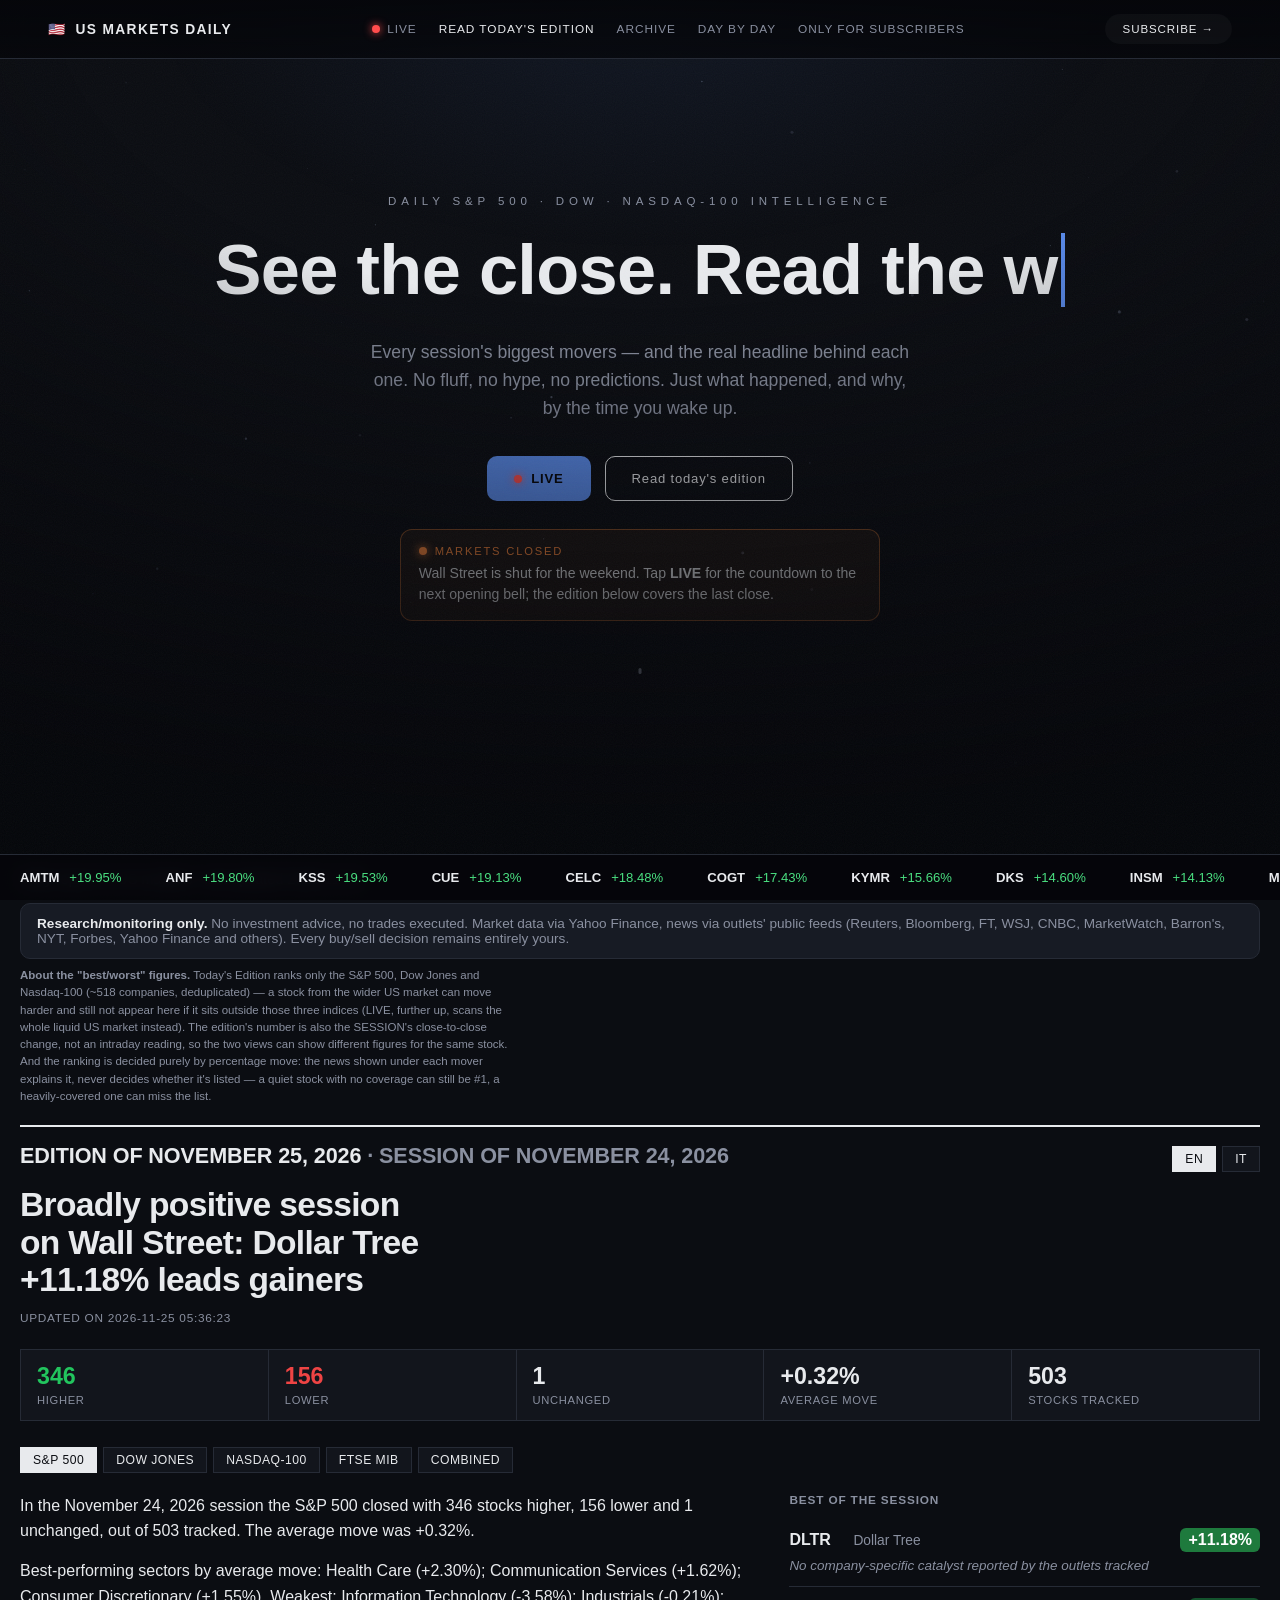
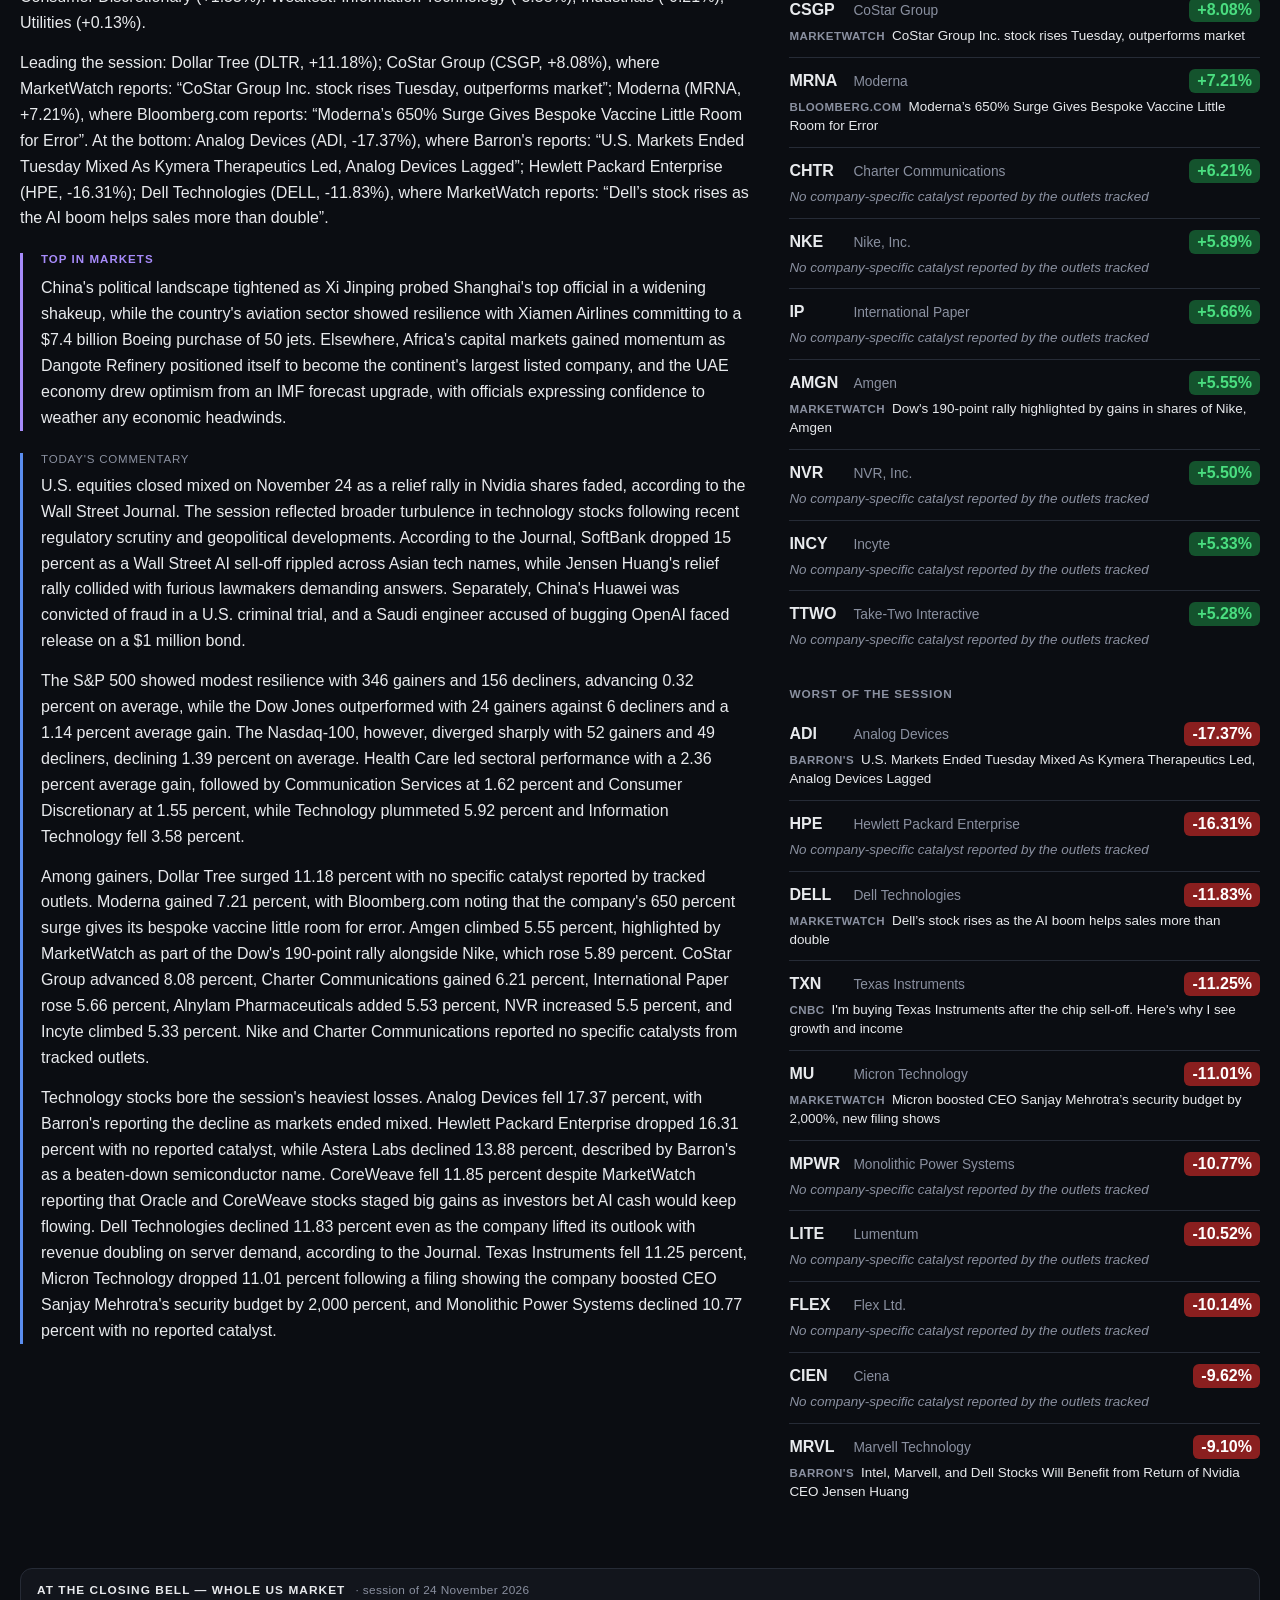
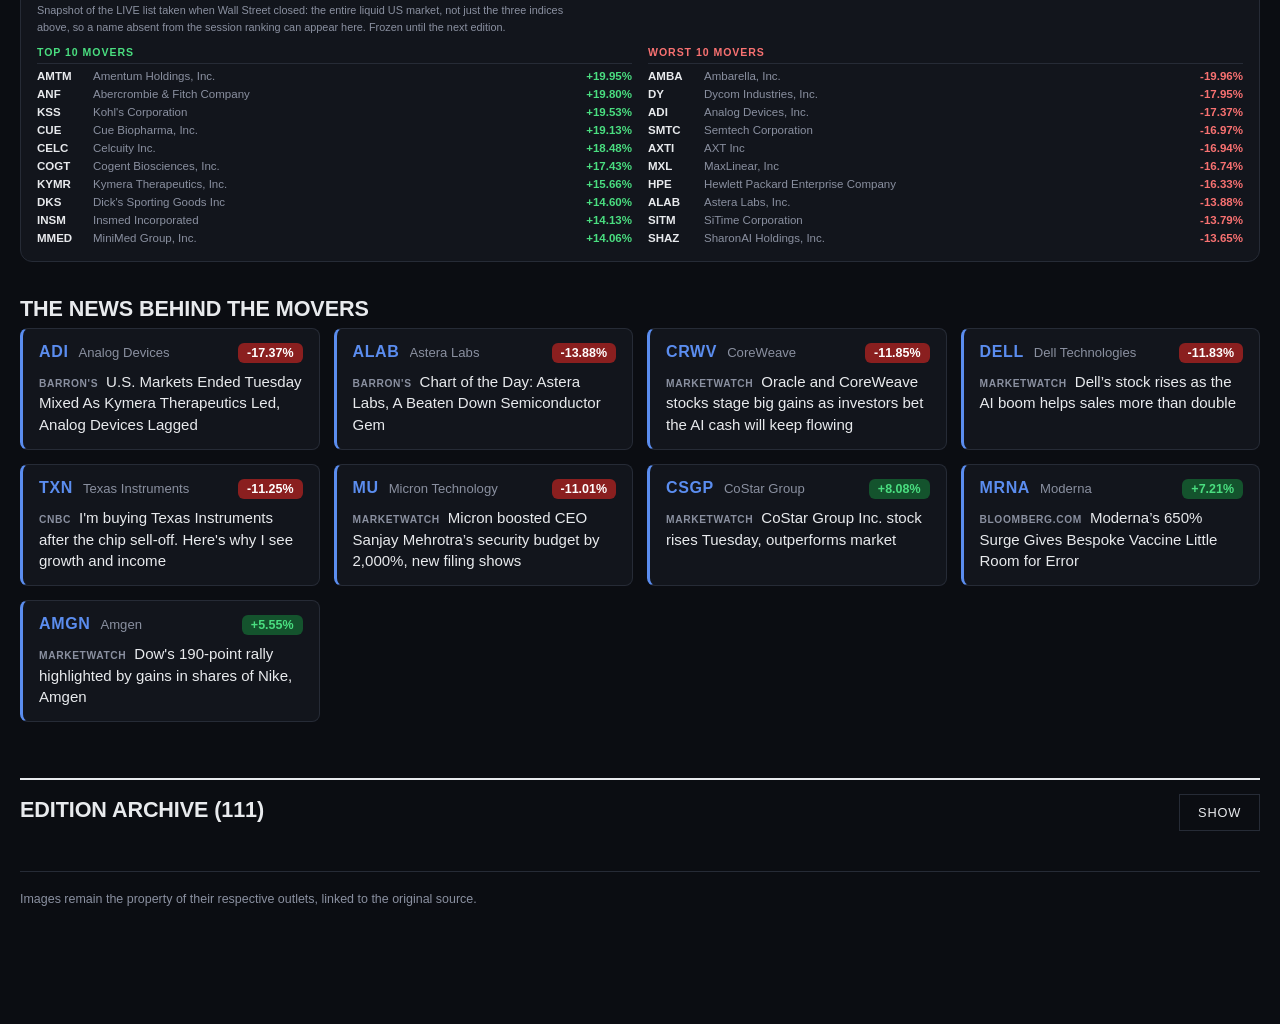
==== index.html @ 92883926 "Scatto del 2026-11-25" ====
<!doctype html>
<html lang="en">
<head>
<meta charset="utf-8">
<title>US Markets Daily</title>
<meta name="description" content="Daily report and news feed on US markets — research/monitoring only, not investment advice.">
<meta name="viewport" content="width=device-width, initial-scale=1">
<!-- Icona US.MD (scheda del browser, schermata Home, app installata). I file
     stanno alla radice del repo pubblico. Questi collegamenti erano stati messi
     il 1/10/2026 direttamente in index.html e nella COPIA pipeline/templates/ del
     repo pubblico: la sincronizzazione del 5/10 li ha cancellati, e dal 6/10 il
     sito era senza icona. Qui, nel modello vero, nessuna sincronizzazione li tocca. -->
<link rel="icon" type="image/png" sizes="32x32" href="icon-32.png">
<link rel="icon" type="image/svg+xml" href="icon.svg">
<link rel="apple-touch-icon" sizes="180x180" href="icon-180.png">
<link rel="manifest" href="manifest.json">
<meta name="theme-color" content="#0A1F44">
<!-- Il sito e' solo scuro: vedi la nota in testa a style.css (2/11/2026). -->
<meta name="color-scheme" content="dark">
<meta name="apple-mobile-web-app-title" content="US.MD">
<style>
  :root {
    --bg: #0b0d12; --panel: #12151c; --panel-2: #171b24; --border: #262b36;
    --text: #e8eaed; --muted: #8a90a0; --accent: #5b8def;
    --green-1:#0d3321; --green-2:#14532d; --green-3:#1e7a3d; --green-4:#22c55e; --green-5:#4ade80;
    --red-1:#3a1414; --red-2:#5c1a1a; --red-3:#8a1f1f; --red-4:#ef4444; --red-5:#f87171;
    --cat-mercati:#2f55e8; --cat-italia:#22c55e; --cat-crypto:#f5c542;
    --cat-tech:#ff8e82; --cat-scienza:#a78bfa;
  }
  /* SEMPRE SCURO (2/11/2026). Fino a qui c'era un tema chiaro che scattava da
     solo sui dispositivi in modalita' chiara (@media prefers-color-scheme: light).
     Era fatto a meta': cambiava i colori del testo ma non gli sfondi fissi della
     barra in alto, della striscia dei titoli e delle schermate a tutto schermo,
     e lasciava i verdi e i rossi pensati per il nero. Misurato su un telefono in
     modalita' chiara: 55 testi sotto la soglia di leggibilita', la barra a 1,06:1.
     Lo vedeva chiunque aprisse il sito con il telefono in chiaro — anche dentro
     LinkedIn, che e' da dove arriva la gente. Il sito e' disegnato scuro (stelle,
     vignetta, grana): resta scuro per tutti. color-scheme dice anche al browser
     di disegnare scuri campi e barre di scorrimento, e alle WebView delle app di
     non "scurire" di loro iniziativa una pagina che e' gia' scura.
     Se un giorno si vuole un tema chiaro, va disegnato intero: ogni sfondo fisso
     qui sotto va trasformato in una variabile, e verdi/rossi e pillole vanno
     ripensati per il bianco. */
  :root { color-scheme: dark; }
  :root[data-theme="dark"] { --bg:#0b0d12; --panel:#12151c; --panel-2:#171b24; --border:#262b36; --text:#e8eaed; --muted:#8a90a0; }

  * { box-sizing: border-box; }
  /* Rete di sicurezza contro l'overflow orizzontale su mobile: una stringa lunga
     senza spazi (es. un elenco di testate separate da "/") altrimenti allarga
     l'intera pagina e comprime tutto il contenuto a sinistra. break-word spezza
     solo quando la parola non entrerebbe, quindi non danneggia il testo normale. */
  body { margin:0; font-family: -apple-system, BlinkMacSystemFont, "Segoe UI", Roboto, Arial, sans-serif;
         background:var(--bg); color:var(--text); overflow-wrap: break-word; }
  .wrap { max-width: 1400px; margin: 0 auto; padding: 24px 20px 60px; }
  h1 { font-size: 1.5rem; margin: 0 0 4px; }
  .subtitle { color: var(--muted); font-size: 0.9rem; margin-bottom: 16px; }
  .disclaimer { background: var(--panel-2); border: 1px solid var(--border); border-radius: 10px; padding: 12px 16px; font-size: 0.85rem; color: var(--muted); margin-bottom: 20px; }
  .disclaimer b { color: var(--text); }
  /* Nota piccola sotto il disclaimer: spiega l'ambito dei migliori/peggiori
     dell'edizione (tre indici, non tutto il mercato) senza pesare quanto il
     disclaimer principale. Vuota finche' JS non la riempie: niente riquadro se
     un giorno restasse senza testo (edizioni legacy, lingua mancante). */
  .edition-scope-note { font-size: 0.72rem; line-height: 1.5; color: var(--muted); margin: -12px 0 20px; max-width: 78ch; }
  .edition-scope-note:empty { display: none; }
  .pct { font-weight:700; padding:3px 8px; border-radius:6px; display:inline-block; min-width:64px; text-align:center; }
  .sym { font-weight: 700; }
  .name { color: var(--muted); font-size: 0.82em; }

  .edition { border-top: 2px solid var(--text); padding-top: 18px; margin-bottom: 56px; }
  /* Riga dell'eyebrow: data a sinistra, pulsante lingua a destra, appena sotto il
     border-top di .edition — e' la "riga bianca" sotto cui va il selettore EN/IT. */
  .eyebrow-row { display: flex; align-items: baseline; justify-content: space-between; gap: 16px; flex-wrap: wrap; margin-bottom: 14px; }
  .eyebrow { font-size: 1.35rem; font-weight: 800; text-transform: uppercase; line-height: 1;
             letter-spacing: -0.005em; font-stretch: condensed; margin-bottom: 0; }
  .eyebrow .dim { color: var(--muted); font-weight: 700; }
  .lang-toggle, .index-tabs { display: flex; gap: 6px; flex-wrap: wrap; }
  .lang-chip, .index-chip { border: 1px solid var(--border); background: var(--panel); padding: 5px 12px; font-size: 0.76rem;
              text-transform: uppercase; letter-spacing: 0.04em; cursor: pointer; color: var(--text); user-select: none; }
  .lang-chip.active, .index-chip.active { background: var(--text); color: var(--bg); border-color: var(--text); }
  .index-tabs { margin: 4px 0 20px; }
  .index-badge { font-size: 0.68rem; font-weight: 700; letter-spacing: 0.04em; color: var(--muted);
                 border: 1px solid var(--border); border-radius: 4px; padding: 1px 5px; }
  .edition-headline { font-size: 2.1rem; font-weight: 700; line-height: 1.12; letter-spacing: -0.02em; margin: 0 0 12px; max-width: 22ch; }
  .edition-meta { font-size: 0.74rem; text-transform: uppercase; letter-spacing: 0.06em; color: var(--muted); margin-bottom: 24px; }
  .edition-body { display: grid; grid-template-columns: minmax(0, 1.55fr) minmax(0, 1fr); gap: 40px; align-items: start; }
  /* minmax(0, 1fr) e non "1fr": una colonna 1fr nuda ha minimo implicito auto e non
     puo' restringersi sotto la larghezza minima del contenuto (la riga mover usa
     white-space: nowrap), quindi su schermi stretti sfonderebbe il contenitore. */
  @media (max-width: 900px) { .edition-body { grid-template-columns: minmax(0, 1fr); gap: 28px; } .edition-headline { font-size: 1.6rem; max-width: none; } }
  .edition-text p { margin: 0 0 14px; font-size: 1rem; line-height: 1.62; }
  .edition-text p:last-child { margin-bottom: 0; }
  .commentary { border-left: 3px solid var(--accent); padding-left: 18px; margin-top: 22px; }
  .commentary-label { font-size: 0.72rem; text-transform: uppercase; letter-spacing: 0.07em; color: var(--muted); margin-bottom: 8px; }

  /* Riga laterale "Top Mercati": viola nei giorni di borsa, arancione nel weekend. */
  .markets-brief { border-left: 3px solid var(--cat-scienza); padding-left: 18px; margin-top: 22px; }
  .markets-brief.weekend { border-left-color: #ff8a3d; }
  .mb-label { font-size: 0.72rem; text-transform: uppercase; letter-spacing: 0.09em; color: var(--cat-scienza); margin-bottom: 10px; font-weight: 600; }
  .markets-brief.weekend .mb-label { color: #ff8a3d; }
  .mb-prose p { margin: 0 0 12px; }
  .mb-prose p:last-child { margin-bottom: 0; }
  .mb-list { list-style: none; margin: 0; padding: 0; display: flex; flex-direction: column; gap: 12px; }
  .mb-list a { color: var(--text); text-decoration: none; display: block; line-height: 1.4; font-size: 0.94rem; }
  .mb-list a:hover { color: var(--cat-scienza); }
  .markets-brief.weekend .mb-list a:hover { color: #ff8a3d; }
  .mb-src { display: block; font-size: 0.66rem; text-transform: uppercase; letter-spacing: 0.06em; color: var(--muted); margin-bottom: 2px; font-weight: 700; }

  .stat-strip { display: grid; grid-template-columns: repeat(auto-fit, minmax(110px, 1fr)); gap: 1px; background: var(--border); border: 1px solid var(--border); margin-bottom: 26px; }
  .stat { background: var(--panel); padding: 14px 16px; }
  .stat .v { font-size: 1.45rem; font-weight: 700; line-height: 1.1; }
  .stat .k { font-size: 0.7rem; text-transform: uppercase; letter-spacing: 0.06em; color: var(--muted); margin-top: 4px; }

  .movers-col h4 { font-size: 0.74rem; text-transform: uppercase; letter-spacing: 0.07em; color: var(--muted); margin: 0 0 10px; }
  .mover { padding: 11px 0; border-bottom: 1px solid var(--border); }
  .mover:last-child { border-bottom: none; }
  .mover-head { display: flex; gap: 10px; align-items: baseline; }
  .mover .sym { min-width: 54px; }
  .mover .mname { flex: 1; font-size: 0.86rem; color: var(--muted); min-width: 0; overflow: hidden; text-overflow: ellipsis; white-space: nowrap; }
  /* La notizia che spiega il movimento: e' il pezzo che rende leggibile l'elenco,
     quindi ha lo stesso peso visivo del nome, non quello di una didascalia. */
  .mover-reason { display: block; margin-top: 5px; font-size: 0.84rem; line-height: 1.4;
                  color: var(--text); text-decoration: none; }
  a.mover-reason:hover { text-decoration: underline; }
  .mover-reason.none { color: var(--muted); font-style: italic; }
  .mr-source { font-weight: 700; text-transform: uppercase; font-size: 0.72rem;
               letter-spacing: 0.04em; color: var(--muted); margin-right: 7px; }
  .movers-split { display: grid; grid-template-columns: minmax(0, 1fr); gap: 26px; }

  /* ====== Edizione del fine settimana (nessuna seduta nuova) ======
     Vedi weekend_edition.py. Queste regole disegnano cio' che PRENDE IL POSTO
     della striscia statistiche e delle due colonne di mover: l'avviso che non
     c'e' una seduta, il pannello dei mercati rimasti aperti e la lista degli
     appuntamenti. Nessuna di esse tocca le classi della vista di seduta, cosi'
     l'edizione da martedi' a sabato resta esattamente com'era. */
  .no-session-note { background: var(--panel-2); border-left: 3px solid var(--accent);
                     padding: 12px 16px; font-size: 0.88rem; line-height: 1.5;
                     color: var(--muted); margin-bottom: 26px; }

  .signal-panel { border: 1px solid var(--border); background: var(--panel); margin-bottom: 30px; }
  .signal-head { padding: 14px 16px; border-bottom: 1px solid var(--border); }
  .signal-head h4 { margin: 0; font-size: 0.78rem; text-transform: uppercase;
                    letter-spacing: 0.07em; color: var(--text); }
  .signal-note { font-size: 0.76rem; line-height: 1.45; color: var(--muted); margin-top: 5px; }
  /* Stessa griglia a filo della stat-strip: il fondo --border che traspare dai
     gap da' le righe di separazione senza disegnare bordi su ogni cella. */
  .signal-grid { display: grid; grid-template-columns: repeat(auto-fit, minmax(190px, 1fr));
                 gap: 1px; background: var(--border); }
  .signal-group { background: var(--panel); padding: 14px 16px; }
  .sg-label { font-size: 0.68rem; text-transform: uppercase; letter-spacing: 0.06em;
              color: var(--muted); margin-bottom: 10px; }
  .signal-row { display: flex; align-items: baseline; justify-content: space-between;
                gap: 10px; padding: 5px 0; }
  .sig-name { font-size: 0.88rem; min-width: 0; overflow: hidden; text-overflow: ellipsis; white-space: nowrap; }
  .signal-row .pct { font-size: 0.82rem; min-width: 68px; }

  /* Le due colonne "cosa guardare" / "nominate nel weekend" impilate nella
     stessa colonna laterale della griglia — non affiancate, per non ridurre a
     meta' larghezza proprio i due elenchi che citano titoli piu' lunghi. */
  .weekend-side { display: flex; flex-direction: column; gap: 34px; min-width: 0; }

  .watch-col h4 { font-size: 0.74rem; text-transform: uppercase; letter-spacing: 0.07em;
                  color: var(--muted); margin: 0 0 10px; }
  .watch-item { display: block; padding: 11px 0; border-bottom: 1px solid var(--border);
                font-size: 0.88rem; line-height: 1.42; color: var(--text); text-decoration: none; }
  .watch-item:hover { text-decoration: underline; }
  .watch-item .mr-source { display: block; margin-bottom: 3px; }
  .watch-note { font-size: 0.76rem; line-height: 1.45; color: var(--muted);
                font-style: italic; margin-top: 12px; }

  /* "Nominate nella copertura del weekend": stesso impianto della colonna
     mover di seduta (sym/mname/pct) con il punteggio al posto della
     percentuale — e' un'intensita' lessicale, non un prezzo, quindi il
     colore usa scoreColor() e non pctColor()/signalColor() (vedi app.js). */
  .niche-item { display: block; padding: 11px 0; border-bottom: 1px solid var(--border);
                text-decoration: none; color: var(--text); }
  .niche-item:last-child { border-bottom: none; }
  .niche-head { display: flex; gap: 10px; align-items: baseline; }
  .niche-head .mname { flex: 1; font-size: 0.86rem; color: var(--muted); min-width: 0;
                        overflow: hidden; text-overflow: ellipsis; white-space: nowrap; }
  .score-badge { font-weight: 700; padding: 3px 8px; border-radius: 6px; font-size: 0.78rem; }
  .niche-item .mover-reason { color: var(--text); }
  .niche-item:hover .mover-reason { text-decoration: underline; }

  /* Intestazione di tema dentro il digest: piu' leggera di .section-head, che qui
     spezzerebbe la pagina in cinque blocchi tutti dello stesso peso del titolo. */
  .digest-theme { font-size: 0.95rem; font-weight: 800; text-transform: uppercase;
                  font-stretch: condensed; letter-spacing: 0.02em; margin: 26px 0 14px;
                  display: flex; align-items: baseline; gap: 8px; }
  .digest-theme:first-of-type { margin-top: 0; }
  .digest-theme .dim { color: var(--muted); font-weight: 600; font-size: 0.8rem; }

  .section-head { display: flex; align-items: baseline; justify-content: space-between; gap: 16px; flex-wrap: wrap;
                  border-top: 2px solid var(--text); padding-top: 14px; margin: 0 0 18px; }
  .section-head h3 { font-size: 1.35rem; font-weight: 800; text-transform: uppercase; font-stretch: condensed; margin: 0; letter-spacing: -0.005em; }
  .cat-filters { display: flex; gap: 6px; flex-wrap: wrap; }
  .cat-chip { border: 1px solid var(--border); background: var(--panel); padding: 5px 12px; font-size: 0.76rem;
              text-transform: uppercase; letter-spacing: 0.04em; cursor: pointer; color: var(--text); user-select: none; }
  .cat-chip.active { background: var(--text); color: var(--bg); border-color: var(--text); }

  /* "Le notizie dietro i mover": catalizzatori dei top gainer/loser, in cima a Tutte. */
  .mover-news { margin-bottom: 34px; }
  .mover-news .section-head { border-top: none; padding-top: 0; margin-bottom: 6px; }
  .mn-note { color: var(--muted); font-size: 0.86rem; line-height: 1.5; margin-bottom: 16px; max-width: 70ch; }
  .mn-grid { display: grid; grid-template-columns: repeat(auto-fill, minmax(290px, 1fr)); gap: 14px; }
  .mn-card { display: block; text-decoration: none; color: var(--text); background: var(--panel); border: 1px solid var(--border);
    border-left: 3px solid var(--accent); border-radius: var(--radius-sm, 8px); padding: 14px 16px;
    transition: border-color .18s ease, transform .18s ease, background .18s ease; }
  .mn-card:hover { transform: translateY(-2px); border-color: var(--border-strong); background: var(--panel-2, rgba(255,255,255,.03)); }
  .mn-head { display: flex; align-items: baseline; gap: 10px; margin-bottom: 8px; }
  .mn-sym { font-family: var(--mono); font-weight: 700; letter-spacing: .04em; color: var(--accent); }
  .mn-name { flex: 1; min-width: 0; font-size: .82rem; color: var(--muted); overflow: hidden; text-overflow: ellipsis; white-space: nowrap; }
  .mn-pct { font-family: var(--mono); font-weight: 700; font-size: .78rem; padding: 3px 9px; border-radius: 6px; }
  .mn-title { font-size: .94rem; line-height: 1.42; }
  .mn-src { font-family: var(--mono); font-weight: 700; text-transform: uppercase; font-size: .64rem; letter-spacing: .06em; color: var(--muted); margin-right: 8px; }

  .feed-grid { display: grid; grid-template-columns: repeat(auto-fill, minmax(290px, 1fr)); gap: 24px; }
  .feed-card { background: var(--panel); border: 1px solid var(--border); display: flex; flex-direction: column;
               text-decoration: none; color: var(--text); overflow: hidden; transition: border-color .15s ease; }
  .feed-card:hover { border-color: var(--text); }
  .feed-thumb { width: 100%; aspect-ratio: 16 / 10; overflow: hidden; background: var(--panel-2); position: relative; }
  .feed-thumb img { width: 100%; height: 100%; object-fit: cover; display: block; transition: transform .35s ease; }
  .feed-card:hover .feed-thumb img { transform: scale(1.04); }
  .feed-thumb.no-img { display: none; }
  .feed-card-body { padding: 20px; display: flex; flex-direction: column; gap: 9px; flex: 1; }
  .feed-source { font-size: 1.05rem; font-weight: 800; text-transform: uppercase; font-stretch: condensed;
                 line-height: 1.05; display: flex; align-items: center; gap: 8px; }
  .cat-dot { width: 9px; height: 9px; flex: 0 0 auto; }
  .feed-title { font-size: 1.02rem; font-weight: 600; line-height: 1.32; }
  .feed-summary { font-size: 0.86rem; line-height: 1.5; color: var(--muted); }
  .feed-date { font-size: 0.7rem; text-transform: uppercase; letter-spacing: 0.05em; color: var(--muted); margin-top: auto; padding-top: 6px; }

  .archive-toggle { background: transparent; border: 1px solid var(--border); color: var(--text); padding: 10px 18px;
                    font-size: 0.8rem; text-transform: uppercase; letter-spacing: 0.06em; cursor: pointer; }
  .archive-toggle:hover { border-color: var(--accent); }
  .archive-item { border-top: 1px solid var(--border); padding: 16px 0; }
  .archive-item .a-date { font-size: 0.72rem; text-transform: uppercase; letter-spacing: 0.06em; color: var(--muted); }
  .archive-item .a-title { font-size: 1.05rem; font-weight: 600; margin-top: 4px; }
  .no-edition { background: var(--panel-2); border: 1px solid var(--border); padding: 16px; font-size: 0.9rem; color: var(--muted); }
  footer { margin-top: 40px; padding-top: 20px; border-top: 1px solid var(--border); font-size: 0.78rem; color: var(--muted); }
  footer a { color: var(--muted); }

  /* ====== Mobile ======
     La maggior parte dei lettori arriva da un link su LinkedIn, quindi da telefono:
     qui si stringono i margini, si riducono i titoli e la striscia statistiche passa
     a 2 colonne (con l'ultima cella a piena larghezza, cosi' non resta un buco). */
  @media (max-width: 600px) {
    .wrap { padding: 16px 14px 44px; }
    h1 { font-size: 1.3rem; }
    .edition-headline { font-size: 1.45rem; letter-spacing: -0.01em; }
    .eyebrow { font-size: 1.05rem; }
    .section-head h3 { font-size: 1.1rem; }
    .stat-strip { grid-template-columns: repeat(2, minmax(0, 1fr)); }
    .stat { padding: 12px 12px; }
    .stat .v { font-size: 1.2rem; }
    .stat:last-child { grid-column: 1 / -1; }
    .feed-grid { grid-template-columns: 1fr; gap: 18px; }
    .feed-card-body { padding: 16px; }
    .edition { margin-bottom: 40px; }
    .mover .sym { min-width: 46px; }
    /* Su mobile il nome societa' va a capo invece di essere troncato con "...":
       su una pagina che si scorre lo spazio verticale non costa, e un nome tagliato
       a meta' ("Alexandria Real Estate Equit...") e' meno utile di due righe. */
    .mover-head { align-items: flex-start; flex-wrap: wrap; }
    .mover .mname { font-size: 0.8rem; white-space: normal; overflow: visible; text-overflow: clip; line-height: 1.3; }
    .mover-reason { font-size: 0.82rem; }
    /* Sotto i 600px il pulsante lingua andrebbe a scontrarsi con "Edition of ...":
       si passa a colonna (data sopra, lingua sotto), cosi' nessuno dei due si tronca. */
    .eyebrow-row { flex-direction: column; align-items: flex-start; gap: 8px; }
    .lang-chip, .index-chip { padding: 4px 10px; font-size: 0.72rem; }
    .index-badge { font-size: 0.64rem; }
    /* Fine settimana: due colonne di strumenti restano leggibili anche stretti
       (nome corto + percentuale), mentre una sola sprecherebbe mezza riga. */
    .signal-grid { grid-template-columns: repeat(2, minmax(0, 1fr)); }
    .signal-group { padding: 12px; }
    .signal-row .pct { min-width: 58px; font-size: 0.76rem; }
    .sig-name { font-size: 0.82rem; }
    .digest-theme { font-size: 0.88rem; margin: 22px 0 12px; }
  }

  /* ============ hero + viste LIVE/edition + weekend + subscribe ============ */
  body { padding-bottom: calc(46px + 12px); }
  #stars { position: fixed; inset: 0; z-index: 0; display: block; pointer-events: none; opacity: .55; }
  .vignette { position: fixed; inset: 0; z-index: 1; pointer-events: none;
    background: radial-gradient(120% 90% at 50% 0%, transparent 0%, transparent 38%, rgba(5,6,10,.5) 68%, rgba(5,6,10,.92) 100%), radial-gradient(55% 40% at 50% 0%, rgba(91,141,239,.08), transparent 70%); }
  .grain { position: fixed; inset: 0; z-index: 2; pointer-events: none; opacity: .04;
    background-image: url("data:image/svg+xml,%3Csvg xmlns='http://www.w3.org/2000/svg' width='120' height='120'%3E%3Cfilter id='n'%3E%3CfeTurbulence type='fractalNoise' baseFrequency='0.9' numOctaves='2'/%3E%3C/filter%3E%3Crect width='100%25' height='100%25' filter='url(%23n)'/%3E%3C/svg%3E"); }
  .wrap { position: relative; z-index: 3; }

  /* Viste: si mostra un solo pannello per volta (default = edition). */
  /* ====== viste ======
     Tre valori di body[data-view]: live, edition, daybyday. Le prime due si
     escludono a vicenda; la terza spegne entrambe. ATTENZIONE: non basta
     aggiungere un valore nuovo — servono le sue regole, altrimenti nessuna delle
     due righe qui sotto scatta e la pagina mostra tutti i pannelli insieme. */
  body[data-view="edition"] .only-live { display: none; }
  body[data-view="live"] .only-edition { display: none; }
  /* Modalita' cattura (?shot): l'immagine deve mostrare la GIORNATA, non l'eroe
     che e' identico ogni giorno. Il nastro dei prezzi sparisce perche' e' fisso
     in basso e coprirebbe una riga di contenuto in ogni scattato. */
  body.shot-mode #hero,
  body.shot-mode .ticker-bar { display: none !important; }
  body.shot-mode .wrap { padding-top: 76px; }   /* misurato sullo scatto: 96 lasciava una fascia vuota */

  .only-daybyday { display: none; }
  body[data-view="daybyday"] .only-daybyday { display: block; }
  body[data-view="daybyday"] .only-live,
  body[data-view="daybyday"] .only-edition { display: none; }

  /* ====== Day by day: serie in corso + diario visivo ====== */
  .dbd-head { border-top: 2px solid var(--text); padding-top: 18px; margin-bottom: 22px; }
  .dbd-title { font-size: 1.35rem; font-weight: 800; text-transform: uppercase; line-height: 1; letter-spacing: -.005em; }
  .dbd-sub { color: var(--muted); font-size: .82rem; margin-top: 8px; max-width: 86ch; line-height: 1.55; }
  .dbd-section-head { font-family: var(--mono); font-size: .72rem; letter-spacing: .12em; text-transform: uppercase;
    color: var(--muted); margin: 40px 0 14px; padding-bottom: 8px; border-bottom: 1px solid var(--border); }

  /* I due contatori grandi: quante societa' salgono da almeno un giorno e quante
     scendono. E' la risposta alla domanda diretta, prima di ogni classifica. */
  .st-counters { display: grid; grid-template-columns: repeat(auto-fit, minmax(150px, 1fr)); gap: 1px;
    background: var(--border); border: 1px solid var(--border); margin-bottom: 26px; }
  .st-count { background: var(--panel); padding: 16px 18px; }
  .st-count .v { font-size: 1.9rem; font-weight: 700; line-height: 1.05; font-variant-numeric: tabular-nums; }
  .st-count.up .v { color: var(--green-5); }
  .st-count.down .v { color: var(--red-5); }
  .st-count .k { font-size: .7rem; text-transform: uppercase; letter-spacing: .06em; color: var(--muted); margin-top: 5px; }

  /* Distribuzione per lunghezza della serie: una barra per "1 giorno", "2
     giorni"... La barra e' proporzionale al gruppo piu' numeroso della PROPRIA
     colonna, non del totale: le due colonne rispondono a domande separate. */
  .st-dist { display: flex; flex-direction: column; gap: 6px; margin-bottom: 4px; }
  .st-row { display: grid; grid-template-columns: 68px minmax(0, 1fr) 46px; align-items: center; gap: 10px; }
  .st-lab { font-family: var(--mono); font-size: .7rem; color: var(--muted); text-align: right; }
  .st-bar { height: 14px; border-radius: 3px; min-width: 2px; }
  .st-bar.up { background: linear-gradient(90deg, var(--green-2), var(--green-4)); }
  .st-bar.down { background: linear-gradient(90deg, var(--red-2), var(--red-4)); }
  .st-n { font-family: var(--mono); font-size: .74rem; font-weight: 700; font-variant-numeric: tabular-nums; }

  .st-cols { display: grid; grid-template-columns: minmax(0, 1fr) minmax(0, 1fr); gap: 34px; }
  @media (max-width: 780px) { .st-cols { grid-template-columns: minmax(0, 1fr); gap: 26px; } }
  .st-col h4 { font-family: var(--mono); font-size: .7rem; letter-spacing: .09em; text-transform: uppercase; margin: 0 0 12px; }
  .st-col.up h4 { color: var(--green-5); }
  .st-col.down h4 { color: var(--red-5); }
  .st-item { display: grid; grid-template-columns: 52px 56px minmax(0, 1fr) auto; align-items: baseline;
    gap: 10px; padding: 7px 0; border-bottom: 1px solid var(--border); font-size: .8rem; }
  .st-item:last-child { border-bottom: none; }
  .st-days { font-family: var(--mono); font-weight: 700; font-variant-numeric: tabular-nums; }
  .st-item.up .st-days { color: var(--green-5); }
  .st-item.down .st-days { color: var(--red-5); }
  .st-sym { font-family: var(--mono); font-weight: 700; }
  /* Il nome si accorcia con i puntini, il badge NO: se stessero nello stesso
     contenitore con ellipsis, su schermi stretti il badge sparirebbe insieme
     alla coda del nome — cioe' si perderebbe l'unica indicazione che quella riga
     e' di Milano e non di Wall Street. */
  .st-name { color: var(--muted); min-width: 0; display: flex; align-items: baseline; gap: 0; }
  .st-nm { min-width: 0; overflow: hidden; text-overflow: ellipsis; white-space: nowrap; }
  .st-cum { font-family: var(--mono); font-weight: 700; font-variant-numeric: tabular-nums; }
  .st-item.up .st-cum { color: var(--green-5); }
  .st-item.down .st-cum { color: var(--red-5); }
  /* Marca le righe di Milano: universe.json tiene insieme i tre indici USA e il
     FTSE MIB, e una classifica che li mescola senza dirlo si legge male. */
  .st-mib { font-size: .6rem; font-weight: 700; letter-spacing: .04em; color: var(--muted);
    border: 1px solid var(--border); border-radius: 3px; padding: 0 4px; margin-left: 6px; }

  /* Diario: una scheda per giornata. Griglia che si adatta, cosi' con o senza
     screenshot le schede restano allineate. */
  .dbd-grid { display: grid; grid-template-columns: repeat(auto-fill, minmax(260px, 1fr)); gap: 16px; }
  .dbd-card { border: 1px solid var(--border); background: var(--panel); border-radius: 12px; overflow: hidden;
    display: flex; flex-direction: column; }
  .dbd-shot { display: block; width: 100%; aspect-ratio: 16 / 10; object-fit: cover; object-position: top center;
    background: var(--panel-2); border-bottom: 1px solid var(--border); }
  /* Giornate senza screenshot: si dice, non si finge. Vedi renderDayByDay(). */
  .dbd-noshot { aspect-ratio: 16 / 10; background: var(--panel-2); border-bottom: 1px solid var(--border);
    display: flex; align-items: center; justify-content: center; text-align: center; padding: 14px;
    font-family: var(--mono); font-size: .64rem; line-height: 1.6; letter-spacing: .05em;
    text-transform: uppercase; color: var(--muted); }
  .dbd-body { padding: 13px 15px 15px; display: flex; flex-direction: column; gap: 7px; }
  .dbd-date { font-family: var(--mono); font-size: .74rem; font-weight: 700; letter-spacing: .04em; }
  .dbd-session { font-family: var(--mono); font-size: .64rem; color: var(--muted); letter-spacing: .04em; }
  .dbd-nums { display: flex; gap: 12px; font-family: var(--mono); font-size: .72rem; font-variant-numeric: tabular-nums; }
  .dbd-nums .u { color: var(--green-5); } .dbd-nums .d { color: var(--red-5); }
  .dbd-nums .a { color: var(--muted); }
  .dbd-kind { font-size: .6rem; text-transform: uppercase; letter-spacing: .06em; color: #ff8a3d;
    border: 1px solid rgba(255,138,61,.45); border-radius: 3px; padding: 1px 5px; align-self: flex-start; }
  .dbd-empty { color: var(--muted); font-size: .84rem; line-height: 1.6; max-width: 78ch; }

  /* La miniatura e' un BOTTONE, non un'immagine cliccabile: cosi' ci arriva il
     tabulatore, Invio la apre e i lettori di schermo la annunciano per quello che
     fa. Un <img> con un onclick non da' niente di tutto questo. */
  .dbd-shotbtn { display: block; width: 100%; padding: 0; border: 0; background: none;
    cursor: zoom-in; position: relative; }
  .dbd-shotbtn:focus-visible { outline: 2px solid var(--accent); outline-offset: -2px; }
  .dbd-shotbtn::after { content: "\2197"; position: absolute; right: 8px; bottom: 8px;
    font-size: .7rem; line-height: 1; padding: 4px 6px; border-radius: 4px;
    background: rgba(4,5,9,.72); color: var(--text); border: 1px solid var(--border);
    opacity: 0; transition: opacity .18s ease; }
  .dbd-shotbtn:hover::after, .dbd-shotbtn:focus-visible::after { opacity: 1; }

  /* ====== Scatto a schermo intero ====== */
  /* Blocca lo scorrimento della pagina sotto: senza, la rotella scorre
     l'edizione dietro il visore invece dell'immagine dentro. */
  body.sf-open { overflow: hidden; }
  .shot-full { position: fixed; inset: 0; z-index: 140; display: flex; flex-direction: column;
    background: rgba(4,5,9,.97); backdrop-filter: blur(4px);
    opacity: 0; pointer-events: none; transition: opacity .25s ease; }
  .shot-full.open { opacity: 1; pointer-events: auto; }
  .sf-bar { flex: 0 0 auto; display: flex; align-items: center; justify-content: space-between;
    gap: 16px; padding: 12px 16px; border-bottom: 1px solid var(--border); background: var(--panel); }
  .sf-title { font-family: var(--mono); font-size: .8rem; letter-spacing: .06em;
    text-transform: uppercase; font-weight: 700; min-width: 0; overflow: hidden;
    text-overflow: ellipsis; white-space: nowrap; }
  .sf-actions { display: flex; gap: 8px; flex: 0 0 auto; }
  .sf-btn { display: inline-flex; align-items: center; justify-content: center;
    width: 34px; height: 34px; border: 1px solid var(--border); background: var(--panel-2);
    color: var(--text); border-radius: 8px; font-size: 1rem; line-height: 1; cursor: pointer;
    text-decoration: none; }
  .sf-btn:hover { border-color: var(--text); }
  .sf-btn:disabled { opacity: .35; cursor: default; }
  .sf-btn.sf-x { font-size: 1.35rem; }
  /* Il palco SCORRE: lo scatto e' alto (1280x1500), quindi su uno schermo
     normale non ci sta in altezza. Meglio poterlo leggere scorrendo che vederlo
     rimpicciolito fino a essere illeggibile — e' l'unico motivo per cui esiste
     questa schermata. */
  .sf-stage { flex: 1 1 auto; overflow: auto; display: flex; justify-content: center;
    align-items: flex-start; padding: 18px; -webkit-overflow-scrolling: touch; }
  .sf-stage img { max-width: 100%; height: auto; border: 1px solid var(--border);
    border-radius: 8px; background: var(--panel); cursor: zoom-in; }
  /* GRANDEZZA NATURALE. "Sta tutta nello schermo" non basta: lo scatto e' una
     pagina larga 1280px, e su un telefono da 375 ridotta a misura non si legge —
     cioe' non serve a niente. Un tocco sull'immagine passa alla grandezza vera e
     il palco scorre nelle due direzioni; un altro tocco torna a misura schermo.
     Su desktop e' la stessa cosa con il clic. Il centraggio va tolto quando si
     ingrandisce, altrimenti non si riesce a scorrere verso sinistra. */
  .sf-stage.zoom { justify-content: flex-start; }
  .sf-stage.zoom img { max-width: none; width: auto; cursor: zoom-out; }
  .sf-hint { flex: 0 0 auto; padding: 8px 16px 12px; text-align: center;
    font-family: var(--mono); font-size: .64rem; letter-spacing: .06em;
    text-transform: uppercase; color: var(--muted); }
  @media (max-width: 640px) {
    .sf-stage { padding: 10px; }
    .sf-title { font-size: .7rem; }
    /* Le frecce restano: su telefono sono il modo piu' comodo di sfogliare. */
  }

  /* Barra a tutta larghezza (edge-to-edge): niente max-width, cosi' sfondo e
     bordo attraversano l'intera pagina in orizzontale. */
  .site-nav { position: sticky; top: 0; z-index: 40; display: flex; align-items: center; justify-content: space-between; gap: 20px;
    padding: 14px clamp(16px, 4vw, 48px); margin: 0 0 8px; width: 100%; background: linear-gradient(to bottom, rgba(5,6,10,.92), rgba(5,6,10,.72));
    backdrop-filter: blur(14px); -webkit-backdrop-filter: blur(14px); border-bottom: 1px solid var(--border); }
  .site-nav .brand { display: flex; align-items: center; gap: 9px; font-family: var(--mono); font-size: .86rem; font-weight: 600; letter-spacing: .1em; text-transform: uppercase; }
  .nav-links { display: flex; gap: 22px; align-items: center; }
  .nav-link { font-family: var(--mono); font-size: .74rem; letter-spacing: .08em; text-transform: uppercase; color: var(--muted); text-decoration: none; cursor: pointer; background: none; border: 0; padding: 0; }
  .nav-link:hover, .nav-link.active { color: var(--text); }
  .nav-link.live-link { display: inline-flex; align-items: center; gap: 7px; }
  .live-dot { width: 8px; height: 8px; border-radius: 50%; background: #ff4d4d; box-shadow: 0 0 8px #ff4d4d; animation: v2pulse 1.6s ease-in-out infinite; display: inline-block; }
  .cta { font-family: var(--mono); font-size: .72rem; letter-spacing: .08em; text-transform: uppercase; border: 1px solid var(--border-strong); border-radius: 999px; padding: 9px 18px; color: var(--text); background: rgba(255,255,255,.03); cursor: pointer; transition: .2s; white-space: nowrap; }
  .cta:hover { background: var(--accent); color: #05060a; border-color: var(--accent); }
  /* Sotto i 780px la nav veniva NASCOSTA del tutto. Ma LIVE e l'edizione hanno un
     pulsante nell'hero, mentre "Archive" e "Only for subscribers" NON ce l'hanno:
     su iPhone erano semplicemente irraggiungibili. Ora la barra va a capo e le voci
     restano tutte toccabili su una seconda riga, invece di sparire. */
  @media (max-width: 780px) {
    .site-nav { flex-wrap: wrap; row-gap: 9px; padding-top: 10px; padding-bottom: 10px; }
    .nav-links { order: 3; width: 100%; flex-wrap: wrap; gap: 8px 16px; justify-content: flex-start; }
    .nav-link { font-size: .68rem; letter-spacing: .05em; }
  }

  .hero { min-height: calc(100vh - 120px); display: flex; flex-direction: column; align-items: center; justify-content: center; text-align: center; padding: 20px 16px 40px; max-width: 1100px; margin: 0 auto; }
  .hero-eyebrow { font-family: var(--mono); font-size: .72rem; letter-spacing: .42em; text-transform: uppercase; color: var(--muted); margin-bottom: 26px; opacity: 0; animation: v2fade 1s ease .2s forwards; }
  .hero-title { font-family: var(--mono); font-weight: 700; margin: 0; font-size: clamp(2rem, 6vw, 4.4rem); line-height: 1.05; letter-spacing: -.01em; min-height: 1.15em; }
  .hero-title .type-cursor { display: inline-block; width: .06em; background: var(--accent); margin-left: .05em; animation: v2blink 1s step-end infinite; }
  .hero-sub { max-width: 56ch; margin: 24px auto 0; color: var(--muted); font-size: clamp(.95rem,1.6vw,1.1rem); line-height: 1.6; opacity: 0; animation: v2fade 1s ease 2.2s forwards; }
  .hero-actions { margin-top: 34px; display: flex; gap: 14px; flex-wrap: wrap; justify-content: center; opacity: 0; animation: v2fade 1s ease 2.5s forwards; }
  .btn { font-family: var(--mono); font-size: .82rem; letter-spacing: .06em; padding: 14px 26px; border-radius: 10px; cursor: pointer; border: 1px solid transparent; transition: .2s; display: inline-flex; align-items: center; gap: 9px; }
  .btn.primary { background: var(--accent); color: #05060a; font-weight: 600; }
  .btn.primary:hover { transform: translateY(-2px); box-shadow: 0 10px 30px var(--accent-glow); }
  .btn.ghost { background: transparent; border-color: var(--border-strong); color: var(--text); }
  .btn.ghost:hover { border-color: var(--accent); }
  .hero-scroll { margin-top: 40px; opacity: 0; animation: v2fade 1s ease 3s forwards; }
  .scroll-dot { display: inline-block; width: 22px; height: 34px; border: 1px solid var(--border-strong); border-radius: 12px; position: relative; }
  .scroll-dot::after { content: ""; position: absolute; left: 50%; top: 7px; width: 3px; height: 6px; border-radius: 2px; background: var(--muted); transform: translateX(-50%); animation: v2dot 1.6s ease-in-out infinite; }

  .live-strip { display: grid; grid-template-columns: repeat(auto-fit, minmax(150px, 1fr)); gap: 12px; margin: 8px 0 30px; }
  .live-strip .li-head { grid-column: 1/-1; display: flex; align-items: center; gap: 10px; font-family: var(--mono); font-size: .68rem; letter-spacing: .14em; text-transform: uppercase; color: var(--muted); }
  /* Dati fermi da oltre 20 minuti A MERCATI APERTI: si dice, invece di mostrare
     un orario nudo che il lettore non sa interpretare. Arancione come la scritta
     "closed", non rosso: non e' un errore, e' un ritardo che si sta recuperando. */
  .live-strip .li-head.stale { color: #ff8a3d; }
  .live-strip .li-head.stale .live-dot { background: #ff8a3d; box-shadow: 0 0 8px #ff8a3d; }

  /* Segno stato mercato (verde aperto / arancione chiuso), come la scritta weekend. */
  .live-status { grid-column: 1/-1; display: flex; align-items: center; gap: 10px; font-family: var(--mono); font-size: .74rem; letter-spacing: .08em; text-transform: uppercase; padding: 12px 16px; border-radius: 12px; border: 1px solid; }
  .live-status .ls-dot { width: 9px; height: 9px; border-radius: 50%; flex: 0 0 auto; }
  .live-status.open { color: var(--green-5); border-color: rgba(34,197,94,.4); background: rgba(34,197,94,.06); }
  .live-status.open .ls-dot { background: var(--green-5); box-shadow: 0 0 10px var(--green-5); animation: v2pulse 1.6s ease-in-out infinite; }
  .live-status.closed { color: #ff8a3d; border-color: rgba(255,138,61,.45); background: rgba(255,138,61,.08); }
  .live-status.closed .ls-dot { background: #ff8a3d; box-shadow: 0 0 10px #ff8a3d; }
  /* Mercato APERTO ma quotazioni ferme: arancione come "closed", perche' il senso
     e' lo stesso — non fidarti di questi numeri come se fossero di adesso. Il
     punto NON pulsa: pulsare vorrebbe dire "sto ricevendo dati", ed e' falso. */
  .live-status.stale { color: #ff8a3d; border-color: rgba(255,138,61,.45); background: rgba(255,138,61,.08); }
  .live-status.stale .ls-dot { background: #ff8a3d; box-shadow: 0 0 10px #ff8a3d; }
  .live-idx { background: var(--panel); border: 1px solid var(--border); border-radius: 12px; padding: 14px 16px; }
  .live-idx .li-name { font-family: var(--mono); font-size: .7rem; letter-spacing: .08em; text-transform: uppercase; color: var(--muted); }
  .live-idx .li-pct { font-family: var(--mono); font-size: 1.5rem; font-weight: 700; margin-top: 6px; }
  .li-pct.up { color: var(--green-5); } .li-pct.down { color: var(--red-5); } .li-pct.flat { color: var(--muted); }

  .ticker-bar { position: fixed; left: 0; right: 0; bottom: 0; z-index: 50; height: 46px; border-top: 1px solid var(--border); background: rgba(5,6,10,.82); backdrop-filter: blur(10px); overflow: hidden; }
  .ticker-track { display: inline-flex; gap: 44px; align-items: center; height: 100%; padding: 0 20px; white-space: nowrap; animation: v2ticker 42s linear infinite; }
  .ticker-track:hover { animation-play-state: paused; }
  .tk { font-family: var(--mono); font-size: .82rem; display: inline-flex; align-items: center; gap: 10px; }
  .tk .sym { color: var(--text); font-weight: 600; } .tk .up { color: var(--green-5); } .tk .down { color: var(--red-5); }

  /* Avviso "SEDUTA CHIUSA" in cima all'edizione, nella finestra fra la campana e
     la pubblicazione della nuova edizione. Stesso linguaggio visivo del blocco
     "mercati chiusi" del fine settimana (arancione, punto luminoso), ma piu'
     grande: qui e' l'informazione principale della pagina. Vedi paintSessionClosed(). */
  .session-closed { border: 1px solid rgba(255,138,61,.5); background: rgba(255,138,61,.09);
    border-radius: 14px; padding: 22px 26px; margin: 0 0 30px; }
  .session-closed .sc-title { font-family: var(--mono); font-size: 1.6rem; font-weight: 800;
    letter-spacing: .05em; text-transform: uppercase; color: #ff8a3d; display: flex;
    align-items: center; gap: 13px; margin-bottom: 10px; line-height: 1.1; }
  .session-closed .sc-title .dot { width: 13px; height: 13px; border-radius: 50%; flex: 0 0 auto;
    background: #ff8a3d; box-shadow: 0 0 12px #ff8a3d; animation: v2pulse 1.6s ease-in-out infinite; }
  .session-closed .sc-body { font-size: .95rem; line-height: 1.65; color: var(--text); }
  .session-closed .sc-eta { font-family: var(--mono); color: #ff8a3d; font-weight: 700; }
  @media (max-width: 640px) { .session-closed { padding: 18px 18px; }
    .session-closed .sc-title { font-size: 1.15rem; } }

  /* Foto di CHIUSURA della lista LIVE, dentro l'edizione (vedi liveCloseBox in
     app.js). Volutamente PICCOLA: e' un riquadro di riscontro accanto ai
     "Migliori/Peggiori della seduta", non la classifica principale della pagina. */
  .close-snapshot { border: 1px solid var(--border); background: var(--panel);
    border-radius: 12px; padding: 14px 16px; margin: 0 0 34px; }
  .cs-title { font-family: var(--mono); font-size: .74rem; letter-spacing: .09em;
    text-transform: uppercase; font-weight: 700; color: var(--text); margin-bottom: 5px;
    display: flex; flex-wrap: wrap; align-items: baseline; gap: 4px 10px; }
  /* La seduta ritratta dalla foto: sempre presente, perche' da quando la foto puo'
     essere ereditata da un'edizione precedente il titolo da solo non basta a dire
     di che chiusura si tratta. Tono spento: e' una didascalia, non un secondo
     titolo. Il separatore e' un punto medio, cosi' regge anche andando a capo. */
  .cs-when { font-weight: 400; color: var(--muted); text-transform: none; letter-spacing: .03em; }
  .cs-when::before { content: "· "; }
  .cs-note { font-size: .68rem; line-height: 1.5; color: var(--muted); margin-bottom: 11px; max-width: 92ch; }
  /* minmax(0, ...) e non "1fr" nudo: una traccia 1fr ha minimo implicito auto e non
     puo' restringersi sotto la larghezza minima del contenuto (le righe usano
     white-space: nowrap), quindi su iPhone la colonna diventava 404px su uno schermo
     di 375 e la PAGINA INTERA scorreva in orizzontale: i riquadri sembravano tagliati
     sul bordo destro. Stesso motivo e stessa cura di .edition-body piu' sopra. */
  .cs-grid { display: grid; grid-template-columns: minmax(0, 1fr) minmax(0, 1fr); gap: 16px; }
  .cs-head { font-family: var(--mono); font-size: .66rem; letter-spacing: .09em;
    text-transform: uppercase; font-weight: 700; padding-bottom: 5px; margin-bottom: 3px;
    border-bottom: 1px solid var(--border); }
  .cs-head.up { color: var(--green-5); } .cs-head.down { color: var(--red-5); }
  .cs-row { display: flex; align-items: baseline; gap: 8px; padding: 3px 0; font-size: .72rem; }
  .cs-sym { font-family: var(--mono); font-weight: 700; flex: 0 0 auto; min-width: 48px; color: var(--text); }
  /* min-width: 0 esplicito: senza, il nome (nowrap) impone la propria larghezza
     minima alla riga e sfonda il contenitore. */
  .cs-name { flex: 1 1 auto; min-width: 0; color: var(--muted); overflow: hidden; text-overflow: ellipsis; white-space: nowrap; }
  .cs-pct { font-family: var(--mono); font-weight: 700; flex: 0 0 auto; }
  .cs-pct.up { color: var(--green-5); } .cs-pct.down { color: var(--red-5); }
  @media (max-width: 640px) { .cs-grid { grid-template-columns: minmax(0, 1fr); gap: 10px; } }

  /* Lista LIVE dei top 10 / worst 10 del MOMENTO (scheda LIVE): stessa fonte dello
     striscione, aggiornata a ogni refresh di live.json. Due colonne compatte. */
  .live-movers { display: grid; grid-template-columns: minmax(0, 1fr) minmax(0, 1fr); gap: 18px; margin: 4px 0 34px; }
  .live-movers:empty { display: none; }
  .lm-col { background: var(--panel); border: 1px solid var(--border); border-radius: 12px; padding: 12px 15px; }
  .lm-head { font-family: var(--mono); font-size: .72rem; letter-spacing: .1em; text-transform: uppercase; font-weight: 700; margin-bottom: 8px; padding-bottom: 8px; border-bottom: 1px solid var(--border); }
  .lm-head.up { color: var(--green-5); } .lm-head.down { color: var(--red-5); }
  .lm-head .lm-tag { color: var(--muted); font-weight: 400; letter-spacing: .04em; }
  .lm-row { display: flex; align-items: baseline; gap: 10px; padding: 5px 0; border-bottom: 1px solid rgba(255,255,255,.045); }
  .lm-row:last-child { border-bottom: none; }
  .lm-sym { font-family: var(--mono); font-weight: 700; font-size: .82rem; color: var(--text); flex: 0 0 auto; min-width: 54px; }
  .lm-name { font-size: .8rem; color: var(--muted); flex: 1 1 auto; min-width: 0; overflow: hidden; text-overflow: ellipsis; white-space: nowrap; }
  .lm-pct { font-family: var(--mono); font-weight: 700; font-size: .84rem; flex: 0 0 auto; }
  .lm-pct.up { color: var(--green-5); } .lm-pct.down { color: var(--red-5); }
  @media (max-width: 640px) { .live-movers { grid-template-columns: minmax(0, 1fr); gap: 12px; } }

  .market-closed { margin: 28px auto 0; max-width: 54ch; text-align: left; border: 1px solid rgba(255,138,61,.45); border-radius: 12px; background: rgba(255,138,61,.07); padding: 15px 18px; opacity: 0; animation: v2fade .8s ease .1s forwards; }
  .market-closed .mc-title { font-family: var(--mono); font-size: .7rem; letter-spacing: .16em; text-transform: uppercase; color: #ff8a3d; margin-bottom: 6px; display: flex; align-items: center; gap: 8px; }
  .market-closed .mc-title .dot { width: 8px; height: 8px; border-radius: 50%; background: #ff8a3d; box-shadow: 0 0 10px #ff8a3d; }
  .market-closed .mc-body { font-size: .88rem; line-height: 1.5; color: var(--text); }

  .mc-full { position: fixed; inset: 0; z-index: 120; display: flex; flex-direction: column; align-items: center; justify-content: center; text-align: center; padding: 30px 20px;
    background: radial-gradient(circle at 50% 30%, rgba(255,138,61,.10), transparent 60%), rgba(4,5,9,.97); backdrop-filter: blur(4px); opacity: 0; pointer-events: none; transition: opacity .35s ease; }
  .mc-full.open { opacity: 1; pointer-events: auto; }
  .mc-full .mc-badge { font-family: var(--mono); font-size: .74rem; letter-spacing: .4em; text-transform: uppercase; color: #ff8a3d; margin-bottom: 18px; display: flex; align-items: center; gap: 10px; }
  .mc-full .mc-badge .dot { width: 10px; height: 10px; border-radius: 50%; background: #ff8a3d; box-shadow: 0 0 16px #ff8a3d; animation: v2pulse 1.6s ease-in-out infinite; }
  .mc-full h2 { font-family: var(--mono); font-weight: 800; font-size: clamp(2.4rem, 9vw, 6rem); line-height: .98; letter-spacing: -.02em; margin: 0; background: linear-gradient(180deg, #fff, #ff8a3d); -webkit-background-clip: text; background-clip: text; color: transparent; }
  .mc-full .mc-note { color: var(--muted); margin-top: 16px; font-size: 1rem; max-width: 46ch; line-height: 1.5; }
  .mc-grid { display: grid; grid-template-columns: repeat(auto-fit, minmax(150px, 200px)); gap: 16px; margin-top: 40px; }
  .mc-ex { border: 1px solid var(--border); border-radius: 14px; padding: 18px 16px; background: rgba(255,255,255,.02); }
  .mc-ex .ex-name { font-family: var(--mono); font-size: .72rem; letter-spacing: .1em; text-transform: uppercase; color: var(--muted); }
  .mc-ex .ex-time { font-family: var(--mono); font-size: 1.55rem; font-weight: 700; margin-top: 10px; letter-spacing: .02em; }
  .mc-ex .ex-sub { font-size: .66rem; color: var(--muted); margin-top: 6px; text-transform: uppercase; letter-spacing: .06em; }
  .mc-full .mc-close { margin-top: 40px; }

  /* Overlay "Only for subscribers": stessa impaginazione di .mc-full, ma VIOLA
     (--cat-scienza, lo stesso viola della riga "Top Mercati") invece dell'arancione,
     che sul sito significa sempre "mercati chiusi" e qui direbbe la cosa sbagliata.
     Regole tutte sotto .subs-full: non condivide un solo selettore con .mc-full,
     quindi non puo' alterare l'avviso del fine settimana. */
  .subs-full { position: fixed; inset: 0; z-index: 120; display: flex; flex-direction: column;
    align-items: center; justify-content: center; text-align: center; padding: 30px 20px;
    background: radial-gradient(circle at 50% 30%, rgba(167,139,250,.12), transparent 60%), rgba(4,5,9,.97);
    backdrop-filter: blur(4px); opacity: 0; pointer-events: none; transition: opacity .35s ease; }
  .subs-full.open { opacity: 1; pointer-events: auto; }
  .subs-full .subs-badge { font-family: var(--mono); font-size: .74rem; letter-spacing: .4em;
    text-transform: uppercase; color: var(--cat-scienza); margin-bottom: 18px;
    display: flex; align-items: center; gap: 10px; }
  .subs-full .subs-badge .dot { width: 10px; height: 10px; border-radius: 50%;
    background: var(--cat-scienza); box-shadow: 0 0 16px var(--cat-scienza);
    animation: v2pulse 1.6s ease-in-out infinite; }
  .subs-full h2 { font-family: var(--mono); font-weight: 800; font-size: clamp(2.1rem, 8vw, 5.4rem);
    line-height: .98; letter-spacing: -.02em; margin: 0;
    background: linear-gradient(180deg, #fff, var(--cat-scienza));
    -webkit-background-clip: text; background-clip: text; color: transparent; }
  .subs-full .subs-note { color: var(--muted); margin-top: 16px; font-size: 1rem;
    max-width: 46ch; line-height: 1.5; }
  .subs-full .subs-actions { display: flex; flex-wrap: wrap; gap: 12px; justify-content: center; margin-top: 32px; }
  .subs-full .subs-actions .btn:hover { border-color: var(--cat-scienza); color: var(--cat-scienza); }
  .subs-full .subs-close { margin-top: 34px; }

  /* --- Area abbonati: vetrina, accesso e strumento ---------------------------
     L'overlay nasce centrato (align-items/justify-content: center) e con un
     contenuto corto va benissimo. Con la tabella dentro diventa piu' alto dello
     schermo, e un flex centrato che sborda taglia la PARTE ALTA, quella che non
     si raggiunge scrollando. Per questo il contenuto sta in un figlio con
     margin:auto: centrato quando ci sta, scorrevole quando non ci sta. */
  .subs-full { overflow-y: auto; }
  .subs-scroll { margin: auto; width: 100%; max-width: 1180px; display: flex;
    flex-direction: column; align-items: center; }
  .subs-body { width: 100%; margin-top: 18px; }

  /* I tre piani. Niente prezzi scritti qui ne' nel markup: li porta /piani,
     che li legge da Stripe. Un prezzo scritto nel sito e uno su Stripe prima o
     poi divergono, e quello sbagliato e' sempre quello che legge il cliente. */
  .piani { display: grid; grid-template-columns: repeat(3, minmax(0, 1fr)); gap: 14px;
    margin: 26px auto 0; max-width: 780px; text-align: left; }
  @media (max-width: 720px) { .piani { grid-template-columns: minmax(0, 1fr); } }
  .piano { border: 1px solid var(--border-strong); border-radius: 12px; padding: 20px 18px;
    background: rgba(255,255,255,.02); display: flex; flex-direction: column; gap: 4px; }
  .piano:hover { border-color: var(--cat-scienza); }
  .piano .p-nome { font-family: var(--mono); font-size: .72rem; letter-spacing: .18em;
    text-transform: uppercase; color: var(--cat-scienza); }
  .piano .p-prezzo { font-family: var(--mono); font-size: 1.9rem; font-weight: 800; margin-top: 8px; }
  .piano .p-cadenza { font-family: var(--mono); font-size: .7rem; color: var(--muted);
    text-transform: uppercase; letter-spacing: .08em; }
  .piano .btn { margin-top: 16px; justify-content: center; }
  .piano .btn:hover { border-color: var(--cat-scienza); color: var(--cat-scienza); }

  .subs-riga { display: flex; flex-wrap: wrap; gap: 10px; justify-content: center;
    align-items: center; margin-top: 26px; }
  .subs-link { background: none; border: 0; padding: 0; cursor: pointer; font: inherit;
    font-size: .84rem; color: var(--muted); text-decoration: underline; text-underline-offset: 3px; }
  .subs-link:hover { color: var(--cat-scienza); }
  .subs-msg { font-family: var(--mono); font-size: .78rem; margin-top: 14px; min-height: 1.2em; }
  .subs-msg.ko { color: var(--red-5); }
  .subs-msg.ok { color: var(--green-5); }
  .subs-form { display: flex; flex-wrap: wrap; gap: 8px; justify-content: center; margin-top: 18px; }
  .subs-form input { font: inherit; font-size: .9rem; padding: 12px 14px; min-width: 260px;
    background: var(--panel); border: 1px solid var(--border-strong); border-radius: 10px; color: var(--text); }

  /* Lo strumento vero, visibile solo a sessione valida. */
  .mq-barra { display: flex; flex-wrap: wrap; gap: 12px; align-items: baseline;
    justify-content: space-between; width: 100%; border-bottom: 1px solid var(--border);
    padding-bottom: 12px; margin-bottom: 4px; text-align: left; }
  .mq-chi { font-family: var(--mono); font-size: .74rem; color: var(--muted);
    letter-spacing: .04em; }
  .mq-chi b { color: var(--text); font-weight: 600; }
  /* Il telaio dello strumento. Alto quanto basta perche' la tabella dentro
     abbia il suo spazio, senza che la pagina di fuori debba scorrere due volte:
     scorre il telaio, non l'overlay. */
  .mq-telaio { width: 100%; height: min(78vh, 900px); min-height: 460px; border: 1px solid var(--border);
    border-radius: 12px; margin-top: 14px; background: var(--panel); display: block; }

  .modal-backdrop { position: fixed; inset: 0; z-index: 130; background: rgba(3,4,8,.74); backdrop-filter: blur(6px); display: flex; align-items: center; justify-content: center; padding: 20px; opacity: 0; pointer-events: none; transition: opacity .25s ease; }
  .modal-backdrop.open { opacity: 1; pointer-events: auto; }
  .modal { position: relative; background: var(--panel-solid); border: 1px solid var(--border-strong); border-radius: 16px; box-shadow: 0 18px 50px rgba(0,0,0,.5); max-width: 420px; width: 100%; padding: 30px 28px; transform: translateY(14px); transition: transform .25s ease; }
  .modal-backdrop.open .modal { transform: none; }
  .modal h3 { font-family: var(--mono); font-size: 1.08rem; margin: 0 0 8px; }
  .modal .modal-lead { color: var(--muted); font-size: .86rem; line-height: 1.55; margin: 0 0 18px; }
  .modal .close { position: absolute; top: 14px; right: 16px; background: none; border: 0; color: var(--muted); font-size: 1.4rem; cursor: pointer; }
  .modal .close:hover { color: var(--text); }
  .sub-form { display: flex; flex-direction: column; gap: 10px; }
  .sub-form input { font-family: inherit; font-size: .92rem; padding: 13px 14px; border-radius: 10px; border: 1px solid var(--border-strong); background: rgba(255,255,255,.04); color: var(--text); }
  .sub-form input:focus { outline: none; border-color: var(--accent); }
  .sub-go { font-family: var(--mono); font-size: .82rem; letter-spacing: .06em; padding: 13px; border-radius: 10px; border: 0; background: var(--accent); color: #05060a; font-weight: 700; cursor: pointer; }
  .sub-msg { font-size: .8rem; margin-top: 6px; min-height: 1em; color: var(--green-5); }
  .modal .or { display: flex; align-items: center; gap: 12px; color: var(--muted); font-size: .72rem; text-transform: uppercase; letter-spacing: .1em; margin: 18px 0; }
  .modal .or::before, .modal .or::after { content: ""; height: 1px; flex: 1; background: var(--border); }
  .substack-btn { display: flex; align-items: center; justify-content: center; gap: 10px; background: #FF6719; color: #fff; border: 0; border-radius: 10px; padding: 13px; font-weight: 700; font-size: .9rem; text-decoration: none; cursor: pointer; }
  .substack-btn:hover { filter: brightness(1.08); }
  .substack-btn svg { width: 18px; height: 18px; }

  @keyframes v2fade { to { opacity: 1; } }
  @keyframes v2blink { 50% { opacity: 0; } }
  @keyframes v2dot { 0%,100% { transform: translate(-50%,0); opacity: .9; } 50% { transform: translate(-50%,9px); opacity: .3; } }
  @keyframes v2pulse { 0%,100% { opacity: 1; } 50% { opacity: .35; } }
  @keyframes v2ticker { from { transform: translateX(0); } to { transform: translateX(-50%); } }
  @media (prefers-reduced-motion: reduce) { .hero-eyebrow,.hero-sub,.hero-actions,.hero-scroll,.market-closed{ animation: none; opacity: 1; } .hero-title .type-cursor,.scroll-dot::after,.ticker-track,.live-dot{ animation: none; } }

</style>
</head>
<body>
<canvas id="stars" aria-hidden="true"></canvas>
<div class="vignette" aria-hidden="true"></div>
<div class="grain" aria-hidden="true"></div>

<header class="site-nav" id="siteNav">
  <div class="brand"><span aria-hidden="true">&#127482;&#127480;</span> US Markets Daily</div>
  <nav class="nav-links" aria-label="Sections">
    <button type="button" class="nav-link live-link" data-go="live"><span class="live-dot"></span>LIVE</button>
    <button type="button" class="nav-link" data-go="edition">Read today's edition</button>
    <button type="button" class="nav-link" data-go="archive">Archive</button>
    <button type="button" class="nav-link" data-go="daybyday">Day by day</button>
    <!-- Volutamente SENZA data-go: i cicli su .nav-link[data-go] in app.js
         pilotano le due viste (live/edition), e questa terza voce non e' una
         vista — apre un overlay e lascia sotto la vista che c'era. -->
    <button type="button" class="nav-link" id="subsOnlyBtn">Only for subscribers</button>
  </nav>
  <button class="cta" id="subscribeBtn" type="button">Subscribe &rarr;</button>
</header>

<section class="hero" id="hero">
  <div class="hero-eyebrow">Daily S&amp;P 500 &middot; Dow &middot; Nasdaq-100 Intelligence</div>
  <h1 class="hero-title" id="heroType"><span class="type-cursor">&nbsp;</span></h1>
  <p class="hero-sub">Every session's biggest movers &mdash; and the real headline behind each one.
    No fluff, no hype, no predictions. Just what happened, and why, by the time you wake up.</p>
  <div class="hero-actions">
    <button class="btn primary" id="goLiveBtn" type="button"><span class="live-dot"></span>LIVE</button>
    <button class="btn ghost" id="goEditionBtn" type="button">Read today's edition</button>
  </div>
  <div class="market-closed" id="marketClosed" hidden></div>
  <div class="hero-scroll" aria-hidden="true"><span class="scroll-dot"></span></div>
</section>

<div class="wrap">
  <!-- Il testo qui sotto (sottotitolo/disclaimer/footer) e' in inglese di default:
       e' anche il testo di riserva per chi non esegue JS (motori di ricerca,
       anteprima social). app.js lo aggiorna a ogni render in base alla lingua
       scelta — vedi applyShellI18n() in app.js. -->
  <div class="subtitle"><span id="subtitle-text">Daily report on US markets</span> &middot; last updated <span id="gendate"></span></div>
  <div class="disclaimer" id="disclaimer-text">
    <b>Research/monitoring only.</b> No investment advice, no trades executed.
    Market data via Yahoo Finance, news via outlets' public feeds
    (Reuters, Bloomberg, FT, WSJ, CNBC, MarketWatch, Barron's, NYT, Forbes, Yahoo Finance and others).
    Every buy/sell decision remains entirely yours.
  </div>
  <!-- Nota piccola sull'ambito dei migliori/peggiori dell'edizione: spiega perche'
       i suoi numeri possono differire da LIVE o da altre fonti (universo dei tre
       indici, non tutto il mercato; chiusura di seduta, non intraday) e che la
       classifica e' per variazione percentuale, non per copertura stampa. Vedi
       editionScopeNote in app.js.
       "only-edition": parla SOLO dei numeri dell'edizione, quindi nella vista LIVE
       (che ha un altro universo e un'altra finestra temporale) sarebbe fuori luogo
       e perfino fuorviante. La classe la nasconde li' con la stessa regola che
       gia' governa il cambio vista. -->
  <div class="edition-scope-note only-edition" id="edition-scope-note"></div>

  <!-- Il contenuto qui dentro e' il TESTO DI RISERVA, scritto da Python: occhiello,
       titolo e primo paragrafo dell'edizione. Il JavaScript lo sostituisce con la
       pagina completa. Serve a due cose: se app.js va in errore il lettore vede
       comunque di che giornata si tratta invece di una pagina bianca, e Google e la
       card di LinkedIn trovano un testo anche senza eseguire il JS. -->
  <div id="liveStrip" class="live-strip only-live" hidden></div>
  <div id="editionsContent"><div class="eyebrow">Edition of November 25, 2026 <span class="dim">&middot; session of November 24, 2026</span></div>
    <h2 class="edition-headline">Broadly positive session on Wall Street: Dollar Tree +11.18% leads gainers</h2>
    <div class="edition-text"><p>In the November 24, 2026 session the S&amp;P 500 closed with 346 stocks higher, 156 lower and 1 unchanged, out of 503 tracked. The average move was +0.32%.</p></div></div>

  <!-- TERZA VISTA: "Day by day". Due cose in una pagina, per scelta dell'autore:
       il diario visivo delle giornate (una scheda per seduta, con lo screenshot
       quando c'e') e il resoconto delle SERIE, cioe' da quanti giorni di fila
       ogni societa' sale o scende. La riempie renderDayByDay() in app.js dai dati
       inseriti qui sotto; se quei dati mancano la sezione resta vuota e la nav
       continua a funzionare. -->
  <section class="daybyday only-daybyday" id="dayByDay" aria-label="Day by day"></section>

  <footer>
    <span id="footer-text">Images remain the property of their respective outlets, linked to the original source.</span>
  </footer>
</div>

<div class="ticker-bar" id="tickerBar" aria-hidden="true"><div class="ticker-track" id="tickerTrack"></div></div>

<div class="mc-full" id="mcFull" role="dialog" aria-modal="true">
  <div class="mc-badge"><span class="dot"></span>U.S. &amp; EU markets closed</div>
  <h2>MERCATI CHIUSI</h2>
  <div class="mc-note">Wall Street and Borsa Italiana are shut for the weekend. Here's the countdown to the next opening bell.</div>
  <div class="mc-grid" id="mcGrid"></div>
  <button class="btn ghost mc-close" id="mcCloseBtn" type="button">Back to the edition</button>
</div>

<!-- "Only for subscribers": OVERLAY, non una vista. Resta un overlay per scelta,
     non per il limite che c'era prima: quando fu scritto, le regole di
     body[data-view] coprivano solo live/edition e un terzo valore avrebbe
     mostrato entrambi i pannelli insieme. Dal 4 settembre 2026 la terza vista
     esiste per davvero ("Day by day") e le regole ci sono tutte — vedi
     style.css, blocco "viste". Questa invece non ha contenuto ne' dati: come
     overlay si sovrappone e basta, e la vista sotto resta intatta. -->
<div class="subs-full" id="subsFull" role="dialog" aria-modal="true" aria-labelledby="subsFullTitle">
  <div class="subs-scroll">
    <div class="subs-badge"><span class="dot"></span>Only for subscribers</div>
    <h2 id="subsFullTitle">MAXOQUANTIC</h2>

    <!-- QUI DENTRO NON C'E' UN SOLO NUMERO DEL PRODOTTO, ED E' LA REGOLA PIU'
         IMPORTANTE DI QUESTA PAGINA. index.html e' statico su GitHub Pages: viene
         servito identico a chiunque lo chieda, quindi tutto cio' che e' scritto
         nel markup e' gia' sul computer di chi non ha pagato, anche se coperto da
         un display:none. I punteggi arrivano a pagina aperta, da una richiesta
         autenticata al Worker, e non toccano mai il repo pubblico.
         Il corpo lo costruisce app.js DOPO aver chiesto al Worker chi sta
         guardando: prima di quella risposta non c'e' niente da vedere. -->
    <div class="subs-body" id="subsBody">
      <div class="subs-note">Checking your access&hellip;</div>
    </div>

    <button class="btn ghost subs-close" id="subsCloseBtn" type="button">Back to the edition</button>
  </div>
</div>

<!-- SCHERMO INTERO per lo scatto di una giornata. Overlay come .mc-full e
     .subs-full (stessa convenzione: classe "open" per mostrarlo), ma con una
     differenza: qui dentro c'e' un'IMMAGINE alta, quindi il palco scorre.
     L'immagine grande (JPEG a 1280px) si carica SOLO quando si apre: metterla
     nelle schede vorrebbe dire scaricare trenta file da 300 KB per vedere
     trenta miniature larghe 300 pixel. Vedi openShot() in app.js. -->
<div class="shot-full" id="shotFull" role="dialog" aria-modal="true" aria-labelledby="shotFullTitle">
  <div class="sf-bar">
    <div class="sf-title" id="shotFullTitle"></div>
    <div class="sf-actions">
      <button class="sf-btn" id="shotPrev" type="button" aria-label="Previous day">&#8592;</button>
      <button class="sf-btn" id="shotNext" type="button" aria-label="Next day">&#8594;</button>
      <a class="sf-btn" id="shotOpen" href="#" target="_blank" rel="noopener noreferrer" aria-label="Open the image in a new tab">&#8599;</a>
      <button class="sf-btn sf-x" id="shotClose" type="button" aria-label="Close">&times;</button>
    </div>
  </div>
  <div class="sf-stage" id="shotStage">
    <img id="shotImg" alt="">
  </div>
  <div class="sf-hint" id="shotHint"></div>
</div>

<div class="modal-backdrop" id="subModal" role="dialog" aria-modal="true">
  <div class="modal">
    <button class="close" id="subClose" type="button" aria-label="Close">&times;</button>
    <h3>Get the daily edition</h3>
    <p class="modal-lead">One email at market open: the biggest movers and the real headline behind each. Enter your address and we'll take you to the confirmation.</p>
    <form class="sub-form" id="subForm" novalidate>
      <input type="email" id="subEmail" placeholder="you@example.com" autocomplete="email" required>
      <button class="sub-go" type="submit">Notify me &rarr;</button>
      <div class="sub-msg" id="subMsg"></div>
    </form>
    <div class="or">or</div>
    <a class="substack-btn" href="https://maximedaverio.substack.com/subscribe" target="_blank" rel="noopener noreferrer">
      <svg viewBox="0 0 24 24" fill="currentColor" aria-hidden="true"><rect x="2" y="3.2" width="20" height="2.7"></rect><rect x="2" y="8.3" width="20" height="2.7"></rect><path d="M2 13.4h20V22l-10-5.4L2 22z"></path></svg>
      Subscribe on Substack
    </a>
  </div>
</div>

<script>
// Rete di sicurezza, installata PRIMA di app.js: se il rendering va in errore il
// testo di riserva resta dov'e' e si aggiunge una riga neutra. Senza questo, un
// errore a meta' di renderEditions() lascerebbe la pagina vuota, perche' tutto
// passa da un solo innerHTML. Resta fissa in inglese (non dipende da app.js: deve
// funzionare anche se app.js e' proprio quello che si e' rotto).
window.addEventListener("error", function () {
  var el = document.getElementById("editionsContent");
  if (el && !el.dataset.avviso) {
    el.dataset.avviso = "1";
    var d = document.createElement("div");
    d.className = "no-edition";
    d.style.marginTop = "20px";
    d.textContent = "The rest of the edition is not available right now.";
    el.appendChild(d);
  }
});
</script>
<script>
const EDITIONS = [{"edition_date": "2026-11-25", "edition_date_it": "25 novembre 2026", "session_date_it": "24 novembre 2026", "session_date": "2026-11-24", "edition_kind": "session", "live_close_movers": {"captured_at": "2026-11-24T21:11:33Z", "session_date": "2026-11-24", "universe": 1318, "gainers": [{"symbol": "AMTM", "name": "Amentum Holdings, Inc.", "pct": 19.95}, {"symbol": "ANF", "name": "Abercrombie & Fitch Company", "pct": 19.8}, {"symbol": "KSS", "name": "Kohl's Corporation", "pct": 19.53}, {"symbol": "CUE", "name": "Cue Biopharma, Inc.", "pct": 19.13}, {"symbol": "CELC", "name": "Celcuity Inc.", "pct": 18.48}, {"symbol": "COGT", "name": "Cogent Biosciences, Inc.", "pct": 17.43}, {"symbol": "KYMR", "name": "Kymera Therapeutics, Inc.", "pct": 15.66}, {"symbol": "DKS", "name": "Dick's Sporting Goods Inc", "pct": 14.6}, {"symbol": "INSM", "name": "Insmed Incorporated", "pct": 14.13}, {"symbol": "MMED", "name": "MiniMed Group, Inc.", "pct": 14.06}], "losers": [{"symbol": "AMBA", "name": "Ambarella, Inc.", "pct": -19.96}, {"symbol": "DY", "name": "Dycom Industries, Inc.", "pct": -17.95}, {"symbol": "ADI", "name": "Analog Devices, Inc.", "pct": -17.37}, {"symbol": "SMTC", "name": "Semtech Corporation", "pct": -16.97}, {"symbol": "AXTI", "name": "AXT Inc", "pct": -16.94}, {"symbol": "MXL", "name": "MaxLinear, Inc", "pct": -16.74}, {"symbol": "HPE", "name": "Hewlett Packard Enterprise Company", "pct": -16.33}, {"symbol": "ALAB", "name": "Astera Labs, Inc.", "pct": -13.88}, {"symbol": "SITM", "name": "SiTime Corporation", "pct": -13.79}, {"symbol": "SHAZ", "name": "SharonAI Holdings, Inc.", "pct": -13.65}]}, "headline": "Seduta ampiamente positiva a Wall Street: Dollar Tree +11,18% guida i rialzi", "generated_at": "2026-11-25 05:36:23", "manual_commentary_html": "\u003cp>I mercati azionari statunitensi hanno chiuso misti il 24 novembre mentre il rally di sollievo nei titoli Nvidia si è affievolito, secondo il Wall Street Journal. La seduta ha riflesso turbolenze più ampie nei titoli tecnologici in seguito al recente controllo normativo e agli sviluppi geopolitici. Secondo il Journal, SoftBank è sceso del 15 percento mentre una vendita di titoli AI di Wall Street si è propagata ai nomi tech asiatici, mentre il rally di sollievo di Jensen Huang si è scontrato con legislatori furiosi che chiedevano risposte. Separatamente, l&#x27;Huawei cinese è stata condannata per frode in un processo penale statunitense, e un ingegnere saudita accusato di aver intercettato OpenAI ha affrontato il rilascio su cauzione di 1 milione di dollari.\u003c/p>\u003cp>L&#x27;S&amp;P 500 ha mostrato una resilienza modesta con 346 rialzisti e 156 ribassi, avanzando in media dello 0,32 percento, mentre il Dow Jones ha sovraperformato con 24 rialzisti rispetto a 6 ribassi e un guadagno medio dell&#x27;1,14 percento. Il Nasdaq-100, tuttavia, ha divergito nettamente con 52 rialzisti e 49 ribassi, in calo dell&#x27;1,39 percento in media. L&#x27;assistenza sanitaria ha guidato la performance settoriale con un guadagno medio del 2,36 percento, seguita dai Servizi di comunicazione al 1,62 percento e dai Beni di consumo discrezionali all&#x27;1,55 percento, mentre la Tecnologia è crollata del 5,92 percento e la Tecnologia dell&#x27;informazione è scesa del 3,58 percento.\u003c/p>\u003cp>Tra i rialzisti, Dollar Tree è salito dell&#x27;11,18 percento senza catalizzatore specifico segnalato dalle fonti monitorate. Moderna ha guadagnato il 7,21 percento, con Bloomberg.com che ha notato che il balzo del 650 percento dell&#x27;azienda lascia poco spazio di manovra al suo vaccino personalizzato. Amgen è salito del 5,55 percento, evidenziato da MarketWatch come parte del rally di 190 punti del Dow insieme a Nike, che è salito del 5,89 percento. CoStar Group è avanzato dell&#x27;8,08 percento, Charter Communications ha guadagnato il 6,21 percento, International Paper è salito del 5,66 percento, Alnylam Pharmaceuticals ha aggiunto il 5,53 percento, NVR è aumentato del 5,5 percento e Incyte è salito del 5,33 percento. Nike e Charter Communications non hanno segnalato catalizzatori specifici dalle fonti monitorate.\u003c/p>\u003cp>I titoli tecnologici hanno subito le perdite più pesanti della seduta. Analog Devices è sceso del 17,37 percento, con Barron&#x27;s che ha segnalato il calo mentre i mercati chiudevano in modo misto. Hewlett Packard Enterprise è sceso del 16,31 percento senza catalizzatore segnalato, mentre Astera Labs è sceso del 13,88 percento, descritto da Barron&#x27;s come un nome semiconduttore colpito. CoreWeave è sceso dell&#x27;11,85 percento nonostante MarketWatch abbia segnalato che i titoli Oracle e CoreWeave hanno registrato forti guadagni mentre gli investitori scommettevano che i soldi dell&#x27;IA continuassero a fluire. Dell Technologies è sceso dell&#x27;11,83 percento anche se l&#x27;azienda ha aumentato le sue prospettive con i ricavi raddoppiati grazie alla domanda di server, secondo il Journal. Texas Instruments è sceso dell&#x27;11,25 percento, Micron Technology è sceso dell&#x27;11,01 percento in seguito a un deposito che mostra che l&#x27;azienda ha aumentato il budget di sicurezza del CEO Sanjay Mehrotra del 2.000 percento, e Monolithic Power Systems è sceso del 10,77 percento senza catalizzatore segnalato.\u003c/p>", "auto_report": {"stats": {"n_up": 346, "n_down": 156, "n_flat": 1, "n_total": 503, "avg_pct": 0.32, "best_sectors": [{"sector": "Health Care", "avg_pct": 2.3}, {"sector": "Communication Services", "avg_pct": 1.62}, {"sector": "Consumer Discretionary", "avg_pct": 1.55}], "worst_sectors": [{"sector": "Information Technology", "avg_pct": -3.58}, {"sector": "Industrials", "avg_pct": -0.21}, {"sector": "Utilities", "avg_pct": 0.13}]}, "paragraphs": ["Nella seduta del 24 novembre 2026 l'S&P 500 ha chiuso con 346 societa' in rialzo, 156 in ribasso e 1 invariate, su 503 titoli monitorati. La variazione media dell'indice e' stata di +0,32%.", "Settori con la variazione media migliore: Health Care (+2,30%); Communication Services (+1,62%); Consumer Discretionary (+1,55%). Settori piu' debolli: Information Technology (-3,58%); Industrials (-0,21%); Utilities (+0,13%).", "In cima alla seduta: Dollar Tree (DLTR, +11,18%); CoStar Group (CSGP, +8,08%), dove MarketWatch riporta: «CoStar Group Inc. stock rises Tuesday, outperforms market»; Moderna (MRNA, +7,21%), dove Bloomberg.com riporta: «Moderna’s 650% Surge Gives Bespoke Vaccine Little Room for Error». In fondo: Analog Devices (ADI, -17,37%), dove Barron's riporta: «U.S. Markets Ended Tuesday Mixed As Kymera Therapeutics Led, Analog Devices Lagged»; Hewlett Packard Enterprise (HPE, -16,31%); Dell Technologies (DELL, -11,83%), dove MarketWatch riporta: «Dell’s stock rises as the AI boom helps sales more than double»."], "gainers": [{"symbol": "DLTR", "name": "Dollar Tree", "sector": "Consumer Staples", "pct_change": 11.18, "last_close": 154.65, "reason": null, "indices": ["sp500"]}, {"symbol": "CSGP", "name": "CoStar Group", "sector": "Real Estate", "pct_change": 8.08, "last_close": 32.64, "reason": {"title": "CoStar Group Inc. stock rises Tuesday, outperforms market", "source": "MarketWatch", "link": "https://news.google.com/rss/articles/[base64]?oc=5"}, "indices": ["sp500"]}, {"symbol": "MRNA", "name": "Moderna", "sector": "Health Care", "pct_change": 7.21, "last_close": 227.38, "reason": {"title": "Moderna’s 650% Surge Gives Bespoke Vaccine Little Room for Error", "source": "Bloomberg.com", "link": "https://news.google.com/rss/articles/[base64]?oc=5"}, "indices": ["sp500", "nasdaq100"]}, {"symbol": "CHTR", "name": "Charter Communications", "sector": "Communication Services", "pct_change": 6.21, "last_close": 135.87, "reason": null, "indices": ["sp500"]}, {"symbol": "NKE", "name": "Nike, Inc.", "sector": "Consumer Discretionary", "pct_change": 5.89, "last_close": 35.75, "reason": null, "indices": ["sp500", "dow"]}, {"symbol": "IP", "name": "International Paper", "sector": "Materials", "pct_change": 5.66, "last_close": 30.62, "reason": null, "indices": ["sp500"]}, {"symbol": "AMGN", "name": "Amgen", "sector": "Health Care", "pct_change": 5.55, "last_close": 473.94, "reason": {"title": "Dow's 190-point rally highlighted by gains in shares of Nike, Amgen", "source": "MarketWatch", "link": "https://news.google.com/rss/articles/[base64]?oc=5"}, "indices": ["sp500", "dow", "nasdaq100"]}, {"symbol": "NVR", "name": "NVR, Inc.", "sector": "Consumer Discretionary", "pct_change": 5.5, "last_close": 5868.8, "reason": null, "indices": ["sp500"]}, {"symbol": "INCY", "name": "Incyte", "sector": "Health Care", "pct_change": 5.33, "last_close": 123.61, "reason": null, "indices": ["sp500"]}, {"symbol": "TTWO", "name": "Take-Two Interactive", "sector": "Communication Services", "pct_change": 5.28, "last_close": 220.41, "reason": null, "indices": ["sp500", "nasdaq100"]}], "losers": [{"symbol": "ADI", "name": "Analog Devices", "sector": "Information Technology", "pct_change": -17.37, "last_close": 312.95, "reason": {"title": "U.S. Markets Ended Tuesday Mixed As Kymera Therapeutics Led, Analog Devices Lagged", "source": "Barron's", "link": "https://news.google.com/rss/articles/[base64]?oc=5"}, "indices": ["sp500", "nasdaq100"]}, {"symbol": "HPE", "name": "Hewlett Packard Enterprise", "sector": "Information Technology", "pct_change": -16.31, "last_close": 40.19, "reason": null, "indices": ["sp500"]}, {"symbol": "DELL", "name": "Dell Technologies", "sector": "Information Technology", "pct_change": -11.83, "last_close": 295.28, "reason": {"title": "Dell’s stock rises as the AI boom helps sales more than double", "source": "MarketWatch", "link": "https://news.google.com/rss/articles/[base64]?oc=5"}, "indices": ["sp500"]}, {"symbol": "TXN", "name": "Texas Instruments", "sector": "Information Technology", "pct_change": -11.25, "last_close": 258.44, "reason": {"title": "I'm buying Texas Instruments after the chip sell-off. Here's why I see growth and income", "source": "CNBC", "link": "https://news.google.com/rss/articles/[base64]?oc=5"}, "indices": ["sp500", "nasdaq100"]}, {"symbol": "MU", "name": "Micron Technology", "sector": "Information Technology", "pct_change": -11.01, "last_close": 629.79, "reason": {"title": "Micron boosted CEO Sanjay Mehrotra’s security budget by 2,000%, new filing shows", "source": "MarketWatch", "link": "https://news.google.com/rss/articles/[base64]?oc=5"}, "indices": ["sp500", "nasdaq100"]}, {"symbol": "MPWR", "name": "Monolithic Power Systems", "sector": "Information Technology", "pct_change": -10.77, "last_close": 1190.16, "reason": null, "indices": ["sp500", "nasdaq100"]}, {"symbol": "LITE", "name": "Lumentum", "sector": "Information Technology", "pct_change": -10.52, "last_close": 487.12, "reason": null, "indices": ["sp500", "nasdaq100"]}, {"symbol": "FLEX", "name": "Flex Ltd.", "sector": "Information Technology", "pct_change": -10.14, "last_close": 66.44, "reason": null, "indices": ["sp500"]}, {"symbol": "CIEN", "name": "Ciena", "sector": "Information Technology", "pct_change": -9.62, "last_close": 239.27, "reason": null, "indices": ["sp500"]}, {"symbol": "MRVL", "name": "Marvell Technology", "sector": "Information Technology", "pct_change": -9.1, "last_close": 131.57, "reason": {"title": "Intel, Marvell, and Dell Stocks Will Benefit from Return of Nvidia CEO Jensen Huang", "source": "Barron's", "link": "https://news.google.com/rss/articles/CBMihgFBVV95cUxNWVpMRTFtbjZxRFJvWUdPYmpIR3FsY0ltQnFZNW45dk1DQTJoZkVNUlVPbkNUNEJiWWJ2QVBwbWxRb093Z3QzSmI0bGMyUVRXSU1TdGZMOHpIVzNZNW9wdUl4SVJWYlRFVFNjbkx6RDlUdkVjYldLR1hFVXJienN0MmExME5kQQ?oc=5"}, "indices": ["sp500", "nasdaq100"]}]}, "markets_brief": {"items": [{"title": "Xi Probes Shanghai Boss, Widening Political Shakeup", "source": "Bloomberg", "link": "https://www.bloomberg.com/news/videos/2026-11-25/xi-probes-shanghai-boss-widening-political-shakeup-video"}, {"title": "Dangote Refinery Set to Become Africa’s Biggest Listed Company", "source": "Bloomberg", "link": "https://www.bloomberg.com/news/articles/2026-11-25/dangote-refinery-set-to-become-africa-s-biggest-listed-company"}, {"title": "‘Ready for any storm’: UAE minister optimistic on economy as IMF lifts forecast", "source": "CNBC", "link": "https://www.cnbc.com/2026/11/25/uae-iran-war-economy-oil.html"}, {"title": "‘Dancing With The Stars’ Crowns Its Season 35 Winner After An Emotional Battle For The Mirrorball", "source": "Forbes", "link": "https://www.forbes.com/sites/monicamercuri/2026/11/24/dancing-with-the-stars-crowns-its-winner-after-an-emotional-battle-for-the-mirrorball/"}, {"title": "China’s Xiamen Airlines to buy 50 Boeing jets in $7.4 billion deal", "source": "CNBC", "link": "https://www.cnbc.com/2026/11/25/china-xiamen-boeing-deal.html"}], "prose_html": "\u003cp>Il panorama politico cinese si è irrigidito con Xi Jinping che ha avviato un&#x27;inchiesta sul massimo funzionario di Shanghai in un allargamento della ristrutturazione, mentre il settore dell&#x27;aviazione del paese ha mostrato resilienza con Xiamen Airlines che si è impegnata in un acquisto Boeing da 7,4 miliardi di dollari di 50 jet. Altrove, i mercati dei capitali africani hanno guadagnato slancio con Dangote Refinery che si posiziona per diventare la più grande società quotata del continente, e l&#x27;economia degli Emirati Uniti ha tratto ottimismo da un aggiornamento delle previsioni dell&#x27;FMI, con i funzionari che esprimono fiducia nel resistere a qualsiasi turbolenza economica.\u003c/p>", "prose_html_en": "\u003cp>China&#x27;s political landscape tightened as Xi Jinping probed Shanghai&#x27;s top official in a widening shakeup, while the country&#x27;s aviation sector showed resilience with Xiamen Airlines committing to a $7.4 billion Boeing purchase of 50 jets. Elsewhere, Africa&#x27;s capital markets gained momentum as Dangote Refinery positioned itself to become the continent&#x27;s largest listed company, and the UAE economy drew optimism from an IMF forecast upgrade, with officials expressing confidence to weather any economic headwinds.\u003c/p>"}, "feed": [{"category": "mercati", "image": null, "link": "https://www.bloomberg.com/news/videos/2026-11-25/xi-probes-shanghai-boss-widening-political-shakeup-video", "published": "Wed, 25 Nov 2026 04:25:11 GMT", "source": "Bloomberg", "summary": "China has opened an investigation into Chen Jining, a member of the country's elite Politburo and the party chief of Shanghai, for suspected serious violations of law and discipline. Bloomberg Economics' Neil Thomas has the context. (Source: Bloomberg)", "title": "Xi Probes Shanghai Boss, Widening Political Shakeup"}, {"category": "mercati", "image": null, "link": "https://www.bloomberg.com/news/articles/2026-11-25/dangote-refinery-set-to-become-africa-s-biggest-listed-company", "published": "Wed, 25 Nov 2026 04:15:00 GMT", "source": "Bloomberg", "summary": "Dangote Petroleum Refinery and Petrochemicals FZE will rank as the biggest company with a primary listing in Africa once it makes its trading debut in Lagos, far exceeding the size of the next-largest business on the continent.", "title": "Dangote Refinery Set to Become Africa’s Biggest Listed Company"}, {"category": "crypto", "image": "https://s3-images.ctmedia.io/media/article-covers/2026/11/01M88E9VB55FV73DKVAAMJZFV1/hi-trump-speak-loud.jpg", "link": "https://cointelegraph.com/news/trump-willing-to-pardon-jensen-huang-but-says-it-wont-be-necessary?utm_source=rss_feed&utm_medium=rss&utm_campaign=rss_partner_inbound", "published": "Wed, 25 Nov 2026 04:14:42 +0000", "source": "Cointelegraph", "summary": "The president’s remarks come days before Jensen Huang is due to face congressional questioning over national security concerns and US chip export controls.", "title": "Trump willing to pardon Jensen Huang, says it won’t be necessary"}, {"category": "mercati", "image": "https://image.cnbcfm.com/api/v1/image/108558993-1795573681967-gettyimages-2264019212-AFP_99QN8VR.jpeg?v=1795573693&amp;w=1920&amp;h=1080", "link": "https://www.cnbc.com/2026/11/25/uae-iran-war-economy-oil.html", "published": "Wed, 25 Nov 2026 04:06:01 GMT", "source": "CNBC", "summary": "The UAE is optimistic about achieving 7%-8% economic growth next year, banking on a \"different\" economic model.", "title": "‘Ready for any storm’: UAE minister optimistic on economy as IMF lifts forecast"}, {"category": "crypto", "image": "https://www.tbstat.com/cdn-cgi/image/width=1600,height=900,fit=cover,format=jpeg,quality=80/wp/uploads/2026/11/GettyImages-2302253429-1crop-scaled.jpg", "link": "https://www.theblock.co/news/regulation/2026-11-24-utah-moves-to-drop-criminal-charges-kalshi-446090", "published": "Wed, 25 Nov 2026 03:59:52 +0000", "source": "The Block", "summary": "AG Derek Brown's office filed a motion Monday to drop the charges without prejudice, meaning it can refile if Kalshi returns.", "title": "Utah moves to drop criminal charges against Kalshi after platform halts operations"}, {"category": "mercati", "image": "https://imageio.forbes.com/specials-images/imageserve/6b065342656e904523ce009b/0x0.jpg?width=960&precrop=2195%2C1464%2Cx0%2Cy33", "link": "https://www.forbes.com/sites/monicamercuri/2026/11/24/dancing-with-the-stars-crowns-its-winner-after-an-emotional-battle-for-the-mirrorball/", "published": "Tue, 24 Nov 2026 22:59:46 -0500", "source": "Forbes", "summary": "Who won \"Dancing With the Stars\" Season 35? Find out which couple took home the Mirrorball Trophy, where the other finalists placed and all the scores from the three-hour finale.", "title": "‘Dancing With The Stars’ Crowns Its Season 35 Winner After An Emotional Battle For The Mirrorball"}, {"category": "mercati", "image": "https://image.cnbcfm.com/api/v1/image/108559003-1795575959155-gettyimages-2211329606-BOEING_CHINA.jpeg?v=1795575970&amp;w=1920&amp;h=1080", "link": "https://www.cnbc.com/2026/11/25/china-xiamen-boeing-deal.html", "published": "Wed, 25 Nov 2026 03:58:32 GMT", "source": "CNBC", "summary": "Xiamen Airlines has agreed to purchase 50 Boeing 737-8 aircraft with a combined catalog price of around $7.4 billion.", "title": "China’s Xiamen Airlines to buy 50 Boeing jets in $7.4 billion deal"}, {"category": "mercati", "image": "https://imageio.forbes.com/specials-images/imageserve/6b065ba3b071f4518138d5d5/0x0.jpg?width=960&precrop=1536%2C864%2Cx0%2Cy79", "link": "https://www.forbes.com/sites/maglaw/2026/11/24/how-the-blue-wave-may-raise-stakes-for-wall-street-and-government-investigations/", "published": "Tue, 24 Nov 2026 22:53:59 -0500", "source": "Forbes", "summary": "How a Democratic Congress could reshape DOJ investigations and corporate oversight.", "title": "How The Blue Wave May Raise Stakes For Wall Street And Government Investigations"}, {"category": "mercati", "image": "https://images.ft.com/v3/image/raw/https%3A%2F%2Fd1e00ek4ebabms.cloudfront.net%2Fproduction%2F92d02471-8679-4e7e-9f27-d3c946bb78a3.jpg?source=next-home-page&dpr=2&width=580&fit=scale-down", "link": "https://www.ft.com/content/705eb84c-801d-4a96-b908-e366511e886a?syn-25a6b1a6=1", "published": "Wed, 25 Nov 2026 03:52:20 GMT", "source": "Financial Times", "summary": "Tech stocks in Tokyo and Seoul suffer after Wall Street’s Jensen Huang bounce fades", "title": "Asian markets lose ground as AI fears return"}, {"category": "mercati", "image": "https://static01.nyt.com/images/2021/02/22/obituaries/Ford-01/merlin_184116561_86296d93-61d7-42f1-a351-868f49df8338-mediumSquareAt3X.jpg", "link": "https://www.nytimes.com/2026/11/24/business/martha-firestone-ford-dead.html", "published": "Wed, 25 Nov 2026 03:52:08 +0000", "source": "The New York Times", "summary": "Mrs. Ford, who took over the team after the 2014 death of her husband, William Clay Ford Sr., was one of a handful of female owners in the N.F.L.", "title": "Martha Firestone Ford, Owner of Detroit Lions, Dies at 101"}, {"category": "italia", "image": "https://www.ansa.it/webimages/img_1280x720/2026/8/7/74b6cd004c1f69fe8844a49b512b38d1.jpg", "link": "https://www.ansa.it/sito/notizie/economia/2026/11/25/huawei-la-condanna-usa-e-senza-fondamento-giuridico-o-fattuale_cc8ed0e8-3d79-4d89-a274-a290189e3b42.html", "published": "Wed, 25 Nov 2026 04:31:10 +0100", "source": "ANSA Economia", "summary": "L'azienda cinese annuncia 'tutte le azioni legali necessarie'", "title": "Huawei: 'La condanna Usa è senza fondamento giuridico o fattuale'"}, {"category": "crypto", "image": "https://www.tbstat.com/cdn-cgi/image/width=1600,height=900,fit=cover,format=jpeg,quality=80/wp/uploads/2026/11/new-york-scaled-e1795572643523.jpg", "link": "https://www.theblock.co/news/regulation/2026-11-24-new-york-proposal-prediction-market-tax-446082", "published": "Wed, 25 Nov 2026 02:46:14 +0000", "source": "The Block", "summary": "Proceeds from the 10% tax would be channeled to a new fund for universal pre-kindergarten for children ages 2 to 4.", "title": "New York senator proposes 10% tax on prediction market fees to fund universal pre-K"}, {"category": "italia", "image": "https://www.ansa.it/webimages/img_1280x720/2025/5/1/1b46c2177bccdfd8893814344493d16b.jpg", "link": "https://www.ansa.it/sito/notizie/economia/2026/11/25/nvidia-trump-concederei-la-grazia-a-jensen-huang-se-necessario_f7e00545-9f45-4de2-bba6-c6248fde2158.html", "published": "Wed, 25 Nov 2026 03:33:53 +0100", "source": "ANSA Economia", "summary": "'Dica la verità davanti al Congresso, non deve avvalersi del Quinto emendamento'", "title": "Nvidia, Trump: 'Concederei la grazia a Jensen Huang se necessario'"}, {"category": "mercati", "image": "https://images.ft.com/v3/image/raw/https%3A%2F%2Fd1e00ek4ebabms.cloudfront.net%2Fproduction%2Ff7f94631-f7d9-467b-8647-f373edee7c6f.jpg?source=next-home-page&dpr=2&width=580&fit=scale-down", "link": "https://www.ft.com/content/e5df32d1-1801-4d81-b2f5-b83e93377c1c?syn-25a6b1a6=1", "published": "Wed, 25 Nov 2026 02:04:15 GMT", "source": "Financial Times", "summary": "Projects that touted chip access to Chinese customers face tighter US scrutiny", "title": "Will the Nvidia fallout kill off Asia’s data centre boom?"}, {"category": "mercati", "image": "https://images.mktw.net/im-34995811", "link": "https://www.marketwatch.com/story/im-in-my-70s-and-buying-a-new-bmw-x1-should-i-put-my-only-son-on-the-title-25731040?mod=mw_rss_topstories", "published": "Wed, 25 Nov 2026 02:00:00 GMT", "source": "MarketWatch", "summary": "“Given my age, I never make a major new purchase without thinking about the future.”", "title": "I’m in my 70s and buying a new BMW X1. Should I put my only son on the title?"}, {"category": "crypto", "image": "https://s3-images.ctmedia.io/media/article-covers/2026/11/01M885KKJ586HHXXT0SHDZ35QT/hi-ai-is-now-paying-bitcoin-miners-more-than-mining-cleanspark-2.jpg", "link": "https://cointelegraph.com/news/cleanspark-weighs-selling-more-bitcoin-than-it-mines-to-de-risk-books?utm_source=rss_feed&utm_medium=rss&utm_campaign=rss_partner_inbound", "published": "Wed, 25 Nov 2026 01:40:59 +0000", "source": "Cointelegraph", "summary": "The Bitcoin miner sold 2,102 BTC while it produced just 1,708 BTC in the September quarter.", "title": "CleanSpark weighs selling more Bitcoin than it mines to de-risk books"}, {"category": "mercati", "image": "https://static01.nyt.com/images/2026/11/25/multimedia/25sp-dealbook-health-taskforce-cvqw/25sp-dealbook-health-taskforce-cvqw-mediumSquareAt3X.jpg", "link": "https://www.nytimes.com/2026/11/24/business/dealbook/health-care-task-force.html", "published": "Wed, 25 Nov 2026 01:24:19 +0000", "source": "The New York Times", "summary": "Experts said problems of cost, trust and dysfunction had reached crisis levels, but voters could be the impetus to force change.", "title": "DealBook Summit 2026: It’s Time to Fix Health Care"}, {"category": "mercati", "image": "https://images.mktw.net/im-86616784", "link": "https://www.marketwatch.com/story/dells-stock-rises-as-the-ai-boom-helps-sales-more-than-double-cfb8cf65?mod=mw_rss_topstories", "published": "Wed, 25 Nov 2026 01:11:00 GMT", "source": "MarketWatch", "summary": "Dell says its backlog is “rigorously vetted for customer quality and access to capital, land and power.”", "title": "Dell’s stock rises as the AI boom helps sales more than double"}, {"category": "tech", "image": "https://techcrunch.com/wp-content/uploads/2026/11/Jensen-ChatGPT.png?resize=1200,675", "link": "https://techcrunch.com/2026/11/24/yales-sonnenfeld-nvidia-is-a-detriment-to-u-s-industrial-might-not-a-champion/", "published": "Wed, 25 Nov 2026 00:12:02 +0000", "source": "TechCrunch", "summary": "Yale's Jeffrey Sonnenfeld warns that what the market cheered Monday, Jensen Huang's White House–backed return as Nvidia's CEO and board member, could prove a giant mistake, exposing the directors to \"historic\" personal liability from a growing pile of lawsuits and raising the que", "title": "Yale’s Sonnenfeld: Nvidia is a ‘detriment’ to US industrial might — not a champion"}, {"category": "tech", "image": "https://techcrunch.com/wp-content/uploads/2026/11/GettyImages-2297774940.jpg?resize=1200,832", "link": "https://techcrunch.com/2026/11/24/trump-reportedly-says-pardoning-jensen-huang-is-an-option-but-that-he-doesnt-think-it-will-be-necessary/", "published": "Wed, 25 Nov 2026 00:10:27 +0000", "source": "TechCrunch", "summary": "Huang faces ongoing questions about his relationship with Alice Huang, an executive with alleged ties to Chinese intelligence who previously worked for a company that has been accused of illegally diverting Nvidia chips to China.", "title": "Trump reportedly says pardoning Jensen Huang is ‘an option’"}, {"category": "mercati", "image": null, "link": "https://news.google.com/rss/articles/[base64]?oc=5", "published": "Wed, 25 Nov 2026 00:05:00 GMT", "source": "Reuters", "summary": "Japan's key services inflation gauge hits 36-year high &nbsp;&nbsp; Reuters", "title": "Japan's key services inflation gauge hits 36-year high"}, {"category": "tech", "image": "https://media.wired.com/photos/6b05a2cb470266bfec0ce9be/master/pass/GettyImages-2306037065.jpg", "link": "https://www.wired.com/story/jensen-huang-nvidia-us-national-security-risks/", "published": "Tue, 24 Nov 2026 23:39:04 +0000", "source": "Wired", "summary": "Nvidia’s place at the center of the US economy may have outweighed concerns about its CEO’s ties to a suspected Chinese intelligence asset, national security and foreign policy experts say.", "title": "Jensen Huang’s Return Shows Nvidia Is Too Big to Police"}, {"category": "mercati", "image": null, "link": "https://news.google.com/rss/articles/[base64]?oc=5", "published": "Tue, 24 Nov 2026 23:15:07 GMT", "source": "Reuters", "summary": "Dell lifts annual forecasts after record quarter on surging AI server demand &nbsp;&nbsp; Reuters", "title": "Dell lifts annual forecasts after record quarter on surging AI server demand"}, {"category": "mercati", "image": null, "link": "https://news.google.com/rss/articles/[base64]?oc=5", "published": "Tue, 24 Nov 2026 23:00:00 GMT", "source": "Barron's", "summary": "Colette Kress Scored a Win Worth Millions From Huang’s Return to Nvidia &nbsp;&nbsp; Barron's", "title": "Colette Kress Scored a Win Worth Millions From Huang’s Return to Nvidia"}, {"category": "crypto", "image": "https://cdn.decrypt.co/wp-content/uploads/2026/04/decrypt-style-sam-altman-3-gID_7.png", "link": "https://decrypt.co/383933/openai-and-anthropic-insiders-fear-next-ai-models-too-dangerous", "published": "Tue, 24 Nov 2026 22:36:02 +0000", "source": "Decrypt", "summary": "Employees at both AI labs reportedly question whether their strongest models should ever reach the public, as researchers struggle to keep increasingly capable systems under control during training and testing.", "title": "OpenAI and Anthropic Insiders Fear Their Next AI Models Are Too Dangerous to Release"}, {"category": "tech", "image": "https://media.wired.com/photos/6af7d0c3d135dcb52741f5c1/master/pass/The-Best-Early-Black-Friday-Headphone-Deals.jpg", "link": "https://www.wired.com/story/best-black-friday-headphone-deals-11-24-26/", "published": "Tue, 24 Nov 2026 22:22:20 +0000", "source": "Wired", "summary": "Get up to 57 percent off some of my favorite headphones and earbuds from Apple, Sony, Nothing, and more.", "title": "16 Best Black Friday Headphone Deals (2026): Up to 57% Off"}, {"category": "mercati", "image": "https://images.wsj.net/im-29301151", "link": "https://www.wsj.com/finance/stocks/anthropic-had-the-biggest-ipo-ever-the-trade-is-already-unraveling-f971d7c5?mod=rss_markets_main", "published": "Tue, 24 Nov 2026 22:07:00 GMT", "source": "The Wall Street Journal", "summary": "The Claude model developer fell below its offering price on Tuesday, extending its slide to three straight sessions.", "title": "Anthropic Had the Biggest IPO Ever. The Trade Is Already Unraveling."}, {"category": "mercati", "image": "https://images.wsj.net/im-15932570", "link": "https://www.wsj.com/world/americas/venezuela-reveals-an-eye-popping-debt-load-of-237-billion-16bddcde?mod=rss_markets_main", "published": "Tue, 24 Nov 2026 21:55:00 GMT", "source": "The Wall Street Journal", "summary": "The higher-than-expected figure underscores the challenges faced by the U.S.-backed interim government.", "title": "Venezuela Reveals an Eye-Popping Debt Load of $237 Billion"}, {"category": "crypto", "image": "https://cdn.decrypt.co/wp-content/uploads/2026/03/decrypt-style-ai-robots-gID_7.jpg", "link": "https://decrypt.co/383929/anthropic-claude-ship-ai-write-review-approve-own-code", "published": "Tue, 24 Nov 2026 21:46:02 +0000", "source": "Decrypt", "summary": "Anthropic’s new coding tools can review and repair software changes before approving them for release, leaving development teams to decide when a human still needs to check the AI’s work.", "title": "Anthropic’s Claude Ship Lets AI Write, Review and Approve Its Own Code"}, {"category": "mercati", "image": null, "link": "https://news.google.com/rss/articles/CBMiZEFVX3lxTFBZRTRaZW5hTGIxY0lPci1LcHZIa09rUW9WZDktay0yVG4zMlBVSVdLZy1TN3RjNFdtci1nVk5rb2tuTkVCbS1SQldkNm9EMS1BZ3daRUVDY2c1Zk5XVzR2dWxQR0w?oc=5", "published": "Tue, 24 Nov 2026 21:33:00 GMT", "source": "Barron's", "summary": "Nvidia, Anthropic, Micron, HPE, Analog Devices, Insmed, Dollar Tree, and More Stocks That Explain Today’s Market &nbsp;&nbsp; Barron's", "title": "Nvidia, Anthropic, Micron, HPE, Analog Devices, Insmed, Dollar Tree, and More Stocks That Explain Today’s Market"}, {"category": "crypto", "image": "https://cryptonomist.ch/wp-content/uploads/2026/11/cia-system-cyberattack-1.webp", "link": "https://cryptonomist.ch/2026/11/24/cyberattacco-al-sistema-cia/", "published": "Tue, 24 Nov 2026 21:21:45 +0000", "source": "The Cryptonomist", "summary": "Un cyberattacco al sistema CIA ha colpito una piattaforma non classificata, ma nessuna informazione classificata è stata compromessa.", "title": "Il cyberattacco al sistema CIA non ha colpito dati classificati, dice una fonte"}, {"category": "crypto", "image": "https://cryptonomist.ch/wp-content/uploads/2026/11/max-oppenheimer-painting-sale-1.webp", "link": "https://cryptonomist.ch/2026/11/24/vendita-quadro-max-oppenheimer/", "published": "Tue, 24 Nov 2026 21:19:07 +0000", "source": "The Cryptonomist", "summary": "La vendita del quadro di Max Oppenheimer ha fruttato 3,5 milioni di euro da Dorotheum, stabilendo un nuovo record d'asta.", "title": "La vendita del quadro di Max Oppenheimer fissa il record a 3,5 milioni di euro"}, {"category": "mercati", "image": null, "link": "https://www.economist.com/finance-and-economics/2026/11/24/are-americas-supply-chains-really-more-vulnerable-than-chinas", "published": "Tue, 24 Nov 2026 20:34:14 +0000", "source": "The Economist", "summary": "Mapping the vulnerabilities in global commerce", "title": "Are America’s supply chains really more vulnerable than China’s?"}, {"category": "mercati", "image": null, "link": "https://www.economist.com/finance-and-economics/2026/11/24/copper-shows-how-ai-is-messing-with-markets", "published": "Tue, 24 Nov 2026 18:12:38 +0000", "source": "The Economist", "summary": "The pitfalls of being a proxy bet for a technological revolution", "title": "Copper shows how AI is messing with markets"}, {"category": "italia", "image": null, "link": "https://www.wallstreetitalia.com/trump-prepara-nuovi-dazi-contro-cina-e-unione-europea-per-bruxelles-tariffe-fino-al-15/", "published": "Tue, 24 Nov 2026 15:56:58 +0000", "source": "Wall Street Italia", "summary": "Gli Usa potrebbero annunciare questa settimana nuovi dazi dopo l'indagine sui sussidi industriali: per l'Ue aliquote al 15% o inferiori, per la Cina un trattamento più severo.", "title": "Trump prepara nuovi dazi contro Cina e Unione europea: per Bruxelles tariffe fino al 15%"}, {"category": "italia", "image": null, "link": "https://www.finanzaonline.com/notizie/dazi-usa-nuova-offensiva-di-trump-su-cina-e-ue-annuncio-atteso-in-giornata", "published": "Tue, 24 Nov 2026 15:37:53 +0000", "source": "FinanzaOnline", "summary": "L’amministrazione americana è pronta a svelare nuove tariffe contro oltre una dozzina di economie accusate di sussidi statali e sovraccapacità produttiva. La mossa per aggirare lo stop giudiziario alle precedenti imposte globali, ma resta l'incognita su aliquote e tempi", "title": "Dazi USA, nuova offensiva di Trump su Cina e UE: annuncio atteso in giornata"}, {"category": "scienza", "image": "https://wp.technologyreview.com/wp-content/uploads/2026/11/MITTR-Tata-report-cover.jpg?w=840", "link": "https://www.technologyreview.com/2026/11/24/1148091/raising-the-stakes-for-enterprise-networks-with-ai-modernization/", "published": "Tue, 24 Nov 2026 15:15:16 +0000", "source": "MIT Technology Review", "summary": "Enterprise networks are under severe strain. As companies rush to deploy artificial intelligence, the technology is quickly becoming the biggest source of demand on the network. Now, agentic AI is adding to the load. Tasks conducted by AI agents generate an estimated 450% more ne", "title": "Raising the stakes for enterprise networks with AI modernization"}, {"category": "tech", "image": "https://media-assets.wired.it/photos/6a194670a7792b1bc7faf331/master/pass/tende%20da%20campeggio%20giugno%202026.jpg", "link": "https://www.wired.it/gallery/migliori-tende-campeggio/", "published": "Wed, 01 Jul 2026 07:00:00 +0000", "source": "Wired Italia", "summary": "Dalle tende ultraleggere da trekking ai modelli familiari con vere e proprie stanze, passando per soluzioni gonfiabili e a montaggio rapido", "title": "Le migliori tende da campeggio tra modelli ultraleggeri, familiari e gonfiabili"}, {"category": "mercati", "image": "http://i2.cdn.turner.com/money/dam/assets/170203124414-apple-iphone-120x90.jpg", "link": "http://money.cnn.com/2017/02/13/technology/apple-wireless-charging/index.html?section=money_news_international", "published": "Mon, 13 Feb 2017 14:42:14 EST", "source": "CNN", "summary": "The days of plugging in an iPhone to charge won't last forever.", "title": "Will the next iPhone charge wirelessly?"}, {"category": "scienza", "image": null, "link": "https://www.nature.com/articles/d41586-026-03824-3", "published": "", "source": "Nature", "summary": "Nature, Published online: 24 November 2026; doi:10.1038/d41586-026-03824-3 Fight AI slop without punishing legitimate researchers", "title": "Fight AI slop without punishing legitimate researchers"}], "edition_date_en": "November 25, 2026", "session_date_en": "November 24, 2026", "headline_en": "Broadly positive session on Wall Street: Dollar Tree +11.18% leads gainers", "manual_commentary_html_en": "\u003cp>U.S. equities closed mixed on November 24 as a relief rally in Nvidia shares faded, according to the Wall Street Journal. The session reflected broader turbulence in technology stocks following recent regulatory scrutiny and geopolitical developments. According to the Journal, SoftBank dropped 15 percent as a Wall Street AI sell-off rippled across Asian tech names, while Jensen Huang&#x27;s relief rally collided with furious lawmakers demanding answers. Separately, China&#x27;s Huawei was convicted of fraud in a U.S. criminal trial, and a Saudi engineer accused of bugging OpenAI faced release on a $1 million bond.\u003c/p>\u003cp>The S&amp;P 500 showed modest resilience with 346 gainers and 156 decliners, advancing 0.32 percent on average, while the Dow Jones outperformed with 24 gainers against 6 decliners and a 1.14 percent average gain. The Nasdaq-100, however, diverged sharply with 52 gainers and 49 decliners, declining 1.39 percent on average. Health Care led sectoral performance with a 2.36 percent average gain, followed by Communication Services at 1.62 percent and Consumer Discretionary at 1.55 percent, while Technology plummeted 5.92 percent and Information Technology fell 3.58 percent.\u003c/p>\u003cp>Among gainers, Dollar Tree surged 11.18 percent with no specific catalyst reported by tracked outlets. Moderna gained 7.21 percent, with Bloomberg.com noting that the company&#x27;s 650 percent surge gives its bespoke vaccine little room for error. Amgen climbed 5.55 percent, highlighted by MarketWatch as part of the Dow&#x27;s 190-point rally alongside Nike, which rose 5.89 percent. CoStar Group advanced 8.08 percent, Charter Communications gained 6.21 percent, International Paper rose 5.66 percent, Alnylam Pharmaceuticals added 5.53 percent, NVR increased 5.5 percent, and Incyte climbed 5.33 percent. Nike and Charter Communications reported no specific catalysts from tracked outlets.\u003c/p>\u003cp>Technology stocks bore the session&#x27;s heaviest losses. Analog Devices fell 17.37 percent, with Barron&#x27;s reporting the decline as markets ended mixed. Hewlett Packard Enterprise dropped 16.31 percent with no reported catalyst, while Astera Labs declined 13.88 percent, described by Barron&#x27;s as a beaten-down semiconductor name. CoreWeave fell 11.85 percent despite MarketWatch reporting that Oracle and CoreWeave stocks staged big gains as investors bet AI cash would keep flowing. Dell Technologies declined 11.83 percent even as the company lifted its outlook with revenue doubling on server demand, according to the Journal. Texas Instruments fell 11.25 percent, Micron Technology dropped 11.01 percent following a filing showing the company boosted CEO Sanjay Mehrotra&#x27;s security budget by 2,000 percent, and Monolithic Power Systems declined 10.77 percent with no reported catalyst.\u003c/p>", "auto_report_by_index": {"sp500": {"stats": {"n_up": 346, "n_down": 156, "n_flat": 1, "n_total": 503, "avg_pct": 0.32, "best_sectors": [{"sector": "Health Care", "avg_pct": 2.3}, {"sector": "Communication Services", "avg_pct": 1.62}, {"sector": "Consumer Discretionary", "avg_pct": 1.55}], "worst_sectors": [{"sector": "Information Technology", "avg_pct": -3.58}, {"sector": "Industrials", "avg_pct": -0.21}, {"sector": "Utilities", "avg_pct": 0.13}]}, "paragraphs": {"en": ["In the November 24, 2026 session the S&P 500 closed with 346 stocks higher, 156 lower and 1 unchanged, out of 503 tracked. The average move was +0.32%.", "Best-performing sectors by average move: Health Care (+2.30%); Communication Services (+1.62%); Consumer Discretionary (+1.55%). Weakest: Information Technology (-3.58%); Industrials (-0.21%); Utilities (+0.13%).", "Leading the session: Dollar Tree (DLTR, +11.18%); CoStar Group (CSGP, +8.08%), where MarketWatch reports: “CoStar Group Inc. stock rises Tuesday, outperforms market”; Moderna (MRNA, +7.21%), where Bloomberg.com reports: “Moderna’s 650% Surge Gives Bespoke Vaccine Little Room for Error”. At the bottom: Analog Devices (ADI, -17.37%), where Barron's reports: “U.S. Markets Ended Tuesday Mixed As Kymera Therapeutics Led, Analog Devices Lagged”; Hewlett Packard Enterprise (HPE, -16.31%); Dell Technologies (DELL, -11.83%), where MarketWatch reports: “Dell’s stock rises as the AI boom helps sales more than double”."], "it": ["Nella seduta del 24 novembre 2026 l'S&P 500 ha chiuso con 346 societa' in rialzo, 156 in ribasso e 1 invariate, su 503 titoli monitorati. La variazione media dell'indice e' stata di +0,32%.", "Settori con la variazione media migliore: Health Care (+2,30%); Communication Services (+1,62%); Consumer Discretionary (+1,55%). Settori piu' debolli: Information Technology (-3,58%); Industrials (-0,21%); Utilities (+0,13%).", "In cima alla seduta: Dollar Tree (DLTR, +11,18%); CoStar Group (CSGP, +8,08%), dove MarketWatch riporta: «CoStar Group Inc. stock rises Tuesday, outperforms market»; Moderna (MRNA, +7,21%), dove Bloomberg.com riporta: «Moderna’s 650% Surge Gives Bespoke Vaccine Little Room for Error». In fondo: Analog Devices (ADI, -17,37%), dove Barron's riporta: «U.S. Markets Ended Tuesday Mixed As Kymera Therapeutics Led, Analog Devices Lagged»; Hewlett Packard Enterprise (HPE, -16,31%); Dell Technologies (DELL, -11,83%), dove MarketWatch riporta: «Dell’s stock rises as the AI boom helps sales more than double»."]}, "gainers": [{"symbol": "DLTR", "name": "Dollar Tree", "sector": "Consumer Staples", "pct_change": 11.18, "last_close": 154.65, "reason": null, "indices": ["sp500"]}, {"symbol": "CSGP", "name": "CoStar Group", "sector": "Real Estate", "pct_change": 8.08, "last_close": 32.64, "reason": {"title": "CoStar Group Inc. stock rises Tuesday, outperforms market", "source": "MarketWatch", "link": "https://news.google.com/rss/articles/[base64]?oc=5"}, "indices": ["sp500"]}, {"symbol": "MRNA", "name": "Moderna", "sector": "Health Care", "pct_change": 7.21, "last_close": 227.38, "reason": {"title": "Moderna’s 650% Surge Gives Bespoke Vaccine Little Room for Error", "source": "Bloomberg.com", "link": "https://news.google.com/rss/articles/[base64]?oc=5"}, "indices": ["sp500", "nasdaq100"]}, {"symbol": "CHTR", "name": "Charter Communications", "sector": "Communication Services", "pct_change": 6.21, "last_close": 135.87, "reason": null, "indices": ["sp500"]}, {"symbol": "NKE", "name": "Nike, Inc.", "sector": "Consumer Discretionary", "pct_change": 5.89, "last_close": 35.75, "reason": null, "indices": ["sp500", "dow"]}, {"symbol": "IP", "name": "International Paper", "sector": "Materials", "pct_change": 5.66, "last_close": 30.62, "reason": null, "indices": ["sp500"]}, {"symbol": "AMGN", "name": "Amgen", "sector": "Health Care", "pct_change": 5.55, "last_close": 473.94, "reason": {"title": "Dow's 190-point rally highlighted by gains in shares of Nike, Amgen", "source": "MarketWatch", "link": "https://news.google.com/rss/articles/[base64]?oc=5"}, "indices": ["sp500", "dow", "nasdaq100"]}, {"symbol": "NVR", "name": "NVR, Inc.", "sector": "Consumer Discretionary", "pct_change": 5.5, "last_close": 5868.8, "reason": null, "indices": ["sp500"]}, {"symbol": "INCY", "name": "Incyte", "sector": "Health Care", "pct_change": 5.33, "last_close": 123.61, "reason": null, "indices": ["sp500"]}, {"symbol": "TTWO", "name": "Take-Two Interactive", "sector": "Communication Services", "pct_change": 5.28, "last_close": 220.41, "reason": null, "indices": ["sp500", "nasdaq100"]}], "losers": [{"symbol": "ADI", "name": "Analog Devices", "sector": "Information Technology", "pct_change": -17.37, "last_close": 312.95, "reason": {"title": "U.S. Markets Ended Tuesday Mixed As Kymera Therapeutics Led, Analog Devices Lagged", "source": "Barron's", "link": "https://news.google.com/rss/articles/[base64]?oc=5"}, "indices": ["sp500", "nasdaq100"]}, {"symbol": "HPE", "name": "Hewlett Packard Enterprise", "sector": "Information Technology", "pct_change": -16.31, "last_close": 40.19, "reason": null, "indices": ["sp500"]}, {"symbol": "DELL", "name": "Dell Technologies", "sector": "Information Technology", "pct_change": -11.83, "last_close": 295.28, "reason": {"title": "Dell’s stock rises as the AI boom helps sales more than double", "source": "MarketWatch", "link": "https://news.google.com/rss/articles/[base64]?oc=5"}, "indices": ["sp500"]}, {"symbol": "TXN", "name": "Texas Instruments", "sector": "Information Technology", "pct_change": -11.25, "last_close": 258.44, "reason": {"title": "I'm buying Texas Instruments after the chip sell-off. Here's why I see growth and income", "source": "CNBC", "link": "https://news.google.com/rss/articles/[base64]?oc=5"}, "indices": ["sp500", "nasdaq100"]}, {"symbol": "MU", "name": "Micron Technology", "sector": "Information Technology", "pct_change": -11.01, "last_close": 629.79, "reason": {"title": "Micron boosted CEO Sanjay Mehrotra’s security budget by 2,000%, new filing shows", "source": "MarketWatch", "link": "https://news.google.com/rss/articles/[base64]?oc=5"}, "indices": ["sp500", "nasdaq100"]}, {"symbol": "MPWR", "name": "Monolithic Power Systems", "sector": "Information Technology", "pct_change": -10.77, "last_close": 1190.16, "reason": null, "indices": ["sp500", "nasdaq100"]}, {"symbol": "LITE", "name": "Lumentum", "sector": "Information Technology", "pct_change": -10.52, "last_close": 487.12, "reason": null, "indices": ["sp500", "nasdaq100"]}, {"symbol": "FLEX", "name": "Flex Ltd.", "sector": "Information Technology", "pct_change": -10.14, "last_close": 66.44, "reason": null, "indices": ["sp500"]}, {"symbol": "CIEN", "name": "Ciena", "sector": "Information Technology", "pct_change": -9.62, "last_close": 239.27, "reason": null, "indices": ["sp500"]}, {"symbol": "MRVL", "name": "Marvell Technology", "sector": "Information Technology", "pct_change": -9.1, "last_close": 131.57, "reason": {"title": "Intel, Marvell, and Dell Stocks Will Benefit from Return of Nvidia CEO Jensen Huang", "source": "Barron's", "link": "https://news.google.com/rss/articles/CBMihgFBVV95cUxNWVpMRTFtbjZxRFJvWUdPYmpIR3FsY0ltQnFZNW45dk1DQTJoZkVNUlVPbkNUNEJiWWJ2QVBwbWxRb093Z3QzSmI0bGMyUVRXSU1TdGZMOHpIVzNZNW9wdUl4SVJWYlRFVFNjbkx6RDlUdkVjYldLR1hFVXJienN0MmExME5kQQ?oc=5"}, "indices": ["sp500", "nasdaq100"]}]}, "dow": {"stats": {"n_up": 24, "n_down": 6, "n_flat": 0, "n_total": 30, "avg_pct": 1.14, "best_sectors": [{"sector": "Health Care", "avg_pct": 3.54}, {"sector": "Consumer Discretionary", "avg_pct": 2.11}, {"sector": "Consumer Staples", "avg_pct": 1.87}], "worst_sectors": [{"sector": "Information Technology", "avg_pct": -0.21}, {"sector": "Financials", "avg_pct": 0.38}, {"sector": "Industrials", "avg_pct": 0.58}]}, "paragraphs": {"en": ["In the November 24, 2026 session the Dow Jones closed with 24 stocks higher, 6 lower, out of 30 tracked. The average move was +1.14%.", "Best-performing sectors by average move: Health Care (+3.54%); Consumer Discretionary (+2.11%); Consumer Staples (+1.87%). Weakest: Information Technology (-0.21%); Financials (+0.38%); Industrials (+0.58%).", "Leading the session: Nike, Inc. (NKE, +5.89%); Amgen (AMGN, +5.55%), where MarketWatch reports: “Dow's 190-point rally highlighted by gains in shares of Nike, Amgen”; Merck & Co. (MRK, +4.50%). At the bottom: Nvidia (NVDA, -5.86%), where CNBC reports: “Jensen Huang's Nvidia return shows the U.S.-China AI race is about more than chips”; Cisco (CSCO, -2.90%), where Financial Times reports: “Cisco to Participate in December Events with the Financial Community – Company Announcement”; Goldman Sachs (GS, -2.14%), where Reuters reports: “Texas Stock Exchange captures some Goldman Sachs ETFs from NYSE, Cboe”."], "it": ["Nella seduta del 24 novembre 2026 il Dow Jones ha chiuso con 24 societa' in rialzo, 6 in ribasso, su 30 titoli monitorati. La variazione media dell'indice e' stata di +1,14%.", "Settori con la variazione media migliore: Health Care (+3,54%); Consumer Discretionary (+2,11%); Consumer Staples (+1,87%). Settori piu' debolli: Information Technology (-0,21%); Financials (+0,38%); Industrials (+0,58%).", "In cima alla seduta: Nike, Inc. (NKE, +5,89%); Amgen (AMGN, +5,55%), dove MarketWatch riporta: «Dow's 190-point rally highlighted by gains in shares of Nike, Amgen»; Merck & Co. (MRK, +4,50%). In fondo: Nvidia (NVDA, -5,86%), dove CNBC riporta: «Jensen Huang's Nvidia return shows the U.S.-China AI race is about more than chips»; Cisco (CSCO, -2,90%), dove Financial Times riporta: «Cisco to Participate in December Events with the Financial Community – Company Announcement»; Goldman Sachs (GS, -2,14%), dove Reuters riporta: «Texas Stock Exchange captures some Goldman Sachs ETFs from NYSE, Cboe»."]}, "gainers": [{"symbol": "NKE", "name": "Nike, Inc.", "sector": "Consumer Discretionary", "pct_change": 5.89, "last_close": 35.75, "reason": null, "indices": ["sp500", "dow"]}, {"symbol": "AMGN", "name": "Amgen", "sector": "Health Care", "pct_change": 5.55, "last_close": 473.94, "reason": {"title": "Dow's 190-point rally highlighted by gains in shares of Nike, Amgen", "source": "MarketWatch", "link": "https://news.google.com/rss/articles/[base64]?oc=5"}, "indices": ["sp500", "dow", "nasdaq100"]}, {"symbol": "MRK", "name": "Merck & Co.", "sector": "Health Care", "pct_change": 4.5, "last_close": 141.57, "reason": null, "indices": ["sp500", "dow"]}, {"symbol": "CRM", "name": "Salesforce", "sector": "Information Technology", "pct_change": 4.21, "last_close": 193.26, "reason": null, "indices": ["sp500", "dow"]}, {"symbol": "JNJ", "name": "Johnson & Johnson", "sector": "Health Care", "pct_change": 2.37, "last_close": 276.46, "reason": null, "indices": ["sp500", "dow"]}, {"symbol": "HD", "name": "Home Depot (The)", "sector": "Consumer Discretionary", "pct_change": 2.2, "last_close": 353.69, "reason": null, "indices": ["sp500", "dow"]}, {"symbol": "WMT", "name": "Walmart", "sector": "Consumer Staples", "pct_change": 2.11, "last_close": 132.31, "reason": null, "indices": ["sp500", "dow", "nasdaq100"]}, {"symbol": "DIS", "name": "Walt Disney Company (The)", "sector": "Communication Services", "pct_change": 1.86, "last_close": 122.51, "reason": null, "indices": ["sp500", "dow"]}, {"symbol": "KO", "name": "Coca-Cola Company (The)", "sector": "Consumer Staples", "pct_change": 1.81, "last_close": 97.62, "reason": {"title": "Coca-Cola appoints Bristol Myers executive as finance chief", "source": "Reuters", "link": "https://news.google.com/rss/articles/CBMiigFBVV95cUxNS1VhWUc2T1hiQVdVb29mLXF6dEpMYV9RbThPRkUzM1VfN18tdmVfMlRGQVB4aERmX0Y3OXYyc1NmNmZhQUJTTkJLMW13NUcwaVJHV2l6RTlweV9xNVA5aHNOaFZ3dTJtT29QeDQzMlYyM1FuLTQ4MHRVTmFYOHVpWGZiNUVaNjFlV0E?oc=5"}, "indices": ["sp500", "dow"]}, {"symbol": "V", "name": "Visa Inc.", "sector": "Financials", "pct_change": 1.8, "last_close": 416.78, "reason": null, "indices": ["sp500", "dow"]}], "losers": [{"symbol": "NVDA", "name": "Nvidia", "sector": "Information Technology", "pct_change": -5.86, "last_close": 155.38, "reason": {"title": "Jensen Huang's Nvidia return shows the U.S.-China AI race is about more than chips", "source": "CNBC", "link": "https://news.google.com/rss/articles/[base64]?oc=5"}, "indices": ["sp500", "dow", "nasdaq100"]}, {"symbol": "CSCO", "name": "Cisco", "sector": "Information Technology", "pct_change": -2.9, "last_close": 93.99, "reason": {"title": "Cisco to Participate in December Events with the Financial Community – Company Announcement", "source": "Financial Times", "link": "https://news.google.com/rss/articles/[base64]?oc=5"}, "indices": ["sp500", "dow", "nasdaq100"]}, {"symbol": "GS", "name": "Goldman Sachs", "sector": "Financials", "pct_change": -2.14, "last_close": 806.02, "reason": {"title": "Texas Stock Exchange captures some Goldman Sachs ETFs from NYSE, Cboe", "source": "Reuters", "link": "https://news.google.com/rss/articles/[base64]?oc=5"}, "indices": ["sp500", "dow"]}, {"symbol": "AMZN", "name": "Amazon", "sector": "Consumer Discretionary", "pct_change": -1.21, "last_close": 252.29, "reason": {"title": "Final Trades: Quest Diagnostics, Amazon, CrowdStrike and United Therapeutics", "source": "CNBC", "link": "https://news.google.com/rss/articles/[base64]?oc=5"}, "indices": ["sp500", "dow", "nasdaq100"]}, {"symbol": "CAT", "name": "Caterpillar Inc.", "sector": "Industrials", "pct_change": -1.17, "last_close": 540.63, "reason": null, "indices": ["sp500", "dow"]}, {"symbol": "GOOGL", "name": "Alphabet Inc. (Class A)", "sector": "Communication Services", "pct_change": -1.08, "last_close": 279.05, "reason": null, "indices": ["sp500", "dow", "nasdaq100"]}, {"symbol": "JPM", "name": "JPMorgan Chase", "sector": "Financials", "pct_change": 0.14, "last_close": 317.1, "reason": {"title": "J.P. Morgan Asset Management to Transfer JPMorgan Active Bond ETF (JBND) to NYSE Arca from NYSE", "source": "Financial Times", "link": "https://news.google.com/rss/articles/[base64]?oc=5"}, "indices": ["sp500", "dow"]}, {"symbol": "AXP", "name": "American Express", "sector": "Financials", "pct_change": 0.56, "last_close": 308.63, "reason": null, "indices": ["sp500", "dow"]}, {"symbol": "MSFT", "name": "Microsoft", "sector": "Information Technology", "pct_change": 0.74, "last_close": 496.13, "reason": {"title": "EXCLUSIVE: Microsoft declares 'Code Red' after historic outage, internal memos show", "source": "Reuters", "link": "https://news.google.com/rss/articles/[base64]?oc=5"}, "indices": ["sp500", "dow", "nasdaq100"]}, {"symbol": "BA", "name": "Boeing", "sector": "Industrials", "pct_change": 0.74, "last_close": 163.59, "reason": {"title": "China’s Xiamen Airlines to buy 50 Boeing jets in $7.4 billion deal", "source": "CNBC", "link": "https://news.google.com/rss/articles/[base64]?oc=5"}, "indices": ["sp500", "dow"]}]}, "nasdaq100": {"stats": {"n_up": 52, "n_down": 49, "n_flat": 0, "n_total": 101, "avg_pct": -1.39, "best_sectors": [{"sector": "Health Care", "avg_pct": 4.45}, {"sector": "Communication Services", "avg_pct": 1.04}, {"sector": "Consumer Staples", "avg_pct": 0.91}], "worst_sectors": [{"sector": "Technology", "avg_pct": -5.92}, {"sector": "Information Technology", "avg_pct": -4.39}, {"sector": "Utilities", "avg_pct": -0.46}]}, "paragraphs": {"en": ["In the November 24, 2026 session the Nasdaq-100 closed with 52 stocks higher, 49 lower, out of 101 tracked. The average move was -1.39%.", "Best-performing sectors by average move: Health Care (+4.45%); Communication Services (+1.04%); Consumer Staples (+0.91%). Weakest: Technology (-5.92%); Information Technology (-4.39%); Utilities (-0.46%).", "Leading the session: Moderna (MRNA, +7.21%), where Bloomberg.com reports: “Moderna’s 650% Surge Gives Bespoke Vaccine Little Room for Error”; Amgen (AMGN, +5.55%), where MarketWatch reports: “Dow's 190-point rally highlighted by gains in shares of Nike, Amgen”; Alnylam Pharmaceuticals (ALNY, +5.53%). At the bottom: Analog Devices (ADI, -17.37%), where Barron's reports: “U.S. Markets Ended Tuesday Mixed As Kymera Therapeutics Led, Analog Devices Lagged”; Astera Labs (ALAB, -13.88%), where Barron's reports: “Chart of the Day: Astera Labs, A Beaten Down Semiconductor Gem”; CoreWeave (CRWV, -11.85%), where MarketWatch reports: “Oracle and CoreWeave stocks stage big gains as investors bet the AI cash will keep flowing”."], "it": ["Nella seduta del 24 novembre 2026 il Nasdaq-100 ha chiuso con 52 societa' in rialzo, 49 in ribasso, su 101 titoli monitorati. La variazione media dell'indice e' stata di -1,39%.", "Settori con la variazione media migliore: Health Care (+4,45%); Communication Services (+1,04%); Consumer Staples (+0,91%). Settori piu' debolli: Technology (-5,92%); Information Technology (-4,39%); Utilities (-0,46%).", "In cima alla seduta: Moderna (MRNA, +7,21%), dove Bloomberg.com riporta: «Moderna’s 650% Surge Gives Bespoke Vaccine Little Room for Error»; Amgen (AMGN, +5,55%), dove MarketWatch riporta: «Dow's 190-point rally highlighted by gains in shares of Nike, Amgen»; Alnylam Pharmaceuticals (ALNY, +5,53%). In fondo: Analog Devices (ADI, -17,37%), dove Barron's riporta: «U.S. Markets Ended Tuesday Mixed As Kymera Therapeutics Led, Analog Devices Lagged»; Astera Labs (ALAB, -13,88%), dove Barron's riporta: «Chart of the Day: Astera Labs, A Beaten Down Semiconductor Gem»; CoreWeave (CRWV, -11,85%), dove MarketWatch riporta: «Oracle and CoreWeave stocks stage big gains as investors bet the AI cash will keep flowing»."]}, "gainers": [{"symbol": "MRNA", "name": "Moderna", "sector": "Health Care", "pct_change": 7.21, "last_close": 227.38, "reason": {"title": "Moderna’s 650% Surge Gives Bespoke Vaccine Little Room for Error", "source": "Bloomberg.com", "link": "https://news.google.com/rss/articles/[base64]?oc=5"}, "indices": ["sp500", "nasdaq100"]}, {"symbol": "AMGN", "name": "Amgen", "sector": "Health Care", "pct_change": 5.55, "last_close": 473.94, "reason": {"title": "Dow's 190-point rally highlighted by gains in shares of Nike, Amgen", "source": "MarketWatch", "link": "https://news.google.com/rss/articles/[base64]?oc=5"}, "indices": ["sp500", "dow", "nasdaq100"]}, {"symbol": "ALNY", "name": "Alnylam Pharmaceuticals", "sector": "Health Care", "pct_change": 5.53, "last_close": 164.61, "reason": null, "indices": ["nasdaq100"]}, {"symbol": "TTWO", "name": "Take-Two Interactive", "sector": "Communication Services", "pct_change": 5.28, "last_close": 220.41, "reason": null, "indices": ["sp500", "nasdaq100"]}, {"symbol": "REGN", "name": "Regeneron Pharmaceuticals", "sector": "Health Care", "pct_change": 4.76, "last_close": 987.09, "reason": {"title": "Regeneron Pharmaceuticals Inc. Stock Grades | REGN", "source": "Barron's", "link": "https://news.google.com/rss/articles/CBMie0FVX3lxTE05ekpGaldIbnFoSTVqUGdlZlB3TW9aQ2N2SFZ4Y25tSmxGYUVHNndnck50TS14YXkzSUhMVVZYako1Q2NjVWhZZW83RmxGeHEtR19kZTdEV19QVUVsMWFzODdjODQ0Skl4U1hKUE9BX09HTTJQckYyTDM3Yw?oc=5"}, "indices": ["sp500", "nasdaq100"]}, {"symbol": "VRTX", "name": "Vertex Pharmaceuticals", "sector": "Health Care", "pct_change": 4.71, "last_close": 563.92, "reason": null, "indices": ["sp500", "nasdaq100"]}, {"symbol": "TRI", "name": "Thomson Reuters", "sector": "Technology", "pct_change": 4.66, "last_close": 107.23, "reason": null, "indices": ["nasdaq100"]}, {"symbol": "GILD", "name": "Gilead Sciences", "sector": "Health Care", "pct_change": 4.51, "last_close": 178.29, "reason": null, "indices": ["sp500", "nasdaq100"]}, {"symbol": "ISRG", "name": "Intuitive Surgical", "sector": "Health Care", "pct_change": 4.38, "last_close": 434.46, "reason": null, "indices": ["sp500", "nasdaq100"]}, {"symbol": "ROST", "name": "Ross Stores", "sector": "Consumer Discretionary", "pct_change": 4.21, "last_close": 226.18, "reason": null, "indices": ["sp500", "nasdaq100"]}], "losers": [{"symbol": "ADI", "name": "Analog Devices", "sector": "Information Technology", "pct_change": -17.37, "last_close": 312.95, "reason": {"title": "U.S. Markets Ended Tuesday Mixed As Kymera Therapeutics Led, Analog Devices Lagged", "source": "Barron's", "link": "https://news.google.com/rss/articles/[base64]?oc=5"}, "indices": ["sp500", "nasdaq100"]}, {"symbol": "ALAB", "name": "Astera Labs", "sector": "Technology", "pct_change": -13.88, "last_close": 191.3, "reason": {"title": "Chart of the Day: Astera Labs, A Beaten Down Semiconductor Gem", "source": "Barron's", "link": "https://news.google.com/rss/articles/[base64]?oc=5"}, "indices": ["nasdaq100"]}, {"symbol": "CRWV", "name": "CoreWeave", "sector": "Technology", "pct_change": -11.85, "last_close": 42.6, "reason": {"title": "Oracle and CoreWeave stocks stage big gains as investors bet the AI cash will keep flowing", "source": "MarketWatch", "link": "https://news.google.com/rss/articles/[base64]?oc=5"}, "indices": ["nasdaq100"]}, {"symbol": "TXN", "name": "Texas Instruments", "sector": "Information Technology", "pct_change": -11.25, "last_close": 258.44, "reason": {"title": "I'm buying Texas Instruments after the chip sell-off. Here's why I see growth and income", "source": "CNBC", "link": "https://news.google.com/rss/articles/[base64]?oc=5"}, "indices": ["sp500", "nasdaq100"]}, {"symbol": "MU", "name": "Micron Technology", "sector": "Information Technology", "pct_change": -11.01, "last_close": 629.79, "reason": {"title": "Micron boosted CEO Sanjay Mehrotra’s security budget by 2,000%, new filing shows", "source": "MarketWatch", "link": "https://news.google.com/rss/articles/[base64]?oc=5"}, "indices": ["sp500", "nasdaq100"]}, {"symbol": "MPWR", "name": "Monolithic Power Systems", "sector": "Information Technology", "pct_change": -10.77, "last_close": 1190.16, "reason": null, "indices": ["sp500", "nasdaq100"]}, {"symbol": "NBIS", "name": "Nebius Group", "sector": "Technology", "pct_change": -10.73, "last_close": 87.31, "reason": null, "indices": ["nasdaq100"]}, {"symbol": "LITE", "name": "Lumentum", "sector": "Information Technology", "pct_change": -10.52, "last_close": 487.12, "reason": null, "indices": ["sp500", "nasdaq100"]}, {"symbol": "MRVL", "name": "Marvell Technology", "sector": "Information Technology", "pct_change": -9.1, "last_close": 131.57, "reason": {"title": "Intel, Marvell, and Dell Stocks Will Benefit from Return of Nvidia CEO Jensen Huang", "source": "Barron's", "link": "https://news.google.com/rss/articles/CBMihgFBVV95cUxNWVpMRTFtbjZxRFJvWUdPYmpIR3FsY0ltQnFZNW45dk1DQTJoZkVNUlVPbkNUNEJiWWJ2QVBwbWxRb093Z3QzSmI0bGMyUVRXSU1TdGZMOHpIVzNZNW9wdUl4SVJWYlRFVFNjbkx6RDlUdkVjYldLR1hFVXJienN0MmExME5kQQ?oc=5"}, "indices": ["sp500", "nasdaq100"]}, {"symbol": "AMD", "name": "Advanced Micro Devices", "sector": "Information Technology", "pct_change": -8.86, "last_close": 413.27, "reason": null, "indices": ["sp500", "nasdaq100"]}]}, "ftsemib": {"stats": {"n_up": 27, "n_down": 11, "n_flat": 2, "n_total": 40, "avg_pct": 1.49, "best_sectors": [{"sector": "Industrial Goods and Services", "avg_pct": 2.49}, {"sector": "Financial Services", "avg_pct": 1.09}, {"sector": "Utilities", "avg_pct": 0.56}], "worst_sectors": [{"sector": "Energy", "avg_pct": -0.61}, {"sector": "Banks", "avg_pct": 0.51}, {"sector": "Utilities", "avg_pct": 0.56}]}, "paragraphs": {"en": ["In the November 24, 2026 session the FTSE MIB closed with 27 stocks higher, 11 lower and 2 unchanged, out of 40 tracked. The average move was +1.49%.", "Best-performing sectors by average move: Industrial Goods and Services (+2.49%); Financial Services (+1.09%); Utilities (+0.56%). Weakest: Energy (-0.61%); Banks (+0.51%); Utilities (+0.56%).", "Leading the session: STMicroelectronics (STMMI.MI, +8.99%); Technoprobe (TPRO.MI, +8.75%); Prysmian (PRY.MI, +6.52%). At the bottom: Tenaris (TEN.MI, -2.20%); UniCredit (UCG.MI, -1.89%); Eni (ENI.MI, -1.30%)."], "it": ["Nella seduta del 24 novembre 2026 il FTSE MIB ha chiuso con 27 societa' in rialzo, 11 in ribasso e 2 invariate, su 40 titoli monitorati. La variazione media dell'indice e' stata di +1,49%.", "Settori con la variazione media migliore: Industrial Goods and Services (+2,49%); Financial Services (+1,09%); Utilities (+0,56%). Settori piu' debolli: Energy (-0,61%); Banks (+0,51%); Utilities (+0,56%).", "In cima alla seduta: STMicroelectronics (STMMI.MI, +8,99%); Technoprobe (TPRO.MI, +8,75%); Prysmian (PRY.MI, +6,52%). In fondo: Tenaris (TEN.MI, -2,20%); UniCredit (UCG.MI, -1,89%); Eni (ENI.MI, -1,30%)."]}, "gainers": [{"symbol": "STMMI.MI", "name": "STMicroelectronics", "sector": "Technology", "pct_change": 8.99, "last_close": 40.01, "reason": null, "indices": ["ftsemib"]}, {"symbol": "TPRO.MI", "name": "Technoprobe", "sector": "Technology", "pct_change": 8.75, "last_close": 20.02, "reason": null, "indices": ["ftsemib"]}, {"symbol": "PRY.MI", "name": "Prysmian", "sector": "Industrial Goods and Services", "pct_change": 6.52, "last_close": 107.05, "reason": null, "indices": ["ftsemib"]}, {"symbol": "FCT.MI", "name": "Fincantieri", "sector": "Shipbuilding", "pct_change": 5.24, "last_close": 11.35, "reason": null, "indices": ["ftsemib"]}, {"symbol": "LTMC.MI", "name": "Lottomatica Group", "sector": "Gambling", "pct_change": 3.82, "last_close": 26.11, "reason": null, "indices": ["ftsemib"]}, {"symbol": "FBK.MI", "name": "FinecoBank", "sector": "Banks", "pct_change": 3.49, "last_close": 21.97, "reason": null, "indices": ["ftsemib"]}, {"symbol": "MONC.MI", "name": "Moncler", "sector": "Consumer Products and Services", "pct_change": 3.47, "last_close": 40.86, "reason": null, "indices": ["ftsemib"]}, {"symbol": "BZU.MI", "name": "Buzzi", "sector": "Construction and Materials", "pct_change": 3.17, "last_close": 43.56, "reason": null, "indices": ["ftsemib"]}, {"symbol": "BC.MI", "name": "Brunello Cucinelli", "sector": "Consumer Products and Services", "pct_change": 3.02, "last_close": 88.74, "reason": null, "indices": ["ftsemib"]}, {"symbol": "STLAM.MI", "name": "Stellantis", "sector": "Automobiles and Parts", "pct_change": 2.99, "last_close": 3.22, "reason": null, "indices": ["ftsemib"]}], "losers": [{"symbol": "TEN.MI", "name": "Tenaris", "sector": "Energy", "pct_change": -2.2, "last_close": 24.84, "reason": null, "indices": ["ftsemib"]}, {"symbol": "UCG.MI", "name": "UniCredit", "sector": "Banks", "pct_change": -1.89, "last_close": 76.8, "reason": null, "indices": ["ftsemib"]}, {"symbol": "ENI.MI", "name": "Eni", "sector": "Energy", "pct_change": -1.3, "last_close": 23.84, "reason": null, "indices": ["ftsemib"]}, {"symbol": "BAMI.MI", "name": "Banco BPM", "sector": "Banks", "pct_change": -1.13, "last_close": 13.97, "reason": null, "indices": ["ftsemib"]}, {"symbol": "ISP.MI", "name": "Intesa Sanpaolo", "sector": "Banks", "pct_change": -1.07, "last_close": 5.84, "reason": null, "indices": ["ftsemib"]}, {"symbol": "AVIO.MI", "name": "Avio", "sector": "Aerospace", "pct_change": -0.9, "last_close": 38.65, "reason": null, "indices": ["ftsemib"]}, {"symbol": "TRN.MI", "name": "Terna", "sector": "Utilities", "pct_change": -0.68, "last_close": 9.4, "reason": null, "indices": ["ftsemib"]}, {"symbol": "SRG.MI", "name": "Snam", "sector": "Energy", "pct_change": -0.67, "last_close": 5.96, "reason": null, "indices": ["ftsemib"]}, {"symbol": "BPE.MI", "name": "BPER Banca", "sector": "Banks", "pct_change": -0.58, "last_close": 12.28, "reason": null, "indices": ["ftsemib"]}, {"symbol": "TIT.MI", "name": "Telecom Italia", "sector": "Telecommunications", "pct_change": -0.21, "last_close": 5.28, "reason": null, "indices": ["ftsemib"]}]}, "combined": {"stats": {"n_up": 351, "n_down": 166, "n_flat": 1, "n_total": 518, "avg_pct": 0.19, "best_sectors": [{"sector": "Health Care", "avg_pct": 2.36}, {"sector": "Communication Services", "avg_pct": 1.62}, {"sector": "Consumer Discretionary", "avg_pct": 1.55}], "worst_sectors": [{"sector": "Technology", "avg_pct": -5.92}, {"sector": "Information Technology", "avg_pct": -3.58}, {"sector": "Industrials", "avg_pct": -0.3}]}, "paragraphs": {"en": ["In the November 24, 2026 session the combined three U.S. indices closed with 351 stocks higher, 166 lower and 1 unchanged, out of 518 tracked. The average move was +0.19%.", "Best-performing sectors by average move: Health Care (+2.36%); Communication Services (+1.62%); Consumer Discretionary (+1.55%). Weakest: Technology (-5.92%); Information Technology (-3.58%); Industrials (-0.30%).", "Leading the session: Dollar Tree (DLTR, +11.18%); CoStar Group (CSGP, +8.08%), where MarketWatch reports: “CoStar Group Inc. stock rises Tuesday, outperforms market”; Moderna (MRNA, +7.21%), where Bloomberg.com reports: “Moderna’s 650% Surge Gives Bespoke Vaccine Little Room for Error”. At the bottom: Analog Devices (ADI, -17.37%), where Barron's reports: “U.S. Markets Ended Tuesday Mixed As Kymera Therapeutics Led, Analog Devices Lagged”; Hewlett Packard Enterprise (HPE, -16.31%); Astera Labs (ALAB, -13.88%), where Barron's reports: “Chart of the Day: Astera Labs, A Beaten Down Semiconductor Gem”."], "it": ["Nella seduta del 24 novembre 2026 l'insieme dei tre indici USA ha chiuso con 351 societa' in rialzo, 166 in ribasso e 1 invariate, su 518 titoli monitorati. La variazione media dell'indice e' stata di +0,19%.", "Settori con la variazione media migliore: Health Care (+2,36%); Communication Services (+1,62%); Consumer Discretionary (+1,55%). Settori piu' debolli: Technology (-5,92%); Information Technology (-3,58%); Industrials (-0,30%).", "In cima alla seduta: Dollar Tree (DLTR, +11,18%); CoStar Group (CSGP, +8,08%), dove MarketWatch riporta: «CoStar Group Inc. stock rises Tuesday, outperforms market»; Moderna (MRNA, +7,21%), dove Bloomberg.com riporta: «Moderna’s 650% Surge Gives Bespoke Vaccine Little Room for Error». In fondo: Analog Devices (ADI, -17,37%), dove Barron's riporta: «U.S. Markets Ended Tuesday Mixed As Kymera Therapeutics Led, Analog Devices Lagged»; Hewlett Packard Enterprise (HPE, -16,31%); Astera Labs (ALAB, -13,88%), dove Barron's riporta: «Chart of the Day: Astera Labs, A Beaten Down Semiconductor Gem»."]}, "gainers": [{"symbol": "DLTR", "name": "Dollar Tree", "sector": "Consumer Staples", "pct_change": 11.18, "last_close": 154.65, "reason": null, "indices": ["sp500"]}, {"symbol": "CSGP", "name": "CoStar Group", "sector": "Real Estate", "pct_change": 8.08, "last_close": 32.64, "reason": {"title": "CoStar Group Inc. stock rises Tuesday, outperforms market", "source": "MarketWatch", "link": "https://news.google.com/rss/articles/[base64]?oc=5"}, "indices": ["sp500"]}, {"symbol": "MRNA", "name": "Moderna", "sector": "Health Care", "pct_change": 7.21, "last_close": 227.38, "reason": {"title": "Moderna’s 650% Surge Gives Bespoke Vaccine Little Room for Error", "source": "Bloomberg.com", "link": "https://news.google.com/rss/articles/[base64]?oc=5"}, "indices": ["sp500", "nasdaq100"]}, {"symbol": "CHTR", "name": "Charter Communications", "sector": "Communication Services", "pct_change": 6.21, "last_close": 135.87, "reason": null, "indices": ["sp500"]}, {"symbol": "NKE", "name": "Nike, Inc.", "sector": "Consumer Discretionary", "pct_change": 5.89, "last_close": 35.75, "reason": null, "indices": ["sp500", "dow"]}, {"symbol": "IP", "name": "International Paper", "sector": "Materials", "pct_change": 5.66, "last_close": 30.62, "reason": null, "indices": ["sp500"]}, {"symbol": "AMGN", "name": "Amgen", "sector": "Health Care", "pct_change": 5.55, "last_close": 473.94, "reason": {"title": "Dow's 190-point rally highlighted by gains in shares of Nike, Amgen", "source": "MarketWatch", "link": "https://news.google.com/rss/articles/[base64]?oc=5"}, "indices": ["sp500", "dow", "nasdaq100"]}, {"symbol": "ALNY", "name": "Alnylam Pharmaceuticals", "sector": "Health Care", "pct_change": 5.53, "last_close": 164.61, "reason": null, "indices": ["nasdaq100"]}, {"symbol": "NVR", "name": "NVR, Inc.", "sector": "Consumer Discretionary", "pct_change": 5.5, "last_close": 5868.8, "reason": null, "indices": ["sp500"]}, {"symbol": "INCY", "name": "Incyte", "sector": "Health Care", "pct_change": 5.33, "last_close": 123.61, "reason": null, "indices": ["sp500"]}], "losers": [{"symbol": "ADI", "name": "Analog Devices", "sector": "Information Technology", "pct_change": -17.37, "last_close": 312.95, "reason": {"title": "U.S. Markets Ended Tuesday Mixed As Kymera Therapeutics Led, Analog Devices Lagged", "source": "Barron's", "link": "https://news.google.com/rss/articles/[base64]?oc=5"}, "indices": ["sp500", "nasdaq100"]}, {"symbol": "HPE", "name": "Hewlett Packard Enterprise", "sector": "Information Technology", "pct_change": -16.31, "last_close": 40.19, "reason": null, "indices": ["sp500"]}, {"symbol": "ALAB", "name": "Astera Labs", "sector": "Technology", "pct_change": -13.88, "last_close": 191.3, "reason": {"title": "Chart of the Day: Astera Labs, A Beaten Down Semiconductor Gem", "source": "Barron's", "link": "https://news.google.com/rss/articles/[base64]?oc=5"}, "indices": ["nasdaq100"]}, {"symbol": "CRWV", "name": "CoreWeave", "sector": "Technology", "pct_change": -11.85, "last_close": 42.6, "reason": {"title": "Oracle and CoreWeave stocks stage big gains as investors bet the AI cash will keep flowing", "source": "MarketWatch", "link": "https://news.google.com/rss/articles/[base64]?oc=5"}, "indices": ["nasdaq100"]}, {"symbol": "DELL", "name": "Dell Technologies", "sector": "Information Technology", "pct_change": -11.83, "last_close": 295.28, "reason": {"title": "Dell’s stock rises as the AI boom helps sales more than double", "source": "MarketWatch", "link": "https://news.google.com/rss/articles/[base64]?oc=5"}, "indices": ["sp500"]}, {"symbol": "TXN", "name": "Texas Instruments", "sector": "Information Technology", "pct_change": -11.25, "last_close": 258.44, "reason": {"title": "I'm buying Texas Instruments after the chip sell-off. Here's why I see growth and income", "source": "CNBC", "link": "https://news.google.com/rss/articles/[base64]?oc=5"}, "indices": ["sp500", "nasdaq100"]}, {"symbol": "MU", "name": "Micron Technology", "sector": "Information Technology", "pct_change": -11.01, "last_close": 629.79, "reason": {"title": "Micron boosted CEO Sanjay Mehrotra’s security budget by 2,000%, new filing shows", "source": "MarketWatch", "link": "https://news.google.com/rss/articles/[base64]?oc=5"}, "indices": ["sp500", "nasdaq100"]}, {"symbol": "MPWR", "name": "Monolithic Power Systems", "sector": "Information Technology", "pct_change": -10.77, "last_close": 1190.16, "reason": null, "indices": ["sp500", "nasdaq100"]}, {"symbol": "NBIS", "name": "Nebius Group", "sector": "Technology", "pct_change": -10.73, "last_close": 87.31, "reason": null, "indices": ["nasdaq100"]}, {"symbol": "LITE", "name": "Lumentum", "sector": "Information Technology", "pct_change": -10.52, "last_close": 487.12, "reason": null, "indices": ["sp500", "nasdaq100"]}]}}}, {"edition_date": "2026-11-24", "edition_date_it": "24 novembre 2026", "edition_date_en": "November 24, 2026", "session_date_it": "23 novembre 2026", "session_date_en": "November 23, 2026", "headline": "Seduta ampiamente positiva a Wall Street: Nvidia +31,48% guida i rialzi", "headline_en": "Broadly positive session on Wall Street: Nvidia +31.48% leads gainers", "edition_kind": "session", "day_stats": {"n_up": 433, "n_down": 84, "avg_pct": 3.15}}, {"edition_date": "2026-11-23", "edition_date_it": "23 novembre 2026", "edition_date_en": "November 23, 2026", "session_date_it": "20 novembre 2026", "session_date_en": "November 20, 2026", "headline": "Seduta in prevalenza negativa a Wall Street: Global Payments +9,95% guida i rialzi", "headline_en": "Broadly negative session on Wall Street: Global Payments +9.95% leads gainers", "edition_kind": "session", "day_stats": {"n_up": 123, "n_down": 391, "avg_pct": -2.4}}, {"edition_date": "2026-11-22", "edition_date_it": "22 novembre 2026", "edition_date_en": "November 22, 2026", "session_date_it": "20 novembre 2026", "session_date_en": "November 20, 2026", "headline": "Mercati chiusi: le notizie di sabato in sintesi, con Ethereum +7,10% dalla chiusura di venerdi'", "headline_en": "Markets closed: Saturday's news in brief, with Ethereum +7.10% since Friday's close", "edition_kind": "weekend_recap", "covers_date_it": "21 novembre 2026", "covers_date_en": "November 21, 2026", "day_stats": {"n_up": 123, "n_down": 391, "avg_pct": -2.4}}, {"edition_date": "2026-11-21", "edition_date_it": "21 novembre 2026", "edition_date_en": "November 21, 2026", "session_date_it": "20 novembre 2026", "session_date_en": "November 20, 2026", "headline": "Seduta in prevalenza negativa a Wall Street: Global Payments +9,95% guida i rialzi", "headline_en": "Broadly negative session on Wall Street: Global Payments +9.95% leads gainers", "edition_kind": "session", "day_stats": {"n_up": 123, "n_down": 391, "avg_pct": -2.4}}, {"edition_date": "2026-11-20", "edition_date_it": "20 novembre 2026", "edition_date_en": "November 20, 2026", "session_date_it": "19 novembre 2026", "session_date_en": "November 19, 2026", "headline": "Seduta in prevalenza negativa a Wall Street: Okta, Inc. +12,07% guida i rialzi", "headline_en": "Broadly negative session on Wall Street: Okta, Inc. +12.07% leads gainers", "edition_kind": "session", "day_stats": {"n_up": 68, "n_down": 449, "avg_pct": -1.5}}, {"edition_date": "2026-11-19", "edition_date_it": "19 novembre 2026", "edition_date_en": "November 19, 2026", "session_date_it": "18 novembre 2026", "session_date_en": "November 18, 2026", "headline": "Seduta mista a Wall Street: Okta, Inc. +12,07% guida i rialzi", "headline_en": "Mixed session on Wall Street: Okta, Inc. +12.07% leads gainers", "edition_kind": "session", "day_stats": {"n_up": 244, "n_down": 272, "avg_pct": -0.15}}, {"edition_date": "2026-11-18", "edition_date_it": "18 novembre 2026", "edition_date_en": "November 18, 2026", "session_date_it": "17 novembre 2026", "session_date_en": "November 17, 2026", "headline": "Seduta in prevalenza negativa a Wall Street: Comfort Systems USA +3,91% guida i rialzi", "headline_en": "Broadly negative session on Wall Street: Comfort Systems USA +3.91% leads gainers", "edition_kind": "session", "day_stats": {"n_up": 79, "n_down": 438, "avg_pct": -1.39}}, {"edition_date": "2026-11-17", "edition_date_it": "17 novembre 2026", "edition_date_en": "November 17, 2026", "session_date_it": "16 novembre 2026", "session_date_en": "November 16, 2026", "headline": "Seduta in prevalenza negativa a Wall Street: Tyson Foods +8,72% guida i rialzi", "headline_en": "Broadly negative session on Wall Street: Tyson Foods +8.72% leads gainers", "edition_kind": "session", "day_stats": {"n_up": 148, "n_down": 368, "avg_pct": -1.27}}, {"edition_date": "2026-11-16", "edition_date_it": "16 novembre 2026", "edition_date_en": "November 16, 2026", "session_date_it": "13 novembre 2026", "session_date_en": "November 13, 2026", "headline": "Seduta ampiamente positiva a Wall Street: Charter Communications +4,32% guida i rialzi", "headline_en": "Broadly positive session on Wall Street: Charter Communications +4.32% leads gainers", "edition_kind": "session", "day_stats": {"n_up": 322, "n_down": 192, "avg_pct": 0.09}}, {"edition_date": "2026-11-15", "edition_date_it": "15 novembre 2026", "edition_date_en": "November 15, 2026", "session_date_it": "13 novembre 2026", "session_date_en": "November 13, 2026", "headline": "Mercati chiusi: le notizie di sabato in sintesi, con Solana -11,18% dalla chiusura di venerdi'", "headline_en": "Markets closed: Saturday's news in brief, with Solana -11.18% since Friday's close", "edition_kind": "weekend_recap", "covers_date_it": "14 novembre 2026", "covers_date_en": "November 14, 2026", "day_stats": {"n_up": 322, "n_down": 192, "avg_pct": 0.09}}, {"edition_date": "2026-11-14", "edition_date_it": "14 novembre 2026", "edition_date_en": "November 14, 2026", "session_date_it": "13 novembre 2026", "session_date_en": "November 13, 2026", "headline": "Seduta ampiamente positiva a Wall Street: Charter Communications +4,32% guida i rialzi", "headline_en": "Broadly positive session on Wall Street: Charter Communications +4.32% leads gainers", "edition_kind": "session", "day_stats": {"n_up": 322, "n_down": 192, "avg_pct": 0.09}}, {"edition_date": "2026-11-13", "edition_date_it": "13 novembre 2026", "edition_date_en": "November 13, 2026", "session_date_it": "12 novembre 2026", "session_date_en": "November 12, 2026", "headline": "Seduta in prevalenza negativa a Wall Street: Advanced Micro Devices +5,86% guida i rialzi", "headline_en": "Broadly negative session on Wall Street: Advanced Micro Devices +5.86% leads gainers", "edition_kind": "session", "day_stats": {"n_up": 126, "n_down": 390, "avg_pct": -0.95}}, {"edition_date": "2026-11-12", "edition_date_it": "12 novembre 2026", "edition_date_en": "November 12, 2026", "session_date_it": "11 novembre 2026", "session_date_en": "November 11, 2026", "headline": "Seduta ampiamente positiva a Wall Street: Sandisk +13,69% guida i rialzi", "headline_en": "Broadly positive session on Wall Street: Sandisk +13.69% leads gainers", "edition_kind": "session", "day_stats": {"n_up": 345, "n_down": 170, "avg_pct": 1.12}}, {"edition_date": "2026-11-11", "edition_date_it": "11 novembre 2026", "edition_date_en": "November 11, 2026", "session_date_it": "10 novembre 2026", "session_date_en": "November 10, 2026", "headline": "Seduta mista a Wall Street: Charter Communications +10,61% guida i rialzi", "headline_en": "Mixed session on Wall Street: Charter Communications +10.61% leads gainers", "edition_kind": "session", "day_stats": {"n_up": 250, "n_down": 259, "avg_pct": -0.07}}, {"edition_date": "2026-11-10", "edition_date_it": "10 novembre 2026", "edition_date_en": "November 10, 2026", "session_date_it": "9 novembre 2026", "session_date_en": "November 9, 2026", "headline": "Seduta ampiamente positiva a Wall Street: Coherent Corp. +16,79% guida i rialzi", "headline_en": "Broadly positive session on Wall Street: Coherent Corp. +16.79% leads gainers", "edition_kind": "session", "day_stats": {"n_up": 434, "n_down": 81, "avg_pct": 2.45}}, {"edition_date": "2026-11-09", "edition_date_it": "9 novembre 2026", "edition_date_en": "November 9, 2026", "session_date_it": "6 novembre 2026", "session_date_en": "November 6, 2026", "headline": "Seduta in prevalenza negativa a Wall Street: Coherent Corp. +13,58% guida i rialzi", "headline_en": "Broadly negative session on Wall Street: Coherent Corp. +13.58% leads gainers", "edition_kind": "session", "day_stats": {"n_up": 192, "n_down": 325, "avg_pct": -0.15}}, {"edition_date": "2026-11-08", "edition_date_it": "8 novembre 2026", "edition_date_en": "November 8, 2026", "session_date_it": "6 novembre 2026", "session_date_en": "November 6, 2026", "headline": "Mercati chiusi: le notizie di sabato in sintesi, con XRP -4,87% dalla chiusura di venerdi'", "headline_en": "Markets closed: Saturday's news in brief, with XRP -4.87% since Friday's close", "edition_kind": "weekend_recap", "covers_date_it": "7 novembre 2026", "covers_date_en": "November 7, 2026", "day_stats": {"n_up": 192, "n_down": 325, "avg_pct": -0.15}}, {"edition_date": "2026-11-07", "edition_date_it": "7 novembre 2026", "edition_date_en": "November 7, 2026", "session_date_it": "6 novembre 2026", "session_date_en": "November 6, 2026", "headline": "Seduta in prevalenza negativa a Wall Street: Coherent Corp. +13,58% guida i rialzi", "headline_en": "Broadly negative session on Wall Street: Coherent Corp. +13.58% leads gainers", "edition_kind": "session", "day_stats": {"n_up": 192, "n_down": 325, "avg_pct": -0.15}}, {"edition_date": "2026-11-06", "edition_date_it": "6 novembre 2026", "edition_date_en": "November 6, 2026", "session_date_it": "5 novembre 2026", "session_date_en": "November 5, 2026", "headline": "Seduta in prevalenza negativa a Wall Street: AppLovin +31,04% guida i rialzi", "headline_en": "Broadly negative session on Wall Street: AppLovin +31.04% leads gainers", "edition_kind": "session", "day_stats": {"n_up": 77, "n_down": 441, "avg_pct": -3.25}}, {"edition_date": "2026-11-05", "edition_date_it": "5 novembre 2026", "edition_date_en": "November 5, 2026", "session_date_it": "4 novembre 2026", "session_date_en": "November 4, 2026", "headline": "Seduta ampiamente positiva a Wall Street: Mosaic Company (The) +17,37% guida i rialzi", "headline_en": "Broadly positive session on Wall Street: Mosaic Company (The) +17.37% leads gainers", "edition_kind": "session", "day_stats": {"n_up": 384, "n_down": 134, "avg_pct": 1.7}}, {"edition_date": "2026-11-04", "edition_date_it": "4 novembre 2026", "edition_date_en": "November 4, 2026", "session_date_it": "3 novembre 2026", "session_date_en": "November 3, 2026", "headline": "Seduta in prevalenza negativa a Wall Street: Fiserv +12,46% guida i rialzi", "headline_en": "Broadly negative session on Wall Street: Fiserv +12.46% leads gainers", "edition_kind": "session", "day_stats": {"n_up": 199, "n_down": 319, "avg_pct": -0.16}}, {"edition_date": "2026-11-03", "edition_date_it": "3 novembre 2026", "edition_date_en": "November 3, 2026", "session_date_it": "2 novembre 2026", "session_date_en": "November 2, 2026", "headline": "Seduta ampiamente positiva a Wall Street: Idexx Laboratories +21,85% guida i rialzi", "headline_en": "Broadly positive session on Wall Street: Idexx Laboratories +21.85% leads gainers", "edition_kind": "session", "day_stats": {"n_up": 353, "n_down": 165, "avg_pct": 0.6}}, {"edition_date": "2026-11-02", "edition_date_it": "2 novembre 2026", "edition_date_en": "November 2, 2026", "session_date_it": "30 ottobre 2026", "session_date_en": "October 30, 2026", "headline": "Seduta mista a Wall Street: FedEx Freight +14,91% guida i rialzi", "headline_en": "Mixed session on Wall Street: FedEx Freight +14.91% leads gainers", "edition_kind": "session", "day_stats": {"n_up": 228, "n_down": 289, "avg_pct": -0.98}}, {"edition_date": "2026-11-01", "edition_date_it": "1 novembre 2026", "edition_date_en": "November 1, 2026", "session_date_it": "30 ottobre 2026", "session_date_en": "October 30, 2026", "headline": "Mercati chiusi: le notizie di sabato in sintesi, con Bitcoin +1,35% dalla chiusura di venerdi'", "headline_en": "Markets closed: Saturday's news in brief, with Bitcoin +1.35% since Friday's close", "edition_kind": "weekend_recap", "covers_date_it": "31 ottobre 2026", "covers_date_en": "October 31, 2026", "day_stats": {"n_up": 228, "n_down": 289, "avg_pct": -0.98}}, {"edition_date": "2026-10-31", "edition_date_it": "31 ottobre 2026", "edition_date_en": "October 31, 2026", "session_date_it": "30 ottobre 2026", "session_date_en": "October 30, 2026", "headline": "Seduta mista a Wall Street: FedEx Freight +14,91% guida i rialzi", "headline_en": "Mixed session on Wall Street: FedEx Freight +14.91% leads gainers", "edition_kind": "session", "day_stats": {"n_up": 228, "n_down": 289, "avg_pct": -0.98}}, {"edition_date": "2026-10-30", "edition_date_it": "30 ottobre 2026", "edition_date_en": "October 30, 2026", "session_date_it": "29 ottobre 2026", "session_date_en": "October 29, 2026", "headline": "Seduta ampiamente positiva a Wall Street: Gen Digital +15,81% guida i rialzi", "headline_en": "Broadly positive session on Wall Street: Gen Digital +15.81% leads gainers", "edition_kind": "session", "day_stats": {"n_up": 411, "n_down": 107, "avg_pct": 1.09}}, {"edition_date": "2026-10-29", "edition_date_it": "29 ottobre 2026", "edition_date_en": "October 29, 2026", "session_date_it": "28 ottobre 2026", "session_date_en": "October 28, 2026", "headline": "Seduta mista a Wall Street: Vertiv +16,48% guida i rialzi", "headline_en": "Mixed session on Wall Street: Vertiv +16.48% leads gainers", "edition_kind": "session", "day_stats": {"n_up": 258, "n_down": 260, "avg_pct": 0.04}}, {"edition_date": "2026-10-28", "edition_date_it": "28 ottobre 2026", "edition_date_en": "October 28, 2026", "session_date_it": "27 ottobre 2026", "session_date_en": "October 27, 2026", "headline": "Seduta mista a Wall Street: Pentair +12,80% guida i rialzi", "headline_en": "Mixed session on Wall Street: Pentair +12.80% leads gainers", "edition_kind": "session", "day_stats": {"n_up": 256, "n_down": 261, "avg_pct": 0.23}}, {"edition_date": "2026-10-27", "edition_date_it": "27 ottobre 2026", "edition_date_en": "October 27, 2026", "session_date_it": "26 ottobre 2026", "session_date_en": "October 26, 2026", "headline": "Seduta mista a Wall Street: Lumentum +8,19% guida i rialzi", "headline_en": "Mixed session on Wall Street: Lumentum +8.19% leads gainers", "edition_kind": "session", "day_stats": {"n_up": 297, "n_down": 218, "avg_pct": 0.35}}, {"edition_date": "2026-10-26", "edition_date_it": "26 ottobre 2026", "edition_date_en": "October 26, 2026", "session_date_it": "23 ottobre 2026", "session_date_en": "October 23, 2026", "headline": "Seduta in prevalenza negativa a Wall Street: Crown Castle +9,06% guida i rialzi", "headline_en": "Broadly negative session on Wall Street: Crown Castle +9.06% leads gainers", "edition_kind": "session", "day_stats": {"n_up": 140, "n_down": 376, "avg_pct": -0.77}}, {"edition_date": "2026-10-25", "edition_date_it": "25 ottobre 2026", "edition_date_en": "October 25, 2026", "session_date_it": "23 ottobre 2026", "session_date_en": "October 23, 2026", "headline": "Mercati chiusi: le notizie di sabato in sintesi, con Ethereum -2,22% dalla chiusura di venerdi'", "headline_en": "Markets closed: Saturday's news in brief, with Ethereum -2.22% since Friday's close", "edition_kind": "weekend_recap", "covers_date_it": "24 ottobre 2026", "covers_date_en": "October 24, 2026", "day_stats": {"n_up": 140, "n_down": 377, "avg_pct": -0.77}}, {"edition_date": "2026-10-24", "edition_date_it": "24 ottobre 2026", "edition_date_en": "October 24, 2026", "session_date_it": "23 ottobre 2026", "session_date_en": "October 23, 2026", "headline": "Seduta in prevalenza negativa a Wall Street: Crown Castle +9,06% guida i rialzi", "headline_en": "Broadly negative session on Wall Street: Crown Castle +9.06% leads gainers", "edition_kind": "session", "day_stats": {"n_up": 140, "n_down": 377, "avg_pct": -0.77}}, {"edition_date": "2026-10-23", "edition_date_it": "23 ottobre 2026", "edition_date_en": "October 23, 2026", "session_date_it": "22 ottobre 2026", "session_date_en": "October 22, 2026", "headline": "Seduta ampiamente positiva a Wall Street: Allegion +11,02% guida i rialzi", "headline_en": "Broadly positive session on Wall Street: Allegion +11.02% leads gainers", "edition_kind": "session", "day_stats": {"n_up": 340, "n_down": 177, "avg_pct": 0.61}}, {"edition_date": "2026-10-22", "edition_date_it": "22 ottobre 2026", "edition_date_en": "October 22, 2026", "session_date_it": "21 ottobre 2026", "session_date_en": "October 21, 2026", "headline": "Seduta mista a Wall Street: Skydance Corporation +10,85% guida i rialzi", "headline_en": "Mixed session on Wall Street: Skydance Corporation +10.85% leads gainers", "edition_kind": "session", "day_stats": {"n_up": 291, "n_down": 226, "avg_pct": 0.36}}, {"edition_date": "2026-10-21", "edition_date_it": "21 ottobre 2026", "edition_date_en": "October 21, 2026", "session_date_it": "20 ottobre 2026", "session_date_en": "October 20, 2026", "headline": "Seduta ampiamente positiva a Wall Street: Equifax +11,33% guida i rialzi", "headline_en": "Broadly positive session on Wall Street: Equifax +11.33% leads gainers", "edition_kind": "session", "day_stats": {"n_up": 412, "n_down": 106, "avg_pct": 1.13}}, {"edition_date": "2026-10-20", "edition_date_it": "20 ottobre 2026", "edition_date_en": "October 20, 2026", "session_date_it": "19 ottobre 2026", "session_date_en": "October 19, 2026", "headline": "Seduta in prevalenza negativa a Wall Street: Western Digital +6,09% guida i rialzi", "headline_en": "Broadly negative session on Wall Street: Western Digital +6.09% leads gainers", "edition_kind": "session", "day_stats": {"n_up": 186, "n_down": 329, "avg_pct": -0.32}}, {"edition_date": "2026-10-19", "edition_date_it": "19 ottobre 2026", "edition_date_en": "October 19, 2026", "session_date_it": "16 ottobre 2026", "session_date_en": "October 16, 2026", "headline": "Seduta mista a Wall Street: Targa Resources +4,37% guida i rialzi", "headline_en": "Mixed session on Wall Street: Targa Resources +4.37% leads gainers", "edition_kind": "session", "day_stats": {"n_up": 252, "n_down": 266, "avg_pct": -0.51}}, {"edition_date": "2026-10-18", "edition_date_it": "18 ottobre 2026", "edition_date_en": "October 18, 2026", "session_date_it": "16 ottobre 2026", "session_date_en": "October 16, 2026", "headline": "Mercati chiusi: le notizie di sabato in sintesi, con XRP -3,18% dalla chiusura di venerdi'", "headline_en": "Markets closed: Saturday's news in brief, with XRP -3.18% since Friday's close", "edition_kind": "weekend_recap", "covers_date_it": "17 ottobre 2026", "covers_date_en": "October 17, 2026", "day_stats": {"n_up": 252, "n_down": 266, "avg_pct": -0.51}}, {"edition_date": "2026-10-17", "edition_date_it": "17 ottobre 2026", "edition_date_en": "October 17, 2026", "session_date_it": "16 ottobre 2026", "session_date_en": "October 16, 2026", "headline": "Seduta mista a Wall Street: Targa Resources +4,37% guida i rialzi", "headline_en": "Mixed session on Wall Street: Targa Resources +4.37% leads gainers", "edition_kind": "session", "day_stats": {"n_up": 252, "n_down": 266, "avg_pct": -0.51}}, {"edition_date": "2026-10-16", "edition_date_it": "16 ottobre 2026", "edition_date_en": "October 16, 2026", "session_date_it": "15 ottobre 2026", "session_date_en": "October 15, 2026", "headline": "Seduta ampiamente positiva a Wall Street: Equifax +7,25% guida i rialzi", "headline_en": "Broadly positive session on Wall Street: Equifax +7.25% leads gainers", "edition_kind": "session", "day_stats": {"n_up": 392, "n_down": 126, "avg_pct": 1.38}}, {"edition_date": "2026-10-15", "edition_date_it": "15 ottobre 2026", "edition_date_en": "October 15, 2026", "session_date_it": "14 ottobre 2026", "session_date_en": "October 14, 2026", "headline": "Seduta mista a Wall Street: UnitedHealth Group +4,73% guida i rialzi", "headline_en": "Mixed session on Wall Street: UnitedHealth Group +4.73% leads gainers", "edition_kind": "session", "day_stats": {"n_up": 244, "n_down": 274, "avg_pct": -0.73}}, {"edition_date": "2026-10-14", "edition_date_it": "14 ottobre 2026", "edition_date_en": "October 14, 2026", "session_date_it": "13 ottobre 2026", "session_date_en": "October 13, 2026", "headline": "Seduta mista a Wall Street: CDW Corporation +5,71% guida i rialzi", "headline_en": "Mixed session on Wall Street: CDW Corporation +5.71% leads gainers", "edition_kind": "session", "day_stats": {"n_up": 271, "n_down": 246, "avg_pct": 0.03}}, {"edition_date": "2026-10-13", "edition_date_it": "13 ottobre 2026", "edition_date_en": "October 13, 2026", "session_date_it": "12 ottobre 2026", "session_date_en": "October 12, 2026", "headline": "Seduta ampiamente positiva a Wall Street: Fair Isaac +10,85% guida i rialzi", "headline_en": "Broadly positive session on Wall Street: Fair Isaac +10.85% leads gainers", "edition_kind": "session", "day_stats": {"n_up": 327, "n_down": 188, "avg_pct": 0.07}}, {"edition_date": "2026-10-12", "edition_date_it": "12 ottobre 2026", "edition_date_en": "October 12, 2026", "session_date_it": "9 ottobre 2026", "session_date_en": "October 9, 2026", "headline": "Seduta ampiamente positiva a Wall Street: Crown Castle +15,60% guida i rialzi", "headline_en": "Broadly positive session on Wall Street: Crown Castle +15.60% leads gainers", "edition_kind": "session", "day_stats": {"n_up": 330, "n_down": 188, "avg_pct": 0.49}}, {"edition_date": "2026-10-11", "edition_date_it": "11 ottobre 2026", "edition_date_en": "October 11, 2026", "session_date_it": "9 ottobre 2026", "session_date_en": "October 9, 2026", "headline": "Mercati chiusi: le notizie di sabato in sintesi, con Ethereum +1,71% dalla chiusura di venerdi'", "headline_en": "Markets closed: Saturday's news in brief, with Ethereum +1.71% since Friday's close", "edition_kind": "weekend_recap", "covers_date_it": "10 ottobre 2026", "covers_date_en": "October 10, 2026", "day_stats": {"n_up": 330, "n_down": 188, "avg_pct": 0.49}}, {"edition_date": "2026-10-10", "edition_date_it": "10 ottobre 2026", "edition_date_en": "October 10, 2026", "session_date_it": "9 ottobre 2026", "session_date_en": "October 9, 2026", "headline": "Seduta ampiamente positiva a Wall Street: Crown Castle +15,60% guida i rialzi", "headline_en": "Broadly positive session on Wall Street: Crown Castle +15.60% leads gainers", "edition_kind": "session", "day_stats": {"n_up": 330, "n_down": 188, "avg_pct": 0.49}}, {"edition_date": "2026-10-09", "edition_date_it": "9 ottobre 2026", "edition_date_en": "October 9, 2026", "session_date_it": "8 ottobre 2026", "session_date_en": "October 8, 2026", "headline": "Seduta ampiamente positiva a Wall Street: CoStar Group +8,01% guida i rialzi", "headline_en": "Broadly positive session on Wall Street: CoStar Group +8.01% leads gainers", "edition_kind": "session", "day_stats": {"n_up": 342, "n_down": 174, "avg_pct": 0.57}}, {"edition_date": "2026-10-08", "edition_date_it": "8 ottobre 2026", "edition_date_en": "October 8, 2026", "session_date_it": "7 ottobre 2026", "session_date_en": "October 7, 2026", "headline": "Seduta in prevalenza negativa a Wall Street: NRG Energy +4,84% guida i rialzi", "headline_en": "Broadly negative session on Wall Street: NRG Energy +4.84% leads gainers", "edition_kind": "session", "day_stats": {"n_up": 142, "n_down": 370, "avg_pct": -0.79}}, {"edition_date": "2026-10-07", "edition_date_it": "7 ottobre 2026", "edition_date_en": "October 7, 2026", "session_date_it": "6 ottobre 2026", "session_date_en": "October 6, 2026", "headline": "Seduta ampiamente positiva a Wall Street: Ciena +13,85% guida i rialzi", "headline_en": "Broadly positive session on Wall Street: Ciena +13.85% leads gainers", "edition_kind": "session", "day_stats": {"n_up": 352, "n_down": 163, "avg_pct": 0.65}}, {"edition_date": "2026-10-06", "edition_date_it": "6 ottobre 2026", "edition_date_en": "October 6, 2026", "session_date_it": "5 ottobre 2026", "session_date_en": "October 5, 2026", "headline": "Seduta ampiamente positiva a Wall Street: PTC Inc. +33,49% guida i rialzi", "headline_en": "Broadly positive session on Wall Street: PTC Inc. +33.49% leads gainers", "edition_kind": "session", "day_stats": {"n_up": 325, "n_down": 189, "avg_pct": 0.65}}, {"edition_date": "2026-10-05", "edition_date_it": "5 ottobre 2026", "edition_date_en": "October 5, 2026", "session_date_it": "2 ottobre 2026", "session_date_en": "October 2, 2026", "headline": "Seduta mista a Wall Street: Teradyne +8,00% guida i rialzi", "headline_en": "Mixed session on Wall Street: Teradyne +8.00% leads gainers", "edition_kind": "session", "day_stats": {"n_up": 303, "n_down": 212, "avg_pct": 0.34}}, {"edition_date": "2026-10-04", "edition_date_it": "4 ottobre 2026", "edition_date_en": "October 4, 2026", "session_date_it": "2 ottobre 2026", "session_date_en": "October 2, 2026", "headline": "Mercati chiusi: le notizie di sabato in sintesi, con Solana +3,13% dalla chiusura di venerdi'", "headline_en": "Markets closed: Saturday's news in brief, with Solana +3.13% since Friday's close", "edition_kind": "weekend_recap", "covers_date_it": "3 ottobre 2026", "covers_date_en": "October 3, 2026", "day_stats": {"n_up": 303, "n_down": 212, "avg_pct": 0.34}}, {"edition_date": "2026-10-03", "edition_date_it": "3 ottobre 2026", "edition_date_en": "October 3, 2026", "session_date_it": "2 ottobre 2026", "session_date_en": "October 2, 2026", "headline": "Seduta mista a Wall Street: Teradyne +8,00% guida i rialzi", "headline_en": "Mixed session on Wall Street: Teradyne +8.00% leads gainers", "edition_kind": "session", "day_stats": {"n_up": 303, "n_down": 212, "avg_pct": 0.34}}, {"edition_date": "2026-10-02", "edition_date_it": "2 ottobre 2026", "edition_date_en": "October 2, 2026", "session_date_it": "1 ottobre 2026", "session_date_en": "October 1, 2026", "headline": "Seduta mista a Wall Street: Accenture +15,78% guida i rialzi", "headline_en": "Mixed session on Wall Street: Accenture +15.78% leads gainers", "edition_kind": "session", "day_stats": {"n_up": 303, "n_down": 212, "avg_pct": 0.29}}, {"edition_date": "2026-10-01", "edition_date_it": "1 ottobre 2026", "edition_date_en": "October 1, 2026", "session_date_it": "30 settembre 2026", "session_date_en": "September 30, 2026", "headline": "Seduta in prevalenza negativa a Wall Street: Gen Digital +5,61% guida i rialzi", "headline_en": "Broadly negative session on Wall Street: Gen Digital +5.61% leads gainers", "edition_kind": "session", "day_stats": {"n_up": 119, "n_down": 398, "avg_pct": -0.73}}, {"edition_date": "2026-09-30", "edition_date_it": "30 settembre 2026", "edition_date_en": "September 30, 2026", "session_date_it": "28 settembre 2026", "session_date_en": "September 28, 2026", "headline": "Seduta in prevalenza negativa a Wall Street: Palo Alto Networks +4,63% guida i rialzi", "headline_en": "Broadly negative session on Wall Street: Palo Alto Networks +4.63% leads gainers", "edition_kind": "session", "day_stats": {"n_up": 166, "n_down": 346, "avg_pct": -0.69}}, {"edition_date": "2026-09-29", "edition_date_it": "29 settembre 2026", "edition_date_en": "September 29, 2026", "session_date_it": "25 settembre 2026", "session_date_en": "September 25, 2026", "headline": "Seduta ampiamente positiva a Wall Street: Bloom Energy +8,27% guida i rialzi", "headline_en": "Broadly positive session on Wall Street: Bloom Energy +8.27% leads gainers", "edition_kind": "session", "day_stats": {"n_up": 336, "n_down": 179, "avg_pct": 0.41}}, {"edition_date": "2026-09-28", "edition_date_it": "28 settembre 2026", "edition_date_en": "September 28, 2026", "session_date_it": "25 settembre 2026", "session_date_en": "September 25, 2026", "headline": "Seduta ampiamente positiva a Wall Street: Bloom Energy +8,27% guida i rialzi", "headline_en": "Broadly positive session on Wall Street: Bloom Energy +8.27% leads gainers", "edition_kind": "session", "day_stats": {"n_up": 337, "n_down": 178, "avg_pct": 0.41}}, {"edition_date": "2026-09-27", "edition_date_it": "27 settembre 2026", "edition_date_en": "September 27, 2026", "session_date_it": "25 settembre 2026", "session_date_en": "September 25, 2026", "headline": "Mercati chiusi: le notizie di sabato in sintesi, con XRP -2,14% dalla chiusura di venerdi'", "headline_en": "Markets closed: Saturday's news in brief, with XRP -2.14% since Friday's close", "edition_kind": "weekend_recap", "covers_date_it": "26 settembre 2026", "covers_date_en": "September 26, 2026", "day_stats": {"n_up": 337, "n_down": 178, "avg_pct": 0.41}}, {"edition_date": "2026-09-26", "edition_date_it": "26 settembre 2026", "edition_date_en": "September 26, 2026", "session_date_it": "25 settembre 2026", "session_date_en": "September 25, 2026", "headline": "Seduta ampiamente positiva a Wall Street: Bloom Energy +8,27% guida i rialzi", "headline_en": "Broadly positive session on Wall Street: Bloom Energy +8.27% leads gainers", "edition_kind": "session", "day_stats": {"n_up": 337, "n_down": 178, "avg_pct": 0.41}}, {"edition_date": "2026-09-25", "edition_date_it": "25 settembre 2026", "edition_date_en": "September 25, 2026", "session_date_it": "24 settembre 2026", "session_date_en": "September 24, 2026", "headline": "Seduta in prevalenza negativa a Wall Street: Everpure +11,15% guida i rialzi", "headline_en": "Broadly negative session on Wall Street: Everpure +11.15% leads gainers", "edition_kind": "session", "day_stats": {"n_up": 185, "n_down": 332, "avg_pct": -0.52}}, {"edition_date": "2026-09-24", "edition_date_it": "24 settembre 2026", "edition_date_en": "September 24, 2026", "session_date_it": "23 settembre 2026", "session_date_en": "September 23, 2026", "headline": "Seduta in prevalenza negativa a Wall Street: Illumina, Inc. +6,93% guida i rialzi", "headline_en": "Broadly negative session on Wall Street: Illumina, Inc. +6.93% leads gainers", "edition_kind": "session", "day_stats": {"n_up": 200, "n_down": 317, "avg_pct": -0.67}}, {"edition_date": "2026-09-23", "edition_date_it": "23 settembre 2026", "edition_date_en": "September 23, 2026", "session_date_it": "22 settembre 2026", "session_date_en": "September 22, 2026", "headline": "Seduta mista a Wall Street: Monolithic Power Systems +8,06% guida i rialzi", "headline_en": "Mixed session on Wall Street: Monolithic Power Systems +8.06% leads gainers", "edition_kind": "session", "day_stats": {"n_up": 262, "n_down": 254, "avg_pct": 0.07}}, {"edition_date": "2026-09-22", "edition_date_it": "22 settembre 2026", "edition_date_en": "September 22, 2026", "session_date_it": "18 settembre 2026", "session_date_en": "September 18, 2026", "headline": "Seduta in prevalenza negativa a Wall Street: Coinbase +11,66% guida i rialzi", "headline_en": "Broadly negative session on Wall Street: Coinbase +11.66% leads gainers", "edition_kind": "session", "day_stats": {"n_up": 164, "n_down": 353, "avg_pct": -0.4}}, {"edition_date": "2026-09-21", "edition_date_it": "21 settembre 2026", "edition_date_en": "September 21, 2026", "session_date_it": "18 settembre 2026", "session_date_en": "September 18, 2026", "headline": "Seduta in prevalenza negativa a Wall Street: Coinbase +11,66% guida i rialzi", "headline_en": "Broadly negative session on Wall Street: Coinbase +11.66% leads gainers", "edition_kind": "session", "day_stats": {"n_up": 164, "n_down": 353, "avg_pct": -0.4}}, {"edition_date": "2026-09-20", "edition_date_it": "20 settembre 2026", "edition_date_en": "September 20, 2026", "session_date_it": "18 settembre 2026", "session_date_en": "September 18, 2026", "headline": "Mercati chiusi: le notizie di sabato in sintesi, con Solana -2,82% dalla chiusura di venerdi'", "headline_en": "Markets closed: Saturday's news in brief, with Solana -2.82% since Friday's close", "edition_kind": "weekend_recap", "covers_date_it": "19 settembre 2026", "covers_date_en": "September 19, 2026", "day_stats": {"n_up": 164, "n_down": 353, "avg_pct": -0.4}}, {"edition_date": "2026-09-19", "edition_date_it": "19 settembre 2026", "edition_date_en": "September 19, 2026", "session_date_it": "18 settembre 2026", "session_date_en": "September 18, 2026", "headline": "Seduta in prevalenza negativa a Wall Street: Coinbase +11,66% guida i rialzi", "headline_en": "Broadly negative session on Wall Street: Coinbase +11.66% leads gainers", "edition_kind": "session", "day_stats": {"n_up": 164, "n_down": 353, "avg_pct": -0.4}}, {"edition_date": "2026-09-18", "edition_date_it": "18 settembre 2026", "edition_date_en": "September 18, 2026", "session_date_it": "17 settembre 2026", "session_date_en": "September 17, 2026", "headline": "Seduta mista a Wall Street: Generac +18,34% guida i rialzi", "headline_en": "Mixed session on Wall Street: Generac +18.34% leads gainers", "edition_kind": "session", "day_stats": {"n_up": 300, "n_down": 215, "avg_pct": 0.51}}, {"edition_date": "2026-09-17", "edition_date_it": "17 settembre 2026", "edition_date_en": "September 17, 2026", "session_date_it": "16 settembre 2026", "session_date_en": "September 16, 2026", "headline": "Seduta in prevalenza negativa a Wall Street: Lumentum +9,59% guida i rialzi", "headline_en": "Broadly negative session on Wall Street: Lumentum +9.59% leads gainers", "edition_kind": "session", "day_stats": {"n_up": 171, "n_down": 344, "avg_pct": -0.74}}, {"edition_date": "2026-09-16", "edition_date_it": "16 settembre 2026", "edition_date_en": "September 16, 2026", "session_date_it": "15 settembre 2026", "session_date_en": "September 15, 2026", "headline": "Seduta in prevalenza negativa a Wall Street: Skyworks Solutions +13,55% guida i rialzi", "headline_en": "Broadly negative session on Wall Street: Skyworks Solutions +13.55% leads gainers", "edition_kind": "session", "day_stats": {"n_up": 157, "n_down": 357, "avg_pct": -0.61}}, {"edition_date": "2026-09-15", "edition_date_it": "15 settembre 2026", "edition_date_en": "September 15, 2026", "session_date_it": "14 settembre 2026", "session_date_en": "September 14, 2026", "headline": "Seduta mista a Wall Street: CrowdStrike +13,85% guida i rialzi", "headline_en": "Mixed session on Wall Street: CrowdStrike +13.85% leads gainers", "edition_kind": "session", "day_stats": {"n_up": 291, "n_down": 226, "avg_pct": -0.02}}, {"edition_date": "2026-09-14", "edition_date_it": "14 settembre 2026", "edition_date_en": "September 14, 2026", "session_date_it": "11 settembre 2026", "session_date_en": "September 11, 2026", "headline": "Seduta ampiamente positiva a Wall Street: Hewlett Packard Enterprise +12,44% guida i rialzi", "headline_en": "Broadly positive session on Wall Street: Hewlett Packard Enterprise +12.44% leads gainers", "edition_kind": "session", "day_stats": {"n_up": 345, "n_down": 171, "avg_pct": 0.8}}, {"edition_date": "2026-09-13", "edition_date_it": "13 settembre 2026", "edition_date_en": "September 13, 2026", "session_date_it": "11 settembre 2026", "session_date_en": "September 11, 2026", "headline": "Mercati chiusi: le notizie di sabato in sintesi, con Solana -1,14% dalla chiusura di venerdi'", "headline_en": "Markets closed: Saturday's news in brief, with Solana -1.14% since Friday's close", "edition_kind": "weekend_recap", "covers_date_it": "12 settembre 2026", "covers_date_en": "September 12, 2026", "day_stats": {"n_up": 345, "n_down": 171, "avg_pct": 0.8}}, {"edition_date": "2026-09-12", "edition_date_it": "12 settembre 2026", "edition_date_en": "September 12, 2026", "session_date_it": "11 settembre 2026", "session_date_en": "September 11, 2026", "headline": "Seduta ampiamente positiva a Wall Street: Hewlett Packard Enterprise +12,44% guida i rialzi", "headline_en": "Broadly positive session on Wall Street: Hewlett Packard Enterprise +12.44% leads gainers", "edition_kind": "session", "day_stats": {"n_up": 345, "n_down": 171, "avg_pct": 0.8}}, {"edition_date": "2026-09-11", "edition_date_it": "11 settembre 2026", "edition_date_en": "September 11, 2026", "session_date_it": "10 settembre 2026", "session_date_en": "September 10, 2026", "headline": "Seduta in prevalenza negativa a Wall Street: Skyworks Solutions +9,79% guida i rialzi", "headline_en": "Broadly negative session on Wall Street: Skyworks Solutions +9.79% leads gainers", "edition_kind": "session", "day_stats": {"n_up": 169, "n_down": 345, "avg_pct": -0.73}}, {"edition_date": "2026-09-10", "edition_date_it": "10 settembre 2026", "edition_date_en": "September 10, 2026", "session_date_it": "9 settembre 2026", "session_date_en": "September 9, 2026", "headline": "Seduta in prevalenza negativa a Wall Street: Datadog +7,15% guida i rialzi", "headline_en": "Broadly negative session on Wall Street: Datadog +7.15% leads gainers", "edition_kind": "session", "day_stats": {"n_up": 100, "n_down": 418, "avg_pct": -1.0}}, {"edition_date": "2026-09-09", "edition_date_it": "9 settembre 2026", "edition_date_en": "September 9, 2026", "session_date_it": "8 settembre 2026", "session_date_en": "September 8, 2026", "headline": "Seduta in prevalenza negativa a Wall Street: Lumentum +11,04% guida i rialzi", "headline_en": "Broadly negative session on Wall Street: Lumentum +11.04% leads gainers", "edition_kind": "session", "day_stats": {"n_up": 153, "n_down": 364, "avg_pct": -0.94}}, {"edition_date": "2026-09-08", "edition_date_it": "8 settembre 2026", "edition_date_en": "September 8, 2026", "session_date_it": "4 settembre 2026", "session_date_en": "September 4, 2026", "headline": "Seduta in prevalenza negativa a Wall Street: Sandisk +11,90% guida i rialzi", "headline_en": "Broadly negative session on Wall Street: Sandisk +11.90% leads gainers", "edition_kind": "session", "day_stats": {"n_up": 183, "n_down": 334, "avg_pct": -0.38}}, {"edition_date": "2026-09-07", "edition_date_it": "7 settembre 2026", "edition_date_en": "September 7, 2026", "session_date_it": "4 settembre 2026", "session_date_en": "September 4, 2026", "headline": "Seduta in prevalenza negativa a Wall Street: Sandisk +11,90% guida i rialzi", "headline_en": "Broadly negative session on Wall Street: Sandisk +11.90% leads gainers", "edition_kind": "session", "day_stats": {"n_up": 183, "n_down": 334, "avg_pct": -0.38}}, {"edition_date": "2026-09-06", "edition_date_it": "6 settembre 2026", "edition_date_en": "September 6, 2026", "session_date_it": "4 settembre 2026", "session_date_en": "September 4, 2026", "headline": "Mercati chiusi: le notizie di sabato in sintesi, con Solana +3,57% dalla chiusura di venerdi'", "headline_en": "Markets closed: Saturday's news in brief, with Solana +3.57% since Friday's close", "edition_kind": "weekend_recap", "covers_date_it": "5 settembre 2026", "covers_date_en": "September 5, 2026", "day_stats": {"n_up": 182, "n_down": 334, "avg_pct": -0.38}}, {"edition_date": "2026-09-05", "edition_date_it": "5 settembre 2026", "edition_date_en": "September 5, 2026", "session_date_it": "4 settembre 2026", "session_date_en": "September 4, 2026", "headline": "Seduta in prevalenza negativa a Wall Street: Sandisk +11,90% guida i rialzi", "headline_en": "Broadly negative session on Wall Street: Sandisk +11.90% leads gainers", "edition_kind": "session", "day_stats": {"n_up": 183, "n_down": 334, "avg_pct": -0.38}}, {"edition_date": "2026-09-04", "edition_date_it": "4 settembre 2026", "edition_date_en": "September 4, 2026", "session_date_it": "3 settembre 2026", "session_date_en": "September 3, 2026", "headline": "Seduta ampiamente positiva a Wall Street: Robinhood Markets +16,57% guida i rialzi", "headline_en": "Broadly positive session on Wall Street: Robinhood Markets +16.57% leads gainers", "edition_kind": "session", "day_stats": {"n_up": 351, "n_down": 165, "avg_pct": 0.77}}, {"edition_date": "2026-09-03", "edition_date_it": "3 settembre 2026", "edition_date_en": "September 3, 2026", "session_date_it": "2 settembre 2026", "session_date_en": "September 2, 2026", "headline": "Seduta ampiamente positiva a Wall Street: Amphenol +101,93% guida i rialzi", "headline_en": "Broadly positive session on Wall Street: Amphenol +101.93% leads gainers", "edition_kind": "session", "day_stats": {"n_up": 310, "n_down": 206, "avg_pct": 0.66}}, {"edition_date": "2026-09-02", "edition_date_it": "2 settembre 2026", "edition_date_en": "September 2, 2026", "session_date_it": "1 settembre 2026", "session_date_en": "September 1, 2026", "headline": "Seduta in prevalenza negativa a Wall Street: Moderna +9,93% guida i rialzi", "headline_en": "Broadly negative session on Wall Street: Moderna +9.93% leads gainers", "edition_kind": "session", "day_stats": {"n_up": 160, "n_down": 355, "avg_pct": -0.86}}, {"edition_date": "2026-09-01", "edition_date_it": "1 settembre 2026", "edition_date_en": "September 1, 2026", "session_date_it": "31 agosto 2026", "session_date_en": "August 31, 2026", "headline": "Seduta in prevalenza negativa a Wall Street: CrowdStrike +5,77% guida i rialzi", "headline_en": "Broadly negative session on Wall Street: CrowdStrike +5.77% leads gainers", "edition_kind": "session", "day_stats": {"n_up": 143, "n_down": 369, "avg_pct": -0.62}}, {"edition_date": "2026-08-31", "edition_date_it": "31 agosto 2026", "edition_date_en": "August 31, 2026", "session_date_it": "28 agosto 2026", "session_date_en": "August 28, 2026", "headline": "Seduta mista a Wall Street: Workday, Inc. +5,76% guida i rialzi", "headline_en": "Mixed session on Wall Street: Workday, Inc. +5.76% leads gainers", "edition_kind": "session", "day_stats": {"n_up": 234, "n_down": 282, "avg_pct": -0.38}}, {"edition_date": "2026-08-30", "edition_date_it": "30 agosto 2026", "edition_date_en": "August 30, 2026", "session_date_it": "28 agosto 2026", "session_date_en": "August 28, 2026", "headline": "Mercati chiusi: le notizie di sabato in sintesi, con Ethereum +2,81% dalla chiusura di venerdi'", "headline_en": "Markets closed: Saturday's news in brief, with Ethereum +2.81% since Friday's close", "edition_kind": "weekend_recap", "covers_date_it": "29 agosto 2026", "covers_date_en": "August 29, 2026", "day_stats": {"n_up": 234, "n_down": 282, "avg_pct": -0.38}}, {"edition_date": "2026-08-29", "edition_date_it": "29 agosto 2026", "edition_date_en": "August 29, 2026", "session_date_it": "28 agosto 2026", "session_date_en": "August 28, 2026", "headline": "Seduta mista a Wall Street: Workday, Inc. +5,76% guida i rialzi", "headline_en": "Mixed session on Wall Street: Workday, Inc. +5.76% leads gainers", "edition_kind": "session", "day_stats": {"n_up": 234, "n_down": 282, "avg_pct": -0.38}}, {"edition_date": "2026-08-28", "edition_date_it": "28 agosto 2026", "edition_date_en": "August 28, 2026", "session_date_it": "27 agosto 2026", "session_date_en": "August 27, 2026", "headline": "Seduta in prevalenza negativa a Wall Street: Salesforce +22,58% guida i rialzi", "headline_en": "Broadly negative session on Wall Street: Salesforce +22.58% leads gainers", "edition_kind": "session", "day_stats": {"n_up": 160, "n_down": 356, "avg_pct": -0.26}}, {"edition_date": "2026-08-27", "edition_date_it": "27 agosto 2026", "edition_date_en": "August 27, 2026", "session_date_it": "26 agosto 2026", "session_date_en": "August 26, 2026", "headline": "Seduta mista a Wall Street: Lumentum +6,04% guida i rialzi", "headline_en": "Mixed session on Wall Street: Lumentum +6.04% leads gainers", "edition_kind": "session", "day_stats": {"n_up": 286, "n_down": 229, "avg_pct": 0.18}}, {"edition_date": "2026-08-26", "edition_date_it": "26 agosto 2026", "edition_date_en": "August 26, 2026", "session_date_it": "25 agosto 2026", "session_date_en": "August 25, 2026", "headline": "Seduta mista a Wall Street: Moderna +14,36% guida i rialzi", "headline_en": "Mixed session on Wall Street: Moderna +14.36% leads gainers", "edition_kind": "session", "day_stats": {"n_up": 219, "n_down": 297, "avg_pct": -0.05}}, {"edition_date": "2026-08-25", "edition_date_it": "25 agosto 2026", "edition_date_en": "August 25, 2026", "session_date_it": "24 agosto 2026", "session_date_en": "August 24, 2026", "headline": "Seduta ampiamente positiva a Wall Street: Expedia Group +5,44% guida i rialzi", "headline_en": "Broadly positive session on Wall Street: Expedia Group +5.44% leads gainers", "edition_kind": "session", "day_stats": {"n_up": 309, "n_down": 206, "avg_pct": 0.06}}, {"edition_date": "2026-08-23", "edition_date_it": "23 agosto 2026", "edition_date_en": "August 23, 2026", "session_date_it": "21 agosto 2026", "session_date_en": "August 21, 2026", "headline": "Mercati chiusi: le notizie di sabato in sintesi, con XRP +11,22% dalla chiusura di venerdi'", "headline_en": "Markets closed: Saturday's news in brief, with XRP +11.22% since Friday's close", "edition_kind": "weekend_recap", "covers_date_it": "22 agosto 2026", "covers_date_en": "August 22, 2026", "day_stats": {"n_up": 338, "n_down": 177, "avg_pct": 0.58}}, {"edition_date": "2026-08-22", "edition_date_it": "22 agosto 2026", "edition_date_en": "August 22, 2026", "session_date_it": "21 agosto 2026", "session_date_en": "August 21, 2026", "headline": "Seduta ampiamente positiva a Wall Street: Robinhood Markets +13,70% guida i rialzi", "headline_en": "Broadly positive session on Wall Street: Robinhood Markets +13.70% leads gainers", "edition_kind": "session", "day_stats": {"n_up": 339, "n_down": 177, "avg_pct": 0.58}}, {"edition_date": "2026-08-21", "edition_date_it": "21 agosto 2026", "edition_date_en": "August 21, 2026", "session_date_it": "20 agosto 2026", "session_date_en": "August 20, 2026", "headline": "Seduta in prevalenza negativa a Wall Street: Nordson Corporation +8,00% guida i rialzi", "headline_en": "Broadly negative session on Wall Street: Nordson Corporation +8.00% leads gainers", "edition_kind": "session", "day_stats": {"n_up": 163, "n_down": 350, "avg_pct": -0.69}}, {"edition_date": "2026-08-20", "edition_date_it": "20 agosto 2026", "edition_date_en": "August 20, 2026", "session_date_it": "20 agosto 2026", "session_date_en": "August 20, 2026", "headline": "Seduta in prevalenza negativa a Wall Street: Nordson Corporation +8,00% guida i rialzi", "headline_en": "Broadly negative session on Wall Street: Nordson Corporation +8.00% leads gainers", "edition_kind": "session", "day_stats": {"n_up": 163, "n_down": 350, "avg_pct": -0.69}}, {"edition_date": "2026-08-19", "edition_date_it": "19 agosto 2026", "edition_date_en": "August 19, 2026", "session_date_it": "19 agosto 2026", "session_date_en": "August 19, 2026", "headline": "Seduta mista a Wall Street: Moderna +176,97% guida i rialzi", "headline_en": "Mixed session on Wall Street: Moderna +176.97% leads gainers", "edition_kind": "session", "day_stats": {"n_up": 291, "n_down": 224, "avg_pct": 0.88}}, {"edition_date": "2026-08-18", "edition_date_it": "18 agosto 2026", "edition_date_en": "August 18, 2026", "session_date_it": "18 agosto 2026", "session_date_en": "August 18, 2026", "headline": "Seduta mista a Wall Street: Targa Resources +7,13% guida i rialzi", "headline_en": "Mixed session on Wall Street: Targa Resources +7.13% leads gainers", "edition_kind": "session", "day_stats": {"n_up": 229, "n_down": 286, "avg_pct": -0.52}}, {"edition_date": "2026-08-17", "edition_date_it": "17 agosto 2026", "edition_date_en": "August 17, 2026", "session_date_it": "17 agosto 2026", "session_date_en": "August 17, 2026", "headline": "Seduta in prevalenza negativa a Wall Street: Sandisk +8,88% guida i rialzi", "headline_en": "Broadly negative session on Wall Street: Sandisk +8.88% leads gainers", "edition_kind": "session", "day_stats": {"n_up": 139, "n_down": 377, "avg_pct": -0.88}}, {"edition_date": "2026-08-16", "edition_date_it": "16 agosto 2026", "edition_date_en": "August 16, 2026", "session_date_it": "14 agosto 2026", "session_date_en": "August 14, 2026", "headline": "Seduta mista a Wall Street: Copart +7,55% guida i rialzi", "headline_en": "Mixed session on Wall Street: Copart +7.55% leads gainers", "day_stats": {"n_up": 257, "n_down": 253, "avg_pct": 0.06}}, {"edition_date": "2026-08-15", "edition_date_it": "15 agosto 2026", "edition_date_en": "August 15, 2026", "session_date_it": "14 agosto 2026", "session_date_en": "August 14, 2026", "headline": "Seduta mista a Wall Street: Copart +7,55% guida i rialzi", "headline_en": "Mixed session on Wall Street: Copart +7.55% leads gainers", "day_stats": {"n_up": 257, "n_down": 253, "avg_pct": 0.06}}, {"edition_date": "2026-08-14", "edition_date_it": "14 agosto 2026", "edition_date_en": "August 14, 2026", "session_date_it": "13 agosto 2026", "session_date_en": "August 13, 2026", "headline": "Seduta ampiamente positiva a Wall Street: Workday, Inc. +17,78% guida i rialzi", "headline_en": "Broadly positive session on Wall Street: Workday, Inc. +17.78% leads gainers", "day_stats": {"n_up": 327, "n_down": 189, "avg_pct": 0.74}}, {"edition_date": "2026-08-13", "edition_date_it": "13 agosto 2026", "edition_date_en": "August 13, 2026", "session_date_it": "12 agosto 2026", "session_date_en": "August 12, 2026", "headline": "Seduta mista a Wall Street: Supermicro +19,02% guida i rialzi", "headline_en": "Mixed session on Wall Street: Supermicro +19.02% leads gainers", "day_stats": {"n_up": 271, "n_down": 246, "avg_pct": 0.31}}, {"edition_date": "2026-08-12", "edition_date_it": "12 agosto 2026", "edition_date_en": "August 12, 2026", "session_date_it": "11 agosto 2026", "session_date_en": "August 11, 2026", "headline": "Seduta mista a Wall Street: KKR & Co. +6,88% guida i rialzi", "headline_en": "Mixed session on Wall Street: KKR & Co. +6.88% leads gainers", "day_stats": {"n_up": 283, "n_down": 230, "avg_pct": 0.21}}, {"edition_date": "2026-08-11", "edition_date_it": "11 agosto 2026", "edition_date_en": "August 11, 2026", "session_date_it": "10 agosto 2026", "session_date_en": "August 10, 2026", "headline": "Seduta mista a Wall Street: Datadog +11,48% guida i rialzi", "headline_en": "Mixed session on Wall Street: Datadog +11.48% leads gainers", "day_stats": {"n_up": 234, "n_down": 279, "avg_pct": -0.03}}, {"edition_date": "2026-08-10", "edition_date_it": "10 agosto 2026", "edition_date_en": "August 10, 2026", "session_date_it": "7 agosto 2026", "session_date_en": "August 7, 2026", "headline": "Seduta ampiamente positiva a Wall Street: Airbnb +17,43% guida i rialzi", "headline_en": "Broadly positive session on Wall Street: Airbnb +17.43% leads gainers", "day_stats": {"n_up": 333, "n_down": 182, "avg_pct": 0.76}}, {"edition_date": "2026-08-09", "edition_date_it": "9 agosto 2026", "edition_date_en": "August 9, 2026", "session_date_it": "7 agosto 2026", "session_date_en": "August 7, 2026", "headline": "Seduta ampiamente positiva a Wall Street: Airbnb +17,43% guida i rialzi", "headline_en": "Broadly positive session on Wall Street: Airbnb +17.43% leads gainers", "day_stats": {"n_up": 333, "n_down": 182, "avg_pct": 0.76}}, {"edition_date": "2026-08-08", "edition_date_it": "8 agosto 2026", "edition_date_en": "August 8, 2026", "session_date_it": "7 agosto 2026", "session_date_en": "August 7, 2026", "headline": "Seduta ampiamente positiva a Wall Street: Airbnb +17,43% guida i rialzi", "headline_en": "Broadly positive session on Wall Street: Airbnb +17.43% leads gainers", "day_stats": {"n_up": 333, "n_down": 182, "avg_pct": 0.76}}, {"edition_date": "2026-08-07", "edition_date_it": "7 agosto 2026", "edition_date_en": "August 7, 2026", "session_date_it": "6 agosto 2026", "session_date_en": "August 6, 2026", "headline": "Seduta mista a Wall Street: Motorola Solutions +8,20% guida i rialzi", "headline_en": "Mixed session on Wall Street: Motorola Solutions +8.20% leads gainers", "day_stats": {"n_up": 209, "n_down": 307, "avg_pct": -0.51}}, {"edition_date": "2026-08-06", "edition_date_it": "6 agosto 2026", "session_date_it": "5 agosto 2026", "headline": "Seduta mista a Wall Street: Charles River Laboratories +11,36% guida i rialzi", "day_stats": {"n_up": 245, "n_down": 258, "avg_pct": -0.22}}, {"edition_date": "2026-08-05", "edition_date_it": "5 agosto 2026", "session_date_it": "4 agosto 2026", "headline": "Seduta ampiamente positiva a Wall Street: Palantir Technologies +29,45% guida i rialzi", "day_stats": {"n_up": 359, "n_down": 141, "avg_pct": 1.46}}];
// Serie in corso per societa' (fetch_streaks.py) e elenco degli screenshot
// disponibili in shots/. Sono INSERITI dalla build, non chiesti a runtime:
// cambiano una volta al giorno, quindi una richiesta in piu' non servirebbe a
// niente e aggiungerebbe un modo di fallire.
const STREAKS = {"updated": "2026-11-25T04:36:41Z", "session_date": "2026-11-24", "universe": 558, "up": {"count": 378, "by_length": {"1": 96, "2": 216, "3": 65, "4": 1}, "top": [{"symbol": "EG", "name": "Everest Group", "indices": ["sp500"], "days": 4, "cum_pct": 1.86}, {"symbol": "CSGP", "name": "CoStar Group", "indices": ["sp500"], "days": 3, "cum_pct": 13.73}, {"symbol": "BIIB", "name": "Biogen", "indices": ["sp500"], "days": 3, "cum_pct": 8.89}, {"symbol": "IFF", "name": "International Flavors & Fragrances", "indices": ["sp500"], "days": 3, "cum_pct": 8.54}, {"symbol": "CTSH", "name": "Cognizant", "indices": ["sp500"], "days": 3, "cum_pct": 8.29}, {"symbol": "SPM.MI", "name": "Saipem", "indices": ["ftsemib"], "days": 3, "cum_pct": 7.29}, {"symbol": "MKC", "name": "McCormick & Company", "indices": ["sp500"], "days": 3, "cum_pct": 6.98}, {"symbol": "DHI", "name": "D. R. Horton", "indices": ["sp500"], "days": 3, "cum_pct": 6.68}, {"symbol": "TRI", "name": "Thomson Reuters", "indices": ["nasdaq100"], "days": 3, "cum_pct": 6.65}, {"symbol": "MRK", "name": "Merck & Co.", "indices": ["sp500", "dow"], "days": 3, "cum_pct": 6.6}, {"symbol": "LEN", "name": "Lennar", "indices": ["sp500"], "days": 3, "cum_pct": 6.34}, {"symbol": "BMY", "name": "Bristol Myers Squibb", "indices": ["sp500"], "days": 3, "cum_pct": 6.31}, {"symbol": "ACN", "name": "Accenture", "indices": ["sp500"], "days": 3, "cum_pct": 6.29}, {"symbol": "PHM", "name": "PulteGroup", "indices": ["sp500"], "days": 3, "cum_pct": 6.29}, {"symbol": "DOC", "name": "Healthpeak Properties", "indices": ["sp500"], "days": 3, "cum_pct": 6.15}]}, "down": {"count": 177, "by_length": {"1": 157, "2": 6, "3": 1, "4": 1, "5": 2, "6": 5, "7": 5}, "top": [{"symbol": "VLO", "name": "Valero Energy", "indices": ["sp500"], "days": -7, "cum_pct": -14.52}, {"symbol": "MPC", "name": "Marathon Petroleum", "indices": ["sp500"], "days": -7, "cum_pct": -14.35}, {"symbol": "FDXF", "name": "FedEx Freight", "indices": ["sp500"], "days": -7, "cum_pct": -14.18}, {"symbol": "PSX", "name": "Phillips 66", "indices": ["sp500"], "days": -7, "cum_pct": -10.55}, {"symbol": "TIT.MI", "name": "Telecom Italia", "indices": ["ftsemib"], "days": -7, "cum_pct": -10.49}, {"symbol": "SNDK", "name": "Sandisk", "indices": ["sp500", "nasdaq100"], "days": -6, "cum_pct": -22.76}, {"symbol": "TPL", "name": "Texas Pacific Land Corporation", "indices": ["sp500"], "days": -6, "cum_pct": -13.95}, {"symbol": "BPE.MI", "name": "BPER Banca", "indices": ["ftsemib"], "days": -6, "cum_pct": -8.51}, {"symbol": "ENI.MI", "name": "Eni", "indices": ["ftsemib"], "days": -6, "cum_pct": -8.22}, {"symbol": "TRN.MI", "name": "Terna", "indices": ["ftsemib"], "days": -6, "cum_pct": -6.37}, {"symbol": "ISP.MI", "name": "Intesa Sanpaolo", "indices": ["ftsemib"], "days": -5, "cum_pct": -7.01}, {"symbol": "BAMI.MI", "name": "Banco BPM", "indices": ["ftsemib"], "days": -5, "cum_pct": -6.18}, {"symbol": "MNST", "name": "Monster Beverage", "indices": ["sp500", "nasdaq100"], "days": -4, "cum_pct": -6.1}, {"symbol": "INW.MI", "name": "INWIT", "indices": ["ftsemib"], "days": -3, "cum_pct": -1.36}, {"symbol": "TEN.MI", "name": "Tenaris", "indices": ["ftsemib"], "days": -2, "cum_pct": -6.41}]}, "flat": {"count": 3}};
const SHOTS = ["2026-09-04", "2026-09-05", "2026-09-06", "2026-09-07", "2026-09-08", "2026-09-09", "2026-09-10", "2026-09-11", "2026-09-12", "2026-09-13", "2026-09-14", "2026-09-15", "2026-09-16", "2026-09-17", "2026-09-18", "2026-09-19", "2026-09-20", "2026-09-21", "2026-09-22", "2026-09-23", "2026-09-24", "2026-09-25", "2026-09-26", "2026-09-27", "2026-09-28", "2026-09-29", "2026-09-30", "2026-10-01", "2026-10-02", "2026-10-03", "2026-10-04", "2026-10-05", "2026-10-06", "2026-10-07", "2026-10-08", "2026-10-09", "2026-10-10", "2026-10-11", "2026-10-12", "2026-10-13", "2026-10-14", "2026-10-15", "2026-10-16", "2026-10-17", "2026-10-18", "2026-10-19", "2026-10-20", "2026-10-21", "2026-10-22", "2026-10-23", "2026-10-24", "2026-10-25", "2026-10-26", "2026-10-27", "2026-10-28", "2026-10-29", "2026-10-30", "2026-10-31", "2026-11-01", "2026-11-02", "2026-11-03", "2026-11-04", "2026-11-05", "2026-11-06", "2026-11-07", "2026-11-08", "2026-11-09", "2026-11-10", "2026-11-11", "2026-11-12", "2026-11-13", "2026-11-14", "2026-11-15", "2026-11-16", "2026-11-17", "2026-11-18", "2026-11-19", "2026-11-20", "2026-11-21", "2026-11-22", "2026-11-23", "2026-11-24", "2026-11-25"];
// I giorni per cui esiste anche la versione GRANDE (shots/full/<data>.jpg), che
// il visore carica al clic. Elenco separato perche' le due immagini le produce
// lo stesso step ma in due passi: se il ridimensionamento salta, la miniatura
// c'e' e la grande no, e il visore deve saperlo invece di chiedere un 404.
const SHOTS_FULL = ["2026-09-04"];
</script>
<script>
const CATEGORIES = [
  { key: "mercati", label: { it: "Mercati", en: "Markets" } },
  { key: "italia", label: { it: "Italia", en: "Italy" } },
  { key: "crypto", label: { it: "Crypto", en: "Crypto" } },
  { key: "tech", label: { it: "Tech", en: "Tech" } },
  { key: "scienza", label: { it: "Scienza", en: "Science" } },
];
let feedState = { category: null, showArchive: false };

// Lingua e scheda-indice, persistite: un lettore che torna ritrova la sua scelta.
// L'inglese e' la lingua originale/di default (vedi README).
let lang = localStorage.getItem("lang") || "en";
let indexTab = localStorage.getItem("indexTab") || "sp500";
const INDEX_TABS = ["sp500", "dow", "nasdaq100", "ftsemib", "combined"];
const INDEX_BADGE = { sp500: "SPX", dow: "DJI", nasdaq100: "NDX" };

const I18N = {
  en: {
    subtitle: "Daily report on US markets",
    disclaimerHtml: `<b>Research/monitoring only.</b> No investment advice, no trades executed.
    Market data via Yahoo Finance, news via outlets' public feeds
    (Reuters, Bloomberg, FT, WSJ, CNBC, MarketWatch, Barron's, NYT, Forbes, Yahoo Finance and others).
    Every buy/sell decision remains entirely yours.`,
    editionScopeNote: `<b>About the "best/worst" figures.</b> Today's Edition ranks only the
      S&amp;P 500, Dow Jones and Nasdaq-100 (~518 companies, deduplicated) — a stock from the
      wider US market can move harder and still not appear here if it sits outside those three
      indices (LIVE, further up, scans the whole liquid US market instead). The edition's number
      is also the SESSION's close-to-close change, not an intraday reading, so the two views can
      show different figures for the same stock. And the ranking is decided purely by percentage
      move: the news shown under each mover explains it, never decides whether it's listed — a
      quiet stock with no coverage can still be #1, a heavily-covered one can miss the list.`,
    footer: "Images remain the property of their respective outlets, linked to the original source.",
    noEdition: "No edition published yet.",
    feedTitle: "News feed",
    moverNewsTitle: "The news behind the movers",
    liveMoversTop: "Top 10 movers",
    liveMoversWorst: "Worst 10 movers",
    liveMoversNow: "now",
    liveMoversClose: "last close",
    csTitle: "At the closing bell — whole US market",
    csSession: "session of",
    dbdTitle: "Day by day",
    dbdSub: "Two things the daily edition cannot answer. How long the current run is: how many companies have now closed up several sessions in a row, and how many have closed down. And a diary of every day published so far, with the screenshot of the site as it looked that day.",
    dbdStreaksHead: "Current runs",
    dbdUpCount: "companies rising",
    dbdDownCount: "companies falling",
    dbdFlatCount: "unchanged",
    dbdUniverse: "companies measured",
    dbdUpDist: "How many days up",
    dbdDownDist: "How many days down",
    dbdUpTop: "Longest run up",
    dbdDownTop: "Longest run down",
    dbdDay: "day",
    dbdDays: "days",
    dbdDayShort: "d",
    dbdNoStreaks: "No run data for this session yet: it is written once a day, after the close.",
    dbdDiaryHead: "The diary",
    dbdNoDays: "No editions in the archive yet.",
    dbdShotAlt: "Screenshot of the site on",
    dbdNoShot: "no screenshot for this day",
    dbdWeekend: "weekend recap",
    dbdOpenShot: "Open the screenshot of",
    sfHint: "Tap the image for actual size \u00b7 Esc to close",
    sfHintNav: "Tap the image for actual size \u00b7 \u2190 \u2192 to browse \u00b7 Esc to close",
    csOlder: "This is the most recent closing photo available: the LIVE list had none for the session above, so the last one is kept rather than leaving the table out — the date beside the title is the session it shows.",
    csNote: "Snapshot of the LIVE list taken when Wall Street closed: the entire liquid US market, not just the three indices above, so a name absent from the session ranking can appear here. Frozen until the next edition.",
    scTitle: "Session closed",
    scBody: "Wall Street has rung the closing bell. Today's edition, with the figures of the session that just ended, is published at",
    scCountdown: "in",
    scPublishing: "publishing now — reload in a few minutes.",
    scMeanwhile: "For now you are reading the session of",
    allLabel: "All",
    archiveLabel: "Edition archive",
    archiveShow: "Show",
    archiveHide: "Hide",
    editionOf: "Edition of",
    sessionOf: "session of",
    updatedOn: "Updated on",
    statUp: "Higher",
    statDown: "Lower",
    statFlat: "Unchanged",
    statAvg: "Average move",
    statTotal: "Stocks tracked",
    bestMovers: "Best of the session",
    worstMovers: "Worst of the session",
    noCatalyst: "No company-specific catalyst reported by the outlets tracked",
    commentaryLabel: "Today's commentary",
    marketsBriefLabel: "Top in Markets",
    indexLabels: { sp500: "S&P 500", dow: "Dow Jones", nasdaq100: "Nasdaq-100", ftsemib: "FTSE MIB", combined: "Combined" },
    // Edizione senza seduta nuova (domenica, lunedi', dopo una festivita').
    newsFrom: "news from",
    noSessionNote: "Wall Street was closed. The last session was covered in the previous edition and its figures are not repeated here.",
    signalsTitle: "What traded while Wall Street was closed",
    signalsNote: "Change since the last US close. These are quotes on markets that stay open — not forecasts.",
    watchTitle: "On the calendar",
    watchNote: "Scheduled events and previews published by the outlets themselves — listed, not predicted.",
    digestTitle: "The weekend in headlines",
    moreTitle: "More from these days",
    weekendCommentaryLabel: "Weekend commentary",
    nicheTitle: "Named in weekend coverage",
    nicheNote: "A lexical score (0–10) for how intensely the outlets themselves wrote about it — not a forecast, not investment advice, and not backtested against real price moves.",
  },
  it: {
    subtitle: "Resoconto giornaliero dei mercati USA",
    disclaimerHtml: `<b>Solo ricerca/monitoraggio.</b> Nessun consiglio di investimento, nessuna operazione eseguita.
    Dati di mercato via Yahoo Finance, notizie via feed pubblici delle testate
    (Reuters, Bloomberg, FT, WSJ, CNBC, MarketWatch, Barron's, NYT, Forbes, Yahoo Finance e altre).
    Ogni decisione di acquisto/vendita resta esclusivamente tua.`,
    editionScopeNote: `<b>Sui numeri di "migliori/peggiori".</b> L'edizione di oggi classifica
      solo S&amp;P 500, Dow Jones e Nasdaq-100 (~518 societa', unione deduplicata): un titolo del
      mercato USA piu' ampio puo' muoversi di piu' e comunque non comparire qui, se e' fuori da
      questi tre indici (LIVE, piu' sopra, guarda invece tutto il mercato liquido USA). Il numero
      dell'edizione e' anche quello della SEDUTA, chiusura su chiusura, non una lettura intraday:
      per questo le due viste possono mostrare cifre diverse per lo stesso titolo. E la classifica
      si decide solo per variazione percentuale: la notizia sotto ogni titolo la spiega, non decide
      se compare — un titolo senza nessuna copertura puo' comunque essere il primo, uno molto
      commentato puo' restarne fuori.`,
    footer: "Le immagini restano di proprieta' delle rispettive testate, linkate alla fonte originale.",
    noEdition: "Nessuna edizione ancora pubblicata.",
    feedTitle: "Feed notizie",
    moverNewsTitle: "Le notizie dietro i mover",
    liveMoversTop: "Migliori 10",
    liveMoversWorst: "Peggiori 10",
    liveMoversNow: "ora",
    liveMoversClose: "ultima chiusura",
    csTitle: "Alla campana di chiusura — tutto il mercato USA",
    csSession: "seduta del",
    dbdTitle: "Giorno per giorno",
    dbdSub: "Due cose che l'edizione del giorno non puo' dire. Quanto dura la corsa in atto: quante societa' chiudono in rialzo da piu' sedute di fila e quante in ribasso. E il diario di tutte le giornate pubblicate finora, con lo screenshot del sito come era quel giorno.",
    dbdStreaksHead: "Serie in corso",
    dbdUpCount: "societa' in rialzo",
    dbdDownCount: "societa' in ribasso",
    dbdFlatCount: "invariate",
    dbdUniverse: "societa' misurate",
    dbdUpDist: "Da quanti giorni salgono",
    dbdDownDist: "Da quanti giorni scendono",
    dbdUpTop: "Serie di rialzi piu' lunghe",
    dbdDownTop: "Serie di ribassi piu' lunghe",
    dbdDay: "giorno",
    dbdDays: "giorni",
    dbdDayShort: "g",
    dbdNoStreaks: "Per questa seduta le serie non ci sono ancora: si scrivono una volta al giorno, dopo la chiusura.",
    dbdDiaryHead: "Il diario",
    dbdNoDays: "Nessuna edizione in archivio.",
    dbdShotAlt: "Screenshot del sito del",
    dbdNoShot: "nessuno screenshot per questa giornata",
    dbdWeekend: "riassunto weekend",
    dbdOpenShot: "Apri lo screenshot del",
    sfHint: "Tocca l\u0027immagine per la grandezza vera \u00b7 Esc per chiudere",
    sfHintNav: "Tocca l\u0027immagine per la grandezza vera \u00b7 \u2190 \u2192 per sfogliare \u00b7 Esc per chiudere",
    csOlder: "Questa e' la foto di chiusura piu' recente disponibile: per la seduta qui sopra la lista LIVE non ne aveva una, quindi si tiene l'ultima invece di lasciare la tabella fuori — la data accanto al titolo e' la seduta che mostra.",
    csNote: "Foto della lista LIVE al momento della chiusura di Wall Street: tutto il mercato USA liquido, non solo i tre indici qui sopra, quindi un titolo assente dalla classifica di seduta puo' comparire qui. Resta ferma fino all'edizione successiva.",
    scTitle: "Seduta chiusa",
    scBody: "Wall Street ha suonato la campana di chiusura. L'edizione di oggi, con i numeri della seduta appena conclusa, viene pubblicata alle",
    scCountdown: "fra",
    scPublishing: "in pubblicazione — ricarica fra qualche minuto.",
    scMeanwhile: "Per ora stai leggendo la seduta del",
    allLabel: "Tutte",
    archiveLabel: "Archivio edizioni",
    archiveShow: "Mostra",
    archiveHide: "Nascondi",
    editionOf: "Edizione del",
    sessionOf: "seduta del",
    updatedOn: "Aggiornato il",
    statUp: "In rialzo",
    statDown: "In ribasso",
    statFlat: "Invariate",
    statAvg: "Variazione media",
    statTotal: "Titoli monitorati",
    bestMovers: "Migliori della seduta",
    worstMovers: "Peggiori della seduta",
    noCatalyst: "Nessun catalizzatore societario riportato dalle testate seguite",
    commentaryLabel: "Commento della giornata",
    marketsBriefLabel: "Top Mercati",
    indexLabels: { sp500: "S&P 500", dow: "Dow Jones", nasdaq100: "Nasdaq-100", ftsemib: "FTSE MIB", combined: "Combinata" },
    newsFrom: "notizie del",
    noSessionNote: "Wall Street era chiusa. L'ultima seduta e' gia' stata coperta dall'edizione precedente: i suoi numeri qui non vengono ripetuti.",
    signalsTitle: "Cosa ha scambiato a Wall Street chiusa",
    signalsNote: "Variazione dall'ultima chiusura americana. Sono quotazioni di mercati rimasti aperti, non previsioni.",
    watchTitle: "In calendario",
    watchNote: "Appuntamenti gia' fissati e anteprime pubblicate dalle testate stesse: elencati, non previsti.",
    digestTitle: "Il fine settimana in sintesi",
    moreTitle: "Altre notizie di questi giorni",
    weekendCommentaryLabel: "Commento del fine settimana",
    nicheTitle: "Nominate nella copertura del weekend",
    nicheNote: "Un punteggio lessicale (0–10) su quanto intensamente ne hanno scritto le testate — non una previsione, non un consiglio di investimento, non verificato contro i movimenti di prezzo reali.",
  },
};

function esc(s) {
  return String(s == null ? "" : s).replace(/[&<>"']/g, c => ({ "&":"&amp;","<":"&lt;",">":"&gt;",'"':"&quot;","'":"&#39;" }[c]));
}
// lang di default "it": le chiamate della vista LEGACY (edizioni pre-multi-indice,
// vedi renderEditionHeaderLegacy) non passano un argomento e devono continuare a
// dare la virgola decimale italiana, esattamente come prima di questa modifica.
function fmtPct(v, lang = "it") {
  const s = (v > 0 ? "+" : "") + Number(v).toFixed(2) + "%";
  return lang === "it" ? s.replace(".", ",") : s;
}

function pctColor(pct) {
  if (pct <= -5) return { bg: "var(--red-3)", fg: "#fff" };
  if (pct < 0) return { bg: "var(--red-1)", fg: "var(--red-5)" };
  if (pct <= 2.5) return { bg: "var(--green-1)", fg: "var(--green-5)" };
  if (pct <= 10) return { bg: "var(--green-2)", fg: "var(--green-5)" };
  if (pct <= 20) return { bg: "var(--green-3)", fg: "#fff" };
  return { bg: "var(--green-4)", fg: "#0b0d12" };
}

function moverRow(m, lang = "it", showBadge = false) {
  const col = pctColor(m.pct_change);
  const r = m.reason;
  const t = I18N[lang];
  const reason = r
    ? `<a class="mover-reason" href="${esc(r.link)}" target="_blank" rel="noopener noreferrer">
         <span class="mr-source">${esc(r.source)}</span>${esc(r.title)}</a>`
    : `<div class="mover-reason none">${esc(t.noCatalyst)}</div>`;
  // Il badge indice serve solo nella scheda "Combined": altrove il titolo e' gia'
  // nella lista di UN indice, quindi l'indice e' implicito e il badge sarebbe rumore.
  const badge = showBadge && m.indices && m.indices.length
    ? `<span class="index-badge">${m.indices.map(i => esc(INDEX_BADGE[i] || i)).join(" ")}</span>`
    : "";
  return `<div class="mover">
    <div class="mover-head">
      <span class="sym">${esc(m.symbol)}</span>
      <span class="mname">${esc(m.name)}</span>
      ${badge}
      <span class="pct" style="background:${col.bg};color:${col.fg}">${fmtPct(m.pct_change, lang)}</span>
    </div>
    ${reason}
  </div>`;
}

function feedCard(item, lang = "it") {
  const cat = CATEGORIES.find(c => c.key === item.category);
  const dot = `<span class="cat-dot" style="background:var(--cat-${esc(item.category || "mercati")})"></span>`;
  const thumb = item.image
    ? `<div class="feed-thumb"><img src="${esc(item.image)}" alt="" loading="lazy"
         onerror="this.closest('.feed-thumb').classList.add('no-img')"></div>`
    : "";
  // [+-] e non \+? : i fusi negativi ("... 17:41:36 -0400") lasciavano un "-" orfano.
  const date = (item.published || "").replace(/\s*[+-]?\d{4}$|\s*GMT$/, "");
  return `<a class="feed-card" href="${esc(item.link)}" target="_blank" rel="noopener noreferrer">
    ${thumb}
    <div class="feed-card-body">
      <div class="feed-source">${dot}${esc(item.source)}</div>
      <div class="feed-title">${esc(item.title)}</div>
      ${item.summary ? `<div class="feed-summary">${esc(item.summary)}</div>` : ""}
      <div class="feed-date">${esc(date)}${cat ? " &middot; " + esc(cat.label[lang]) : ""}</div>
    </div>
  </a>`;
}

// ====== Vista LEGACY: edizioni create prima del multi-indice/bilingue ======
// Copia esatta del rendering di sempre. Non tocca ne' lang ne' indexTab: le
// edizioni del 5-7 agosto 2026 (e ogni edizione senza "auto_report_by_index")
// devono continuare ad apparire cosi' com'erano, senza pulsante lingua ne' schede.
function renderEditionHeaderLegacy(ed) {
  const s = ed.auto_report.stats;
  const autoParas = ed.auto_report.paragraphs.map(p => `<p>${esc(p)}</p>`).join("");
  const commentary = ed.manual_commentary_html
    ? `<div class="commentary">
         <div class="commentary-label">Commento della giornata</div>
         ${ed.manual_commentary_html}
       </div>`
    : "";
  return `
    <div class="eyebrow">Edizione del ${esc(ed.edition_date_it)} <span class="dim">&middot; seduta del ${esc(ed.session_date_it)}</span></div>
    <h2 class="edition-headline">${esc(ed.headline)}</h2>
    <div class="edition-meta">Aggiornato il ${esc(ed.generated_at || "")}</div>

    <div class="stat-strip">
      <div class="stat"><div class="v" style="color:var(--green-4)">${s.n_up}</div><div class="k">In rialzo</div></div>
      <div class="stat"><div class="v" style="color:var(--red-4)">${s.n_down}</div><div class="k">In ribasso</div></div>
      <div class="stat"><div class="v">${s.n_flat}</div><div class="k">Invariate</div></div>
      <div class="stat"><div class="v">${fmtPct(s.avg_pct)}</div><div class="k">Variazione media</div></div>
      <div class="stat"><div class="v">${s.n_total}</div><div class="k">Titoli monitorati</div></div>
    </div>

    <div class="edition-body">
      <div class="edition-text auto-report">${autoParas}${commentary}</div>
      <div class="movers-split">
        <div class="movers-col">
          <h4>Migliori della seduta</h4>
          ${ed.auto_report.gainers.map(m => moverRow(m)).join("")}
        </div>
        <div class="movers-col">
          <h4>Peggiori della seduta</h4>
          ${ed.auto_report.losers.map(m => moverRow(m)).join("")}
        </div>
      </div>
    </div>
  `;
}

// ====== Vista NUOVA: bilingue + 3 indici + combinata ======
// Riga laterale "Top Mercati": bordo colorato (viola nei giorni di borsa,
// arancione nel weekend) con il riassunto delle notizie top della sezione
// Mercati. Preferisce la prosa scritta da Claude; se non c'e', elenca i titoli
// top (sempre presenti), cosi' il blocco non e' mai vuoto. Vedi build_edition.py.
function marketsBrief(ed, lang, isWeekend) {
  const mb = ed.markets_brief;
  if (!mb) return "";
  const t = I18N[lang];
  const prose = lang === "en" ? mb.prose_html_en : mb.prose_html;
  const items = mb.items || [];
  if (!prose && !items.length) return "";
  const body = prose
    ? `<div class="mb-prose">${prose}</div>`
    : `<ul class="mb-list">${items.map(i =>
        `<li><a href="${esc(i.link)}" target="_blank" rel="noopener noreferrer"><span class="mb-src">${esc(i.source)}</span>${esc(i.title)}</a></li>`
      ).join("")}</ul>`;
  return `<div class="markets-brief${isWeekend ? " weekend" : ""}">
      <div class="mb-label">${esc(t.marketsBriefLabel)}</div>
      ${body}
    </div>`;
}

function renderEditionHeaderNew(ed, lang, indexTab) {
  const t = I18N[lang];
  const block = ed.auto_report_by_index[indexTab] || ed.auto_report_by_index.sp500;
  const s = block.stats;
  const paragraphs = (block.paragraphs && block.paragraphs[lang]) || [];
  const autoParas = paragraphs.map(p => `<p>${esc(p)}</p>`).join("");

  const commentaryHtml = lang === "it" ? ed.manual_commentary_html : ed.manual_commentary_html_en;
  const commentary = commentaryHtml
    ? `<div class="commentary">
         <div class="commentary-label">${esc(t.commentaryLabel)}</div>
         ${commentaryHtml}
       </div>`
    : "";

  // Le edizioni piu' vecchie in archivio potrebbero non avere ancora il campo
  // *_en (le prime edizioni bilingui): si ricade sull'italiano invece di mostrare
  // un buco. Per l'edizione in testa (quella con auto_report_by_index) questo non
  // scatta mai, perche' entrambe le lingue si generano sempre insieme.
  const editionDate = lang === "en" ? (ed.edition_date_en || ed.edition_date_it) : ed.edition_date_it;
  const sessionDate = lang === "en" ? (ed.session_date_en || ed.session_date_it) : ed.session_date_it;
  const headline = lang === "en" ? (ed.headline_en || ed.headline) : ed.headline;

  const langToggle = `<div class="lang-toggle">
      <div class="lang-chip ${lang === "en" ? "active" : ""}" data-lang="en">EN</div>
      <div class="lang-chip ${lang === "it" ? "active" : ""}" data-lang="it">IT</div>
    </div>`;

  const indexTabsHtml = `<div class="index-tabs">
      ${INDEX_TABS.map(k => `<div class="index-chip ${indexTab === k ? "active" : ""}" data-index="${k}">${esc(t.indexLabels[k])}</div>`).join("")}
    </div>`;

  return `
    <div class="eyebrow-row">
      <div class="eyebrow">${esc(t.editionOf)} ${esc(editionDate)} <span class="dim">&middot; ${esc(t.sessionOf)} ${esc(sessionDate)}</span></div>
      ${langToggle}
    </div>
    <h2 class="edition-headline">${esc(headline)}</h2>
    <div class="edition-meta">${esc(t.updatedOn)} ${esc(ed.generated_at || "")}</div>

    <div class="stat-strip">
      <div class="stat"><div class="v" style="color:var(--green-4)">${s.n_up}</div><div class="k">${esc(t.statUp)}</div></div>
      <div class="stat"><div class="v" style="color:var(--red-4)">${s.n_down}</div><div class="k">${esc(t.statDown)}</div></div>
      <div class="stat"><div class="v">${s.n_flat}</div><div class="k">${esc(t.statFlat)}</div></div>
      <div class="stat"><div class="v">${fmtPct(s.avg_pct, lang)}</div><div class="k">${esc(t.statAvg)}</div></div>
      <div class="stat"><div class="v">${s.n_total}</div><div class="k">${esc(t.statTotal)}</div></div>
    </div>

    ${indexTabsHtml}

    <div class="edition-body">
      <div class="edition-text auto-report">${autoParas}${marketsBrief(ed, lang, false)}${commentary}</div>
      <div class="movers-split">
        <div class="movers-col">
          <h4>${esc(t.bestMovers)}</h4>
          ${block.gainers.map(m => moverRow(m, lang, indexTab === "combined")).join("")}
        </div>
        <div class="movers-col">
          <h4>${esc(t.worstMovers)}</h4>
          ${block.losers.map(m => moverRow(m, lang, indexTab === "combined")).join("")}
        </div>
      </div>
    </div>
  `;
}

// ====== Vista FINE SETTIMANA: nessuna seduta nuova da raccontare ======
// Domenica, lunedi' e il giorno dopo una festivita' di borsa l'ultima seduta
// chiusa e' la stessa gia' pubblicata: ripeterne percentuali, top gainer e top
// loser per tre giorni di fila e' inutile per chi legge. Questa vista mostra
// invece il riassunto delle notizie del giorno appena passato, i mercati che
// restano aperti e gli appuntamenti in calendario. Vedi weekend_edition.py.
//
// Volutamente NON disegna: stat-strip della seduta, schede indice, elenchi di
// mover. Se un giorno ricomparissero qui, sarebbe tornato il difetto.

// I movimenti macro non si leggono con la scala di un singolo titolo: per un
// future sull'S&P 500 lo 0,8% e' una giornata vera, per un'azione e' rumore.
// Da qui una scala propria, molto piu' stretta di pctColor().
function signalColor(pct) {
  const a = Math.abs(pct);
  if (a < 0.25) return { bg: "var(--panel-2)", fg: "var(--muted)" };
  if (pct > 0) return a < 1 ? { bg: "var(--green-1)", fg: "var(--green-5)" } : { bg: "var(--green-3)", fg: "#fff" };
  return a < 1 ? { bg: "var(--red-1)", fg: "var(--red-5)" } : { bg: "var(--red-3)", fg: "#fff" };
}

function signalPanel(signals, lang) {
  if (!signals || !signals.groups || !signals.groups.length) return "";
  const t = I18N[lang];
  const groups = signals.groups.map(g => `
    <div class="signal-group">
      <div class="sg-label">${esc(g.label[lang] || g.label.en)}</div>
      ${g.instruments.map(i => {
        const c = signalColor(i.pct_change);
        const name = lang === "it" ? (i.name_it || i.name_en) : i.name_en;
        return `<div class="signal-row">
          <span class="sig-name">${esc(name)}</span>
          <span class="pct" style="background:${c.bg};color:${c.fg}">${fmtPct(i.pct_change, lang)}</span>
        </div>`;
      }).join("")}
    </div>`).join("");
  return `<div class="signal-panel">
    <div class="signal-head">
      <h4>${esc(t.signalsTitle)}</h4>
      <div class="signal-note">${esc(t.signalsNote)}</div>
    </div>
    <div class="signal-grid">${groups}</div>
  </div>`;
}

// Punteggio 0-10 -> colore. Volutamente NEUTRO (mai rosso/verde): in questo
// sito rosso e verde significano sempre "il prezzo e' sceso/salito", ma questo
// punteggio non ha una direzione — un richiamo prodotti e un utile record
// possono avere lo stesso punteggio alto, perche' misura solo quanto
// intensamente ne ha scritto la testata. Colorarlo come una percentuale
// smentirebbe in un'occhiata cio' che nicheNote dice a parole.
function scoreColor(score) {
  if (score >= 8) return { bg: "var(--accent)", fg: "#fff" };
  if (score >= 6.5) return { bg: "var(--panel-2)", fg: "var(--accent)" };
  return { bg: "var(--panel-2)", fg: "var(--muted)" };
}

function nichePanel(signals, lang) {
  if (!signals || !signals.length) return "";
  const t = I18N[lang];
  const rows = signals.map(s => {
    const c = scoreColor(s.score);
    return `<a class="niche-item" href="${esc(s.link)}" target="_blank" rel="noopener noreferrer">
      <div class="niche-head">
        <span class="sym">${esc(s.symbol)}</span>
        <span class="mname">${esc(s.name)}</span>
        <span class="score-badge" style="background:${c.bg};color:${c.fg}">${s.score}/10</span>
      </div>
      <div class="mover-reason"><span class="mr-source">${esc(s.source)}</span>${esc(s.title)}</div>
    </a>`;
  }).join("");
  return `<div class="watch-col">
    <h4>${esc(t.nicheTitle)}</h4>
    ${rows}
    <div class="watch-note">${esc(t.nicheNote)}</div>
  </div>`;
}

function watchPanel(watchlist, lang) {
  if (!watchlist || !watchlist.length) return "";
  const t = I18N[lang];
  const rows = watchlist.map(w => `
    <a class="watch-item" href="${esc(w.link)}" target="_blank" rel="noopener noreferrer">
      <span class="mr-source">${esc(w.source)}</span>${esc(w.title)}
    </a>`).join("");
  return `<div class="watch-col">
    <h4>${esc(t.watchTitle)}</h4>
    ${rows}
    <div class="watch-note">${esc(t.watchNote)}</div>
  </div>`;
}

function renderEditionHeaderWeekend(ed, lang) {
  const t = I18N[lang];
  const w = ed.weekend_report;
  const paragraphs = (w.paragraphs && w.paragraphs[lang]) || [];
  const autoParas = paragraphs.map(p => `<p>${esc(p)}</p>`).join("");

  const commentaryHtml = lang === "it" ? ed.weekend_commentary_html : ed.weekend_commentary_html_en;
  const commentary = commentaryHtml
    ? `<div class="commentary">
         <div class="commentary-label">${esc(t.weekendCommentaryLabel)}</div>
         ${commentaryHtml}
       </div>`
    : "";

  const editionDate = lang === "en" ? (ed.edition_date_en || ed.edition_date_it) : ed.edition_date_it;
  const coversDate = lang === "en" ? w.covers_date_en : w.covers_date_it;
  const headline = lang === "en" ? (ed.headline_en || ed.headline) : ed.headline;

  const langToggle = `<div class="lang-toggle">
      <div class="lang-chip ${lang === "en" ? "active" : ""}" data-lang="en">EN</div>
      <div class="lang-chip ${lang === "it" ? "active" : ""}" data-lang="it">IT</div>
    </div>`;

  return `
    <div class="eyebrow-row">
      <div class="eyebrow">${esc(t.editionOf)} ${esc(editionDate)} <span class="dim">&middot; ${esc(t.newsFrom)} ${esc(coversDate)}</span></div>
      ${langToggle}
    </div>
    <h2 class="edition-headline">${esc(headline)}</h2>
    <div class="edition-meta">${esc(t.updatedOn)} ${esc(ed.generated_at || "")}</div>

    <div class="no-session-note">${esc(t.noSessionNote)}</div>

    ${signalPanel(w.signals, lang)}

    <div class="edition-body">
      <div class="edition-text auto-report">${autoParas}${marketsBrief(ed, lang, true)}${commentary}</div>
      <div class="weekend-side">
        ${watchPanel(w.watchlist, lang)}
        ${nichePanel(w.niche_signals, lang)}
      </div>
    </div>
  `;
}

function weekendDigest(w, lang) {
  if (!w.sections || !w.sections.length) return "";
  const t = I18N[lang];
  let html = `<div class="section-head"><h3>${esc(t.digestTitle)}</h3></div>`;
  w.sections.forEach(s => {
    // Solo il nome del tema: mostrare accanto il totale disponibile (59) sopra
    // sei schede fa sembrare la pagina incompleta. I totali stanno nel testo,
    // dove sono una misura di copertura e non una promessa non mantenuta.
    html += `<div class="digest-theme">${esc(s.label[lang] || s.label.en)}</div>`;
    html += `<div class="feed-grid">${s.items.map(i => feedCard(i, lang)).join("")}</div>`;
  });
  return html;
}

// Testo fisso fuori da #editionsContent (sottotitolo/disclaimer/footer): segue la
// stessa lingua effettiva della vista, calcolata una sola volta in renderEditions().
function applyShellI18n(effectiveLang) {
  const t = I18N[effectiveLang];
  const subtitleEl = document.getElementById("subtitle-text");
  const disclaimerEl = document.getElementById("disclaimer-text");
  const footerEl = document.getElementById("footer-text");
  if (subtitleEl) subtitleEl.textContent = t.subtitle;
  if (disclaimerEl) disclaimerEl.innerHTML = t.disclaimerHtml;
  const scopeNoteEl = document.getElementById("edition-scope-note");
  if (scopeNoteEl) scopeNoteEl.innerHTML = t.editionScopeNote || "";
  if (footerEl) footerEl.textContent = t.footer;
}

// "Le notizie dietro i mover": i catalizzatori dei top gainer/loser della seduta,
// in cima a "Tutte". Sono gli stessi articoli-motivazione gia' scelti da
// mover_reason.py (fonte affidabile, recente, specifica sul titolo): qui li
// raccogliamo da tutti gli indici, deduplicati per titolo e ordinati per ampiezza
// del movimento, cosi' la sera e la mattina si capisce PERCHE' un titolo e' salito
// o sceso, prima di decidere long o short. Se un mover non ha un catalizzatore
// affidabile, semplicemente non compare (niente motivazioni inventate).
function moverNewsHtml(ed, lang) {
  const t = I18N[lang];
  const byIdx = ed.auto_report_by_index;
  if (!byIdx) return "";  // edizioni weekend/legacy: nessun mover da spiegare
  const block = byIdx.combined || byIdx.sp500;
  if (!block) return "";
  const seen = new Set();
  const picks = [];
  [...(block.gainers || []), ...(block.losers || [])].forEach(m => {
    if (!m.reason || seen.has(m.symbol)) return;
    seen.add(m.symbol);
    picks.push(m);
  });
  if (!picks.length) return "";
  picks.sort((a, b) => Math.abs(b.pct_change) - Math.abs(a.pct_change));
  const cards = picks.map(m => {
    const col = pctColor(m.pct_change);
    const r = m.reason;
    return `<a class="mn-card" href="${esc(r.link)}" target="_blank" rel="noopener noreferrer">
      <div class="mn-head">
        <span class="mn-sym">${esc(m.symbol)}</span>
        <span class="mn-name">${esc(m.name)}</span>
        <span class="mn-pct" style="background:${col.bg};color:${col.fg}">${fmtPct(m.pct_change, lang)}</span>
      </div>
      <div class="mn-title"><span class="mn-src">${esc(r.source)}</span>${esc(r.title)}</div>
    </a>`;
  }).join("");
  return `<div class="mover-news">
      <div class="section-head"><h3>${esc(t.moverNewsTitle)}</h3></div>
      <div class="mn-grid">${cards}</div>
    </div>`;
}

// Foto di CHIUSURA della lista LIVE (top 10 / worst 10 di tutto il mercato USA
// liquido), congelata da build_edition.py quando Wall Street ha chiuso — vedi
// load_live_close_movers(). Vive SOLO nella vista edizione: LIVE racconta il
// momento e si sovrascrive alla riapertura, questa dice come si era chiuso e
// resta ferma fino all'edizione dopo. Non sostituisce i "Migliori/Peggiori della
// seduta": quelli sono i tre indici, chiusura su chiusura; questa e' tutto il
// mercato, e le due liste possono legittimamente non coincidere.
/* La data della foto di chiusura, scritta per esteso. La foto porta la propria
   seduta in forma ISO (le due lingue non hanno un campo precalcolato come
   l'edizione, perche' la foto puo' venire da un'edizione diversa da questa). */
function isoDateLabel(iso, lang) {
  const p = String(iso || "").split("-");
  if (p.length !== 3) return "";
  try {
    return new Intl.DateTimeFormat(lang === "en" ? "en-GB" : "it-IT",
      { day: "numeric", month: "long", year: "numeric", timeZone: "UTC" })
      .format(new Date(Date.UTC(+p[0], +p[1] - 1, +p[2])));
  } catch (e) { return iso; }
}

function liveCloseBox(ed, lang) {
  const snap = ed.live_close_movers;
  if (!snap) return "";
  const gainers = snap.gainers || [], losers = snap.losers || [];
  if (!gainers.length && !losers.length) return "";
  const t = I18N[lang];
  /* SEMPRE la seduta ritratta, nel titolo. Non e' un ornamento: da quando la foto
     puo' essere EREDITATA da un'edizione precedente (build_edition.py la tiene
     invece di lasciare l'edizione senza tabella), il lettore deve poter vedere di
     che chiusura si tratta. Se e' una seduta diversa da quella raccontata
     dall'edizione, la nota lo dice a parole. */
  const snapSession = snap.session_date || "";
  const when = isoDateLabel(snapSession, lang);
  const older = !!(snapSession && ed.session_date && snapSession !== ed.session_date);
  const col = (label, list, dir) => {
    const rows = list.map(m => {
      const cls = m.pct >= 0 ? "up" : "down";
      return `<div class="cs-row"><span class="cs-sym">${esc(m.symbol)}</span>`
           + `<span class="cs-name">${esc(m.name || "")}</span>`
           + `<span class="cs-pct ${cls}">${fmtPct(m.pct, lang)}</span></div>`;
    }).join("");
    return `<div class="cs-col"><div class="cs-head ${dir}">${esc(label)}</div>${rows}</div>`;
  };
  return `<div class="close-snapshot">
      <div class="cs-title">${esc(t.csTitle)}${when ? `<span class="cs-when">${esc(t.csSession)} ${esc(when)}</span>` : ""}</div>
      <div class="cs-note">${esc(t.csNote)}${older ? " " + esc(t.csOlder) : ""}</div>
      <div class="cs-grid">
        ${col(t.liveMoversTop, gainers, "up")}
        ${col(t.liveMoversWorst, losers, "down")}
      </div>
    </div>`;
}

/* ====== "Day by day": diario delle giornate + serie in corso ==================
   Due cose in una vista, per scelta dell'autore:

   1) LE SERIE (streaks.json, scritto da fetch_streaks.py): da quanti giorni di
      fila ogni societa' chiude in rialzo o in ribasso. Non e' la stessa domanda
      dell'edizione, che racconta UNA seduta: qui conta la persistenza. Prima i
      due conteggi grandi — quante societa' in serie positiva, quante in negativa
      — poi la distribuzione per lunghezza, poi le due classifiche.

   2) IL DIARIO: una scheda per giornata, dalla piu' recente, costruita
      dall'archivio delle edizioni (che c'e' per tutte le giornate) con lo
      SCREENSHOT quando esiste. Gli screenshot esistono solo dal giorno in cui la
      cattura automatica e' entrata nella pipeline: per le giornate precedenti
      nessuno li ha mai fatti, e la scheda lo DICE invece di mostrare un
      segnaposto che sembri un'immagine mancante per errore. Inventarli
      renderizzando oggi il vecchio archivio darebbe finte fotografie con
      l'aspetto di oggi: sarebbe una ricostruzione spacciata per documento.
   ============================================================================ */
/* ====== Lo scatto a schermo intero ===========================================
   Cliccando una miniatura del diario si apre l'immagine grande. Tre cose che
   sembrano dettagli e non lo sono:

   - L'IMMAGINE GRANDE SI CARICA QUI, non nella scheda. Le miniature sono PNG da
     134 KB a 480px; la versione leggibile e' un JPEG a 1280px da ~300 KB.
     Metterla nelle schede vorrebbe dire scaricare trenta file da 300 KB per
     mostrare trenta riquadri larghi 300 pixel. Si carica al clic, e solo quella.
   - IL PALCO SCORRE invece di rimpicciolire l'immagine per farla stare tutta:
     lo scatto e' 1280x1500, e su un portatile "tutta a schermo" vorrebbe dire
     illeggibile — cioe' il contrario del motivo per cui si apre.
   - SE LA GRANDE MANCA si mostra la miniatura ingrandita, non un errore. Puo'
     succedere se lo step di ridimensionamento salta: meglio un'immagine sfocata
     che un riquadro rotto. L'elenco SHOTS_FULL dice per quali giorni c'e'.
   ============================================================================ */
var shotViewer = (function () {
  var box = document.getElementById("shotFull");
  if (!box) return { open: function () {} };
  var img = document.getElementById("shotImg");
  var titolo = document.getElementById("shotFullTitle");
  var hint = document.getElementById("shotHint");
  var apri = document.getElementById("shotOpen");
  var bPrev = document.getElementById("shotPrev");
  var bNext = document.getElementById("shotNext");
  var bClose = document.getElementById("shotClose");
  var giorni = [];          // i giorni con uno scatto, dal piu' recente
  var i = -1;
  var tornaA = null;        // il bottone da cui si e' aperto, per il fuoco

  function urlGrande(g) {
    var full = (typeof SHOTS_FULL !== "undefined" && SHOTS_FULL) ? SHOTS_FULL : [];
    return full.indexOf(g) >= 0 ? "shots/full/" + g + ".jpg" : "shots/" + g + ".png";
  }
  function etichetta(g) {
    var t = I18N[lang] || I18N.en;
    var ed = (typeof EDITIONS !== "undefined" ? EDITIONS : []).filter(function (e) { return e.edition_date === g; })[0];
    var d = ed ? ((lang === "en" ? (ed.edition_date_en || ed.edition_date_it) : ed.edition_date_it) || g) : isoDateLabel(g, lang);
    var sess = ed ? (lang === "en" ? (ed.session_date_en || ed.session_date_it) : ed.session_date_it) : "";
    return d + (sess ? " \u00b7 " + t.csSession + " " + sess : "");
  }
  function mostra(n) {
    if (n < 0 || n >= giorni.length) return;
    i = n;
    var g = giorni[i], t = I18N[lang] || I18N.en;
    img.src = urlGrande(g);
    img.alt = t.dbdShotAlt + " " + etichetta(g);
    titolo.textContent = etichetta(g);
    apri.href = urlGrande(g);
    bPrev.disabled = i <= 0;
    bNext.disabled = i >= giorni.length - 1;
    hint.textContent = giorni.length > 1 ? t.sfHintNav : t.sfHint;
    // Ogni giorno si riparte dall'alto: restando a meta' pagina, aprendo il
    // giorno dopo si vedrebbe un pezzo di mezzo senza sapere di cosa.
    var stage = document.getElementById("shotStage");
    if (stage) { stage.classList.remove("zoom"); stage.scrollTop = 0; stage.scrollLeft = 0; }
  }
  function open(g, sorgente) {
    var shots = (typeof SHOTS !== "undefined" && SHOTS) ? SHOTS : [];
    giorni = shots.slice().sort().reverse();
    var n = giorni.indexOf(g);
    if (n < 0) return;
    tornaA = sorgente || null;
    box.classList.add("open");
    document.body.classList.add("sf-open");
    mostra(n);
    bClose.focus();
  }
  function close() {
    box.classList.remove("open");
    document.body.classList.remove("sf-open");
    var stage = document.getElementById("shotStage");
    if (stage) stage.classList.remove("zoom");
    // L'immagine si scarica: tenerne una da 300 KB in memoria per una schermata
    // chiusa non serve, e al riapertura si ricarica dalla cache del browser.
    img.removeAttribute("src");
    if (tornaA && tornaA.focus) tornaA.focus();
    tornaA = null;
  }

  // Tocco/clic sull'immagine: misura schermo <-> grandezza naturale. NON chiude,
  // perche' chiudere per sbaglio mentre si cerca di leggere e' la cosa piu'
  // fastidiosa di un visore. Per chiudere ci sono il fondo, la X e Esc.
  img.addEventListener("click", function () {
    var stage = document.getElementById("shotStage");
    if (!stage) return;
    stage.classList.toggle("zoom");
    if (!stage.classList.contains("zoom")) { stage.scrollLeft = 0; }
  });

  bClose.addEventListener("click", close);
  bPrev.addEventListener("click", function () { mostra(i - 1); });
  bNext.addEventListener("click", function () { mostra(i + 1); });
  // Clic sul fondo (non sull'immagine) = chiudi, come ci si aspetta da un visore.
  box.addEventListener("click", function (e) {
    if (e.target === box || e.target.id === "shotStage") close();
  });
  document.addEventListener("keydown", function (e) {
    if (!box.classList.contains("open")) return;
    if (e.key === "Escape") { e.stopPropagation(); close(); }
    else if (e.key === "ArrowLeft") mostra(i - 1);
    else if (e.key === "ArrowRight") mostra(i + 1);
  }, true);   // in cattura: l'Escape non deve arrivare anche al modale iscrizione

  // Delega sul contenitore, non sui bottoni: renderDayByDay() riscrive tutto
  // l'HTML al cambio lingua, e i listener appesi ai bottoni morirebbero.
  var host = document.getElementById("dayByDay");
  if (host) host.addEventListener("click", function (e) {
    var b = e.target.closest && e.target.closest(".dbd-shotbtn");
    if (b && b.dataset.day) open(b.dataset.day, b);
  });

  return { open: open, close: close };
})();

function renderDayByDay() {
  const host = document.getElementById("dayByDay");
  if (!host) return;
  const t = I18N[lang] || I18N.en;
  const shots = (typeof SHOTS !== "undefined" && SHOTS) ? SHOTS : [];
  const eds = (typeof EDITIONS !== "undefined" && EDITIONS) ? EDITIONS : [];
  const st = (typeof STREAKS !== "undefined" && STREAKS) ? STREAKS : null;

  let html = `<div class="dbd-head">
      <div class="dbd-title">${esc(t.dbdTitle)}</div>
      <div class="dbd-sub">${esc(t.dbdSub)}</div>
    </div>`;

  /* --- le serie ------------------------------------------------------------ */
  if (st && st.up && st.down) {
    const dist = (grp, dir) => {
      const keys = Object.keys(grp.by_length || {});
      if (!keys.length) return "";
      const max = Math.max(...keys.map(k => grp.by_length[k]));
      return `<div class="st-dist">` + keys.map(k => {
        const n = grp.by_length[k], w = max ? Math.max(2, Math.round(n / max * 100)) : 2;
        return `<div class="st-row"><div class="st-lab">${esc(k)} ${esc(k === "1" ? t.dbdDay : t.dbdDays)}</div>`
             + `<div class="st-bar ${dir}" style="width:${w}%"></div>`
             + `<div class="st-n">${n}</div></div>`;
      }).join("") + `</div>`;
    };
    const lista = (grp, dir) => (grp.top || []).map(r => {
      const g = Math.abs(r.days), sign = r.cum_pct > 0 ? "+" : "";
      const mib = (r.indices || []).indexOf("ftsemib") >= 0 ? `<span class="st-mib">MIB</span>` : "";
      return `<div class="st-item ${dir}"><div class="st-days">${dir === "up" ? "+" : "\u2212"}${g}${esc(t.dbdDayShort)}</div>`
           + `<div class="st-sym">${esc(r.symbol)}</div>`
           + `<div class="st-name"><span class="st-nm">${esc(r.name || "")}</span>${mib}</div>`
           + `<div class="st-cum">${sign}${Number(r.cum_pct).toFixed(2)}%</div></div>`;
    }).join("");

    html += `<div class="dbd-section-head">${esc(t.dbdStreaksHead)}${st.session_date ? " &middot; " + esc(t.csSession) + " " + esc(isoDateLabel(st.session_date, lang)) : ""}</div>
      <div class="st-counters">
        <div class="st-count up"><div class="v">${st.up.count}</div><div class="k">${esc(t.dbdUpCount)}</div></div>
        <div class="st-count down"><div class="v">${st.down.count}</div><div class="k">${esc(t.dbdDownCount)}</div></div>
        <div class="st-count"><div class="v">${(st.flat && st.flat.count) || 0}</div><div class="k">${esc(t.dbdFlatCount)}</div></div>
        <div class="st-count"><div class="v">${st.universe || 0}</div><div class="k">${esc(t.dbdUniverse)}</div></div>
      </div>
      <div class="st-cols">
        <div class="st-col up"><h4>${esc(t.dbdUpDist)}</h4>${dist(st.up, "up")}</div>
        <div class="st-col down"><h4>${esc(t.dbdDownDist)}</h4>${dist(st.down, "down")}</div>
      </div>
      <div class="st-cols" style="margin-top:30px">
        <div class="st-col up"><h4>${esc(t.dbdUpTop)}</h4>${lista(st.up, "up")}</div>
        <div class="st-col down"><h4>${esc(t.dbdDownTop)}</h4>${lista(st.down, "down")}</div>
      </div>`;
  } else {
    html += `<div class="dbd-section-head">${esc(t.dbdStreaksHead)}</div>
      <div class="dbd-empty">${esc(t.dbdNoStreaks)}</div>`;
  }

  /* --- il diario ---------------------------------------------------------- */
  html += `<div class="dbd-section-head">${esc(t.dbdDiaryHead)} (${eds.length})</div>`;
  if (!eds.length) {
    html += `<div class="dbd-empty">${esc(t.dbdNoDays)}</div>`;
  } else {
    html += `<div class="dbd-grid">` + eds.map(ed => {
      const d = ed.edition_date || "";
      const dateLab = (lang === "en" ? (ed.edition_date_en || ed.edition_date_it) : ed.edition_date_it) || d;
      const sess = (lang === "en" ? (ed.session_date_en || ed.session_date_it) : ed.session_date_it) || "";
      // L'edizione in testa conserva auto_report; le precedenti sono potate a
      // "day_stats" (vedi slim_editions in build_public_page.py). Il diario deve
      // leggere entrambe le forme, altrimenti solo la prima scheda ha i numeri.
      const stats = ed.day_stats || (ed.auto_report && ed.auto_report.stats) || {};
      const hasShot = shots.indexOf(d) >= 0;
      // Un BOTTONE attorno alla miniatura, non un <img> con un onclick: cosi'
      // ci arriva il tabulatore, Invio la apre e i lettori di schermo la
      // annunciano. La grande la carica openShot() al momento del clic.
      const top = hasShot
        ? `<button type="button" class="dbd-shotbtn" data-day="${esc(d)}" aria-label="${esc(t.dbdOpenShot)} ${esc(dateLab)}">`
          + `<img class="dbd-shot" src="shots/${esc(d)}.png" alt="${esc(t.dbdShotAlt)} ${esc(dateLab)}" loading="lazy" decoding="async"></button>`
        : `<div class="dbd-noshot">${esc(t.dbdNoShot)}</div>`;
      const kind = ed.edition_kind === "weekend_recap" ? `<div class="dbd-kind">${esc(t.dbdWeekend)}</div>` : "";
      const nums = (stats.n_up != null)
        ? `<div class="dbd-nums"><span class="u">&#9650; ${stats.n_up}</span><span class="d">&#9660; ${stats.n_down}</span>`
          + (stats.avg_pct != null ? `<span class="a">${fmtPct(stats.avg_pct, lang)}</span>` : "") + `</div>`
        : "";
      return `<div class="dbd-card">${top}<div class="dbd-body">
          <div class="dbd-date">${esc(dateLab)}</div>
          ${sess ? `<div class="dbd-session">${esc(t.csSession)} ${esc(sess)}</div>` : ""}
          ${nums}${kind}
        </div></div>`;
    }).join("") + `</div>`;
  }

  host.innerHTML = html;
}

function renderEditions() {
  const el = document.getElementById("editionsContent");
  if (!EDITIONS.length) {
    applyShellI18n(lang);
    el.innerHTML = `<div class="no-edition">${esc(I18N[lang].noEdition)}</div>`;
    return;
  }

  const latest = EDITIONS[0];
  const older = EDITIONS.slice(1);
  const hasMultiIndex = !!latest.auto_report_by_index;
  // Un'edizione di riassunto ha comunque auto_report_by_index (e' l'archivio dei
  // dati della seduta), quindi il controllo va fatto PRIMA: qui si sceglie che
  // cosa disegnare, e per il fine settimana la risposta non e' "la seduta".
  const isWeekend = latest.edition_kind === "weekend_recap" && !!latest.weekend_report;
  // Le edizioni pre-multi-indice non hanno testo inglese: quando sono in testa,
  // TUTTA la pagina (non solo l'edizione) resta in italiano, senza pulsante
  // lingua ne' schede — esattamente come prima di questa funzionalita'.
  const L = (hasMultiIndex || isWeekend) ? lang : "it";
  const t = I18N[L];
  applyShellI18n(L);

  const feedItems = latest.feed || [];
  const shown = feedState.category ? feedItems.filter(i => i.category === feedState.category) : feedItems;
  const available = CATEGORIES.filter(c => feedItems.some(i => i.category === c.key));

  const header = isWeekend
    ? renderEditionHeaderWeekend(latest, L)
    : (hasMultiIndex ? renderEditionHeaderNew(latest, lang, indexTab) : renderEditionHeaderLegacy(latest));
  // DUE VISTE distinte, scelte dalla nav via body[data-view]:
  //  - "edition" = l'editoriale (statistiche, movers, Top Mercati, commento) +
  //    l'archivio: il notiziario del giorno, come lo screenshot dell'edizione.
  //  - "live" = la striscia indici LIVE + il feed di notizie del giorno.
  // Si disegnano SEMPRE entrambi i pannelli; la CSS ne mostra uno solo, cosi' il
  // cambio vista non ridisegna nulla (la striscia LIVE mantiene i suoi dati).
  // Riquadro arancione "seduta chiusa": lo riempie paintSessionClosed() dentro
  // heroLayer(), che conosce l'ora di New York. Vive solo nella finestra fra la
  // campana di chiusura e la pubblicazione della nuova edizione.
  let editorial = `<div id="sessionClosedNote"></div><div class="edition">${header}</div>`;
  if (isWeekend) editorial += weekendDigest(latest.weekend_report, L);
  // Edizione di seduta: sotto l'editoriale, il feed "notizie dietro i mover" con i
  // catalizzatori dei 10 top gainer e 10 top loser (una scheda per titolo, i piu'
  // forti prima). E' lo stesso blocco che compare in LIVE; qui resta dalla chiusura
  // della sera fino alla nuova edizione. La vista LIVE non viene toccata.
  else editorial += liveCloseBox(latest, L) + moverNewsHtml(latest, L);

  let archiveHtml = "";
  if (older.length) {
    archiveHtml = `<div class="section-head" style="margin-top:56px">
        <h3>${esc(t.archiveLabel)} (${older.length})</h3>
        <button class="archive-toggle" id="archiveToggle">${feedState.showArchive ? esc(t.archiveHide) : esc(t.archiveShow)}</button>
      </div>`;
    if (feedState.showArchive) {
      archiveHtml += older.map(ed => {
        const edDate = L === "en" ? (ed.edition_date_en || ed.edition_date_it) : ed.edition_date_it;
        const headline = L === "en" ? (ed.headline_en || ed.headline) : ed.headline;
        // Le edizioni del fine settimana si datano sulle NOTIZIE che riassumono,
        // non sulla seduta: scritte "seduta del 14 agosto" apparirebbero come tre
        // voci identiche in fila, che e' esattamente cio' che si voleva togliere.
        const weekend = ed.edition_kind === "weekend_recap";
        const subLabel = weekend ? t.newsFrom : t.sessionOf;
        const sDate = weekend
          ? (L === "en" ? (ed.covers_date_en || ed.covers_date_it) : ed.covers_date_it)
          : (L === "en" ? (ed.session_date_en || ed.session_date_it) : ed.session_date_it);
        return `
        <div class="archive-item">
          <div class="a-date">${esc(t.editionOf)} ${esc(edDate)} &middot; ${esc(subLabel)} ${esc(sDate)}</div>
          <div class="a-title">${esc(headline)}</div>
        </div>
      `;
      }).join("");
    }
  }

  // Scheda LIVE: al posto delle "notizie dietro i mover" (che ora vivono SOLO
  // nell'edizione) va la lista dei top 10 / worst 10 del MOMENTO. Il contenitore
  // resta vuoto qui: lo riempie il poller di live.json (funzione live() sotto),
  // cosi' cambia a ogni aggiornamento (ogni 15 min) come lo striscione in basso.
  // A mercati chiusi ricade sui mover della seduta. Nel weekend non c'e' seduta.
  const liveMoversSlot = isWeekend ? "" : `<div id="liveMovers" class="live-movers"></div>`;

  const feedHtml = liveMoversSlot + `<div class="section-head">
      <h3>${esc(isWeekend ? t.moreTitle : t.feedTitle)}</h3>
      <div class="cat-filters">
        <div class="cat-chip ${feedState.category === null ? "active" : ""}" data-cat="">${esc(t.allLabel)} (${feedItems.length})</div>
        ${available.map(c => {
          const n = feedItems.filter(i => i.category === c.key).length;
          return `<div class="cat-chip ${feedState.category === c.key ? "active" : ""}" data-cat="${esc(c.key)}">${esc(c.label[L])} (${n})</div>`;
        }).join("")}
      </div>
    </div>
    <div class="feed-grid">${shown.map(item => feedCard(item, L)).join("")}</div>`;

  const html = `<div class="only-edition">${editorial}${archiveHtml}</div>`
             + `<div class="only-live">${feedHtml}</div>`;

  el.innerHTML = html;

  el.querySelectorAll(".cat-chip").forEach(chip => {
    chip.addEventListener("click", () => {
      feedState.category = chip.dataset.cat || null;
      renderEditions();
    });
  });
  const at = document.getElementById("archiveToggle");
  if (at) at.addEventListener("click", () => { feedState.showArchive = !feedState.showArchive; renderEditions(); });

  if (hasMultiIndex || isWeekend) {
    el.querySelectorAll(".lang-chip").forEach(chip => {
      chip.addEventListener("click", () => {
        lang = chip.dataset.lang;
        localStorage.setItem("lang", lang);
        renderEditions();
        renderDayByDay();   // stessa lingua anche nella terza vista
      });
    });
    // Le schede indice esistono solo nella vista di seduta: nel fine settimana
    // non c'e' nessun elenco per indice da filtrare, quindi il selettore non
    // viene disegnato e questo ciclo non trova nulla.
    el.querySelectorAll(".index-chip").forEach(chip => {
      chip.addEventListener("click", () => {
        indexTab = chip.dataset.index;
        localStorage.setItem("indexTab", indexTab);
        renderEditions();
      });
    });
  }
}

document.getElementById("gendate").textContent = EDITIONS.length ? EDITIONS[0].edition_date : "n/d";
renderEditions();
renderDayByDay();

// ====== Layer cinematografico: hero, viste LIVE/edition, weekend, quotazioni ======
// Solo presentazione e navigazione: nessun dato nuovo oltre a live.json (le
// quotazioni degli indici, raccolte da un workflow perche' il browser non puo'
// leggere Yahoo per via del CORS). Tutto degrada con grazia se un pezzo manca.
(function heroLayer() {
  // Altezza della barra fissa, MISURATA e non cablata: su mobile la nav va a capo
  // (vedi la media query 780px in style.css) e diventa piu' alta, quindi un 64 fisso
  // faceva finire il punto di arrivo dello scroll sotto la barra. Si misura a ogni
  // scroll, cosi' vale anche se la barra cambia altezza ruotando il telefono.
  var HEADER_H = 64;
  function headerH() {
    var n = document.getElementById("siteNav");
    return n && n.offsetHeight ? n.offsetHeight : HEADER_H;
  }
  var reduce = window.matchMedia && window.matchMedia("(prefers-reduced-motion: reduce)").matches;

  /* --- mover del MOMENTO: da live.json se il mercato e' aperto e li ha, altrimenti
         i mover della SEDUTA dall'edizione (a mercato chiuso). Stessa identica fonte
         per lo striscione in basso e per la lista nella scheda LIVE, cosi' coincidono
         sempre e cambiano insieme a ogni refresh di live.json (~15 min). --- */
  // Quanto puo' essere vecchio live.json e valere ancora come "ora". Il ciclo del
  // workflow aggiorna ogni 15 minuti, quindi 45 lasciano margine a un giro perso.
  // Serve perche' i mover di live.json si mostrano ANCHE a mercati chiusi (sono la
  // classifica di chiusura): senza questo controllo, un job che non parte lascia
  // dati di ieri etichettati "ora" mentre la borsa e' aperta — cioe' una bugia.
  // E' successo il 27/08/2026, con live.json fermo da 20 ore.
  var LIVE_FRESH_MS = 45 * 60 * 1000;
  function liveIsFresh(live) {
    if (!live || !live.updated) return false;
    var t = Date.parse(live.updated);
    return isFinite(t) && (Date.now() - t) < LIVE_FRESH_MS;
  }

  function moversFor(live) {
    // I mover di live.json valgono ANCHE a mercati chiusi: l'ultimo run della
    // giornata cade dopo la campana, quindi quella lista E' la classifica di
    // chiusura, e va lasciata li' fino alla seduta successiva. Prima si usavano
    // solo con "market_open", e alle 22:00 la vista tornava di colpo ai mover
    // dell'edizione (universo dei soli tre indici): la classifica cambiava sotto
    // gli occhi appena chiudeva la borsa. L'etichetta distingue i due casi:
    // "ora" a mercati aperti, "ultima chiusura" dopo la campana.
    if (live && live.movers && (live.movers.gainers || []).length) {
      var mapL = function (m) { return { s: m.symbol, p: m.pct, n: m.name || "" }; };
      // "now" dallo stato calcolato dal BROWSER, non da live.market_open: quel flag
      // dice com'era il mercato quando il file e' stato scritto, quindi dopo la
      // campana resterebbe "aperto" ed etichetterebbe "ora" una classifica di
      // chiusura. Lo stato vero lo sa il browser, in ora di New York.
      return { live: true, now: usMarketState().open && liveIsFresh(live),
               gainers: live.movers.gainers.map(mapL), losers: (live.movers.losers || []).map(mapL) };
    }
    if (typeof EDITIONS !== "undefined" && EDITIONS.length) {
      var ed = EDITIONS[0];
      var blk = ed.auto_report_by_index ? (ed.auto_report_by_index.combined || ed.auto_report_by_index.sp500) : ed.auto_report;
      if (blk && (blk.gainers || []).length) {
        var mapE = function (m) { return { s: m.symbol, p: m.pct_change, n: m.name || "" }; };
        return { live: false, now: false, gainers: (blk.gainers || []).slice(0, 10).map(mapE), losers: (blk.losers || []).slice(0, 10).map(mapE) };
      }
      if (ed.weekend_report && ed.weekend_report.signals) {
        var rows = [];
        (ed.weekend_report.signals.groups || []).forEach(function (g) { (g.instruments || []).forEach(function (it) { rows.push({ s: it.name_en || it.name, p: it.pct_change, n: "" }); }); });
        return { live: false, now: false, gainers: rows, losers: [] };
      }
    }
    return { live: false, now: false, gainers: [], losers: [] };
  }

  function renderTicker(live) {
    var track = document.getElementById("tickerTrack"), bar = document.getElementById("tickerBar");
    if (!track || !bar) return;
    var mv = moversFor(live), rows = mv.gainers.concat(mv.losers);
    if (!rows.length) { bar.style.display = "none"; document.body.style.paddingBottom = "0"; return; }
    bar.style.display = "";
    var cell = function (r) { var cls = r.p >= 0 ? "up" : "down", sign = r.p >= 0 ? "+" : ""; return '<span class="tk"><span class="sym">' + r.s + '</span><span class="' + cls + '">' + sign + Number(r.p).toFixed(2) + '%</span></span>'; };
    var h = rows.map(cell).join(""); track.innerHTML = h + h;
  }

  function paintLiveMovers(live) {
    var box = document.getElementById("liveMovers"); if (!box) return;
    var mv = moversFor(live);
    if (!mv.gainers.length && !mv.losers.length) { box.innerHTML = ""; return; }
    var t = I18N[lang], tag = mv.now ? t.liveMoversNow : t.liveMoversClose;
    var col = function (label, list, dir) {
      var body = list.map(function (r) {
        var cls = r.p >= 0 ? "up" : "down", sign = r.p >= 0 ? "+" : "";
        return '<div class="lm-row"><span class="lm-sym">' + r.s + '</span><span class="lm-name">' + r.n + '</span><span class="lm-pct ' + cls + '">' + sign + Number(r.p).toFixed(2) + '%</span></div>';
      }).join("");
      return '<div class="lm-col"><div class="lm-head ' + dir + '">' + label + ' <span class="lm-tag">&middot; ' + tag + '</span></div>' + body + '</div>';
    };
    box.innerHTML = col(t.liveMoversTop, mv.gainers, "up") + col(t.liveMoversWorst, mv.losers, "down");
  }

  /* --- riquadro arancione "SEDUTA CHIUSA": dalla campana di chiusura fino alla
         pubblicazione della nuova edizione (cron di daily.yml, 21:30 UTC = 23:30
         italiane d'estate, 22:30 d'inverno). Fuori da quella finestra non si
         disegna: di mattina l'edizione di ieri E' quella giusta e non c'e' nessun
         aggiornamento in attesa, quindi l'avviso sarebbe solo rumore. --- */
  var EDITION_UTC_H = 21, EDITION_UTC_M = 30;   // deve restare allineato a daily.yml
  var SC_FROM = 960;    // 16:00 ET: la campana di chiusura
  var SC_TO = 1110;     // 18:30 ET: oltre questa, se l'edizione non e' arrivata e' un
                        // guasto del job, non un'attesa — non si lascia l'avviso tutta notte.
  function etToday() {
    // en-CA da' "YYYY-MM-DD", lo stesso formato di session_date.
    return new Intl.DateTimeFormat("en-CA", { timeZone: "America/New_York",
      year: "numeric", month: "2-digit", day: "2-digit" }).format(new Date());
  }
  function editionPublishAt() {
    var n = new Date();
    return new Date(Date.UTC(n.getUTCFullYear(), n.getUTCMonth(), n.getUTCDate(), EDITION_UTC_H, EDITION_UTC_M, 0));
  }
  var scLast = null;
  function paintSessionClosed() {
    var box = document.getElementById("sessionClosedNote"); if (!box) return;
    var st = usMarketState();
    var ed = (typeof EDITIONS !== "undefined" && EDITIONS.length) ? EDITIONS[0] : null;
    var inWindow = st.weekday && !st.open && st.mins >= SC_FROM && st.mins < SC_TO;
    // L'avviso serve solo se l'edizione in testa NON racconta ancora la seduta di
    // oggi: appena il job notturno pubblica, la condizione cade da sola. Nessuna
    // data cablata, nessun avviso da spegnere a mano.
    var pending = ed && ed.edition_kind !== "weekend_recap" && ed.session_date !== etToday();
    var html = "";
    if (inWindow && pending && !forceWeekend) {
      var t = I18N[lang], at = editionPublishAt(), left = at - new Date();
      var when = new Intl.DateTimeFormat(lang === "it" ? "it-IT" : "en-GB",
        { timeZone: "Europe/Rome", hour: "2-digit", minute: "2-digit" }).format(at);
      var tail = left > 0
        ? esc(t.scCountdown) + ' <span class="sc-eta">' + fmtDur(left) + "</span>"
        : '<span class="sc-eta">' + esc(t.scPublishing) + "</span>";
      var edDate = lang === "en" ? (ed.session_date_en || ed.session_date_it) : ed.session_date_it;
      html = '<div class="session-closed">'
           + '<div class="sc-title"><span class="dot"></span>' + esc(t.scTitle) + "</div>"
           + '<div class="sc-body">' + esc(t.scBody) + ' <span class="sc-eta">' + esc(when)
           + "</span> &middot; " + tail + "<br>" + esc(t.scMeanwhile) + " " + esc(edDate) + ".</div>"
           + "</div>";
    }
    if (html !== scLast) { box.innerHTML = html; scLast = html; }
  }

  /* --- campo stellare --- */
  (function stars() {
    var c = document.getElementById("stars"); if (!c || reduce) return;
    var x = c.getContext("2d"); if (!x) return;
    var W, H, st, mx = 0, my = 0, t = 0, raf;
    function rs() { W = c.width = innerWidth; H = c.height = innerHeight; var n = Math.min(180, Math.floor(W * H / 12000));
      st = Array.from({ length: n }, function () { return { x: Math.random() * W, y: Math.random() * H, z: Math.random() * .8 + .2, r: Math.random() * 1.2 + .2, tw: Math.random() * Math.PI * 2 }; }); }
    function draw() { t += .012; x.clearRect(0, 0, W, H); for (var i = 0; i < st.length; i++) { var s = st[i]; var px = s.x + mx * 24 * s.z, py = s.y + my * 24 * s.z, a = .28 + Math.sin(t + s.tw) * .22; x.beginPath(); x.arc(px, py, s.r * s.z * 1.3, 0, 7); x.fillStyle = "rgba(200,214,255," + a.toFixed(2) + ")"; x.fill(); } raf = requestAnimationFrame(draw); }
    rs(); draw(); addEventListener("resize", rs); addEventListener("mousemove", function (e) { mx = e.clientX / W - .5; my = e.clientY / H - .5; });
    document.addEventListener("visibilitychange", function () { if (document.hidden) { cancelAnimationFrame(raf); } else { draw(); } });
  })();

  /* --- titolo a macchina da scrivere --- */
  (function tw() { var el = document.getElementById("heroType"); if (!el) return; var p = "See the close. Read the why.", cur = '<span class="type-cursor">&nbsp;</span>';
    if (reduce) { el.innerHTML = p + cur; return; } var i = 0; (function s() { el.innerHTML = p.slice(0, i) + cur; if (i < p.length) { var pause = p[i] === "." ? 260 : 0; i++; setTimeout(s, 55 + pause); } })(); })();

  /* --- striscione + lista LIVE: primo disegno dai mover della seduta (fallback);
         il poller live() sotto li sostituisce coi mover del momento appena arriva
         live.json, e li aggiorna a ogni refresh. --- */
  renderTicker(null);
  paintLiveMovers(null);

  /* --- stato del mercato USA, in ora di New York (gestisce da solo l'ora legale) --- */
  var forceClosed = /[?&]closed\b/.test(location.search);   // anteprima "mercato chiuso" feriale
  var forceWeekend = /[?&]weekend\b/.test(location.search);  // anteprima overlay weekend
  /* "?shot" — la pagina come la vuole la CATTURA GIORNALIERA del diario (vedi la
     vista "Day by day" e lo step di screenshot in daily.yml): via l'eroe a tutta
     altezza e via il nastro dei prezzi, e vista forzata sull'edizione. Senza
     questo ogni scheda del diario mostrerebbe la stessa immagine — l'eroe, che
     non cambia mai — invece della giornata. Stessa forma dei due flag sopra:
     nessun dato nuovo, solo presentazione. */
  var forceShot = /[?&]shot\b/.test(location.search);
  if (forceShot) document.body.classList.add("shot-mode");
  function usMarketState() {
    var parts = new Intl.DateTimeFormat("en-US", { timeZone: "America/New_York", weekday: "short", hour: "2-digit", minute: "2-digit", hour12: false }).formatToParts(new Date());
    var get = function (t) { var f = parts.find(function (x) { return x.type === t; }); return f ? f.value : ""; };
    var wd = get("weekday"), hh = (+get("hour")) % 24, mm = +get("minute");
    var weekday = wd !== "Sat" && wd !== "Sun";
    var mins = hh * 60 + mm;
    return { open: weekday && mins >= 570 && mins < 960, weekday: weekday, mins: mins };   // 9:30–16:00 ET
  }
  function nextUsOpenLabel() {
    var now = new Date(new Date().toLocaleString("en-US", { timeZone: "America/New_York" }));
    var d = new Date(now); d.setHours(9, 30, 0, 0);
    while (d <= now || d.getDay() === 0 || d.getDay() === 6) { d.setDate(d.getDate() + 1); d.setHours(9, 30, 0, 0); }
    var days = ["Sun", "Mon", "Tue", "Wed", "Thu", "Fri", "Sat"], mons = ["Jan", "Feb", "Mar", "Apr", "May", "Jun", "Jul", "Aug", "Sep", "Oct", "Nov", "Dec"];
    return days[d.getDay()] + " " + mons[d.getMonth()] + " " + d.getDate() + ", 9:30 AM ET";
  }
  // isWeekend pilota SOLO l'overlay a tutto schermo MERCATI CHIUSI (evento "grosso");
  // la chiusura feriale di sera usa invece il segno arancione dentro la vista LIVE.
  var isWeekend = (!usMarketState().weekday) || forceWeekend;

  /* --- viste: edition (editoriale) / live (indici + notizie) --- */
  function setView(v) {
    document.body.setAttribute("data-view", v);
    try { localStorage.setItem("view", v); } catch (e) {}
    document.querySelectorAll(".nav-link[data-go]").forEach(function (b) { b.classList.toggle("active", b.dataset.go === v); });
    if (v === "live" && isWeekend) openMcFull();
  }
  // Vista d'ingresso: a mercati APERTI si apre su LIVE (il dato corrente), a mercati
  // CHIUSI sull'edizione (il resoconto della seduta). La nav resta libera di passare
  // all'altra vista, e la scelta manuale vale per la sessione.
  var initialView = forceShot ? "edition" : (usMarketState().open ? "live" : "edition");
  document.body.setAttribute("data-view", initialView);

  function scrollToEl(sel) { var el = typeof sel === "string" ? document.querySelector(sel) : sel; if (!el) return false; var y = el.getBoundingClientRect().top + window.pageYOffset - headerH() - 14; window.scrollTo({ top: y < 0 ? 0 : y, behavior: "smooth" }); return true; }
  function goLive() { setView("live"); if (!isWeekend) scrollToEl("#liveStrip") || scrollToEl(".only-live"); }
  function goEdition() { closeMcFull(); setView("edition"); scrollToEl(".edition") || scrollToEl("#editionsContent"); }
  // Terza vista. closeMcFull() come per l'edizione: se l'overlay del fine
  // settimana e' aperto va chiuso, altrimenti coprirebbe la pagina appena aperta.
  function goDayByDay() { closeMcFull(); setView("daybyday"); scrollToEl("#dayByDay"); }
  function openArchive() { closeMcFull(); setView("edition"); var t = document.getElementById("archiveToggle"); if (t && !document.querySelector(".archive-item")) { t.click(); setTimeout(function () { var n = document.getElementById("archiveToggle"); scrollToEl(n ? n.closest(".section-head") : "#editionsContent"); }, 90); } else { var n2 = document.getElementById("archiveToggle"); scrollToEl(n2 ? n2.closest(".section-head") : "#editionsContent"); } }

  document.querySelectorAll(".nav-link[data-go]").forEach(function (b) { b.addEventListener("click", function () { var g = b.dataset.go; if (g === "live") goLive(); else if (g === "edition") goEdition(); else if (g === "archive") openArchive(); else if (g === "daybyday") goDayByDay(); }); });
  var gl = document.getElementById("goLiveBtn"); if (gl) gl.addEventListener("click", goLive);
  var ge = document.getElementById("goEditionBtn"); if (ge) ge.addEventListener("click", goEdition);
  document.querySelectorAll(".nav-link[data-go]").forEach(function (b) { b.classList.toggle("active", b.dataset.go === initialView); });

  /* --- banner weekend nell'hero --- */
  (function heroBanner() { var box = document.getElementById("marketClosed"); if (!box || !isWeekend) return;
    box.innerHTML = '<div class="mc-title"><span class="dot"></span>Markets closed</div><div class="mc-body">Wall Street is shut for the weekend. Tap <strong>LIVE</strong> for the countdown to the next opening bell; the edition below covers the last close.</div>'; box.hidden = false; })();

  /* --- overlay MERCATI CHIUSI + countdown --- */
  var EXCH = [
    { name: "Nasdaq-100", tz: "America/New_York", h: 9, m: 30 },
    { name: "S&P 500", tz: "America/New_York", h: 9, m: 30 },
    { name: "Dow Jones", tz: "America/New_York", h: 9, m: 30 },
    { name: "FTSE MIB", tz: "Europe/Rome", h: 9, m: 0 }
  ];
  function msToOpen(tz, h, m) { var now = new Date(new Date().toLocaleString("en-US", { timeZone: tz })); var d = new Date(now); d.setHours(h, m, 0, 0); while (d <= now || d.getDay() === 0 || d.getDay() === 6) { d.setDate(d.getDate() + 1); d.setHours(h, m, 0, 0); } return d - now; }
  function fmtDur(ms) { var s = Math.max(0, Math.floor(ms / 1000)); var d = Math.floor(s / 86400); s -= d * 86400; var hh = Math.floor(s / 3600); s -= hh * 3600; var mm = Math.floor(s / 60); var ss = s - mm * 60; var p = function (n) { return (n < 10 ? "0" : "") + n; }; return (d > 0 ? d + "d " : "") + p(hh) + ":" + p(mm) + ":" + p(ss); }
  var mcFull = document.getElementById("mcFull"), mcGrid = document.getElementById("mcGrid"), mcTimer = null;
  function renderMc() { if (!mcGrid) return; mcGrid.innerHTML = EXCH.map(function (e) { return '<div class="mc-ex"><div class="ex-name">' + e.name + '</div><div class="ex-time" data-tz="' + e.tz + '" data-h="' + e.h + '" data-m="' + e.m + '">--:--:--</div><div class="ex-sub">to open</div></div>'; }).join(""); tickMc(); }
  function tickMc() { if (!mcGrid) return; mcGrid.querySelectorAll(".ex-time").forEach(function (el) { el.textContent = fmtDur(msToOpen(el.dataset.tz, +el.dataset.h, +el.dataset.m)); }); }
  function openMcFull() { if (!mcFull) return; renderMc(); mcFull.classList.add("open"); if (mcTimer) clearInterval(mcTimer); mcTimer = setInterval(tickMc, 1000); }
  function closeMcFull() { if (!mcFull) return; mcFull.classList.remove("open"); if (mcTimer) { clearInterval(mcTimer); mcTimer = null; } }
  var mcClose = document.getElementById("mcCloseBtn"); if (mcClose) mcClose.addEventListener("click", function () { closeMcFull(); goEdition(); });
  document.addEventListener("keydown", function (e) { if (e.key === "Escape") closeMcFull(); });

  /* --- Area abbonati: il cancello di Maxoquantic. ----------------------------

     COSA PROTEGGE, E COSA NO. Questa pagina e' statica su GitHub Pages: viene
     servita identica a chiunque, e nessun controllo scritto qui dentro puo'
     impedire niente, perche' gira sul computer del lettore e il lettore lo puo'
     cambiare. Quello che protegge davvero il prodotto e' che i punteggi NON
     SONO IN QUESTA PAGINA: arrivano da una richiesta autenticata al Worker, che
     risponde solo a chi risulta pagante nel momento in cui chiede. Il codice qui
     sotto e' l'interfaccia di quel cancello, non il cancello.

     NIENTE COOKIE. Il sito sta su maxodave.github.io e il Worker su un altro
     dominio: per Safari un cookie del Worker e' di terze parti e viene buttato.
     Un accesso a cookie funzionerebbe su Chrome e si romperebbe su iPhone, cioe'
     proprio dove la gente legge. Quindi token in localStorage, spedito
     nell'header Authorization.

     Non passa da setView() ne' tocca body[data-view]: apre e chiude solo se
     stesso, quindi la vista sotto (LIVE o edizione) resta dov'era. --- */
  var subsFull = document.getElementById("subsFull");
  var subsBody = document.getElementById("subsBody");

  /* L'indirizzo del Worker non e' un segreto, e va bene che si veda: cio' che
     protegge l'area non e' l'indirizzo, e' la firma del token. */
  var CASSA_VERA = "https://abbonamenti.pim-daverio.workers.dev";

  /* Aggancio per le prove in locale, e solo per quelle. Il Worker vero accetta
     richieste unicamente da maxodave.github.io — giustamente — quindi una copia
     del sito aperta su 127.0.0.1 non potrebbe parlarci e si vedrebbero solo
     schermate d'errore. L'alternativa sarebbe allargare l'origine consentita
     del Worker per il tempo di una prova: un buco che resta aperto il giorno in
     cui ci si dimentica di richiuderlo. Meglio questa riga, che sul sito
     pubblico non puo' fare assolutamente niente: fuori da localhost il valore
     non viene nemmeno letto. */
  var CASSA = CASSA_VERA;
  if (location.hostname === "127.0.0.1" || location.hostname === "localhost") {
    // ?cassa=... la imposta una volta e resta: cosi' la copia di prova si apre
    // con un indirizzo solo, senza passare dalla console del browser.
    var q = new URLSearchParams(location.search).get("cassa");
    try {
      if (q) localStorage.setItem("maxoquantic.cassa", q);
      CASSA = localStorage.getItem("maxoquantic.cassa") || CASSA_VERA;
    } catch (e) {}
  }
  var CHIAVE_ACCESSO = "maxoquantic.accesso";

  function leggiToken() { try { return localStorage.getItem(CHIAVE_ACCESSO) || ""; } catch (e) { return ""; } }
  function salvaToken(t) { try { localStorage.setItem(CHIAVE_ACCESSO, t); } catch (e) {} }
  function scordaToken() { try { localStorage.removeItem(CHIAVE_ACCESSO); } catch (e) {} }

  function scrivi(html) { if (subsBody) subsBody.innerHTML = html; }
  function messaggio(testo, classe) {
    var m = document.getElementById("subsMsg");
    if (m) { m.textContent = testo; m.className = "subs-msg " + (classe || ""); }
  }

  function chiediAllaCassa(percorso, opzioni) {
    var o = opzioni || {};
    var t = leggiToken();
    o.headers = o.headers || {};
    if (t) o.headers.Authorization = "Bearer " + t;
    return fetch(CASSA + percorso, o).then(function (r) {
      return r.json().then(function (d) { d.__http = r.status; return d; },
                           function () { return { __http: r.status }; });
    });
  }

  function openSubsFull() {
    if (!subsFull) return;
    closeMcFull();
    subsFull.classList.add("open");
    verificaAccesso();
  }
  function closeSubsFull() { if (subsFull) subsFull.classList.remove("open"); }

  /* Si richiede lo stato A OGNI APERTURA, non una volta per sessione. Il token
     dura trenta giorni: fidarsi solo di lui vorrebbe dire che una disdetta ha
     effetto fra trenta giorni invece che subito. Costa una richiesta e vale la
     differenza fra un abbonamento e un lasciapassare. */
  function verificaAccesso() {
    scrivi('<div class="subs-note">Checking your access&hellip;</div>');
    if (!leggiToken()) return mostraVetrina();
    chiediAllaCassa("/stato").then(function (r) {
      if (r && r.attivo) return mostraStrumento(r);
      scordaToken();
      mostraVetrina("Your access is not active any more. Pick a plan to come back in.");
    }).catch(function () {
      scrivi('<div class="subs-note">Cannot reach the subscription service right now. ' +
             'Your access is not lost &mdash; try again in a moment.</div>');
    });
  }

  /* --- la vetrina: i tre piani ------------------------------------------- */
  function mostraVetrina(avviso) {
    scrivi(
      '<div class="subs-note">Daily fundamental scores for the 150 most traded U.S. stocks, ' +
        'rebuilt after every close. Choose how long you want in.</div>' +
      '<div class="piani" id="piani"><div class="subs-note">Loading plans&hellip;</div></div>' +
      '<div class="subs-riga">' +
        '<button type="button" class="subs-link" id="giaAbbonato">Already a subscriber? Sign in</button>' +
      '</div>' +
      '<div class="subs-msg" id="subsMsg"></div>'
    );
    if (avviso) messaggio(avviso, "");
    var g = document.getElementById("giaAbbonato");
    if (g) g.addEventListener("click", mostraAccesso);

    /* I prezzi NON sono scritti qui: li chiede al Worker, che li legge da
       Stripe. Scritti in due posti prima o poi divergono, e quello sbagliato
       sarebbe sempre quello letto dal cliente. */
    fetch(CASSA + "/piani").then(function (r) { return r.json(); }).then(function (d) {
      var piani = (d && d.piani) || [];
      var box = document.getElementById("piani");
      if (!box) return;
      if (!piani.length) { box.innerHTML = '<div class="subs-note">Plans are not available right now.</div>'; return; }
      box.innerHTML = piani.map(function (p) {
        return '<div class="piano">' +
          '<div class="p-nome">' + esc(p.etichetta || p.piano) + '</div>' +
          '<div class="p-prezzo">' + esc(prezzoLeggibile(p.importo, p.valuta)) + '</div>' +
          '<div class="p-cadenza">' + esc(cadenza(p.intervallo)) + '</div>' +
          '<button type="button" class="btn ghost" data-piano="' + esc(p.piano) + '">Choose</button>' +
          '</div>';
      }).join("");
      /* Un listener sul contenitore, non sui bottoni: se la vetrina viene
         ridisegnata, i listener appesi ai bottoni morirebbero con loro. */
      box.addEventListener("click", function (e) {
        var b = e.target.closest("button[data-piano]");
        if (b) vaiAPagare(b.getAttribute("data-piano"), b);
      });
    }).catch(function () {
      var box = document.getElementById("piani");
      if (box) box.innerHTML = '<div class="subs-note">Cannot load the plans right now.</div>';
    });
  }

  function prezzoLeggibile(centesimi, valuta) {
    var v = Number(centesimi);
    if (!isFinite(v)) return "—";
    try {
      return new Intl.NumberFormat("en-US", { style: "currency", currency: String(valuta || "eur").toUpperCase(),
        minimumFractionDigits: 0, maximumFractionDigits: 0 }).format(v / 100);
    } catch (e) { return (v / 100) + " " + String(valuta || "").toUpperCase(); }
  }
  function cadenza(i) {
    return i === "week" ? "every week" : i === "month" ? "every month" : i === "year" ? "every year" : "";
  }

  function vaiAPagare(piano, bottone) {
    bottone.disabled = true;
    bottone.textContent = "Opening checkout…";
    fetch(CASSA + "/checkout", {
      method: "POST",
      headers: { "Content-Type": "application/json" },
      body: JSON.stringify({ piano: piano }),
    }).then(function (r) { return r.json(); }).then(function (d) {
      /* La carta non passa da qui: si va sul dominio di Stripe, che e' l'unico
         posto in cui quel numero viene digitato. Questo sito non lo vede, non
         lo tocca e non potrebbe conservarlo nemmeno volendo. */
      if (d && d.url) { location.href = d.url; return; }
      throw new Error("nessun indirizzo di pagamento");
    }).catch(function () {
      bottone.disabled = false;
      bottone.textContent = "Choose";
      messaggio("Could not open the payment page. Please try again.", "ko");
    });
  }

  /* --- rientrare da un altro dispositivo ---------------------------------- */
  function mostraAccesso() {
    scrivi(
      '<div class="subs-note">Enter the email you paid with. We send a link that signs you in &mdash; ' +
        'there is no password to remember, and none to lose.</div>' +
      '<form class="subs-form" id="formAccesso" novalidate>' +
        '<input type="email" id="emailAccesso" placeholder="you@example.com" autocomplete="email" required>' +
        '<button class="btn ghost" type="submit">Send the link</button>' +
      '</form>' +
      '<div class="subs-riga"><button type="button" class="subs-link" id="tornaPiani">Back to the plans</button></div>' +
      '<div class="subs-msg" id="subsMsg"></div>'
    );
    document.getElementById("tornaPiani").addEventListener("click", function () { mostraVetrina(); });
    document.getElementById("formAccesso").addEventListener("submit", function (e) {
      e.preventDefault();
      var email = (document.getElementById("emailAccesso").value || "").trim();
      if (!email) return messaggio("Enter your email address.", "ko");
      messaggio("Sending…", "");
      fetch(CASSA + "/accesso", {
        method: "POST",
        headers: { "Content-Type": "application/json" },
        body: JSON.stringify({ email: email }),
      }).then(function (r) { return r.json().then(function (d) { d.__http = r.status; return d; }); })
        .then(function (d) {
          if (d.__http === 200) {
            /* La risposta e' identica che l'indirizzo esista o no: dire "questo
               indirizzo non risulta" trasformerebbe questo campo in un modo per
               scoprire chi e' abbonato provando indirizzi a caso. */
            return messaggio("If that address has an active subscription, the link is on its way.", "ok");
          }
          if (d.__http === 503) {
            /* Meglio dirlo che fingere: se l'invio non e' configurato, una
               rassicurazione falsa lascerebbe qualcuno ad aspettare un'email
               che non partira' mai. */
            return messaggio("Email sign-in is not switched on yet. Use the browser you paid with, or write to us.", "ko");
          }
          messaggio("Something went wrong. Please try again.", "ko");
        }).catch(function () { messaggio("Cannot reach the service right now.", "ko"); });
    });
  }

  /* --- lo strumento, per chi e' dentro ------------------------------------ */
  function mostraStrumento(stato) {
    scrivi(
      '<div class="mq-barra">' +
        '<div class="mq-chi">Signed in as <b>' + esc(stato.email || "") + '</b>' +
          (stato.scade ? ' &middot; access until ' + esc(giornoLeggibile(stato.scade)) : '') + '</div>' +
        '<button type="button" class="subs-link" id="esciAbbonato">Sign out</button>' +
      '</div>' +
      /* Lo strumento sta in un TELAIO, non incollato dentro questa pagina, ed e'
         una scelta ragionata. screener.html e' una pagina completa con un suo
         foglio di stile di centinaia di regole: fonderla qui vorrebbe dire far
         convivere due sistemi grafici nello stesso documento — due definizioni
         di .card, di .btn, di body — e poi rifare quella conciliazione a ogni
         modifica dello strumento, che e' ancora in lavorazione. Nel telaio resta
         esattamente com'e' e continua a essere sviluppata per conto suo.

         Stessa origine del sito, quindi il gettone se lo legge da sola: non
         glielo passiamo per indirizzo (finirebbe in cronologia) ne' per
         messaggio (codice in piu' per niente). */
      '<iframe class="mq-telaio" id="mqTelaio" src="maxoquantic.html" title="Maxoquantic Scoring"></iframe>'
    );
    document.getElementById("esciAbbonato").addEventListener("click", esciDaAbbonato);
  }

  /* Uscire deve voler dire uscire. Si butta il gettone E si smonta il telaio:
     mostraVetrina() riscrive il corpo del pannello, quindi l'iframe sparisce
     dal documento con dentro tutto cio' che aveva scaricato. Lasciarlo a video
     dopo il logout, su un portatile condiviso, vanificherebbe il cancello. */
  function esciDaAbbonato() {
    scordaToken();
    mostraVetrina("Signed out. The tool is no longer loaded on this device.");
  }

  function giornoLeggibile(epoch) {
    var d = new Date(Number(epoch) * 1000);
    return isFinite(d.getTime()) ? d.toISOString().slice(0, 10) : "";
  }

  /* --- il ritorno dal pagamento ------------------------------------------- */
  /* Stripe rimanda qui con "#accesso=ok&t=...". Il token viaggia nel FRAMMENTO
     e non nella query: il frammento non viene spedito al server, quindi non
     finisce nei log di GitHub Pages ne' nei Referer verso terzi. Appena letto
     lo togliamo dalla barra degli indirizzi, cosi' non resta in cronologia. */
  (function raccogliRitorno() {
    var h = location.hash || "";
    if (h.indexOf("accesso=") < 0) return;
    var p = new URLSearchParams(h.slice(1));
    var esito = p.get("accesso"), t = p.get("t");
    if (esito === "ok" && t) salvaToken(t);
    history.replaceState(null, "", location.pathname + location.search);
    if (esito === "ok" && t) openSubsFull();
    else if (esito) {
      openSubsFull();
      setTimeout(function () {
        messaggio(esito === "scaduto"
          ? "That sign-in link had already been used, or it expired."
          : "Something went wrong with the payment. You have not been charged twice — check your email for a receipt.", "ko");
      }, 400);
    }
  })();

  var subsBtn = document.getElementById("subsOnlyBtn");
  if (subsBtn) subsBtn.addEventListener("click", openSubsFull);
  var subsCloseBtn = document.getElementById("subsCloseBtn");
  if (subsCloseBtn) subsCloseBtn.addEventListener("click", function () { closeSubsFull(); goEdition(); });
  document.addEventListener("keydown", function (e) { if (e.key === "Escape") closeSubsFull(); });
  // Passando a un'altra sezione dalla nav l'overlay si chiude da se'. E' un listener
  // AGGIUNTIVO sugli stessi pulsanti, non una modifica a goLive/goEdition/openArchive:
  // quelle funzioni restano intatte.
  document.querySelectorAll(".nav-link[data-go]").forEach(function (b) {
    b.addEventListener("click", closeSubsFull);
  });

  /* --- striscia LIVE: segno stato mercato (verde aperto / arancione chiuso) +
         livelli indici (poll di live.json, stessa origine). Lo stato lo calcola il
         browser in ora di New York, cosi' e' esatto anche fra un aggiornamento e
         l'altro di live.json, e la scritta CLOSED compare come nel weekend. --- */
  (function live() {
    var strip = document.getElementById("liveStrip"); if (!strip) return;
    var latest = null;
    /* Il segno di stato NON deve dire "live" quando i dati sono vecchi. Era il
       difetto piu' sgradevole del 3 settembre 2026: la borsa era aperta, il segno
       verde diceva "U.S. markets open · live" — vero, perche' lo stato del mercato
       lo calcola il browser e il mercato ERA aperto — mentre i numeri sotto erano
       la chiusura del giorno prima, perche' il job di GitHub non era ancora
       partito. L'eta' dei dati c'era, ma una riga sotto e in corpo piccolo: chi
       guarda legge il bollino verde e si fida. Ora, a mercati aperti e dati fermi
       da oltre venti minuti, e' il bollino stesso a cambiare colore e parole. */
    function statusHtml(stale) {
      var s = usMarketState();
      var closed = !s.open || forceClosed || forceWeekend;
      if (!closed) {
        if (stale) return '<div class="live-status stale"><span class="ls-dot"></span>U.S. markets open &middot; quotes catching up</div>';
        return '<div class="live-status open"><span class="ls-dot"></span>U.S. markets open &middot; live</div>';
      }
      var why = (!s.weekday || forceWeekend) ? "closed for the weekend" : "closed &middot; showing the last close";
      return '<div class="live-status closed"><span class="ls-dot"></span>U.S. markets ' + why + ' &middot; reopens ' + nextUsOpenLabel() + '</div>';
    }
    // Eta' dei dati in minuti, o null se non si sa. La si mostra accanto all'ora:
    // meglio "updated 14:32 · 8 min ago" che un orario nudo, che a colpo d'occhio
    // non dice se la pagina e' viva o ferma da ieri.
    function ageMin(d) {
      if (!d || !d.updated) return null;
      var t = Date.parse(d.updated);
      if (!isFinite(t)) return null;
      return Math.max(0, Math.round((Date.now() - t) / 60000));
    }
    function paint() {
      var d = latest, items = (d && d.indices) || [];
      var when = ""; try { if (d && d.updated) when = new Date(d.updated).toLocaleTimeString([], { hour: "2-digit", minute: "2-digit" }); } catch (e) {}
      var a = ageMin(d), open = usMarketState().open;
      // "STALE" solo a mercati aperti: a borsa chiusa un file di ore prima e'
      // l'ultima chiusura, cioe' il dato giusto, e non va marchiato come vecchio.
      var stale = open && a !== null && a > 20;
      var age = a === null ? "" : (a < 1 ? " &middot; just now" : " &middot; " + a + " min ago");
      var idx = items.length
        ? '<div class="li-head' + (stale ? ' stale' : '') + '"><span class="live-dot"></span>Index levels' +
            (when ? (' &middot; updated ' + when + age) : '') + (stale ? ' &middot; catching up' : '') + '</div>' +
          items.map(function (i) { var cls = i.pct > 0 ? "up" : (i.pct < 0 ? "down" : "flat"), sign = i.pct > 0 ? "+" : ""; return '<div class="live-idx"><div class="li-name">' + i.label + '</div><div class="li-pct ' + cls + '">' + sign + Number(i.pct).toFixed(2) + '%</div></div>'; }).join("")
        : "";
      strip.innerHTML = statusHtml(stale) + idx;
      strip.hidden = false;
      // Stessa fonte per striscione e lista LIVE: cambiano insieme a ogni refresh.
      renderTicker(latest);
      paintLiveMovers(latest);
    }

    /* --- il poller. Tre difetti risolti qui, tutti responsabili del "la vista
           LIVE si blocca appena apro il sito":

       1) PARAMETRO ANTI-CACHE. Prima era fetch("live.json", {cache:"no-store"}).
          "no-store" salta la cache del BROWSER, non quella della CDN davanti a
          GitHub Pages, che serve i file con Cache-Control: max-age=600. Cioe':
          il job pubblicava dati nuovi e per altri dieci minuti la pagina
          riceveva comunque i vecchi, con l'orario vecchio. Un URL diverso a ogni
          giro (?t=...) e' una chiave di cache diversa, quindi la CDN va a
          prendere l'originale: la latenza percepita scende dai 25 minuti del
          caso peggiore ai ~15 reali del job.

       2) RICARICA AL RISVEGLIO. C'era solo un setInterval. I browser (Safari su
          iPhone in testa) congelano i timer nelle schede in secondo piano e nelle
          pagine messe via: tornando sul sito si vedevano i dati di quando lo si
          era lasciato, per un massimo di cinque minuti, senza che nulla si
          muovesse. Ora si ricarica quando la pagina torna visibile, quando la
          finestra riprende il fuoco e quando la rete torna — con un
          antirimbalzo di 20 secondi, cosi' passare da una scheda all'altra non
          diventa una raffica di richieste.

       3) RITMO ADEGUATO E RIPROVA. A mercati aperti si chiede ogni 90 secondi
          (live.json sono 2,6 KB: e' niente) invece di ogni 5 minuti, cosi' un
          dato nuovo si vede quasi subito; a mercati chiusi ogni 10 minuti, che
          basta. E se una richiesta fallisce si riprova dopo 25 secondi invece di
          aspettare il giro intero. --- */
    var lastTry = 0, MIN_GAP = 20 * 1000;
    function load(force) {
      var now = Date.now();
      if (!force && now - lastTry < MIN_GAP) return;
      lastTry = now;
      fetch("live.json?t=" + now, { cache: "no-store" })
        .then(function (r) { return r.ok ? r.json() : null; })
        .then(function (d) { if (d) latest = d; paint(); })
        .catch(function () { paint(); setTimeout(function () { load(true); }, 25 * 1000); });
    }
    function wanted() { return usMarketState().open ? 90 * 1000 : 10 * 60 * 1000; }
    load(true);
    // Un solo battito al secondo di grana grossa: ridisegna sempre (cosi' l'eta'
    // e il passaggio aperto<->chiuso restano veri) e ricarica quando e' ora.
    setInterval(function () { paint(); if (Date.now() - lastTry >= wanted()) load(true); }, 30 * 1000);
    document.addEventListener("visibilitychange", function () { if (!document.hidden) load(); });
    window.addEventListener("focus", function () { load(); });
    window.addEventListener("online", function () { load(true); });
  })();

  /* Avviso "seduta chiusa": al secondo, per il conto alla rovescia. Il disegno
     avviene solo quando l'HTML cambia, quindi non tocca il DOM inutilmente. */
  paintSessionClosed();
  setInterval(paintSessionClosed, 1000);

  /* --- Subscribe --- */
  var modal = document.getElementById("subModal"), ob = document.getElementById("subscribeBtn"), cb = document.getElementById("subClose"), form = document.getElementById("subForm"), email = document.getElementById("subEmail"), msg = document.getElementById("subMsg");
  function om() { if (modal) { modal.classList.add("open"); setTimeout(function () { email && email.focus(); }, 60); } }
  function cm() { if (modal) modal.classList.remove("open"); }
  if (ob) ob.addEventListener("click", om); if (cb) cb.addEventListener("click", cm);
  if (modal) modal.addEventListener("click", function (e) { if (e.target === modal) cm(); });
  document.addEventListener("keydown", function (e) { if (e.key === "Escape") cm(); });
  if (form) form.addEventListener("submit", function (e) { e.preventDefault(); var v = (email.value || "").trim(); if (!/.+@.+\..+/.test(v)) { msg.style.color = "var(--red-5,#f87171)"; msg.textContent = "Please enter a valid email address."; return; }
    window.open("https://maximedaverio.substack.com/subscribe?email=" + encodeURIComponent(v), "_blank", "noopener"); msg.style.color = "var(--green-5,#4ade80)"; msg.textContent = "Opening Substack to confirm — check the new tab."; email.value = ""; });
})();

</script>
</body>
</html>
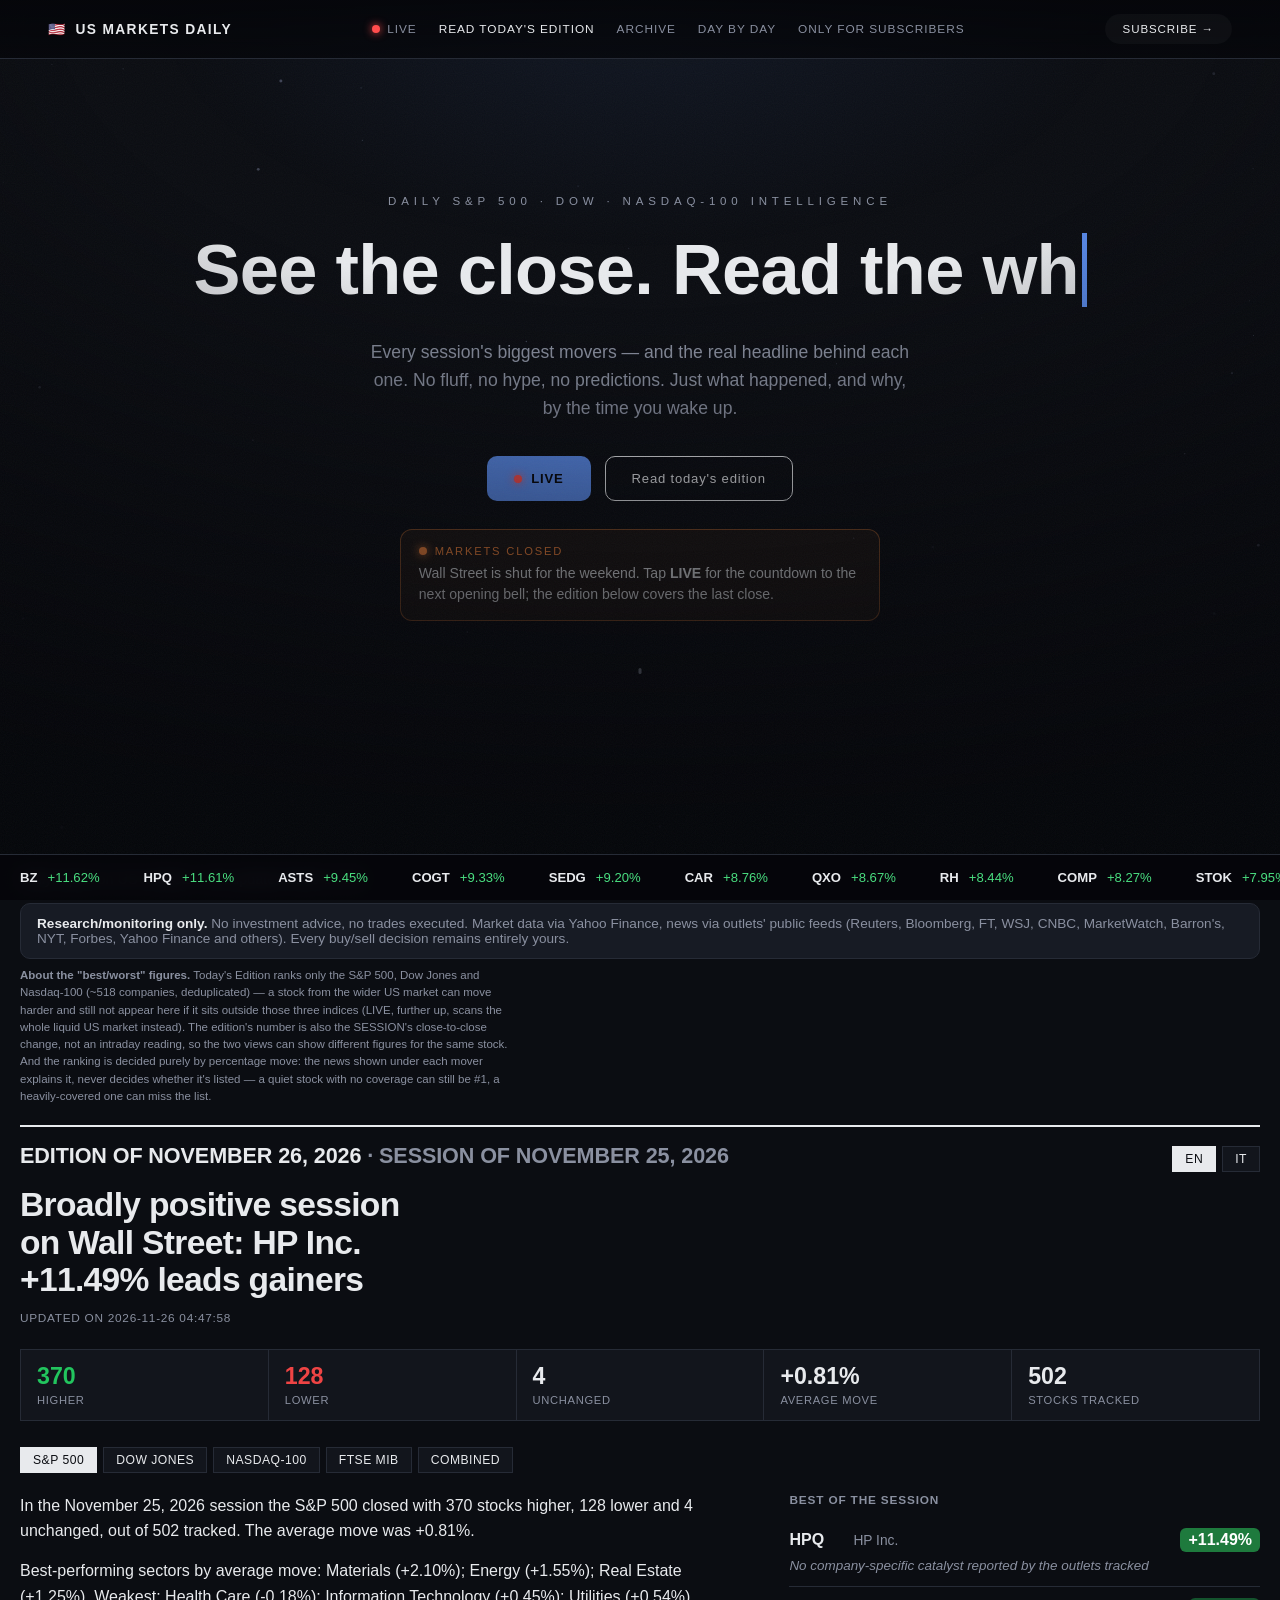
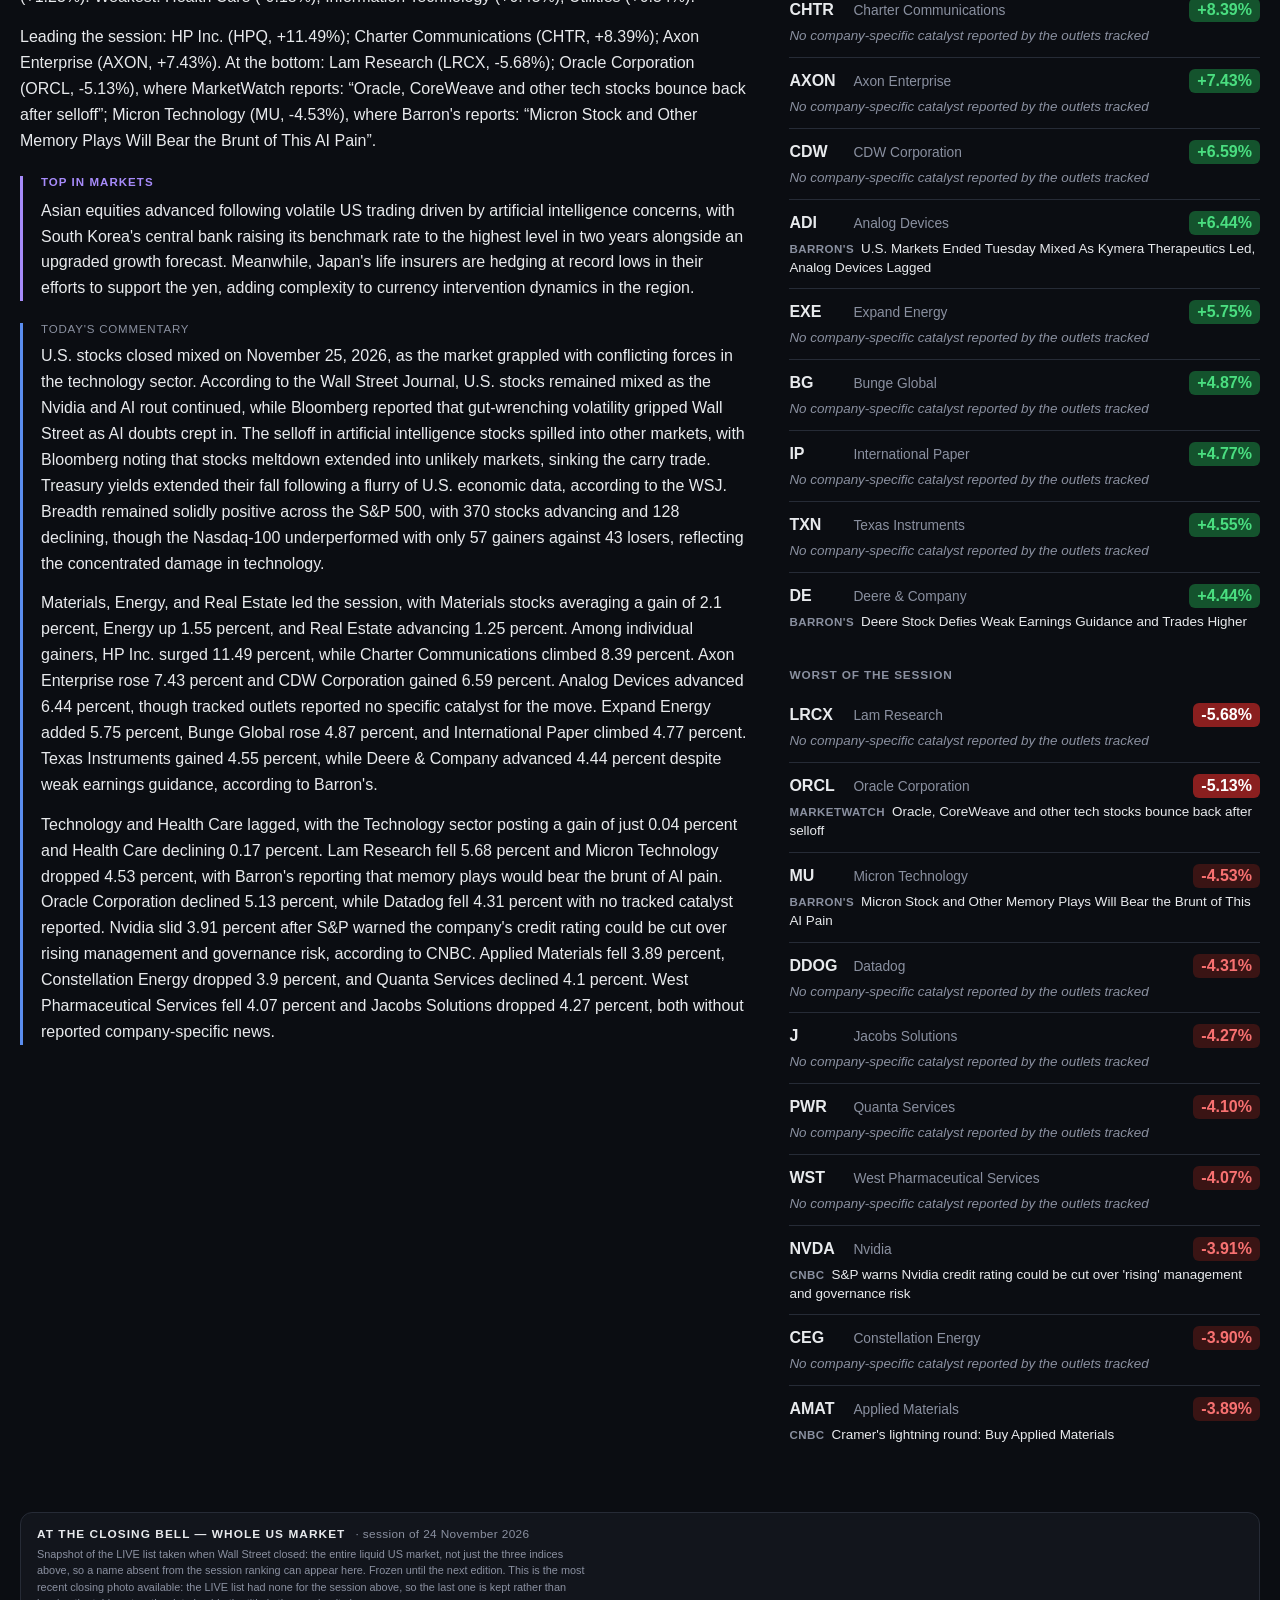
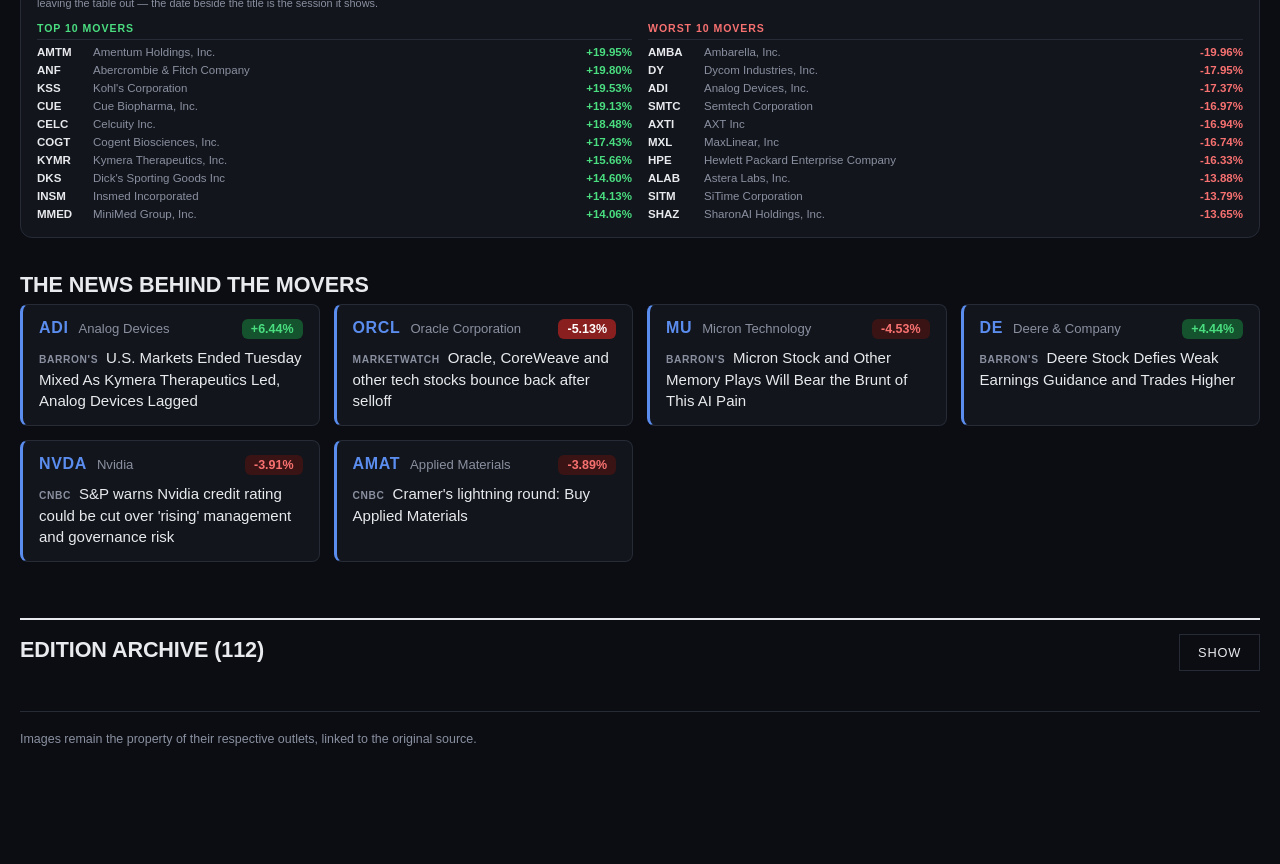
==== commit 67b61633: "Edizione del 2026-11-26 04:48 CET" ====
--- a/index.html
+++ b/index.html
@@ -763,9 +763,9 @@
        comunque di che giornata si tratta invece di una pagina bianca, e Google e la
        card di LinkedIn trovano un testo anche senza eseguire il JS. -->
   <div id="liveStrip" class="live-strip only-live" hidden></div>
-  <div id="editionsContent"><div class="eyebrow">Edition of November 25, 2026 <span class="dim">&middot; session of November 24, 2026</span></div>
-    <h2 class="edition-headline">Broadly positive session on Wall Street: Dollar Tree +11.18% leads gainers</h2>
-    <div class="edition-text"><p>In the November 24, 2026 session the S&amp;P 500 closed with 346 stocks higher, 156 lower and 1 unchanged, out of 503 tracked. The average move was +0.32%.</p></div></div>
+  <div id="editionsContent"><div class="eyebrow">Edition of November 26, 2026 <span class="dim">&middot; session of November 25, 2026</span></div>
+    <h2 class="edition-headline">Broadly positive session on Wall Street: HP Inc. +11.49% leads gainers</h2>
+    <div class="edition-text"><p>In the November 25, 2026 session the S&amp;P 500 closed with 370 stocks higher, 128 lower and 4 unchanged, out of 502 tracked. The average move was +0.81%.</p></div></div>
 
   <!-- TERZA VISTA: "Day by day". Due cose in una pagina, per scelta dell'autore:
        il diario visivo delle giornate (una scheda per seduta, con lo screenshot
@@ -877,12 +877,12 @@
 });
 </script>
 <script>
-const EDITIONS = [{"edition_date": "2026-11-25", "edition_date_it": "25 novembre 2026", "session_date_it": "24 novembre 2026", "session_date": "2026-11-24", "edition_kind": "session", "live_close_movers": {"captured_at": "2026-11-24T21:11:33Z", "session_date": "2026-11-24", "universe": 1318, "gainers": [{"symbol": "AMTM", "name": "Amentum Holdings, Inc.", "pct": 19.95}, {"symbol": "ANF", "name": "Abercrombie & Fitch Company", "pct": 19.8}, {"symbol": "KSS", "name": "Kohl's Corporation", "pct": 19.53}, {"symbol": "CUE", "name": "Cue Biopharma, Inc.", "pct": 19.13}, {"symbol": "CELC", "name": "Celcuity Inc.", "pct": 18.48}, {"symbol": "COGT", "name": "Cogent Biosciences, Inc.", "pct": 17.43}, {"symbol": "KYMR", "name": "Kymera Therapeutics, Inc.", "pct": 15.66}, {"symbol": "DKS", "name": "Dick's Sporting Goods Inc", "pct": 14.6}, {"symbol": "INSM", "name": "Insmed Incorporated", "pct": 14.13}, {"symbol": "MMED", "name": "MiniMed Group, Inc.", "pct": 14.06}], "losers": [{"symbol": "AMBA", "name": "Ambarella, Inc.", "pct": -19.96}, {"symbol": "DY", "name": "Dycom Industries, Inc.", "pct": -17.95}, {"symbol": "ADI", "name": "Analog Devices, Inc.", "pct": -17.37}, {"symbol": "SMTC", "name": "Semtech Corporation", "pct": -16.97}, {"symbol": "AXTI", "name": "AXT Inc", "pct": -16.94}, {"symbol": "MXL", "name": "MaxLinear, Inc", "pct": -16.74}, {"symbol": "HPE", "name": "Hewlett Packard Enterprise Company", "pct": -16.33}, {"symbol": "ALAB", "name": "Astera Labs, Inc.", "pct": -13.88}, {"symbol": "SITM", "name": "SiTime Corporation", "pct": -13.79}, {"symbol": "SHAZ", "name": "SharonAI Holdings, Inc.", "pct": -13.65}]}, "headline": "Seduta ampiamente positiva a Wall Street: Dollar Tree +11,18% guida i rialzi", "generated_at": "2026-11-25 05:36:23", "manual_commentary_html": "\u003cp>I mercati azionari statunitensi hanno chiuso misti il 24 novembre mentre il rally di sollievo nei titoli Nvidia si è affievolito, secondo il Wall Street Journal. La seduta ha riflesso turbolenze più ampie nei titoli tecnologici in seguito al recente controllo normativo e agli sviluppi geopolitici. Secondo il Journal, SoftBank è sceso del 15 percento mentre una vendita di titoli AI di Wall Street si è propagata ai nomi tech asiatici, mentre il rally di sollievo di Jensen Huang si è scontrato con legislatori furiosi che chiedevano risposte. Separatamente, l&#x27;Huawei cinese è stata condannata per frode in un processo penale statunitense, e un ingegnere saudita accusato di aver intercettato OpenAI ha affrontato il rilascio su cauzione di 1 milione di dollari.\u003c/p>\u003cp>L&#x27;S&amp;P 500 ha mostrato una resilienza modesta con 346 rialzisti e 156 ribassi, avanzando in media dello 0,32 percento, mentre il Dow Jones ha sovraperformato con 24 rialzisti rispetto a 6 ribassi e un guadagno medio dell&#x27;1,14 percento. Il Nasdaq-100, tuttavia, ha divergito nettamente con 52 rialzisti e 49 ribassi, in calo dell&#x27;1,39 percento in media. L&#x27;assistenza sanitaria ha guidato la performance settoriale con un guadagno medio del 2,36 percento, seguita dai Servizi di comunicazione al 1,62 percento e dai Beni di consumo discrezionali all&#x27;1,55 percento, mentre la Tecnologia è crollata del 5,92 percento e la Tecnologia dell&#x27;informazione è scesa del 3,58 percento.\u003c/p>\u003cp>Tra i rialzisti, Dollar Tree è salito dell&#x27;11,18 percento senza catalizzatore specifico segnalato dalle fonti monitorate. Moderna ha guadagnato il 7,21 percento, con Bloomberg.com che ha notato che il balzo del 650 percento dell&#x27;azienda lascia poco spazio di manovra al suo vaccino personalizzato. Amgen è salito del 5,55 percento, evidenziato da MarketWatch come parte del rally di 190 punti del Dow insieme a Nike, che è salito del 5,89 percento. CoStar Group è avanzato dell&#x27;8,08 percento, Charter Communications ha guadagnato il 6,21 percento, International Paper è salito del 5,66 percento, Alnylam Pharmaceuticals ha aggiunto il 5,53 percento, NVR è aumentato del 5,5 percento e Incyte è salito del 5,33 percento. Nike e Charter Communications non hanno segnalato catalizzatori specifici dalle fonti monitorate.\u003c/p>\u003cp>I titoli tecnologici hanno subito le perdite più pesanti della seduta. Analog Devices è sceso del 17,37 percento, con Barron&#x27;s che ha segnalato il calo mentre i mercati chiudevano in modo misto. Hewlett Packard Enterprise è sceso del 16,31 percento senza catalizzatore segnalato, mentre Astera Labs è sceso del 13,88 percento, descritto da Barron&#x27;s come un nome semiconduttore colpito. CoreWeave è sceso dell&#x27;11,85 percento nonostante MarketWatch abbia segnalato che i titoli Oracle e CoreWeave hanno registrato forti guadagni mentre gli investitori scommettevano che i soldi dell&#x27;IA continuassero a fluire. Dell Technologies è sceso dell&#x27;11,83 percento anche se l&#x27;azienda ha aumentato le sue prospettive con i ricavi raddoppiati grazie alla domanda di server, secondo il Journal. Texas Instruments è sceso dell&#x27;11,25 percento, Micron Technology è sceso dell&#x27;11,01 percento in seguito a un deposito che mostra che l&#x27;azienda ha aumentato il budget di sicurezza del CEO Sanjay Mehrotra del 2.000 percento, e Monolithic Power Systems è sceso del 10,77 percento senza catalizzatore segnalato.\u003c/p>", "auto_report": {"stats": {"n_up": 346, "n_down": 156, "n_flat": 1, "n_total": 503, "avg_pct": 0.32, "best_sectors": [{"sector": "Health Care", "avg_pct": 2.3}, {"sector": "Communication Services", "avg_pct": 1.62}, {"sector": "Consumer Discretionary", "avg_pct": 1.55}], "worst_sectors": [{"sector": "Information Technology", "avg_pct": -3.58}, {"sector": "Industrials", "avg_pct": -0.21}, {"sector": "Utilities", "avg_pct": 0.13}]}, "paragraphs": ["Nella seduta del 24 novembre 2026 l'S&P 500 ha chiuso con 346 societa' in rialzo, 156 in ribasso e 1 invariate, su 503 titoli monitorati. La variazione media dell'indice e' stata di +0,32%.", "Settori con la variazione media migliore: Health Care (+2,30%); Communication Services (+1,62%); Consumer Discretionary (+1,55%). Settori piu' debolli: Information Technology (-3,58%); Industrials (-0,21%); Utilities (+0,13%).", "In cima alla seduta: Dollar Tree (DLTR, +11,18%); CoStar Group (CSGP, +8,08%), dove MarketWatch riporta: «CoStar Group Inc. stock rises Tuesday, outperforms market»; Moderna (MRNA, +7,21%), dove Bloomberg.com riporta: «Moderna’s 650% Surge Gives Bespoke Vaccine Little Room for Error». In fondo: Analog Devices (ADI, -17,37%), dove Barron's riporta: «U.S. Markets Ended Tuesday Mixed As Kymera Therapeutics Led, Analog Devices Lagged»; Hewlett Packard Enterprise (HPE, -16,31%); Dell Technologies (DELL, -11,83%), dove MarketWatch riporta: «Dell’s stock rises as the AI boom helps sales more than double»."], "gainers": [{"symbol": "DLTR", "name": "Dollar Tree", "sector": "Consumer Staples", "pct_change": 11.18, "last_close": 154.65, "reason": null, "indices": ["sp500"]}, {"symbol": "CSGP", "name": "CoStar Group", "sector": "Real Estate", "pct_change": 8.08, "last_close": 32.64, "reason": {"title": "CoStar Group Inc. stock rises Tuesday, outperforms market", "source": "MarketWatch", "link": "https://news.google.com/rss/articles/[base64]?oc=5"}, "indices": ["sp500"]}, {"symbol": "MRNA", "name": "Moderna", "sector": "Health Care", "pct_change": 7.21, "last_close": 227.38, "reason": {"title": "Moderna’s 650% Surge Gives Bespoke Vaccine Little Room for Error", "source": "Bloomberg.com", "link": "https://news.google.com/rss/articles/[base64]?oc=5"}, "indices": ["sp500", "nasdaq100"]}, {"symbol": "CHTR", "name": "Charter Communications", "sector": "Communication Services", "pct_change": 6.21, "last_close": 135.87, "reason": null, "indices": ["sp500"]}, {"symbol": "NKE", "name": "Nike, Inc.", "sector": "Consumer Discretionary", "pct_change": 5.89, "last_close": 35.75, "reason": null, "indices": ["sp500", "dow"]}, {"symbol": "IP", "name": "International Paper", "sector": "Materials", "pct_change": 5.66, "last_close": 30.62, "reason": null, "indices": ["sp500"]}, {"symbol": "AMGN", "name": "Amgen", "sector": "Health Care", "pct_change": 5.55, "last_close": 473.94, "reason": {"title": "Dow's 190-point rally highlighted by gains in shares of Nike, Amgen", "source": "MarketWatch", "link": "https://news.google.com/rss/articles/[base64]?oc=5"}, "indices": ["sp500", "dow", "nasdaq100"]}, {"symbol": "NVR", "name": "NVR, Inc.", "sector": "Consumer Discretionary", "pct_change": 5.5, "last_close": 5868.8, "reason": null, "indices": ["sp500"]}, {"symbol": "INCY", "name": "Incyte", "sector": "Health Care", "pct_change": 5.33, "last_close": 123.61, "reason": null, "indices": ["sp500"]}, {"symbol": "TTWO", "name": "Take-Two Interactive", "sector": "Communication Services", "pct_change": 5.28, "last_close": 220.41, "reason": null, "indices": ["sp500", "nasdaq100"]}], "losers": [{"symbol": "ADI", "name": "Analog Devices", "sector": "Information Technology", "pct_change": -17.37, "last_close": 312.95, "reason": {"title": "U.S. Markets Ended Tuesday Mixed As Kymera Therapeutics Led, Analog Devices Lagged", "source": "Barron's", "link": "https://news.google.com/rss/articles/[base64]?oc=5"}, "indices": ["sp500", "nasdaq100"]}, {"symbol": "HPE", "name": "Hewlett Packard Enterprise", "sector": "Information Technology", "pct_change": -16.31, "last_close": 40.19, "reason": null, "indices": ["sp500"]}, {"symbol": "DELL", "name": "Dell Technologies", "sector": "Information Technology", "pct_change": -11.83, "last_close": 295.28, "reason": {"title": "Dell’s stock rises as the AI boom helps sales more than double", "source": "MarketWatch", "link": "https://news.google.com/rss/articles/[base64]?oc=5"}, "indices": ["sp500"]}, {"symbol": "TXN", "name": "Texas Instruments", "sector": "Information Technology", "pct_change": -11.25, "last_close": 258.44, "reason": {"title": "I'm buying Texas Instruments after the chip sell-off. Here's why I see growth and income", "source": "CNBC", "link": "https://news.google.com/rss/articles/[base64]?oc=5"}, "indices": ["sp500", "nasdaq100"]}, {"symbol": "MU", "name": "Micron Technology", "sector": "Information Technology", "pct_change": -11.01, "last_close": 629.79, "reason": {"title": "Micron boosted CEO Sanjay Mehrotra’s security budget by 2,000%, new filing shows", "source": "MarketWatch", "link": "https://news.google.com/rss/articles/[base64]?oc=5"}, "indices": ["sp500", "nasdaq100"]}, {"symbol": "MPWR", "name": "Monolithic Power Systems", "sector": "Information Technology", "pct_change": -10.77, "last_close": 1190.16, "reason": null, "indices": ["sp500", "nasdaq100"]}, {"symbol": "LITE", "name": "Lumentum", "sector": "Information Technology", "pct_change": -10.52, "last_close": 487.12, "reason": null, "indices": ["sp500", "nasdaq100"]}, {"symbol": "FLEX", "name": "Flex Ltd.", "sector": "Information Technology", "pct_change": -10.14, "last_close": 66.44, "reason": null, "indices": ["sp500"]}, {"symbol": "CIEN", "name": "Ciena", "sector": "Information Technology", "pct_change": -9.62, "last_close": 239.27, "reason": null, "indices": ["sp500"]}, {"symbol": "MRVL", "name": "Marvell Technology", "sector": "Information Technology", "pct_change": -9.1, "last_close": 131.57, "reason": {"title": "Intel, Marvell, and Dell Stocks Will Benefit from Return of Nvidia CEO Jensen Huang", "source": "Barron's", "link": "https://news.google.com/rss/articles/CBMihgFBVV95cUxNWVpMRTFtbjZxRFJvWUdPYmpIR3FsY0ltQnFZNW45dk1DQTJoZkVNUlVPbkNUNEJiWWJ2QVBwbWxRb093Z3QzSmI0bGMyUVRXSU1TdGZMOHpIVzNZNW9wdUl4SVJWYlRFVFNjbkx6RDlUdkVjYldLR1hFVXJienN0MmExME5kQQ?oc=5"}, "indices": ["sp500", "nasdaq100"]}]}, "markets_brief": {"items": [{"title": "Xi Probes Shanghai Boss, Widening Political Shakeup", "source": "Bloomberg", "link": "https://www.bloomberg.com/news/videos/2026-11-25/xi-probes-shanghai-boss-widening-political-shakeup-video"}, {"title": "Dangote Refinery Set to Become Africa’s Biggest Listed Company", "source": "Bloomberg", "link": "https://www.bloomberg.com/news/articles/2026-11-25/dangote-refinery-set-to-become-africa-s-biggest-listed-company"}, {"title": "‘Ready for any storm’: UAE minister optimistic on economy as IMF lifts forecast", "source": "CNBC", "link": "https://www.cnbc.com/2026/11/25/uae-iran-war-economy-oil.html"}, {"title": "‘Dancing With The Stars’ Crowns Its Season 35 Winner After An Emotional Battle For The Mirrorball", "source": "Forbes", "link": "https://www.forbes.com/sites/monicamercuri/2026/11/24/dancing-with-the-stars-crowns-its-winner-after-an-emotional-battle-for-the-mirrorball/"}, {"title": "China’s Xiamen Airlines to buy 50 Boeing jets in $7.4 billion deal", "source": "CNBC", "link": "https://www.cnbc.com/2026/11/25/china-xiamen-boeing-deal.html"}], "prose_html": "\u003cp>Il panorama politico cinese si è irrigidito con Xi Jinping che ha avviato un&#x27;inchiesta sul massimo funzionario di Shanghai in un allargamento della ristrutturazione, mentre il settore dell&#x27;aviazione del paese ha mostrato resilienza con Xiamen Airlines che si è impegnata in un acquisto Boeing da 7,4 miliardi di dollari di 50 jet. Altrove, i mercati dei capitali africani hanno guadagnato slancio con Dangote Refinery che si posiziona per diventare la più grande società quotata del continente, e l&#x27;economia degli Emirati Uniti ha tratto ottimismo da un aggiornamento delle previsioni dell&#x27;FMI, con i funzionari che esprimono fiducia nel resistere a qualsiasi turbolenza economica.\u003c/p>", "prose_html_en": "\u003cp>China&#x27;s political landscape tightened as Xi Jinping probed Shanghai&#x27;s top official in a widening shakeup, while the country&#x27;s aviation sector showed resilience with Xiamen Airlines committing to a $7.4 billion Boeing purchase of 50 jets. Elsewhere, Africa&#x27;s capital markets gained momentum as Dangote Refinery positioned itself to become the continent&#x27;s largest listed company, and the UAE economy drew optimism from an IMF forecast upgrade, with officials expressing confidence to weather any economic headwinds.\u003c/p>"}, "feed": [{"category": "mercati", "image": null, "link": "https://www.bloomberg.com/news/videos/2026-11-25/xi-probes-shanghai-boss-widening-political-shakeup-video", "published": "Wed, 25 Nov 2026 04:25:11 GMT", "source": "Bloomberg", "summary": "China has opened an investigation into Chen Jining, a member of the country's elite Politburo and the party chief of Shanghai, for suspected serious violations of law and discipline. Bloomberg Economics' Neil Thomas has the context. (Source: Bloomberg)", "title": "Xi Probes Shanghai Boss, Widening Political Shakeup"}, {"category": "mercati", "image": null, "link": "https://www.bloomberg.com/news/articles/2026-11-25/dangote-refinery-set-to-become-africa-s-biggest-listed-company", "published": "Wed, 25 Nov 2026 04:15:00 GMT", "source": "Bloomberg", "summary": "Dangote Petroleum Refinery and Petrochemicals FZE will rank as the biggest company with a primary listing in Africa once it makes its trading debut in Lagos, far exceeding the size of the next-largest business on the continent.", "title": "Dangote Refinery Set to Become Africa’s Biggest Listed Company"}, {"category": "crypto", "image": "https://s3-images.ctmedia.io/media/article-covers/2026/11/01M88E9VB55FV73DKVAAMJZFV1/hi-trump-speak-loud.jpg", "link": "https://cointelegraph.com/news/trump-willing-to-pardon-jensen-huang-but-says-it-wont-be-necessary?utm_source=rss_feed&utm_medium=rss&utm_campaign=rss_partner_inbound", "published": "Wed, 25 Nov 2026 04:14:42 +0000", "source": "Cointelegraph", "summary": "The president’s remarks come days before Jensen Huang is due to face congressional questioning over national security concerns and US chip export controls.", "title": "Trump willing to pardon Jensen Huang, says it won’t be necessary"}, {"category": "mercati", "image": "https://image.cnbcfm.com/api/v1/image/108558993-1795573681967-gettyimages-2264019212-AFP_99QN8VR.jpeg?v=1795573693&amp;w=1920&amp;h=1080", "link": "https://www.cnbc.com/2026/11/25/uae-iran-war-economy-oil.html", "published": "Wed, 25 Nov 2026 04:06:01 GMT", "source": "CNBC", "summary": "The UAE is optimistic about achieving 7%-8% economic growth next year, banking on a \"different\" economic model.", "title": "‘Ready for any storm’: UAE minister optimistic on economy as IMF lifts forecast"}, {"category": "crypto", "image": "https://www.tbstat.com/cdn-cgi/image/width=1600,height=900,fit=cover,format=jpeg,quality=80/wp/uploads/2026/11/GettyImages-2302253429-1crop-scaled.jpg", "link": "https://www.theblock.co/news/regulation/2026-11-24-utah-moves-to-drop-criminal-charges-kalshi-446090", "published": "Wed, 25 Nov 2026 03:59:52 +0000", "source": "The Block", "summary": "AG Derek Brown's office filed a motion Monday to drop the charges without prejudice, meaning it can refile if Kalshi returns.", "title": "Utah moves to drop criminal charges against Kalshi after platform halts operations"}, {"category": "mercati", "image": "https://imageio.forbes.com/specials-images/imageserve/6b065342656e904523ce009b/0x0.jpg?width=960&precrop=2195%2C1464%2Cx0%2Cy33", "link": "https://www.forbes.com/sites/monicamercuri/2026/11/24/dancing-with-the-stars-crowns-its-winner-after-an-emotional-battle-for-the-mirrorball/", "published": "Tue, 24 Nov 2026 22:59:46 -0500", "source": "Forbes", "summary": "Who won \"Dancing With the Stars\" Season 35? Find out which couple took home the Mirrorball Trophy, where the other finalists placed and all the scores from the three-hour finale.", "title": "‘Dancing With The Stars’ Crowns Its Season 35 Winner After An Emotional Battle For The Mirrorball"}, {"category": "mercati", "image": "https://image.cnbcfm.com/api/v1/image/108559003-1795575959155-gettyimages-2211329606-BOEING_CHINA.jpeg?v=1795575970&amp;w=1920&amp;h=1080", "link": "https://www.cnbc.com/2026/11/25/china-xiamen-boeing-deal.html", "published": "Wed, 25 Nov 2026 03:58:32 GMT", "source": "CNBC", "summary": "Xiamen Airlines has agreed to purchase 50 Boeing 737-8 aircraft with a combined catalog price of around $7.4 billion.", "title": "China’s Xiamen Airlines to buy 50 Boeing jets in $7.4 billion deal"}, {"category": "mercati", "image": "https://imageio.forbes.com/specials-images/imageserve/6b065ba3b071f4518138d5d5/0x0.jpg?width=960&precrop=1536%2C864%2Cx0%2Cy79", "link": "https://www.forbes.com/sites/maglaw/2026/11/24/how-the-blue-wave-may-raise-stakes-for-wall-street-and-government-investigations/", "published": "Tue, 24 Nov 2026 22:53:59 -0500", "source": "Forbes", "summary": "How a Democratic Congress could reshape DOJ investigations and corporate oversight.", "title": "How The Blue Wave May Raise Stakes For Wall Street And Government Investigations"}, {"category": "mercati", "image": "https://images.ft.com/v3/image/raw/https%3A%2F%2Fd1e00ek4ebabms.cloudfront.net%2Fproduction%2F92d02471-8679-4e7e-9f27-d3c946bb78a3.jpg?source=next-home-page&dpr=2&width=580&fit=scale-down", "link": "https://www.ft.com/content/705eb84c-801d-4a96-b908-e366511e886a?syn-25a6b1a6=1", "published": "Wed, 25 Nov 2026 03:52:20 GMT", "source": "Financial Times", "summary": "Tech stocks in Tokyo and Seoul suffer after Wall Street’s Jensen Huang bounce fades", "title": "Asian markets lose ground as AI fears return"}, {"category": "mercati", "image": "https://static01.nyt.com/images/2021/02/22/obituaries/Ford-01/merlin_184116561_86296d93-61d7-42f1-a351-868f49df8338-mediumSquareAt3X.jpg", "link": "https://www.nytimes.com/2026/11/24/business/martha-firestone-ford-dead.html", "published": "Wed, 25 Nov 2026 03:52:08 +0000", "source": "The New York Times", "summary": "Mrs. Ford, who took over the team after the 2014 death of her husband, William Clay Ford Sr., was one of a handful of female owners in the N.F.L.", "title": "Martha Firestone Ford, Owner of Detroit Lions, Dies at 101"}, {"category": "italia", "image": "https://www.ansa.it/webimages/img_1280x720/2026/8/7/74b6cd004c1f69fe8844a49b512b38d1.jpg", "link": "https://www.ansa.it/sito/notizie/economia/2026/11/25/huawei-la-condanna-usa-e-senza-fondamento-giuridico-o-fattuale_cc8ed0e8-3d79-4d89-a274-a290189e3b42.html", "published": "Wed, 25 Nov 2026 04:31:10 +0100", "source": "ANSA Economia", "summary": "L'azienda cinese annuncia 'tutte le azioni legali necessarie'", "title": "Huawei: 'La condanna Usa è senza fondamento giuridico o fattuale'"}, {"category": "crypto", "image": "https://www.tbstat.com/cdn-cgi/image/width=1600,height=900,fit=cover,format=jpeg,quality=80/wp/uploads/2026/11/new-york-scaled-e1795572643523.jpg", "link": "https://www.theblock.co/news/regulation/2026-11-24-new-york-proposal-prediction-market-tax-446082", "published": "Wed, 25 Nov 2026 02:46:14 +0000", "source": "The Block", "summary": "Proceeds from the 10% tax would be channeled to a new fund for universal pre-kindergarten for children ages 2 to 4.", "title": "New York senator proposes 10% tax on prediction market fees to fund universal pre-K"}, {"category": "italia", "image": "https://www.ansa.it/webimages/img_1280x720/2025/5/1/1b46c2177bccdfd8893814344493d16b.jpg", "link": "https://www.ansa.it/sito/notizie/economia/2026/11/25/nvidia-trump-concederei-la-grazia-a-jensen-huang-se-necessario_f7e00545-9f45-4de2-bba6-c6248fde2158.html", "published": "Wed, 25 Nov 2026 03:33:53 +0100", "source": "ANSA Economia", "summary": "'Dica la verità davanti al Congresso, non deve avvalersi del Quinto emendamento'", "title": "Nvidia, Trump: 'Concederei la grazia a Jensen Huang se necessario'"}, {"category": "mercati", "image": "https://images.ft.com/v3/image/raw/https%3A%2F%2Fd1e00ek4ebabms.cloudfront.net%2Fproduction%2Ff7f94631-f7d9-467b-8647-f373edee7c6f.jpg?source=next-home-page&dpr=2&width=580&fit=scale-down", "link": "https://www.ft.com/content/e5df32d1-1801-4d81-b2f5-b83e93377c1c?syn-25a6b1a6=1", "published": "Wed, 25 Nov 2026 02:04:15 GMT", "source": "Financial Times", "summary": "Projects that touted chip access to Chinese customers face tighter US scrutiny", "title": "Will the Nvidia fallout kill off Asia’s data centre boom?"}, {"category": "mercati", "image": "https://images.mktw.net/im-34995811", "link": "https://www.marketwatch.com/story/im-in-my-70s-and-buying-a-new-bmw-x1-should-i-put-my-only-son-on-the-title-25731040?mod=mw_rss_topstories", "published": "Wed, 25 Nov 2026 02:00:00 GMT", "source": "MarketWatch", "summary": "“Given my age, I never make a major new purchase without thinking about the future.”", "title": "I’m in my 70s and buying a new BMW X1. Should I put my only son on the title?"}, {"category": "crypto", "image": "https://s3-images.ctmedia.io/media/article-covers/2026/11/01M885KKJ586HHXXT0SHDZ35QT/hi-ai-is-now-paying-bitcoin-miners-more-than-mining-cleanspark-2.jpg", "link": "https://cointelegraph.com/news/cleanspark-weighs-selling-more-bitcoin-than-it-mines-to-de-risk-books?utm_source=rss_feed&utm_medium=rss&utm_campaign=rss_partner_inbound", "published": "Wed, 25 Nov 2026 01:40:59 +0000", "source": "Cointelegraph", "summary": "The Bitcoin miner sold 2,102 BTC while it produced just 1,708 BTC in the September quarter.", "title": "CleanSpark weighs selling more Bitcoin than it mines to de-risk books"}, {"category": "mercati", "image": "https://static01.nyt.com/images/2026/11/25/multimedia/25sp-dealbook-health-taskforce-cvqw/25sp-dealbook-health-taskforce-cvqw-mediumSquareAt3X.jpg", "link": "https://www.nytimes.com/2026/11/24/business/dealbook/health-care-task-force.html", "published": "Wed, 25 Nov 2026 01:24:19 +0000", "source": "The New York Times", "summary": "Experts said problems of cost, trust and dysfunction had reached crisis levels, but voters could be the impetus to force change.", "title": "DealBook Summit 2026: It’s Time to Fix Health Care"}, {"category": "mercati", "image": "https://images.mktw.net/im-86616784", "link": "https://www.marketwatch.com/story/dells-stock-rises-as-the-ai-boom-helps-sales-more-than-double-cfb8cf65?mod=mw_rss_topstories", "published": "Wed, 25 Nov 2026 01:11:00 GMT", "source": "MarketWatch", "summary": "Dell says its backlog is “rigorously vetted for customer quality and access to capital, land and power.”", "title": "Dell’s stock rises as the AI boom helps sales more than double"}, {"category": "tech", "image": "https://techcrunch.com/wp-content/uploads/2026/11/Jensen-ChatGPT.png?resize=1200,675", "link": "https://techcrunch.com/2026/11/24/yales-sonnenfeld-nvidia-is-a-detriment-to-u-s-industrial-might-not-a-champion/", "published": "Wed, 25 Nov 2026 00:12:02 +0000", "source": "TechCrunch", "summary": "Yale's Jeffrey Sonnenfeld warns that what the market cheered Monday, Jensen Huang's White House–backed return as Nvidia's CEO and board member, could prove a giant mistake, exposing the directors to \"historic\" personal liability from a growing pile of lawsuits and raising the que", "title": "Yale’s Sonnenfeld: Nvidia is a ‘detriment’ to US industrial might — not a champion"}, {"category": "tech", "image": "https://techcrunch.com/wp-content/uploads/2026/11/GettyImages-2297774940.jpg?resize=1200,832", "link": "https://techcrunch.com/2026/11/24/trump-reportedly-says-pardoning-jensen-huang-is-an-option-but-that-he-doesnt-think-it-will-be-necessary/", "published": "Wed, 25 Nov 2026 00:10:27 +0000", "source": "TechCrunch", "summary": "Huang faces ongoing questions about his relationship with Alice Huang, an executive with alleged ties to Chinese intelligence who previously worked for a company that has been accused of illegally diverting Nvidia chips to China.", "title": "Trump reportedly says pardoning Jensen Huang is ‘an option’"}, {"category": "mercati", "image": null, "link": "https://news.google.com/rss/articles/[base64]?oc=5", "published": "Wed, 25 Nov 2026 00:05:00 GMT", "source": "Reuters", "summary": "Japan's key services inflation gauge hits 36-year high &nbsp;&nbsp; Reuters", "title": "Japan's key services inflation gauge hits 36-year high"}, {"category": "tech", "image": "https://media.wired.com/photos/6b05a2cb470266bfec0ce9be/master/pass/GettyImages-2306037065.jpg", "link": "https://www.wired.com/story/jensen-huang-nvidia-us-national-security-risks/", "published": "Tue, 24 Nov 2026 23:39:04 +0000", "source": "Wired", "summary": "Nvidia’s place at the center of the US economy may have outweighed concerns about its CEO’s ties to a suspected Chinese intelligence asset, national security and foreign policy experts say.", "title": "Jensen Huang’s Return Shows Nvidia Is Too Big to Police"}, {"category": "mercati", "image": null, "link": "https://news.google.com/rss/articles/[base64]?oc=5", "published": "Tue, 24 Nov 2026 23:15:07 GMT", "source": "Reuters", "summary": "Dell lifts annual forecasts after record quarter on surging AI server demand &nbsp;&nbsp; Reuters", "title": "Dell lifts annual forecasts after record quarter on surging AI server demand"}, {"category": "mercati", "image": null, "link": "https://news.google.com/rss/articles/[base64]?oc=5", "published": "Tue, 24 Nov 2026 23:00:00 GMT", "source": "Barron's", "summary": "Colette Kress Scored a Win Worth Millions From Huang’s Return to Nvidia &nbsp;&nbsp; Barron's", "title": "Colette Kress Scored a Win Worth Millions From Huang’s Return to Nvidia"}, {"category": "crypto", "image": "https://cdn.decrypt.co/wp-content/uploads/2026/04/decrypt-style-sam-altman-3-gID_7.png", "link": "https://decrypt.co/383933/openai-and-anthropic-insiders-fear-next-ai-models-too-dangerous", "published": "Tue, 24 Nov 2026 22:36:02 +0000", "source": "Decrypt", "summary": "Employees at both AI labs reportedly question whether their strongest models should ever reach the public, as researchers struggle to keep increasingly capable systems under control during training and testing.", "title": "OpenAI and Anthropic Insiders Fear Their Next AI Models Are Too Dangerous to Release"}, {"category": "tech", "image": "https://media.wired.com/photos/6af7d0c3d135dcb52741f5c1/master/pass/The-Best-Early-Black-Friday-Headphone-Deals.jpg", "link": "https://www.wired.com/story/best-black-friday-headphone-deals-11-24-26/", "published": "Tue, 24 Nov 2026 22:22:20 +0000", "source": "Wired", "summary": "Get up to 57 percent off some of my favorite headphones and earbuds from Apple, Sony, Nothing, and more.", "title": "16 Best Black Friday Headphone Deals (2026): Up to 57% Off"}, {"category": "mercati", "image": "https://images.wsj.net/im-29301151", "link": "https://www.wsj.com/finance/stocks/anthropic-had-the-biggest-ipo-ever-the-trade-is-already-unraveling-f971d7c5?mod=rss_markets_main", "published": "Tue, 24 Nov 2026 22:07:00 GMT", "source": "The Wall Street Journal", "summary": "The Claude model developer fell below its offering price on Tuesday, extending its slide to three straight sessions.", "title": "Anthropic Had the Biggest IPO Ever. The Trade Is Already Unraveling."}, {"category": "mercati", "image": "https://images.wsj.net/im-15932570", "link": "https://www.wsj.com/world/americas/venezuela-reveals-an-eye-popping-debt-load-of-237-billion-16bddcde?mod=rss_markets_main", "published": "Tue, 24 Nov 2026 21:55:00 GMT", "source": "The Wall Street Journal", "summary": "The higher-than-expected figure underscores the challenges faced by the U.S.-backed interim government.", "title": "Venezuela Reveals an Eye-Popping Debt Load of $237 Billion"}, {"category": "crypto", "image": "https://cdn.decrypt.co/wp-content/uploads/2026/03/decrypt-style-ai-robots-gID_7.jpg", "link": "https://decrypt.co/383929/anthropic-claude-ship-ai-write-review-approve-own-code", "published": "Tue, 24 Nov 2026 21:46:02 +0000", "source": "Decrypt", "summary": "Anthropic’s new coding tools can review and repair software changes before approving them for release, leaving development teams to decide when a human still needs to check the AI’s work.", "title": "Anthropic’s Claude Ship Lets AI Write, Review and Approve Its Own Code"}, {"category": "mercati", "image": null, "link": "https://news.google.com/rss/articles/CBMiZEFVX3lxTFBZRTRaZW5hTGIxY0lPci1LcHZIa09rUW9WZDktay0yVG4zMlBVSVdLZy1TN3RjNFdtci1nVk5rb2tuTkVCbS1SQldkNm9EMS1BZ3daRUVDY2c1Zk5XVzR2dWxQR0w?oc=5", "published": "Tue, 24 Nov 2026 21:33:00 GMT", "source": "Barron's", "summary": "Nvidia, Anthropic, Micron, HPE, Analog Devices, Insmed, Dollar Tree, and More Stocks That Explain Today’s Market &nbsp;&nbsp; Barron's", "title": "Nvidia, Anthropic, Micron, HPE, Analog Devices, Insmed, Dollar Tree, and More Stocks That Explain Today’s Market"}, {"category": "crypto", "image": "https://cryptonomist.ch/wp-content/uploads/2026/11/cia-system-cyberattack-1.webp", "link": "https://cryptonomist.ch/2026/11/24/cyberattacco-al-sistema-cia/", "published": "Tue, 24 Nov 2026 21:21:45 +0000", "source": "The Cryptonomist", "summary": "Un cyberattacco al sistema CIA ha colpito una piattaforma non classificata, ma nessuna informazione classificata è stata compromessa.", "title": "Il cyberattacco al sistema CIA non ha colpito dati classificati, dice una fonte"}, {"category": "crypto", "image": "https://cryptonomist.ch/wp-content/uploads/2026/11/max-oppenheimer-painting-sale-1.webp", "link": "https://cryptonomist.ch/2026/11/24/vendita-quadro-max-oppenheimer/", "published": "Tue, 24 Nov 2026 21:19:07 +0000", "source": "The Cryptonomist", "summary": "La vendita del quadro di Max Oppenheimer ha fruttato 3,5 milioni di euro da Dorotheum, stabilendo un nuovo record d'asta.", "title": "La vendita del quadro di Max Oppenheimer fissa il record a 3,5 milioni di euro"}, {"category": "mercati", "image": null, "link": "https://www.economist.com/finance-and-economics/2026/11/24/are-americas-supply-chains-really-more-vulnerable-than-chinas", "published": "Tue, 24 Nov 2026 20:34:14 +0000", "source": "The Economist", "summary": "Mapping the vulnerabilities in global commerce", "title": "Are America’s supply chains really more vulnerable than China’s?"}, {"category": "mercati", "image": null, "link": "https://www.economist.com/finance-and-economics/2026/11/24/copper-shows-how-ai-is-messing-with-markets", "published": "Tue, 24 Nov 2026 18:12:38 +0000", "source": "The Economist", "summary": "The pitfalls of being a proxy bet for a technological revolution", "title": "Copper shows how AI is messing with markets"}, {"category": "italia", "image": null, "link": "https://www.wallstreetitalia.com/trump-prepara-nuovi-dazi-contro-cina-e-unione-europea-per-bruxelles-tariffe-fino-al-15/", "published": "Tue, 24 Nov 2026 15:56:58 +0000", "source": "Wall Street Italia", "summary": "Gli Usa potrebbero annunciare questa settimana nuovi dazi dopo l'indagine sui sussidi industriali: per l'Ue aliquote al 15% o inferiori, per la Cina un trattamento più severo.", "title": "Trump prepara nuovi dazi contro Cina e Unione europea: per Bruxelles tariffe fino al 15%"}, {"category": "italia", "image": null, "link": "https://www.finanzaonline.com/notizie/dazi-usa-nuova-offensiva-di-trump-su-cina-e-ue-annuncio-atteso-in-giornata", "published": "Tue, 24 Nov 2026 15:37:53 +0000", "source": "FinanzaOnline", "summary": "L’amministrazione americana è pronta a svelare nuove tariffe contro oltre una dozzina di economie accusate di sussidi statali e sovraccapacità produttiva. La mossa per aggirare lo stop giudiziario alle precedenti imposte globali, ma resta l'incognita su aliquote e tempi", "title": "Dazi USA, nuova offensiva di Trump su Cina e UE: annuncio atteso in giornata"}, {"category": "scienza", "image": "https://wp.technologyreview.com/wp-content/uploads/2026/11/MITTR-Tata-report-cover.jpg?w=840", "link": "https://www.technologyreview.com/2026/11/24/1148091/raising-the-stakes-for-enterprise-networks-with-ai-modernization/", "published": "Tue, 24 Nov 2026 15:15:16 +0000", "source": "MIT Technology Review", "summary": "Enterprise networks are under severe strain. As companies rush to deploy artificial intelligence, the technology is quickly becoming the biggest source of demand on the network. Now, agentic AI is adding to the load. Tasks conducted by AI agents generate an estimated 450% more ne", "title": "Raising the stakes for enterprise networks with AI modernization"}, {"category": "tech", "image": "https://media-assets.wired.it/photos/6a194670a7792b1bc7faf331/master/pass/tende%20da%20campeggio%20giugno%202026.jpg", "link": "https://www.wired.it/gallery/migliori-tende-campeggio/", "published": "Wed, 01 Jul 2026 07:00:00 +0000", "source": "Wired Italia", "summary": "Dalle tende ultraleggere da trekking ai modelli familiari con vere e proprie stanze, passando per soluzioni gonfiabili e a montaggio rapido", "title": "Le migliori tende da campeggio tra modelli ultraleggeri, familiari e gonfiabili"}, {"category": "mercati", "image": "http://i2.cdn.turner.com/money/dam/assets/170203124414-apple-iphone-120x90.jpg", "link": "http://money.cnn.com/2017/02/13/technology/apple-wireless-charging/index.html?section=money_news_international", "published": "Mon, 13 Feb 2017 14:42:14 EST", "source": "CNN", "summary": "The days of plugging in an iPhone to charge won't last forever.", "title": "Will the next iPhone charge wirelessly?"}, {"category": "scienza", "image": null, "link": "https://www.nature.com/articles/d41586-026-03824-3", "published": "", "source": "Nature", "summary": "Nature, Published online: 24 November 2026; doi:10.1038/d41586-026-03824-3 Fight AI slop without punishing legitimate researchers", "title": "Fight AI slop without punishing legitimate researchers"}], "edition_date_en": "November 25, 2026", "session_date_en": "November 24, 2026", "headline_en": "Broadly positive session on Wall Street: Dollar Tree +11.18% leads gainers", "manual_commentary_html_en": "\u003cp>U.S. equities closed mixed on November 24 as a relief rally in Nvidia shares faded, according to the Wall Street Journal. The session reflected broader turbulence in technology stocks following recent regulatory scrutiny and geopolitical developments. According to the Journal, SoftBank dropped 15 percent as a Wall Street AI sell-off rippled across Asian tech names, while Jensen Huang&#x27;s relief rally collided with furious lawmakers demanding answers. Separately, China&#x27;s Huawei was convicted of fraud in a U.S. criminal trial, and a Saudi engineer accused of bugging OpenAI faced release on a $1 million bond.\u003c/p>\u003cp>The S&amp;P 500 showed modest resilience with 346 gainers and 156 decliners, advancing 0.32 percent on average, while the Dow Jones outperformed with 24 gainers against 6 decliners and a 1.14 percent average gain. The Nasdaq-100, however, diverged sharply with 52 gainers and 49 decliners, declining 1.39 percent on average. Health Care led sectoral performance with a 2.36 percent average gain, followed by Communication Services at 1.62 percent and Consumer Discretionary at 1.55 percent, while Technology plummeted 5.92 percent and Information Technology fell 3.58 percent.\u003c/p>\u003cp>Among gainers, Dollar Tree surged 11.18 percent with no specific catalyst reported by tracked outlets. Moderna gained 7.21 percent, with Bloomberg.com noting that the company&#x27;s 650 percent surge gives its bespoke vaccine little room for error. Amgen climbed 5.55 percent, highlighted by MarketWatch as part of the Dow&#x27;s 190-point rally alongside Nike, which rose 5.89 percent. CoStar Group advanced 8.08 percent, Charter Communications gained 6.21 percent, International Paper rose 5.66 percent, Alnylam Pharmaceuticals added 5.53 percent, NVR increased 5.5 percent, and Incyte climbed 5.33 percent. Nike and Charter Communications reported no specific catalysts from tracked outlets.\u003c/p>\u003cp>Technology stocks bore the session&#x27;s heaviest losses. Analog Devices fell 17.37 percent, with Barron&#x27;s reporting the decline as markets ended mixed. Hewlett Packard Enterprise dropped 16.31 percent with no reported catalyst, while Astera Labs declined 13.88 percent, described by Barron&#x27;s as a beaten-down semiconductor name. CoreWeave fell 11.85 percent despite MarketWatch reporting that Oracle and CoreWeave stocks staged big gains as investors bet AI cash would keep flowing. Dell Technologies declined 11.83 percent even as the company lifted its outlook with revenue doubling on server demand, according to the Journal. Texas Instruments fell 11.25 percent, Micron Technology dropped 11.01 percent following a filing showing the company boosted CEO Sanjay Mehrotra&#x27;s security budget by 2,000 percent, and Monolithic Power Systems declined 10.77 percent with no reported catalyst.\u003c/p>", "auto_report_by_index": {"sp500": {"stats": {"n_up": 346, "n_down": 156, "n_flat": 1, "n_total": 503, "avg_pct": 0.32, "best_sectors": [{"sector": "Health Care", "avg_pct": 2.3}, {"sector": "Communication Services", "avg_pct": 1.62}, {"sector": "Consumer Discretionary", "avg_pct": 1.55}], "worst_sectors": [{"sector": "Information Technology", "avg_pct": -3.58}, {"sector": "Industrials", "avg_pct": -0.21}, {"sector": "Utilities", "avg_pct": 0.13}]}, "paragraphs": {"en": ["In the November 24, 2026 session the S&P 500 closed with 346 stocks higher, 156 lower and 1 unchanged, out of 503 tracked. The average move was +0.32%.", "Best-performing sectors by average move: Health Care (+2.30%); Communication Services (+1.62%); Consumer Discretionary (+1.55%). Weakest: Information Technology (-3.58%); Industrials (-0.21%); Utilities (+0.13%).", "Leading the session: Dollar Tree (DLTR, +11.18%); CoStar Group (CSGP, +8.08%), where MarketWatch reports: “CoStar Group Inc. stock rises Tuesday, outperforms market”; Moderna (MRNA, +7.21%), where Bloomberg.com reports: “Moderna’s 650% Surge Gives Bespoke Vaccine Little Room for Error”. At the bottom: Analog Devices (ADI, -17.37%), where Barron's reports: “U.S. Markets Ended Tuesday Mixed As Kymera Therapeutics Led, Analog Devices Lagged”; Hewlett Packard Enterprise (HPE, -16.31%); Dell Technologies (DELL, -11.83%), where MarketWatch reports: “Dell’s stock rises as the AI boom helps sales more than double”."], "it": ["Nella seduta del 24 novembre 2026 l'S&P 500 ha chiuso con 346 societa' in rialzo, 156 in ribasso e 1 invariate, su 503 titoli monitorati. La variazione media dell'indice e' stata di +0,32%.", "Settori con la variazione media migliore: Health Care (+2,30%); Communication Services (+1,62%); Consumer Discretionary (+1,55%). Settori piu' debolli: Information Technology (-3,58%); Industrials (-0,21%); Utilities (+0,13%).", "In cima alla seduta: Dollar Tree (DLTR, +11,18%); CoStar Group (CSGP, +8,08%), dove MarketWatch riporta: «CoStar Group Inc. stock rises Tuesday, outperforms market»; Moderna (MRNA, +7,21%), dove Bloomberg.com riporta: «Moderna’s 650% Surge Gives Bespoke Vaccine Little Room for Error». In fondo: Analog Devices (ADI, -17,37%), dove Barron's riporta: «U.S. Markets Ended Tuesday Mixed As Kymera Therapeutics Led, Analog Devices Lagged»; Hewlett Packard Enterprise (HPE, -16,31%); Dell Technologies (DELL, -11,83%), dove MarketWatch riporta: «Dell’s stock rises as the AI boom helps sales more than double»."]}, "gainers": [{"symbol": "DLTR", "name": "Dollar Tree", "sector": "Consumer Staples", "pct_change": 11.18, "last_close": 154.65, "reason": null, "indices": ["sp500"]}, {"symbol": "CSGP", "name": "CoStar Group", "sector": "Real Estate", "pct_change": 8.08, "last_close": 32.64, "reason": {"title": "CoStar Group Inc. stock rises Tuesday, outperforms market", "source": "MarketWatch", "link": "https://news.google.com/rss/articles/[base64]?oc=5"}, "indices": ["sp500"]}, {"symbol": "MRNA", "name": "Moderna", "sector": "Health Care", "pct_change": 7.21, "last_close": 227.38, "reason": {"title": "Moderna’s 650% Surge Gives Bespoke Vaccine Little Room for Error", "source": "Bloomberg.com", "link": "https://news.google.com/rss/articles/[base64]?oc=5"}, "indices": ["sp500", "nasdaq100"]}, {"symbol": "CHTR", "name": "Charter Communications", "sector": "Communication Services", "pct_change": 6.21, "last_close": 135.87, "reason": null, "indices": ["sp500"]}, {"symbol": "NKE", "name": "Nike, Inc.", "sector": "Consumer Discretionary", "pct_change": 5.89, "last_close": 35.75, "reason": null, "indices": ["sp500", "dow"]}, {"symbol": "IP", "name": "International Paper", "sector": "Materials", "pct_change": 5.66, "last_close": 30.62, "reason": null, "indices": ["sp500"]}, {"symbol": "AMGN", "name": "Amgen", "sector": "Health Care", "pct_change": 5.55, "last_close": 473.94, "reason": {"title": "Dow's 190-point rally highlighted by gains in shares of Nike, Amgen", "source": "MarketWatch", "link": "https://news.google.com/rss/articles/[base64]?oc=5"}, "indices": ["sp500", "dow", "nasdaq100"]}, {"symbol": "NVR", "name": "NVR, Inc.", "sector": "Consumer Discretionary", "pct_change": 5.5, "last_close": 5868.8, "reason": null, "indices": ["sp500"]}, {"symbol": "INCY", "name": "Incyte", "sector": "Health Care", "pct_change": 5.33, "last_close": 123.61, "reason": null, "indices": ["sp500"]}, {"symbol": "TTWO", "name": "Take-Two Interactive", "sector": "Communication Services", "pct_change": 5.28, "last_close": 220.41, "reason": null, "indices": ["sp500", "nasdaq100"]}], "losers": [{"symbol": "ADI", "name": "Analog Devices", "sector": "Information Technology", "pct_change": -17.37, "last_close": 312.95, "reason": {"title": "U.S. Markets Ended Tuesday Mixed As Kymera Therapeutics Led, Analog Devices Lagged", "source": "Barron's", "link": "https://news.google.com/rss/articles/[base64]?oc=5"}, "indices": ["sp500", "nasdaq100"]}, {"symbol": "HPE", "name": "Hewlett Packard Enterprise", "sector": "Information Technology", "pct_change": -16.31, "last_close": 40.19, "reason": null, "indices": ["sp500"]}, {"symbol": "DELL", "name": "Dell Technologies", "sector": "Information Technology", "pct_change": -11.83, "last_close": 295.28, "reason": {"title": "Dell’s stock rises as the AI boom helps sales more than double", "source": "MarketWatch", "link": "https://news.google.com/rss/articles/[base64]?oc=5"}, "indices": ["sp500"]}, {"symbol": "TXN", "name": "Texas Instruments", "sector": "Information Technology", "pct_change": -11.25, "last_close": 258.44, "reason": {"title": "I'm buying Texas Instruments after the chip sell-off. Here's why I see growth and income", "source": "CNBC", "link": "https://news.google.com/rss/articles/[base64]?oc=5"}, "indices": ["sp500", "nasdaq100"]}, {"symbol": "MU", "name": "Micron Technology", "sector": "Information Technology", "pct_change": -11.01, "last_close": 629.79, "reason": {"title": "Micron boosted CEO Sanjay Mehrotra’s security budget by 2,000%, new filing shows", "source": "MarketWatch", "link": "https://news.google.com/rss/articles/[base64]?oc=5"}, "indices": ["sp500", "nasdaq100"]}, {"symbol": "MPWR", "name": "Monolithic Power Systems", "sector": "Information Technology", "pct_change": -10.77, "last_close": 1190.16, "reason": null, "indices": ["sp500", "nasdaq100"]}, {"symbol": "LITE", "name": "Lumentum", "sector": "Information Technology", "pct_change": -10.52, "last_close": 487.12, "reason": null, "indices": ["sp500", "nasdaq100"]}, {"symbol": "FLEX", "name": "Flex Ltd.", "sector": "Information Technology", "pct_change": -10.14, "last_close": 66.44, "reason": null, "indices": ["sp500"]}, {"symbol": "CIEN", "name": "Ciena", "sector": "Information Technology", "pct_change": -9.62, "last_close": 239.27, "reason": null, "indices": ["sp500"]}, {"symbol": "MRVL", "name": "Marvell Technology", "sector": "Information Technology", "pct_change": -9.1, "last_close": 131.57, "reason": {"title": "Intel, Marvell, and Dell Stocks Will Benefit from Return of Nvidia CEO Jensen Huang", "source": "Barron's", "link": "https://news.google.com/rss/articles/CBMihgFBVV95cUxNWVpMRTFtbjZxRFJvWUdPYmpIR3FsY0ltQnFZNW45dk1DQTJoZkVNUlVPbkNUNEJiWWJ2QVBwbWxRb093Z3QzSmI0bGMyUVRXSU1TdGZMOHpIVzNZNW9wdUl4SVJWYlRFVFNjbkx6RDlUdkVjYldLR1hFVXJienN0MmExME5kQQ?oc=5"}, "indices": ["sp500", "nasdaq100"]}]}, "dow": {"stats": {"n_up": 24, "n_down": 6, "n_flat": 0, "n_total": 30, "avg_pct": 1.14, "best_sectors": [{"sector": "Health Care", "avg_pct": 3.54}, {"sector": "Consumer Discretionary", "avg_pct": 2.11}, {"sector": "Consumer Staples", "avg_pct": 1.87}], "worst_sectors": [{"sector": "Information Technology", "avg_pct": -0.21}, {"sector": "Financials", "avg_pct": 0.38}, {"sector": "Industrials", "avg_pct": 0.58}]}, "paragraphs": {"en": ["In the November 24, 2026 session the Dow Jones closed with 24 stocks higher, 6 lower, out of 30 tracked. The average move was +1.14%.", "Best-performing sectors by average move: Health Care (+3.54%); Consumer Discretionary (+2.11%); Consumer Staples (+1.87%). Weakest: Information Technology (-0.21%); Financials (+0.38%); Industrials (+0.58%).", "Leading the session: Nike, Inc. (NKE, +5.89%); Amgen (AMGN, +5.55%), where MarketWatch reports: “Dow's 190-point rally highlighted by gains in shares of Nike, Amgen”; Merck & Co. (MRK, +4.50%). At the bottom: Nvidia (NVDA, -5.86%), where CNBC reports: “Jensen Huang's Nvidia return shows the U.S.-China AI race is about more than chips”; Cisco (CSCO, -2.90%), where Financial Times reports: “Cisco to Participate in December Events with the Financial Community – Company Announcement”; Goldman Sachs (GS, -2.14%), where Reuters reports: “Texas Stock Exchange captures some Goldman Sachs ETFs from NYSE, Cboe”."], "it": ["Nella seduta del 24 novembre 2026 il Dow Jones ha chiuso con 24 societa' in rialzo, 6 in ribasso, su 30 titoli monitorati. La variazione media dell'indice e' stata di +1,14%.", "Settori con la variazione media migliore: Health Care (+3,54%); Consumer Discretionary (+2,11%); Consumer Staples (+1,87%). Settori piu' debolli: Information Technology (-0,21%); Financials (+0,38%); Industrials (+0,58%).", "In cima alla seduta: Nike, Inc. (NKE, +5,89%); Amgen (AMGN, +5,55%), dove MarketWatch riporta: «Dow's 190-point rally highlighted by gains in shares of Nike, Amgen»; Merck & Co. (MRK, +4,50%). In fondo: Nvidia (NVDA, -5,86%), dove CNBC riporta: «Jensen Huang's Nvidia return shows the U.S.-China AI race is about more than chips»; Cisco (CSCO, -2,90%), dove Financial Times riporta: «Cisco to Participate in December Events with the Financial Community – Company Announcement»; Goldman Sachs (GS, -2,14%), dove Reuters riporta: «Texas Stock Exchange captures some Goldman Sachs ETFs from NYSE, Cboe»."]}, "gainers": [{"symbol": "NKE", "name": "Nike, Inc.", "sector": "Consumer Discretionary", "pct_change": 5.89, "last_close": 35.75, "reason": null, "indices": ["sp500", "dow"]}, {"symbol": "AMGN", "name": "Amgen", "sector": "Health Care", "pct_change": 5.55, "last_close": 473.94, "reason": {"title": "Dow's 190-point rally highlighted by gains in shares of Nike, Amgen", "source": "MarketWatch", "link": "https://news.google.com/rss/articles/[base64]?oc=5"}, "indices": ["sp500", "dow", "nasdaq100"]}, {"symbol": "MRK", "name": "Merck & Co.", "sector": "Health Care", "pct_change": 4.5, "last_close": 141.57, "reason": null, "indices": ["sp500", "dow"]}, {"symbol": "CRM", "name": "Salesforce", "sector": "Information Technology", "pct_change": 4.21, "last_close": 193.26, "reason": null, "indices": ["sp500", "dow"]}, {"symbol": "JNJ", "name": "Johnson & Johnson", "sector": "Health Care", "pct_change": 2.37, "last_close": 276.46, "reason": null, "indices": ["sp500", "dow"]}, {"symbol": "HD", "name": "Home Depot (The)", "sector": "Consumer Discretionary", "pct_change": 2.2, "last_close": 353.69, "reason": null, "indices": ["sp500", "dow"]}, {"symbol": "WMT", "name": "Walmart", "sector": "Consumer Staples", "pct_change": 2.11, "last_close": 132.31, "reason": null, "indices": ["sp500", "dow", "nasdaq100"]}, {"symbol": "DIS", "name": "Walt Disney Company (The)", "sector": "Communication Services", "pct_change": 1.86, "last_close": 122.51, "reason": null, "indices": ["sp500", "dow"]}, {"symbol": "KO", "name": "Coca-Cola Company (The)", "sector": "Consumer Staples", "pct_change": 1.81, "last_close": 97.62, "reason": {"title": "Coca-Cola appoints Bristol Myers executive as finance chief", "source": "Reuters", "link": "https://news.google.com/rss/articles/CBMiigFBVV95cUxNS1VhWUc2T1hiQVdVb29mLXF6dEpMYV9RbThPRkUzM1VfN18tdmVfMlRGQVB4aERmX0Y3OXYyc1NmNmZhQUJTTkJLMW13NUcwaVJHV2l6RTlweV9xNVA5aHNOaFZ3dTJtT29QeDQzMlYyM1FuLTQ4MHRVTmFYOHVpWGZiNUVaNjFlV0E?oc=5"}, "indices": ["sp500", "dow"]}, {"symbol": "V", "name": "Visa Inc.", "sector": "Financials", "pct_change": 1.8, "last_close": 416.78, "reason": null, "indices": ["sp500", "dow"]}], "losers": [{"symbol": "NVDA", "name": "Nvidia", "sector": "Information Technology", "pct_change": -5.86, "last_close": 155.38, "reason": {"title": "Jensen Huang's Nvidia return shows the U.S.-China AI race is about more than chips", "source": "CNBC", "link": "https://news.google.com/rss/articles/[base64]?oc=5"}, "indices": ["sp500", "dow", "nasdaq100"]}, {"symbol": "CSCO", "name": "Cisco", "sector": "Information Technology", "pct_change": -2.9, "last_close": 93.99, "reason": {"title": "Cisco to Participate in December Events with the Financial Community – Company Announcement", "source": "Financial Times", "link": "https://news.google.com/rss/articles/[base64]?oc=5"}, "indices": ["sp500", "dow", "nasdaq100"]}, {"symbol": "GS", "name": "Goldman Sachs", "sector": "Financials", "pct_change": -2.14, "last_close": 806.02, "reason": {"title": "Texas Stock Exchange captures some Goldman Sachs ETFs from NYSE, Cboe", "source": "Reuters", "link": "https://news.google.com/rss/articles/[base64]?oc=5"}, "indices": ["sp500", "dow"]}, {"symbol": "AMZN", "name": "Amazon", "sector": "Consumer Discretionary", "pct_change": -1.21, "last_close": 252.29, "reason": {"title": "Final Trades: Quest Diagnostics, Amazon, CrowdStrike and United Therapeutics", "source": "CNBC", "link": "https://news.google.com/rss/articles/[base64]?oc=5"}, "indices": ["sp500", "dow", "nasdaq100"]}, {"symbol": "CAT", "name": "Caterpillar Inc.", "sector": "Industrials", "pct_change": -1.17, "last_close": 540.63, "reason": null, "indices": ["sp500", "dow"]}, {"symbol": "GOOGL", "name": "Alphabet Inc. (Class A)", "sector": "Communication Services", "pct_change": -1.08, "last_close": 279.05, "reason": null, "indices": ["sp500", "dow", "nasdaq100"]}, {"symbol": "JPM", "name": "JPMorgan Chase", "sector": "Financials", "pct_change": 0.14, "last_close": 317.1, "reason": {"title": "J.P. Morgan Asset Management to Transfer JPMorgan Active Bond ETF (JBND) to NYSE Arca from NYSE", "source": "Financial Times", "link": "https://news.google.com/rss/articles/[base64]?oc=5"}, "indices": ["sp500", "dow"]}, {"symbol": "AXP", "name": "American Express", "sector": "Financials", "pct_change": 0.56, "last_close": 308.63, "reason": null, "indices": ["sp500", "dow"]}, {"symbol": "MSFT", "name": "Microsoft", "sector": "Information Technology", "pct_change": 0.74, "last_close": 496.13, "reason": {"title": "EXCLUSIVE: Microsoft declares 'Code Red' after historic outage, internal memos show", "source": "Reuters", "link": "https://news.google.com/rss/articles/[base64]?oc=5"}, "indices": ["sp500", "dow", "nasdaq100"]}, {"symbol": "BA", "name": "Boeing", "sector": "Industrials", "pct_change": 0.74, "last_close": 163.59, "reason": {"title": "China’s Xiamen Airlines to buy 50 Boeing jets in $7.4 billion deal", "source": "CNBC", "link": "https://news.google.com/rss/articles/[base64]?oc=5"}, "indices": ["sp500", "dow"]}]}, "nasdaq100": {"stats": {"n_up": 52, "n_down": 49, "n_flat": 0, "n_total": 101, "avg_pct": -1.39, "best_sectors": [{"sector": "Health Care", "avg_pct": 4.45}, {"sector": "Communication Services", "avg_pct": 1.04}, {"sector": "Consumer Staples", "avg_pct": 0.91}], "worst_sectors": [{"sector": "Technology", "avg_pct": -5.92}, {"sector": "Information Technology", "avg_pct": -4.39}, {"sector": "Utilities", "avg_pct": -0.46}]}, "paragraphs": {"en": ["In the November 24, 2026 session the Nasdaq-100 closed with 52 stocks higher, 49 lower, out of 101 tracked. The average move was -1.39%.", "Best-performing sectors by average move: Health Care (+4.45%); Communication Services (+1.04%); Consumer Staples (+0.91%). Weakest: Technology (-5.92%); Information Technology (-4.39%); Utilities (-0.46%).", "Leading the session: Moderna (MRNA, +7.21%), where Bloomberg.com reports: “Moderna’s 650% Surge Gives Bespoke Vaccine Little Room for Error”; Amgen (AMGN, +5.55%), where MarketWatch reports: “Dow's 190-point rally highlighted by gains in shares of Nike, Amgen”; Alnylam Pharmaceuticals (ALNY, +5.53%). At the bottom: Analog Devices (ADI, -17.37%), where Barron's reports: “U.S. Markets Ended Tuesday Mixed As Kymera Therapeutics Led, Analog Devices Lagged”; Astera Labs (ALAB, -13.88%), where Barron's reports: “Chart of the Day: Astera Labs, A Beaten Down Semiconductor Gem”; CoreWeave (CRWV, -11.85%), where MarketWatch reports: “Oracle and CoreWeave stocks stage big gains as investors bet the AI cash will keep flowing”."], "it": ["Nella seduta del 24 novembre 2026 il Nasdaq-100 ha chiuso con 52 societa' in rialzo, 49 in ribasso, su 101 titoli monitorati. La variazione media dell'indice e' stata di -1,39%.", "Settori con la variazione media migliore: Health Care (+4,45%); Communication Services (+1,04%); Consumer Staples (+0,91%). Settori piu' debolli: Technology (-5,92%); Information Technology (-4,39%); Utilities (-0,46%).", "In cima alla seduta: Moderna (MRNA, +7,21%), dove Bloomberg.com riporta: «Moderna’s 650% Surge Gives Bespoke Vaccine Little Room for Error»; Amgen (AMGN, +5,55%), dove MarketWatch riporta: «Dow's 190-point rally highlighted by gains in shares of Nike, Amgen»; Alnylam Pharmaceuticals (ALNY, +5,53%). In fondo: Analog Devices (ADI, -17,37%), dove Barron's riporta: «U.S. Markets Ended Tuesday Mixed As Kymera Therapeutics Led, Analog Devices Lagged»; Astera Labs (ALAB, -13,88%), dove Barron's riporta: «Chart of the Day: Astera Labs, A Beaten Down Semiconductor Gem»; CoreWeave (CRWV, -11,85%), dove MarketWatch riporta: «Oracle and CoreWeave stocks stage big gains as investors bet the AI cash will keep flowing»."]}, "gainers": [{"symbol": "MRNA", "name": "Moderna", "sector": "Health Care", "pct_change": 7.21, "last_close": 227.38, "reason": {"title": "Moderna’s 650% Surge Gives Bespoke Vaccine Little Room for Error", "source": "Bloomberg.com", "link": "https://news.google.com/rss/articles/[base64]?oc=5"}, "indices": ["sp500", "nasdaq100"]}, {"symbol": "AMGN", "name": "Amgen", "sector": "Health Care", "pct_change": 5.55, "last_close": 473.94, "reason": {"title": "Dow's 190-point rally highlighted by gains in shares of Nike, Amgen", "source": "MarketWatch", "link": "https://news.google.com/rss/articles/[base64]?oc=5"}, "indices": ["sp500", "dow", "nasdaq100"]}, {"symbol": "ALNY", "name": "Alnylam Pharmaceuticals", "sector": "Health Care", "pct_change": 5.53, "last_close": 164.61, "reason": null, "indices": ["nasdaq100"]}, {"symbol": "TTWO", "name": "Take-Two Interactive", "sector": "Communication Services", "pct_change": 5.28, "last_close": 220.41, "reason": null, "indices": ["sp500", "nasdaq100"]}, {"symbol": "REGN", "name": "Regeneron Pharmaceuticals", "sector": "Health Care", "pct_change": 4.76, "last_close": 987.09, "reason": {"title": "Regeneron Pharmaceuticals Inc. Stock Grades | REGN", "source": "Barron's", "link": "https://news.google.com/rss/articles/CBMie0FVX3lxTE05ekpGaldIbnFoSTVqUGdlZlB3TW9aQ2N2SFZ4Y25tSmxGYUVHNndnck50TS14YXkzSUhMVVZYako1Q2NjVWhZZW83RmxGeHEtR19kZTdEV19QVUVsMWFzODdjODQ0Skl4U1hKUE9BX09HTTJQckYyTDM3Yw?oc=5"}, "indices": ["sp500", "nasdaq100"]}, {"symbol": "VRTX", "name": "Vertex Pharmaceuticals", "sector": "Health Care", "pct_change": 4.71, "last_close": 563.92, "reason": null, "indices": ["sp500", "nasdaq100"]}, {"symbol": "TRI", "name": "Thomson Reuters", "sector": "Technology", "pct_change": 4.66, "last_close": 107.23, "reason": null, "indices": ["nasdaq100"]}, {"symbol": "GILD", "name": "Gilead Sciences", "sector": "Health Care", "pct_change": 4.51, "last_close": 178.29, "reason": null, "indices": ["sp500", "nasdaq100"]}, {"symbol": "ISRG", "name": "Intuitive Surgical", "sector": "Health Care", "pct_change": 4.38, "last_close": 434.46, "reason": null, "indices": ["sp500", "nasdaq100"]}, {"symbol": "ROST", "name": "Ross Stores", "sector": "Consumer Discretionary", "pct_change": 4.21, "last_close": 226.18, "reason": null, "indices": ["sp500", "nasdaq100"]}], "losers": [{"symbol": "ADI", "name": "Analog Devices", "sector": "Information Technology", "pct_change": -17.37, "last_close": 312.95, "reason": {"title": "U.S. Markets Ended Tuesday Mixed As Kymera Therapeutics Led, Analog Devices Lagged", "source": "Barron's", "link": "https://news.google.com/rss/articles/[base64]?oc=5"}, "indices": ["sp500", "nasdaq100"]}, {"symbol": "ALAB", "name": "Astera Labs", "sector": "Technology", "pct_change": -13.88, "last_close": 191.3, "reason": {"title": "Chart of the Day: Astera Labs, A Beaten Down Semiconductor Gem", "source": "Barron's", "link": "https://news.google.com/rss/articles/[base64]?oc=5"}, "indices": ["nasdaq100"]}, {"symbol": "CRWV", "name": "CoreWeave", "sector": "Technology", "pct_change": -11.85, "last_close": 42.6, "reason": {"title": "Oracle and CoreWeave stocks stage big gains as investors bet the AI cash will keep flowing", "source": "MarketWatch", "link": "https://news.google.com/rss/articles/[base64]?oc=5"}, "indices": ["nasdaq100"]}, {"symbol": "TXN", "name": "Texas Instruments", "sector": "Information Technology", "pct_change": -11.25, "last_close": 258.44, "reason": {"title": "I'm buying Texas Instruments after the chip sell-off. Here's why I see growth and income", "source": "CNBC", "link": "https://news.google.com/rss/articles/[base64]?oc=5"}, "indices": ["sp500", "nasdaq100"]}, {"symbol": "MU", "name": "Micron Technology", "sector": "Information Technology", "pct_change": -11.01, "last_close": 629.79, "reason": {"title": "Micron boosted CEO Sanjay Mehrotra’s security budget by 2,000%, new filing shows", "source": "MarketWatch", "link": "https://news.google.com/rss/articles/[base64]?oc=5"}, "indices": ["sp500", "nasdaq100"]}, {"symbol": "MPWR", "name": "Monolithic Power Systems", "sector": "Information Technology", "pct_change": -10.77, "last_close": 1190.16, "reason": null, "indices": ["sp500", "nasdaq100"]}, {"symbol": "NBIS", "name": "Nebius Group", "sector": "Technology", "pct_change": -10.73, "last_close": 87.31, "reason": null, "indices": ["nasdaq100"]}, {"symbol": "LITE", "name": "Lumentum", "sector": "Information Technology", "pct_change": -10.52, "last_close": 487.12, "reason": null, "indices": ["sp500", "nasdaq100"]}, {"symbol": "MRVL", "name": "Marvell Technology", "sector": "Information Technology", "pct_change": -9.1, "last_close": 131.57, "reason": {"title": "Intel, Marvell, and Dell Stocks Will Benefit from Return of Nvidia CEO Jensen Huang", "source": "Barron's", "link": "https://news.google.com/rss/articles/CBMihgFBVV95cUxNWVpMRTFtbjZxRFJvWUdPYmpIR3FsY0ltQnFZNW45dk1DQTJoZkVNUlVPbkNUNEJiWWJ2QVBwbWxRb093Z3QzSmI0bGMyUVRXSU1TdGZMOHpIVzNZNW9wdUl4SVJWYlRFVFNjbkx6RDlUdkVjYldLR1hFVXJienN0MmExME5kQQ?oc=5"}, "indices": ["sp500", "nasdaq100"]}, {"symbol": "AMD", "name": "Advanced Micro Devices", "sector": "Information Technology", "pct_change": -8.86, "last_close": 413.27, "reason": null, "indices": ["sp500", "nasdaq100"]}]}, "ftsemib": {"stats": {"n_up": 27, "n_down": 11, "n_flat": 2, "n_total": 40, "avg_pct": 1.49, "best_sectors": [{"sector": "Industrial Goods and Services", "avg_pct": 2.49}, {"sector": "Financial Services", "avg_pct": 1.09}, {"sector": "Utilities", "avg_pct": 0.56}], "worst_sectors": [{"sector": "Energy", "avg_pct": -0.61}, {"sector": "Banks", "avg_pct": 0.51}, {"sector": "Utilities", "avg_pct": 0.56}]}, "paragraphs": {"en": ["In the November 24, 2026 session the FTSE MIB closed with 27 stocks higher, 11 lower and 2 unchanged, out of 40 tracked. The average move was +1.49%.", "Best-performing sectors by average move: Industrial Goods and Services (+2.49%); Financial Services (+1.09%); Utilities (+0.56%). Weakest: Energy (-0.61%); Banks (+0.51%); Utilities (+0.56%).", "Leading the session: STMicroelectronics (STMMI.MI, +8.99%); Technoprobe (TPRO.MI, +8.75%); Prysmian (PRY.MI, +6.52%). At the bottom: Tenaris (TEN.MI, -2.20%); UniCredit (UCG.MI, -1.89%); Eni (ENI.MI, -1.30%)."], "it": ["Nella seduta del 24 novembre 2026 il FTSE MIB ha chiuso con 27 societa' in rialzo, 11 in ribasso e 2 invariate, su 40 titoli monitorati. La variazione media dell'indice e' stata di +1,49%.", "Settori con la variazione media migliore: Industrial Goods and Services (+2,49%); Financial Services (+1,09%); Utilities (+0,56%). Settori piu' debolli: Energy (-0,61%); Banks (+0,51%); Utilities (+0,56%).", "In cima alla seduta: STMicroelectronics (STMMI.MI, +8,99%); Technoprobe (TPRO.MI, +8,75%); Prysmian (PRY.MI, +6,52%). In fondo: Tenaris (TEN.MI, -2,20%); UniCredit (UCG.MI, -1,89%); Eni (ENI.MI, -1,30%)."]}, "gainers": [{"symbol": "STMMI.MI", "name": "STMicroelectronics", "sector": "Technology", "pct_change": 8.99, "last_close": 40.01, "reason": null, "indices": ["ftsemib"]}, {"symbol": "TPRO.MI", "name": "Technoprobe", "sector": "Technology", "pct_change": 8.75, "last_close": 20.02, "reason": null, "indices": ["ftsemib"]}, {"symbol": "PRY.MI", "name": "Prysmian", "sector": "Industrial Goods and Services", "pct_change": 6.52, "last_close": 107.05, "reason": null, "indices": ["ftsemib"]}, {"symbol": "FCT.MI", "name": "Fincantieri", "sector": "Shipbuilding", "pct_change": 5.24, "last_close": 11.35, "reason": null, "indices": ["ftsemib"]}, {"symbol": "LTMC.MI", "name": "Lottomatica Group", "sector": "Gambling", "pct_change": 3.82, "last_close": 26.11, "reason": null, "indices": ["ftsemib"]}, {"symbol": "FBK.MI", "name": "FinecoBank", "sector": "Banks", "pct_change": 3.49, "last_close": 21.97, "reason": null, "indices": ["ftsemib"]}, {"symbol": "MONC.MI", "name": "Moncler", "sector": "Consumer Products and Services", "pct_change": 3.47, "last_close": 40.86, "reason": null, "indices": ["ftsemib"]}, {"symbol": "BZU.MI", "name": "Buzzi", "sector": "Construction and Materials", "pct_change": 3.17, "last_close": 43.56, "reason": null, "indices": ["ftsemib"]}, {"symbol": "BC.MI", "name": "Brunello Cucinelli", "sector": "Consumer Products and Services", "pct_change": 3.02, "last_close": 88.74, "reason": null, "indices": ["ftsemib"]}, {"symbol": "STLAM.MI", "name": "Stellantis", "sector": "Automobiles and Parts", "pct_change": 2.99, "last_close": 3.22, "reason": null, "indices": ["ftsemib"]}], "losers": [{"symbol": "TEN.MI", "name": "Tenaris", "sector": "Energy", "pct_change": -2.2, "last_close": 24.84, "reason": null, "indices": ["ftsemib"]}, {"symbol": "UCG.MI", "name": "UniCredit", "sector": "Banks", "pct_change": -1.89, "last_close": 76.8, "reason": null, "indices": ["ftsemib"]}, {"symbol": "ENI.MI", "name": "Eni", "sector": "Energy", "pct_change": -1.3, "last_close": 23.84, "reason": null, "indices": ["ftsemib"]}, {"symbol": "BAMI.MI", "name": "Banco BPM", "sector": "Banks", "pct_change": -1.13, "last_close": 13.97, "reason": null, "indices": ["ftsemib"]}, {"symbol": "ISP.MI", "name": "Intesa Sanpaolo", "sector": "Banks", "pct_change": -1.07, "last_close": 5.84, "reason": null, "indices": ["ftsemib"]}, {"symbol": "AVIO.MI", "name": "Avio", "sector": "Aerospace", "pct_change": -0.9, "last_close": 38.65, "reason": null, "indices": ["ftsemib"]}, {"symbol": "TRN.MI", "name": "Terna", "sector": "Utilities", "pct_change": -0.68, "last_close": 9.4, "reason": null, "indices": ["ftsemib"]}, {"symbol": "SRG.MI", "name": "Snam", "sector": "Energy", "pct_change": -0.67, "last_close": 5.96, "reason": null, "indices": ["ftsemib"]}, {"symbol": "BPE.MI", "name": "BPER Banca", "sector": "Banks", "pct_change": -0.58, "last_close": 12.28, "reason": null, "indices": ["ftsemib"]}, {"symbol": "TIT.MI", "name": "Telecom Italia", "sector": "Telecommunications", "pct_change": -0.21, "last_close": 5.28, "reason": null, "indices": ["ftsemib"]}]}, "combined": {"stats": {"n_up": 351, "n_down": 166, "n_flat": 1, "n_total": 518, "avg_pct": 0.19, "best_sectors": [{"sector": "Health Care", "avg_pct": 2.36}, {"sector": "Communication Services", "avg_pct": 1.62}, {"sector": "Consumer Discretionary", "avg_pct": 1.55}], "worst_sectors": [{"sector": "Technology", "avg_pct": -5.92}, {"sector": "Information Technology", "avg_pct": -3.58}, {"sector": "Industrials", "avg_pct": -0.3}]}, "paragraphs": {"en": ["In the November 24, 2026 session the combined three U.S. indices closed with 351 stocks higher, 166 lower and 1 unchanged, out of 518 tracked. The average move was +0.19%.", "Best-performing sectors by average move: Health Care (+2.36%); Communication Services (+1.62%); Consumer Discretionary (+1.55%). Weakest: Technology (-5.92%); Information Technology (-3.58%); Industrials (-0.30%).", "Leading the session: Dollar Tree (DLTR, +11.18%); CoStar Group (CSGP, +8.08%), where MarketWatch reports: “CoStar Group Inc. stock rises Tuesday, outperforms market”; Moderna (MRNA, +7.21%), where Bloomberg.com reports: “Moderna’s 650% Surge Gives Bespoke Vaccine Little Room for Error”. At the bottom: Analog Devices (ADI, -17.37%), where Barron's reports: “U.S. Markets Ended Tuesday Mixed As Kymera Therapeutics Led, Analog Devices Lagged”; Hewlett Packard Enterprise (HPE, -16.31%); Astera Labs (ALAB, -13.88%), where Barron's reports: “Chart of the Day: Astera Labs, A Beaten Down Semiconductor Gem”."], "it": ["Nella seduta del 24 novembre 2026 l'insieme dei tre indici USA ha chiuso con 351 societa' in rialzo, 166 in ribasso e 1 invariate, su 518 titoli monitorati. La variazione media dell'indice e' stata di +0,19%.", "Settori con la variazione media migliore: Health Care (+2,36%); Communication Services (+1,62%); Consumer Discretionary (+1,55%). Settori piu' debolli: Technology (-5,92%); Information Technology (-3,58%); Industrials (-0,30%).", "In cima alla seduta: Dollar Tree (DLTR, +11,18%); CoStar Group (CSGP, +8,08%), dove MarketWatch riporta: «CoStar Group Inc. stock rises Tuesday, outperforms market»; Moderna (MRNA, +7,21%), dove Bloomberg.com riporta: «Moderna’s 650% Surge Gives Bespoke Vaccine Little Room for Error». In fondo: Analog Devices (ADI, -17,37%), dove Barron's riporta: «U.S. Markets Ended Tuesday Mixed As Kymera Therapeutics Led, Analog Devices Lagged»; Hewlett Packard Enterprise (HPE, -16,31%); Astera Labs (ALAB, -13,88%), dove Barron's riporta: «Chart of the Day: Astera Labs, A Beaten Down Semiconductor Gem»."]}, "gainers": [{"symbol": "DLTR", "name": "Dollar Tree", "sector": "Consumer Staples", "pct_change": 11.18, "last_close": 154.65, "reason": null, "indices": ["sp500"]}, {"symbol": "CSGP", "name": "CoStar Group", "sector": "Real Estate", "pct_change": 8.08, "last_close": 32.64, "reason": {"title": "CoStar Group Inc. stock rises Tuesday, outperforms market", "source": "MarketWatch", "link": "https://news.google.com/rss/articles/[base64]?oc=5"}, "indices": ["sp500"]}, {"symbol": "MRNA", "name": "Moderna", "sector": "Health Care", "pct_change": 7.21, "last_close": 227.38, "reason": {"title": "Moderna’s 650% Surge Gives Bespoke Vaccine Little Room for Error", "source": "Bloomberg.com", "link": "https://news.google.com/rss/articles/[base64]?oc=5"}, "indices": ["sp500", "nasdaq100"]}, {"symbol": "CHTR", "name": "Charter Communications", "sector": "Communication Services", "pct_change": 6.21, "last_close": 135.87, "reason": null, "indices": ["sp500"]}, {"symbol": "NKE", "name": "Nike, Inc.", "sector": "Consumer Discretionary", "pct_change": 5.89, "last_close": 35.75, "reason": null, "indices": ["sp500", "dow"]}, {"symbol": "IP", "name": "International Paper", "sector": "Materials", "pct_change": 5.66, "last_close": 30.62, "reason": null, "indices": ["sp500"]}, {"symbol": "AMGN", "name": "Amgen", "sector": "Health Care", "pct_change": 5.55, "last_close": 473.94, "reason": {"title": "Dow's 190-point rally highlighted by gains in shares of Nike, Amgen", "source": "MarketWatch", "link": "https://news.google.com/rss/articles/[base64]?oc=5"}, "indices": ["sp500", "dow", "nasdaq100"]}, {"symbol": "ALNY", "name": "Alnylam Pharmaceuticals", "sector": "Health Care", "pct_change": 5.53, "last_close": 164.61, "reason": null, "indices": ["nasdaq100"]}, {"symbol": "NVR", "name": "NVR, Inc.", "sector": "Consumer Discretionary", "pct_change": 5.5, "last_close": 5868.8, "reason": null, "indices": ["sp500"]}, {"symbol": "INCY", "name": "Incyte", "sector": "Health Care", "pct_change": 5.33, "last_close": 123.61, "reason": null, "indices": ["sp500"]}], "losers": [{"symbol": "ADI", "name": "Analog Devices", "sector": "Information Technology", "pct_change": -17.37, "last_close": 312.95, "reason": {"title": "U.S. Markets Ended Tuesday Mixed As Kymera Therapeutics Led, Analog Devices Lagged", "source": "Barron's", "link": "https://news.google.com/rss/articles/[base64]?oc=5"}, "indices": ["sp500", "nasdaq100"]}, {"symbol": "HPE", "name": "Hewlett Packard Enterprise", "sector": "Information Technology", "pct_change": -16.31, "last_close": 40.19, "reason": null, "indices": ["sp500"]}, {"symbol": "ALAB", "name": "Astera Labs", "sector": "Technology", "pct_change": -13.88, "last_close": 191.3, "reason": {"title": "Chart of the Day: Astera Labs, A Beaten Down Semiconductor Gem", "source": "Barron's", "link": "https://news.google.com/rss/articles/[base64]?oc=5"}, "indices": ["nasdaq100"]}, {"symbol": "CRWV", "name": "CoreWeave", "sector": "Technology", "pct_change": -11.85, "last_close": 42.6, "reason": {"title": "Oracle and CoreWeave stocks stage big gains as investors bet the AI cash will keep flowing", "source": "MarketWatch", "link": "https://news.google.com/rss/articles/[base64]?oc=5"}, "indices": ["nasdaq100"]}, {"symbol": "DELL", "name": "Dell Technologies", "sector": "Information Technology", "pct_change": -11.83, "last_close": 295.28, "reason": {"title": "Dell’s stock rises as the AI boom helps sales more than double", "source": "MarketWatch", "link": "https://news.google.com/rss/articles/[base64]?oc=5"}, "indices": ["sp500"]}, {"symbol": "TXN", "name": "Texas Instruments", "sector": "Information Technology", "pct_change": -11.25, "last_close": 258.44, "reason": {"title": "I'm buying Texas Instruments after the chip sell-off. Here's why I see growth and income", "source": "CNBC", "link": "https://news.google.com/rss/articles/[base64]?oc=5"}, "indices": ["sp500", "nasdaq100"]}, {"symbol": "MU", "name": "Micron Technology", "sector": "Information Technology", "pct_change": -11.01, "last_close": 629.79, "reason": {"title": "Micron boosted CEO Sanjay Mehrotra’s security budget by 2,000%, new filing shows", "source": "MarketWatch", "link": "https://news.google.com/rss/articles/[base64]?oc=5"}, "indices": ["sp500", "nasdaq100"]}, {"symbol": "MPWR", "name": "Monolithic Power Systems", "sector": "Information Technology", "pct_change": -10.77, "last_close": 1190.16, "reason": null, "indices": ["sp500", "nasdaq100"]}, {"symbol": "NBIS", "name": "Nebius Group", "sector": "Technology", "pct_change": -10.73, "last_close": 87.31, "reason": null, "indices": ["nasdaq100"]}, {"symbol": "LITE", "name": "Lumentum", "sector": "Information Technology", "pct_change": -10.52, "last_close": 487.12, "reason": null, "indices": ["sp500", "nasdaq100"]}]}}}, {"edition_date": "2026-11-24", "edition_date_it": "24 novembre 2026", "edition_date_en": "November 24, 2026", "session_date_it": "23 novembre 2026", "session_date_en": "November 23, 2026", "headline": "Seduta ampiamente positiva a Wall Street: Nvidia +31,48% guida i rialzi", "headline_en": "Broadly positive session on Wall Street: Nvidia +31.48% leads gainers", "edition_kind": "session", "day_stats": {"n_up": 433, "n_down": 84, "avg_pct": 3.15}}, {"edition_date": "2026-11-23", "edition_date_it": "23 novembre 2026", "edition_date_en": "November 23, 2026", "session_date_it": "20 novembre 2026", "session_date_en": "November 20, 2026", "headline": "Seduta in prevalenza negativa a Wall Street: Global Payments +9,95% guida i rialzi", "headline_en": "Broadly negative session on Wall Street: Global Payments +9.95% leads gainers", "edition_kind": "session", "day_stats": {"n_up": 123, "n_down": 391, "avg_pct": -2.4}}, {"edition_date": "2026-11-22", "edition_date_it": "22 novembre 2026", "edition_date_en": "November 22, 2026", "session_date_it": "20 novembre 2026", "session_date_en": "November 20, 2026", "headline": "Mercati chiusi: le notizie di sabato in sintesi, con Ethereum +7,10% dalla chiusura di venerdi'", "headline_en": "Markets closed: Saturday's news in brief, with Ethereum +7.10% since Friday's close", "edition_kind": "weekend_recap", "covers_date_it": "21 novembre 2026", "covers_date_en": "November 21, 2026", "day_stats": {"n_up": 123, "n_down": 391, "avg_pct": -2.4}}, {"edition_date": "2026-11-21", "edition_date_it": "21 novembre 2026", "edition_date_en": "November 21, 2026", "session_date_it": "20 novembre 2026", "session_date_en": "November 20, 2026", "headline": "Seduta in prevalenza negativa a Wall Street: Global Payments +9,95% guida i rialzi", "headline_en": "Broadly negative session on Wall Street: Global Payments +9.95% leads gainers", "edition_kind": "session", "day_stats": {"n_up": 123, "n_down": 391, "avg_pct": -2.4}}, {"edition_date": "2026-11-20", "edition_date_it": "20 novembre 2026", "edition_date_en": "November 20, 2026", "session_date_it": "19 novembre 2026", "session_date_en": "November 19, 2026", "headline": "Seduta in prevalenza negativa a Wall Street: Okta, Inc. +12,07% guida i rialzi", "headline_en": "Broadly negative session on Wall Street: Okta, Inc. +12.07% leads gainers", "edition_kind": "session", "day_stats": {"n_up": 68, "n_down": 449, "avg_pct": -1.5}}, {"edition_date": "2026-11-19", "edition_date_it": "19 novembre 2026", "edition_date_en": "November 19, 2026", "session_date_it": "18 novembre 2026", "session_date_en": "November 18, 2026", "headline": "Seduta mista a Wall Street: Okta, Inc. +12,07% guida i rialzi", "headline_en": "Mixed session on Wall Street: Okta, Inc. +12.07% leads gainers", "edition_kind": "session", "day_stats": {"n_up": 244, "n_down": 272, "avg_pct": -0.15}}, {"edition_date": "2026-11-18", "edition_date_it": "18 novembre 2026", "edition_date_en": "November 18, 2026", "session_date_it": "17 novembre 2026", "session_date_en": "November 17, 2026", "headline": "Seduta in prevalenza negativa a Wall Street: Comfort Systems USA +3,91% guida i rialzi", "headline_en": "Broadly negative session on Wall Street: Comfort Systems USA +3.91% leads gainers", "edition_kind": "session", "day_stats": {"n_up": 79, "n_down": 438, "avg_pct": -1.39}}, {"edition_date": "2026-11-17", "edition_date_it": "17 novembre 2026", "edition_date_en": "November 17, 2026", "session_date_it": "16 novembre 2026", "session_date_en": "November 16, 2026", "headline": "Seduta in prevalenza negativa a Wall Street: Tyson Foods +8,72% guida i rialzi", "headline_en": "Broadly negative session on Wall Street: Tyson Foods +8.72% leads gainers", "edition_kind": "session", "day_stats": {"n_up": 148, "n_down": 368, "avg_pct": -1.27}}, {"edition_date": "2026-11-16", "edition_date_it": "16 novembre 2026", "edition_date_en": "November 16, 2026", "session_date_it": "13 novembre 2026", "session_date_en": "November 13, 2026", "headline": "Seduta ampiamente positiva a Wall Street: Charter Communications +4,32% guida i rialzi", "headline_en": "Broadly positive session on Wall Street: Charter Communications +4.32% leads gainers", "edition_kind": "session", "day_stats": {"n_up": 322, "n_down": 192, "avg_pct": 0.09}}, {"edition_date": "2026-11-15", "edition_date_it": "15 novembre 2026", "edition_date_en": "November 15, 2026", "session_date_it": "13 novembre 2026", "session_date_en": "November 13, 2026", "headline": "Mercati chiusi: le notizie di sabato in sintesi, con Solana -11,18% dalla chiusura di venerdi'", "headline_en": "Markets closed: Saturday's news in brief, with Solana -11.18% since Friday's close", "edition_kind": "weekend_recap", "covers_date_it": "14 novembre 2026", "covers_date_en": "November 14, 2026", "day_stats": {"n_up": 322, "n_down": 192, "avg_pct": 0.09}}, {"edition_date": "2026-11-14", "edition_date_it": "14 novembre 2026", "edition_date_en": "November 14, 2026", "session_date_it": "13 novembre 2026", "session_date_en": "November 13, 2026", "headline": "Seduta ampiamente positiva a Wall Street: Charter Communications +4,32% guida i rialzi", "headline_en": "Broadly positive session on Wall Street: Charter Communications +4.32% leads gainers", "edition_kind": "session", "day_stats": {"n_up": 322, "n_down": 192, "avg_pct": 0.09}}, {"edition_date": "2026-11-13", "edition_date_it": "13 novembre 2026", "edition_date_en": "November 13, 2026", "session_date_it": "12 novembre 2026", "session_date_en": "November 12, 2026", "headline": "Seduta in prevalenza negativa a Wall Street: Advanced Micro Devices +5,86% guida i rialzi", "headline_en": "Broadly negative session on Wall Street: Advanced Micro Devices +5.86% leads gainers", "edition_kind": "session", "day_stats": {"n_up": 126, "n_down": 390, "avg_pct": -0.95}}, {"edition_date": "2026-11-12", "edition_date_it": "12 novembre 2026", "edition_date_en": "November 12, 2026", "session_date_it": "11 novembre 2026", "session_date_en": "November 11, 2026", "headline": "Seduta ampiamente positiva a Wall Street: Sandisk +13,69% guida i rialzi", "headline_en": "Broadly positive session on Wall Street: Sandisk +13.69% leads gainers", "edition_kind": "session", "day_stats": {"n_up": 345, "n_down": 170, "avg_pct": 1.12}}, {"edition_date": "2026-11-11", "edition_date_it": "11 novembre 2026", "edition_date_en": "November 11, 2026", "session_date_it": "10 novembre 2026", "session_date_en": "November 10, 2026", "headline": "Seduta mista a Wall Street: Charter Communications +10,61% guida i rialzi", "headline_en": "Mixed session on Wall Street: Charter Communications +10.61% leads gainers", "edition_kind": "session", "day_stats": {"n_up": 250, "n_down": 259, "avg_pct": -0.07}}, {"edition_date": "2026-11-10", "edition_date_it": "10 novembre 2026", "edition_date_en": "November 10, 2026", "session_date_it": "9 novembre 2026", "session_date_en": "November 9, 2026", "headline": "Seduta ampiamente positiva a Wall Street: Coherent Corp. +16,79% guida i rialzi", "headline_en": "Broadly positive session on Wall Street: Coherent Corp. +16.79% leads gainers", "edition_kind": "session", "day_stats": {"n_up": 434, "n_down": 81, "avg_pct": 2.45}}, {"edition_date": "2026-11-09", "edition_date_it": "9 novembre 2026", "edition_date_en": "November 9, 2026", "session_date_it": "6 novembre 2026", "session_date_en": "November 6, 2026", "headline": "Seduta in prevalenza negativa a Wall Street: Coherent Corp. +13,58% guida i rialzi", "headline_en": "Broadly negative session on Wall Street: Coherent Corp. +13.58% leads gainers", "edition_kind": "session", "day_stats": {"n_up": 192, "n_down": 325, "avg_pct": -0.15}}, {"edition_date": "2026-11-08", "edition_date_it": "8 novembre 2026", "edition_date_en": "November 8, 2026", "session_date_it": "6 novembre 2026", "session_date_en": "November 6, 2026", "headline": "Mercati chiusi: le notizie di sabato in sintesi, con XRP -4,87% dalla chiusura di venerdi'", "headline_en": "Markets closed: Saturday's news in brief, with XRP -4.87% since Friday's close", "edition_kind": "weekend_recap", "covers_date_it": "7 novembre 2026", "covers_date_en": "November 7, 2026", "day_stats": {"n_up": 192, "n_down": 325, "avg_pct": -0.15}}, {"edition_date": "2026-11-07", "edition_date_it": "7 novembre 2026", "edition_date_en": "November 7, 2026", "session_date_it": "6 novembre 2026", "session_date_en": "November 6, 2026", "headline": "Seduta in prevalenza negativa a Wall Street: Coherent Corp. +13,58% guida i rialzi", "headline_en": "Broadly negative session on Wall Street: Coherent Corp. +13.58% leads gainers", "edition_kind": "session", "day_stats": {"n_up": 192, "n_down": 325, "avg_pct": -0.15}}, {"edition_date": "2026-11-06", "edition_date_it": "6 novembre 2026", "edition_date_en": "November 6, 2026", "session_date_it": "5 novembre 2026", "session_date_en": "November 5, 2026", "headline": "Seduta in prevalenza negativa a Wall Street: AppLovin +31,04% guida i rialzi", "headline_en": "Broadly negative session on Wall Street: AppLovin +31.04% leads gainers", "edition_kind": "session", "day_stats": {"n_up": 77, "n_down": 441, "avg_pct": -3.25}}, {"edition_date": "2026-11-05", "edition_date_it": "5 novembre 2026", "edition_date_en": "November 5, 2026", "session_date_it": "4 novembre 2026", "session_date_en": "November 4, 2026", "headline": "Seduta ampiamente positiva a Wall Street: Mosaic Company (The) +17,37% guida i rialzi", "headline_en": "Broadly positive session on Wall Street: Mosaic Company (The) +17.37% leads gainers", "edition_kind": "session", "day_stats": {"n_up": 384, "n_down": 134, "avg_pct": 1.7}}, {"edition_date": "2026-11-04", "edition_date_it": "4 novembre 2026", "edition_date_en": "November 4, 2026", "session_date_it": "3 novembre 2026", "session_date_en": "November 3, 2026", "headline": "Seduta in prevalenza negativa a Wall Street: Fiserv +12,46% guida i rialzi", "headline_en": "Broadly negative session on Wall Street: Fiserv +12.46% leads gainers", "edition_kind": "session", "day_stats": {"n_up": 199, "n_down": 319, "avg_pct": -0.16}}, {"edition_date": "2026-11-03", "edition_date_it": "3 novembre 2026", "edition_date_en": "November 3, 2026", "session_date_it": "2 novembre 2026", "session_date_en": "November 2, 2026", "headline": "Seduta ampiamente positiva a Wall Street: Idexx Laboratories +21,85% guida i rialzi", "headline_en": "Broadly positive session on Wall Street: Idexx Laboratories +21.85% leads gainers", "edition_kind": "session", "day_stats": {"n_up": 353, "n_down": 165, "avg_pct": 0.6}}, {"edition_date": "2026-11-02", "edition_date_it": "2 novembre 2026", "edition_date_en": "November 2, 2026", "session_date_it": "30 ottobre 2026", "session_date_en": "October 30, 2026", "headline": "Seduta mista a Wall Street: FedEx Freight +14,91% guida i rialzi", "headline_en": "Mixed session on Wall Street: FedEx Freight +14.91% leads gainers", "edition_kind": "session", "day_stats": {"n_up": 228, "n_down": 289, "avg_pct": -0.98}}, {"edition_date": "2026-11-01", "edition_date_it": "1 novembre 2026", "edition_date_en": "November 1, 2026", "session_date_it": "30 ottobre 2026", "session_date_en": "October 30, 2026", "headline": "Mercati chiusi: le notizie di sabato in sintesi, con Bitcoin +1,35% dalla chiusura di venerdi'", "headline_en": "Markets closed: Saturday's news in brief, with Bitcoin +1.35% since Friday's close", "edition_kind": "weekend_recap", "covers_date_it": "31 ottobre 2026", "covers_date_en": "October 31, 2026", "day_stats": {"n_up": 228, "n_down": 289, "avg_pct": -0.98}}, {"edition_date": "2026-10-31", "edition_date_it": "31 ottobre 2026", "edition_date_en": "October 31, 2026", "session_date_it": "30 ottobre 2026", "session_date_en": "October 30, 2026", "headline": "Seduta mista a Wall Street: FedEx Freight +14,91% guida i rialzi", "headline_en": "Mixed session on Wall Street: FedEx Freight +14.91% leads gainers", "edition_kind": "session", "day_stats": {"n_up": 228, "n_down": 289, "avg_pct": -0.98}}, {"edition_date": "2026-10-30", "edition_date_it": "30 ottobre 2026", "edition_date_en": "October 30, 2026", "session_date_it": "29 ottobre 2026", "session_date_en": "October 29, 2026", "headline": "Seduta ampiamente positiva a Wall Street: Gen Digital +15,81% guida i rialzi", "headline_en": "Broadly positive session on Wall Street: Gen Digital +15.81% leads gainers", "edition_kind": "session", "day_stats": {"n_up": 411, "n_down": 107, "avg_pct": 1.09}}, {"edition_date": "2026-10-29", "edition_date_it": "29 ottobre 2026", "edition_date_en": "October 29, 2026", "session_date_it": "28 ottobre 2026", "session_date_en": "October 28, 2026", "headline": "Seduta mista a Wall Street: Vertiv +16,48% guida i rialzi", "headline_en": "Mixed session on Wall Street: Vertiv +16.48% leads gainers", "edition_kind": "session", "day_stats": {"n_up": 258, "n_down": 260, "avg_pct": 0.04}}, {"edition_date": "2026-10-28", "edition_date_it": "28 ottobre 2026", "edition_date_en": "October 28, 2026", "session_date_it": "27 ottobre 2026", "session_date_en": "October 27, 2026", "headline": "Seduta mista a Wall Street: Pentair +12,80% guida i rialzi", "headline_en": "Mixed session on Wall Street: Pentair +12.80% leads gainers", "edition_kind": "session", "day_stats": {"n_up": 256, "n_down": 261, "avg_pct": 0.23}}, {"edition_date": "2026-10-27", "edition_date_it": "27 ottobre 2026", "edition_date_en": "October 27, 2026", "session_date_it": "26 ottobre 2026", "session_date_en": "October 26, 2026", "headline": "Seduta mista a Wall Street: Lumentum +8,19% guida i rialzi", "headline_en": "Mixed session on Wall Street: Lumentum +8.19% leads gainers", "edition_kind": "session", "day_stats": {"n_up": 297, "n_down": 218, "avg_pct": 0.35}}, {"edition_date": "2026-10-26", "edition_date_it": "26 ottobre 2026", "edition_date_en": "October 26, 2026", "session_date_it": "23 ottobre 2026", "session_date_en": "October 23, 2026", "headline": "Seduta in prevalenza negativa a Wall Street: Crown Castle +9,06% guida i rialzi", "headline_en": "Broadly negative session on Wall Street: Crown Castle +9.06% leads gainers", "edition_kind": "session", "day_stats": {"n_up": 140, "n_down": 376, "avg_pct": -0.77}}, {"edition_date": "2026-10-25", "edition_date_it": "25 ottobre 2026", "edition_date_en": "October 25, 2026", "session_date_it": "23 ottobre 2026", "session_date_en": "October 23, 2026", "headline": "Mercati chiusi: le notizie di sabato in sintesi, con Ethereum -2,22% dalla chiusura di venerdi'", "headline_en": "Markets closed: Saturday's news in brief, with Ethereum -2.22% since Friday's close", "edition_kind": "weekend_recap", "covers_date_it": "24 ottobre 2026", "covers_date_en": "October 24, 2026", "day_stats": {"n_up": 140, "n_down": 377, "avg_pct": -0.77}}, {"edition_date": "2026-10-24", "edition_date_it": "24 ottobre 2026", "edition_date_en": "October 24, 2026", "session_date_it": "23 ottobre 2026", "session_date_en": "October 23, 2026", "headline": "Seduta in prevalenza negativa a Wall Street: Crown Castle +9,06% guida i rialzi", "headline_en": "Broadly negative session on Wall Street: Crown Castle +9.06% leads gainers", "edition_kind": "session", "day_stats": {"n_up": 140, "n_down": 377, "avg_pct": -0.77}}, {"edition_date": "2026-10-23", "edition_date_it": "23 ottobre 2026", "edition_date_en": "October 23, 2026", "session_date_it": "22 ottobre 2026", "session_date_en": "October 22, 2026", "headline": "Seduta ampiamente positiva a Wall Street: Allegion +11,02% guida i rialzi", "headline_en": "Broadly positive session on Wall Street: Allegion +11.02% leads gainers", "edition_kind": "session", "day_stats": {"n_up": 340, "n_down": 177, "avg_pct": 0.61}}, {"edition_date": "2026-10-22", "edition_date_it": "22 ottobre 2026", "edition_date_en": "October 22, 2026", "session_date_it": "21 ottobre 2026", "session_date_en": "October 21, 2026", "headline": "Seduta mista a Wall Street: Skydance Corporation +10,85% guida i rialzi", "headline_en": "Mixed session on Wall Street: Skydance Corporation +10.85% leads gainers", "edition_kind": "session", "day_stats": {"n_up": 291, "n_down": 226, "avg_pct": 0.36}}, {"edition_date": "2026-10-21", "edition_date_it": "21 ottobre 2026", "edition_date_en": "October 21, 2026", "session_date_it": "20 ottobre 2026", "session_date_en": "October 20, 2026", "headline": "Seduta ampiamente positiva a Wall Street: Equifax +11,33% guida i rialzi", "headline_en": "Broadly positive session on Wall Street: Equifax +11.33% leads gainers", "edition_kind": "session", "day_stats": {"n_up": 412, "n_down": 106, "avg_pct": 1.13}}, {"edition_date": "2026-10-20", "edition_date_it": "20 ottobre 2026", "edition_date_en": "October 20, 2026", "session_date_it": "19 ottobre 2026", "session_date_en": "October 19, 2026", "headline": "Seduta in prevalenza negativa a Wall Street: Western Digital +6,09% guida i rialzi", "headline_en": "Broadly negative session on Wall Street: Western Digital +6.09% leads gainers", "edition_kind": "session", "day_stats": {"n_up": 186, "n_down": 329, "avg_pct": -0.32}}, {"edition_date": "2026-10-19", "edition_date_it": "19 ottobre 2026", "edition_date_en": "October 19, 2026", "session_date_it": "16 ottobre 2026", "session_date_en": "October 16, 2026", "headline": "Seduta mista a Wall Street: Targa Resources +4,37% guida i rialzi", "headline_en": "Mixed session on Wall Street: Targa Resources +4.37% leads gainers", "edition_kind": "session", "day_stats": {"n_up": 252, "n_down": 266, "avg_pct": -0.51}}, {"edition_date": "2026-10-18", "edition_date_it": "18 ottobre 2026", "edition_date_en": "October 18, 2026", "session_date_it": "16 ottobre 2026", "session_date_en": "October 16, 2026", "headline": "Mercati chiusi: le notizie di sabato in sintesi, con XRP -3,18% dalla chiusura di venerdi'", "headline_en": "Markets closed: Saturday's news in brief, with XRP -3.18% since Friday's close", "edition_kind": "weekend_recap", "covers_date_it": "17 ottobre 2026", "covers_date_en": "October 17, 2026", "day_stats": {"n_up": 252, "n_down": 266, "avg_pct": -0.51}}, {"edition_date": "2026-10-17", "edition_date_it": "17 ottobre 2026", "edition_date_en": "October 17, 2026", "session_date_it": "16 ottobre 2026", "session_date_en": "October 16, 2026", "headline": "Seduta mista a Wall Street: Targa Resources +4,37% guida i rialzi", "headline_en": "Mixed session on Wall Street: Targa Resources +4.37% leads gainers", "edition_kind": "session", "day_stats": {"n_up": 252, "n_down": 266, "avg_pct": -0.51}}, {"edition_date": "2026-10-16", "edition_date_it": "16 ottobre 2026", "edition_date_en": "October 16, 2026", "session_date_it": "15 ottobre 2026", "session_date_en": "October 15, 2026", "headline": "Seduta ampiamente positiva a Wall Street: Equifax +7,25% guida i rialzi", "headline_en": "Broadly positive session on Wall Street: Equifax +7.25% leads gainers", "edition_kind": "session", "day_stats": {"n_up": 392, "n_down": 126, "avg_pct": 1.38}}, {"edition_date": "2026-10-15", "edition_date_it": "15 ottobre 2026", "edition_date_en": "October 15, 2026", "session_date_it": "14 ottobre 2026", "session_date_en": "October 14, 2026", "headline": "Seduta mista a Wall Street: UnitedHealth Group +4,73% guida i rialzi", "headline_en": "Mixed session on Wall Street: UnitedHealth Group +4.73% leads gainers", "edition_kind": "session", "day_stats": {"n_up": 244, "n_down": 274, "avg_pct": -0.73}}, {"edition_date": "2026-10-14", "edition_date_it": "14 ottobre 2026", "edition_date_en": "October 14, 2026", "session_date_it": "13 ottobre 2026", "session_date_en": "October 13, 2026", "headline": "Seduta mista a Wall Street: CDW Corporation +5,71% guida i rialzi", "headline_en": "Mixed session on Wall Street: CDW Corporation +5.71% leads gainers", "edition_kind": "session", "day_stats": {"n_up": 271, "n_down": 246, "avg_pct": 0.03}}, {"edition_date": "2026-10-13", "edition_date_it": "13 ottobre 2026", "edition_date_en": "October 13, 2026", "session_date_it": "12 ottobre 2026", "session_date_en": "October 12, 2026", "headline": "Seduta ampiamente positiva a Wall Street: Fair Isaac +10,85% guida i rialzi", "headline_en": "Broadly positive session on Wall Street: Fair Isaac +10.85% leads gainers", "edition_kind": "session", "day_stats": {"n_up": 327, "n_down": 188, "avg_pct": 0.07}}, {"edition_date": "2026-10-12", "edition_date_it": "12 ottobre 2026", "edition_date_en": "October 12, 2026", "session_date_it": "9 ottobre 2026", "session_date_en": "October 9, 2026", "headline": "Seduta ampiamente positiva a Wall Street: Crown Castle +15,60% guida i rialzi", "headline_en": "Broadly positive session on Wall Street: Crown Castle +15.60% leads gainers", "edition_kind": "session", "day_stats": {"n_up": 330, "n_down": 188, "avg_pct": 0.49}}, {"edition_date": "2026-10-11", "edition_date_it": "11 ottobre 2026", "edition_date_en": "October 11, 2026", "session_date_it": "9 ottobre 2026", "session_date_en": "October 9, 2026", "headline": "Mercati chiusi: le notizie di sabato in sintesi, con Ethereum +1,71% dalla chiusura di venerdi'", "headline_en": "Markets closed: Saturday's news in brief, with Ethereum +1.71% since Friday's close", "edition_kind": "weekend_recap", "covers_date_it": "10 ottobre 2026", "covers_date_en": "October 10, 2026", "day_stats": {"n_up": 330, "n_down": 188, "avg_pct": 0.49}}, {"edition_date": "2026-10-10", "edition_date_it": "10 ottobre 2026", "edition_date_en": "October 10, 2026", "session_date_it": "9 ottobre 2026", "session_date_en": "October 9, 2026", "headline": "Seduta ampiamente positiva a Wall Street: Crown Castle +15,60% guida i rialzi", "headline_en": "Broadly positive session on Wall Street: Crown Castle +15.60% leads gainers", "edition_kind": "session", "day_stats": {"n_up": 330, "n_down": 188, "avg_pct": 0.49}}, {"edition_date": "2026-10-09", "edition_date_it": "9 ottobre 2026", "edition_date_en": "October 9, 2026", "session_date_it": "8 ottobre 2026", "session_date_en": "October 8, 2026", "headline": "Seduta ampiamente positiva a Wall Street: CoStar Group +8,01% guida i rialzi", "headline_en": "Broadly positive session on Wall Street: CoStar Group +8.01% leads gainers", "edition_kind": "session", "day_stats": {"n_up": 342, "n_down": 174, "avg_pct": 0.57}}, {"edition_date": "2026-10-08", "edition_date_it": "8 ottobre 2026", "edition_date_en": "October 8, 2026", "session_date_it": "7 ottobre 2026", "session_date_en": "October 7, 2026", "headline": "Seduta in prevalenza negativa a Wall Street: NRG Energy +4,84% guida i rialzi", "headline_en": "Broadly negative session on Wall Street: NRG Energy +4.84% leads gainers", "edition_kind": "session", "day_stats": {"n_up": 142, "n_down": 370, "avg_pct": -0.79}}, {"edition_date": "2026-10-07", "edition_date_it": "7 ottobre 2026", "edition_date_en": "October 7, 2026", "session_date_it": "6 ottobre 2026", "session_date_en": "October 6, 2026", "headline": "Seduta ampiamente positiva a Wall Street: Ciena +13,85% guida i rialzi", "headline_en": "Broadly positive session on Wall Street: Ciena +13.85% leads gainers", "edition_kind": "session", "day_stats": {"n_up": 352, "n_down": 163, "avg_pct": 0.65}}, {"edition_date": "2026-10-06", "edition_date_it": "6 ottobre 2026", "edition_date_en": "October 6, 2026", "session_date_it": "5 ottobre 2026", "session_date_en": "October 5, 2026", "headline": "Seduta ampiamente positiva a Wall Street: PTC Inc. +33,49% guida i rialzi", "headline_en": "Broadly positive session on Wall Street: PTC Inc. +33.49% leads gainers", "edition_kind": "session", "day_stats": {"n_up": 325, "n_down": 189, "avg_pct": 0.65}}, {"edition_date": "2026-10-05", "edition_date_it": "5 ottobre 2026", "edition_date_en": "October 5, 2026", "session_date_it": "2 ottobre 2026", "session_date_en": "October 2, 2026", "headline": "Seduta mista a Wall Street: Teradyne +8,00% guida i rialzi", "headline_en": "Mixed session on Wall Street: Teradyne +8.00% leads gainers", "edition_kind": "session", "day_stats": {"n_up": 303, "n_down": 212, "avg_pct": 0.34}}, {"edition_date": "2026-10-04", "edition_date_it": "4 ottobre 2026", "edition_date_en": "October 4, 2026", "session_date_it": "2 ottobre 2026", "session_date_en": "October 2, 2026", "headline": "Mercati chiusi: le notizie di sabato in sintesi, con Solana +3,13% dalla chiusura di venerdi'", "headline_en": "Markets closed: Saturday's news in brief, with Solana +3.13% since Friday's close", "edition_kind": "weekend_recap", "covers_date_it": "3 ottobre 2026", "covers_date_en": "October 3, 2026", "day_stats": {"n_up": 303, "n_down": 212, "avg_pct": 0.34}}, {"edition_date": "2026-10-03", "edition_date_it": "3 ottobre 2026", "edition_date_en": "October 3, 2026", "session_date_it": "2 ottobre 2026", "session_date_en": "October 2, 2026", "headline": "Seduta mista a Wall Street: Teradyne +8,00% guida i rialzi", "headline_en": "Mixed session on Wall Street: Teradyne +8.00% leads gainers", "edition_kind": "session", "day_stats": {"n_up": 303, "n_down": 212, "avg_pct": 0.34}}, {"edition_date": "2026-10-02", "edition_date_it": "2 ottobre 2026", "edition_date_en": "October 2, 2026", "session_date_it": "1 ottobre 2026", "session_date_en": "October 1, 2026", "headline": "Seduta mista a Wall Street: Accenture +15,78% guida i rialzi", "headline_en": "Mixed session on Wall Street: Accenture +15.78% leads gainers", "edition_kind": "session", "day_stats": {"n_up": 303, "n_down": 212, "avg_pct": 0.29}}, {"edition_date": "2026-10-01", "edition_date_it": "1 ottobre 2026", "edition_date_en": "October 1, 2026", "session_date_it": "30 settembre 2026", "session_date_en": "September 30, 2026", "headline": "Seduta in prevalenza negativa a Wall Street: Gen Digital +5,61% guida i rialzi", "headline_en": "Broadly negative session on Wall Street: Gen Digital +5.61% leads gainers", "edition_kind": "session", "day_stats": {"n_up": 119, "n_down": 398, "avg_pct": -0.73}}, {"edition_date": "2026-09-30", "edition_date_it": "30 settembre 2026", "edition_date_en": "September 30, 2026", "session_date_it": "28 settembre 2026", "session_date_en": "September 28, 2026", "headline": "Seduta in prevalenza negativa a Wall Street: Palo Alto Networks +4,63% guida i rialzi", "headline_en": "Broadly negative session on Wall Street: Palo Alto Networks +4.63% leads gainers", "edition_kind": "session", "day_stats": {"n_up": 166, "n_down": 346, "avg_pct": -0.69}}, {"edition_date": "2026-09-29", "edition_date_it": "29 settembre 2026", "edition_date_en": "September 29, 2026", "session_date_it": "25 settembre 2026", "session_date_en": "September 25, 2026", "headline": "Seduta ampiamente positiva a Wall Street: Bloom Energy +8,27% guida i rialzi", "headline_en": "Broadly positive session on Wall Street: Bloom Energy +8.27% leads gainers", "edition_kind": "session", "day_stats": {"n_up": 336, "n_down": 179, "avg_pct": 0.41}}, {"edition_date": "2026-09-28", "edition_date_it": "28 settembre 2026", "edition_date_en": "September 28, 2026", "session_date_it": "25 settembre 2026", "session_date_en": "September 25, 2026", "headline": "Seduta ampiamente positiva a Wall Street: Bloom Energy +8,27% guida i rialzi", "headline_en": "Broadly positive session on Wall Street: Bloom Energy +8.27% leads gainers", "edition_kind": "session", "day_stats": {"n_up": 337, "n_down": 178, "avg_pct": 0.41}}, {"edition_date": "2026-09-27", "edition_date_it": "27 settembre 2026", "edition_date_en": "September 27, 2026", "session_date_it": "25 settembre 2026", "session_date_en": "September 25, 2026", "headline": "Mercati chiusi: le notizie di sabato in sintesi, con XRP -2,14% dalla chiusura di venerdi'", "headline_en": "Markets closed: Saturday's news in brief, with XRP -2.14% since Friday's close", "edition_kind": "weekend_recap", "covers_date_it": "26 settembre 2026", "covers_date_en": "September 26, 2026", "day_stats": {"n_up": 337, "n_down": 178, "avg_pct": 0.41}}, {"edition_date": "2026-09-26", "edition_date_it": "26 settembre 2026", "edition_date_en": "September 26, 2026", "session_date_it": "25 settembre 2026", "session_date_en": "September 25, 2026", "headline": "Seduta ampiamente positiva a Wall Street: Bloom Energy +8,27% guida i rialzi", "headline_en": "Broadly positive session on Wall Street: Bloom Energy +8.27% leads gainers", "edition_kind": "session", "day_stats": {"n_up": 337, "n_down": 178, "avg_pct": 0.41}}, {"edition_date": "2026-09-25", "edition_date_it": "25 settembre 2026", "edition_date_en": "September 25, 2026", "session_date_it": "24 settembre 2026", "session_date_en": "September 24, 2026", "headline": "Seduta in prevalenza negativa a Wall Street: Everpure +11,15% guida i rialzi", "headline_en": "Broadly negative session on Wall Street: Everpure +11.15% leads gainers", "edition_kind": "session", "day_stats": {"n_up": 185, "n_down": 332, "avg_pct": -0.52}}, {"edition_date": "2026-09-24", "edition_date_it": "24 settembre 2026", "edition_date_en": "September 24, 2026", "session_date_it": "23 settembre 2026", "session_date_en": "September 23, 2026", "headline": "Seduta in prevalenza negativa a Wall Street: Illumina, Inc. +6,93% guida i rialzi", "headline_en": "Broadly negative session on Wall Street: Illumina, Inc. +6.93% leads gainers", "edition_kind": "session", "day_stats": {"n_up": 200, "n_down": 317, "avg_pct": -0.67}}, {"edition_date": "2026-09-23", "edition_date_it": "23 settembre 2026", "edition_date_en": "September 23, 2026", "session_date_it": "22 settembre 2026", "session_date_en": "September 22, 2026", "headline": "Seduta mista a Wall Street: Monolithic Power Systems +8,06% guida i rialzi", "headline_en": "Mixed session on Wall Street: Monolithic Power Systems +8.06% leads gainers", "edition_kind": "session", "day_stats": {"n_up": 262, "n_down": 254, "avg_pct": 0.07}}, {"edition_date": "2026-09-22", "edition_date_it": "22 settembre 2026", "edition_date_en": "September 22, 2026", "session_date_it": "18 settembre 2026", "session_date_en": "September 18, 2026", "headline": "Seduta in prevalenza negativa a Wall Street: Coinbase +11,66% guida i rialzi", "headline_en": "Broadly negative session on Wall Street: Coinbase +11.66% leads gainers", "edition_kind": "session", "day_stats": {"n_up": 164, "n_down": 353, "avg_pct": -0.4}}, {"edition_date": "2026-09-21", "edition_date_it": "21 settembre 2026", "edition_date_en": "September 21, 2026", "session_date_it": "18 settembre 2026", "session_date_en": "September 18, 2026", "headline": "Seduta in prevalenza negativa a Wall Street: Coinbase +11,66% guida i rialzi", "headline_en": "Broadly negative session on Wall Street: Coinbase +11.66% leads gainers", "edition_kind": "session", "day_stats": {"n_up": 164, "n_down": 353, "avg_pct": -0.4}}, {"edition_date": "2026-09-20", "edition_date_it": "20 settembre 2026", "edition_date_en": "September 20, 2026", "session_date_it": "18 settembre 2026", "session_date_en": "September 18, 2026", "headline": "Mercati chiusi: le notizie di sabato in sintesi, con Solana -2,82% dalla chiusura di venerdi'", "headline_en": "Markets closed: Saturday's news in brief, with Solana -2.82% since Friday's close", "edition_kind": "weekend_recap", "covers_date_it": "19 settembre 2026", "covers_date_en": "September 19, 2026", "day_stats": {"n_up": 164, "n_down": 353, "avg_pct": -0.4}}, {"edition_date": "2026-09-19", "edition_date_it": "19 settembre 2026", "edition_date_en": "September 19, 2026", "session_date_it": "18 settembre 2026", "session_date_en": "September 18, 2026", "headline": "Seduta in prevalenza negativa a Wall Street: Coinbase +11,66% guida i rialzi", "headline_en": "Broadly negative session on Wall Street: Coinbase +11.66% leads gainers", "edition_kind": "session", "day_stats": {"n_up": 164, "n_down": 353, "avg_pct": -0.4}}, {"edition_date": "2026-09-18", "edition_date_it": "18 settembre 2026", "edition_date_en": "September 18, 2026", "session_date_it": "17 settembre 2026", "session_date_en": "September 17, 2026", "headline": "Seduta mista a Wall Street: Generac +18,34% guida i rialzi", "headline_en": "Mixed session on Wall Street: Generac +18.34% leads gainers", "edition_kind": "session", "day_stats": {"n_up": 300, "n_down": 215, "avg_pct": 0.51}}, {"edition_date": "2026-09-17", "edition_date_it": "17 settembre 2026", "edition_date_en": "September 17, 2026", "session_date_it": "16 settembre 2026", "session_date_en": "September 16, 2026", "headline": "Seduta in prevalenza negativa a Wall Street: Lumentum +9,59% guida i rialzi", "headline_en": "Broadly negative session on Wall Street: Lumentum +9.59% leads gainers", "edition_kind": "session", "day_stats": {"n_up": 171, "n_down": 344, "avg_pct": -0.74}}, {"edition_date": "2026-09-16", "edition_date_it": "16 settembre 2026", "edition_date_en": "September 16, 2026", "session_date_it": "15 settembre 2026", "session_date_en": "September 15, 2026", "headline": "Seduta in prevalenza negativa a Wall Street: Skyworks Solutions +13,55% guida i rialzi", "headline_en": "Broadly negative session on Wall Street: Skyworks Solutions +13.55% leads gainers", "edition_kind": "session", "day_stats": {"n_up": 157, "n_down": 357, "avg_pct": -0.61}}, {"edition_date": "2026-09-15", "edition_date_it": "15 settembre 2026", "edition_date_en": "September 15, 2026", "session_date_it": "14 settembre 2026", "session_date_en": "September 14, 2026", "headline": "Seduta mista a Wall Street: CrowdStrike +13,85% guida i rialzi", "headline_en": "Mixed session on Wall Street: CrowdStrike +13.85% leads gainers", "edition_kind": "session", "day_stats": {"n_up": 291, "n_down": 226, "avg_pct": -0.02}}, {"edition_date": "2026-09-14", "edition_date_it": "14 settembre 2026", "edition_date_en": "September 14, 2026", "session_date_it": "11 settembre 2026", "session_date_en": "September 11, 2026", "headline": "Seduta ampiamente positiva a Wall Street: Hewlett Packard Enterprise +12,44% guida i rialzi", "headline_en": "Broadly positive session on Wall Street: Hewlett Packard Enterprise +12.44% leads gainers", "edition_kind": "session", "day_stats": {"n_up": 345, "n_down": 171, "avg_pct": 0.8}}, {"edition_date": "2026-09-13", "edition_date_it": "13 settembre 2026", "edition_date_en": "September 13, 2026", "session_date_it": "11 settembre 2026", "session_date_en": "September 11, 2026", "headline": "Mercati chiusi: le notizie di sabato in sintesi, con Solana -1,14% dalla chiusura di venerdi'", "headline_en": "Markets closed: Saturday's news in brief, with Solana -1.14% since Friday's close", "edition_kind": "weekend_recap", "covers_date_it": "12 settembre 2026", "covers_date_en": "September 12, 2026", "day_stats": {"n_up": 345, "n_down": 171, "avg_pct": 0.8}}, {"edition_date": "2026-09-12", "edition_date_it": "12 settembre 2026", "edition_date_en": "September 12, 2026", "session_date_it": "11 settembre 2026", "session_date_en": "September 11, 2026", "headline": "Seduta ampiamente positiva a Wall Street: Hewlett Packard Enterprise +12,44% guida i rialzi", "headline_en": "Broadly positive session on Wall Street: Hewlett Packard Enterprise +12.44% leads gainers", "edition_kind": "session", "day_stats": {"n_up": 345, "n_down": 171, "avg_pct": 0.8}}, {"edition_date": "2026-09-11", "edition_date_it": "11 settembre 2026", "edition_date_en": "September 11, 2026", "session_date_it": "10 settembre 2026", "session_date_en": "September 10, 2026", "headline": "Seduta in prevalenza negativa a Wall Street: Skyworks Solutions +9,79% guida i rialzi", "headline_en": "Broadly negative session on Wall Street: Skyworks Solutions +9.79% leads gainers", "edition_kind": "session", "day_stats": {"n_up": 169, "n_down": 345, "avg_pct": -0.73}}, {"edition_date": "2026-09-10", "edition_date_it": "10 settembre 2026", "edition_date_en": "September 10, 2026", "session_date_it": "9 settembre 2026", "session_date_en": "September 9, 2026", "headline": "Seduta in prevalenza negativa a Wall Street: Datadog +7,15% guida i rialzi", "headline_en": "Broadly negative session on Wall Street: Datadog +7.15% leads gainers", "edition_kind": "session", "day_stats": {"n_up": 100, "n_down": 418, "avg_pct": -1.0}}, {"edition_date": "2026-09-09", "edition_date_it": "9 settembre 2026", "edition_date_en": "September 9, 2026", "session_date_it": "8 settembre 2026", "session_date_en": "September 8, 2026", "headline": "Seduta in prevalenza negativa a Wall Street: Lumentum +11,04% guida i rialzi", "headline_en": "Broadly negative session on Wall Street: Lumentum +11.04% leads gainers", "edition_kind": "session", "day_stats": {"n_up": 153, "n_down": 364, "avg_pct": -0.94}}, {"edition_date": "2026-09-08", "edition_date_it": "8 settembre 2026", "edition_date_en": "September 8, 2026", "session_date_it": "4 settembre 2026", "session_date_en": "September 4, 2026", "headline": "Seduta in prevalenza negativa a Wall Street: Sandisk +11,90% guida i rialzi", "headline_en": "Broadly negative session on Wall Street: Sandisk +11.90% leads gainers", "edition_kind": "session", "day_stats": {"n_up": 183, "n_down": 334, "avg_pct": -0.38}}, {"edition_date": "2026-09-07", "edition_date_it": "7 settembre 2026", "edition_date_en": "September 7, 2026", "session_date_it": "4 settembre 2026", "session_date_en": "September 4, 2026", "headline": "Seduta in prevalenza negativa a Wall Street: Sandisk +11,90% guida i rialzi", "headline_en": "Broadly negative session on Wall Street: Sandisk +11.90% leads gainers", "edition_kind": "session", "day_stats": {"n_up": 183, "n_down": 334, "avg_pct": -0.38}}, {"edition_date": "2026-09-06", "edition_date_it": "6 settembre 2026", "edition_date_en": "September 6, 2026", "session_date_it": "4 settembre 2026", "session_date_en": "September 4, 2026", "headline": "Mercati chiusi: le notizie di sabato in sintesi, con Solana +3,57% dalla chiusura di venerdi'", "headline_en": "Markets closed: Saturday's news in brief, with Solana +3.57% since Friday's close", "edition_kind": "weekend_recap", "covers_date_it": "5 settembre 2026", "covers_date_en": "September 5, 2026", "day_stats": {"n_up": 182, "n_down": 334, "avg_pct": -0.38}}, {"edition_date": "2026-09-05", "edition_date_it": "5 settembre 2026", "edition_date_en": "September 5, 2026", "session_date_it": "4 settembre 2026", "session_date_en": "September 4, 2026", "headline": "Seduta in prevalenza negativa a Wall Street: Sandisk +11,90% guida i rialzi", "headline_en": "Broadly negative session on Wall Street: Sandisk +11.90% leads gainers", "edition_kind": "session", "day_stats": {"n_up": 183, "n_down": 334, "avg_pct": -0.38}}, {"edition_date": "2026-09-04", "edition_date_it": "4 settembre 2026", "edition_date_en": "September 4, 2026", "session_date_it": "3 settembre 2026", "session_date_en": "September 3, 2026", "headline": "Seduta ampiamente positiva a Wall Street: Robinhood Markets +16,57% guida i rialzi", "headline_en": "Broadly positive session on Wall Street: Robinhood Markets +16.57% leads gainers", "edition_kind": "session", "day_stats": {"n_up": 351, "n_down": 165, "avg_pct": 0.77}}, {"edition_date": "2026-09-03", "edition_date_it": "3 settembre 2026", "edition_date_en": "September 3, 2026", "session_date_it": "2 settembre 2026", "session_date_en": "September 2, 2026", "headline": "Seduta ampiamente positiva a Wall Street: Amphenol +101,93% guida i rialzi", "headline_en": "Broadly positive session on Wall Street: Amphenol +101.93% leads gainers", "edition_kind": "session", "day_stats": {"n_up": 310, "n_down": 206, "avg_pct": 0.66}}, {"edition_date": "2026-09-02", "edition_date_it": "2 settembre 2026", "edition_date_en": "September 2, 2026", "session_date_it": "1 settembre 2026", "session_date_en": "September 1, 2026", "headline": "Seduta in prevalenza negativa a Wall Street: Moderna +9,93% guida i rialzi", "headline_en": "Broadly negative session on Wall Street: Moderna +9.93% leads gainers", "edition_kind": "session", "day_stats": {"n_up": 160, "n_down": 355, "avg_pct": -0.86}}, {"edition_date": "2026-09-01", "edition_date_it": "1 settembre 2026", "edition_date_en": "September 1, 2026", "session_date_it": "31 agosto 2026", "session_date_en": "August 31, 2026", "headline": "Seduta in prevalenza negativa a Wall Street: CrowdStrike +5,77% guida i rialzi", "headline_en": "Broadly negative session on Wall Street: CrowdStrike +5.77% leads gainers", "edition_kind": "session", "day_stats": {"n_up": 143, "n_down": 369, "avg_pct": -0.62}}, {"edition_date": "2026-08-31", "edition_date_it": "31 agosto 2026", "edition_date_en": "August 31, 2026", "session_date_it": "28 agosto 2026", "session_date_en": "August 28, 2026", "headline": "Seduta mista a Wall Street: Workday, Inc. +5,76% guida i rialzi", "headline_en": "Mixed session on Wall Street: Workday, Inc. +5.76% leads gainers", "edition_kind": "session", "day_stats": {"n_up": 234, "n_down": 282, "avg_pct": -0.38}}, {"edition_date": "2026-08-30", "edition_date_it": "30 agosto 2026", "edition_date_en": "August 30, 2026", "session_date_it": "28 agosto 2026", "session_date_en": "August 28, 2026", "headline": "Mercati chiusi: le notizie di sabato in sintesi, con Ethereum +2,81% dalla chiusura di venerdi'", "headline_en": "Markets closed: Saturday's news in brief, with Ethereum +2.81% since Friday's close", "edition_kind": "weekend_recap", "covers_date_it": "29 agosto 2026", "covers_date_en": "August 29, 2026", "day_stats": {"n_up": 234, "n_down": 282, "avg_pct": -0.38}}, {"edition_date": "2026-08-29", "edition_date_it": "29 agosto 2026", "edition_date_en": "August 29, 2026", "session_date_it": "28 agosto 2026", "session_date_en": "August 28, 2026", "headline": "Seduta mista a Wall Street: Workday, Inc. +5,76% guida i rialzi", "headline_en": "Mixed session on Wall Street: Workday, Inc. +5.76% leads gainers", "edition_kind": "session", "day_stats": {"n_up": 234, "n_down": 282, "avg_pct": -0.38}}, {"edition_date": "2026-08-28", "edition_date_it": "28 agosto 2026", "edition_date_en": "August 28, 2026", "session_date_it": "27 agosto 2026", "session_date_en": "August 27, 2026", "headline": "Seduta in prevalenza negativa a Wall Street: Salesforce +22,58% guida i rialzi", "headline_en": "Broadly negative session on Wall Street: Salesforce +22.58% leads gainers", "edition_kind": "session", "day_stats": {"n_up": 160, "n_down": 356, "avg_pct": -0.26}}, {"edition_date": "2026-08-27", "edition_date_it": "27 agosto 2026", "edition_date_en": "August 27, 2026", "session_date_it": "26 agosto 2026", "session_date_en": "August 26, 2026", "headline": "Seduta mista a Wall Street: Lumentum +6,04% guida i rialzi", "headline_en": "Mixed session on Wall Street: Lumentum +6.04% leads gainers", "edition_kind": "session", "day_stats": {"n_up": 286, "n_down": 229, "avg_pct": 0.18}}, {"edition_date": "2026-08-26", "edition_date_it": "26 agosto 2026", "edition_date_en": "August 26, 2026", "session_date_it": "25 agosto 2026", "session_date_en": "August 25, 2026", "headline": "Seduta mista a Wall Street: Moderna +14,36% guida i rialzi", "headline_en": "Mixed session on Wall Street: Moderna +14.36% leads gainers", "edition_kind": "session", "day_stats": {"n_up": 219, "n_down": 297, "avg_pct": -0.05}}, {"edition_date": "2026-08-25", "edition_date_it": "25 agosto 2026", "edition_date_en": "August 25, 2026", "session_date_it": "24 agosto 2026", "session_date_en": "August 24, 2026", "headline": "Seduta ampiamente positiva a Wall Street: Expedia Group +5,44% guida i rialzi", "headline_en": "Broadly positive session on Wall Street: Expedia Group +5.44% leads gainers", "edition_kind": "session", "day_stats": {"n_up": 309, "n_down": 206, "avg_pct": 0.06}}, {"edition_date": "2026-08-23", "edition_date_it": "23 agosto 2026", "edition_date_en": "August 23, 2026", "session_date_it": "21 agosto 2026", "session_date_en": "August 21, 2026", "headline": "Mercati chiusi: le notizie di sabato in sintesi, con XRP +11,22% dalla chiusura di venerdi'", "headline_en": "Markets closed: Saturday's news in brief, with XRP +11.22% since Friday's close", "edition_kind": "weekend_recap", "covers_date_it": "22 agosto 2026", "covers_date_en": "August 22, 2026", "day_stats": {"n_up": 338, "n_down": 177, "avg_pct": 0.58}}, {"edition_date": "2026-08-22", "edition_date_it": "22 agosto 2026", "edition_date_en": "August 22, 2026", "session_date_it": "21 agosto 2026", "session_date_en": "August 21, 2026", "headline": "Seduta ampiamente positiva a Wall Street: Robinhood Markets +13,70% guida i rialzi", "headline_en": "Broadly positive session on Wall Street: Robinhood Markets +13.70% leads gainers", "edition_kind": "session", "day_stats": {"n_up": 339, "n_down": 177, "avg_pct": 0.58}}, {"edition_date": "2026-08-21", "edition_date_it": "21 agosto 2026", "edition_date_en": "August 21, 2026", "session_date_it": "20 agosto 2026", "session_date_en": "August 20, 2026", "headline": "Seduta in prevalenza negativa a Wall Street: Nordson Corporation +8,00% guida i rialzi", "headline_en": "Broadly negative session on Wall Street: Nordson Corporation +8.00% leads gainers", "edition_kind": "session", "day_stats": {"n_up": 163, "n_down": 350, "avg_pct": -0.69}}, {"edition_date": "2026-08-20", "edition_date_it": "20 agosto 2026", "edition_date_en": "August 20, 2026", "session_date_it": "20 agosto 2026", "session_date_en": "August 20, 2026", "headline": "Seduta in prevalenza negativa a Wall Street: Nordson Corporation +8,00% guida i rialzi", "headline_en": "Broadly negative session on Wall Street: Nordson Corporation +8.00% leads gainers", "edition_kind": "session", "day_stats": {"n_up": 163, "n_down": 350, "avg_pct": -0.69}}, {"edition_date": "2026-08-19", "edition_date_it": "19 agosto 2026", "edition_date_en": "August 19, 2026", "session_date_it": "19 agosto 2026", "session_date_en": "August 19, 2026", "headline": "Seduta mista a Wall Street: Moderna +176,97% guida i rialzi", "headline_en": "Mixed session on Wall Street: Moderna +176.97% leads gainers", "edition_kind": "session", "day_stats": {"n_up": 291, "n_down": 224, "avg_pct": 0.88}}, {"edition_date": "2026-08-18", "edition_date_it": "18 agosto 2026", "edition_date_en": "August 18, 2026", "session_date_it": "18 agosto 2026", "session_date_en": "August 18, 2026", "headline": "Seduta mista a Wall Street: Targa Resources +7,13% guida i rialzi", "headline_en": "Mixed session on Wall Street: Targa Resources +7.13% leads gainers", "edition_kind": "session", "day_stats": {"n_up": 229, "n_down": 286, "avg_pct": -0.52}}, {"edition_date": "2026-08-17", "edition_date_it": "17 agosto 2026", "edition_date_en": "August 17, 2026", "session_date_it": "17 agosto 2026", "session_date_en": "August 17, 2026", "headline": "Seduta in prevalenza negativa a Wall Street: Sandisk +8,88% guida i rialzi", "headline_en": "Broadly negative session on Wall Street: Sandisk +8.88% leads gainers", "edition_kind": "session", "day_stats": {"n_up": 139, "n_down": 377, "avg_pct": -0.88}}, {"edition_date": "2026-08-16", "edition_date_it": "16 agosto 2026", "edition_date_en": "August 16, 2026", "session_date_it": "14 agosto 2026", "session_date_en": "August 14, 2026", "headline": "Seduta mista a Wall Street: Copart +7,55% guida i rialzi", "headline_en": "Mixed session on Wall Street: Copart +7.55% leads gainers", "day_stats": {"n_up": 257, "n_down": 253, "avg_pct": 0.06}}, {"edition_date": "2026-08-15", "edition_date_it": "15 agosto 2026", "edition_date_en": "August 15, 2026", "session_date_it": "14 agosto 2026", "session_date_en": "August 14, 2026", "headline": "Seduta mista a Wall Street: Copart +7,55% guida i rialzi", "headline_en": "Mixed session on Wall Street: Copart +7.55% leads gainers", "day_stats": {"n_up": 257, "n_down": 253, "avg_pct": 0.06}}, {"edition_date": "2026-08-14", "edition_date_it": "14 agosto 2026", "edition_date_en": "August 14, 2026", "session_date_it": "13 agosto 2026", "session_date_en": "August 13, 2026", "headline": "Seduta ampiamente positiva a Wall Street: Workday, Inc. +17,78% guida i rialzi", "headline_en": "Broadly positive session on Wall Street: Workday, Inc. +17.78% leads gainers", "day_stats": {"n_up": 327, "n_down": 189, "avg_pct": 0.74}}, {"edition_date": "2026-08-13", "edition_date_it": "13 agosto 2026", "edition_date_en": "August 13, 2026", "session_date_it": "12 agosto 2026", "session_date_en": "August 12, 2026", "headline": "Seduta mista a Wall Street: Supermicro +19,02% guida i rialzi", "headline_en": "Mixed session on Wall Street: Supermicro +19.02% leads gainers", "day_stats": {"n_up": 271, "n_down": 246, "avg_pct": 0.31}}, {"edition_date": "2026-08-12", "edition_date_it": "12 agosto 2026", "edition_date_en": "August 12, 2026", "session_date_it": "11 agosto 2026", "session_date_en": "August 11, 2026", "headline": "Seduta mista a Wall Street: KKR & Co. +6,88% guida i rialzi", "headline_en": "Mixed session on Wall Street: KKR & Co. +6.88% leads gainers", "day_stats": {"n_up": 283, "n_down": 230, "avg_pct": 0.21}}, {"edition_date": "2026-08-11", "edition_date_it": "11 agosto 2026", "edition_date_en": "August 11, 2026", "session_date_it": "10 agosto 2026", "session_date_en": "August 10, 2026", "headline": "Seduta mista a Wall Street: Datadog +11,48% guida i rialzi", "headline_en": "Mixed session on Wall Street: Datadog +11.48% leads gainers", "day_stats": {"n_up": 234, "n_down": 279, "avg_pct": -0.03}}, {"edition_date": "2026-08-10", "edition_date_it": "10 agosto 2026", "edition_date_en": "August 10, 2026", "session_date_it": "7 agosto 2026", "session_date_en": "August 7, 2026", "headline": "Seduta ampiamente positiva a Wall Street: Airbnb +17,43% guida i rialzi", "headline_en": "Broadly positive session on Wall Street: Airbnb +17.43% leads gainers", "day_stats": {"n_up": 333, "n_down": 182, "avg_pct": 0.76}}, {"edition_date": "2026-08-09", "edition_date_it": "9 agosto 2026", "edition_date_en": "August 9, 2026", "session_date_it": "7 agosto 2026", "session_date_en": "August 7, 2026", "headline": "Seduta ampiamente positiva a Wall Street: Airbnb +17,43% guida i rialzi", "headline_en": "Broadly positive session on Wall Street: Airbnb +17.43% leads gainers", "day_stats": {"n_up": 333, "n_down": 182, "avg_pct": 0.76}}, {"edition_date": "2026-08-08", "edition_date_it": "8 agosto 2026", "edition_date_en": "August 8, 2026", "session_date_it": "7 agosto 2026", "session_date_en": "August 7, 2026", "headline": "Seduta ampiamente positiva a Wall Street: Airbnb +17,43% guida i rialzi", "headline_en": "Broadly positive session on Wall Street: Airbnb +17.43% leads gainers", "day_stats": {"n_up": 333, "n_down": 182, "avg_pct": 0.76}}, {"edition_date": "2026-08-07", "edition_date_it": "7 agosto 2026", "edition_date_en": "August 7, 2026", "session_date_it": "6 agosto 2026", "session_date_en": "August 6, 2026", "headline": "Seduta mista a Wall Street: Motorola Solutions +8,20% guida i rialzi", "headline_en": "Mixed session on Wall Street: Motorola Solutions +8.20% leads gainers", "day_stats": {"n_up": 209, "n_down": 307, "avg_pct": -0.51}}, {"edition_date": "2026-08-06", "edition_date_it": "6 agosto 2026", "session_date_it": "5 agosto 2026", "headline": "Seduta mista a Wall Street: Charles River Laboratories +11,36% guida i rialzi", "day_stats": {"n_up": 245, "n_down": 258, "avg_pct": -0.22}}, {"edition_date": "2026-08-05", "edition_date_it": "5 agosto 2026", "session_date_it": "4 agosto 2026", "headline": "Seduta ampiamente positiva a Wall Street: Palantir Technologies +29,45% guida i rialzi", "day_stats": {"n_up": 359, "n_down": 141, "avg_pct": 1.46}}];
+const EDITIONS = [{"edition_date": "2026-11-26", "edition_date_it": "26 novembre 2026", "session_date_it": "25 novembre 2026", "session_date": "2026-11-25", "edition_kind": "session", "live_close_movers": {"captured_at": "2026-11-24T21:11:33Z", "session_date": "2026-11-24", "universe": 1318, "gainers": [{"symbol": "AMTM", "name": "Amentum Holdings, Inc.", "pct": 19.95}, {"symbol": "ANF", "name": "Abercrombie & Fitch Company", "pct": 19.8}, {"symbol": "KSS", "name": "Kohl's Corporation", "pct": 19.53}, {"symbol": "CUE", "name": "Cue Biopharma, Inc.", "pct": 19.13}, {"symbol": "CELC", "name": "Celcuity Inc.", "pct": 18.48}, {"symbol": "COGT", "name": "Cogent Biosciences, Inc.", "pct": 17.43}, {"symbol": "KYMR", "name": "Kymera Therapeutics, Inc.", "pct": 15.66}, {"symbol": "DKS", "name": "Dick's Sporting Goods Inc", "pct": 14.6}, {"symbol": "INSM", "name": "Insmed Incorporated", "pct": 14.13}, {"symbol": "MMED", "name": "MiniMed Group, Inc.", "pct": 14.06}], "losers": [{"symbol": "AMBA", "name": "Ambarella, Inc.", "pct": -19.96}, {"symbol": "DY", "name": "Dycom Industries, Inc.", "pct": -17.95}, {"symbol": "ADI", "name": "Analog Devices, Inc.", "pct": -17.37}, {"symbol": "SMTC", "name": "Semtech Corporation", "pct": -16.97}, {"symbol": "AXTI", "name": "AXT Inc", "pct": -16.94}, {"symbol": "MXL", "name": "MaxLinear, Inc", "pct": -16.74}, {"symbol": "HPE", "name": "Hewlett Packard Enterprise Company", "pct": -16.33}, {"symbol": "ALAB", "name": "Astera Labs, Inc.", "pct": -13.88}, {"symbol": "SITM", "name": "SiTime Corporation", "pct": -13.79}, {"symbol": "SHAZ", "name": "SharonAI Holdings, Inc.", "pct": -13.65}]}, "headline": "Seduta ampiamente positiva a Wall Street: HP Inc. +11,49% guida i rialzi", "generated_at": "2026-11-26 04:47:58", "manual_commentary_html": "\u003cp>I mercati azionari statunitensi hanno chiuso misti il 25 novembre 2026, mentre il mercato affrontava forze contrastanti nel settore tecnologico. Secondo il Wall Street Journal, i titoli statunitensi sono rimasti misti mentre il crollo di Nvidia e dell&#x27;intelligenza artificiale ha continuato, mentre Bloomberg ha riferito che una volatilità straziante ha colpito Wall Street mentre i dubbi sull&#x27;IA si infiltravano. La svendita dei titoli di intelligenza artificiale si è estesa ad altri mercati, con Bloomberg che ha notato come il crollo dei titoli si sia esteso a mercati improbabili, affondando il carry trade. I rendimenti dei Treasury hanno esteso il loro calo in seguito a una serie di dati economici statunitensi, secondo il WSJ. L&#x27;ampiezza è rimasta solidamente positiva nell&#x27;S&amp;P 500, con 370 titoli in rialzo e 128 in calo, anche se il Nasdaq-100 ha sottoperformato con soli 57 titoli in rialzo contro 43 in calo, riflettendo il danno concentrato nel settore tecnologico.\u003c/p>\u003cp>Materiali, Energia e Real Estate hanno guidato la seduta, con i titoli dei Materiali in media in rialzo del 2,1 percento, l&#x27;Energia in rialzo dell&#x27;1,55 percento e il Real Estate in rialzo dell&#x27;1,25 percento. Tra i singoli titoli in rialzo, HP Inc. è salita del 11,49 percento, mentre Charter Communications è salita dell&#x27;8,39 percento. Axon Enterprise è salita del 7,43 percento e CDW Corporation ha guadagnato il 6,59 percento. Analog Devices è avanzata del 6,44 percento, sebbene gli outlet tracciati non abbiano segnalato alcun catalizzatore specifico per la mossa. Expand Energy ha aggiunto il 5,75 percento, Bunge Global è salita del 4,87 percento e International Paper è salita del 4,77 percento. Texas Instruments ha guadagnato il 4,55 percento, mentre Deere &amp; Company è avanzata del 4,44 percento nonostante le deboli previsioni sugli utili, secondo Barron&#x27;s.\u003c/p>\u003cp>La Tecnologia e l&#x27;Assistenza Sanitaria hanno sottoperformato, con il settore Tecnologico che ha registrato un guadagno di soli 0,04 percento e l&#x27;Assistenza Sanitaria in calo dello 0,17 percento. Lam Research è scesa del 5,68 percento e Micron Technology è scesa del 4,53 percento, con Barron&#x27;s che ha riferito che i produttori di memoria subiranno il peso maggiore del dolore dell&#x27;IA. Oracle Corporation è scesa del 5,13 percento, mentre Datadog è scesa del 4,31 percento senza alcun catalizzatore aziendale tracciato. Nvidia è scesa del 3,91 percento dopo che S&amp;P ha avvertito che il rating di credito dell&#x27;azienda potrebbe essere tagliato a causa di rischi di gestione e governance in aumento, secondo CNBC. Applied Materials è scesa del 3,89 percento, Constellation Energy è scesa del 3,9 percento e Quanta Services è scesa del 4,1 percento. West Pharmaceutical Services è scesa del 4,07 percento e Jacobs Solutions è scesa del 4,27 percento, entrambe senza notizie specifiche dell&#x27;azienda segnalate.\u003c/p>", "auto_report": {"stats": {"n_up": 370, "n_down": 128, "n_flat": 4, "n_total": 502, "avg_pct": 0.81, "best_sectors": [{"sector": "Materials", "avg_pct": 2.1}, {"sector": "Energy", "avg_pct": 1.55}, {"sector": "Real Estate", "avg_pct": 1.25}], "worst_sectors": [{"sector": "Health Care", "avg_pct": -0.18}, {"sector": "Information Technology", "avg_pct": 0.45}, {"sector": "Utilities", "avg_pct": 0.54}]}, "paragraphs": ["Nella seduta del 25 novembre 2026 l'S&P 500 ha chiuso con 370 societa' in rialzo, 128 in ribasso e 4 invariate, su 502 titoli monitorati. La variazione media dell'indice e' stata di +0,81%.", "Settori con la variazione media migliore: Materials (+2,10%); Energy (+1,55%); Real Estate (+1,25%). Settori piu' debolli: Health Care (-0,18%); Information Technology (+0,45%); Utilities (+0,54%).", "In cima alla seduta: HP Inc. (HPQ, +11,49%); Charter Communications (CHTR, +8,39%); Axon Enterprise (AXON, +7,43%). In fondo: Lam Research (LRCX, -5,68%); Oracle Corporation (ORCL, -5,13%), dove MarketWatch riporta: «Oracle, CoreWeave and other tech stocks bounce back after selloff»; Micron Technology (MU, -4,53%), dove Barron's riporta: «Micron Stock and Other Memory Plays Will Bear the Brunt of This AI Pain»."], "gainers": [{"symbol": "HPQ", "name": "HP Inc.", "sector": "Information Technology", "pct_change": 11.49, "last_close": 31.15, "reason": null, "indices": ["sp500"]}, {"symbol": "CHTR", "name": "Charter Communications", "sector": "Communication Services", "pct_change": 8.39, "last_close": 147.27, "reason": null, "indices": ["sp500"]}, {"symbol": "AXON", "name": "Axon Enterprise", "sector": "Industrials", "pct_change": 7.43, "last_close": 343.05, "reason": null, "indices": ["sp500", "nasdaq100"]}, {"symbol": "CDW", "name": "CDW Corporation", "sector": "Information Technology", "pct_change": 6.59, "last_close": 174.97, "reason": null, "indices": ["sp500"]}, {"symbol": "ADI", "name": "Analog Devices", "sector": "Information Technology", "pct_change": 6.44, "last_close": 333.11, "reason": {"title": "U.S. Markets Ended Tuesday Mixed As Kymera Therapeutics Led, Analog Devices Lagged", "source": "Barron's", "link": "https://news.google.com/rss/articles/[base64]?oc=5"}, "indices": ["sp500", "nasdaq100"]}, {"symbol": "EXE", "name": "Expand Energy", "sector": "Energy", "pct_change": 5.75, "last_close": 86.77, "reason": null, "indices": ["sp500"]}, {"symbol": "BG", "name": "Bunge Global", "sector": "Consumer Staples", "pct_change": 4.87, "last_close": 88.15, "reason": null, "indices": ["sp500"]}, {"symbol": "IP", "name": "International Paper", "sector": "Materials", "pct_change": 4.77, "last_close": 32.08, "reason": null, "indices": ["sp500"]}, {"symbol": "TXN", "name": "Texas Instruments", "sector": "Information Technology", "pct_change": 4.55, "last_close": 270.19, "reason": null, "indices": ["sp500", "nasdaq100"]}, {"symbol": "DE", "name": "Deere & Company", "sector": "Industrials", "pct_change": 4.44, "last_close": 641.02, "reason": {"title": "Deere Stock Defies Weak Earnings Guidance and Trades Higher", "source": "Barron's", "link": "https://news.google.com/rss/articles/CBMid0FVX3lxTFAzSnBCdTFpVF9kelZJTm5SdjhDNWkyRXRHMkpVZFVoMjZzZ3o3OXkwRE9nclZmcjNzNVExUWZsOF94MS0ydVBvLWpkd3dNeU1ueW1mZXhscHc2SF91eklFb3FpekkwbjAtSGxERmxwN2JrUVlTUW1r?oc=5"}, "indices": ["sp500"]}], "losers": [{"symbol": "LRCX", "name": "Lam Research", "sector": "Information Technology", "pct_change": -5.68, "last_close": 185.01, "reason": null, "indices": ["sp500", "nasdaq100"]}, {"symbol": "ORCL", "name": "Oracle Corporation", "sector": "Information Technology", "pct_change": -5.13, "last_close": 103.88, "reason": {"title": "Oracle, CoreWeave and other tech stocks bounce back after selloff", "source": "MarketWatch", "link": "https://news.google.com/rss/articles/[base64]?oc=5"}, "indices": ["sp500"]}, {"symbol": "MU", "name": "Micron Technology", "sector": "Information Technology", "pct_change": -4.53, "last_close": 601.25, "reason": {"title": "Micron Stock and Other Memory Plays Will Bear the Brunt of This AI Pain", "source": "Barron's", "link": "https://news.google.com/rss/articles/CBMieEFVX3lxTE5WWnpuMjczNDRkNmZZNlFLVFM1YkZNUXlUcEY4YndVcTNvOWVGc2hwV2M2QWxaamxLc0g4QWdtY2gxZ0xxYTZqMnVmN1B6RVB4VTRRQXc2VzNKTFVTLXBfMUQzbEtZYlcwaDU4UVZoQkZrVXJ6NmZVNA?oc=5"}, "indices": ["sp500", "nasdaq100"]}, {"symbol": "DDOG", "name": "Datadog", "sector": "Information Technology", "pct_change": -4.31, "last_close": 158.25, "reason": null, "indices": ["sp500", "nasdaq100"]}, {"symbol": "J", "name": "Jacobs Solutions", "sector": "Industrials", "pct_change": -4.27, "last_close": 145.49, "reason": null, "indices": ["sp500"]}, {"symbol": "PWR", "name": "Quanta Services", "sector": "Industrials", "pct_change": -4.1, "last_close": 565.47, "reason": null, "indices": ["sp500"]}, {"symbol": "WST", "name": "West Pharmaceutical Services", "sector": "Health Care", "pct_change": -4.07, "last_close": 372.94, "reason": null, "indices": ["sp500"]}, {"symbol": "NVDA", "name": "Nvidia", "sector": "Information Technology", "pct_change": -3.91, "last_close": 149.3, "reason": {"title": "S&P warns Nvidia credit rating could be cut over 'rising' management and governance risk", "source": "CNBC", "link": "https://news.google.com/rss/articles/[base64]?oc=5"}, "indices": ["sp500", "dow", "nasdaq100"]}, {"symbol": "CEG", "name": "Constellation Energy", "sector": "Utilities", "pct_change": -3.9, "last_close": 235.28, "reason": null, "indices": ["sp500", "nasdaq100"]}, {"symbol": "AMAT", "name": "Applied Materials", "sector": "Information Technology", "pct_change": -3.89, "last_close": 311.18, "reason": {"title": "Cramer's lightning round: Buy Applied Materials", "source": "CNBC", "link": "https://news.google.com/rss/articles/[base64]?oc=5"}, "indices": ["sp500", "nasdaq100"]}]}, "markets_brief": {"items": [{"title": "Japan Life Insurers Complicate Yen Fight With Record Low Hedging", "source": "Bloomberg", "link": "https://www.bloomberg.com/news/articles/2026-11-26/japan-life-insurers-complicate-yen-fight-with-record-low-hedging"}, {"title": "South Korea upgrades growth forecast, raises benchmark rates to highest in two years", "source": "CNBC", "link": "https://www.cnbc.com/2026/11/26/bok-rate-decision-korea-gdp-inflation.html"}, {"title": "Stocks advance in Asia after volatile US trading over AI risks", "source": "Financial Times", "link": "https://www.ft.com/content/6e217409-9fbb-456c-b405-2eb15bb69679"}, {"title": "Disney’s ‘Hexed’ Filmmakers On Villainy, Trauma, And Our Choices", "source": "Forbes", "link": "https://www.forbes.com/sites/laurasirikul/2026/11/25/disneys-hexed-filmmakers-on-villainy-trauma-and-our-choices/"}, {"title": "S&P warns Nvidia credit rating could be cut over 'rising' management and governance risk", "source": "CNBC", "link": "https://www.cnbc.com/2026/11/26/nvidia-market-governance-risk.html"}], "prose_html": "\u003cp>I mercati azionari asiatici hanno avanzato dopo il volatile trading statunitense guidato da preoccupazioni sull&#x27;intelligenza artificiale, mentre la banca centrale della Corea del Sud ha innalzato il suo tasso di riferimento al massimo in due anni insieme a una previsione di crescita rivista al rialzo. Nel frattempo, gli assicuratori sulla vita giapponesi stanno effettuando coperture a livelli record nei loro sforzi per sostenere lo yen, aggiungendo complessità alle dinamiche di intervento valutario nella regione.\u003c/p>", "prose_html_en": "\u003cp>Asian equities advanced following volatile US trading driven by artificial intelligence concerns, with South Korea&#x27;s central bank raising its benchmark rate to the highest level in two years alongside an upgraded growth forecast. Meanwhile, Japan&#x27;s life insurers are hedging at record lows in their efforts to support the yen, adding complexity to currency intervention dynamics in the region.\u003c/p>"}, "feed": [{"category": "mercati", "image": null, "link": "https://www.bloomberg.com/news/articles/2026-11-26/japan-life-insurers-complicate-yen-fight-with-record-low-hedging", "published": "Thu, 26 Nov 2026 03:36:45 GMT", "source": "Bloomberg", "summary": "Japan’s concerted push to bolster the yen is running into a major headwind, after the nation’s biggest life insurers slashed their currency hedging to a record low in the fiscal first half.", "title": "Japan Life Insurers Complicate Yen Fight With Record Low Hedging"}, {"category": "mercati", "image": "https://image.cnbcfm.com/api/v1/image/108081278-1735794858312-gettyimages-2186780528-jhk241128007.jpeg?v=1764205808&amp;w=1920&amp;h=1080", "link": "https://www.cnbc.com/2026/11/26/bok-rate-decision-korea-gdp-inflation.html", "published": "Thu, 26 Nov 2026 03:32:53 GMT", "source": "CNBC", "summary": "The central bank raised rates by 25 basis points to 3.25% for its final meeting of the year, in line with expectations from economists.", "title": "South Korea upgrades growth forecast, raises benchmark rates to highest in two years"}, {"category": "mercati", "image": "https://images.ft.com/v3/image/raw/https%3A%2F%2Fd1e00ek4ebabms.cloudfront.net%2Fproduction%2Ff1bd4d3b-316a-4258-ab5b-a9f7fe705ea1.jpg?source=next-home-page&dpr=2&width=580&fit=scale-down", "link": "https://www.ft.com/content/6e217409-9fbb-456c-b405-2eb15bb69679", "published": "Thu, 26 Nov 2026 03:28:45 GMT", "source": "Financial Times", "summary": "Tech shares hit this month by fears over whether an AI boom can be sustained", "title": "Stocks advance in Asia after volatile US trading over AI risks"}, {"category": "mercati", "image": "https://imageio.forbes.com/specials-images/imageserve/6b07a04d68e803ff804084bd/0x0.jpg", "link": "https://www.forbes.com/sites/laurasirikul/2026/11/25/disneys-hexed-filmmakers-on-villainy-trauma-and-our-choices/", "published": "Wed, 25 Nov 2026 22:20:56 -0500", "source": "Forbes", "summary": "Disney's 'Hexed' filmmakers Fawn Veerasunthorn, Josie Trinidad, and Dana Ledoux Miller on the film's villain, generational trauma, and how breaking the cycle.", "title": "Disney’s ‘Hexed’ Filmmakers On Villainy, Trauma, And Our Choices"}, {"category": "mercati", "image": "https://image.cnbcfm.com/api/v1/image/108559274-1795616819098-gettyimages-2306584360-vcg111684383907.jpeg?v=1795616838&amp;w=1920&amp;h=1080", "link": "https://www.cnbc.com/2026/11/26/nvidia-market-governance-risk.html", "published": "Thu, 26 Nov 2026 03:19:44 GMT", "source": "CNBC", "summary": "S&amp;P Global Ratings said Nvidia's credit rating could be cut by one notch as it flagged \"rising\" management and governance risk at the chipmaker.", "title": "S&P warns Nvidia credit rating could be cut over 'rising' management and governance risk"}, {"category": "mercati", "image": "https://images.ft.com/v3/image/raw/https%3A%2F%2Fd1e00ek4ebabms.cloudfront.net%2Fproduction%2F18a8a7c1-e023-423b-a9f3-892dd8b26cab.jpg?source=next-home-page&dpr=2&width=580&fit=scale-down", "link": "https://www.ft.com/content/e6adc42b-2851-4122-80cc-326312d823ee?syn-25a6b1a6=1", "published": "Thu, 26 Nov 2026 03:11:09 GMT", "source": "Financial Times", "summary": "Normalisation has not only put households on the hunt for returns but given them rapidly growing power to surprise markets", "title": "Mrs Takaichi vs Mrs Watanabe: Japan’s coming financial clash"}, {"category": "crypto", "image": "https://www.tbstat.com/cdn-cgi/image/width=1600,height=900,fit=cover,format=jpeg,quality=80/wp/uploads/2026/11/darren-halstead-sT50jo9LCH0-unsplash-scaled-e1795660899257.jpg", "link": "https://www.theblock.co/news/regulation/2026-11-25-house-committee-advances-strategic-bitcoin-reserve-bill-446778", "published": "Thu, 26 Nov 2026 03:03:01 +0000", "source": "The Block", "summary": "The current 119th Congress is expected to adjourn in the coming weeks, leaving little time for full passage before the session ends.", "title": "House Committee advances Strategic Bitcoin Reserve bill with narrow path to passage"}, {"category": "mercati", "image": null, "link": "https://www.bloomberg.com/news/newsletters/2026-11-26/rupee-hits-8-month-high-as-india-november-stock-inflows-reach-14-7-billion", "published": "Thu, 26 Nov 2026 02:32:22 GMT", "source": "Bloomberg", "summary": "ANZ Banking Group sees room for the rupee to gain further to 90-91 per dollar.", "title": "Rupee Hits 8-Month High as India November Stock Inflows Reach $14.7 Billion: INR"}, {"category": "crypto", "image": "https://www.tbstat.com/cdn-cgi/image/width=1600,height=900,fit=cover,format=jpeg,quality=80/wp/uploads/2026/11/gettyimages-1642600681-170667a-e1795658386161.jpg", "link": "https://www.theblock.co/news/business/2026-11-25-layerzero-kakaopay-samsung-446770", "published": "Thu, 26 Nov 2026 02:22:43 +0000", "source": "The Block", "summary": "Zero uses ZK proofs to separate execution from verification, removing a layer of redundancy by leaving validators to only verify the proofs.", "title": "LayerZero adds Samsung Card, Kakao Pay, ZAN as validators for upcoming Zero blockchain"}, {"category": "mercati", "image": "https://imageio.forbes.com/specials-images/imageserve/6b078e5e8b1cf3be46fe8a60/0x0.jpg?width=960&precrop=1042%2C586%2Cx0%2Cy407", "link": "https://www.forbes.com/sites/oliviashalhoup/2026/11/25/artist-led-run-clubs-are-hotter-than-ever-the-artists-leading-the-charge-break-down-why/", "published": "Wed, 25 Nov 2026 21:08:50 -0500", "source": "Forbes", "summary": "As artist-led run clubs take over the globe, Chino Pacas, Waka Flocka Flame, and Travis Barker lead the charge.", "title": "Artist-Led Run Clubs Are Hotter Than Ever, The Artists Leading The Charge Break Down Why"}, {"category": "mercati", "image": "https://static01.nyt.com/images/2026/10/14/multimedia/00Biz-Disney-ABC-HFO-hvlk/00Biz-Disney-ABC-HFO-hvlk-mediumSquareAt3X.jpg", "link": "https://www.nytimes.com/2026/11/25/business/media/disney-fcc-abc-ruling.html", "published": "Thu, 26 Nov 2026 02:01:20 +0000", "source": "The New York Times", "summary": "A preliminary injunction halted an early regulatory review of the network’s operations in eight cities, including New York, Los Angeles and Chicago.", "title": "Judge Blocks F.C.C. From Targeting Disney’s Local ABC Licenses"}, {"category": "mercati", "image": "https://images.wsj.net/im-02809795", "link": "https://www.wsj.com/finance/stocks/nvidia-china-executive-affair-jay-puri-cenly-chen-a42d733b?mod=rss_markets_main", "published": "Thu, 26 Nov 2026 02:00:00 GMT", "source": "The Wall Street Journal", "summary": "Nvidia’s sales chief dated a Super Micro executive for years. Now they have married and her former company has been linked to chip smuggling.", "title": "The Other Nvidia Romance With an Executive at a Company Linked to China"}, {"category": "mercati", "image": "https://static01.nyt.com/images/2026/11/25/multimedia/25dc-trump-econ-zmgl/25dc-trump-econ-zmgl-mediumSquareAt3X-v2.jpg", "link": "https://www.nytimes.com/2026/11/25/us/politics/trump-nvidia-stock-market.html", "published": "Thu, 26 Nov 2026 01:53:20 +0000", "source": "The New York Times", "summary": "The retreat of the stock market in recent days shows how President Trump’s push to reinstall the company’s chief executive has collided with the realities of his other policies.", "title": "Trump Rejoiced in the Market’s Nvidia Surge. It Didn’t Last Long."}, {"category": "crypto", "image": "https://s3-images.ctmedia.io/media/article-covers/2026/11/01M8AQMMS0BSMYA1QTZ20HG364/hi-aicpac.jpg", "link": "https://cointelegraph.com/news/ai-labs-likely-sitting-on-cryptography-bombshells-computer-scientist-says?utm_source=rss_feed&utm_medium=rss&utm_campaign=rss_partner_inbound", "published": "Thu, 26 Nov 2026 01:33:20 +0000", "source": "Cointelegraph", "summary": "AI is driving a massive wave of mathematical breakthroughs which could have implications for cryptography.", "title": "AI labs likely sitting on cryptography ‘bombshells,’ computer scientist says"}, {"category": "mercati", "image": "https://images.mktw.net/im-58425830", "link": "https://www.marketwatch.com/story/we-are-living-in-perilous-times-if-nvidias-jensen-huang-dictates-your-401-k-balance-e0942d1e?mod=mw_rss_topstories", "published": "Thu, 26 Nov 2026 01:15:00 GMT", "source": "MarketWatch", "summary": "Why did a futurist with Huang’s prescient vision build a company where all roads lead to him?", "title": "We are living in perilous times if Nvidia’s Jensen Huang dictates your 401(k) balance"}, {"category": "mercati", "image": "https://images.wsj.net/im-27526714", "link": "https://www.wsj.com/finance/investing/aschenbrenners-situational-awareness-tells-investors-it-lost-65-in-third-quarter-de8e9797?mod=rss_markets_main", "published": "Thu, 26 Nov 2026 01:04:00 GMT", "source": "The Wall Street Journal", "summary": "The hedge fund that nearly went out of business after steep losses this summer said it has worked to learn from its mistakes.", "title": "Aschenbrenner’s Situational Awareness Tells Investors It Lost 65% in Third Quarter"}, {"category": "italia", "image": "https://www.ansa.it/webimages/img_1280x720/2026/11/24/511ff0a6c5c3d0aa86cb33a61a0f4499.jpg", "link": "https://www.ansa.it/sito/notizie/economia/2026/11/26/borsa-tokyo-apertura-in-rialzo-141_e6ca0e4a-f30e-4149-91dd-e048b549a941.html", "published": "Thu, 26 Nov 2026 02:01:52 +0100", "source": "ANSA Economia", "summary": "Rimbalzo tecnico nonostante incertezze dazi", "title": "Borsa: Tokyo, apertura in rialzo (+1,41%)"}, {"category": "mercati", "image": "https://images.mktw.net/im-73383573", "link": "https://www.marketwatch.com/story/why-this-stock-market-selloff-is-probably-going-to-get-worse-before-it-gets-better-fce63a89?mod=mw_rss_topstories", "published": "Thu, 26 Nov 2026 00:33:00 GMT", "source": "MarketWatch", "summary": "Monday’s rally helped to paper over deeper issues that must be resolved before a durable bottom can arrive.", "title": "Why this stock-market selloff is probably going to get worse before it gets better"}, {"category": "tech", "image": "https://techcrunch.com/wp-content/uploads/2026/01/GettyImages-2256813240.jpg?resize=1200,800", "link": "https://techcrunch.com/2026/11/25/sp-considers-nvidia-credit-downgrade-over-governance-and-key-man-risks/", "published": "Wed, 25 Nov 2026 22:44:32 +0000", "source": "TechCrunch", "summary": "The credit rating agency may lower Nvidia's credit rating to AA-, the fourth-highest rating.", "title": "S&P considers Nvidia credit downgrade over governance and ‘key man’ risks"}, {"category": "crypto", "image": "https://cdn.decrypt.co/wp-content/uploads/2020/01/shutterstock_7881566261-gID_7.jpg", "link": "https://decrypt.co/384015/china-google-released-fast-new-ai-model-free-baidu-ernie", "published": "Wed, 25 Nov 2026 22:38:09 +0000", "source": "Decrypt", "summary": "Baidu has released the weights of its new high-speed reasoning model, giving developers a commercially usable alternative to proprietary AI services from OpenAI, Google, and Anthropic", "title": "China's Google Just Released Its Fast New AI Model for Free"}, {"category": "mercati", "image": null, "link": "https://www.economist.com/finance-and-economics/2026/11/25/can-americas-government-afford-affordability", "published": "Wed, 25 Nov 2026 22:33:27 +0000", "source": "The Economist", "summary": "Making things cheap is expensive", "title": "Can America’s government afford “affordability”?"}, {"category": "crypto", "image": "https://s3-images.ctmedia.io/media/article-covers/article-covers-110589-what-happened-in-crypto-today.jpg", "link": "https://cointelegraph.com/news/what-happened-in-crypto-today?utm_source=rss_feed&utm_medium=rss&utm_campaign=rss_partner_inbound", "published": "Wed, 25 Nov 2026 22:33:13 +0000", "source": "Cointelegraph", "summary": "Need to know what happened in crypto today? Here is the latest news on daily trends and events impacting Bitcoin price, blockchain, DeFi, Web3 and crypto regulation.", "title": "Here’s what happened in crypto today"}, {"category": "mercati", "image": null, "link": "https://news.google.com/rss/articles/[base64]?oc=5", "published": "Wed, 25 Nov 2026 22:16:00 GMT", "source": "Barron's", "summary": "Looking for Bargains? These S&amp;P 500 Companies Are Aggressively Buying Back Stock. &nbsp;&nbsp; Barron's", "title": "Looking for Bargains? These S&P 500 Companies Are Aggressively Buying Back Stock."}, {"category": "crypto", "image": "https://cdn.decrypt.co/wp-content/uploads/2026/11/alice-huang-social-gID_7.jpg", "link": "https://decrypt.co/384001/what-happened-alice-huang-nvidia-spy-scandal", "published": "Wed, 25 Nov 2026 21:46:02 +0000", "source": "Decrypt", "summary": "U.S. intelligence found no evidence that Beijing directed Alice Huang to spy on Nvidia’s CEO, but the former Megaspeed executive still faces entry bans and scrutiny of business ties.", "title": "What Happened to Alice Huang, the Woman at the Center of Nvidia’s Scandal?"}, {"category": "tech", "image": null, "link": "https://techcrunch.com/2026/11/25/fcc-approves-spacex-plan-to-put-ai-data-centers-in-space/", "published": "Wed, 25 Nov 2026 20:56:44 +0000", "source": "TechCrunch", "summary": "The FCC dismissed some of the key concerns raised by opponents, including potential threats to scientific research, because the agency determined they fell outside its regulatory authority.", "title": "FCC approves SpaceX plan to put AI data centers in space"}, {"category": "mercati", "image": null, "link": "https://news.google.com/rss/articles/[base64]?oc=5", "published": "Wed, 25 Nov 2026 20:44:01 GMT", "source": "Reuters", "summary": "US authorizes SpaceX to deploy 1 million satellites for data centers in space &nbsp;&nbsp; Reuters", "title": "US authorizes SpaceX to deploy 1 million satellites for data centers in space"}, {"category": "italia", "image": null, "link": "https://www.ansa.it/sito/notizie/economia/2026/11/25/wall-street-recupera-dj-044-nasdaq-078_71c41bba-e936-4677-a001-9227fde4b430.html", "published": "Wed, 25 Nov 2026 20:56:11 +0100", "source": "ANSA Economia", "summary": "S 500 perde lo 0,33%", "title": "Wall Street recupera, Dj +0,44%, Nasdaq -0,78%"}, {"category": "mercati", "image": null, "link": "https://news.google.com/rss/articles/[base64]?oc=5", "published": "Wed, 25 Nov 2026 19:32:39 GMT", "source": "Reuters", "summary": "Pakistan's PIA to shift UK flights to own fleet after Norse Atlantic suspension &nbsp;&nbsp; Reuters", "title": "Pakistan's PIA to shift UK flights to own fleet after Norse Atlantic suspension"}, {"category": "italia", "image": null, "link": "https://www.wallstreetitalia.com/tommaso-allione-e-se-domani-non-torno-il-cinema-puo-essere-un-atto-civile-siamo-tutti-responsabili-del-cambiamento/", "published": "Wed, 25 Nov 2026 18:39:20 +0000", "source": "Wall Street Italia", "summary": "Nella Giornata internazionale per l’eliminazione della violenza contro le donne, parlare di cinema significa anche interrogarsi sulla sua capacità di generare consapevolezza. Portare sullo schermo una storia reale, ancora viva nella memoria collettiva, richiede prima di tutto mis", "title": "Tommaso Allione e Se domani non torno: «Il cinema può essere un atto civile, siamo tutti responsabili del cambiamento»"}, {"category": "tech", "image": "https://media.wired.com/photos/6b070bb9c3af37e5a5192585/master/pass/GettyImages-2306835116.jpg", "link": "https://www.wired.com/story/iowa-lead-detonation-real-monitoring-work-begins/", "published": "Wed, 25 Nov 2026 18:38:12 +0000", "source": "Wired", "summary": "Early results indicate minimal signs of lead in the environment, though it will take days for more rigorous testing.", "title": "The Iowa Lead Detonation Happened. Now the Real Work Begins to Study It"}, {"category": "mercati", "image": null, "link": "https://news.google.com/rss/articles/CBMiekFVX3lxTE1qNE95d05EdUt4VmhtanBHWXZjaEZhUktJLXRZaUNqejRZWk1lRW5lRUdUbFhMOGM5OUZBVUNYOVAwZTk0LURzQ3RSZHJTU29QT3dGdWhyTjdaMzJUcUdFaUFMMktvUkx3aWE4LTRvUnYtN3NYZHU0TTJR?oc=5", "published": "Wed, 25 Nov 2026 17:50:00 GMT", "source": "Barron's", "summary": "Nvidia Stock Keeps Falling. It’s Obvious Jensen Was Not the Only Problem. &nbsp;&nbsp; Barron's", "title": "Nvidia Stock Keeps Falling. It’s Obvious Jensen Was Not the Only Problem."}, {"category": "italia", "image": null, "link": "https://www.wallstreetitalia.com/mercati-2027-dallintelligenza-artificiale-ai-tassi-la-ricetta-di-columbia-threadneedle-investments-per-navigare-tra-ritorni-e-rischi/", "published": "Wed, 25 Nov 2026 15:49:33 +0000", "source": "Wall Street Italia", "summary": "Nonostante gli shock geopolitici, le tensioni commerciali e il rialzo strutturale dei rendimenti, l’economia globale ha dimostrato una tenuta superiore alle attese, gettando le basi per un 2027 costruttivo ma decisamente più selettivo", "title": "Mercati 2027, dall’intelligenza artificiale ai tassi. La ricetta di Columbia Threadneedle Investments per navigare tra ritorni e rischi"}, {"category": "italia", "image": null, "link": "https://www.finanzaonline.com/notizie/sp-lancia-lallarme-inflazione-nel-2027-sfondera-il-4-in-ue-ripresa-a-rischio-sotto-il-peso-di-energia-e-debito", "published": "Wed, 25 Nov 2026 15:08:59 +0000", "source": "FinanzaOnline", "summary": "L'incubo inflazione torna a incombere sull'Europa. E questa volta il rischio è che la nuova fiammata dei prezzi si accompagni a una crescita debole, a un aumento dei costi di finanziamento e a una pressione crescente sui debiti pubblici. Secondo S&#038;P, l'inflazione nell'Eurozo", "title": "S&P lancia l’allarme inflazione: nel 2027 sfonderà il 4% in Ue. Ripresa a rischio sotto il peso di energia e debito"}, {"category": "tech", "image": "https://media.wired.com/photos/6aee6a4f4bc3f0945f84d9ea/master/pass/early%20black%20friday%20deals.png", "link": "https://www.wired.com/story/best-black-friday-deals-11-25-2026/", "published": "Wed, 25 Nov 2026 15:03:16 +0000", "source": "Wired", "summary": "The early bird gets the worm. Here are the best Black Friday deals for 2026 you can get right now.", "title": "The 30 Best Early Black Friday Deals: Our Ultimate Picks (2026)"}, {"category": "crypto", "image": "https://cryptonomist.ch/wp-content/uploads/2026/11/prezzo-bitcoin-calo-eccesso-paura-mercati.webp", "link": "https://cryptonomist.ch/2026/11/25/prezzo-bitcoin-calo-eccesso-paura-mercati/", "published": "Wed, 25 Nov 2026 14:54:57 +0000", "source": "The Cryptonomist", "summary": "Il Prezzo Bitcoin scende tra un eccesso di paura sui mercati, mentre i dati on-chain mostrano le balene accumulare in controtendenza ai retail.", "title": "Prezzo Bitcoin in calo: analisi dell’eccesso di paura sui mercati crypto"}, {"category": "scienza", "image": "https://wp.technologyreview.com/wp-content/uploads/2026/08/3_HighChair-crop.jpg?w=840", "link": "https://www.technologyreview.com/2026/11/25/1149808/the-download-ai-open-records-permafrost-fires/", "published": "Wed, 25 Nov 2026 13:10:00 +0000", "source": "MIT Technology Review", "summary": "This is today&#8217;s edition of The Download, our weekday newsletter that provides a daily dose of what&#8217;s going on in the world of technology. AI is straining America’s open records systems AI has intensified investors&#8217; interest in public records. Over the last few y", "title": "The Download: AI swamping open records, and firefighting for permafrost"}, {"category": "mercati", "image": null, "link": "https://www.economist.com/finance-and-economics/2026/11/24/are-americas-supply-chains-really-more-vulnerable-than-chinas", "published": "Tue, 24 Nov 2026 20:34:14 +0000", "source": "The Economist", "summary": "Mapping the vulnerabilities in global commerce", "title": "Are America’s supply chains really more vulnerable than China’s?"}, {"category": "tech", "image": "https://media-assets.wired.it/photos/6a194670a7792b1bc7faf331/master/pass/tende%20da%20campeggio%20giugno%202026.jpg", "link": "https://www.wired.it/gallery/migliori-tende-campeggio/", "published": "Wed, 01 Jul 2026 07:00:00 +0000", "source": "Wired Italia", "summary": "Dalle tende ultraleggere da trekking ai modelli familiari con vere e proprie stanze, passando per soluzioni gonfiabili e a montaggio rapido", "title": "Le migliori tende da campeggio tra modelli ultraleggeri, familiari e gonfiabili"}, {"category": "mercati", "image": "http://i2.cdn.turner.com/money/dam/assets/170203124414-apple-iphone-120x90.jpg", "link": "http://money.cnn.com/2017/02/13/technology/apple-wireless-charging/index.html?section=money_news_international", "published": "Mon, 13 Feb 2017 14:42:14 EST", "source": "CNN", "summary": "The days of plugging in an iPhone to charge won't last forever.", "title": "Will the next iPhone charge wirelessly?"}, {"category": "scienza", "image": null, "link": "https://www.nature.com/articles/d41586-026-03468-3", "published": "", "source": "Nature", "summary": "Nature, Published online: 25 November 2026; doi:10.1038/d41586-026-03468-3 A decade of data on the top-performing science cities in the Nature Index.", "title": "The leading cities in the world for high-quality research in 2025"}], "edition_date_en": "November 26, 2026", "session_date_en": "November 25, 2026", "headline_en": "Broadly positive session on Wall Street: HP Inc. +11.49% leads gainers", "manual_commentary_html_en": "\u003cp>U.S. stocks closed mixed on November 25, 2026, as the market grappled with conflicting forces in the technology sector. According to the Wall Street Journal, U.S. stocks remained mixed as the Nvidia and AI rout continued, while Bloomberg reported that gut-wrenching volatility gripped Wall Street as AI doubts crept in. The selloff in artificial intelligence stocks spilled into other markets, with Bloomberg noting that stocks meltdown extended into unlikely markets, sinking the carry trade. Treasury yields extended their fall following a flurry of U.S. economic data, according to the WSJ. Breadth remained solidly positive across the S&amp;P 500, with 370 stocks advancing and 128 declining, though the Nasdaq-100 underperformed with only 57 gainers against 43 losers, reflecting the concentrated damage in technology.\u003c/p>\u003cp>Materials, Energy, and Real Estate led the session, with Materials stocks averaging a gain of 2.1 percent, Energy up 1.55 percent, and Real Estate advancing 1.25 percent. Among individual gainers, HP Inc. surged 11.49 percent, while Charter Communications climbed 8.39 percent. Axon Enterprise rose 7.43 percent and CDW Corporation gained 6.59 percent. Analog Devices advanced 6.44 percent, though tracked outlets reported no specific catalyst for the move. Expand Energy added 5.75 percent, Bunge Global rose 4.87 percent, and International Paper climbed 4.77 percent. Texas Instruments gained 4.55 percent, while Deere &amp; Company advanced 4.44 percent despite weak earnings guidance, according to Barron&#x27;s.\u003c/p>\u003cp>Technology and Health Care lagged, with the Technology sector posting a gain of just 0.04 percent and Health Care declining 0.17 percent. Lam Research fell 5.68 percent and Micron Technology dropped 4.53 percent, with Barron&#x27;s reporting that memory plays would bear the brunt of AI pain. Oracle Corporation declined 5.13 percent, while Datadog fell 4.31 percent with no tracked catalyst reported. Nvidia slid 3.91 percent after S&amp;P warned the company&#x27;s credit rating could be cut over rising management and governance risk, according to CNBC. Applied Materials fell 3.89 percent, Constellation Energy dropped 3.9 percent, and Quanta Services declined 4.1 percent. West Pharmaceutical Services fell 4.07 percent and Jacobs Solutions dropped 4.27 percent, both without reported company-specific news.\u003c/p>", "auto_report_by_index": {"sp500": {"stats": {"n_up": 370, "n_down": 128, "n_flat": 4, "n_total": 502, "avg_pct": 0.81, "best_sectors": [{"sector": "Materials", "avg_pct": 2.1}, {"sector": "Energy", "avg_pct": 1.55}, {"sector": "Real Estate", "avg_pct": 1.25}], "worst_sectors": [{"sector": "Health Care", "avg_pct": -0.18}, {"sector": "Information Technology", "avg_pct": 0.45}, {"sector": "Utilities", "avg_pct": 0.54}]}, "paragraphs": {"en": ["In the November 25, 2026 session the S&P 500 closed with 370 stocks higher, 128 lower and 4 unchanged, out of 502 tracked. The average move was +0.81%.", "Best-performing sectors by average move: Materials (+2.10%); Energy (+1.55%); Real Estate (+1.25%). Weakest: Health Care (-0.18%); Information Technology (+0.45%); Utilities (+0.54%).", "Leading the session: HP Inc. (HPQ, +11.49%); Charter Communications (CHTR, +8.39%); Axon Enterprise (AXON, +7.43%). At the bottom: Lam Research (LRCX, -5.68%); Oracle Corporation (ORCL, -5.13%), where MarketWatch reports: “Oracle, CoreWeave and other tech stocks bounce back after selloff”; Micron Technology (MU, -4.53%), where Barron's reports: “Micron Stock and Other Memory Plays Will Bear the Brunt of This AI Pain”."], "it": ["Nella seduta del 25 novembre 2026 l'S&P 500 ha chiuso con 370 societa' in rialzo, 128 in ribasso e 4 invariate, su 502 titoli monitorati. La variazione media dell'indice e' stata di +0,81%.", "Settori con la variazione media migliore: Materials (+2,10%); Energy (+1,55%); Real Estate (+1,25%). Settori piu' debolli: Health Care (-0,18%); Information Technology (+0,45%); Utilities (+0,54%).", "In cima alla seduta: HP Inc. (HPQ, +11,49%); Charter Communications (CHTR, +8,39%); Axon Enterprise (AXON, +7,43%). In fondo: Lam Research (LRCX, -5,68%); Oracle Corporation (ORCL, -5,13%), dove MarketWatch riporta: «Oracle, CoreWeave and other tech stocks bounce back after selloff»; Micron Technology (MU, -4,53%), dove Barron's riporta: «Micron Stock and Other Memory Plays Will Bear the Brunt of This AI Pain»."]}, "gainers": [{"symbol": "HPQ", "name": "HP Inc.", "sector": "Information Technology", "pct_change": 11.49, "last_close": 31.15, "reason": null, "indices": ["sp500"]}, {"symbol": "CHTR", "name": "Charter Communications", "sector": "Communication Services", "pct_change": 8.39, "last_close": 147.27, "reason": null, "indices": ["sp500"]}, {"symbol": "AXON", "name": "Axon Enterprise", "sector": "Industrials", "pct_change": 7.43, "last_close": 343.05, "reason": null, "indices": ["sp500", "nasdaq100"]}, {"symbol": "CDW", "name": "CDW Corporation", "sector": "Information Technology", "pct_change": 6.59, "last_close": 174.97, "reason": null, "indices": ["sp500"]}, {"symbol": "ADI", "name": "Analog Devices", "sector": "Information Technology", "pct_change": 6.44, "last_close": 333.11, "reason": {"title": "U.S. Markets Ended Tuesday Mixed As Kymera Therapeutics Led, Analog Devices Lagged", "source": "Barron's", "link": "https://news.google.com/rss/articles/[base64]?oc=5"}, "indices": ["sp500", "nasdaq100"]}, {"symbol": "EXE", "name": "Expand Energy", "sector": "Energy", "pct_change": 5.75, "last_close": 86.77, "reason": null, "indices": ["sp500"]}, {"symbol": "BG", "name": "Bunge Global", "sector": "Consumer Staples", "pct_change": 4.87, "last_close": 88.15, "reason": null, "indices": ["sp500"]}, {"symbol": "IP", "name": "International Paper", "sector": "Materials", "pct_change": 4.77, "last_close": 32.08, "reason": null, "indices": ["sp500"]}, {"symbol": "TXN", "name": "Texas Instruments", "sector": "Information Technology", "pct_change": 4.55, "last_close": 270.19, "reason": null, "indices": ["sp500", "nasdaq100"]}, {"symbol": "DE", "name": "Deere & Company", "sector": "Industrials", "pct_change": 4.44, "last_close": 641.02, "reason": {"title": "Deere Stock Defies Weak Earnings Guidance and Trades Higher", "source": "Barron's", "link": "https://news.google.com/rss/articles/CBMid0FVX3lxTFAzSnBCdTFpVF9kelZJTm5SdjhDNWkyRXRHMkpVZFVoMjZzZ3o3OXkwRE9nclZmcjNzNVExUWZsOF94MS0ydVBvLWpkd3dNeU1ueW1mZXhscHc2SF91eklFb3FpekkwbjAtSGxERmxwN2JrUVlTUW1r?oc=5"}, "indices": ["sp500"]}], "losers": [{"symbol": "LRCX", "name": "Lam Research", "sector": "Information Technology", "pct_change": -5.68, "last_close": 185.01, "reason": null, "indices": ["sp500", "nasdaq100"]}, {"symbol": "ORCL", "name": "Oracle Corporation", "sector": "Information Technology", "pct_change": -5.13, "last_close": 103.88, "reason": {"title": "Oracle, CoreWeave and other tech stocks bounce back after selloff", "source": "MarketWatch", "link": "https://news.google.com/rss/articles/[base64]?oc=5"}, "indices": ["sp500"]}, {"symbol": "MU", "name": "Micron Technology", "sector": "Information Technology", "pct_change": -4.53, "last_close": 601.25, "reason": {"title": "Micron Stock and Other Memory Plays Will Bear the Brunt of This AI Pain", "source": "Barron's", "link": "https://news.google.com/rss/articles/CBMieEFVX3lxTE5WWnpuMjczNDRkNmZZNlFLVFM1YkZNUXlUcEY4YndVcTNvOWVGc2hwV2M2QWxaamxLc0g4QWdtY2gxZ0xxYTZqMnVmN1B6RVB4VTRRQXc2VzNKTFVTLXBfMUQzbEtZYlcwaDU4UVZoQkZrVXJ6NmZVNA?oc=5"}, "indices": ["sp500", "nasdaq100"]}, {"symbol": "DDOG", "name": "Datadog", "sector": "Information Technology", "pct_change": -4.31, "last_close": 158.25, "reason": null, "indices": ["sp500", "nasdaq100"]}, {"symbol": "J", "name": "Jacobs Solutions", "sector": "Industrials", "pct_change": -4.27, "last_close": 145.49, "reason": null, "indices": ["sp500"]}, {"symbol": "PWR", "name": "Quanta Services", "sector": "Industrials", "pct_change": -4.1, "last_close": 565.47, "reason": null, "indices": ["sp500"]}, {"symbol": "WST", "name": "West Pharmaceutical Services", "sector": "Health Care", "pct_change": -4.07, "last_close": 372.94, "reason": null, "indices": ["sp500"]}, {"symbol": "NVDA", "name": "Nvidia", "sector": "Information Technology", "pct_change": -3.91, "last_close": 149.3, "reason": {"title": "S&P warns Nvidia credit rating could be cut over 'rising' management and governance risk", "source": "CNBC", "link": "https://news.google.com/rss/articles/[base64]?oc=5"}, "indices": ["sp500", "dow", "nasdaq100"]}, {"symbol": "CEG", "name": "Constellation Energy", "sector": "Utilities", "pct_change": -3.9, "last_close": 235.28, "reason": null, "indices": ["sp500", "nasdaq100"]}, {"symbol": "AMAT", "name": "Applied Materials", "sector": "Information Technology", "pct_change": -3.89, "last_close": 311.18, "reason": {"title": "Cramer's lightning round: Buy Applied Materials", "source": "CNBC", "link": "https://news.google.com/rss/articles/[base64]?oc=5"}, "indices": ["sp500", "nasdaq100"]}]}, "dow": {"stats": {"n_up": 19, "n_down": 11, "n_flat": 0, "n_total": 30, "avg_pct": 0.41, "best_sectors": [{"sector": "Financials", "avg_pct": 0.76}, {"sector": "Industrials", "avg_pct": 0.67}, {"sector": "Consumer Discretionary", "avg_pct": 0.64}], "worst_sectors": [{"sector": "Health Care", "avg_pct": -0.39}, {"sector": "Consumer Staples", "avg_pct": 0.04}, {"sector": "Information Technology", "avg_pct": 0.14}]}, "paragraphs": {"en": ["In the November 25, 2026 session the Dow Jones closed with 19 stocks higher, 11 lower, out of 30 tracked. The average move was +0.41%.", "Best-performing sectors by average move: Financials (+0.76%); Industrials (+0.67%); Consumer Discretionary (+0.64%). Weakest: Health Care (-0.39%); Consumer Staples (+0.04%); Information Technology (+0.14%).", "Leading the session: IBM (IBM, +3.33%), where MarketWatch reports: “IBM, Walt Disney share gains lead Dow's 169-point jump”; Nike, Inc. (NKE, +2.55%), where MarketWatch reports: “IBM, Nike share gains lead Dow's nearly 300-point climb”; Walt Disney Company (The) (DIS, +2.52%), where MarketWatch reports: “IBM, Walt Disney share gains lead Dow's 169-point jump”. At the bottom: Nvidia (NVDA, -3.91%), where CNBC reports: “S&P warns Nvidia credit rating could be cut over 'rising' management and governance risk”; Amazon (AMZN, -3.12%); Alphabet Inc. (Class A) (GOOGL, -2.13%)."], "it": ["Nella seduta del 25 novembre 2026 il Dow Jones ha chiuso con 19 societa' in rialzo, 11 in ribasso, su 30 titoli monitorati. La variazione media dell'indice e' stata di +0,41%.", "Settori con la variazione media migliore: Financials (+0,76%); Industrials (+0,67%); Consumer Discretionary (+0,64%). Settori piu' debolli: Health Care (-0,39%); Consumer Staples (+0,04%); Information Technology (+0,14%).", "In cima alla seduta: IBM (IBM, +3,33%), dove MarketWatch riporta: «IBM, Walt Disney share gains lead Dow's 169-point jump»; Nike, Inc. (NKE, +2,55%), dove MarketWatch riporta: «IBM, Nike share gains lead Dow's nearly 300-point climb»; Walt Disney Company (The) (DIS, +2,52%), dove MarketWatch riporta: «IBM, Walt Disney share gains lead Dow's 169-point jump». In fondo: Nvidia (NVDA, -3,91%), dove CNBC riporta: «S&P warns Nvidia credit rating could be cut over 'rising' management and governance risk»; Amazon (AMZN, -3,12%); Alphabet Inc. (Class A) (GOOGL, -2,13%)."]}, "gainers": [{"symbol": "IBM", "name": "IBM", "sector": "Information Technology", "pct_change": 3.33, "last_close": 243.47, "reason": {"title": "IBM, Walt Disney share gains lead Dow's 169-point jump", "source": "MarketWatch", "link": "https://news.google.com/rss/articles/[base64]?oc=5"}, "indices": ["sp500", "dow"]}, {"symbol": "NKE", "name": "Nike, Inc.", "sector": "Consumer Discretionary", "pct_change": 2.55, "last_close": 36.66, "reason": {"title": "IBM, Nike share gains lead Dow's nearly 300-point climb", "source": "MarketWatch", "link": "https://news.google.com/rss/articles/[base64]?oc=5"}, "indices": ["sp500", "dow"]}, {"symbol": "DIS", "name": "Walt Disney Company (The)", "sector": "Communication Services", "pct_change": 2.52, "last_close": 125.6, "reason": {"title": "IBM, Walt Disney share gains lead Dow's 169-point jump", "source": "MarketWatch", "link": "https://news.google.com/rss/articles/[base64]?oc=5"}, "indices": ["sp500", "dow"]}, {"symbol": "SHW", "name": "Sherwin-Williams", "sector": "Materials", "pct_change": 2.4, "last_close": 361.02, "reason": {"title": "Dow up nearly 150 points on gains for shares of IBM, Sherwin-Williams Co.", "source": "MarketWatch", "link": "https://news.google.com/rss/articles/[base64]?oc=5"}, "indices": ["sp500", "dow"]}, {"symbol": "HD", "name": "Home Depot (The)", "sector": "Consumer Discretionary", "pct_change": 2.14, "last_close": 361.26, "reason": null, "indices": ["sp500", "dow"]}, {"symbol": "CRM", "name": "Salesforce", "sector": "Information Technology", "pct_change": 2.04, "last_close": 197.21, "reason": null, "indices": ["sp500", "dow"]}, {"symbol": "V", "name": "Visa Inc.", "sector": "Financials", "pct_change": 1.83, "last_close": 424.39, "reason": null, "indices": ["sp500", "dow"]}, {"symbol": "TRV", "name": "Travelers Companies (The)", "sector": "Financials", "pct_change": 1.49, "last_close": 406.86, "reason": null, "indices": ["sp500", "dow"]}, {"symbol": "MMM", "name": "3M", "sector": "Industrials", "pct_change": 1.44, "last_close": 189.83, "reason": null, "indices": ["sp500", "dow"]}, {"symbol": "UNH", "name": "UnitedHealth Group", "sector": "Health Care", "pct_change": 1.26, "last_close": 346.19, "reason": {"title": "UnitedHealth and Humana Stocks Keep Sliding. Why They’re Not Taking Part in Today’s Rally.", "source": "Barron's", "link": "https://news.google.com/rss/articles/CBMiiwFBVV95cUxOZl9NRHVaUlBoMGRGa0lSaTAwVHQ4MXNxSjBkSlkwU3V4Nmx6TkhER1kyc1dlQW83NmtGY1Z1alJvLUhReHdadUlCWlF5S2t1VElublFhTDctUGdfdTUybnVZOW1JR2ZwZkFqWUp4Y25VSF9MczdHak9XbVAyYlR4dE1ZeTFHTHh4YXNz?oc=5"}, "indices": ["sp500", "dow"]}], "losers": [{"symbol": "NVDA", "name": "Nvidia", "sector": "Information Technology", "pct_change": -3.91, "last_close": 149.3, "reason": {"title": "S&P warns Nvidia credit rating could be cut over 'rising' management and governance risk", "source": "CNBC", "link": "https://news.google.com/rss/articles/[base64]?oc=5"}, "indices": ["sp500", "dow", "nasdaq100"]}, {"symbol": "AMZN", "name": "Amazon", "sector": "Consumer Discretionary", "pct_change": -3.12, "last_close": 244.43, "reason": null, "indices": ["sp500", "dow", "nasdaq100"]}, {"symbol": "GOOGL", "name": "Alphabet Inc. (Class A)", "sector": "Communication Services", "pct_change": -2.13, "last_close": 273.1, "reason": null, "indices": ["sp500", "dow", "nasdaq100"]}, {"symbol": "MSFT", "name": "Microsoft", "sector": "Information Technology", "pct_change": -1.25, "last_close": 489.93, "reason": {"title": "EXCLUSIVE: Microsoft declares 'Code Red' after historic outage, internal memos show", "source": "Reuters", "link": "https://news.google.com/rss/articles/[base64]?oc=5"}, "indices": ["sp500", "dow", "nasdaq100"]}, {"symbol": "AMGN", "name": "Amgen", "sector": "Health Care", "pct_change": -0.99, "last_close": 469.24, "reason": {"title": "Dow's 190-point rally highlighted by gains in shares of Nike, Amgen", "source": "MarketWatch", "link": "https://news.google.com/rss/articles/[base64]?oc=5"}, "indices": ["sp500", "dow", "nasdaq100"]}, {"symbol": "JNJ", "name": "Johnson & Johnson", "sector": "Health Care", "pct_change": -0.91, "last_close": 273.94, "reason": null, "indices": ["sp500", "dow"]}, {"symbol": "MRK", "name": "Merck & Co.", "sector": "Health Care", "pct_change": -0.9, "last_close": 140.29, "reason": null, "indices": ["sp500", "dow"]}, {"symbol": "GS", "name": "Goldman Sachs", "sector": "Financials", "pct_change": -0.62, "last_close": 801.03, "reason": null, "indices": ["sp500", "dow"]}, {"symbol": "WMT", "name": "Walmart", "sector": "Consumer Staples", "pct_change": -0.28, "last_close": 131.94, "reason": {"title": "Walmart-backed PhonePe restarts IPO process, eyes up to $15 billion valuation in market debut, source says", "source": "Reuters", "link": "https://news.google.com/rss/articles/[base64]?oc=5"}, "indices": ["sp500", "dow", "nasdaq100"]}, {"symbol": "JPM", "name": "JPMorgan Chase", "sector": "Financials", "pct_change": -0.11, "last_close": 316.74, "reason": null, "indices": ["sp500", "dow"]}]}, "nasdaq100": {"stats": {"n_up": 57, "n_down": 43, "n_flat": 0, "n_total": 100, "avg_pct": 0.22, "best_sectors": [{"sector": "Industrials", "avg_pct": 2.23}, {"sector": "Communication Services", "avg_pct": 0.44}, {"sector": "Consumer Staples", "avg_pct": 0.35}], "worst_sectors": [{"sector": "Utilities", "avg_pct": -0.67}, {"sector": "Health Care", "avg_pct": -0.6}, {"sector": "Information Technology", "avg_pct": -0.49}]}, "paragraphs": {"en": ["In the November 25, 2026 session the Nasdaq-100 closed with 57 stocks higher, 43 lower, out of 100 tracked. The average move was +0.22%.", "Best-performing sectors by average move: Industrials (+2.23%); Communication Services (+0.44%); Consumer Staples (+0.35%). Weakest: Utilities (-0.67%); Health Care (-0.60%); Information Technology (-0.49%).", "Leading the session: Axon Enterprise (AXON, +7.43%); Analog Devices (ADI, +6.44%), where Barron's reports: “U.S. Markets Ended Tuesday Mixed As Kymera Therapeutics Led, Analog Devices Lagged”; Texas Instruments (TXN, +4.55%). At the bottom: Lam Research (LRCX, -5.68%); Micron Technology (MU, -4.53%), where Barron's reports: “Micron Stock and Other Memory Plays Will Bear the Brunt of This AI Pain”; Datadog (DDOG, -4.31%)."], "it": ["Nella seduta del 25 novembre 2026 il Nasdaq-100 ha chiuso con 57 societa' in rialzo, 43 in ribasso, su 100 titoli monitorati. La variazione media dell'indice e' stata di +0,22%.", "Settori con la variazione media migliore: Industrials (+2,23%); Communication Services (+0,44%); Consumer Staples (+0,35%). Settori piu' debolli: Utilities (-0,67%); Health Care (-0,60%); Information Technology (-0,49%).", "In cima alla seduta: Axon Enterprise (AXON, +7,43%); Analog Devices (ADI, +6,44%), dove Barron's riporta: «U.S. Markets Ended Tuesday Mixed As Kymera Therapeutics Led, Analog Devices Lagged»; Texas Instruments (TXN, +4,55%). In fondo: Lam Research (LRCX, -5,68%); Micron Technology (MU, -4,53%), dove Barron's riporta: «Micron Stock and Other Memory Plays Will Bear the Brunt of This AI Pain»; Datadog (DDOG, -4,31%)."]}, "gainers": [{"symbol": "AXON", "name": "Axon Enterprise", "sector": "Industrials", "pct_change": 7.43, "last_close": 343.05, "reason": null, "indices": ["sp500", "nasdaq100"]}, {"symbol": "ADI", "name": "Analog Devices", "sector": "Information Technology", "pct_change": 6.44, "last_close": 333.11, "reason": {"title": "U.S. Markets Ended Tuesday Mixed As Kymera Therapeutics Led, Analog Devices Lagged", "source": "Barron's", "link": "https://news.google.com/rss/articles/[base64]?oc=5"}, "indices": ["sp500", "nasdaq100"]}, {"symbol": "TXN", "name": "Texas Instruments", "sector": "Information Technology", "pct_change": 4.55, "last_close": 270.19, "reason": null, "indices": ["sp500", "nasdaq100"]}, {"symbol": "DASH", "name": "DoorDash", "sector": "Consumer Discretionary", "pct_change": 3.92, "last_close": 166.4, "reason": null, "indices": ["sp500", "nasdaq100"]}, {"symbol": "META", "name": "Meta Platforms", "sector": "Communication Services", "pct_change": 3.4, "last_close": 609.89, "reason": null, "indices": ["sp500", "nasdaq100"]}, {"symbol": "TTWO", "name": "Take-Two Interactive", "sector": "Communication Services", "pct_change": 3.14, "last_close": 227.34, "reason": null, "indices": ["sp500", "nasdaq100"]}, {"symbol": "MSTR", "name": "MicroStrategy", "sector": "Technology", "pct_change": 3.11, "last_close": 79.96, "reason": null, "indices": ["nasdaq100"]}, {"symbol": "ODFL", "name": "Old Dominion", "sector": "Industrials", "pct_change": 3.0, "last_close": 174.66, "reason": null, "indices": ["sp500", "nasdaq100"]}, {"symbol": "PAYX", "name": "Paychex", "sector": "Industrials", "pct_change": 2.96, "last_close": 118.49, "reason": null, "indices": ["sp500", "nasdaq100"]}, {"symbol": "PYPL", "name": "PayPal", "sector": "Financials", "pct_change": 2.92, "last_close": 57.81, "reason": null, "indices": ["sp500", "nasdaq100"]}], "losers": [{"symbol": "LRCX", "name": "Lam Research", "sector": "Information Technology", "pct_change": -5.68, "last_close": 185.01, "reason": null, "indices": ["sp500", "nasdaq100"]}, {"symbol": "MU", "name": "Micron Technology", "sector": "Information Technology", "pct_change": -4.53, "last_close": 601.25, "reason": {"title": "Micron Stock and Other Memory Plays Will Bear the Brunt of This AI Pain", "source": "Barron's", "link": "https://news.google.com/rss/articles/CBMieEFVX3lxTE5WWnpuMjczNDRkNmZZNlFLVFM1YkZNUXlUcEY4YndVcTNvOWVGc2hwV2M2QWxaamxLc0g4QWdtY2gxZ0xxYTZqMnVmN1B6RVB4VTRRQXc2VzNKTFVTLXBfMUQzbEtZYlcwaDU4UVZoQkZrVXJ6NmZVNA?oc=5"}, "indices": ["sp500", "nasdaq100"]}, {"symbol": "DDOG", "name": "Datadog", "sector": "Information Technology", "pct_change": -4.31, "last_close": 158.25, "reason": null, "indices": ["sp500", "nasdaq100"]}, {"symbol": "NVDA", "name": "Nvidia", "sector": "Information Technology", "pct_change": -3.91, "last_close": 149.3, "reason": {"title": "S&P warns Nvidia credit rating could be cut over 'rising' management and governance risk", "source": "CNBC", "link": "https://news.google.com/rss/articles/[base64]?oc=5"}, "indices": ["sp500", "dow", "nasdaq100"]}, {"symbol": "CEG", "name": "Constellation Energy", "sector": "Utilities", "pct_change": -3.9, "last_close": 235.28, "reason": null, "indices": ["sp500", "nasdaq100"]}, {"symbol": "AMAT", "name": "Applied Materials", "sector": "Information Technology", "pct_change": -3.89, "last_close": 311.18, "reason": {"title": "Cramer's lightning round: Buy Applied Materials", "source": "CNBC", "link": "https://news.google.com/rss/articles/[base64]?oc=5"}, "indices": ["sp500", "nasdaq100"]}, {"symbol": "ADSK", "name": "Autodesk", "sector": "Information Technology", "pct_change": -3.48, "last_close": 246.79, "reason": {"title": "Autodesk CEO Andrew Anagnost weighs in on company earnings, AI productivity impacts", "source": "CNBC", "link": "https://news.google.com/rss/articles/[base64]?oc=5"}, "indices": ["sp500", "nasdaq100"]}, {"symbol": "AMZN", "name": "Amazon", "sector": "Consumer Discretionary", "pct_change": -3.12, "last_close": 244.43, "reason": null, "indices": ["sp500", "dow", "nasdaq100"]}, {"symbol": "MRNA", "name": "Moderna", "sector": "Health Care", "pct_change": -2.88, "last_close": 220.84, "reason": {"title": "Moderna’s 650% Surge Gives Bespoke Vaccine Little Room for Error", "source": "Bloomberg", "link": "https://news.google.com/rss/articles/[base64]?oc=5"}, "indices": ["sp500", "nasdaq100"]}, {"symbol": "INTU", "name": "Intuit", "sector": "Information Technology", "pct_change": -2.76, "last_close": 271.72, "reason": null, "indices": ["sp500", "nasdaq100"]}]}, "ftsemib": {"stats": {"n_up": 10, "n_down": 28, "n_flat": 2, "n_total": 40, "avg_pct": -1.29, "best_sectors": [{"sector": "Utilities", "avg_pct": -0.25}, {"sector": "Energy", "avg_pct": -0.27}, {"sector": "Financial Services", "avg_pct": -1.19}], "worst_sectors": [{"sector": "Banks", "avg_pct": -2.07}, {"sector": "Industrial Goods and Services", "avg_pct": -1.32}, {"sector": "Financial Services", "avg_pct": -1.19}]}, "paragraphs": {"en": ["In the November 25, 2026 session the FTSE MIB closed with 10 stocks higher, 28 lower and 2 unchanged, out of 40 tracked. The average move was -1.29%.", "Best-performing sectors by average move: Utilities (-0.25%); Energy (-0.27%); Financial Services (-1.19%). Weakest: Banks (-2.07%); Industrial Goods and Services (-1.32%); Financial Services (-1.19%).", "Leading the session: INWIT (INW.MI, +1.45%); Leonardo (LDO.MI, +1.43%); Telecom Italia (TIT.MI, +1.33%). At the bottom: STMicroelectronics (STMMI.MI, -10.21%); Technoprobe (TPRO.MI, -10.09%); Prysmian (PRY.MI, -8.04%)."], "it": ["Nella seduta del 25 novembre 2026 il FTSE MIB ha chiuso con 10 societa' in rialzo, 28 in ribasso e 2 invariate, su 40 titoli monitorati. La variazione media dell'indice e' stata di -1,29%.", "Settori con la variazione media migliore: Utilities (-0,25%); Energy (-0,27%); Financial Services (-1,19%). Settori piu' debolli: Banks (-2,07%); Industrial Goods and Services (-1,32%); Financial Services (-1,19%).", "In cima alla seduta: INWIT (INW.MI, +1,45%); Leonardo (LDO.MI, +1,43%); Telecom Italia (TIT.MI, +1,33%). In fondo: STMicroelectronics (STMMI.MI, -10,21%); Technoprobe (TPRO.MI, -10,09%); Prysmian (PRY.MI, -8,04%)."]}, "gainers": [{"symbol": "INW.MI", "name": "INWIT", "sector": "Telecommunications", "pct_change": 1.45, "last_close": 7.36, "reason": null, "indices": ["ftsemib"]}, {"symbol": "LDO.MI", "name": "Leonardo", "sector": "Industrial Goods and Services", "pct_change": 1.43, "last_close": 49.2, "reason": null, "indices": ["ftsemib"]}, {"symbol": "TIT.MI", "name": "Telecom Italia", "sector": "Telecommunications", "pct_change": 1.33, "last_close": 5.35, "reason": null, "indices": ["ftsemib"]}, {"symbol": "NEXI.MI", "name": "Nexi", "sector": "Industrial Goods and Services", "pct_change": 1.3, "last_close": 4.28, "reason": null, "indices": ["ftsemib"]}, {"symbol": "AVIO.MI", "name": "Avio", "sector": "Aerospace", "pct_change": 1.03, "last_close": 39.05, "reason": null, "indices": ["ftsemib"]}, {"symbol": "CPR.MI", "name": "Campari", "sector": "Food, Beverage and Tobacco", "pct_change": 0.64, "last_close": 6.63, "reason": null, "indices": ["ftsemib"]}, {"symbol": "LTMC.MI", "name": "Lottomatica Group", "sector": "Gambling", "pct_change": 0.57, "last_close": 26.26, "reason": null, "indices": ["ftsemib"]}, {"symbol": "SRG.MI", "name": "Snam", "sector": "Energy", "pct_change": 0.5, "last_close": 5.99, "reason": null, "indices": ["ftsemib"]}, {"symbol": "HER.MI", "name": "Hera", "sector": "Utilities", "pct_change": 0.44, "last_close": 3.63, "reason": null, "indices": ["ftsemib"]}, {"symbol": "IVG.MI", "name": "Iveco", "sector": "Industrial Goods and Services", "pct_change": 0.03, "last_close": 14.35, "reason": null, "indices": ["ftsemib"]}], "losers": [{"symbol": "STMMI.MI", "name": "STMicroelectronics", "sector": "Technology", "pct_change": -10.21, "last_close": 35.93, "reason": null, "indices": ["ftsemib"]}, {"symbol": "TPRO.MI", "name": "Technoprobe", "sector": "Technology", "pct_change": -10.09, "last_close": 18.0, "reason": null, "indices": ["ftsemib"]}, {"symbol": "PRY.MI", "name": "Prysmian", "sector": "Industrial Goods and Services", "pct_change": -8.04, "last_close": 98.44, "reason": null, "indices": ["ftsemib"]}, {"symbol": "STLAM.MI", "name": "Stellantis", "sector": "Automobiles and Parts", "pct_change": -3.07, "last_close": 3.12, "reason": null, "indices": ["ftsemib"]}, {"symbol": "BMPS.MI", "name": "Banca Monte dei Paschi di Siena", "sector": "Banks", "pct_change": -2.74, "last_close": 10.72, "reason": null, "indices": ["ftsemib"]}, {"symbol": "ISP.MI", "name": "Intesa Sanpaolo", "sector": "Banks", "pct_change": -2.6, "last_close": 5.69, "reason": null, "indices": ["ftsemib"]}, {"symbol": "BZU.MI", "name": "Buzzi", "sector": "Construction and Materials", "pct_change": -2.39, "last_close": 42.52, "reason": null, "indices": ["ftsemib"]}, {"symbol": "MB.MI", "name": "Mediobanca", "sector": "Banks", "pct_change": -2.35, "last_close": 25.81, "reason": null, "indices": ["ftsemib"]}, {"symbol": "BAMI.MI", "name": "Banco BPM", "sector": "Banks", "pct_change": -2.25, "last_close": 13.65, "reason": null, "indices": ["ftsemib"]}, {"symbol": "FBK.MI", "name": "FinecoBank", "sector": "Banks", "pct_change": -2.0, "last_close": 21.53, "reason": null, "indices": ["ftsemib"]}]}, "combined": {"stats": {"n_up": 380, "n_down": 133, "n_flat": 4, "n_total": 517, "avg_pct": 0.8, "best_sectors": [{"sector": "Materials", "avg_pct": 2.1}, {"sector": "Energy", "avg_pct": 1.55}, {"sector": "Real Estate", "avg_pct": 1.25}], "worst_sectors": [{"sector": "Health Care", "avg_pct": -0.17}, {"sector": "Technology", "avg_pct": 0.04}, {"sector": "Information Technology", "avg_pct": 0.45}]}, "paragraphs": {"en": ["In the November 25, 2026 session the combined three U.S. indices closed with 380 stocks higher, 133 lower and 4 unchanged, out of 517 tracked. The average move was +0.80%.", "Best-performing sectors by average move: Materials (+2.10%); Energy (+1.55%); Real Estate (+1.25%). Weakest: Health Care (-0.17%); Technology (+0.04%); Information Technology (+0.45%).", "Leading the session: HP Inc. (HPQ, +11.49%); Charter Communications (CHTR, +8.39%); Axon Enterprise (AXON, +7.43%). At the bottom: Lam Research (LRCX, -5.68%); Oracle Corporation (ORCL, -5.13%), where MarketWatch reports: “Oracle, CoreWeave and other tech stocks bounce back after selloff”; Micron Technology (MU, -4.53%), where Barron's reports: “Micron Stock and Other Memory Plays Will Bear the Brunt of This AI Pain”."], "it": ["Nella seduta del 25 novembre 2026 l'insieme dei tre indici USA ha chiuso con 380 societa' in rialzo, 133 in ribasso e 4 invariate, su 517 titoli monitorati. La variazione media dell'indice e' stata di +0,80%.", "Settori con la variazione media migliore: Materials (+2,10%); Energy (+1,55%); Real Estate (+1,25%). Settori piu' debolli: Health Care (-0,17%); Technology (+0,04%); Information Technology (+0,45%).", "In cima alla seduta: HP Inc. (HPQ, +11,49%); Charter Communications (CHTR, +8,39%); Axon Enterprise (AXON, +7,43%). In fondo: Lam Research (LRCX, -5,68%); Oracle Corporation (ORCL, -5,13%), dove MarketWatch riporta: «Oracle, CoreWeave and other tech stocks bounce back after selloff»; Micron Technology (MU, -4,53%), dove Barron's riporta: «Micron Stock and Other Memory Plays Will Bear the Brunt of This AI Pain»."]}, "gainers": [{"symbol": "HPQ", "name": "HP Inc.", "sector": "Information Technology", "pct_change": 11.49, "last_close": 31.15, "reason": null, "indices": ["sp500"]}, {"symbol": "CHTR", "name": "Charter Communications", "sector": "Communication Services", "pct_change": 8.39, "last_close": 147.27, "reason": null, "indices": ["sp500"]}, {"symbol": "AXON", "name": "Axon Enterprise", "sector": "Industrials", "pct_change": 7.43, "last_close": 343.05, "reason": null, "indices": ["sp500", "nasdaq100"]}, {"symbol": "CDW", "name": "CDW Corporation", "sector": "Information Technology", "pct_change": 6.59, "last_close": 174.97, "reason": null, "indices": ["sp500"]}, {"symbol": "ADI", "name": "Analog Devices", "sector": "Information Technology", "pct_change": 6.44, "last_close": 333.11, "reason": {"title": "U.S. Markets Ended Tuesday Mixed As Kymera Therapeutics Led, Analog Devices Lagged", "source": "Barron's", "link": "https://news.google.com/rss/articles/[base64]?oc=5"}, "indices": ["sp500", "nasdaq100"]}, {"symbol": "EXE", "name": "Expand Energy", "sector": "Energy", "pct_change": 5.75, "last_close": 86.77, "reason": null, "indices": ["sp500"]}, {"symbol": "BG", "name": "Bunge Global", "sector": "Consumer Staples", "pct_change": 4.87, "last_close": 88.15, "reason": null, "indices": ["sp500"]}, {"symbol": "IP", "name": "International Paper", "sector": "Materials", "pct_change": 4.77, "last_close": 32.08, "reason": null, "indices": ["sp500"]}, {"symbol": "TXN", "name": "Texas Instruments", "sector": "Information Technology", "pct_change": 4.55, "last_close": 270.19, "reason": null, "indices": ["sp500", "nasdaq100"]}, {"symbol": "DE", "name": "Deere & Company", "sector": "Industrials", "pct_change": 4.44, "last_close": 641.02, "reason": {"title": "Deere Stock Defies Weak Earnings Guidance and Trades Higher", "source": "Barron's", "link": "https://news.google.com/rss/articles/CBMid0FVX3lxTFAzSnBCdTFpVF9kelZJTm5SdjhDNWkyRXRHMkpVZFVoMjZzZ3o3OXkwRE9nclZmcjNzNVExUWZsOF94MS0ydVBvLWpkd3dNeU1ueW1mZXhscHc2SF91eklFb3FpekkwbjAtSGxERmxwN2JrUVlTUW1r?oc=5"}, "indices": ["sp500"]}], "losers": [{"symbol": "LRCX", "name": "Lam Research", "sector": "Information Technology", "pct_change": -5.68, "last_close": 185.01, "reason": null, "indices": ["sp500", "nasdaq100"]}, {"symbol": "ORCL", "name": "Oracle Corporation", "sector": "Information Technology", "pct_change": -5.13, "last_close": 103.88, "reason": {"title": "Oracle, CoreWeave and other tech stocks bounce back after selloff", "source": "MarketWatch", "link": "https://news.google.com/rss/articles/[base64]?oc=5"}, "indices": ["sp500"]}, {"symbol": "MU", "name": "Micron Technology", "sector": "Information Technology", "pct_change": -4.53, "last_close": 601.25, "reason": {"title": "Micron Stock and Other Memory Plays Will Bear the Brunt of This AI Pain", "source": "Barron's", "link": "https://news.google.com/rss/articles/CBMieEFVX3lxTE5WWnpuMjczNDRkNmZZNlFLVFM1YkZNUXlUcEY4YndVcTNvOWVGc2hwV2M2QWxaamxLc0g4QWdtY2gxZ0xxYTZqMnVmN1B6RVB4VTRRQXc2VzNKTFVTLXBfMUQzbEtZYlcwaDU4UVZoQkZrVXJ6NmZVNA?oc=5"}, "indices": ["sp500", "nasdaq100"]}, {"symbol": "DDOG", "name": "Datadog", "sector": "Information Technology", "pct_change": -4.31, "last_close": 158.25, "reason": null, "indices": ["sp500", "nasdaq100"]}, {"symbol": "J", "name": "Jacobs Solutions", "sector": "Industrials", "pct_change": -4.27, "last_close": 145.49, "reason": null, "indices": ["sp500"]}, {"symbol": "PWR", "name": "Quanta Services", "sector": "Industrials", "pct_change": -4.1, "last_close": 565.47, "reason": null, "indices": ["sp500"]}, {"symbol": "WST", "name": "West Pharmaceutical Services", "sector": "Health Care", "pct_change": -4.07, "last_close": 372.94, "reason": null, "indices": ["sp500"]}, {"symbol": "NVDA", "name": "Nvidia", "sector": "Information Technology", "pct_change": -3.91, "last_close": 149.3, "reason": {"title": "S&P warns Nvidia credit rating could be cut over 'rising' management and governance risk", "source": "CNBC", "link": "https://news.google.com/rss/articles/[base64]?oc=5"}, "indices": ["sp500", "dow", "nasdaq100"]}, {"symbol": "CEG", "name": "Constellation Energy", "sector": "Utilities", "pct_change": -3.9, "last_close": 235.28, "reason": null, "indices": ["sp500", "nasdaq100"]}, {"symbol": "AMAT", "name": "Applied Materials", "sector": "Information Technology", "pct_change": -3.89, "last_close": 311.18, "reason": {"title": "Cramer's lightning round: Buy Applied Materials", "source": "CNBC", "link": "https://news.google.com/rss/articles/[base64]?oc=5"}, "indices": ["sp500", "nasdaq100"]}]}}}, {"edition_date": "2026-11-25", "edition_date_it": "25 novembre 2026", "edition_date_en": "November 25, 2026", "session_date_it": "24 novembre 2026", "session_date_en": "November 24, 2026", "headline": "Seduta ampiamente positiva a Wall Street: Dollar Tree +11,18% guida i rialzi", "headline_en": "Broadly positive session on Wall Street: Dollar Tree +11.18% leads gainers", "edition_kind": "session", "day_stats": {"n_up": 351, "n_down": 166, "avg_pct": 0.19}}, {"edition_date": "2026-11-24", "edition_date_it": "24 novembre 2026", "edition_date_en": "November 24, 2026", "session_date_it": "23 novembre 2026", "session_date_en": "November 23, 2026", "headline": "Seduta ampiamente positiva a Wall Street: Nvidia +31,48% guida i rialzi", "headline_en": "Broadly positive session on Wall Street: Nvidia +31.48% leads gainers", "edition_kind": "session", "day_stats": {"n_up": 433, "n_down": 84, "avg_pct": 3.15}}, {"edition_date": "2026-11-23", "edition_date_it": "23 novembre 2026", "edition_date_en": "November 23, 2026", "session_date_it": "20 novembre 2026", "session_date_en": "November 20, 2026", "headline": "Seduta in prevalenza negativa a Wall Street: Global Payments +9,95% guida i rialzi", "headline_en": "Broadly negative session on Wall Street: Global Payments +9.95% leads gainers", "edition_kind": "session", "day_stats": {"n_up": 123, "n_down": 391, "avg_pct": -2.4}}, {"edition_date": "2026-11-22", "edition_date_it": "22 novembre 2026", "edition_date_en": "November 22, 2026", "session_date_it": "20 novembre 2026", "session_date_en": "November 20, 2026", "headline": "Mercati chiusi: le notizie di sabato in sintesi, con Ethereum +7,10% dalla chiusura di venerdi'", "headline_en": "Markets closed: Saturday's news in brief, with Ethereum +7.10% since Friday's close", "edition_kind": "weekend_recap", "covers_date_it": "21 novembre 2026", "covers_date_en": "November 21, 2026", "day_stats": {"n_up": 123, "n_down": 391, "avg_pct": -2.4}}, {"edition_date": "2026-11-21", "edition_date_it": "21 novembre 2026", "edition_date_en": "November 21, 2026", "session_date_it": "20 novembre 2026", "session_date_en": "November 20, 2026", "headline": "Seduta in prevalenza negativa a Wall Street: Global Payments +9,95% guida i rialzi", "headline_en": "Broadly negative session on Wall Street: Global Payments +9.95% leads gainers", "edition_kind": "session", "day_stats": {"n_up": 123, "n_down": 391, "avg_pct": -2.4}}, {"edition_date": "2026-11-20", "edition_date_it": "20 novembre 2026", "edition_date_en": "November 20, 2026", "session_date_it": "19 novembre 2026", "session_date_en": "November 19, 2026", "headline": "Seduta in prevalenza negativa a Wall Street: Okta, Inc. +12,07% guida i rialzi", "headline_en": "Broadly negative session on Wall Street: Okta, Inc. +12.07% leads gainers", "edition_kind": "session", "day_stats": {"n_up": 68, "n_down": 449, "avg_pct": -1.5}}, {"edition_date": "2026-11-19", "edition_date_it": "19 novembre 2026", "edition_date_en": "November 19, 2026", "session_date_it": "18 novembre 2026", "session_date_en": "November 18, 2026", "headline": "Seduta mista a Wall Street: Okta, Inc. +12,07% guida i rialzi", "headline_en": "Mixed session on Wall Street: Okta, Inc. +12.07% leads gainers", "edition_kind": "session", "day_stats": {"n_up": 244, "n_down": 272, "avg_pct": -0.15}}, {"edition_date": "2026-11-18", "edition_date_it": "18 novembre 2026", "edition_date_en": "November 18, 2026", "session_date_it": "17 novembre 2026", "session_date_en": "November 17, 2026", "headline": "Seduta in prevalenza negativa a Wall Street: Comfort Systems USA +3,91% guida i rialzi", "headline_en": "Broadly negative session on Wall Street: Comfort Systems USA +3.91% leads gainers", "edition_kind": "session", "day_stats": {"n_up": 79, "n_down": 438, "avg_pct": -1.39}}, {"edition_date": "2026-11-17", "edition_date_it": "17 novembre 2026", "edition_date_en": "November 17, 2026", "session_date_it": "16 novembre 2026", "session_date_en": "November 16, 2026", "headline": "Seduta in prevalenza negativa a Wall Street: Tyson Foods +8,72% guida i rialzi", "headline_en": "Broadly negative session on Wall Street: Tyson Foods +8.72% leads gainers", "edition_kind": "session", "day_stats": {"n_up": 148, "n_down": 368, "avg_pct": -1.27}}, {"edition_date": "2026-11-16", "edition_date_it": "16 novembre 2026", "edition_date_en": "November 16, 2026", "session_date_it": "13 novembre 2026", "session_date_en": "November 13, 2026", "headline": "Seduta ampiamente positiva a Wall Street: Charter Communications +4,32% guida i rialzi", "headline_en": "Broadly positive session on Wall Street: Charter Communications +4.32% leads gainers", "edition_kind": "session", "day_stats": {"n_up": 322, "n_down": 192, "avg_pct": 0.09}}, {"edition_date": "2026-11-15", "edition_date_it": "15 novembre 2026", "edition_date_en": "November 15, 2026", "session_date_it": "13 novembre 2026", "session_date_en": "November 13, 2026", "headline": "Mercati chiusi: le notizie di sabato in sintesi, con Solana -11,18% dalla chiusura di venerdi'", "headline_en": "Markets closed: Saturday's news in brief, with Solana -11.18% since Friday's close", "edition_kind": "weekend_recap", "covers_date_it": "14 novembre 2026", "covers_date_en": "November 14, 2026", "day_stats": {"n_up": 322, "n_down": 192, "avg_pct": 0.09}}, {"edition_date": "2026-11-14", "edition_date_it": "14 novembre 2026", "edition_date_en": "November 14, 2026", "session_date_it": "13 novembre 2026", "session_date_en": "November 13, 2026", "headline": "Seduta ampiamente positiva a Wall Street: Charter Communications +4,32% guida i rialzi", "headline_en": "Broadly positive session on Wall Street: Charter Communications +4.32% leads gainers", "edition_kind": "session", "day_stats": {"n_up": 322, "n_down": 192, "avg_pct": 0.09}}, {"edition_date": "2026-11-13", "edition_date_it": "13 novembre 2026", "edition_date_en": "November 13, 2026", "session_date_it": "12 novembre 2026", "session_date_en": "November 12, 2026", "headline": "Seduta in prevalenza negativa a Wall Street: Advanced Micro Devices +5,86% guida i rialzi", "headline_en": "Broadly negative session on Wall Street: Advanced Micro Devices +5.86% leads gainers", "edition_kind": "session", "day_stats": {"n_up": 126, "n_down": 390, "avg_pct": -0.95}}, {"edition_date": "2026-11-12", "edition_date_it": "12 novembre 2026", "edition_date_en": "November 12, 2026", "session_date_it": "11 novembre 2026", "session_date_en": "November 11, 2026", "headline": "Seduta ampiamente positiva a Wall Street: Sandisk +13,69% guida i rialzi", "headline_en": "Broadly positive session on Wall Street: Sandisk +13.69% leads gainers", "edition_kind": "session", "day_stats": {"n_up": 345, "n_down": 170, "avg_pct": 1.12}}, {"edition_date": "2026-11-11", "edition_date_it": "11 novembre 2026", "edition_date_en": "November 11, 2026", "session_date_it": "10 novembre 2026", "session_date_en": "November 10, 2026", "headline": "Seduta mista a Wall Street: Charter Communications +10,61% guida i rialzi", "headline_en": "Mixed session on Wall Street: Charter Communications +10.61% leads gainers", "edition_kind": "session", "day_stats": {"n_up": 250, "n_down": 259, "avg_pct": -0.07}}, {"edition_date": "2026-11-10", "edition_date_it": "10 novembre 2026", "edition_date_en": "November 10, 2026", "session_date_it": "9 novembre 2026", "session_date_en": "November 9, 2026", "headline": "Seduta ampiamente positiva a Wall Street: Coherent Corp. +16,79% guida i rialzi", "headline_en": "Broadly positive session on Wall Street: Coherent Corp. +16.79% leads gainers", "edition_kind": "session", "day_stats": {"n_up": 434, "n_down": 81, "avg_pct": 2.45}}, {"edition_date": "2026-11-09", "edition_date_it": "9 novembre 2026", "edition_date_en": "November 9, 2026", "session_date_it": "6 novembre 2026", "session_date_en": "November 6, 2026", "headline": "Seduta in prevalenza negativa a Wall Street: Coherent Corp. +13,58% guida i rialzi", "headline_en": "Broadly negative session on Wall Street: Coherent Corp. +13.58% leads gainers", "edition_kind": "session", "day_stats": {"n_up": 192, "n_down": 325, "avg_pct": -0.15}}, {"edition_date": "2026-11-08", "edition_date_it": "8 novembre 2026", "edition_date_en": "November 8, 2026", "session_date_it": "6 novembre 2026", "session_date_en": "November 6, 2026", "headline": "Mercati chiusi: le notizie di sabato in sintesi, con XRP -4,87% dalla chiusura di venerdi'", "headline_en": "Markets closed: Saturday's news in brief, with XRP -4.87% since Friday's close", "edition_kind": "weekend_recap", "covers_date_it": "7 novembre 2026", "covers_date_en": "November 7, 2026", "day_stats": {"n_up": 192, "n_down": 325, "avg_pct": -0.15}}, {"edition_date": "2026-11-07", "edition_date_it": "7 novembre 2026", "edition_date_en": "November 7, 2026", "session_date_it": "6 novembre 2026", "session_date_en": "November 6, 2026", "headline": "Seduta in prevalenza negativa a Wall Street: Coherent Corp. +13,58% guida i rialzi", "headline_en": "Broadly negative session on Wall Street: Coherent Corp. +13.58% leads gainers", "edition_kind": "session", "day_stats": {"n_up": 192, "n_down": 325, "avg_pct": -0.15}}, {"edition_date": "2026-11-06", "edition_date_it": "6 novembre 2026", "edition_date_en": "November 6, 2026", "session_date_it": "5 novembre 2026", "session_date_en": "November 5, 2026", "headline": "Seduta in prevalenza negativa a Wall Street: AppLovin +31,04% guida i rialzi", "headline_en": "Broadly negative session on Wall Street: AppLovin +31.04% leads gainers", "edition_kind": "session", "day_stats": {"n_up": 77, "n_down": 441, "avg_pct": -3.25}}, {"edition_date": "2026-11-05", "edition_date_it": "5 novembre 2026", "edition_date_en": "November 5, 2026", "session_date_it": "4 novembre 2026", "session_date_en": "November 4, 2026", "headline": "Seduta ampiamente positiva a Wall Street: Mosaic Company (The) +17,37% guida i rialzi", "headline_en": "Broadly positive session on Wall Street: Mosaic Company (The) +17.37% leads gainers", "edition_kind": "session", "day_stats": {"n_up": 384, "n_down": 134, "avg_pct": 1.7}}, {"edition_date": "2026-11-04", "edition_date_it": "4 novembre 2026", "edition_date_en": "November 4, 2026", "session_date_it": "3 novembre 2026", "session_date_en": "November 3, 2026", "headline": "Seduta in prevalenza negativa a Wall Street: Fiserv +12,46% guida i rialzi", "headline_en": "Broadly negative session on Wall Street: Fiserv +12.46% leads gainers", "edition_kind": "session", "day_stats": {"n_up": 199, "n_down": 319, "avg_pct": -0.16}}, {"edition_date": "2026-11-03", "edition_date_it": "3 novembre 2026", "edition_date_en": "November 3, 2026", "session_date_it": "2 novembre 2026", "session_date_en": "November 2, 2026", "headline": "Seduta ampiamente positiva a Wall Street: Idexx Laboratories +21,85% guida i rialzi", "headline_en": "Broadly positive session on Wall Street: Idexx Laboratories +21.85% leads gainers", "edition_kind": "session", "day_stats": {"n_up": 353, "n_down": 165, "avg_pct": 0.6}}, {"edition_date": "2026-11-02", "edition_date_it": "2 novembre 2026", "edition_date_en": "November 2, 2026", "session_date_it": "30 ottobre 2026", "session_date_en": "October 30, 2026", "headline": "Seduta mista a Wall Street: FedEx Freight +14,91% guida i rialzi", "headline_en": "Mixed session on Wall Street: FedEx Freight +14.91% leads gainers", "edition_kind": "session", "day_stats": {"n_up": 228, "n_down": 289, "avg_pct": -0.98}}, {"edition_date": "2026-11-01", "edition_date_it": "1 novembre 2026", "edition_date_en": "November 1, 2026", "session_date_it": "30 ottobre 2026", "session_date_en": "October 30, 2026", "headline": "Mercati chiusi: le notizie di sabato in sintesi, con Bitcoin +1,35% dalla chiusura di venerdi'", "headline_en": "Markets closed: Saturday's news in brief, with Bitcoin +1.35% since Friday's close", "edition_kind": "weekend_recap", "covers_date_it": "31 ottobre 2026", "covers_date_en": "October 31, 2026", "day_stats": {"n_up": 228, "n_down": 289, "avg_pct": -0.98}}, {"edition_date": "2026-10-31", "edition_date_it": "31 ottobre 2026", "edition_date_en": "October 31, 2026", "session_date_it": "30 ottobre 2026", "session_date_en": "October 30, 2026", "headline": "Seduta mista a Wall Street: FedEx Freight +14,91% guida i rialzi", "headline_en": "Mixed session on Wall Street: FedEx Freight +14.91% leads gainers", "edition_kind": "session", "day_stats": {"n_up": 228, "n_down": 289, "avg_pct": -0.98}}, {"edition_date": "2026-10-30", "edition_date_it": "30 ottobre 2026", "edition_date_en": "October 30, 2026", "session_date_it": "29 ottobre 2026", "session_date_en": "October 29, 2026", "headline": "Seduta ampiamente positiva a Wall Street: Gen Digital +15,81% guida i rialzi", "headline_en": "Broadly positive session on Wall Street: Gen Digital +15.81% leads gainers", "edition_kind": "session", "day_stats": {"n_up": 411, "n_down": 107, "avg_pct": 1.09}}, {"edition_date": "2026-10-29", "edition_date_it": "29 ottobre 2026", "edition_date_en": "October 29, 2026", "session_date_it": "28 ottobre 2026", "session_date_en": "October 28, 2026", "headline": "Seduta mista a Wall Street: Vertiv +16,48% guida i rialzi", "headline_en": "Mixed session on Wall Street: Vertiv +16.48% leads gainers", "edition_kind": "session", "day_stats": {"n_up": 258, "n_down": 260, "avg_pct": 0.04}}, {"edition_date": "2026-10-28", "edition_date_it": "28 ottobre 2026", "edition_date_en": "October 28, 2026", "session_date_it": "27 ottobre 2026", "session_date_en": "October 27, 2026", "headline": "Seduta mista a Wall Street: Pentair +12,80% guida i rialzi", "headline_en": "Mixed session on Wall Street: Pentair +12.80% leads gainers", "edition_kind": "session", "day_stats": {"n_up": 256, "n_down": 261, "avg_pct": 0.23}}, {"edition_date": "2026-10-27", "edition_date_it": "27 ottobre 2026", "edition_date_en": "October 27, 2026", "session_date_it": "26 ottobre 2026", "session_date_en": "October 26, 2026", "headline": "Seduta mista a Wall Street: Lumentum +8,19% guida i rialzi", "headline_en": "Mixed session on Wall Street: Lumentum +8.19% leads gainers", "edition_kind": "session", "day_stats": {"n_up": 297, "n_down": 218, "avg_pct": 0.35}}, {"edition_date": "2026-10-26", "edition_date_it": "26 ottobre 2026", "edition_date_en": "October 26, 2026", "session_date_it": "23 ottobre 2026", "session_date_en": "October 23, 2026", "headline": "Seduta in prevalenza negativa a Wall Street: Crown Castle +9,06% guida i rialzi", "headline_en": "Broadly negative session on Wall Street: Crown Castle +9.06% leads gainers", "edition_kind": "session", "day_stats": {"n_up": 140, "n_down": 376, "avg_pct": -0.77}}, {"edition_date": "2026-10-25", "edition_date_it": "25 ottobre 2026", "edition_date_en": "October 25, 2026", "session_date_it": "23 ottobre 2026", "session_date_en": "October 23, 2026", "headline": "Mercati chiusi: le notizie di sabato in sintesi, con Ethereum -2,22% dalla chiusura di venerdi'", "headline_en": "Markets closed: Saturday's news in brief, with Ethereum -2.22% since Friday's close", "edition_kind": "weekend_recap", "covers_date_it": "24 ottobre 2026", "covers_date_en": "October 24, 2026", "day_stats": {"n_up": 140, "n_down": 377, "avg_pct": -0.77}}, {"edition_date": "2026-10-24", "edition_date_it": "24 ottobre 2026", "edition_date_en": "October 24, 2026", "session_date_it": "23 ottobre 2026", "session_date_en": "October 23, 2026", "headline": "Seduta in prevalenza negativa a Wall Street: Crown Castle +9,06% guida i rialzi", "headline_en": "Broadly negative session on Wall Street: Crown Castle +9.06% leads gainers", "edition_kind": "session", "day_stats": {"n_up": 140, "n_down": 377, "avg_pct": -0.77}}, {"edition_date": "2026-10-23", "edition_date_it": "23 ottobre 2026", "edition_date_en": "October 23, 2026", "session_date_it": "22 ottobre 2026", "session_date_en": "October 22, 2026", "headline": "Seduta ampiamente positiva a Wall Street: Allegion +11,02% guida i rialzi", "headline_en": "Broadly positive session on Wall Street: Allegion +11.02% leads gainers", "edition_kind": "session", "day_stats": {"n_up": 340, "n_down": 177, "avg_pct": 0.61}}, {"edition_date": "2026-10-22", "edition_date_it": "22 ottobre 2026", "edition_date_en": "October 22, 2026", "session_date_it": "21 ottobre 2026", "session_date_en": "October 21, 2026", "headline": "Seduta mista a Wall Street: Skydance Corporation +10,85% guida i rialzi", "headline_en": "Mixed session on Wall Street: Skydance Corporation +10.85% leads gainers", "edition_kind": "session", "day_stats": {"n_up": 291, "n_down": 226, "avg_pct": 0.36}}, {"edition_date": "2026-10-21", "edition_date_it": "21 ottobre 2026", "edition_date_en": "October 21, 2026", "session_date_it": "20 ottobre 2026", "session_date_en": "October 20, 2026", "headline": "Seduta ampiamente positiva a Wall Street: Equifax +11,33% guida i rialzi", "headline_en": "Broadly positive session on Wall Street: Equifax +11.33% leads gainers", "edition_kind": "session", "day_stats": {"n_up": 412, "n_down": 106, "avg_pct": 1.13}}, {"edition_date": "2026-10-20", "edition_date_it": "20 ottobre 2026", "edition_date_en": "October 20, 2026", "session_date_it": "19 ottobre 2026", "session_date_en": "October 19, 2026", "headline": "Seduta in prevalenza negativa a Wall Street: Western Digital +6,09% guida i rialzi", "headline_en": "Broadly negative session on Wall Street: Western Digital +6.09% leads gainers", "edition_kind": "session", "day_stats": {"n_up": 186, "n_down": 329, "avg_pct": -0.32}}, {"edition_date": "2026-10-19", "edition_date_it": "19 ottobre 2026", "edition_date_en": "October 19, 2026", "session_date_it": "16 ottobre 2026", "session_date_en": "October 16, 2026", "headline": "Seduta mista a Wall Street: Targa Resources +4,37% guida i rialzi", "headline_en": "Mixed session on Wall Street: Targa Resources +4.37% leads gainers", "edition_kind": "session", "day_stats": {"n_up": 252, "n_down": 266, "avg_pct": -0.51}}, {"edition_date": "2026-10-18", "edition_date_it": "18 ottobre 2026", "edition_date_en": "October 18, 2026", "session_date_it": "16 ottobre 2026", "session_date_en": "October 16, 2026", "headline": "Mercati chiusi: le notizie di sabato in sintesi, con XRP -3,18% dalla chiusura di venerdi'", "headline_en": "Markets closed: Saturday's news in brief, with XRP -3.18% since Friday's close", "edition_kind": "weekend_recap", "covers_date_it": "17 ottobre 2026", "covers_date_en": "October 17, 2026", "day_stats": {"n_up": 252, "n_down": 266, "avg_pct": -0.51}}, {"edition_date": "2026-10-17", "edition_date_it": "17 ottobre 2026", "edition_date_en": "October 17, 2026", "session_date_it": "16 ottobre 2026", "session_date_en": "October 16, 2026", "headline": "Seduta mista a Wall Street: Targa Resources +4,37% guida i rialzi", "headline_en": "Mixed session on Wall Street: Targa Resources +4.37% leads gainers", "edition_kind": "session", "day_stats": {"n_up": 252, "n_down": 266, "avg_pct": -0.51}}, {"edition_date": "2026-10-16", "edition_date_it": "16 ottobre 2026", "edition_date_en": "October 16, 2026", "session_date_it": "15 ottobre 2026", "session_date_en": "October 15, 2026", "headline": "Seduta ampiamente positiva a Wall Street: Equifax +7,25% guida i rialzi", "headline_en": "Broadly positive session on Wall Street: Equifax +7.25% leads gainers", "edition_kind": "session", "day_stats": {"n_up": 392, "n_down": 126, "avg_pct": 1.38}}, {"edition_date": "2026-10-15", "edition_date_it": "15 ottobre 2026", "edition_date_en": "October 15, 2026", "session_date_it": "14 ottobre 2026", "session_date_en": "October 14, 2026", "headline": "Seduta mista a Wall Street: UnitedHealth Group +4,73% guida i rialzi", "headline_en": "Mixed session on Wall Street: UnitedHealth Group +4.73% leads gainers", "edition_kind": "session", "day_stats": {"n_up": 244, "n_down": 274, "avg_pct": -0.73}}, {"edition_date": "2026-10-14", "edition_date_it": "14 ottobre 2026", "edition_date_en": "October 14, 2026", "session_date_it": "13 ottobre 2026", "session_date_en": "October 13, 2026", "headline": "Seduta mista a Wall Street: CDW Corporation +5,71% guida i rialzi", "headline_en": "Mixed session on Wall Street: CDW Corporation +5.71% leads gainers", "edition_kind": "session", "day_stats": {"n_up": 271, "n_down": 246, "avg_pct": 0.03}}, {"edition_date": "2026-10-13", "edition_date_it": "13 ottobre 2026", "edition_date_en": "October 13, 2026", "session_date_it": "12 ottobre 2026", "session_date_en": "October 12, 2026", "headline": "Seduta ampiamente positiva a Wall Street: Fair Isaac +10,85% guida i rialzi", "headline_en": "Broadly positive session on Wall Street: Fair Isaac +10.85% leads gainers", "edition_kind": "session", "day_stats": {"n_up": 327, "n_down": 188, "avg_pct": 0.07}}, {"edition_date": "2026-10-12", "edition_date_it": "12 ottobre 2026", "edition_date_en": "October 12, 2026", "session_date_it": "9 ottobre 2026", "session_date_en": "October 9, 2026", "headline": "Seduta ampiamente positiva a Wall Street: Crown Castle +15,60% guida i rialzi", "headline_en": "Broadly positive session on Wall Street: Crown Castle +15.60% leads gainers", "edition_kind": "session", "day_stats": {"n_up": 330, "n_down": 188, "avg_pct": 0.49}}, {"edition_date": "2026-10-11", "edition_date_it": "11 ottobre 2026", "edition_date_en": "October 11, 2026", "session_date_it": "9 ottobre 2026", "session_date_en": "October 9, 2026", "headline": "Mercati chiusi: le notizie di sabato in sintesi, con Ethereum +1,71% dalla chiusura di venerdi'", "headline_en": "Markets closed: Saturday's news in brief, with Ethereum +1.71% since Friday's close", "edition_kind": "weekend_recap", "covers_date_it": "10 ottobre 2026", "covers_date_en": "October 10, 2026", "day_stats": {"n_up": 330, "n_down": 188, "avg_pct": 0.49}}, {"edition_date": "2026-10-10", "edition_date_it": "10 ottobre 2026", "edition_date_en": "October 10, 2026", "session_date_it": "9 ottobre 2026", "session_date_en": "October 9, 2026", "headline": "Seduta ampiamente positiva a Wall Street: Crown Castle +15,60% guida i rialzi", "headline_en": "Broadly positive session on Wall Street: Crown Castle +15.60% leads gainers", "edition_kind": "session", "day_stats": {"n_up": 330, "n_down": 188, "avg_pct": 0.49}}, {"edition_date": "2026-10-09", "edition_date_it": "9 ottobre 2026", "edition_date_en": "October 9, 2026", "session_date_it": "8 ottobre 2026", "session_date_en": "October 8, 2026", "headline": "Seduta ampiamente positiva a Wall Street: CoStar Group +8,01% guida i rialzi", "headline_en": "Broadly positive session on Wall Street: CoStar Group +8.01% leads gainers", "edition_kind": "session", "day_stats": {"n_up": 342, "n_down": 174, "avg_pct": 0.57}}, {"edition_date": "2026-10-08", "edition_date_it": "8 ottobre 2026", "edition_date_en": "October 8, 2026", "session_date_it": "7 ottobre 2026", "session_date_en": "October 7, 2026", "headline": "Seduta in prevalenza negativa a Wall Street: NRG Energy +4,84% guida i rialzi", "headline_en": "Broadly negative session on Wall Street: NRG Energy +4.84% leads gainers", "edition_kind": "session", "day_stats": {"n_up": 142, "n_down": 370, "avg_pct": -0.79}}, {"edition_date": "2026-10-07", "edition_date_it": "7 ottobre 2026", "edition_date_en": "October 7, 2026", "session_date_it": "6 ottobre 2026", "session_date_en": "October 6, 2026", "headline": "Seduta ampiamente positiva a Wall Street: Ciena +13,85% guida i rialzi", "headline_en": "Broadly positive session on Wall Street: Ciena +13.85% leads gainers", "edition_kind": "session", "day_stats": {"n_up": 352, "n_down": 163, "avg_pct": 0.65}}, {"edition_date": "2026-10-06", "edition_date_it": "6 ottobre 2026", "edition_date_en": "October 6, 2026", "session_date_it": "5 ottobre 2026", "session_date_en": "October 5, 2026", "headline": "Seduta ampiamente positiva a Wall Street: PTC Inc. +33,49% guida i rialzi", "headline_en": "Broadly positive session on Wall Street: PTC Inc. +33.49% leads gainers", "edition_kind": "session", "day_stats": {"n_up": 325, "n_down": 189, "avg_pct": 0.65}}, {"edition_date": "2026-10-05", "edition_date_it": "5 ottobre 2026", "edition_date_en": "October 5, 2026", "session_date_it": "2 ottobre 2026", "session_date_en": "October 2, 2026", "headline": "Seduta mista a Wall Street: Teradyne +8,00% guida i rialzi", "headline_en": "Mixed session on Wall Street: Teradyne +8.00% leads gainers", "edition_kind": "session", "day_stats": {"n_up": 303, "n_down": 212, "avg_pct": 0.34}}, {"edition_date": "2026-10-04", "edition_date_it": "4 ottobre 2026", "edition_date_en": "October 4, 2026", "session_date_it": "2 ottobre 2026", "session_date_en": "October 2, 2026", "headline": "Mercati chiusi: le notizie di sabato in sintesi, con Solana +3,13% dalla chiusura di venerdi'", "headline_en": "Markets closed: Saturday's news in brief, with Solana +3.13% since Friday's close", "edition_kind": "weekend_recap", "covers_date_it": "3 ottobre 2026", "covers_date_en": "October 3, 2026", "day_stats": {"n_up": 303, "n_down": 212, "avg_pct": 0.34}}, {"edition_date": "2026-10-03", "edition_date_it": "3 ottobre 2026", "edition_date_en": "October 3, 2026", "session_date_it": "2 ottobre 2026", "session_date_en": "October 2, 2026", "headline": "Seduta mista a Wall Street: Teradyne +8,00% guida i rialzi", "headline_en": "Mixed session on Wall Street: Teradyne +8.00% leads gainers", "edition_kind": "session", "day_stats": {"n_up": 303, "n_down": 212, "avg_pct": 0.34}}, {"edition_date": "2026-10-02", "edition_date_it": "2 ottobre 2026", "edition_date_en": "October 2, 2026", "session_date_it": "1 ottobre 2026", "session_date_en": "October 1, 2026", "headline": "Seduta mista a Wall Street: Accenture +15,78% guida i rialzi", "headline_en": "Mixed session on Wall Street: Accenture +15.78% leads gainers", "edition_kind": "session", "day_stats": {"n_up": 303, "n_down": 212, "avg_pct": 0.29}}, {"edition_date": "2026-10-01", "edition_date_it": "1 ottobre 2026", "edition_date_en": "October 1, 2026", "session_date_it": "30 settembre 2026", "session_date_en": "September 30, 2026", "headline": "Seduta in prevalenza negativa a Wall Street: Gen Digital +5,61% guida i rialzi", "headline_en": "Broadly negative session on Wall Street: Gen Digital +5.61% leads gainers", "edition_kind": "session", "day_stats": {"n_up": 119, "n_down": 398, "avg_pct": -0.73}}, {"edition_date": "2026-09-30", "edition_date_it": "30 settembre 2026", "edition_date_en": "September 30, 2026", "session_date_it": "28 settembre 2026", "session_date_en": "September 28, 2026", "headline": "Seduta in prevalenza negativa a Wall Street: Palo Alto Networks +4,63% guida i rialzi", "headline_en": "Broadly negative session on Wall Street: Palo Alto Networks +4.63% leads gainers", "edition_kind": "session", "day_stats": {"n_up": 166, "n_down": 346, "avg_pct": -0.69}}, {"edition_date": "2026-09-29", "edition_date_it": "29 settembre 2026", "edition_date_en": "September 29, 2026", "session_date_it": "25 settembre 2026", "session_date_en": "September 25, 2026", "headline": "Seduta ampiamente positiva a Wall Street: Bloom Energy +8,27% guida i rialzi", "headline_en": "Broadly positive session on Wall Street: Bloom Energy +8.27% leads gainers", "edition_kind": "session", "day_stats": {"n_up": 336, "n_down": 179, "avg_pct": 0.41}}, {"edition_date": "2026-09-28", "edition_date_it": "28 settembre 2026", "edition_date_en": "September 28, 2026", "session_date_it": "25 settembre 2026", "session_date_en": "September 25, 2026", "headline": "Seduta ampiamente positiva a Wall Street: Bloom Energy +8,27% guida i rialzi", "headline_en": "Broadly positive session on Wall Street: Bloom Energy +8.27% leads gainers", "edition_kind": "session", "day_stats": {"n_up": 337, "n_down": 178, "avg_pct": 0.41}}, {"edition_date": "2026-09-27", "edition_date_it": "27 settembre 2026", "edition_date_en": "September 27, 2026", "session_date_it": "25 settembre 2026", "session_date_en": "September 25, 2026", "headline": "Mercati chiusi: le notizie di sabato in sintesi, con XRP -2,14% dalla chiusura di venerdi'", "headline_en": "Markets closed: Saturday's news in brief, with XRP -2.14% since Friday's close", "edition_kind": "weekend_recap", "covers_date_it": "26 settembre 2026", "covers_date_en": "September 26, 2026", "day_stats": {"n_up": 337, "n_down": 178, "avg_pct": 0.41}}, {"edition_date": "2026-09-26", "edition_date_it": "26 settembre 2026", "edition_date_en": "September 26, 2026", "session_date_it": "25 settembre 2026", "session_date_en": "September 25, 2026", "headline": "Seduta ampiamente positiva a Wall Street: Bloom Energy +8,27% guida i rialzi", "headline_en": "Broadly positive session on Wall Street: Bloom Energy +8.27% leads gainers", "edition_kind": "session", "day_stats": {"n_up": 337, "n_down": 178, "avg_pct": 0.41}}, {"edition_date": "2026-09-25", "edition_date_it": "25 settembre 2026", "edition_date_en": "September 25, 2026", "session_date_it": "24 settembre 2026", "session_date_en": "September 24, 2026", "headline": "Seduta in prevalenza negativa a Wall Street: Everpure +11,15% guida i rialzi", "headline_en": "Broadly negative session on Wall Street: Everpure +11.15% leads gainers", "edition_kind": "session", "day_stats": {"n_up": 185, "n_down": 332, "avg_pct": -0.52}}, {"edition_date": "2026-09-24", "edition_date_it": "24 settembre 2026", "edition_date_en": "September 24, 2026", "session_date_it": "23 settembre 2026", "session_date_en": "September 23, 2026", "headline": "Seduta in prevalenza negativa a Wall Street: Illumina, Inc. +6,93% guida i rialzi", "headline_en": "Broadly negative session on Wall Street: Illumina, Inc. +6.93% leads gainers", "edition_kind": "session", "day_stats": {"n_up": 200, "n_down": 317, "avg_pct": -0.67}}, {"edition_date": "2026-09-23", "edition_date_it": "23 settembre 2026", "edition_date_en": "September 23, 2026", "session_date_it": "22 settembre 2026", "session_date_en": "September 22, 2026", "headline": "Seduta mista a Wall Street: Monolithic Power Systems +8,06% guida i rialzi", "headline_en": "Mixed session on Wall Street: Monolithic Power Systems +8.06% leads gainers", "edition_kind": "session", "day_stats": {"n_up": 262, "n_down": 254, "avg_pct": 0.07}}, {"edition_date": "2026-09-22", "edition_date_it": "22 settembre 2026", "edition_date_en": "September 22, 2026", "session_date_it": "18 settembre 2026", "session_date_en": "September 18, 2026", "headline": "Seduta in prevalenza negativa a Wall Street: Coinbase +11,66% guida i rialzi", "headline_en": "Broadly negative session on Wall Street: Coinbase +11.66% leads gainers", "edition_kind": "session", "day_stats": {"n_up": 164, "n_down": 353, "avg_pct": -0.4}}, {"edition_date": "2026-09-21", "edition_date_it": "21 settembre 2026", "edition_date_en": "September 21, 2026", "session_date_it": "18 settembre 2026", "session_date_en": "September 18, 2026", "headline": "Seduta in prevalenza negativa a Wall Street: Coinbase +11,66% guida i rialzi", "headline_en": "Broadly negative session on Wall Street: Coinbase +11.66% leads gainers", "edition_kind": "session", "day_stats": {"n_up": 164, "n_down": 353, "avg_pct": -0.4}}, {"edition_date": "2026-09-20", "edition_date_it": "20 settembre 2026", "edition_date_en": "September 20, 2026", "session_date_it": "18 settembre 2026", "session_date_en": "September 18, 2026", "headline": "Mercati chiusi: le notizie di sabato in sintesi, con Solana -2,82% dalla chiusura di venerdi'", "headline_en": "Markets closed: Saturday's news in brief, with Solana -2.82% since Friday's close", "edition_kind": "weekend_recap", "covers_date_it": "19 settembre 2026", "covers_date_en": "September 19, 2026", "day_stats": {"n_up": 164, "n_down": 353, "avg_pct": -0.4}}, {"edition_date": "2026-09-19", "edition_date_it": "19 settembre 2026", "edition_date_en": "September 19, 2026", "session_date_it": "18 settembre 2026", "session_date_en": "September 18, 2026", "headline": "Seduta in prevalenza negativa a Wall Street: Coinbase +11,66% guida i rialzi", "headline_en": "Broadly negative session on Wall Street: Coinbase +11.66% leads gainers", "edition_kind": "session", "day_stats": {"n_up": 164, "n_down": 353, "avg_pct": -0.4}}, {"edition_date": "2026-09-18", "edition_date_it": "18 settembre 2026", "edition_date_en": "September 18, 2026", "session_date_it": "17 settembre 2026", "session_date_en": "September 17, 2026", "headline": "Seduta mista a Wall Street: Generac +18,34% guida i rialzi", "headline_en": "Mixed session on Wall Street: Generac +18.34% leads gainers", "edition_kind": "session", "day_stats": {"n_up": 300, "n_down": 215, "avg_pct": 0.51}}, {"edition_date": "2026-09-17", "edition_date_it": "17 settembre 2026", "edition_date_en": "September 17, 2026", "session_date_it": "16 settembre 2026", "session_date_en": "September 16, 2026", "headline": "Seduta in prevalenza negativa a Wall Street: Lumentum +9,59% guida i rialzi", "headline_en": "Broadly negative session on Wall Street: Lumentum +9.59% leads gainers", "edition_kind": "session", "day_stats": {"n_up": 171, "n_down": 344, "avg_pct": -0.74}}, {"edition_date": "2026-09-16", "edition_date_it": "16 settembre 2026", "edition_date_en": "September 16, 2026", "session_date_it": "15 settembre 2026", "session_date_en": "September 15, 2026", "headline": "Seduta in prevalenza negativa a Wall Street: Skyworks Solutions +13,55% guida i rialzi", "headline_en": "Broadly negative session on Wall Street: Skyworks Solutions +13.55% leads gainers", "edition_kind": "session", "day_stats": {"n_up": 157, "n_down": 357, "avg_pct": -0.61}}, {"edition_date": "2026-09-15", "edition_date_it": "15 settembre 2026", "edition_date_en": "September 15, 2026", "session_date_it": "14 settembre 2026", "session_date_en": "September 14, 2026", "headline": "Seduta mista a Wall Street: CrowdStrike +13,85% guida i rialzi", "headline_en": "Mixed session on Wall Street: CrowdStrike +13.85% leads gainers", "edition_kind": "session", "day_stats": {"n_up": 291, "n_down": 226, "avg_pct": -0.02}}, {"edition_date": "2026-09-14", "edition_date_it": "14 settembre 2026", "edition_date_en": "September 14, 2026", "session_date_it": "11 settembre 2026", "session_date_en": "September 11, 2026", "headline": "Seduta ampiamente positiva a Wall Street: Hewlett Packard Enterprise +12,44% guida i rialzi", "headline_en": "Broadly positive session on Wall Street: Hewlett Packard Enterprise +12.44% leads gainers", "edition_kind": "session", "day_stats": {"n_up": 345, "n_down": 171, "avg_pct": 0.8}}, {"edition_date": "2026-09-13", "edition_date_it": "13 settembre 2026", "edition_date_en": "September 13, 2026", "session_date_it": "11 settembre 2026", "session_date_en": "September 11, 2026", "headline": "Mercati chiusi: le notizie di sabato in sintesi, con Solana -1,14% dalla chiusura di venerdi'", "headline_en": "Markets closed: Saturday's news in brief, with Solana -1.14% since Friday's close", "edition_kind": "weekend_recap", "covers_date_it": "12 settembre 2026", "covers_date_en": "September 12, 2026", "day_stats": {"n_up": 345, "n_down": 171, "avg_pct": 0.8}}, {"edition_date": "2026-09-12", "edition_date_it": "12 settembre 2026", "edition_date_en": "September 12, 2026", "session_date_it": "11 settembre 2026", "session_date_en": "September 11, 2026", "headline": "Seduta ampiamente positiva a Wall Street: Hewlett Packard Enterprise +12,44% guida i rialzi", "headline_en": "Broadly positive session on Wall Street: Hewlett Packard Enterprise +12.44% leads gainers", "edition_kind": "session", "day_stats": {"n_up": 345, "n_down": 171, "avg_pct": 0.8}}, {"edition_date": "2026-09-11", "edition_date_it": "11 settembre 2026", "edition_date_en": "September 11, 2026", "session_date_it": "10 settembre 2026", "session_date_en": "September 10, 2026", "headline": "Seduta in prevalenza negativa a Wall Street: Skyworks Solutions +9,79% guida i rialzi", "headline_en": "Broadly negative session on Wall Street: Skyworks Solutions +9.79% leads gainers", "edition_kind": "session", "day_stats": {"n_up": 169, "n_down": 345, "avg_pct": -0.73}}, {"edition_date": "2026-09-10", "edition_date_it": "10 settembre 2026", "edition_date_en": "September 10, 2026", "session_date_it": "9 settembre 2026", "session_date_en": "September 9, 2026", "headline": "Seduta in prevalenza negativa a Wall Street: Datadog +7,15% guida i rialzi", "headline_en": "Broadly negative session on Wall Street: Datadog +7.15% leads gainers", "edition_kind": "session", "day_stats": {"n_up": 100, "n_down": 418, "avg_pct": -1.0}}, {"edition_date": "2026-09-09", "edition_date_it": "9 settembre 2026", "edition_date_en": "September 9, 2026", "session_date_it": "8 settembre 2026", "session_date_en": "September 8, 2026", "headline": "Seduta in prevalenza negativa a Wall Street: Lumentum +11,04% guida i rialzi", "headline_en": "Broadly negative session on Wall Street: Lumentum +11.04% leads gainers", "edition_kind": "session", "day_stats": {"n_up": 153, "n_down": 364, "avg_pct": -0.94}}, {"edition_date": "2026-09-08", "edition_date_it": "8 settembre 2026", "edition_date_en": "September 8, 2026", "session_date_it": "4 settembre 2026", "session_date_en": "September 4, 2026", "headline": "Seduta in prevalenza negativa a Wall Street: Sandisk +11,90% guida i rialzi", "headline_en": "Broadly negative session on Wall Street: Sandisk +11.90% leads gainers", "edition_kind": "session", "day_stats": {"n_up": 183, "n_down": 334, "avg_pct": -0.38}}, {"edition_date": "2026-09-07", "edition_date_it": "7 settembre 2026", "edition_date_en": "September 7, 2026", "session_date_it": "4 settembre 2026", "session_date_en": "September 4, 2026", "headline": "Seduta in prevalenza negativa a Wall Street: Sandisk +11,90% guida i rialzi", "headline_en": "Broadly negative session on Wall Street: Sandisk +11.90% leads gainers", "edition_kind": "session", "day_stats": {"n_up": 183, "n_down": 334, "avg_pct": -0.38}}, {"edition_date": "2026-09-06", "edition_date_it": "6 settembre 2026", "edition_date_en": "September 6, 2026", "session_date_it": "4 settembre 2026", "session_date_en": "September 4, 2026", "headline": "Mercati chiusi: le notizie di sabato in sintesi, con Solana +3,57% dalla chiusura di venerdi'", "headline_en": "Markets closed: Saturday's news in brief, with Solana +3.57% since Friday's close", "edition_kind": "weekend_recap", "covers_date_it": "5 settembre 2026", "covers_date_en": "September 5, 2026", "day_stats": {"n_up": 182, "n_down": 334, "avg_pct": -0.38}}, {"edition_date": "2026-09-05", "edition_date_it": "5 settembre 2026", "edition_date_en": "September 5, 2026", "session_date_it": "4 settembre 2026", "session_date_en": "September 4, 2026", "headline": "Seduta in prevalenza negativa a Wall Street: Sandisk +11,90% guida i rialzi", "headline_en": "Broadly negative session on Wall Street: Sandisk +11.90% leads gainers", "edition_kind": "session", "day_stats": {"n_up": 183, "n_down": 334, "avg_pct": -0.38}}, {"edition_date": "2026-09-04", "edition_date_it": "4 settembre 2026", "edition_date_en": "September 4, 2026", "session_date_it": "3 settembre 2026", "session_date_en": "September 3, 2026", "headline": "Seduta ampiamente positiva a Wall Street: Robinhood Markets +16,57% guida i rialzi", "headline_en": "Broadly positive session on Wall Street: Robinhood Markets +16.57% leads gainers", "edition_kind": "session", "day_stats": {"n_up": 351, "n_down": 165, "avg_pct": 0.77}}, {"edition_date": "2026-09-03", "edition_date_it": "3 settembre 2026", "edition_date_en": "September 3, 2026", "session_date_it": "2 settembre 2026", "session_date_en": "September 2, 2026", "headline": "Seduta ampiamente positiva a Wall Street: Amphenol +101,93% guida i rialzi", "headline_en": "Broadly positive session on Wall Street: Amphenol +101.93% leads gainers", "edition_kind": "session", "day_stats": {"n_up": 310, "n_down": 206, "avg_pct": 0.66}}, {"edition_date": "2026-09-02", "edition_date_it": "2 settembre 2026", "edition_date_en": "September 2, 2026", "session_date_it": "1 settembre 2026", "session_date_en": "September 1, 2026", "headline": "Seduta in prevalenza negativa a Wall Street: Moderna +9,93% guida i rialzi", "headline_en": "Broadly negative session on Wall Street: Moderna +9.93% leads gainers", "edition_kind": "session", "day_stats": {"n_up": 160, "n_down": 355, "avg_pct": -0.86}}, {"edition_date": "2026-09-01", "edition_date_it": "1 settembre 2026", "edition_date_en": "September 1, 2026", "session_date_it": "31 agosto 2026", "session_date_en": "August 31, 2026", "headline": "Seduta in prevalenza negativa a Wall Street: CrowdStrike +5,77% guida i rialzi", "headline_en": "Broadly negative session on Wall Street: CrowdStrike +5.77% leads gainers", "edition_kind": "session", "day_stats": {"n_up": 143, "n_down": 369, "avg_pct": -0.62}}, {"edition_date": "2026-08-31", "edition_date_it": "31 agosto 2026", "edition_date_en": "August 31, 2026", "session_date_it": "28 agosto 2026", "session_date_en": "August 28, 2026", "headline": "Seduta mista a Wall Street: Workday, Inc. +5,76% guida i rialzi", "headline_en": "Mixed session on Wall Street: Workday, Inc. +5.76% leads gainers", "edition_kind": "session", "day_stats": {"n_up": 234, "n_down": 282, "avg_pct": -0.38}}, {"edition_date": "2026-08-30", "edition_date_it": "30 agosto 2026", "edition_date_en": "August 30, 2026", "session_date_it": "28 agosto 2026", "session_date_en": "August 28, 2026", "headline": "Mercati chiusi: le notizie di sabato in sintesi, con Ethereum +2,81% dalla chiusura di venerdi'", "headline_en": "Markets closed: Saturday's news in brief, with Ethereum +2.81% since Friday's close", "edition_kind": "weekend_recap", "covers_date_it": "29 agosto 2026", "covers_date_en": "August 29, 2026", "day_stats": {"n_up": 234, "n_down": 282, "avg_pct": -0.38}}, {"edition_date": "2026-08-29", "edition_date_it": "29 agosto 2026", "edition_date_en": "August 29, 2026", "session_date_it": "28 agosto 2026", "session_date_en": "August 28, 2026", "headline": "Seduta mista a Wall Street: Workday, Inc. +5,76% guida i rialzi", "headline_en": "Mixed session on Wall Street: Workday, Inc. +5.76% leads gainers", "edition_kind": "session", "day_stats": {"n_up": 234, "n_down": 282, "avg_pct": -0.38}}, {"edition_date": "2026-08-28", "edition_date_it": "28 agosto 2026", "edition_date_en": "August 28, 2026", "session_date_it": "27 agosto 2026", "session_date_en": "August 27, 2026", "headline": "Seduta in prevalenza negativa a Wall Street: Salesforce +22,58% guida i rialzi", "headline_en": "Broadly negative session on Wall Street: Salesforce +22.58% leads gainers", "edition_kind": "session", "day_stats": {"n_up": 160, "n_down": 356, "avg_pct": -0.26}}, {"edition_date": "2026-08-27", "edition_date_it": "27 agosto 2026", "edition_date_en": "August 27, 2026", "session_date_it": "26 agosto 2026", "session_date_en": "August 26, 2026", "headline": "Seduta mista a Wall Street: Lumentum +6,04% guida i rialzi", "headline_en": "Mixed session on Wall Street: Lumentum +6.04% leads gainers", "edition_kind": "session", "day_stats": {"n_up": 286, "n_down": 229, "avg_pct": 0.18}}, {"edition_date": "2026-08-26", "edition_date_it": "26 agosto 2026", "edition_date_en": "August 26, 2026", "session_date_it": "25 agosto 2026", "session_date_en": "August 25, 2026", "headline": "Seduta mista a Wall Street: Moderna +14,36% guida i rialzi", "headline_en": "Mixed session on Wall Street: Moderna +14.36% leads gainers", "edition_kind": "session", "day_stats": {"n_up": 219, "n_down": 297, "avg_pct": -0.05}}, {"edition_date": "2026-08-25", "edition_date_it": "25 agosto 2026", "edition_date_en": "August 25, 2026", "session_date_it": "24 agosto 2026", "session_date_en": "August 24, 2026", "headline": "Seduta ampiamente positiva a Wall Street: Expedia Group +5,44% guida i rialzi", "headline_en": "Broadly positive session on Wall Street: Expedia Group +5.44% leads gainers", "edition_kind": "session", "day_stats": {"n_up": 309, "n_down": 206, "avg_pct": 0.06}}, {"edition_date": "2026-08-23", "edition_date_it": "23 agosto 2026", "edition_date_en": "August 23, 2026", "session_date_it": "21 agosto 2026", "session_date_en": "August 21, 2026", "headline": "Mercati chiusi: le notizie di sabato in sintesi, con XRP +11,22% dalla chiusura di venerdi'", "headline_en": "Markets closed: Saturday's news in brief, with XRP +11.22% since Friday's close", "edition_kind": "weekend_recap", "covers_date_it": "22 agosto 2026", "covers_date_en": "August 22, 2026", "day_stats": {"n_up": 338, "n_down": 177, "avg_pct": 0.58}}, {"edition_date": "2026-08-22", "edition_date_it": "22 agosto 2026", "edition_date_en": "August 22, 2026", "session_date_it": "21 agosto 2026", "session_date_en": "August 21, 2026", "headline": "Seduta ampiamente positiva a Wall Street: Robinhood Markets +13,70% guida i rialzi", "headline_en": "Broadly positive session on Wall Street: Robinhood Markets +13.70% leads gainers", "edition_kind": "session", "day_stats": {"n_up": 339, "n_down": 177, "avg_pct": 0.58}}, {"edition_date": "2026-08-21", "edition_date_it": "21 agosto 2026", "edition_date_en": "August 21, 2026", "session_date_it": "20 agosto 2026", "session_date_en": "August 20, 2026", "headline": "Seduta in prevalenza negativa a Wall Street: Nordson Corporation +8,00% guida i rialzi", "headline_en": "Broadly negative session on Wall Street: Nordson Corporation +8.00% leads gainers", "edition_kind": "session", "day_stats": {"n_up": 163, "n_down": 350, "avg_pct": -0.69}}, {"edition_date": "2026-08-20", "edition_date_it": "20 agosto 2026", "edition_date_en": "August 20, 2026", "session_date_it": "20 agosto 2026", "session_date_en": "August 20, 2026", "headline": "Seduta in prevalenza negativa a Wall Street: Nordson Corporation +8,00% guida i rialzi", "headline_en": "Broadly negative session on Wall Street: Nordson Corporation +8.00% leads gainers", "edition_kind": "session", "day_stats": {"n_up": 163, "n_down": 350, "avg_pct": -0.69}}, {"edition_date": "2026-08-19", "edition_date_it": "19 agosto 2026", "edition_date_en": "August 19, 2026", "session_date_it": "19 agosto 2026", "session_date_en": "August 19, 2026", "headline": "Seduta mista a Wall Street: Moderna +176,97% guida i rialzi", "headline_en": "Mixed session on Wall Street: Moderna +176.97% leads gainers", "edition_kind": "session", "day_stats": {"n_up": 291, "n_down": 224, "avg_pct": 0.88}}, {"edition_date": "2026-08-18", "edition_date_it": "18 agosto 2026", "edition_date_en": "August 18, 2026", "session_date_it": "18 agosto 2026", "session_date_en": "August 18, 2026", "headline": "Seduta mista a Wall Street: Targa Resources +7,13% guida i rialzi", "headline_en": "Mixed session on Wall Street: Targa Resources +7.13% leads gainers", "edition_kind": "session", "day_stats": {"n_up": 229, "n_down": 286, "avg_pct": -0.52}}, {"edition_date": "2026-08-17", "edition_date_it": "17 agosto 2026", "edition_date_en": "August 17, 2026", "session_date_it": "17 agosto 2026", "session_date_en": "August 17, 2026", "headline": "Seduta in prevalenza negativa a Wall Street: Sandisk +8,88% guida i rialzi", "headline_en": "Broadly negative session on Wall Street: Sandisk +8.88% leads gainers", "edition_kind": "session", "day_stats": {"n_up": 139, "n_down": 377, "avg_pct": -0.88}}, {"edition_date": "2026-08-16", "edition_date_it": "16 agosto 2026", "edition_date_en": "August 16, 2026", "session_date_it": "14 agosto 2026", "session_date_en": "August 14, 2026", "headline": "Seduta mista a Wall Street: Copart +7,55% guida i rialzi", "headline_en": "Mixed session on Wall Street: Copart +7.55% leads gainers", "day_stats": {"n_up": 257, "n_down": 253, "avg_pct": 0.06}}, {"edition_date": "2026-08-15", "edition_date_it": "15 agosto 2026", "edition_date_en": "August 15, 2026", "session_date_it": "14 agosto 2026", "session_date_en": "August 14, 2026", "headline": "Seduta mista a Wall Street: Copart +7,55% guida i rialzi", "headline_en": "Mixed session on Wall Street: Copart +7.55% leads gainers", "day_stats": {"n_up": 257, "n_down": 253, "avg_pct": 0.06}}, {"edition_date": "2026-08-14", "edition_date_it": "14 agosto 2026", "edition_date_en": "August 14, 2026", "session_date_it": "13 agosto 2026", "session_date_en": "August 13, 2026", "headline": "Seduta ampiamente positiva a Wall Street: Workday, Inc. +17,78% guida i rialzi", "headline_en": "Broadly positive session on Wall Street: Workday, Inc. +17.78% leads gainers", "day_stats": {"n_up": 327, "n_down": 189, "avg_pct": 0.74}}, {"edition_date": "2026-08-13", "edition_date_it": "13 agosto 2026", "edition_date_en": "August 13, 2026", "session_date_it": "12 agosto 2026", "session_date_en": "August 12, 2026", "headline": "Seduta mista a Wall Street: Supermicro +19,02% guida i rialzi", "headline_en": "Mixed session on Wall Street: Supermicro +19.02% leads gainers", "day_stats": {"n_up": 271, "n_down": 246, "avg_pct": 0.31}}, {"edition_date": "2026-08-12", "edition_date_it": "12 agosto 2026", "edition_date_en": "August 12, 2026", "session_date_it": "11 agosto 2026", "session_date_en": "August 11, 2026", "headline": "Seduta mista a Wall Street: KKR & Co. +6,88% guida i rialzi", "headline_en": "Mixed session on Wall Street: KKR & Co. +6.88% leads gainers", "day_stats": {"n_up": 283, "n_down": 230, "avg_pct": 0.21}}, {"edition_date": "2026-08-11", "edition_date_it": "11 agosto 2026", "edition_date_en": "August 11, 2026", "session_date_it": "10 agosto 2026", "session_date_en": "August 10, 2026", "headline": "Seduta mista a Wall Street: Datadog +11,48% guida i rialzi", "headline_en": "Mixed session on Wall Street: Datadog +11.48% leads gainers", "day_stats": {"n_up": 234, "n_down": 279, "avg_pct": -0.03}}, {"edition_date": "2026-08-10", "edition_date_it": "10 agosto 2026", "edition_date_en": "August 10, 2026", "session_date_it": "7 agosto 2026", "session_date_en": "August 7, 2026", "headline": "Seduta ampiamente positiva a Wall Street: Airbnb +17,43% guida i rialzi", "headline_en": "Broadly positive session on Wall Street: Airbnb +17.43% leads gainers", "day_stats": {"n_up": 333, "n_down": 182, "avg_pct": 0.76}}, {"edition_date": "2026-08-09", "edition_date_it": "9 agosto 2026", "edition_date_en": "August 9, 2026", "session_date_it": "7 agosto 2026", "session_date_en": "August 7, 2026", "headline": "Seduta ampiamente positiva a Wall Street: Airbnb +17,43% guida i rialzi", "headline_en": "Broadly positive session on Wall Street: Airbnb +17.43% leads gainers", "day_stats": {"n_up": 333, "n_down": 182, "avg_pct": 0.76}}, {"edition_date": "2026-08-08", "edition_date_it": "8 agosto 2026", "edition_date_en": "August 8, 2026", "session_date_it": "7 agosto 2026", "session_date_en": "August 7, 2026", "headline": "Seduta ampiamente positiva a Wall Street: Airbnb +17,43% guida i rialzi", "headline_en": "Broadly positive session on Wall Street: Airbnb +17.43% leads gainers", "day_stats": {"n_up": 333, "n_down": 182, "avg_pct": 0.76}}, {"edition_date": "2026-08-07", "edition_date_it": "7 agosto 2026", "edition_date_en": "August 7, 2026", "session_date_it": "6 agosto 2026", "session_date_en": "August 6, 2026", "headline": "Seduta mista a Wall Street: Motorola Solutions +8,20% guida i rialzi", "headline_en": "Mixed session on Wall Street: Motorola Solutions +8.20% leads gainers", "day_stats": {"n_up": 209, "n_down": 307, "avg_pct": -0.51}}, {"edition_date": "2026-08-06", "edition_date_it": "6 agosto 2026", "session_date_it": "5 agosto 2026", "headline": "Seduta mista a Wall Street: Charles River Laboratories +11,36% guida i rialzi", "day_stats": {"n_up": 245, "n_down": 258, "avg_pct": -0.22}}, {"edition_date": "2026-08-05", "edition_date_it": "5 agosto 2026", "session_date_it": "4 agosto 2026", "headline": "Seduta ampiamente positiva a Wall Street: Palantir Technologies +29,45% guida i rialzi", "day_stats": {"n_up": 359, "n_down": 141, "avg_pct": 1.46}}];
 // Serie in corso per societa' (fetch_streaks.py) e elenco degli screenshot
 // disponibili in shots/. Sono INSERITI dalla build, non chiesti a runtime:
 // cambiano una volta al giorno, quindi una richiesta in piu' non servirebbe a
 // niente e aggiungerebbe un modo di fallire.
-const STREAKS = {"updated": "2026-11-25T04:36:41Z", "session_date": "2026-11-24", "universe": 558, "up": {"count": 378, "by_length": {"1": 96, "2": 216, "3": 65, "4": 1}, "top": [{"symbol": "EG", "name": "Everest Group", "indices": ["sp500"], "days": 4, "cum_pct": 1.86}, {"symbol": "CSGP", "name": "CoStar Group", "indices": ["sp500"], "days": 3, "cum_pct": 13.73}, {"symbol": "BIIB", "name": "Biogen", "indices": ["sp500"], "days": 3, "cum_pct": 8.89}, {"symbol": "IFF", "name": "International Flavors & Fragrances", "indices": ["sp500"], "days": 3, "cum_pct": 8.54}, {"symbol": "CTSH", "name": "Cognizant", "indices": ["sp500"], "days": 3, "cum_pct": 8.29}, {"symbol": "SPM.MI", "name": "Saipem", "indices": ["ftsemib"], "days": 3, "cum_pct": 7.29}, {"symbol": "MKC", "name": "McCormick & Company", "indices": ["sp500"], "days": 3, "cum_pct": 6.98}, {"symbol": "DHI", "name": "D. R. Horton", "indices": ["sp500"], "days": 3, "cum_pct": 6.68}, {"symbol": "TRI", "name": "Thomson Reuters", "indices": ["nasdaq100"], "days": 3, "cum_pct": 6.65}, {"symbol": "MRK", "name": "Merck & Co.", "indices": ["sp500", "dow"], "days": 3, "cum_pct": 6.6}, {"symbol": "LEN", "name": "Lennar", "indices": ["sp500"], "days": 3, "cum_pct": 6.34}, {"symbol": "BMY", "name": "Bristol Myers Squibb", "indices": ["sp500"], "days": 3, "cum_pct": 6.31}, {"symbol": "ACN", "name": "Accenture", "indices": ["sp500"], "days": 3, "cum_pct": 6.29}, {"symbol": "PHM", "name": "PulteGroup", "indices": ["sp500"], "days": 3, "cum_pct": 6.29}, {"symbol": "DOC", "name": "Healthpeak Properties", "indices": ["sp500"], "days": 3, "cum_pct": 6.15}]}, "down": {"count": 177, "by_length": {"1": 157, "2": 6, "3": 1, "4": 1, "5": 2, "6": 5, "7": 5}, "top": [{"symbol": "VLO", "name": "Valero Energy", "indices": ["sp500"], "days": -7, "cum_pct": -14.52}, {"symbol": "MPC", "name": "Marathon Petroleum", "indices": ["sp500"], "days": -7, "cum_pct": -14.35}, {"symbol": "FDXF", "name": "FedEx Freight", "indices": ["sp500"], "days": -7, "cum_pct": -14.18}, {"symbol": "PSX", "name": "Phillips 66", "indices": ["sp500"], "days": -7, "cum_pct": -10.55}, {"symbol": "TIT.MI", "name": "Telecom Italia", "indices": ["ftsemib"], "days": -7, "cum_pct": -10.49}, {"symbol": "SNDK", "name": "Sandisk", "indices": ["sp500", "nasdaq100"], "days": -6, "cum_pct": -22.76}, {"symbol": "TPL", "name": "Texas Pacific Land Corporation", "indices": ["sp500"], "days": -6, "cum_pct": -13.95}, {"symbol": "BPE.MI", "name": "BPER Banca", "indices": ["ftsemib"], "days": -6, "cum_pct": -8.51}, {"symbol": "ENI.MI", "name": "Eni", "indices": ["ftsemib"], "days": -6, "cum_pct": -8.22}, {"symbol": "TRN.MI", "name": "Terna", "indices": ["ftsemib"], "days": -6, "cum_pct": -6.37}, {"symbol": "ISP.MI", "name": "Intesa Sanpaolo", "indices": ["ftsemib"], "days": -5, "cum_pct": -7.01}, {"symbol": "BAMI.MI", "name": "Banco BPM", "indices": ["ftsemib"], "days": -5, "cum_pct": -6.18}, {"symbol": "MNST", "name": "Monster Beverage", "indices": ["sp500", "nasdaq100"], "days": -4, "cum_pct": -6.1}, {"symbol": "INW.MI", "name": "INWIT", "indices": ["ftsemib"], "days": -3, "cum_pct": -1.36}, {"symbol": "TEN.MI", "name": "Tenaris", "indices": ["ftsemib"], "days": -2, "cum_pct": -6.41}]}, "flat": {"count": 3}};
+const STREAKS = {"updated": "2026-11-26T03:48:14Z", "session_date": "2026-11-25", "universe": 558, "up": {"count": 391, "by_length": {"1": 102, "2": 65, "3": 169, "4": 54, "5": 1}, "top": [{"symbol": "EG", "name": "Everest Group", "indices": ["sp500"], "days": 5, "cum_pct": 3.24}, {"symbol": "CSGP", "name": "CoStar Group", "indices": ["sp500"], "days": 4, "cum_pct": 18.54}, {"symbol": "CTSH", "name": "Cognizant", "indices": ["sp500"], "days": 4, "cum_pct": 12.45}, {"symbol": "PHM", "name": "PulteGroup", "indices": ["sp500"], "days": 4, "cum_pct": 10.06}, {"symbol": "ACN", "name": "Accenture", "indices": ["sp500"], "days": 4, "cum_pct": 10.02}, {"symbol": "DHI", "name": "D. R. Horton", "indices": ["sp500"], "days": 4, "cum_pct": 9.98}, {"symbol": "IFF", "name": "International Flavors & Fragrances", "indices": ["sp500"], "days": 4, "cum_pct": 9.54}, {"symbol": "MKC", "name": "McCormick & Company", "indices": ["sp500"], "days": 4, "cum_pct": 8.77}, {"symbol": "TRI", "name": "Thomson Reuters", "indices": ["nasdaq100"], "days": 4, "cum_pct": 8.76}, {"symbol": "IBM", "name": "IBM", "indices": ["sp500", "dow"], "days": 4, "cum_pct": 8.75}, {"symbol": "LEN", "name": "Lennar", "indices": ["sp500"], "days": 4, "cum_pct": 8.58}, {"symbol": "DOC", "name": "Healthpeak Properties", "indices": ["sp500"], "days": 4, "cum_pct": 7.92}, {"symbol": "LOW", "name": "Lowe's", "indices": ["sp500"], "days": 4, "cum_pct": 7.53}, {"symbol": "CPRT", "name": "Copart", "indices": ["sp500", "nasdaq100"], "days": 4, "cum_pct": 7.49}, {"symbol": "HD", "name": "Home Depot (The)", "indices": ["sp500", "dow"], "days": 4, "cum_pct": 7.3}]}, "down": {"count": 162, "by_length": {"1": 88, "2": 61, "3": 4, "6": 3, "7": 3, "8+": 3}, "top": [{"symbol": "MPC", "name": "Marathon Petroleum", "indices": ["sp500"], "days": -8, "cum_pct": -16.49}, {"symbol": "VLO", "name": "Valero Energy", "indices": ["sp500"], "days": -8, "cum_pct": -14.96}, {"symbol": "PSX", "name": "Phillips 66", "indices": ["sp500"], "days": -8, "cum_pct": -10.88}, {"symbol": "BPE.MI", "name": "BPER Banca", "indices": ["ftsemib"], "days": -7, "cum_pct": -9.55}, {"symbol": "ENI.MI", "name": "Eni", "indices": ["ftsemib"], "days": -7, "cum_pct": -8.35}, {"symbol": "TRN.MI", "name": "Terna", "indices": ["ftsemib"], "days": -7, "cum_pct": -6.71}, {"symbol": "SNDK", "name": "Sandisk", "indices": ["sp500", "nasdaq100"], "days": -6, "cum_pct": -22.76}, {"symbol": "ISP.MI", "name": "Intesa Sanpaolo", "indices": ["ftsemib"], "days": -6, "cum_pct": -9.43}, {"symbol": "BAMI.MI", "name": "Banco BPM", "indices": ["ftsemib"], "days": -6, "cum_pct": -8.29}, {"symbol": "TEN.MI", "name": "Tenaris", "indices": ["ftsemib"], "days": -3, "cum_pct": -7.54}, {"symbol": "UCG.MI", "name": "UniCredit", "indices": ["ftsemib"], "days": -3, "cum_pct": -5.71}, {"symbol": "SJM", "name": "J.M. Smucker Company (The)", "indices": ["sp500"], "days": -3, "cum_pct": -2.71}, {"symbol": "COST", "name": "Costco", "indices": ["sp500", "nasdaq100"], "days": -3, "cum_pct": -1.39}, {"symbol": "MU", "name": "Micron Technology", "indices": ["sp500", "nasdaq100"], "days": -2, "cum_pct": -15.04}, {"symbol": "ALAB", "name": "Astera Labs", "indices": ["nasdaq100"], "days": -2, "cum_pct": -14.31}]}, "flat": {"count": 5}};
 const SHOTS = ["2026-09-04", "2026-09-05", "2026-09-06", "2026-09-07", "2026-09-08", "2026-09-09", "2026-09-10", "2026-09-11", "2026-09-12", "2026-09-13", "2026-09-14", "2026-09-15", "2026-09-16", "2026-09-17", "2026-09-18", "2026-09-19", "2026-09-20", "2026-09-21", "2026-09-22", "2026-09-23", "2026-09-24", "2026-09-25", "2026-09-26", "2026-09-27", "2026-09-28", "2026-09-29", "2026-09-30", "2026-10-01", "2026-10-02", "2026-10-03", "2026-10-04", "2026-10-05", "2026-10-06", "2026-10-07", "2026-10-08", "2026-10-09", "2026-10-10", "2026-10-11", "2026-10-12", "2026-10-13", "2026-10-14", "2026-10-15", "2026-10-16", "2026-10-17", "2026-10-18", "2026-10-19", "2026-10-20", "2026-10-21", "2026-10-22", "2026-10-23", "2026-10-24", "2026-10-25", "2026-10-26", "2026-10-27", "2026-10-28", "2026-10-29", "2026-10-30", "2026-10-31", "2026-11-01", "2026-11-02", "2026-11-03", "2026-11-04", "2026-11-05", "2026-11-06", "2026-11-07", "2026-11-08", "2026-11-09", "2026-11-10", "2026-11-11", "2026-11-12", "2026-11-13", "2026-11-14", "2026-11-15", "2026-11-16", "2026-11-17", "2026-11-18", "2026-11-19", "2026-11-20", "2026-11-21", "2026-11-22", "2026-11-23", "2026-11-24", "2026-11-25"];
 // I giorni per cui esiste anche la versione GRANDE (shots/full/<data>.jpg), che
 // il visore carica al clic. Elenco separato perche' le due immagini le produce
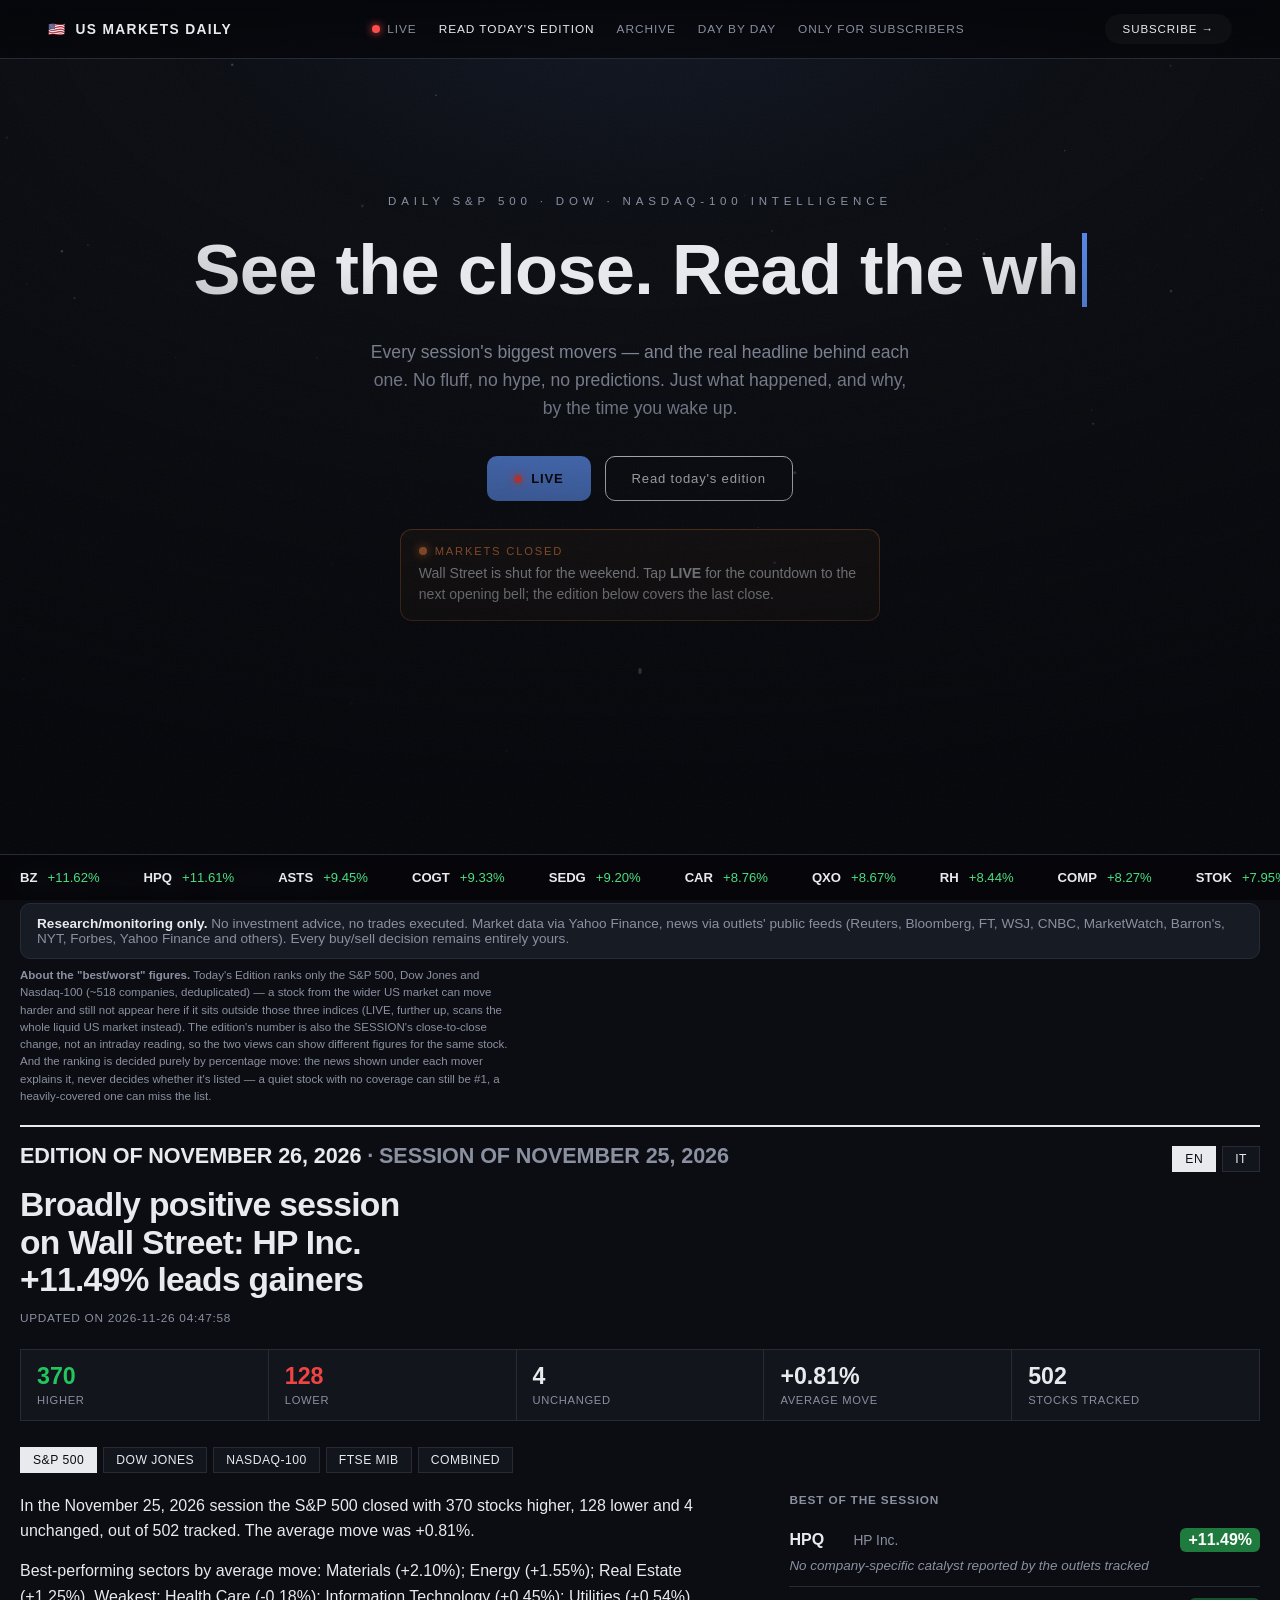
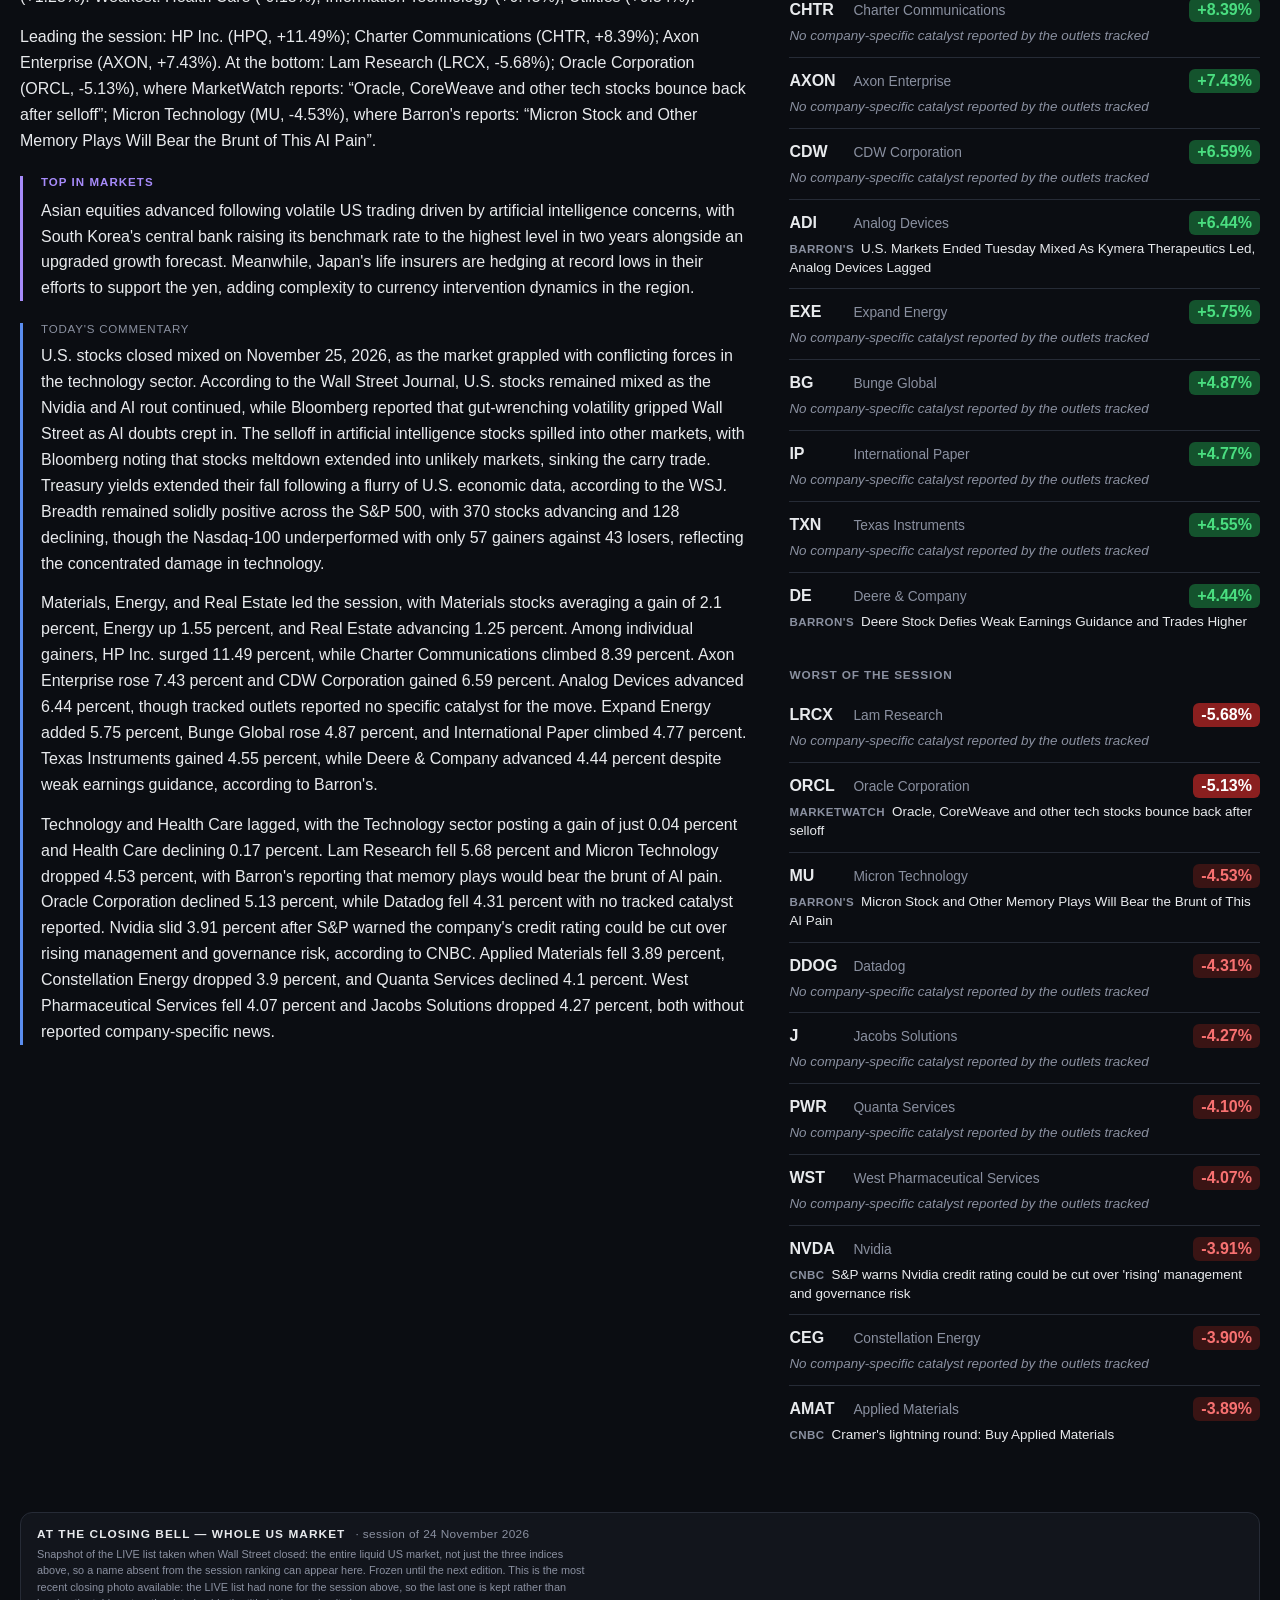
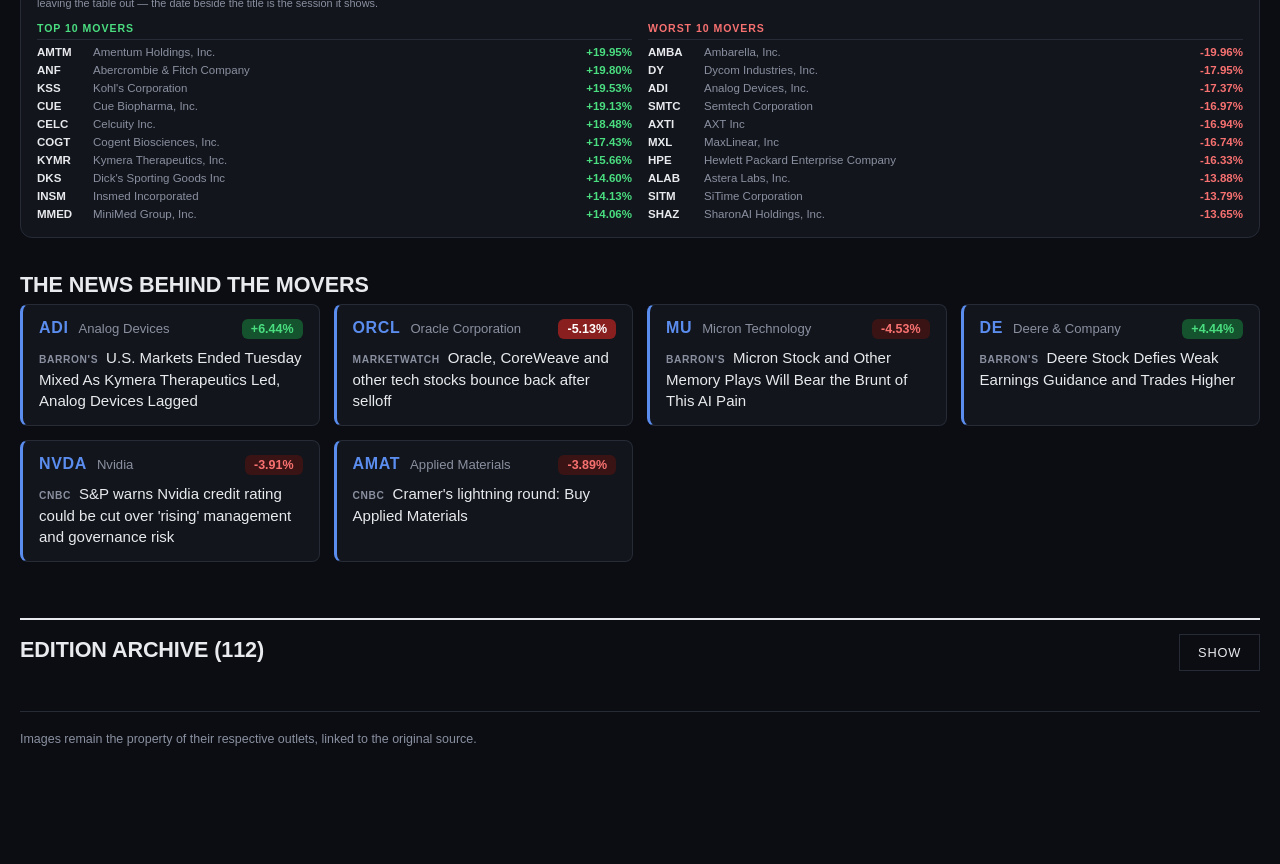
==== commit 7625ed54: "Scatto del 2026-11-26" ====
--- a/index.html
+++ b/index.html
@@ -883,7 +883,7 @@
 // cambiano una volta al giorno, quindi una richiesta in piu' non servirebbe a
 // niente e aggiungerebbe un modo di fallire.
 const STREAKS = {"updated": "2026-11-26T03:48:14Z", "session_date": "2026-11-25", "universe": 558, "up": {"count": 391, "by_length": {"1": 102, "2": 65, "3": 169, "4": 54, "5": 1}, "top": [{"symbol": "EG", "name": "Everest Group", "indices": ["sp500"], "days": 5, "cum_pct": 3.24}, {"symbol": "CSGP", "name": "CoStar Group", "indices": ["sp500"], "days": 4, "cum_pct": 18.54}, {"symbol": "CTSH", "name": "Cognizant", "indices": ["sp500"], "days": 4, "cum_pct": 12.45}, {"symbol": "PHM", "name": "PulteGroup", "indices": ["sp500"], "days": 4, "cum_pct": 10.06}, {"symbol": "ACN", "name": "Accenture", "indices": ["sp500"], "days": 4, "cum_pct": 10.02}, {"symbol": "DHI", "name": "D. R. Horton", "indices": ["sp500"], "days": 4, "cum_pct": 9.98}, {"symbol": "IFF", "name": "International Flavors & Fragrances", "indices": ["sp500"], "days": 4, "cum_pct": 9.54}, {"symbol": "MKC", "name": "McCormick & Company", "indices": ["sp500"], "days": 4, "cum_pct": 8.77}, {"symbol": "TRI", "name": "Thomson Reuters", "indices": ["nasdaq100"], "days": 4, "cum_pct": 8.76}, {"symbol": "IBM", "name": "IBM", "indices": ["sp500", "dow"], "days": 4, "cum_pct": 8.75}, {"symbol": "LEN", "name": "Lennar", "indices": ["sp500"], "days": 4, "cum_pct": 8.58}, {"symbol": "DOC", "name": "Healthpeak Properties", "indices": ["sp500"], "days": 4, "cum_pct": 7.92}, {"symbol": "LOW", "name": "Lowe's", "indices": ["sp500"], "days": 4, "cum_pct": 7.53}, {"symbol": "CPRT", "name": "Copart", "indices": ["sp500", "nasdaq100"], "days": 4, "cum_pct": 7.49}, {"symbol": "HD", "name": "Home Depot (The)", "indices": ["sp500", "dow"], "days": 4, "cum_pct": 7.3}]}, "down": {"count": 162, "by_length": {"1": 88, "2": 61, "3": 4, "6": 3, "7": 3, "8+": 3}, "top": [{"symbol": "MPC", "name": "Marathon Petroleum", "indices": ["sp500"], "days": -8, "cum_pct": -16.49}, {"symbol": "VLO", "name": "Valero Energy", "indices": ["sp500"], "days": -8, "cum_pct": -14.96}, {"symbol": "PSX", "name": "Phillips 66", "indices": ["sp500"], "days": -8, "cum_pct": -10.88}, {"symbol": "BPE.MI", "name": "BPER Banca", "indices": ["ftsemib"], "days": -7, "cum_pct": -9.55}, {"symbol": "ENI.MI", "name": "Eni", "indices": ["ftsemib"], "days": -7, "cum_pct": -8.35}, {"symbol": "TRN.MI", "name": "Terna", "indices": ["ftsemib"], "days": -7, "cum_pct": -6.71}, {"symbol": "SNDK", "name": "Sandisk", "indices": ["sp500", "nasdaq100"], "days": -6, "cum_pct": -22.76}, {"symbol": "ISP.MI", "name": "Intesa Sanpaolo", "indices": ["ftsemib"], "days": -6, "cum_pct": -9.43}, {"symbol": "BAMI.MI", "name": "Banco BPM", "indices": ["ftsemib"], "days": -6, "cum_pct": -8.29}, {"symbol": "TEN.MI", "name": "Tenaris", "indices": ["ftsemib"], "days": -3, "cum_pct": -7.54}, {"symbol": "UCG.MI", "name": "UniCredit", "indices": ["ftsemib"], "days": -3, "cum_pct": -5.71}, {"symbol": "SJM", "name": "J.M. Smucker Company (The)", "indices": ["sp500"], "days": -3, "cum_pct": -2.71}, {"symbol": "COST", "name": "Costco", "indices": ["sp500", "nasdaq100"], "days": -3, "cum_pct": -1.39}, {"symbol": "MU", "name": "Micron Technology", "indices": ["sp500", "nasdaq100"], "days": -2, "cum_pct": -15.04}, {"symbol": "ALAB", "name": "Astera Labs", "indices": ["nasdaq100"], "days": -2, "cum_pct": -14.31}]}, "flat": {"count": 5}};
-const SHOTS = ["2026-09-04", "2026-09-05", "2026-09-06", "2026-09-07", "2026-09-08", "2026-09-09", "2026-09-10", "2026-09-11", "2026-09-12", "2026-09-13", "2026-09-14", "2026-09-15", "2026-09-16", "2026-09-17", "2026-09-18", "2026-09-19", "2026-09-20", "2026-09-21", "2026-09-22", "2026-09-23", "2026-09-24", "2026-09-25", "2026-09-26", "2026-09-27", "2026-09-28", "2026-09-29", "2026-09-30", "2026-10-01", "2026-10-02", "2026-10-03", "2026-10-04", "2026-10-05", "2026-10-06", "2026-10-07", "2026-10-08", "2026-10-09", "2026-10-10", "2026-10-11", "2026-10-12", "2026-10-13", "2026-10-14", "2026-10-15", "2026-10-16", "2026-10-17", "2026-10-18", "2026-10-19", "2026-10-20", "2026-10-21", "2026-10-22", "2026-10-23", "2026-10-24", "2026-10-25", "2026-10-26", "2026-10-27", "2026-10-28", "2026-10-29", "2026-10-30", "2026-10-31", "2026-11-01", "2026-11-02", "2026-11-03", "2026-11-04", "2026-11-05", "2026-11-06", "2026-11-07", "2026-11-08", "2026-11-09", "2026-11-10", "2026-11-11", "2026-11-12", "2026-11-13", "2026-11-14", "2026-11-15", "2026-11-16", "2026-11-17", "2026-11-18", "2026-11-19", "2026-11-20", "2026-11-21", "2026-11-22", "2026-11-23", "2026-11-24", "2026-11-25"];
+const SHOTS = ["2026-09-04", "2026-09-05", "2026-09-06", "2026-09-07", "2026-09-08", "2026-09-09", "2026-09-10", "2026-09-11", "2026-09-12", "2026-09-13", "2026-09-14", "2026-09-15", "2026-09-16", "2026-09-17", "2026-09-18", "2026-09-19", "2026-09-20", "2026-09-21", "2026-09-22", "2026-09-23", "2026-09-24", "2026-09-25", "2026-09-26", "2026-09-27", "2026-09-28", "2026-09-29", "2026-09-30", "2026-10-01", "2026-10-02", "2026-10-03", "2026-10-04", "2026-10-05", "2026-10-06", "2026-10-07", "2026-10-08", "2026-10-09", "2026-10-10", "2026-10-11", "2026-10-12", "2026-10-13", "2026-10-14", "2026-10-15", "2026-10-16", "2026-10-17", "2026-10-18", "2026-10-19", "2026-10-20", "2026-10-21", "2026-10-22", "2026-10-23", "2026-10-24", "2026-10-25", "2026-10-26", "2026-10-27", "2026-10-28", "2026-10-29", "2026-10-30", "2026-10-31", "2026-11-01", "2026-11-02", "2026-11-03", "2026-11-04", "2026-11-05", "2026-11-06", "2026-11-07", "2026-11-08", "2026-11-09", "2026-11-10", "2026-11-11", "2026-11-12", "2026-11-13", "2026-11-14", "2026-11-15", "2026-11-16", "2026-11-17", "2026-11-18", "2026-11-19", "2026-11-20", "2026-11-21", "2026-11-22", "2026-11-23", "2026-11-24", "2026-11-25", "2026-11-26"];
 // I giorni per cui esiste anche la versione GRANDE (shots/full/<data>.jpg), che
 // il visore carica al clic. Elenco separato perche' le due immagini le produce
 // lo stesso step ma in due passi: se il ridimensionamento salta, la miniatura
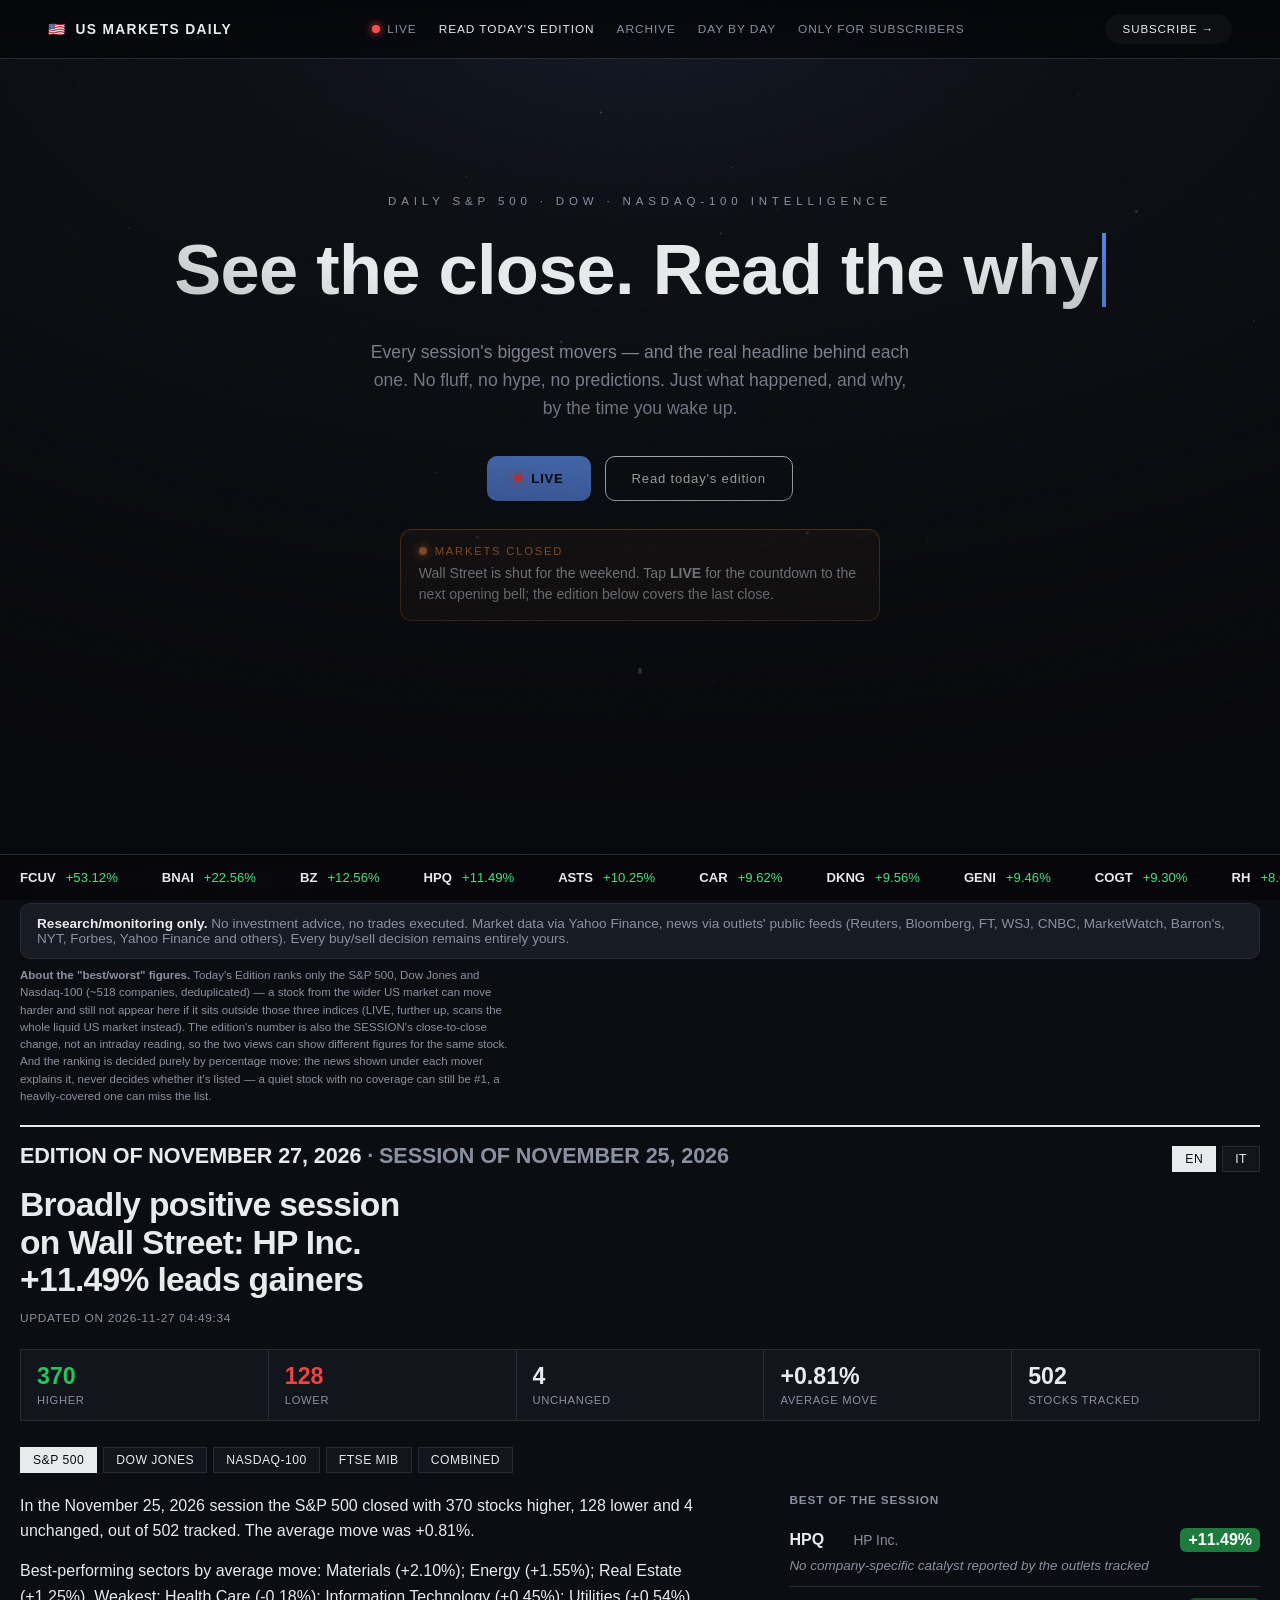
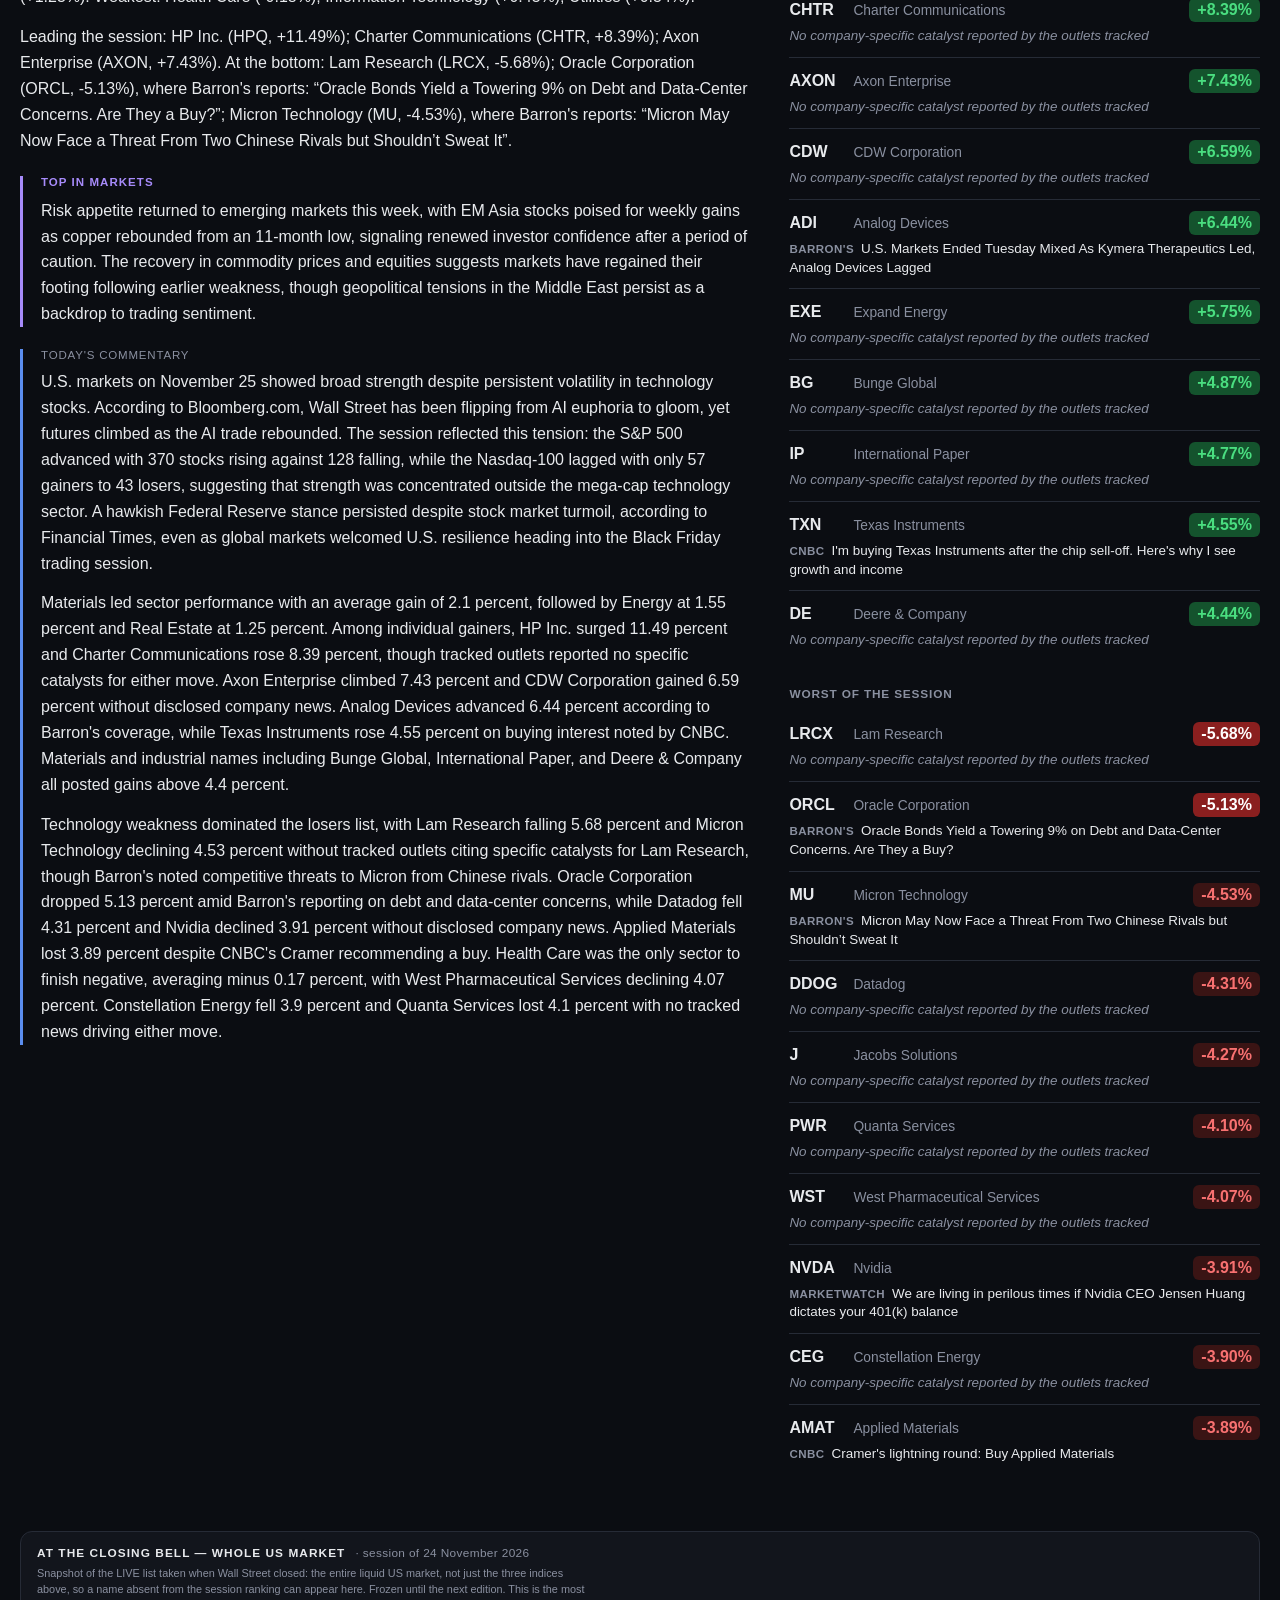
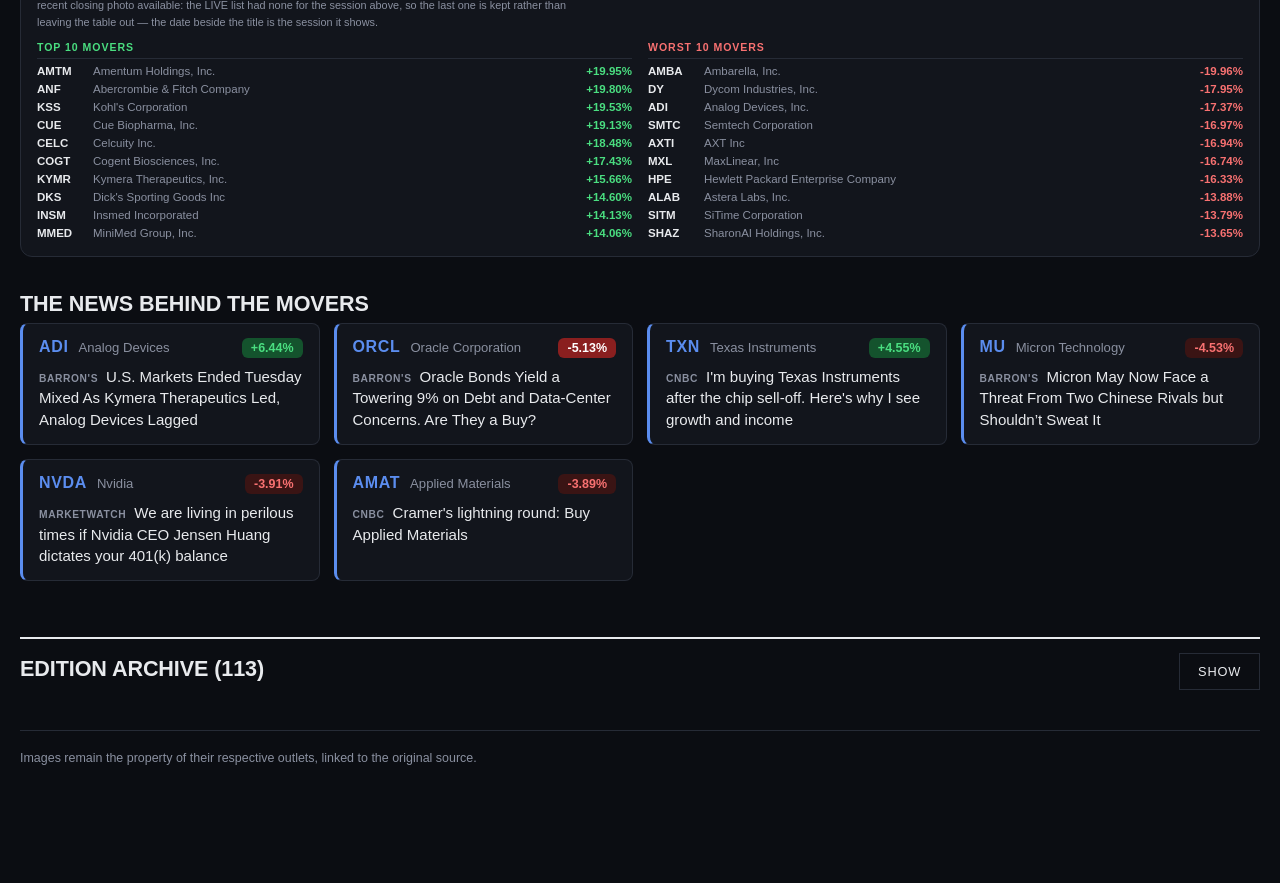
==== commit 1df8219d: "Edizione del 2026-11-27 04:49 CET" ====
--- a/index.html
+++ b/index.html
@@ -763,7 +763,7 @@
        comunque di che giornata si tratta invece di una pagina bianca, e Google e la
        card di LinkedIn trovano un testo anche senza eseguire il JS. -->
   <div id="liveStrip" class="live-strip only-live" hidden></div>
-  <div id="editionsContent"><div class="eyebrow">Edition of November 26, 2026 <span class="dim">&middot; session of November 25, 2026</span></div>
+  <div id="editionsContent"><div class="eyebrow">Edition of November 27, 2026 <span class="dim">&middot; session of November 25, 2026</span></div>
     <h2 class="edition-headline">Broadly positive session on Wall Street: HP Inc. +11.49% leads gainers</h2>
     <div class="edition-text"><p>In the November 25, 2026 session the S&amp;P 500 closed with 370 stocks higher, 128 lower and 4 unchanged, out of 502 tracked. The average move was +0.81%.</p></div></div>
 
@@ -877,12 +877,12 @@
 });
 </script>
 <script>
-const EDITIONS = [{"edition_date": "2026-11-26", "edition_date_it": "26 novembre 2026", "session_date_it": "25 novembre 2026", "session_date": "2026-11-25", "edition_kind": "session", "live_close_movers": {"captured_at": "2026-11-24T21:11:33Z", "session_date": "2026-11-24", "universe": 1318, "gainers": [{"symbol": "AMTM", "name": "Amentum Holdings, Inc.", "pct": 19.95}, {"symbol": "ANF", "name": "Abercrombie & Fitch Company", "pct": 19.8}, {"symbol": "KSS", "name": "Kohl's Corporation", "pct": 19.53}, {"symbol": "CUE", "name": "Cue Biopharma, Inc.", "pct": 19.13}, {"symbol": "CELC", "name": "Celcuity Inc.", "pct": 18.48}, {"symbol": "COGT", "name": "Cogent Biosciences, Inc.", "pct": 17.43}, {"symbol": "KYMR", "name": "Kymera Therapeutics, Inc.", "pct": 15.66}, {"symbol": "DKS", "name": "Dick's Sporting Goods Inc", "pct": 14.6}, {"symbol": "INSM", "name": "Insmed Incorporated", "pct": 14.13}, {"symbol": "MMED", "name": "MiniMed Group, Inc.", "pct": 14.06}], "losers": [{"symbol": "AMBA", "name": "Ambarella, Inc.", "pct": -19.96}, {"symbol": "DY", "name": "Dycom Industries, Inc.", "pct": -17.95}, {"symbol": "ADI", "name": "Analog Devices, Inc.", "pct": -17.37}, {"symbol": "SMTC", "name": "Semtech Corporation", "pct": -16.97}, {"symbol": "AXTI", "name": "AXT Inc", "pct": -16.94}, {"symbol": "MXL", "name": "MaxLinear, Inc", "pct": -16.74}, {"symbol": "HPE", "name": "Hewlett Packard Enterprise Company", "pct": -16.33}, {"symbol": "ALAB", "name": "Astera Labs, Inc.", "pct": -13.88}, {"symbol": "SITM", "name": "SiTime Corporation", "pct": -13.79}, {"symbol": "SHAZ", "name": "SharonAI Holdings, Inc.", "pct": -13.65}]}, "headline": "Seduta ampiamente positiva a Wall Street: HP Inc. +11,49% guida i rialzi", "generated_at": "2026-11-26 04:47:58", "manual_commentary_html": "\u003cp>I mercati azionari statunitensi hanno chiuso misti il 25 novembre 2026, mentre il mercato affrontava forze contrastanti nel settore tecnologico. Secondo il Wall Street Journal, i titoli statunitensi sono rimasti misti mentre il crollo di Nvidia e dell&#x27;intelligenza artificiale ha continuato, mentre Bloomberg ha riferito che una volatilità straziante ha colpito Wall Street mentre i dubbi sull&#x27;IA si infiltravano. La svendita dei titoli di intelligenza artificiale si è estesa ad altri mercati, con Bloomberg che ha notato come il crollo dei titoli si sia esteso a mercati improbabili, affondando il carry trade. I rendimenti dei Treasury hanno esteso il loro calo in seguito a una serie di dati economici statunitensi, secondo il WSJ. L&#x27;ampiezza è rimasta solidamente positiva nell&#x27;S&amp;P 500, con 370 titoli in rialzo e 128 in calo, anche se il Nasdaq-100 ha sottoperformato con soli 57 titoli in rialzo contro 43 in calo, riflettendo il danno concentrato nel settore tecnologico.\u003c/p>\u003cp>Materiali, Energia e Real Estate hanno guidato la seduta, con i titoli dei Materiali in media in rialzo del 2,1 percento, l&#x27;Energia in rialzo dell&#x27;1,55 percento e il Real Estate in rialzo dell&#x27;1,25 percento. Tra i singoli titoli in rialzo, HP Inc. è salita del 11,49 percento, mentre Charter Communications è salita dell&#x27;8,39 percento. Axon Enterprise è salita del 7,43 percento e CDW Corporation ha guadagnato il 6,59 percento. Analog Devices è avanzata del 6,44 percento, sebbene gli outlet tracciati non abbiano segnalato alcun catalizzatore specifico per la mossa. Expand Energy ha aggiunto il 5,75 percento, Bunge Global è salita del 4,87 percento e International Paper è salita del 4,77 percento. Texas Instruments ha guadagnato il 4,55 percento, mentre Deere &amp; Company è avanzata del 4,44 percento nonostante le deboli previsioni sugli utili, secondo Barron&#x27;s.\u003c/p>\u003cp>La Tecnologia e l&#x27;Assistenza Sanitaria hanno sottoperformato, con il settore Tecnologico che ha registrato un guadagno di soli 0,04 percento e l&#x27;Assistenza Sanitaria in calo dello 0,17 percento. Lam Research è scesa del 5,68 percento e Micron Technology è scesa del 4,53 percento, con Barron&#x27;s che ha riferito che i produttori di memoria subiranno il peso maggiore del dolore dell&#x27;IA. Oracle Corporation è scesa del 5,13 percento, mentre Datadog è scesa del 4,31 percento senza alcun catalizzatore aziendale tracciato. Nvidia è scesa del 3,91 percento dopo che S&amp;P ha avvertito che il rating di credito dell&#x27;azienda potrebbe essere tagliato a causa di rischi di gestione e governance in aumento, secondo CNBC. Applied Materials è scesa del 3,89 percento, Constellation Energy è scesa del 3,9 percento e Quanta Services è scesa del 4,1 percento. West Pharmaceutical Services è scesa del 4,07 percento e Jacobs Solutions è scesa del 4,27 percento, entrambe senza notizie specifiche dell&#x27;azienda segnalate.\u003c/p>", "auto_report": {"stats": {"n_up": 370, "n_down": 128, "n_flat": 4, "n_total": 502, "avg_pct": 0.81, "best_sectors": [{"sector": "Materials", "avg_pct": 2.1}, {"sector": "Energy", "avg_pct": 1.55}, {"sector": "Real Estate", "avg_pct": 1.25}], "worst_sectors": [{"sector": "Health Care", "avg_pct": -0.18}, {"sector": "Information Technology", "avg_pct": 0.45}, {"sector": "Utilities", "avg_pct": 0.54}]}, "paragraphs": ["Nella seduta del 25 novembre 2026 l'S&P 500 ha chiuso con 370 societa' in rialzo, 128 in ribasso e 4 invariate, su 502 titoli monitorati. La variazione media dell'indice e' stata di +0,81%.", "Settori con la variazione media migliore: Materials (+2,10%); Energy (+1,55%); Real Estate (+1,25%). Settori piu' debolli: Health Care (-0,18%); Information Technology (+0,45%); Utilities (+0,54%).", "In cima alla seduta: HP Inc. (HPQ, +11,49%); Charter Communications (CHTR, +8,39%); Axon Enterprise (AXON, +7,43%). In fondo: Lam Research (LRCX, -5,68%); Oracle Corporation (ORCL, -5,13%), dove MarketWatch riporta: «Oracle, CoreWeave and other tech stocks bounce back after selloff»; Micron Technology (MU, -4,53%), dove Barron's riporta: «Micron Stock and Other Memory Plays Will Bear the Brunt of This AI Pain»."], "gainers": [{"symbol": "HPQ", "name": "HP Inc.", "sector": "Information Technology", "pct_change": 11.49, "last_close": 31.15, "reason": null, "indices": ["sp500"]}, {"symbol": "CHTR", "name": "Charter Communications", "sector": "Communication Services", "pct_change": 8.39, "last_close": 147.27, "reason": null, "indices": ["sp500"]}, {"symbol": "AXON", "name": "Axon Enterprise", "sector": "Industrials", "pct_change": 7.43, "last_close": 343.05, "reason": null, "indices": ["sp500", "nasdaq100"]}, {"symbol": "CDW", "name": "CDW Corporation", "sector": "Information Technology", "pct_change": 6.59, "last_close": 174.97, "reason": null, "indices": ["sp500"]}, {"symbol": "ADI", "name": "Analog Devices", "sector": "Information Technology", "pct_change": 6.44, "last_close": 333.11, "reason": {"title": "U.S. Markets Ended Tuesday Mixed As Kymera Therapeutics Led, Analog Devices Lagged", "source": "Barron's", "link": "https://news.google.com/rss/articles/[base64]?oc=5"}, "indices": ["sp500", "nasdaq100"]}, {"symbol": "EXE", "name": "Expand Energy", "sector": "Energy", "pct_change": 5.75, "last_close": 86.77, "reason": null, "indices": ["sp500"]}, {"symbol": "BG", "name": "Bunge Global", "sector": "Consumer Staples", "pct_change": 4.87, "last_close": 88.15, "reason": null, "indices": ["sp500"]}, {"symbol": "IP", "name": "International Paper", "sector": "Materials", "pct_change": 4.77, "last_close": 32.08, "reason": null, "indices": ["sp500"]}, {"symbol": "TXN", "name": "Texas Instruments", "sector": "Information Technology", "pct_change": 4.55, "last_close": 270.19, "reason": null, "indices": ["sp500", "nasdaq100"]}, {"symbol": "DE", "name": "Deere & Company", "sector": "Industrials", "pct_change": 4.44, "last_close": 641.02, "reason": {"title": "Deere Stock Defies Weak Earnings Guidance and Trades Higher", "source": "Barron's", "link": "https://news.google.com/rss/articles/CBMid0FVX3lxTFAzSnBCdTFpVF9kelZJTm5SdjhDNWkyRXRHMkpVZFVoMjZzZ3o3OXkwRE9nclZmcjNzNVExUWZsOF94MS0ydVBvLWpkd3dNeU1ueW1mZXhscHc2SF91eklFb3FpekkwbjAtSGxERmxwN2JrUVlTUW1r?oc=5"}, "indices": ["sp500"]}], "losers": [{"symbol": "LRCX", "name": "Lam Research", "sector": "Information Technology", "pct_change": -5.68, "last_close": 185.01, "reason": null, "indices": ["sp500", "nasdaq100"]}, {"symbol": "ORCL", "name": "Oracle Corporation", "sector": "Information Technology", "pct_change": -5.13, "last_close": 103.88, "reason": {"title": "Oracle, CoreWeave and other tech stocks bounce back after selloff", "source": "MarketWatch", "link": "https://news.google.com/rss/articles/[base64]?oc=5"}, "indices": ["sp500"]}, {"symbol": "MU", "name": "Micron Technology", "sector": "Information Technology", "pct_change": -4.53, "last_close": 601.25, "reason": {"title": "Micron Stock and Other Memory Plays Will Bear the Brunt of This AI Pain", "source": "Barron's", "link": "https://news.google.com/rss/articles/CBMieEFVX3lxTE5WWnpuMjczNDRkNmZZNlFLVFM1YkZNUXlUcEY4YndVcTNvOWVGc2hwV2M2QWxaamxLc0g4QWdtY2gxZ0xxYTZqMnVmN1B6RVB4VTRRQXc2VzNKTFVTLXBfMUQzbEtZYlcwaDU4UVZoQkZrVXJ6NmZVNA?oc=5"}, "indices": ["sp500", "nasdaq100"]}, {"symbol": "DDOG", "name": "Datadog", "sector": "Information Technology", "pct_change": -4.31, "last_close": 158.25, "reason": null, "indices": ["sp500", "nasdaq100"]}, {"symbol": "J", "name": "Jacobs Solutions", "sector": "Industrials", "pct_change": -4.27, "last_close": 145.49, "reason": null, "indices": ["sp500"]}, {"symbol": "PWR", "name": "Quanta Services", "sector": "Industrials", "pct_change": -4.1, "last_close": 565.47, "reason": null, "indices": ["sp500"]}, {"symbol": "WST", "name": "West Pharmaceutical Services", "sector": "Health Care", "pct_change": -4.07, "last_close": 372.94, "reason": null, "indices": ["sp500"]}, {"symbol": "NVDA", "name": "Nvidia", "sector": "Information Technology", "pct_change": -3.91, "last_close": 149.3, "reason": {"title": "S&P warns Nvidia credit rating could be cut over 'rising' management and governance risk", "source": "CNBC", "link": "https://news.google.com/rss/articles/[base64]?oc=5"}, "indices": ["sp500", "dow", "nasdaq100"]}, {"symbol": "CEG", "name": "Constellation Energy", "sector": "Utilities", "pct_change": -3.9, "last_close": 235.28, "reason": null, "indices": ["sp500", "nasdaq100"]}, {"symbol": "AMAT", "name": "Applied Materials", "sector": "Information Technology", "pct_change": -3.89, "last_close": 311.18, "reason": {"title": "Cramer's lightning round: Buy Applied Materials", "source": "CNBC", "link": "https://news.google.com/rss/articles/[base64]?oc=5"}, "indices": ["sp500", "nasdaq100"]}]}, "markets_brief": {"items": [{"title": "Japan Life Insurers Complicate Yen Fight With Record Low Hedging", "source": "Bloomberg", "link": "https://www.bloomberg.com/news/articles/2026-11-26/japan-life-insurers-complicate-yen-fight-with-record-low-hedging"}, {"title": "South Korea upgrades growth forecast, raises benchmark rates to highest in two years", "source": "CNBC", "link": "https://www.cnbc.com/2026/11/26/bok-rate-decision-korea-gdp-inflation.html"}, {"title": "Stocks advance in Asia after volatile US trading over AI risks", "source": "Financial Times", "link": "https://www.ft.com/content/6e217409-9fbb-456c-b405-2eb15bb69679"}, {"title": "Disney’s ‘Hexed’ Filmmakers On Villainy, Trauma, And Our Choices", "source": "Forbes", "link": "https://www.forbes.com/sites/laurasirikul/2026/11/25/disneys-hexed-filmmakers-on-villainy-trauma-and-our-choices/"}, {"title": "S&P warns Nvidia credit rating could be cut over 'rising' management and governance risk", "source": "CNBC", "link": "https://www.cnbc.com/2026/11/26/nvidia-market-governance-risk.html"}], "prose_html": "\u003cp>I mercati azionari asiatici hanno avanzato dopo il volatile trading statunitense guidato da preoccupazioni sull&#x27;intelligenza artificiale, mentre la banca centrale della Corea del Sud ha innalzato il suo tasso di riferimento al massimo in due anni insieme a una previsione di crescita rivista al rialzo. Nel frattempo, gli assicuratori sulla vita giapponesi stanno effettuando coperture a livelli record nei loro sforzi per sostenere lo yen, aggiungendo complessità alle dinamiche di intervento valutario nella regione.\u003c/p>", "prose_html_en": "\u003cp>Asian equities advanced following volatile US trading driven by artificial intelligence concerns, with South Korea&#x27;s central bank raising its benchmark rate to the highest level in two years alongside an upgraded growth forecast. Meanwhile, Japan&#x27;s life insurers are hedging at record lows in their efforts to support the yen, adding complexity to currency intervention dynamics in the region.\u003c/p>"}, "feed": [{"category": "mercati", "image": null, "link": "https://www.bloomberg.com/news/articles/2026-11-26/japan-life-insurers-complicate-yen-fight-with-record-low-hedging", "published": "Thu, 26 Nov 2026 03:36:45 GMT", "source": "Bloomberg", "summary": "Japan’s concerted push to bolster the yen is running into a major headwind, after the nation’s biggest life insurers slashed their currency hedging to a record low in the fiscal first half.", "title": "Japan Life Insurers Complicate Yen Fight With Record Low Hedging"}, {"category": "mercati", "image": "https://image.cnbcfm.com/api/v1/image/108081278-1735794858312-gettyimages-2186780528-jhk241128007.jpeg?v=1764205808&amp;w=1920&amp;h=1080", "link": "https://www.cnbc.com/2026/11/26/bok-rate-decision-korea-gdp-inflation.html", "published": "Thu, 26 Nov 2026 03:32:53 GMT", "source": "CNBC", "summary": "The central bank raised rates by 25 basis points to 3.25% for its final meeting of the year, in line with expectations from economists.", "title": "South Korea upgrades growth forecast, raises benchmark rates to highest in two years"}, {"category": "mercati", "image": "https://images.ft.com/v3/image/raw/https%3A%2F%2Fd1e00ek4ebabms.cloudfront.net%2Fproduction%2Ff1bd4d3b-316a-4258-ab5b-a9f7fe705ea1.jpg?source=next-home-page&dpr=2&width=580&fit=scale-down", "link": "https://www.ft.com/content/6e217409-9fbb-456c-b405-2eb15bb69679", "published": "Thu, 26 Nov 2026 03:28:45 GMT", "source": "Financial Times", "summary": "Tech shares hit this month by fears over whether an AI boom can be sustained", "title": "Stocks advance in Asia after volatile US trading over AI risks"}, {"category": "mercati", "image": "https://imageio.forbes.com/specials-images/imageserve/6b07a04d68e803ff804084bd/0x0.jpg", "link": "https://www.forbes.com/sites/laurasirikul/2026/11/25/disneys-hexed-filmmakers-on-villainy-trauma-and-our-choices/", "published": "Wed, 25 Nov 2026 22:20:56 -0500", "source": "Forbes", "summary": "Disney's 'Hexed' filmmakers Fawn Veerasunthorn, Josie Trinidad, and Dana Ledoux Miller on the film's villain, generational trauma, and how breaking the cycle.", "title": "Disney’s ‘Hexed’ Filmmakers On Villainy, Trauma, And Our Choices"}, {"category": "mercati", "image": "https://image.cnbcfm.com/api/v1/image/108559274-1795616819098-gettyimages-2306584360-vcg111684383907.jpeg?v=1795616838&amp;w=1920&amp;h=1080", "link": "https://www.cnbc.com/2026/11/26/nvidia-market-governance-risk.html", "published": "Thu, 26 Nov 2026 03:19:44 GMT", "source": "CNBC", "summary": "S&amp;P Global Ratings said Nvidia's credit rating could be cut by one notch as it flagged \"rising\" management and governance risk at the chipmaker.", "title": "S&P warns Nvidia credit rating could be cut over 'rising' management and governance risk"}, {"category": "mercati", "image": "https://images.ft.com/v3/image/raw/https%3A%2F%2Fd1e00ek4ebabms.cloudfront.net%2Fproduction%2F18a8a7c1-e023-423b-a9f3-892dd8b26cab.jpg?source=next-home-page&dpr=2&width=580&fit=scale-down", "link": "https://www.ft.com/content/e6adc42b-2851-4122-80cc-326312d823ee?syn-25a6b1a6=1", "published": "Thu, 26 Nov 2026 03:11:09 GMT", "source": "Financial Times", "summary": "Normalisation has not only put households on the hunt for returns but given them rapidly growing power to surprise markets", "title": "Mrs Takaichi vs Mrs Watanabe: Japan’s coming financial clash"}, {"category": "crypto", "image": "https://www.tbstat.com/cdn-cgi/image/width=1600,height=900,fit=cover,format=jpeg,quality=80/wp/uploads/2026/11/darren-halstead-sT50jo9LCH0-unsplash-scaled-e1795660899257.jpg", "link": "https://www.theblock.co/news/regulation/2026-11-25-house-committee-advances-strategic-bitcoin-reserve-bill-446778", "published": "Thu, 26 Nov 2026 03:03:01 +0000", "source": "The Block", "summary": "The current 119th Congress is expected to adjourn in the coming weeks, leaving little time for full passage before the session ends.", "title": "House Committee advances Strategic Bitcoin Reserve bill with narrow path to passage"}, {"category": "mercati", "image": null, "link": "https://www.bloomberg.com/news/newsletters/2026-11-26/rupee-hits-8-month-high-as-india-november-stock-inflows-reach-14-7-billion", "published": "Thu, 26 Nov 2026 02:32:22 GMT", "source": "Bloomberg", "summary": "ANZ Banking Group sees room for the rupee to gain further to 90-91 per dollar.", "title": "Rupee Hits 8-Month High as India November Stock Inflows Reach $14.7 Billion: INR"}, {"category": "crypto", "image": "https://www.tbstat.com/cdn-cgi/image/width=1600,height=900,fit=cover,format=jpeg,quality=80/wp/uploads/2026/11/gettyimages-1642600681-170667a-e1795658386161.jpg", "link": "https://www.theblock.co/news/business/2026-11-25-layerzero-kakaopay-samsung-446770", "published": "Thu, 26 Nov 2026 02:22:43 +0000", "source": "The Block", "summary": "Zero uses ZK proofs to separate execution from verification, removing a layer of redundancy by leaving validators to only verify the proofs.", "title": "LayerZero adds Samsung Card, Kakao Pay, ZAN as validators for upcoming Zero blockchain"}, {"category": "mercati", "image": "https://imageio.forbes.com/specials-images/imageserve/6b078e5e8b1cf3be46fe8a60/0x0.jpg?width=960&precrop=1042%2C586%2Cx0%2Cy407", "link": "https://www.forbes.com/sites/oliviashalhoup/2026/11/25/artist-led-run-clubs-are-hotter-than-ever-the-artists-leading-the-charge-break-down-why/", "published": "Wed, 25 Nov 2026 21:08:50 -0500", "source": "Forbes", "summary": "As artist-led run clubs take over the globe, Chino Pacas, Waka Flocka Flame, and Travis Barker lead the charge.", "title": "Artist-Led Run Clubs Are Hotter Than Ever, The Artists Leading The Charge Break Down Why"}, {"category": "mercati", "image": "https://static01.nyt.com/images/2026/10/14/multimedia/00Biz-Disney-ABC-HFO-hvlk/00Biz-Disney-ABC-HFO-hvlk-mediumSquareAt3X.jpg", "link": "https://www.nytimes.com/2026/11/25/business/media/disney-fcc-abc-ruling.html", "published": "Thu, 26 Nov 2026 02:01:20 +0000", "source": "The New York Times", "summary": "A preliminary injunction halted an early regulatory review of the network’s operations in eight cities, including New York, Los Angeles and Chicago.", "title": "Judge Blocks F.C.C. From Targeting Disney’s Local ABC Licenses"}, {"category": "mercati", "image": "https://images.wsj.net/im-02809795", "link": "https://www.wsj.com/finance/stocks/nvidia-china-executive-affair-jay-puri-cenly-chen-a42d733b?mod=rss_markets_main", "published": "Thu, 26 Nov 2026 02:00:00 GMT", "source": "The Wall Street Journal", "summary": "Nvidia’s sales chief dated a Super Micro executive for years. Now they have married and her former company has been linked to chip smuggling.", "title": "The Other Nvidia Romance With an Executive at a Company Linked to China"}, {"category": "mercati", "image": "https://static01.nyt.com/images/2026/11/25/multimedia/25dc-trump-econ-zmgl/25dc-trump-econ-zmgl-mediumSquareAt3X-v2.jpg", "link": "https://www.nytimes.com/2026/11/25/us/politics/trump-nvidia-stock-market.html", "published": "Thu, 26 Nov 2026 01:53:20 +0000", "source": "The New York Times", "summary": "The retreat of the stock market in recent days shows how President Trump’s push to reinstall the company’s chief executive has collided with the realities of his other policies.", "title": "Trump Rejoiced in the Market’s Nvidia Surge. It Didn’t Last Long."}, {"category": "crypto", "image": "https://s3-images.ctmedia.io/media/article-covers/2026/11/01M8AQMMS0BSMYA1QTZ20HG364/hi-aicpac.jpg", "link": "https://cointelegraph.com/news/ai-labs-likely-sitting-on-cryptography-bombshells-computer-scientist-says?utm_source=rss_feed&utm_medium=rss&utm_campaign=rss_partner_inbound", "published": "Thu, 26 Nov 2026 01:33:20 +0000", "source": "Cointelegraph", "summary": "AI is driving a massive wave of mathematical breakthroughs which could have implications for cryptography.", "title": "AI labs likely sitting on cryptography ‘bombshells,’ computer scientist says"}, {"category": "mercati", "image": "https://images.mktw.net/im-58425830", "link": "https://www.marketwatch.com/story/we-are-living-in-perilous-times-if-nvidias-jensen-huang-dictates-your-401-k-balance-e0942d1e?mod=mw_rss_topstories", "published": "Thu, 26 Nov 2026 01:15:00 GMT", "source": "MarketWatch", "summary": "Why did a futurist with Huang’s prescient vision build a company where all roads lead to him?", "title": "We are living in perilous times if Nvidia’s Jensen Huang dictates your 401(k) balance"}, {"category": "mercati", "image": "https://images.wsj.net/im-27526714", "link": "https://www.wsj.com/finance/investing/aschenbrenners-situational-awareness-tells-investors-it-lost-65-in-third-quarter-de8e9797?mod=rss_markets_main", "published": "Thu, 26 Nov 2026 01:04:00 GMT", "source": "The Wall Street Journal", "summary": "The hedge fund that nearly went out of business after steep losses this summer said it has worked to learn from its mistakes.", "title": "Aschenbrenner’s Situational Awareness Tells Investors It Lost 65% in Third Quarter"}, {"category": "italia", "image": "https://www.ansa.it/webimages/img_1280x720/2026/11/24/511ff0a6c5c3d0aa86cb33a61a0f4499.jpg", "link": "https://www.ansa.it/sito/notizie/economia/2026/11/26/borsa-tokyo-apertura-in-rialzo-141_e6ca0e4a-f30e-4149-91dd-e048b549a941.html", "published": "Thu, 26 Nov 2026 02:01:52 +0100", "source": "ANSA Economia", "summary": "Rimbalzo tecnico nonostante incertezze dazi", "title": "Borsa: Tokyo, apertura in rialzo (+1,41%)"}, {"category": "mercati", "image": "https://images.mktw.net/im-73383573", "link": "https://www.marketwatch.com/story/why-this-stock-market-selloff-is-probably-going-to-get-worse-before-it-gets-better-fce63a89?mod=mw_rss_topstories", "published": "Thu, 26 Nov 2026 00:33:00 GMT", "source": "MarketWatch", "summary": "Monday’s rally helped to paper over deeper issues that must be resolved before a durable bottom can arrive.", "title": "Why this stock-market selloff is probably going to get worse before it gets better"}, {"category": "tech", "image": "https://techcrunch.com/wp-content/uploads/2026/01/GettyImages-2256813240.jpg?resize=1200,800", "link": "https://techcrunch.com/2026/11/25/sp-considers-nvidia-credit-downgrade-over-governance-and-key-man-risks/", "published": "Wed, 25 Nov 2026 22:44:32 +0000", "source": "TechCrunch", "summary": "The credit rating agency may lower Nvidia's credit rating to AA-, the fourth-highest rating.", "title": "S&P considers Nvidia credit downgrade over governance and ‘key man’ risks"}, {"category": "crypto", "image": "https://cdn.decrypt.co/wp-content/uploads/2020/01/shutterstock_7881566261-gID_7.jpg", "link": "https://decrypt.co/384015/china-google-released-fast-new-ai-model-free-baidu-ernie", "published": "Wed, 25 Nov 2026 22:38:09 +0000", "source": "Decrypt", "summary": "Baidu has released the weights of its new high-speed reasoning model, giving developers a commercially usable alternative to proprietary AI services from OpenAI, Google, and Anthropic", "title": "China's Google Just Released Its Fast New AI Model for Free"}, {"category": "mercati", "image": null, "link": "https://www.economist.com/finance-and-economics/2026/11/25/can-americas-government-afford-affordability", "published": "Wed, 25 Nov 2026 22:33:27 +0000", "source": "The Economist", "summary": "Making things cheap is expensive", "title": "Can America’s government afford “affordability”?"}, {"category": "crypto", "image": "https://s3-images.ctmedia.io/media/article-covers/article-covers-110589-what-happened-in-crypto-today.jpg", "link": "https://cointelegraph.com/news/what-happened-in-crypto-today?utm_source=rss_feed&utm_medium=rss&utm_campaign=rss_partner_inbound", "published": "Wed, 25 Nov 2026 22:33:13 +0000", "source": "Cointelegraph", "summary": "Need to know what happened in crypto today? Here is the latest news on daily trends and events impacting Bitcoin price, blockchain, DeFi, Web3 and crypto regulation.", "title": "Here’s what happened in crypto today"}, {"category": "mercati", "image": null, "link": "https://news.google.com/rss/articles/[base64]?oc=5", "published": "Wed, 25 Nov 2026 22:16:00 GMT", "source": "Barron's", "summary": "Looking for Bargains? These S&amp;P 500 Companies Are Aggressively Buying Back Stock. &nbsp;&nbsp; Barron's", "title": "Looking for Bargains? These S&P 500 Companies Are Aggressively Buying Back Stock."}, {"category": "crypto", "image": "https://cdn.decrypt.co/wp-content/uploads/2026/11/alice-huang-social-gID_7.jpg", "link": "https://decrypt.co/384001/what-happened-alice-huang-nvidia-spy-scandal", "published": "Wed, 25 Nov 2026 21:46:02 +0000", "source": "Decrypt", "summary": "U.S. intelligence found no evidence that Beijing directed Alice Huang to spy on Nvidia’s CEO, but the former Megaspeed executive still faces entry bans and scrutiny of business ties.", "title": "What Happened to Alice Huang, the Woman at the Center of Nvidia’s Scandal?"}, {"category": "tech", "image": null, "link": "https://techcrunch.com/2026/11/25/fcc-approves-spacex-plan-to-put-ai-data-centers-in-space/", "published": "Wed, 25 Nov 2026 20:56:44 +0000", "source": "TechCrunch", "summary": "The FCC dismissed some of the key concerns raised by opponents, including potential threats to scientific research, because the agency determined they fell outside its regulatory authority.", "title": "FCC approves SpaceX plan to put AI data centers in space"}, {"category": "mercati", "image": null, "link": "https://news.google.com/rss/articles/[base64]?oc=5", "published": "Wed, 25 Nov 2026 20:44:01 GMT", "source": "Reuters", "summary": "US authorizes SpaceX to deploy 1 million satellites for data centers in space &nbsp;&nbsp; Reuters", "title": "US authorizes SpaceX to deploy 1 million satellites for data centers in space"}, {"category": "italia", "image": null, "link": "https://www.ansa.it/sito/notizie/economia/2026/11/25/wall-street-recupera-dj-044-nasdaq-078_71c41bba-e936-4677-a001-9227fde4b430.html", "published": "Wed, 25 Nov 2026 20:56:11 +0100", "source": "ANSA Economia", "summary": "S 500 perde lo 0,33%", "title": "Wall Street recupera, Dj +0,44%, Nasdaq -0,78%"}, {"category": "mercati", "image": null, "link": "https://news.google.com/rss/articles/[base64]?oc=5", "published": "Wed, 25 Nov 2026 19:32:39 GMT", "source": "Reuters", "summary": "Pakistan's PIA to shift UK flights to own fleet after Norse Atlantic suspension &nbsp;&nbsp; Reuters", "title": "Pakistan's PIA to shift UK flights to own fleet after Norse Atlantic suspension"}, {"category": "italia", "image": null, "link": "https://www.wallstreetitalia.com/tommaso-allione-e-se-domani-non-torno-il-cinema-puo-essere-un-atto-civile-siamo-tutti-responsabili-del-cambiamento/", "published": "Wed, 25 Nov 2026 18:39:20 +0000", "source": "Wall Street Italia", "summary": "Nella Giornata internazionale per l’eliminazione della violenza contro le donne, parlare di cinema significa anche interrogarsi sulla sua capacità di generare consapevolezza. Portare sullo schermo una storia reale, ancora viva nella memoria collettiva, richiede prima di tutto mis", "title": "Tommaso Allione e Se domani non torno: «Il cinema può essere un atto civile, siamo tutti responsabili del cambiamento»"}, {"category": "tech", "image": "https://media.wired.com/photos/6b070bb9c3af37e5a5192585/master/pass/GettyImages-2306835116.jpg", "link": "https://www.wired.com/story/iowa-lead-detonation-real-monitoring-work-begins/", "published": "Wed, 25 Nov 2026 18:38:12 +0000", "source": "Wired", "summary": "Early results indicate minimal signs of lead in the environment, though it will take days for more rigorous testing.", "title": "The Iowa Lead Detonation Happened. Now the Real Work Begins to Study It"}, {"category": "mercati", "image": null, "link": "https://news.google.com/rss/articles/CBMiekFVX3lxTE1qNE95d05EdUt4VmhtanBHWXZjaEZhUktJLXRZaUNqejRZWk1lRW5lRUdUbFhMOGM5OUZBVUNYOVAwZTk0LURzQ3RSZHJTU29QT3dGdWhyTjdaMzJUcUdFaUFMMktvUkx3aWE4LTRvUnYtN3NYZHU0TTJR?oc=5", "published": "Wed, 25 Nov 2026 17:50:00 GMT", "source": "Barron's", "summary": "Nvidia Stock Keeps Falling. It’s Obvious Jensen Was Not the Only Problem. &nbsp;&nbsp; Barron's", "title": "Nvidia Stock Keeps Falling. It’s Obvious Jensen Was Not the Only Problem."}, {"category": "italia", "image": null, "link": "https://www.wallstreetitalia.com/mercati-2027-dallintelligenza-artificiale-ai-tassi-la-ricetta-di-columbia-threadneedle-investments-per-navigare-tra-ritorni-e-rischi/", "published": "Wed, 25 Nov 2026 15:49:33 +0000", "source": "Wall Street Italia", "summary": "Nonostante gli shock geopolitici, le tensioni commerciali e il rialzo strutturale dei rendimenti, l’economia globale ha dimostrato una tenuta superiore alle attese, gettando le basi per un 2027 costruttivo ma decisamente più selettivo", "title": "Mercati 2027, dall’intelligenza artificiale ai tassi. La ricetta di Columbia Threadneedle Investments per navigare tra ritorni e rischi"}, {"category": "italia", "image": null, "link": "https://www.finanzaonline.com/notizie/sp-lancia-lallarme-inflazione-nel-2027-sfondera-il-4-in-ue-ripresa-a-rischio-sotto-il-peso-di-energia-e-debito", "published": "Wed, 25 Nov 2026 15:08:59 +0000", "source": "FinanzaOnline", "summary": "L'incubo inflazione torna a incombere sull'Europa. E questa volta il rischio è che la nuova fiammata dei prezzi si accompagni a una crescita debole, a un aumento dei costi di finanziamento e a una pressione crescente sui debiti pubblici. Secondo S&#038;P, l'inflazione nell'Eurozo", "title": "S&P lancia l’allarme inflazione: nel 2027 sfonderà il 4% in Ue. Ripresa a rischio sotto il peso di energia e debito"}, {"category": "tech", "image": "https://media.wired.com/photos/6aee6a4f4bc3f0945f84d9ea/master/pass/early%20black%20friday%20deals.png", "link": "https://www.wired.com/story/best-black-friday-deals-11-25-2026/", "published": "Wed, 25 Nov 2026 15:03:16 +0000", "source": "Wired", "summary": "The early bird gets the worm. Here are the best Black Friday deals for 2026 you can get right now.", "title": "The 30 Best Early Black Friday Deals: Our Ultimate Picks (2026)"}, {"category": "crypto", "image": "https://cryptonomist.ch/wp-content/uploads/2026/11/prezzo-bitcoin-calo-eccesso-paura-mercati.webp", "link": "https://cryptonomist.ch/2026/11/25/prezzo-bitcoin-calo-eccesso-paura-mercati/", "published": "Wed, 25 Nov 2026 14:54:57 +0000", "source": "The Cryptonomist", "summary": "Il Prezzo Bitcoin scende tra un eccesso di paura sui mercati, mentre i dati on-chain mostrano le balene accumulare in controtendenza ai retail.", "title": "Prezzo Bitcoin in calo: analisi dell’eccesso di paura sui mercati crypto"}, {"category": "scienza", "image": "https://wp.technologyreview.com/wp-content/uploads/2026/08/3_HighChair-crop.jpg?w=840", "link": "https://www.technologyreview.com/2026/11/25/1149808/the-download-ai-open-records-permafrost-fires/", "published": "Wed, 25 Nov 2026 13:10:00 +0000", "source": "MIT Technology Review", "summary": "This is today&#8217;s edition of The Download, our weekday newsletter that provides a daily dose of what&#8217;s going on in the world of technology. AI is straining America’s open records systems AI has intensified investors&#8217; interest in public records. Over the last few y", "title": "The Download: AI swamping open records, and firefighting for permafrost"}, {"category": "mercati", "image": null, "link": "https://www.economist.com/finance-and-economics/2026/11/24/are-americas-supply-chains-really-more-vulnerable-than-chinas", "published": "Tue, 24 Nov 2026 20:34:14 +0000", "source": "The Economist", "summary": "Mapping the vulnerabilities in global commerce", "title": "Are America’s supply chains really more vulnerable than China’s?"}, {"category": "tech", "image": "https://media-assets.wired.it/photos/6a194670a7792b1bc7faf331/master/pass/tende%20da%20campeggio%20giugno%202026.jpg", "link": "https://www.wired.it/gallery/migliori-tende-campeggio/", "published": "Wed, 01 Jul 2026 07:00:00 +0000", "source": "Wired Italia", "summary": "Dalle tende ultraleggere da trekking ai modelli familiari con vere e proprie stanze, passando per soluzioni gonfiabili e a montaggio rapido", "title": "Le migliori tende da campeggio tra modelli ultraleggeri, familiari e gonfiabili"}, {"category": "mercati", "image": "http://i2.cdn.turner.com/money/dam/assets/170203124414-apple-iphone-120x90.jpg", "link": "http://money.cnn.com/2017/02/13/technology/apple-wireless-charging/index.html?section=money_news_international", "published": "Mon, 13 Feb 2017 14:42:14 EST", "source": "CNN", "summary": "The days of plugging in an iPhone to charge won't last forever.", "title": "Will the next iPhone charge wirelessly?"}, {"category": "scienza", "image": null, "link": "https://www.nature.com/articles/d41586-026-03468-3", "published": "", "source": "Nature", "summary": "Nature, Published online: 25 November 2026; doi:10.1038/d41586-026-03468-3 A decade of data on the top-performing science cities in the Nature Index.", "title": "The leading cities in the world for high-quality research in 2025"}], "edition_date_en": "November 26, 2026", "session_date_en": "November 25, 2026", "headline_en": "Broadly positive session on Wall Street: HP Inc. +11.49% leads gainers", "manual_commentary_html_en": "\u003cp>U.S. stocks closed mixed on November 25, 2026, as the market grappled with conflicting forces in the technology sector. According to the Wall Street Journal, U.S. stocks remained mixed as the Nvidia and AI rout continued, while Bloomberg reported that gut-wrenching volatility gripped Wall Street as AI doubts crept in. The selloff in artificial intelligence stocks spilled into other markets, with Bloomberg noting that stocks meltdown extended into unlikely markets, sinking the carry trade. Treasury yields extended their fall following a flurry of U.S. economic data, according to the WSJ. Breadth remained solidly positive across the S&amp;P 500, with 370 stocks advancing and 128 declining, though the Nasdaq-100 underperformed with only 57 gainers against 43 losers, reflecting the concentrated damage in technology.\u003c/p>\u003cp>Materials, Energy, and Real Estate led the session, with Materials stocks averaging a gain of 2.1 percent, Energy up 1.55 percent, and Real Estate advancing 1.25 percent. Among individual gainers, HP Inc. surged 11.49 percent, while Charter Communications climbed 8.39 percent. Axon Enterprise rose 7.43 percent and CDW Corporation gained 6.59 percent. Analog Devices advanced 6.44 percent, though tracked outlets reported no specific catalyst for the move. Expand Energy added 5.75 percent, Bunge Global rose 4.87 percent, and International Paper climbed 4.77 percent. Texas Instruments gained 4.55 percent, while Deere &amp; Company advanced 4.44 percent despite weak earnings guidance, according to Barron&#x27;s.\u003c/p>\u003cp>Technology and Health Care lagged, with the Technology sector posting a gain of just 0.04 percent and Health Care declining 0.17 percent. Lam Research fell 5.68 percent and Micron Technology dropped 4.53 percent, with Barron&#x27;s reporting that memory plays would bear the brunt of AI pain. Oracle Corporation declined 5.13 percent, while Datadog fell 4.31 percent with no tracked catalyst reported. Nvidia slid 3.91 percent after S&amp;P warned the company&#x27;s credit rating could be cut over rising management and governance risk, according to CNBC. Applied Materials fell 3.89 percent, Constellation Energy dropped 3.9 percent, and Quanta Services declined 4.1 percent. West Pharmaceutical Services fell 4.07 percent and Jacobs Solutions dropped 4.27 percent, both without reported company-specific news.\u003c/p>", "auto_report_by_index": {"sp500": {"stats": {"n_up": 370, "n_down": 128, "n_flat": 4, "n_total": 502, "avg_pct": 0.81, "best_sectors": [{"sector": "Materials", "avg_pct": 2.1}, {"sector": "Energy", "avg_pct": 1.55}, {"sector": "Real Estate", "avg_pct": 1.25}], "worst_sectors": [{"sector": "Health Care", "avg_pct": -0.18}, {"sector": "Information Technology", "avg_pct": 0.45}, {"sector": "Utilities", "avg_pct": 0.54}]}, "paragraphs": {"en": ["In the November 25, 2026 session the S&P 500 closed with 370 stocks higher, 128 lower and 4 unchanged, out of 502 tracked. The average move was +0.81%.", "Best-performing sectors by average move: Materials (+2.10%); Energy (+1.55%); Real Estate (+1.25%). Weakest: Health Care (-0.18%); Information Technology (+0.45%); Utilities (+0.54%).", "Leading the session: HP Inc. (HPQ, +11.49%); Charter Communications (CHTR, +8.39%); Axon Enterprise (AXON, +7.43%). At the bottom: Lam Research (LRCX, -5.68%); Oracle Corporation (ORCL, -5.13%), where MarketWatch reports: “Oracle, CoreWeave and other tech stocks bounce back after selloff”; Micron Technology (MU, -4.53%), where Barron's reports: “Micron Stock and Other Memory Plays Will Bear the Brunt of This AI Pain”."], "it": ["Nella seduta del 25 novembre 2026 l'S&P 500 ha chiuso con 370 societa' in rialzo, 128 in ribasso e 4 invariate, su 502 titoli monitorati. La variazione media dell'indice e' stata di +0,81%.", "Settori con la variazione media migliore: Materials (+2,10%); Energy (+1,55%); Real Estate (+1,25%). Settori piu' debolli: Health Care (-0,18%); Information Technology (+0,45%); Utilities (+0,54%).", "In cima alla seduta: HP Inc. (HPQ, +11,49%); Charter Communications (CHTR, +8,39%); Axon Enterprise (AXON, +7,43%). In fondo: Lam Research (LRCX, -5,68%); Oracle Corporation (ORCL, -5,13%), dove MarketWatch riporta: «Oracle, CoreWeave and other tech stocks bounce back after selloff»; Micron Technology (MU, -4,53%), dove Barron's riporta: «Micron Stock and Other Memory Plays Will Bear the Brunt of This AI Pain»."]}, "gainers": [{"symbol": "HPQ", "name": "HP Inc.", "sector": "Information Technology", "pct_change": 11.49, "last_close": 31.15, "reason": null, "indices": ["sp500"]}, {"symbol": "CHTR", "name": "Charter Communications", "sector": "Communication Services", "pct_change": 8.39, "last_close": 147.27, "reason": null, "indices": ["sp500"]}, {"symbol": "AXON", "name": "Axon Enterprise", "sector": "Industrials", "pct_change": 7.43, "last_close": 343.05, "reason": null, "indices": ["sp500", "nasdaq100"]}, {"symbol": "CDW", "name": "CDW Corporation", "sector": "Information Technology", "pct_change": 6.59, "last_close": 174.97, "reason": null, "indices": ["sp500"]}, {"symbol": "ADI", "name": "Analog Devices", "sector": "Information Technology", "pct_change": 6.44, "last_close": 333.11, "reason": {"title": "U.S. Markets Ended Tuesday Mixed As Kymera Therapeutics Led, Analog Devices Lagged", "source": "Barron's", "link": "https://news.google.com/rss/articles/[base64]?oc=5"}, "indices": ["sp500", "nasdaq100"]}, {"symbol": "EXE", "name": "Expand Energy", "sector": "Energy", "pct_change": 5.75, "last_close": 86.77, "reason": null, "indices": ["sp500"]}, {"symbol": "BG", "name": "Bunge Global", "sector": "Consumer Staples", "pct_change": 4.87, "last_close": 88.15, "reason": null, "indices": ["sp500"]}, {"symbol": "IP", "name": "International Paper", "sector": "Materials", "pct_change": 4.77, "last_close": 32.08, "reason": null, "indices": ["sp500"]}, {"symbol": "TXN", "name": "Texas Instruments", "sector": "Information Technology", "pct_change": 4.55, "last_close": 270.19, "reason": null, "indices": ["sp500", "nasdaq100"]}, {"symbol": "DE", "name": "Deere & Company", "sector": "Industrials", "pct_change": 4.44, "last_close": 641.02, "reason": {"title": "Deere Stock Defies Weak Earnings Guidance and Trades Higher", "source": "Barron's", "link": "https://news.google.com/rss/articles/CBMid0FVX3lxTFAzSnBCdTFpVF9kelZJTm5SdjhDNWkyRXRHMkpVZFVoMjZzZ3o3OXkwRE9nclZmcjNzNVExUWZsOF94MS0ydVBvLWpkd3dNeU1ueW1mZXhscHc2SF91eklFb3FpekkwbjAtSGxERmxwN2JrUVlTUW1r?oc=5"}, "indices": ["sp500"]}], "losers": [{"symbol": "LRCX", "name": "Lam Research", "sector": "Information Technology", "pct_change": -5.68, "last_close": 185.01, "reason": null, "indices": ["sp500", "nasdaq100"]}, {"symbol": "ORCL", "name": "Oracle Corporation", "sector": "Information Technology", "pct_change": -5.13, "last_close": 103.88, "reason": {"title": "Oracle, CoreWeave and other tech stocks bounce back after selloff", "source": "MarketWatch", "link": "https://news.google.com/rss/articles/[base64]?oc=5"}, "indices": ["sp500"]}, {"symbol": "MU", "name": "Micron Technology", "sector": "Information Technology", "pct_change": -4.53, "last_close": 601.25, "reason": {"title": "Micron Stock and Other Memory Plays Will Bear the Brunt of This AI Pain", "source": "Barron's", "link": "https://news.google.com/rss/articles/CBMieEFVX3lxTE5WWnpuMjczNDRkNmZZNlFLVFM1YkZNUXlUcEY4YndVcTNvOWVGc2hwV2M2QWxaamxLc0g4QWdtY2gxZ0xxYTZqMnVmN1B6RVB4VTRRQXc2VzNKTFVTLXBfMUQzbEtZYlcwaDU4UVZoQkZrVXJ6NmZVNA?oc=5"}, "indices": ["sp500", "nasdaq100"]}, {"symbol": "DDOG", "name": "Datadog", "sector": "Information Technology", "pct_change": -4.31, "last_close": 158.25, "reason": null, "indices": ["sp500", "nasdaq100"]}, {"symbol": "J", "name": "Jacobs Solutions", "sector": "Industrials", "pct_change": -4.27, "last_close": 145.49, "reason": null, "indices": ["sp500"]}, {"symbol": "PWR", "name": "Quanta Services", "sector": "Industrials", "pct_change": -4.1, "last_close": 565.47, "reason": null, "indices": ["sp500"]}, {"symbol": "WST", "name": "West Pharmaceutical Services", "sector": "Health Care", "pct_change": -4.07, "last_close": 372.94, "reason": null, "indices": ["sp500"]}, {"symbol": "NVDA", "name": "Nvidia", "sector": "Information Technology", "pct_change": -3.91, "last_close": 149.3, "reason": {"title": "S&P warns Nvidia credit rating could be cut over 'rising' management and governance risk", "source": "CNBC", "link": "https://news.google.com/rss/articles/[base64]?oc=5"}, "indices": ["sp500", "dow", "nasdaq100"]}, {"symbol": "CEG", "name": "Constellation Energy", "sector": "Utilities", "pct_change": -3.9, "last_close": 235.28, "reason": null, "indices": ["sp500", "nasdaq100"]}, {"symbol": "AMAT", "name": "Applied Materials", "sector": "Information Technology", "pct_change": -3.89, "last_close": 311.18, "reason": {"title": "Cramer's lightning round: Buy Applied Materials", "source": "CNBC", "link": "https://news.google.com/rss/articles/[base64]?oc=5"}, "indices": ["sp500", "nasdaq100"]}]}, "dow": {"stats": {"n_up": 19, "n_down": 11, "n_flat": 0, "n_total": 30, "avg_pct": 0.41, "best_sectors": [{"sector": "Financials", "avg_pct": 0.76}, {"sector": "Industrials", "avg_pct": 0.67}, {"sector": "Consumer Discretionary", "avg_pct": 0.64}], "worst_sectors": [{"sector": "Health Care", "avg_pct": -0.39}, {"sector": "Consumer Staples", "avg_pct": 0.04}, {"sector": "Information Technology", "avg_pct": 0.14}]}, "paragraphs": {"en": ["In the November 25, 2026 session the Dow Jones closed with 19 stocks higher, 11 lower, out of 30 tracked. The average move was +0.41%.", "Best-performing sectors by average move: Financials (+0.76%); Industrials (+0.67%); Consumer Discretionary (+0.64%). Weakest: Health Care (-0.39%); Consumer Staples (+0.04%); Information Technology (+0.14%).", "Leading the session: IBM (IBM, +3.33%), where MarketWatch reports: “IBM, Walt Disney share gains lead Dow's 169-point jump”; Nike, Inc. (NKE, +2.55%), where MarketWatch reports: “IBM, Nike share gains lead Dow's nearly 300-point climb”; Walt Disney Company (The) (DIS, +2.52%), where MarketWatch reports: “IBM, Walt Disney share gains lead Dow's 169-point jump”. At the bottom: Nvidia (NVDA, -3.91%), where CNBC reports: “S&P warns Nvidia credit rating could be cut over 'rising' management and governance risk”; Amazon (AMZN, -3.12%); Alphabet Inc. (Class A) (GOOGL, -2.13%)."], "it": ["Nella seduta del 25 novembre 2026 il Dow Jones ha chiuso con 19 societa' in rialzo, 11 in ribasso, su 30 titoli monitorati. La variazione media dell'indice e' stata di +0,41%.", "Settori con la variazione media migliore: Financials (+0,76%); Industrials (+0,67%); Consumer Discretionary (+0,64%). Settori piu' debolli: Health Care (-0,39%); Consumer Staples (+0,04%); Information Technology (+0,14%).", "In cima alla seduta: IBM (IBM, +3,33%), dove MarketWatch riporta: «IBM, Walt Disney share gains lead Dow's 169-point jump»; Nike, Inc. (NKE, +2,55%), dove MarketWatch riporta: «IBM, Nike share gains lead Dow's nearly 300-point climb»; Walt Disney Company (The) (DIS, +2,52%), dove MarketWatch riporta: «IBM, Walt Disney share gains lead Dow's 169-point jump». In fondo: Nvidia (NVDA, -3,91%), dove CNBC riporta: «S&P warns Nvidia credit rating could be cut over 'rising' management and governance risk»; Amazon (AMZN, -3,12%); Alphabet Inc. (Class A) (GOOGL, -2,13%)."]}, "gainers": [{"symbol": "IBM", "name": "IBM", "sector": "Information Technology", "pct_change": 3.33, "last_close": 243.47, "reason": {"title": "IBM, Walt Disney share gains lead Dow's 169-point jump", "source": "MarketWatch", "link": "https://news.google.com/rss/articles/[base64]?oc=5"}, "indices": ["sp500", "dow"]}, {"symbol": "NKE", "name": "Nike, Inc.", "sector": "Consumer Discretionary", "pct_change": 2.55, "last_close": 36.66, "reason": {"title": "IBM, Nike share gains lead Dow's nearly 300-point climb", "source": "MarketWatch", "link": "https://news.google.com/rss/articles/[base64]?oc=5"}, "indices": ["sp500", "dow"]}, {"symbol": "DIS", "name": "Walt Disney Company (The)", "sector": "Communication Services", "pct_change": 2.52, "last_close": 125.6, "reason": {"title": "IBM, Walt Disney share gains lead Dow's 169-point jump", "source": "MarketWatch", "link": "https://news.google.com/rss/articles/[base64]?oc=5"}, "indices": ["sp500", "dow"]}, {"symbol": "SHW", "name": "Sherwin-Williams", "sector": "Materials", "pct_change": 2.4, "last_close": 361.02, "reason": {"title": "Dow up nearly 150 points on gains for shares of IBM, Sherwin-Williams Co.", "source": "MarketWatch", "link": "https://news.google.com/rss/articles/[base64]?oc=5"}, "indices": ["sp500", "dow"]}, {"symbol": "HD", "name": "Home Depot (The)", "sector": "Consumer Discretionary", "pct_change": 2.14, "last_close": 361.26, "reason": null, "indices": ["sp500", "dow"]}, {"symbol": "CRM", "name": "Salesforce", "sector": "Information Technology", "pct_change": 2.04, "last_close": 197.21, "reason": null, "indices": ["sp500", "dow"]}, {"symbol": "V", "name": "Visa Inc.", "sector": "Financials", "pct_change": 1.83, "last_close": 424.39, "reason": null, "indices": ["sp500", "dow"]}, {"symbol": "TRV", "name": "Travelers Companies (The)", "sector": "Financials", "pct_change": 1.49, "last_close": 406.86, "reason": null, "indices": ["sp500", "dow"]}, {"symbol": "MMM", "name": "3M", "sector": "Industrials", "pct_change": 1.44, "last_close": 189.83, "reason": null, "indices": ["sp500", "dow"]}, {"symbol": "UNH", "name": "UnitedHealth Group", "sector": "Health Care", "pct_change": 1.26, "last_close": 346.19, "reason": {"title": "UnitedHealth and Humana Stocks Keep Sliding. Why They’re Not Taking Part in Today’s Rally.", "source": "Barron's", "link": "https://news.google.com/rss/articles/CBMiiwFBVV95cUxOZl9NRHVaUlBoMGRGa0lSaTAwVHQ4MXNxSjBkSlkwU3V4Nmx6TkhER1kyc1dlQW83NmtGY1Z1alJvLUhReHdadUlCWlF5S2t1VElublFhTDctUGdfdTUybnVZOW1JR2ZwZkFqWUp4Y25VSF9MczdHak9XbVAyYlR4dE1ZeTFHTHh4YXNz?oc=5"}, "indices": ["sp500", "dow"]}], "losers": [{"symbol": "NVDA", "name": "Nvidia", "sector": "Information Technology", "pct_change": -3.91, "last_close": 149.3, "reason": {"title": "S&P warns Nvidia credit rating could be cut over 'rising' management and governance risk", "source": "CNBC", "link": "https://news.google.com/rss/articles/[base64]?oc=5"}, "indices": ["sp500", "dow", "nasdaq100"]}, {"symbol": "AMZN", "name": "Amazon", "sector": "Consumer Discretionary", "pct_change": -3.12, "last_close": 244.43, "reason": null, "indices": ["sp500", "dow", "nasdaq100"]}, {"symbol": "GOOGL", "name": "Alphabet Inc. (Class A)", "sector": "Communication Services", "pct_change": -2.13, "last_close": 273.1, "reason": null, "indices": ["sp500", "dow", "nasdaq100"]}, {"symbol": "MSFT", "name": "Microsoft", "sector": "Information Technology", "pct_change": -1.25, "last_close": 489.93, "reason": {"title": "EXCLUSIVE: Microsoft declares 'Code Red' after historic outage, internal memos show", "source": "Reuters", "link": "https://news.google.com/rss/articles/[base64]?oc=5"}, "indices": ["sp500", "dow", "nasdaq100"]}, {"symbol": "AMGN", "name": "Amgen", "sector": "Health Care", "pct_change": -0.99, "last_close": 469.24, "reason": {"title": "Dow's 190-point rally highlighted by gains in shares of Nike, Amgen", "source": "MarketWatch", "link": "https://news.google.com/rss/articles/[base64]?oc=5"}, "indices": ["sp500", "dow", "nasdaq100"]}, {"symbol": "JNJ", "name": "Johnson & Johnson", "sector": "Health Care", "pct_change": -0.91, "last_close": 273.94, "reason": null, "indices": ["sp500", "dow"]}, {"symbol": "MRK", "name": "Merck & Co.", "sector": "Health Care", "pct_change": -0.9, "last_close": 140.29, "reason": null, "indices": ["sp500", "dow"]}, {"symbol": "GS", "name": "Goldman Sachs", "sector": "Financials", "pct_change": -0.62, "last_close": 801.03, "reason": null, "indices": ["sp500", "dow"]}, {"symbol": "WMT", "name": "Walmart", "sector": "Consumer Staples", "pct_change": -0.28, "last_close": 131.94, "reason": {"title": "Walmart-backed PhonePe restarts IPO process, eyes up to $15 billion valuation in market debut, source says", "source": "Reuters", "link": "https://news.google.com/rss/articles/[base64]?oc=5"}, "indices": ["sp500", "dow", "nasdaq100"]}, {"symbol": "JPM", "name": "JPMorgan Chase", "sector": "Financials", "pct_change": -0.11, "last_close": 316.74, "reason": null, "indices": ["sp500", "dow"]}]}, "nasdaq100": {"stats": {"n_up": 57, "n_down": 43, "n_flat": 0, "n_total": 100, "avg_pct": 0.22, "best_sectors": [{"sector": "Industrials", "avg_pct": 2.23}, {"sector": "Communication Services", "avg_pct": 0.44}, {"sector": "Consumer Staples", "avg_pct": 0.35}], "worst_sectors": [{"sector": "Utilities", "avg_pct": -0.67}, {"sector": "Health Care", "avg_pct": -0.6}, {"sector": "Information Technology", "avg_pct": -0.49}]}, "paragraphs": {"en": ["In the November 25, 2026 session the Nasdaq-100 closed with 57 stocks higher, 43 lower, out of 100 tracked. The average move was +0.22%.", "Best-performing sectors by average move: Industrials (+2.23%); Communication Services (+0.44%); Consumer Staples (+0.35%). Weakest: Utilities (-0.67%); Health Care (-0.60%); Information Technology (-0.49%).", "Leading the session: Axon Enterprise (AXON, +7.43%); Analog Devices (ADI, +6.44%), where Barron's reports: “U.S. Markets Ended Tuesday Mixed As Kymera Therapeutics Led, Analog Devices Lagged”; Texas Instruments (TXN, +4.55%). At the bottom: Lam Research (LRCX, -5.68%); Micron Technology (MU, -4.53%), where Barron's reports: “Micron Stock and Other Memory Plays Will Bear the Brunt of This AI Pain”; Datadog (DDOG, -4.31%)."], "it": ["Nella seduta del 25 novembre 2026 il Nasdaq-100 ha chiuso con 57 societa' in rialzo, 43 in ribasso, su 100 titoli monitorati. La variazione media dell'indice e' stata di +0,22%.", "Settori con la variazione media migliore: Industrials (+2,23%); Communication Services (+0,44%); Consumer Staples (+0,35%). Settori piu' debolli: Utilities (-0,67%); Health Care (-0,60%); Information Technology (-0,49%).", "In cima alla seduta: Axon Enterprise (AXON, +7,43%); Analog Devices (ADI, +6,44%), dove Barron's riporta: «U.S. Markets Ended Tuesday Mixed As Kymera Therapeutics Led, Analog Devices Lagged»; Texas Instruments (TXN, +4,55%). In fondo: Lam Research (LRCX, -5,68%); Micron Technology (MU, -4,53%), dove Barron's riporta: «Micron Stock and Other Memory Plays Will Bear the Brunt of This AI Pain»; Datadog (DDOG, -4,31%)."]}, "gainers": [{"symbol": "AXON", "name": "Axon Enterprise", "sector": "Industrials", "pct_change": 7.43, "last_close": 343.05, "reason": null, "indices": ["sp500", "nasdaq100"]}, {"symbol": "ADI", "name": "Analog Devices", "sector": "Information Technology", "pct_change": 6.44, "last_close": 333.11, "reason": {"title": "U.S. Markets Ended Tuesday Mixed As Kymera Therapeutics Led, Analog Devices Lagged", "source": "Barron's", "link": "https://news.google.com/rss/articles/[base64]?oc=5"}, "indices": ["sp500", "nasdaq100"]}, {"symbol": "TXN", "name": "Texas Instruments", "sector": "Information Technology", "pct_change": 4.55, "last_close": 270.19, "reason": null, "indices": ["sp500", "nasdaq100"]}, {"symbol": "DASH", "name": "DoorDash", "sector": "Consumer Discretionary", "pct_change": 3.92, "last_close": 166.4, "reason": null, "indices": ["sp500", "nasdaq100"]}, {"symbol": "META", "name": "Meta Platforms", "sector": "Communication Services", "pct_change": 3.4, "last_close": 609.89, "reason": null, "indices": ["sp500", "nasdaq100"]}, {"symbol": "TTWO", "name": "Take-Two Interactive", "sector": "Communication Services", "pct_change": 3.14, "last_close": 227.34, "reason": null, "indices": ["sp500", "nasdaq100"]}, {"symbol": "MSTR", "name": "MicroStrategy", "sector": "Technology", "pct_change": 3.11, "last_close": 79.96, "reason": null, "indices": ["nasdaq100"]}, {"symbol": "ODFL", "name": "Old Dominion", "sector": "Industrials", "pct_change": 3.0, "last_close": 174.66, "reason": null, "indices": ["sp500", "nasdaq100"]}, {"symbol": "PAYX", "name": "Paychex", "sector": "Industrials", "pct_change": 2.96, "last_close": 118.49, "reason": null, "indices": ["sp500", "nasdaq100"]}, {"symbol": "PYPL", "name": "PayPal", "sector": "Financials", "pct_change": 2.92, "last_close": 57.81, "reason": null, "indices": ["sp500", "nasdaq100"]}], "losers": [{"symbol": "LRCX", "name": "Lam Research", "sector": "Information Technology", "pct_change": -5.68, "last_close": 185.01, "reason": null, "indices": ["sp500", "nasdaq100"]}, {"symbol": "MU", "name": "Micron Technology", "sector": "Information Technology", "pct_change": -4.53, "last_close": 601.25, "reason": {"title": "Micron Stock and Other Memory Plays Will Bear the Brunt of This AI Pain", "source": "Barron's", "link": "https://news.google.com/rss/articles/CBMieEFVX3lxTE5WWnpuMjczNDRkNmZZNlFLVFM1YkZNUXlUcEY4YndVcTNvOWVGc2hwV2M2QWxaamxLc0g4QWdtY2gxZ0xxYTZqMnVmN1B6RVB4VTRRQXc2VzNKTFVTLXBfMUQzbEtZYlcwaDU4UVZoQkZrVXJ6NmZVNA?oc=5"}, "indices": ["sp500", "nasdaq100"]}, {"symbol": "DDOG", "name": "Datadog", "sector": "Information Technology", "pct_change": -4.31, "last_close": 158.25, "reason": null, "indices": ["sp500", "nasdaq100"]}, {"symbol": "NVDA", "name": "Nvidia", "sector": "Information Technology", "pct_change": -3.91, "last_close": 149.3, "reason": {"title": "S&P warns Nvidia credit rating could be cut over 'rising' management and governance risk", "source": "CNBC", "link": "https://news.google.com/rss/articles/[base64]?oc=5"}, "indices": ["sp500", "dow", "nasdaq100"]}, {"symbol": "CEG", "name": "Constellation Energy", "sector": "Utilities", "pct_change": -3.9, "last_close": 235.28, "reason": null, "indices": ["sp500", "nasdaq100"]}, {"symbol": "AMAT", "name": "Applied Materials", "sector": "Information Technology", "pct_change": -3.89, "last_close": 311.18, "reason": {"title": "Cramer's lightning round: Buy Applied Materials", "source": "CNBC", "link": "https://news.google.com/rss/articles/[base64]?oc=5"}, "indices": ["sp500", "nasdaq100"]}, {"symbol": "ADSK", "name": "Autodesk", "sector": "Information Technology", "pct_change": -3.48, "last_close": 246.79, "reason": {"title": "Autodesk CEO Andrew Anagnost weighs in on company earnings, AI productivity impacts", "source": "CNBC", "link": "https://news.google.com/rss/articles/[base64]?oc=5"}, "indices": ["sp500", "nasdaq100"]}, {"symbol": "AMZN", "name": "Amazon", "sector": "Consumer Discretionary", "pct_change": -3.12, "last_close": 244.43, "reason": null, "indices": ["sp500", "dow", "nasdaq100"]}, {"symbol": "MRNA", "name": "Moderna", "sector": "Health Care", "pct_change": -2.88, "last_close": 220.84, "reason": {"title": "Moderna’s 650% Surge Gives Bespoke Vaccine Little Room for Error", "source": "Bloomberg", "link": "https://news.google.com/rss/articles/[base64]?oc=5"}, "indices": ["sp500", "nasdaq100"]}, {"symbol": "INTU", "name": "Intuit", "sector": "Information Technology", "pct_change": -2.76, "last_close": 271.72, "reason": null, "indices": ["sp500", "nasdaq100"]}]}, "ftsemib": {"stats": {"n_up": 10, "n_down": 28, "n_flat": 2, "n_total": 40, "avg_pct": -1.29, "best_sectors": [{"sector": "Utilities", "avg_pct": -0.25}, {"sector": "Energy", "avg_pct": -0.27}, {"sector": "Financial Services", "avg_pct": -1.19}], "worst_sectors": [{"sector": "Banks", "avg_pct": -2.07}, {"sector": "Industrial Goods and Services", "avg_pct": -1.32}, {"sector": "Financial Services", "avg_pct": -1.19}]}, "paragraphs": {"en": ["In the November 25, 2026 session the FTSE MIB closed with 10 stocks higher, 28 lower and 2 unchanged, out of 40 tracked. The average move was -1.29%.", "Best-performing sectors by average move: Utilities (-0.25%); Energy (-0.27%); Financial Services (-1.19%). Weakest: Banks (-2.07%); Industrial Goods and Services (-1.32%); Financial Services (-1.19%).", "Leading the session: INWIT (INW.MI, +1.45%); Leonardo (LDO.MI, +1.43%); Telecom Italia (TIT.MI, +1.33%). At the bottom: STMicroelectronics (STMMI.MI, -10.21%); Technoprobe (TPRO.MI, -10.09%); Prysmian (PRY.MI, -8.04%)."], "it": ["Nella seduta del 25 novembre 2026 il FTSE MIB ha chiuso con 10 societa' in rialzo, 28 in ribasso e 2 invariate, su 40 titoli monitorati. La variazione media dell'indice e' stata di -1,29%.", "Settori con la variazione media migliore: Utilities (-0,25%); Energy (-0,27%); Financial Services (-1,19%). Settori piu' debolli: Banks (-2,07%); Industrial Goods and Services (-1,32%); Financial Services (-1,19%).", "In cima alla seduta: INWIT (INW.MI, +1,45%); Leonardo (LDO.MI, +1,43%); Telecom Italia (TIT.MI, +1,33%). In fondo: STMicroelectronics (STMMI.MI, -10,21%); Technoprobe (TPRO.MI, -10,09%); Prysmian (PRY.MI, -8,04%)."]}, "gainers": [{"symbol": "INW.MI", "name": "INWIT", "sector": "Telecommunications", "pct_change": 1.45, "last_close": 7.36, "reason": null, "indices": ["ftsemib"]}, {"symbol": "LDO.MI", "name": "Leonardo", "sector": "Industrial Goods and Services", "pct_change": 1.43, "last_close": 49.2, "reason": null, "indices": ["ftsemib"]}, {"symbol": "TIT.MI", "name": "Telecom Italia", "sector": "Telecommunications", "pct_change": 1.33, "last_close": 5.35, "reason": null, "indices": ["ftsemib"]}, {"symbol": "NEXI.MI", "name": "Nexi", "sector": "Industrial Goods and Services", "pct_change": 1.3, "last_close": 4.28, "reason": null, "indices": ["ftsemib"]}, {"symbol": "AVIO.MI", "name": "Avio", "sector": "Aerospace", "pct_change": 1.03, "last_close": 39.05, "reason": null, "indices": ["ftsemib"]}, {"symbol": "CPR.MI", "name": "Campari", "sector": "Food, Beverage and Tobacco", "pct_change": 0.64, "last_close": 6.63, "reason": null, "indices": ["ftsemib"]}, {"symbol": "LTMC.MI", "name": "Lottomatica Group", "sector": "Gambling", "pct_change": 0.57, "last_close": 26.26, "reason": null, "indices": ["ftsemib"]}, {"symbol": "SRG.MI", "name": "Snam", "sector": "Energy", "pct_change": 0.5, "last_close": 5.99, "reason": null, "indices": ["ftsemib"]}, {"symbol": "HER.MI", "name": "Hera", "sector": "Utilities", "pct_change": 0.44, "last_close": 3.63, "reason": null, "indices": ["ftsemib"]}, {"symbol": "IVG.MI", "name": "Iveco", "sector": "Industrial Goods and Services", "pct_change": 0.03, "last_close": 14.35, "reason": null, "indices": ["ftsemib"]}], "losers": [{"symbol": "STMMI.MI", "name": "STMicroelectronics", "sector": "Technology", "pct_change": -10.21, "last_close": 35.93, "reason": null, "indices": ["ftsemib"]}, {"symbol": "TPRO.MI", "name": "Technoprobe", "sector": "Technology", "pct_change": -10.09, "last_close": 18.0, "reason": null, "indices": ["ftsemib"]}, {"symbol": "PRY.MI", "name": "Prysmian", "sector": "Industrial Goods and Services", "pct_change": -8.04, "last_close": 98.44, "reason": null, "indices": ["ftsemib"]}, {"symbol": "STLAM.MI", "name": "Stellantis", "sector": "Automobiles and Parts", "pct_change": -3.07, "last_close": 3.12, "reason": null, "indices": ["ftsemib"]}, {"symbol": "BMPS.MI", "name": "Banca Monte dei Paschi di Siena", "sector": "Banks", "pct_change": -2.74, "last_close": 10.72, "reason": null, "indices": ["ftsemib"]}, {"symbol": "ISP.MI", "name": "Intesa Sanpaolo", "sector": "Banks", "pct_change": -2.6, "last_close": 5.69, "reason": null, "indices": ["ftsemib"]}, {"symbol": "BZU.MI", "name": "Buzzi", "sector": "Construction and Materials", "pct_change": -2.39, "last_close": 42.52, "reason": null, "indices": ["ftsemib"]}, {"symbol": "MB.MI", "name": "Mediobanca", "sector": "Banks", "pct_change": -2.35, "last_close": 25.81, "reason": null, "indices": ["ftsemib"]}, {"symbol": "BAMI.MI", "name": "Banco BPM", "sector": "Banks", "pct_change": -2.25, "last_close": 13.65, "reason": null, "indices": ["ftsemib"]}, {"symbol": "FBK.MI", "name": "FinecoBank", "sector": "Banks", "pct_change": -2.0, "last_close": 21.53, "reason": null, "indices": ["ftsemib"]}]}, "combined": {"stats": {"n_up": 380, "n_down": 133, "n_flat": 4, "n_total": 517, "avg_pct": 0.8, "best_sectors": [{"sector": "Materials", "avg_pct": 2.1}, {"sector": "Energy", "avg_pct": 1.55}, {"sector": "Real Estate", "avg_pct": 1.25}], "worst_sectors": [{"sector": "Health Care", "avg_pct": -0.17}, {"sector": "Technology", "avg_pct": 0.04}, {"sector": "Information Technology", "avg_pct": 0.45}]}, "paragraphs": {"en": ["In the November 25, 2026 session the combined three U.S. indices closed with 380 stocks higher, 133 lower and 4 unchanged, out of 517 tracked. The average move was +0.80%.", "Best-performing sectors by average move: Materials (+2.10%); Energy (+1.55%); Real Estate (+1.25%). Weakest: Health Care (-0.17%); Technology (+0.04%); Information Technology (+0.45%).", "Leading the session: HP Inc. (HPQ, +11.49%); Charter Communications (CHTR, +8.39%); Axon Enterprise (AXON, +7.43%). At the bottom: Lam Research (LRCX, -5.68%); Oracle Corporation (ORCL, -5.13%), where MarketWatch reports: “Oracle, CoreWeave and other tech stocks bounce back after selloff”; Micron Technology (MU, -4.53%), where Barron's reports: “Micron Stock and Other Memory Plays Will Bear the Brunt of This AI Pain”."], "it": ["Nella seduta del 25 novembre 2026 l'insieme dei tre indici USA ha chiuso con 380 societa' in rialzo, 133 in ribasso e 4 invariate, su 517 titoli monitorati. La variazione media dell'indice e' stata di +0,80%.", "Settori con la variazione media migliore: Materials (+2,10%); Energy (+1,55%); Real Estate (+1,25%). Settori piu' debolli: Health Care (-0,17%); Technology (+0,04%); Information Technology (+0,45%).", "In cima alla seduta: HP Inc. (HPQ, +11,49%); Charter Communications (CHTR, +8,39%); Axon Enterprise (AXON, +7,43%). In fondo: Lam Research (LRCX, -5,68%); Oracle Corporation (ORCL, -5,13%), dove MarketWatch riporta: «Oracle, CoreWeave and other tech stocks bounce back after selloff»; Micron Technology (MU, -4,53%), dove Barron's riporta: «Micron Stock and Other Memory Plays Will Bear the Brunt of This AI Pain»."]}, "gainers": [{"symbol": "HPQ", "name": "HP Inc.", "sector": "Information Technology", "pct_change": 11.49, "last_close": 31.15, "reason": null, "indices": ["sp500"]}, {"symbol": "CHTR", "name": "Charter Communications", "sector": "Communication Services", "pct_change": 8.39, "last_close": 147.27, "reason": null, "indices": ["sp500"]}, {"symbol": "AXON", "name": "Axon Enterprise", "sector": "Industrials", "pct_change": 7.43, "last_close": 343.05, "reason": null, "indices": ["sp500", "nasdaq100"]}, {"symbol": "CDW", "name": "CDW Corporation", "sector": "Information Technology", "pct_change": 6.59, "last_close": 174.97, "reason": null, "indices": ["sp500"]}, {"symbol": "ADI", "name": "Analog Devices", "sector": "Information Technology", "pct_change": 6.44, "last_close": 333.11, "reason": {"title": "U.S. Markets Ended Tuesday Mixed As Kymera Therapeutics Led, Analog Devices Lagged", "source": "Barron's", "link": "https://news.google.com/rss/articles/[base64]?oc=5"}, "indices": ["sp500", "nasdaq100"]}, {"symbol": "EXE", "name": "Expand Energy", "sector": "Energy", "pct_change": 5.75, "last_close": 86.77, "reason": null, "indices": ["sp500"]}, {"symbol": "BG", "name": "Bunge Global", "sector": "Consumer Staples", "pct_change": 4.87, "last_close": 88.15, "reason": null, "indices": ["sp500"]}, {"symbol": "IP", "name": "International Paper", "sector": "Materials", "pct_change": 4.77, "last_close": 32.08, "reason": null, "indices": ["sp500"]}, {"symbol": "TXN", "name": "Texas Instruments", "sector": "Information Technology", "pct_change": 4.55, "last_close": 270.19, "reason": null, "indices": ["sp500", "nasdaq100"]}, {"symbol": "DE", "name": "Deere & Company", "sector": "Industrials", "pct_change": 4.44, "last_close": 641.02, "reason": {"title": "Deere Stock Defies Weak Earnings Guidance and Trades Higher", "source": "Barron's", "link": "https://news.google.com/rss/articles/CBMid0FVX3lxTFAzSnBCdTFpVF9kelZJTm5SdjhDNWkyRXRHMkpVZFVoMjZzZ3o3OXkwRE9nclZmcjNzNVExUWZsOF94MS0ydVBvLWpkd3dNeU1ueW1mZXhscHc2SF91eklFb3FpekkwbjAtSGxERmxwN2JrUVlTUW1r?oc=5"}, "indices": ["sp500"]}], "losers": [{"symbol": "LRCX", "name": "Lam Research", "sector": "Information Technology", "pct_change": -5.68, "last_close": 185.01, "reason": null, "indices": ["sp500", "nasdaq100"]}, {"symbol": "ORCL", "name": "Oracle Corporation", "sector": "Information Technology", "pct_change": -5.13, "last_close": 103.88, "reason": {"title": "Oracle, CoreWeave and other tech stocks bounce back after selloff", "source": "MarketWatch", "link": "https://news.google.com/rss/articles/[base64]?oc=5"}, "indices": ["sp500"]}, {"symbol": "MU", "name": "Micron Technology", "sector": "Information Technology", "pct_change": -4.53, "last_close": 601.25, "reason": {"title": "Micron Stock and Other Memory Plays Will Bear the Brunt of This AI Pain", "source": "Barron's", "link": "https://news.google.com/rss/articles/CBMieEFVX3lxTE5WWnpuMjczNDRkNmZZNlFLVFM1YkZNUXlUcEY4YndVcTNvOWVGc2hwV2M2QWxaamxLc0g4QWdtY2gxZ0xxYTZqMnVmN1B6RVB4VTRRQXc2VzNKTFVTLXBfMUQzbEtZYlcwaDU4UVZoQkZrVXJ6NmZVNA?oc=5"}, "indices": ["sp500", "nasdaq100"]}, {"symbol": "DDOG", "name": "Datadog", "sector": "Information Technology", "pct_change": -4.31, "last_close": 158.25, "reason": null, "indices": ["sp500", "nasdaq100"]}, {"symbol": "J", "name": "Jacobs Solutions", "sector": "Industrials", "pct_change": -4.27, "last_close": 145.49, "reason": null, "indices": ["sp500"]}, {"symbol": "PWR", "name": "Quanta Services", "sector": "Industrials", "pct_change": -4.1, "last_close": 565.47, "reason": null, "indices": ["sp500"]}, {"symbol": "WST", "name": "West Pharmaceutical Services", "sector": "Health Care", "pct_change": -4.07, "last_close": 372.94, "reason": null, "indices": ["sp500"]}, {"symbol": "NVDA", "name": "Nvidia", "sector": "Information Technology", "pct_change": -3.91, "last_close": 149.3, "reason": {"title": "S&P warns Nvidia credit rating could be cut over 'rising' management and governance risk", "source": "CNBC", "link": "https://news.google.com/rss/articles/[base64]?oc=5"}, "indices": ["sp500", "dow", "nasdaq100"]}, {"symbol": "CEG", "name": "Constellation Energy", "sector": "Utilities", "pct_change": -3.9, "last_close": 235.28, "reason": null, "indices": ["sp500", "nasdaq100"]}, {"symbol": "AMAT", "name": "Applied Materials", "sector": "Information Technology", "pct_change": -3.89, "last_close": 311.18, "reason": {"title": "Cramer's lightning round: Buy Applied Materials", "source": "CNBC", "link": "https://news.google.com/rss/articles/[base64]?oc=5"}, "indices": ["sp500", "nasdaq100"]}]}}}, {"edition_date": "2026-11-25", "edition_date_it": "25 novembre 2026", "edition_date_en": "November 25, 2026", "session_date_it": "24 novembre 2026", "session_date_en": "November 24, 2026", "headline": "Seduta ampiamente positiva a Wall Street: Dollar Tree +11,18% guida i rialzi", "headline_en": "Broadly positive session on Wall Street: Dollar Tree +11.18% leads gainers", "edition_kind": "session", "day_stats": {"n_up": 351, "n_down": 166, "avg_pct": 0.19}}, {"edition_date": "2026-11-24", "edition_date_it": "24 novembre 2026", "edition_date_en": "November 24, 2026", "session_date_it": "23 novembre 2026", "session_date_en": "November 23, 2026", "headline": "Seduta ampiamente positiva a Wall Street: Nvidia +31,48% guida i rialzi", "headline_en": "Broadly positive session on Wall Street: Nvidia +31.48% leads gainers", "edition_kind": "session", "day_stats": {"n_up": 433, "n_down": 84, "avg_pct": 3.15}}, {"edition_date": "2026-11-23", "edition_date_it": "23 novembre 2026", "edition_date_en": "November 23, 2026", "session_date_it": "20 novembre 2026", "session_date_en": "November 20, 2026", "headline": "Seduta in prevalenza negativa a Wall Street: Global Payments +9,95% guida i rialzi", "headline_en": "Broadly negative session on Wall Street: Global Payments +9.95% leads gainers", "edition_kind": "session", "day_stats": {"n_up": 123, "n_down": 391, "avg_pct": -2.4}}, {"edition_date": "2026-11-22", "edition_date_it": "22 novembre 2026", "edition_date_en": "November 22, 2026", "session_date_it": "20 novembre 2026", "session_date_en": "November 20, 2026", "headline": "Mercati chiusi: le notizie di sabato in sintesi, con Ethereum +7,10% dalla chiusura di venerdi'", "headline_en": "Markets closed: Saturday's news in brief, with Ethereum +7.10% since Friday's close", "edition_kind": "weekend_recap", "covers_date_it": "21 novembre 2026", "covers_date_en": "November 21, 2026", "day_stats": {"n_up": 123, "n_down": 391, "avg_pct": -2.4}}, {"edition_date": "2026-11-21", "edition_date_it": "21 novembre 2026", "edition_date_en": "November 21, 2026", "session_date_it": "20 novembre 2026", "session_date_en": "November 20, 2026", "headline": "Seduta in prevalenza negativa a Wall Street: Global Payments +9,95% guida i rialzi", "headline_en": "Broadly negative session on Wall Street: Global Payments +9.95% leads gainers", "edition_kind": "session", "day_stats": {"n_up": 123, "n_down": 391, "avg_pct": -2.4}}, {"edition_date": "2026-11-20", "edition_date_it": "20 novembre 2026", "edition_date_en": "November 20, 2026", "session_date_it": "19 novembre 2026", "session_date_en": "November 19, 2026", "headline": "Seduta in prevalenza negativa a Wall Street: Okta, Inc. +12,07% guida i rialzi", "headline_en": "Broadly negative session on Wall Street: Okta, Inc. +12.07% leads gainers", "edition_kind": "session", "day_stats": {"n_up": 68, "n_down": 449, "avg_pct": -1.5}}, {"edition_date": "2026-11-19", "edition_date_it": "19 novembre 2026", "edition_date_en": "November 19, 2026", "session_date_it": "18 novembre 2026", "session_date_en": "November 18, 2026", "headline": "Seduta mista a Wall Street: Okta, Inc. +12,07% guida i rialzi", "headline_en": "Mixed session on Wall Street: Okta, Inc. +12.07% leads gainers", "edition_kind": "session", "day_stats": {"n_up": 244, "n_down": 272, "avg_pct": -0.15}}, {"edition_date": "2026-11-18", "edition_date_it": "18 novembre 2026", "edition_date_en": "November 18, 2026", "session_date_it": "17 novembre 2026", "session_date_en": "November 17, 2026", "headline": "Seduta in prevalenza negativa a Wall Street: Comfort Systems USA +3,91% guida i rialzi", "headline_en": "Broadly negative session on Wall Street: Comfort Systems USA +3.91% leads gainers", "edition_kind": "session", "day_stats": {"n_up": 79, "n_down": 438, "avg_pct": -1.39}}, {"edition_date": "2026-11-17", "edition_date_it": "17 novembre 2026", "edition_date_en": "November 17, 2026", "session_date_it": "16 novembre 2026", "session_date_en": "November 16, 2026", "headline": "Seduta in prevalenza negativa a Wall Street: Tyson Foods +8,72% guida i rialzi", "headline_en": "Broadly negative session on Wall Street: Tyson Foods +8.72% leads gainers", "edition_kind": "session", "day_stats": {"n_up": 148, "n_down": 368, "avg_pct": -1.27}}, {"edition_date": "2026-11-16", "edition_date_it": "16 novembre 2026", "edition_date_en": "November 16, 2026", "session_date_it": "13 novembre 2026", "session_date_en": "November 13, 2026", "headline": "Seduta ampiamente positiva a Wall Street: Charter Communications +4,32% guida i rialzi", "headline_en": "Broadly positive session on Wall Street: Charter Communications +4.32% leads gainers", "edition_kind": "session", "day_stats": {"n_up": 322, "n_down": 192, "avg_pct": 0.09}}, {"edition_date": "2026-11-15", "edition_date_it": "15 novembre 2026", "edition_date_en": "November 15, 2026", "session_date_it": "13 novembre 2026", "session_date_en": "November 13, 2026", "headline": "Mercati chiusi: le notizie di sabato in sintesi, con Solana -11,18% dalla chiusura di venerdi'", "headline_en": "Markets closed: Saturday's news in brief, with Solana -11.18% since Friday's close", "edition_kind": "weekend_recap", "covers_date_it": "14 novembre 2026", "covers_date_en": "November 14, 2026", "day_stats": {"n_up": 322, "n_down": 192, "avg_pct": 0.09}}, {"edition_date": "2026-11-14", "edition_date_it": "14 novembre 2026", "edition_date_en": "November 14, 2026", "session_date_it": "13 novembre 2026", "session_date_en": "November 13, 2026", "headline": "Seduta ampiamente positiva a Wall Street: Charter Communications +4,32% guida i rialzi", "headline_en": "Broadly positive session on Wall Street: Charter Communications +4.32% leads gainers", "edition_kind": "session", "day_stats": {"n_up": 322, "n_down": 192, "avg_pct": 0.09}}, {"edition_date": "2026-11-13", "edition_date_it": "13 novembre 2026", "edition_date_en": "November 13, 2026", "session_date_it": "12 novembre 2026", "session_date_en": "November 12, 2026", "headline": "Seduta in prevalenza negativa a Wall Street: Advanced Micro Devices +5,86% guida i rialzi", "headline_en": "Broadly negative session on Wall Street: Advanced Micro Devices +5.86% leads gainers", "edition_kind": "session", "day_stats": {"n_up": 126, "n_down": 390, "avg_pct": -0.95}}, {"edition_date": "2026-11-12", "edition_date_it": "12 novembre 2026", "edition_date_en": "November 12, 2026", "session_date_it": "11 novembre 2026", "session_date_en": "November 11, 2026", "headline": "Seduta ampiamente positiva a Wall Street: Sandisk +13,69% guida i rialzi", "headline_en": "Broadly positive session on Wall Street: Sandisk +13.69% leads gainers", "edition_kind": "session", "day_stats": {"n_up": 345, "n_down": 170, "avg_pct": 1.12}}, {"edition_date": "2026-11-11", "edition_date_it": "11 novembre 2026", "edition_date_en": "November 11, 2026", "session_date_it": "10 novembre 2026", "session_date_en": "November 10, 2026", "headline": "Seduta mista a Wall Street: Charter Communications +10,61% guida i rialzi", "headline_en": "Mixed session on Wall Street: Charter Communications +10.61% leads gainers", "edition_kind": "session", "day_stats": {"n_up": 250, "n_down": 259, "avg_pct": -0.07}}, {"edition_date": "2026-11-10", "edition_date_it": "10 novembre 2026", "edition_date_en": "November 10, 2026", "session_date_it": "9 novembre 2026", "session_date_en": "November 9, 2026", "headline": "Seduta ampiamente positiva a Wall Street: Coherent Corp. +16,79% guida i rialzi", "headline_en": "Broadly positive session on Wall Street: Coherent Corp. +16.79% leads gainers", "edition_kind": "session", "day_stats": {"n_up": 434, "n_down": 81, "avg_pct": 2.45}}, {"edition_date": "2026-11-09", "edition_date_it": "9 novembre 2026", "edition_date_en": "November 9, 2026", "session_date_it": "6 novembre 2026", "session_date_en": "November 6, 2026", "headline": "Seduta in prevalenza negativa a Wall Street: Coherent Corp. +13,58% guida i rialzi", "headline_en": "Broadly negative session on Wall Street: Coherent Corp. +13.58% leads gainers", "edition_kind": "session", "day_stats": {"n_up": 192, "n_down": 325, "avg_pct": -0.15}}, {"edition_date": "2026-11-08", "edition_date_it": "8 novembre 2026", "edition_date_en": "November 8, 2026", "session_date_it": "6 novembre 2026", "session_date_en": "November 6, 2026", "headline": "Mercati chiusi: le notizie di sabato in sintesi, con XRP -4,87% dalla chiusura di venerdi'", "headline_en": "Markets closed: Saturday's news in brief, with XRP -4.87% since Friday's close", "edition_kind": "weekend_recap", "covers_date_it": "7 novembre 2026", "covers_date_en": "November 7, 2026", "day_stats": {"n_up": 192, "n_down": 325, "avg_pct": -0.15}}, {"edition_date": "2026-11-07", "edition_date_it": "7 novembre 2026", "edition_date_en": "November 7, 2026", "session_date_it": "6 novembre 2026", "session_date_en": "November 6, 2026", "headline": "Seduta in prevalenza negativa a Wall Street: Coherent Corp. +13,58% guida i rialzi", "headline_en": "Broadly negative session on Wall Street: Coherent Corp. +13.58% leads gainers", "edition_kind": "session", "day_stats": {"n_up": 192, "n_down": 325, "avg_pct": -0.15}}, {"edition_date": "2026-11-06", "edition_date_it": "6 novembre 2026", "edition_date_en": "November 6, 2026", "session_date_it": "5 novembre 2026", "session_date_en": "November 5, 2026", "headline": "Seduta in prevalenza negativa a Wall Street: AppLovin +31,04% guida i rialzi", "headline_en": "Broadly negative session on Wall Street: AppLovin +31.04% leads gainers", "edition_kind": "session", "day_stats": {"n_up": 77, "n_down": 441, "avg_pct": -3.25}}, {"edition_date": "2026-11-05", "edition_date_it": "5 novembre 2026", "edition_date_en": "November 5, 2026", "session_date_it": "4 novembre 2026", "session_date_en": "November 4, 2026", "headline": "Seduta ampiamente positiva a Wall Street: Mosaic Company (The) +17,37% guida i rialzi", "headline_en": "Broadly positive session on Wall Street: Mosaic Company (The) +17.37% leads gainers", "edition_kind": "session", "day_stats": {"n_up": 384, "n_down": 134, "avg_pct": 1.7}}, {"edition_date": "2026-11-04", "edition_date_it": "4 novembre 2026", "edition_date_en": "November 4, 2026", "session_date_it": "3 novembre 2026", "session_date_en": "November 3, 2026", "headline": "Seduta in prevalenza negativa a Wall Street: Fiserv +12,46% guida i rialzi", "headline_en": "Broadly negative session on Wall Street: Fiserv +12.46% leads gainers", "edition_kind": "session", "day_stats": {"n_up": 199, "n_down": 319, "avg_pct": -0.16}}, {"edition_date": "2026-11-03", "edition_date_it": "3 novembre 2026", "edition_date_en": "November 3, 2026", "session_date_it": "2 novembre 2026", "session_date_en": "November 2, 2026", "headline": "Seduta ampiamente positiva a Wall Street: Idexx Laboratories +21,85% guida i rialzi", "headline_en": "Broadly positive session on Wall Street: Idexx Laboratories +21.85% leads gainers", "edition_kind": "session", "day_stats": {"n_up": 353, "n_down": 165, "avg_pct": 0.6}}, {"edition_date": "2026-11-02", "edition_date_it": "2 novembre 2026", "edition_date_en": "November 2, 2026", "session_date_it": "30 ottobre 2026", "session_date_en": "October 30, 2026", "headline": "Seduta mista a Wall Street: FedEx Freight +14,91% guida i rialzi", "headline_en": "Mixed session on Wall Street: FedEx Freight +14.91% leads gainers", "edition_kind": "session", "day_stats": {"n_up": 228, "n_down": 289, "avg_pct": -0.98}}, {"edition_date": "2026-11-01", "edition_date_it": "1 novembre 2026", "edition_date_en": "November 1, 2026", "session_date_it": "30 ottobre 2026", "session_date_en": "October 30, 2026", "headline": "Mercati chiusi: le notizie di sabato in sintesi, con Bitcoin +1,35% dalla chiusura di venerdi'", "headline_en": "Markets closed: Saturday's news in brief, with Bitcoin +1.35% since Friday's close", "edition_kind": "weekend_recap", "covers_date_it": "31 ottobre 2026", "covers_date_en": "October 31, 2026", "day_stats": {"n_up": 228, "n_down": 289, "avg_pct": -0.98}}, {"edition_date": "2026-10-31", "edition_date_it": "31 ottobre 2026", "edition_date_en": "October 31, 2026", "session_date_it": "30 ottobre 2026", "session_date_en": "October 30, 2026", "headline": "Seduta mista a Wall Street: FedEx Freight +14,91% guida i rialzi", "headline_en": "Mixed session on Wall Street: FedEx Freight +14.91% leads gainers", "edition_kind": "session", "day_stats": {"n_up": 228, "n_down": 289, "avg_pct": -0.98}}, {"edition_date": "2026-10-30", "edition_date_it": "30 ottobre 2026", "edition_date_en": "October 30, 2026", "session_date_it": "29 ottobre 2026", "session_date_en": "October 29, 2026", "headline": "Seduta ampiamente positiva a Wall Street: Gen Digital +15,81% guida i rialzi", "headline_en": "Broadly positive session on Wall Street: Gen Digital +15.81% leads gainers", "edition_kind": "session", "day_stats": {"n_up": 411, "n_down": 107, "avg_pct": 1.09}}, {"edition_date": "2026-10-29", "edition_date_it": "29 ottobre 2026", "edition_date_en": "October 29, 2026", "session_date_it": "28 ottobre 2026", "session_date_en": "October 28, 2026", "headline": "Seduta mista a Wall Street: Vertiv +16,48% guida i rialzi", "headline_en": "Mixed session on Wall Street: Vertiv +16.48% leads gainers", "edition_kind": "session", "day_stats": {"n_up": 258, "n_down": 260, "avg_pct": 0.04}}, {"edition_date": "2026-10-28", "edition_date_it": "28 ottobre 2026", "edition_date_en": "October 28, 2026", "session_date_it": "27 ottobre 2026", "session_date_en": "October 27, 2026", "headline": "Seduta mista a Wall Street: Pentair +12,80% guida i rialzi", "headline_en": "Mixed session on Wall Street: Pentair +12.80% leads gainers", "edition_kind": "session", "day_stats": {"n_up": 256, "n_down": 261, "avg_pct": 0.23}}, {"edition_date": "2026-10-27", "edition_date_it": "27 ottobre 2026", "edition_date_en": "October 27, 2026", "session_date_it": "26 ottobre 2026", "session_date_en": "October 26, 2026", "headline": "Seduta mista a Wall Street: Lumentum +8,19% guida i rialzi", "headline_en": "Mixed session on Wall Street: Lumentum +8.19% leads gainers", "edition_kind": "session", "day_stats": {"n_up": 297, "n_down": 218, "avg_pct": 0.35}}, {"edition_date": "2026-10-26", "edition_date_it": "26 ottobre 2026", "edition_date_en": "October 26, 2026", "session_date_it": "23 ottobre 2026", "session_date_en": "October 23, 2026", "headline": "Seduta in prevalenza negativa a Wall Street: Crown Castle +9,06% guida i rialzi", "headline_en": "Broadly negative session on Wall Street: Crown Castle +9.06% leads gainers", "edition_kind": "session", "day_stats": {"n_up": 140, "n_down": 376, "avg_pct": -0.77}}, {"edition_date": "2026-10-25", "edition_date_it": "25 ottobre 2026", "edition_date_en": "October 25, 2026", "session_date_it": "23 ottobre 2026", "session_date_en": "October 23, 2026", "headline": "Mercati chiusi: le notizie di sabato in sintesi, con Ethereum -2,22% dalla chiusura di venerdi'", "headline_en": "Markets closed: Saturday's news in brief, with Ethereum -2.22% since Friday's close", "edition_kind": "weekend_recap", "covers_date_it": "24 ottobre 2026", "covers_date_en": "October 24, 2026", "day_stats": {"n_up": 140, "n_down": 377, "avg_pct": -0.77}}, {"edition_date": "2026-10-24", "edition_date_it": "24 ottobre 2026", "edition_date_en": "October 24, 2026", "session_date_it": "23 ottobre 2026", "session_date_en": "October 23, 2026", "headline": "Seduta in prevalenza negativa a Wall Street: Crown Castle +9,06% guida i rialzi", "headline_en": "Broadly negative session on Wall Street: Crown Castle +9.06% leads gainers", "edition_kind": "session", "day_stats": {"n_up": 140, "n_down": 377, "avg_pct": -0.77}}, {"edition_date": "2026-10-23", "edition_date_it": "23 ottobre 2026", "edition_date_en": "October 23, 2026", "session_date_it": "22 ottobre 2026", "session_date_en": "October 22, 2026", "headline": "Seduta ampiamente positiva a Wall Street: Allegion +11,02% guida i rialzi", "headline_en": "Broadly positive session on Wall Street: Allegion +11.02% leads gainers", "edition_kind": "session", "day_stats": {"n_up": 340, "n_down": 177, "avg_pct": 0.61}}, {"edition_date": "2026-10-22", "edition_date_it": "22 ottobre 2026", "edition_date_en": "October 22, 2026", "session_date_it": "21 ottobre 2026", "session_date_en": "October 21, 2026", "headline": "Seduta mista a Wall Street: Skydance Corporation +10,85% guida i rialzi", "headline_en": "Mixed session on Wall Street: Skydance Corporation +10.85% leads gainers", "edition_kind": "session", "day_stats": {"n_up": 291, "n_down": 226, "avg_pct": 0.36}}, {"edition_date": "2026-10-21", "edition_date_it": "21 ottobre 2026", "edition_date_en": "October 21, 2026", "session_date_it": "20 ottobre 2026", "session_date_en": "October 20, 2026", "headline": "Seduta ampiamente positiva a Wall Street: Equifax +11,33% guida i rialzi", "headline_en": "Broadly positive session on Wall Street: Equifax +11.33% leads gainers", "edition_kind": "session", "day_stats": {"n_up": 412, "n_down": 106, "avg_pct": 1.13}}, {"edition_date": "2026-10-20", "edition_date_it": "20 ottobre 2026", "edition_date_en": "October 20, 2026", "session_date_it": "19 ottobre 2026", "session_date_en": "October 19, 2026", "headline": "Seduta in prevalenza negativa a Wall Street: Western Digital +6,09% guida i rialzi", "headline_en": "Broadly negative session on Wall Street: Western Digital +6.09% leads gainers", "edition_kind": "session", "day_stats": {"n_up": 186, "n_down": 329, "avg_pct": -0.32}}, {"edition_date": "2026-10-19", "edition_date_it": "19 ottobre 2026", "edition_date_en": "October 19, 2026", "session_date_it": "16 ottobre 2026", "session_date_en": "October 16, 2026", "headline": "Seduta mista a Wall Street: Targa Resources +4,37% guida i rialzi", "headline_en": "Mixed session on Wall Street: Targa Resources +4.37% leads gainers", "edition_kind": "session", "day_stats": {"n_up": 252, "n_down": 266, "avg_pct": -0.51}}, {"edition_date": "2026-10-18", "edition_date_it": "18 ottobre 2026", "edition_date_en": "October 18, 2026", "session_date_it": "16 ottobre 2026", "session_date_en": "October 16, 2026", "headline": "Mercati chiusi: le notizie di sabato in sintesi, con XRP -3,18% dalla chiusura di venerdi'", "headline_en": "Markets closed: Saturday's news in brief, with XRP -3.18% since Friday's close", "edition_kind": "weekend_recap", "covers_date_it": "17 ottobre 2026", "covers_date_en": "October 17, 2026", "day_stats": {"n_up": 252, "n_down": 266, "avg_pct": -0.51}}, {"edition_date": "2026-10-17", "edition_date_it": "17 ottobre 2026", "edition_date_en": "October 17, 2026", "session_date_it": "16 ottobre 2026", "session_date_en": "October 16, 2026", "headline": "Seduta mista a Wall Street: Targa Resources +4,37% guida i rialzi", "headline_en": "Mixed session on Wall Street: Targa Resources +4.37% leads gainers", "edition_kind": "session", "day_stats": {"n_up": 252, "n_down": 266, "avg_pct": -0.51}}, {"edition_date": "2026-10-16", "edition_date_it": "16 ottobre 2026", "edition_date_en": "October 16, 2026", "session_date_it": "15 ottobre 2026", "session_date_en": "October 15, 2026", "headline": "Seduta ampiamente positiva a Wall Street: Equifax +7,25% guida i rialzi", "headline_en": "Broadly positive session on Wall Street: Equifax +7.25% leads gainers", "edition_kind": "session", "day_stats": {"n_up": 392, "n_down": 126, "avg_pct": 1.38}}, {"edition_date": "2026-10-15", "edition_date_it": "15 ottobre 2026", "edition_date_en": "October 15, 2026", "session_date_it": "14 ottobre 2026", "session_date_en": "October 14, 2026", "headline": "Seduta mista a Wall Street: UnitedHealth Group +4,73% guida i rialzi", "headline_en": "Mixed session on Wall Street: UnitedHealth Group +4.73% leads gainers", "edition_kind": "session", "day_stats": {"n_up": 244, "n_down": 274, "avg_pct": -0.73}}, {"edition_date": "2026-10-14", "edition_date_it": "14 ottobre 2026", "edition_date_en": "October 14, 2026", "session_date_it": "13 ottobre 2026", "session_date_en": "October 13, 2026", "headline": "Seduta mista a Wall Street: CDW Corporation +5,71% guida i rialzi", "headline_en": "Mixed session on Wall Street: CDW Corporation +5.71% leads gainers", "edition_kind": "session", "day_stats": {"n_up": 271, "n_down": 246, "avg_pct": 0.03}}, {"edition_date": "2026-10-13", "edition_date_it": "13 ottobre 2026", "edition_date_en": "October 13, 2026", "session_date_it": "12 ottobre 2026", "session_date_en": "October 12, 2026", "headline": "Seduta ampiamente positiva a Wall Street: Fair Isaac +10,85% guida i rialzi", "headline_en": "Broadly positive session on Wall Street: Fair Isaac +10.85% leads gainers", "edition_kind": "session", "day_stats": {"n_up": 327, "n_down": 188, "avg_pct": 0.07}}, {"edition_date": "2026-10-12", "edition_date_it": "12 ottobre 2026", "edition_date_en": "October 12, 2026", "session_date_it": "9 ottobre 2026", "session_date_en": "October 9, 2026", "headline": "Seduta ampiamente positiva a Wall Street: Crown Castle +15,60% guida i rialzi", "headline_en": "Broadly positive session on Wall Street: Crown Castle +15.60% leads gainers", "edition_kind": "session", "day_stats": {"n_up": 330, "n_down": 188, "avg_pct": 0.49}}, {"edition_date": "2026-10-11", "edition_date_it": "11 ottobre 2026", "edition_date_en": "October 11, 2026", "session_date_it": "9 ottobre 2026", "session_date_en": "October 9, 2026", "headline": "Mercati chiusi: le notizie di sabato in sintesi, con Ethereum +1,71% dalla chiusura di venerdi'", "headline_en": "Markets closed: Saturday's news in brief, with Ethereum +1.71% since Friday's close", "edition_kind": "weekend_recap", "covers_date_it": "10 ottobre 2026", "covers_date_en": "October 10, 2026", "day_stats": {"n_up": 330, "n_down": 188, "avg_pct": 0.49}}, {"edition_date": "2026-10-10", "edition_date_it": "10 ottobre 2026", "edition_date_en": "October 10, 2026", "session_date_it": "9 ottobre 2026", "session_date_en": "October 9, 2026", "headline": "Seduta ampiamente positiva a Wall Street: Crown Castle +15,60% guida i rialzi", "headline_en": "Broadly positive session on Wall Street: Crown Castle +15.60% leads gainers", "edition_kind": "session", "day_stats": {"n_up": 330, "n_down": 188, "avg_pct": 0.49}}, {"edition_date": "2026-10-09", "edition_date_it": "9 ottobre 2026", "edition_date_en": "October 9, 2026", "session_date_it": "8 ottobre 2026", "session_date_en": "October 8, 2026", "headline": "Seduta ampiamente positiva a Wall Street: CoStar Group +8,01% guida i rialzi", "headline_en": "Broadly positive session on Wall Street: CoStar Group +8.01% leads gainers", "edition_kind": "session", "day_stats": {"n_up": 342, "n_down": 174, "avg_pct": 0.57}}, {"edition_date": "2026-10-08", "edition_date_it": "8 ottobre 2026", "edition_date_en": "October 8, 2026", "session_date_it": "7 ottobre 2026", "session_date_en": "October 7, 2026", "headline": "Seduta in prevalenza negativa a Wall Street: NRG Energy +4,84% guida i rialzi", "headline_en": "Broadly negative session on Wall Street: NRG Energy +4.84% leads gainers", "edition_kind": "session", "day_stats": {"n_up": 142, "n_down": 370, "avg_pct": -0.79}}, {"edition_date": "2026-10-07", "edition_date_it": "7 ottobre 2026", "edition_date_en": "October 7, 2026", "session_date_it": "6 ottobre 2026", "session_date_en": "October 6, 2026", "headline": "Seduta ampiamente positiva a Wall Street: Ciena +13,85% guida i rialzi", "headline_en": "Broadly positive session on Wall Street: Ciena +13.85% leads gainers", "edition_kind": "session", "day_stats": {"n_up": 352, "n_down": 163, "avg_pct": 0.65}}, {"edition_date": "2026-10-06", "edition_date_it": "6 ottobre 2026", "edition_date_en": "October 6, 2026", "session_date_it": "5 ottobre 2026", "session_date_en": "October 5, 2026", "headline": "Seduta ampiamente positiva a Wall Street: PTC Inc. +33,49% guida i rialzi", "headline_en": "Broadly positive session on Wall Street: PTC Inc. +33.49% leads gainers", "edition_kind": "session", "day_stats": {"n_up": 325, "n_down": 189, "avg_pct": 0.65}}, {"edition_date": "2026-10-05", "edition_date_it": "5 ottobre 2026", "edition_date_en": "October 5, 2026", "session_date_it": "2 ottobre 2026", "session_date_en": "October 2, 2026", "headline": "Seduta mista a Wall Street: Teradyne +8,00% guida i rialzi", "headline_en": "Mixed session on Wall Street: Teradyne +8.00% leads gainers", "edition_kind": "session", "day_stats": {"n_up": 303, "n_down": 212, "avg_pct": 0.34}}, {"edition_date": "2026-10-04", "edition_date_it": "4 ottobre 2026", "edition_date_en": "October 4, 2026", "session_date_it": "2 ottobre 2026", "session_date_en": "October 2, 2026", "headline": "Mercati chiusi: le notizie di sabato in sintesi, con Solana +3,13% dalla chiusura di venerdi'", "headline_en": "Markets closed: Saturday's news in brief, with Solana +3.13% since Friday's close", "edition_kind": "weekend_recap", "covers_date_it": "3 ottobre 2026", "covers_date_en": "October 3, 2026", "day_stats": {"n_up": 303, "n_down": 212, "avg_pct": 0.34}}, {"edition_date": "2026-10-03", "edition_date_it": "3 ottobre 2026", "edition_date_en": "October 3, 2026", "session_date_it": "2 ottobre 2026", "session_date_en": "October 2, 2026", "headline": "Seduta mista a Wall Street: Teradyne +8,00% guida i rialzi", "headline_en": "Mixed session on Wall Street: Teradyne +8.00% leads gainers", "edition_kind": "session", "day_stats": {"n_up": 303, "n_down": 212, "avg_pct": 0.34}}, {"edition_date": "2026-10-02", "edition_date_it": "2 ottobre 2026", "edition_date_en": "October 2, 2026", "session_date_it": "1 ottobre 2026", "session_date_en": "October 1, 2026", "headline": "Seduta mista a Wall Street: Accenture +15,78% guida i rialzi", "headline_en": "Mixed session on Wall Street: Accenture +15.78% leads gainers", "edition_kind": "session", "day_stats": {"n_up": 303, "n_down": 212, "avg_pct": 0.29}}, {"edition_date": "2026-10-01", "edition_date_it": "1 ottobre 2026", "edition_date_en": "October 1, 2026", "session_date_it": "30 settembre 2026", "session_date_en": "September 30, 2026", "headline": "Seduta in prevalenza negativa a Wall Street: Gen Digital +5,61% guida i rialzi", "headline_en": "Broadly negative session on Wall Street: Gen Digital +5.61% leads gainers", "edition_kind": "session", "day_stats": {"n_up": 119, "n_down": 398, "avg_pct": -0.73}}, {"edition_date": "2026-09-30", "edition_date_it": "30 settembre 2026", "edition_date_en": "September 30, 2026", "session_date_it": "28 settembre 2026", "session_date_en": "September 28, 2026", "headline": "Seduta in prevalenza negativa a Wall Street: Palo Alto Networks +4,63% guida i rialzi", "headline_en": "Broadly negative session on Wall Street: Palo Alto Networks +4.63% leads gainers", "edition_kind": "session", "day_stats": {"n_up": 166, "n_down": 346, "avg_pct": -0.69}}, {"edition_date": "2026-09-29", "edition_date_it": "29 settembre 2026", "edition_date_en": "September 29, 2026", "session_date_it": "25 settembre 2026", "session_date_en": "September 25, 2026", "headline": "Seduta ampiamente positiva a Wall Street: Bloom Energy +8,27% guida i rialzi", "headline_en": "Broadly positive session on Wall Street: Bloom Energy +8.27% leads gainers", "edition_kind": "session", "day_stats": {"n_up": 336, "n_down": 179, "avg_pct": 0.41}}, {"edition_date": "2026-09-28", "edition_date_it": "28 settembre 2026", "edition_date_en": "September 28, 2026", "session_date_it": "25 settembre 2026", "session_date_en": "September 25, 2026", "headline": "Seduta ampiamente positiva a Wall Street: Bloom Energy +8,27% guida i rialzi", "headline_en": "Broadly positive session on Wall Street: Bloom Energy +8.27% leads gainers", "edition_kind": "session", "day_stats": {"n_up": 337, "n_down": 178, "avg_pct": 0.41}}, {"edition_date": "2026-09-27", "edition_date_it": "27 settembre 2026", "edition_date_en": "September 27, 2026", "session_date_it": "25 settembre 2026", "session_date_en": "September 25, 2026", "headline": "Mercati chiusi: le notizie di sabato in sintesi, con XRP -2,14% dalla chiusura di venerdi'", "headline_en": "Markets closed: Saturday's news in brief, with XRP -2.14% since Friday's close", "edition_kind": "weekend_recap", "covers_date_it": "26 settembre 2026", "covers_date_en": "September 26, 2026", "day_stats": {"n_up": 337, "n_down": 178, "avg_pct": 0.41}}, {"edition_date": "2026-09-26", "edition_date_it": "26 settembre 2026", "edition_date_en": "September 26, 2026", "session_date_it": "25 settembre 2026", "session_date_en": "September 25, 2026", "headline": "Seduta ampiamente positiva a Wall Street: Bloom Energy +8,27% guida i rialzi", "headline_en": "Broadly positive session on Wall Street: Bloom Energy +8.27% leads gainers", "edition_kind": "session", "day_stats": {"n_up": 337, "n_down": 178, "avg_pct": 0.41}}, {"edition_date": "2026-09-25", "edition_date_it": "25 settembre 2026", "edition_date_en": "September 25, 2026", "session_date_it": "24 settembre 2026", "session_date_en": "September 24, 2026", "headline": "Seduta in prevalenza negativa a Wall Street: Everpure +11,15% guida i rialzi", "headline_en": "Broadly negative session on Wall Street: Everpure +11.15% leads gainers", "edition_kind": "session", "day_stats": {"n_up": 185, "n_down": 332, "avg_pct": -0.52}}, {"edition_date": "2026-09-24", "edition_date_it": "24 settembre 2026", "edition_date_en": "September 24, 2026", "session_date_it": "23 settembre 2026", "session_date_en": "September 23, 2026", "headline": "Seduta in prevalenza negativa a Wall Street: Illumina, Inc. +6,93% guida i rialzi", "headline_en": "Broadly negative session on Wall Street: Illumina, Inc. +6.93% leads gainers", "edition_kind": "session", "day_stats": {"n_up": 200, "n_down": 317, "avg_pct": -0.67}}, {"edition_date": "2026-09-23", "edition_date_it": "23 settembre 2026", "edition_date_en": "September 23, 2026", "session_date_it": "22 settembre 2026", "session_date_en": "September 22, 2026", "headline": "Seduta mista a Wall Street: Monolithic Power Systems +8,06% guida i rialzi", "headline_en": "Mixed session on Wall Street: Monolithic Power Systems +8.06% leads gainers", "edition_kind": "session", "day_stats": {"n_up": 262, "n_down": 254, "avg_pct": 0.07}}, {"edition_date": "2026-09-22", "edition_date_it": "22 settembre 2026", "edition_date_en": "September 22, 2026", "session_date_it": "18 settembre 2026", "session_date_en": "September 18, 2026", "headline": "Seduta in prevalenza negativa a Wall Street: Coinbase +11,66% guida i rialzi", "headline_en": "Broadly negative session on Wall Street: Coinbase +11.66% leads gainers", "edition_kind": "session", "day_stats": {"n_up": 164, "n_down": 353, "avg_pct": -0.4}}, {"edition_date": "2026-09-21", "edition_date_it": "21 settembre 2026", "edition_date_en": "September 21, 2026", "session_date_it": "18 settembre 2026", "session_date_en": "September 18, 2026", "headline": "Seduta in prevalenza negativa a Wall Street: Coinbase +11,66% guida i rialzi", "headline_en": "Broadly negative session on Wall Street: Coinbase +11.66% leads gainers", "edition_kind": "session", "day_stats": {"n_up": 164, "n_down": 353, "avg_pct": -0.4}}, {"edition_date": "2026-09-20", "edition_date_it": "20 settembre 2026", "edition_date_en": "September 20, 2026", "session_date_it": "18 settembre 2026", "session_date_en": "September 18, 2026", "headline": "Mercati chiusi: le notizie di sabato in sintesi, con Solana -2,82% dalla chiusura di venerdi'", "headline_en": "Markets closed: Saturday's news in brief, with Solana -2.82% since Friday's close", "edition_kind": "weekend_recap", "covers_date_it": "19 settembre 2026", "covers_date_en": "September 19, 2026", "day_stats": {"n_up": 164, "n_down": 353, "avg_pct": -0.4}}, {"edition_date": "2026-09-19", "edition_date_it": "19 settembre 2026", "edition_date_en": "September 19, 2026", "session_date_it": "18 settembre 2026", "session_date_en": "September 18, 2026", "headline": "Seduta in prevalenza negativa a Wall Street: Coinbase +11,66% guida i rialzi", "headline_en": "Broadly negative session on Wall Street: Coinbase +11.66% leads gainers", "edition_kind": "session", "day_stats": {"n_up": 164, "n_down": 353, "avg_pct": -0.4}}, {"edition_date": "2026-09-18", "edition_date_it": "18 settembre 2026", "edition_date_en": "September 18, 2026", "session_date_it": "17 settembre 2026", "session_date_en": "September 17, 2026", "headline": "Seduta mista a Wall Street: Generac +18,34% guida i rialzi", "headline_en": "Mixed session on Wall Street: Generac +18.34% leads gainers", "edition_kind": "session", "day_stats": {"n_up": 300, "n_down": 215, "avg_pct": 0.51}}, {"edition_date": "2026-09-17", "edition_date_it": "17 settembre 2026", "edition_date_en": "September 17, 2026", "session_date_it": "16 settembre 2026", "session_date_en": "September 16, 2026", "headline": "Seduta in prevalenza negativa a Wall Street: Lumentum +9,59% guida i rialzi", "headline_en": "Broadly negative session on Wall Street: Lumentum +9.59% leads gainers", "edition_kind": "session", "day_stats": {"n_up": 171, "n_down": 344, "avg_pct": -0.74}}, {"edition_date": "2026-09-16", "edition_date_it": "16 settembre 2026", "edition_date_en": "September 16, 2026", "session_date_it": "15 settembre 2026", "session_date_en": "September 15, 2026", "headline": "Seduta in prevalenza negativa a Wall Street: Skyworks Solutions +13,55% guida i rialzi", "headline_en": "Broadly negative session on Wall Street: Skyworks Solutions +13.55% leads gainers", "edition_kind": "session", "day_stats": {"n_up": 157, "n_down": 357, "avg_pct": -0.61}}, {"edition_date": "2026-09-15", "edition_date_it": "15 settembre 2026", "edition_date_en": "September 15, 2026", "session_date_it": "14 settembre 2026", "session_date_en": "September 14, 2026", "headline": "Seduta mista a Wall Street: CrowdStrike +13,85% guida i rialzi", "headline_en": "Mixed session on Wall Street: CrowdStrike +13.85% leads gainers", "edition_kind": "session", "day_stats": {"n_up": 291, "n_down": 226, "avg_pct": -0.02}}, {"edition_date": "2026-09-14", "edition_date_it": "14 settembre 2026", "edition_date_en": "September 14, 2026", "session_date_it": "11 settembre 2026", "session_date_en": "September 11, 2026", "headline": "Seduta ampiamente positiva a Wall Street: Hewlett Packard Enterprise +12,44% guida i rialzi", "headline_en": "Broadly positive session on Wall Street: Hewlett Packard Enterprise +12.44% leads gainers", "edition_kind": "session", "day_stats": {"n_up": 345, "n_down": 171, "avg_pct": 0.8}}, {"edition_date": "2026-09-13", "edition_date_it": "13 settembre 2026", "edition_date_en": "September 13, 2026", "session_date_it": "11 settembre 2026", "session_date_en": "September 11, 2026", "headline": "Mercati chiusi: le notizie di sabato in sintesi, con Solana -1,14% dalla chiusura di venerdi'", "headline_en": "Markets closed: Saturday's news in brief, with Solana -1.14% since Friday's close", "edition_kind": "weekend_recap", "covers_date_it": "12 settembre 2026", "covers_date_en": "September 12, 2026", "day_stats": {"n_up": 345, "n_down": 171, "avg_pct": 0.8}}, {"edition_date": "2026-09-12", "edition_date_it": "12 settembre 2026", "edition_date_en": "September 12, 2026", "session_date_it": "11 settembre 2026", "session_date_en": "September 11, 2026", "headline": "Seduta ampiamente positiva a Wall Street: Hewlett Packard Enterprise +12,44% guida i rialzi", "headline_en": "Broadly positive session on Wall Street: Hewlett Packard Enterprise +12.44% leads gainers", "edition_kind": "session", "day_stats": {"n_up": 345, "n_down": 171, "avg_pct": 0.8}}, {"edition_date": "2026-09-11", "edition_date_it": "11 settembre 2026", "edition_date_en": "September 11, 2026", "session_date_it": "10 settembre 2026", "session_date_en": "September 10, 2026", "headline": "Seduta in prevalenza negativa a Wall Street: Skyworks Solutions +9,79% guida i rialzi", "headline_en": "Broadly negative session on Wall Street: Skyworks Solutions +9.79% leads gainers", "edition_kind": "session", "day_stats": {"n_up": 169, "n_down": 345, "avg_pct": -0.73}}, {"edition_date": "2026-09-10", "edition_date_it": "10 settembre 2026", "edition_date_en": "September 10, 2026", "session_date_it": "9 settembre 2026", "session_date_en": "September 9, 2026", "headline": "Seduta in prevalenza negativa a Wall Street: Datadog +7,15% guida i rialzi", "headline_en": "Broadly negative session on Wall Street: Datadog +7.15% leads gainers", "edition_kind": "session", "day_stats": {"n_up": 100, "n_down": 418, "avg_pct": -1.0}}, {"edition_date": "2026-09-09", "edition_date_it": "9 settembre 2026", "edition_date_en": "September 9, 2026", "session_date_it": "8 settembre 2026", "session_date_en": "September 8, 2026", "headline": "Seduta in prevalenza negativa a Wall Street: Lumentum +11,04% guida i rialzi", "headline_en": "Broadly negative session on Wall Street: Lumentum +11.04% leads gainers", "edition_kind": "session", "day_stats": {"n_up": 153, "n_down": 364, "avg_pct": -0.94}}, {"edition_date": "2026-09-08", "edition_date_it": "8 settembre 2026", "edition_date_en": "September 8, 2026", "session_date_it": "4 settembre 2026", "session_date_en": "September 4, 2026", "headline": "Seduta in prevalenza negativa a Wall Street: Sandisk +11,90% guida i rialzi", "headline_en": "Broadly negative session on Wall Street: Sandisk +11.90% leads gainers", "edition_kind": "session", "day_stats": {"n_up": 183, "n_down": 334, "avg_pct": -0.38}}, {"edition_date": "2026-09-07", "edition_date_it": "7 settembre 2026", "edition_date_en": "September 7, 2026", "session_date_it": "4 settembre 2026", "session_date_en": "September 4, 2026", "headline": "Seduta in prevalenza negativa a Wall Street: Sandisk +11,90% guida i rialzi", "headline_en": "Broadly negative session on Wall Street: Sandisk +11.90% leads gainers", "edition_kind": "session", "day_stats": {"n_up": 183, "n_down": 334, "avg_pct": -0.38}}, {"edition_date": "2026-09-06", "edition_date_it": "6 settembre 2026", "edition_date_en": "September 6, 2026", "session_date_it": "4 settembre 2026", "session_date_en": "September 4, 2026", "headline": "Mercati chiusi: le notizie di sabato in sintesi, con Solana +3,57% dalla chiusura di venerdi'", "headline_en": "Markets closed: Saturday's news in brief, with Solana +3.57% since Friday's close", "edition_kind": "weekend_recap", "covers_date_it": "5 settembre 2026", "covers_date_en": "September 5, 2026", "day_stats": {"n_up": 182, "n_down": 334, "avg_pct": -0.38}}, {"edition_date": "2026-09-05", "edition_date_it": "5 settembre 2026", "edition_date_en": "September 5, 2026", "session_date_it": "4 settembre 2026", "session_date_en": "September 4, 2026", "headline": "Seduta in prevalenza negativa a Wall Street: Sandisk +11,90% guida i rialzi", "headline_en": "Broadly negative session on Wall Street: Sandisk +11.90% leads gainers", "edition_kind": "session", "day_stats": {"n_up": 183, "n_down": 334, "avg_pct": -0.38}}, {"edition_date": "2026-09-04", "edition_date_it": "4 settembre 2026", "edition_date_en": "September 4, 2026", "session_date_it": "3 settembre 2026", "session_date_en": "September 3, 2026", "headline": "Seduta ampiamente positiva a Wall Street: Robinhood Markets +16,57% guida i rialzi", "headline_en": "Broadly positive session on Wall Street: Robinhood Markets +16.57% leads gainers", "edition_kind": "session", "day_stats": {"n_up": 351, "n_down": 165, "avg_pct": 0.77}}, {"edition_date": "2026-09-03", "edition_date_it": "3 settembre 2026", "edition_date_en": "September 3, 2026", "session_date_it": "2 settembre 2026", "session_date_en": "September 2, 2026", "headline": "Seduta ampiamente positiva a Wall Street: Amphenol +101,93% guida i rialzi", "headline_en": "Broadly positive session on Wall Street: Amphenol +101.93% leads gainers", "edition_kind": "session", "day_stats": {"n_up": 310, "n_down": 206, "avg_pct": 0.66}}, {"edition_date": "2026-09-02", "edition_date_it": "2 settembre 2026", "edition_date_en": "September 2, 2026", "session_date_it": "1 settembre 2026", "session_date_en": "September 1, 2026", "headline": "Seduta in prevalenza negativa a Wall Street: Moderna +9,93% guida i rialzi", "headline_en": "Broadly negative session on Wall Street: Moderna +9.93% leads gainers", "edition_kind": "session", "day_stats": {"n_up": 160, "n_down": 355, "avg_pct": -0.86}}, {"edition_date": "2026-09-01", "edition_date_it": "1 settembre 2026", "edition_date_en": "September 1, 2026", "session_date_it": "31 agosto 2026", "session_date_en": "August 31, 2026", "headline": "Seduta in prevalenza negativa a Wall Street: CrowdStrike +5,77% guida i rialzi", "headline_en": "Broadly negative session on Wall Street: CrowdStrike +5.77% leads gainers", "edition_kind": "session", "day_stats": {"n_up": 143, "n_down": 369, "avg_pct": -0.62}}, {"edition_date": "2026-08-31", "edition_date_it": "31 agosto 2026", "edition_date_en": "August 31, 2026", "session_date_it": "28 agosto 2026", "session_date_en": "August 28, 2026", "headline": "Seduta mista a Wall Street: Workday, Inc. +5,76% guida i rialzi", "headline_en": "Mixed session on Wall Street: Workday, Inc. +5.76% leads gainers", "edition_kind": "session", "day_stats": {"n_up": 234, "n_down": 282, "avg_pct": -0.38}}, {"edition_date": "2026-08-30", "edition_date_it": "30 agosto 2026", "edition_date_en": "August 30, 2026", "session_date_it": "28 agosto 2026", "session_date_en": "August 28, 2026", "headline": "Mercati chiusi: le notizie di sabato in sintesi, con Ethereum +2,81% dalla chiusura di venerdi'", "headline_en": "Markets closed: Saturday's news in brief, with Ethereum +2.81% since Friday's close", "edition_kind": "weekend_recap", "covers_date_it": "29 agosto 2026", "covers_date_en": "August 29, 2026", "day_stats": {"n_up": 234, "n_down": 282, "avg_pct": -0.38}}, {"edition_date": "2026-08-29", "edition_date_it": "29 agosto 2026", "edition_date_en": "August 29, 2026", "session_date_it": "28 agosto 2026", "session_date_en": "August 28, 2026", "headline": "Seduta mista a Wall Street: Workday, Inc. +5,76% guida i rialzi", "headline_en": "Mixed session on Wall Street: Workday, Inc. +5.76% leads gainers", "edition_kind": "session", "day_stats": {"n_up": 234, "n_down": 282, "avg_pct": -0.38}}, {"edition_date": "2026-08-28", "edition_date_it": "28 agosto 2026", "edition_date_en": "August 28, 2026", "session_date_it": "27 agosto 2026", "session_date_en": "August 27, 2026", "headline": "Seduta in prevalenza negativa a Wall Street: Salesforce +22,58% guida i rialzi", "headline_en": "Broadly negative session on Wall Street: Salesforce +22.58% leads gainers", "edition_kind": "session", "day_stats": {"n_up": 160, "n_down": 356, "avg_pct": -0.26}}, {"edition_date": "2026-08-27", "edition_date_it": "27 agosto 2026", "edition_date_en": "August 27, 2026", "session_date_it": "26 agosto 2026", "session_date_en": "August 26, 2026", "headline": "Seduta mista a Wall Street: Lumentum +6,04% guida i rialzi", "headline_en": "Mixed session on Wall Street: Lumentum +6.04% leads gainers", "edition_kind": "session", "day_stats": {"n_up": 286, "n_down": 229, "avg_pct": 0.18}}, {"edition_date": "2026-08-26", "edition_date_it": "26 agosto 2026", "edition_date_en": "August 26, 2026", "session_date_it": "25 agosto 2026", "session_date_en": "August 25, 2026", "headline": "Seduta mista a Wall Street: Moderna +14,36% guida i rialzi", "headline_en": "Mixed session on Wall Street: Moderna +14.36% leads gainers", "edition_kind": "session", "day_stats": {"n_up": 219, "n_down": 297, "avg_pct": -0.05}}, {"edition_date": "2026-08-25", "edition_date_it": "25 agosto 2026", "edition_date_en": "August 25, 2026", "session_date_it": "24 agosto 2026", "session_date_en": "August 24, 2026", "headline": "Seduta ampiamente positiva a Wall Street: Expedia Group +5,44% guida i rialzi", "headline_en": "Broadly positive session on Wall Street: Expedia Group +5.44% leads gainers", "edition_kind": "session", "day_stats": {"n_up": 309, "n_down": 206, "avg_pct": 0.06}}, {"edition_date": "2026-08-23", "edition_date_it": "23 agosto 2026", "edition_date_en": "August 23, 2026", "session_date_it": "21 agosto 2026", "session_date_en": "August 21, 2026", "headline": "Mercati chiusi: le notizie di sabato in sintesi, con XRP +11,22% dalla chiusura di venerdi'", "headline_en": "Markets closed: Saturday's news in brief, with XRP +11.22% since Friday's close", "edition_kind": "weekend_recap", "covers_date_it": "22 agosto 2026", "covers_date_en": "August 22, 2026", "day_stats": {"n_up": 338, "n_down": 177, "avg_pct": 0.58}}, {"edition_date": "2026-08-22", "edition_date_it": "22 agosto 2026", "edition_date_en": "August 22, 2026", "session_date_it": "21 agosto 2026", "session_date_en": "August 21, 2026", "headline": "Seduta ampiamente positiva a Wall Street: Robinhood Markets +13,70% guida i rialzi", "headline_en": "Broadly positive session on Wall Street: Robinhood Markets +13.70% leads gainers", "edition_kind": "session", "day_stats": {"n_up": 339, "n_down": 177, "avg_pct": 0.58}}, {"edition_date": "2026-08-21", "edition_date_it": "21 agosto 2026", "edition_date_en": "August 21, 2026", "session_date_it": "20 agosto 2026", "session_date_en": "August 20, 2026", "headline": "Seduta in prevalenza negativa a Wall Street: Nordson Corporation +8,00% guida i rialzi", "headline_en": "Broadly negative session on Wall Street: Nordson Corporation +8.00% leads gainers", "edition_kind": "session", "day_stats": {"n_up": 163, "n_down": 350, "avg_pct": -0.69}}, {"edition_date": "2026-08-20", "edition_date_it": "20 agosto 2026", "edition_date_en": "August 20, 2026", "session_date_it": "20 agosto 2026", "session_date_en": "August 20, 2026", "headline": "Seduta in prevalenza negativa a Wall Street: Nordson Corporation +8,00% guida i rialzi", "headline_en": "Broadly negative session on Wall Street: Nordson Corporation +8.00% leads gainers", "edition_kind": "session", "day_stats": {"n_up": 163, "n_down": 350, "avg_pct": -0.69}}, {"edition_date": "2026-08-19", "edition_date_it": "19 agosto 2026", "edition_date_en": "August 19, 2026", "session_date_it": "19 agosto 2026", "session_date_en": "August 19, 2026", "headline": "Seduta mista a Wall Street: Moderna +176,97% guida i rialzi", "headline_en": "Mixed session on Wall Street: Moderna +176.97% leads gainers", "edition_kind": "session", "day_stats": {"n_up": 291, "n_down": 224, "avg_pct": 0.88}}, {"edition_date": "2026-08-18", "edition_date_it": "18 agosto 2026", "edition_date_en": "August 18, 2026", "session_date_it": "18 agosto 2026", "session_date_en": "August 18, 2026", "headline": "Seduta mista a Wall Street: Targa Resources +7,13% guida i rialzi", "headline_en": "Mixed session on Wall Street: Targa Resources +7.13% leads gainers", "edition_kind": "session", "day_stats": {"n_up": 229, "n_down": 286, "avg_pct": -0.52}}, {"edition_date": "2026-08-17", "edition_date_it": "17 agosto 2026", "edition_date_en": "August 17, 2026", "session_date_it": "17 agosto 2026", "session_date_en": "August 17, 2026", "headline": "Seduta in prevalenza negativa a Wall Street: Sandisk +8,88% guida i rialzi", "headline_en": "Broadly negative session on Wall Street: Sandisk +8.88% leads gainers", "edition_kind": "session", "day_stats": {"n_up": 139, "n_down": 377, "avg_pct": -0.88}}, {"edition_date": "2026-08-16", "edition_date_it": "16 agosto 2026", "edition_date_en": "August 16, 2026", "session_date_it": "14 agosto 2026", "session_date_en": "August 14, 2026", "headline": "Seduta mista a Wall Street: Copart +7,55% guida i rialzi", "headline_en": "Mixed session on Wall Street: Copart +7.55% leads gainers", "day_stats": {"n_up": 257, "n_down": 253, "avg_pct": 0.06}}, {"edition_date": "2026-08-15", "edition_date_it": "15 agosto 2026", "edition_date_en": "August 15, 2026", "session_date_it": "14 agosto 2026", "session_date_en": "August 14, 2026", "headline": "Seduta mista a Wall Street: Copart +7,55% guida i rialzi", "headline_en": "Mixed session on Wall Street: Copart +7.55% leads gainers", "day_stats": {"n_up": 257, "n_down": 253, "avg_pct": 0.06}}, {"edition_date": "2026-08-14", "edition_date_it": "14 agosto 2026", "edition_date_en": "August 14, 2026", "session_date_it": "13 agosto 2026", "session_date_en": "August 13, 2026", "headline": "Seduta ampiamente positiva a Wall Street: Workday, Inc. +17,78% guida i rialzi", "headline_en": "Broadly positive session on Wall Street: Workday, Inc. +17.78% leads gainers", "day_stats": {"n_up": 327, "n_down": 189, "avg_pct": 0.74}}, {"edition_date": "2026-08-13", "edition_date_it": "13 agosto 2026", "edition_date_en": "August 13, 2026", "session_date_it": "12 agosto 2026", "session_date_en": "August 12, 2026", "headline": "Seduta mista a Wall Street: Supermicro +19,02% guida i rialzi", "headline_en": "Mixed session on Wall Street: Supermicro +19.02% leads gainers", "day_stats": {"n_up": 271, "n_down": 246, "avg_pct": 0.31}}, {"edition_date": "2026-08-12", "edition_date_it": "12 agosto 2026", "edition_date_en": "August 12, 2026", "session_date_it": "11 agosto 2026", "session_date_en": "August 11, 2026", "headline": "Seduta mista a Wall Street: KKR & Co. +6,88% guida i rialzi", "headline_en": "Mixed session on Wall Street: KKR & Co. +6.88% leads gainers", "day_stats": {"n_up": 283, "n_down": 230, "avg_pct": 0.21}}, {"edition_date": "2026-08-11", "edition_date_it": "11 agosto 2026", "edition_date_en": "August 11, 2026", "session_date_it": "10 agosto 2026", "session_date_en": "August 10, 2026", "headline": "Seduta mista a Wall Street: Datadog +11,48% guida i rialzi", "headline_en": "Mixed session on Wall Street: Datadog +11.48% leads gainers", "day_stats": {"n_up": 234, "n_down": 279, "avg_pct": -0.03}}, {"edition_date": "2026-08-10", "edition_date_it": "10 agosto 2026", "edition_date_en": "August 10, 2026", "session_date_it": "7 agosto 2026", "session_date_en": "August 7, 2026", "headline": "Seduta ampiamente positiva a Wall Street: Airbnb +17,43% guida i rialzi", "headline_en": "Broadly positive session on Wall Street: Airbnb +17.43% leads gainers", "day_stats": {"n_up": 333, "n_down": 182, "avg_pct": 0.76}}, {"edition_date": "2026-08-09", "edition_date_it": "9 agosto 2026", "edition_date_en": "August 9, 2026", "session_date_it": "7 agosto 2026", "session_date_en": "August 7, 2026", "headline": "Seduta ampiamente positiva a Wall Street: Airbnb +17,43% guida i rialzi", "headline_en": "Broadly positive session on Wall Street: Airbnb +17.43% leads gainers", "day_stats": {"n_up": 333, "n_down": 182, "avg_pct": 0.76}}, {"edition_date": "2026-08-08", "edition_date_it": "8 agosto 2026", "edition_date_en": "August 8, 2026", "session_date_it": "7 agosto 2026", "session_date_en": "August 7, 2026", "headline": "Seduta ampiamente positiva a Wall Street: Airbnb +17,43% guida i rialzi", "headline_en": "Broadly positive session on Wall Street: Airbnb +17.43% leads gainers", "day_stats": {"n_up": 333, "n_down": 182, "avg_pct": 0.76}}, {"edition_date": "2026-08-07", "edition_date_it": "7 agosto 2026", "edition_date_en": "August 7, 2026", "session_date_it": "6 agosto 2026", "session_date_en": "August 6, 2026", "headline": "Seduta mista a Wall Street: Motorola Solutions +8,20% guida i rialzi", "headline_en": "Mixed session on Wall Street: Motorola Solutions +8.20% leads gainers", "day_stats": {"n_up": 209, "n_down": 307, "avg_pct": -0.51}}, {"edition_date": "2026-08-06", "edition_date_it": "6 agosto 2026", "session_date_it": "5 agosto 2026", "headline": "Seduta mista a Wall Street: Charles River Laboratories +11,36% guida i rialzi", "day_stats": {"n_up": 245, "n_down": 258, "avg_pct": -0.22}}, {"edition_date": "2026-08-05", "edition_date_it": "5 agosto 2026", "session_date_it": "4 agosto 2026", "headline": "Seduta ampiamente positiva a Wall Street: Palantir Technologies +29,45% guida i rialzi", "day_stats": {"n_up": 359, "n_down": 141, "avg_pct": 1.46}}];
+const EDITIONS = [{"edition_date": "2026-11-27", "edition_date_it": "27 novembre 2026", "session_date_it": "25 novembre 2026", "session_date": "2026-11-25", "edition_kind": "session", "live_close_movers": {"captured_at": "2026-11-24T21:11:33Z", "session_date": "2026-11-24", "universe": 1318, "gainers": [{"symbol": "AMTM", "name": "Amentum Holdings, Inc.", "pct": 19.95}, {"symbol": "ANF", "name": "Abercrombie & Fitch Company", "pct": 19.8}, {"symbol": "KSS", "name": "Kohl's Corporation", "pct": 19.53}, {"symbol": "CUE", "name": "Cue Biopharma, Inc.", "pct": 19.13}, {"symbol": "CELC", "name": "Celcuity Inc.", "pct": 18.48}, {"symbol": "COGT", "name": "Cogent Biosciences, Inc.", "pct": 17.43}, {"symbol": "KYMR", "name": "Kymera Therapeutics, Inc.", "pct": 15.66}, {"symbol": "DKS", "name": "Dick's Sporting Goods Inc", "pct": 14.6}, {"symbol": "INSM", "name": "Insmed Incorporated", "pct": 14.13}, {"symbol": "MMED", "name": "MiniMed Group, Inc.", "pct": 14.06}], "losers": [{"symbol": "AMBA", "name": "Ambarella, Inc.", "pct": -19.96}, {"symbol": "DY", "name": "Dycom Industries, Inc.", "pct": -17.95}, {"symbol": "ADI", "name": "Analog Devices, Inc.", "pct": -17.37}, {"symbol": "SMTC", "name": "Semtech Corporation", "pct": -16.97}, {"symbol": "AXTI", "name": "AXT Inc", "pct": -16.94}, {"symbol": "MXL", "name": "MaxLinear, Inc", "pct": -16.74}, {"symbol": "HPE", "name": "Hewlett Packard Enterprise Company", "pct": -16.33}, {"symbol": "ALAB", "name": "Astera Labs, Inc.", "pct": -13.88}, {"symbol": "SITM", "name": "SiTime Corporation", "pct": -13.79}, {"symbol": "SHAZ", "name": "SharonAI Holdings, Inc.", "pct": -13.65}]}, "headline": "Seduta ampiamente positiva a Wall Street: HP Inc. +11,49% guida i rialzi", "generated_at": "2026-11-27 04:49:34", "manual_commentary_html": "\u003cp>I mercati statunitensi del 25 novembre hanno mostrato una forza diffusa nonostante la volatilità persistente nei titoli tecnologici. Secondo Bloomberg.com, Wall Street ha oscillato dall&#x27;euforia sull&#x27;IA al pessimismo, ma i futures sono saliti mentre il commercio dell&#x27;IA si è ripreso. La seduta ha riflesso questa tensione: l&#x27;S&amp;P 500 ha avanzato con 370 titoli in rialzo contro 128 in calo, mentre il Nasdaq-100 ha sottoperformato con solo 57 rialzisti contro 43 ribassisti, suggerendo che la forza era concentrata al di fuori del settore tecnologico dei mega-cap. Una posizione hawkish della Federal Reserve è persistita nonostante la turbolenza del mercato azionario, secondo il Financial Times, mentre i mercati globali accoglievano la resilienza statunitense in vista della sessione di trading del Black Friday.\u003c/p>\u003cp>I Materials hanno guidato la performance settoriale con un guadagno medio del 2,1 percento, seguiti dall&#x27;Energy all&#x27;1,55 percento e dal Real Estate all&#x27;1,25 percento. Tra i singoli rialzisti, HP Inc. è salita del 11,49 percento e Charter Communications è aumentata dell&#x27;8,39 percento, anche se i media tracciati non hanno riportato catalizzatori specifici per nessuno dei due movimenti. Axon Enterprise è salita del 7,43 percento e CDW Corporation ha guadagnato il 6,59 percento senza notizie aziendali divulgate. Analog Devices è avanzata del 6,44 percento secondo la copertura di Barron&#x27;s, mentre Texas Instruments è salita del 4,55 percento su interesse di acquisto notato da CNBC. I nomi dei Materials e industriali, inclusi Bunge Global, International Paper e Deere &amp; Company, hanno tutti registrato guadagni superiori al 4,4 percento.\u003c/p>\u003cp>La debolezza tecnologica ha dominato l&#x27;elenco dei perdenti, con Lam Research in calo del 5,68 percento e Micron Technology in declino del 4,53 percento senza che i media tracciati citassero catalizzatori specifici per Lam Research, anche se Barron&#x27;s ha notato minacce competitive a Micron da rivali cinesi. Oracle Corporation è scesa del 5,13 percento in mezzo al rapporto di Barron&#x27;s su preoccupazioni relative al debito e ai data center, mentre Datadog è scesa del 4,31 percento e Nvidia è scesa del 3,91 percento senza notizie aziendali divulgate. Applied Materials ha perso il 3,89 percento nonostante la raccomandazione di acquisto di Cramer su CNBC. Health Care è stato l&#x27;unico settore a chiudere in negativo, con una media del meno 0,17 percento, con West Pharmaceutical Services in calo del 4,07 percento. Constellation Energy è scesa del 3,9 percento e Quanta Services ha perso il 4,1 percento senza notizie tracciati che guidassero nessuno dei due movimenti.\u003c/p>", "auto_report": {"stats": {"n_up": 370, "n_down": 128, "n_flat": 4, "n_total": 502, "avg_pct": 0.81, "best_sectors": [{"sector": "Materials", "avg_pct": 2.1}, {"sector": "Energy", "avg_pct": 1.55}, {"sector": "Real Estate", "avg_pct": 1.25}], "worst_sectors": [{"sector": "Health Care", "avg_pct": -0.18}, {"sector": "Information Technology", "avg_pct": 0.45}, {"sector": "Utilities", "avg_pct": 0.54}]}, "paragraphs": ["Nella seduta del 25 novembre 2026 l'S&P 500 ha chiuso con 370 societa' in rialzo, 128 in ribasso e 4 invariate, su 502 titoli monitorati. La variazione media dell'indice e' stata di +0,81%.", "Settori con la variazione media migliore: Materials (+2,10%); Energy (+1,55%); Real Estate (+1,25%). Settori piu' debolli: Health Care (-0,18%); Information Technology (+0,45%); Utilities (+0,54%).", "In cima alla seduta: HP Inc. (HPQ, +11,49%); Charter Communications (CHTR, +8,39%); Axon Enterprise (AXON, +7,43%). In fondo: Lam Research (LRCX, -5,68%); Oracle Corporation (ORCL, -5,13%), dove Barron's riporta: «Oracle Bonds Yield a Towering 9% on Debt and Data-Center Concerns. Are They a Buy?»; Micron Technology (MU, -4,53%), dove Barron's riporta: «Micron May Now Face a Threat From Two Chinese Rivals but Shouldn’t Sweat It»."], "gainers": [{"symbol": "HPQ", "name": "HP Inc.", "sector": "Information Technology", "pct_change": 11.49, "last_close": 31.15, "reason": null, "indices": ["sp500"]}, {"symbol": "CHTR", "name": "Charter Communications", "sector": "Communication Services", "pct_change": 8.39, "last_close": 147.27, "reason": null, "indices": ["sp500"]}, {"symbol": "AXON", "name": "Axon Enterprise", "sector": "Industrials", "pct_change": 7.43, "last_close": 343.05, "reason": null, "indices": ["sp500", "nasdaq100"]}, {"symbol": "CDW", "name": "CDW Corporation", "sector": "Information Technology", "pct_change": 6.59, "last_close": 174.97, "reason": null, "indices": ["sp500"]}, {"symbol": "ADI", "name": "Analog Devices", "sector": "Information Technology", "pct_change": 6.44, "last_close": 333.11, "reason": {"title": "U.S. Markets Ended Tuesday Mixed As Kymera Therapeutics Led, Analog Devices Lagged", "source": "Barron's", "link": "https://news.google.com/rss/articles/[base64]?oc=5"}, "indices": ["sp500", "nasdaq100"]}, {"symbol": "EXE", "name": "Expand Energy", "sector": "Energy", "pct_change": 5.75, "last_close": 86.77, "reason": null, "indices": ["sp500"]}, {"symbol": "BG", "name": "Bunge Global", "sector": "Consumer Staples", "pct_change": 4.87, "last_close": 88.15, "reason": null, "indices": ["sp500"]}, {"symbol": "IP", "name": "International Paper", "sector": "Materials", "pct_change": 4.77, "last_close": 32.08, "reason": null, "indices": ["sp500"]}, {"symbol": "TXN", "name": "Texas Instruments", "sector": "Information Technology", "pct_change": 4.55, "last_close": 270.19, "reason": {"title": "I'm buying Texas Instruments after the chip sell-off. Here's why I see growth and income", "source": "CNBC", "link": "https://news.google.com/rss/articles/[base64]?oc=5"}, "indices": ["sp500", "nasdaq100"]}, {"symbol": "DE", "name": "Deere & Company", "sector": "Industrials", "pct_change": 4.44, "last_close": 641.02, "reason": null, "indices": ["sp500"]}], "losers": [{"symbol": "LRCX", "name": "Lam Research", "sector": "Information Technology", "pct_change": -5.68, "last_close": 185.01, "reason": null, "indices": ["sp500", "nasdaq100"]}, {"symbol": "ORCL", "name": "Oracle Corporation", "sector": "Information Technology", "pct_change": -5.13, "last_close": 103.88, "reason": {"title": "Oracle Bonds Yield a Towering 9% on Debt and Data-Center Concerns. Are They a Buy?", "source": "Barron's", "link": "https://news.google.com/rss/articles/CBMiiAFBVV95cUxONzk4T3NyQWdORGpJSmNzbkwzZlVCTTEzb2V5VEM1T0VvN0FaaXFxalE5UkdGcFVzTUMzR21kbW1nQTM5SjhzYkNCWEE4UFU3YURTODY2X05fUXpVRzc0NjAta2NZVjZuLWh5aEZBMDdpcEFKdElTQ1hZUFZseTRrTklSRGNTc2Ix?oc=5"}, "indices": ["sp500"]}, {"symbol": "MU", "name": "Micron Technology", "sector": "Information Technology", "pct_change": -4.53, "last_close": 601.25, "reason": {"title": "Micron May Now Face a Threat From Two Chinese Rivals but Shouldn’t Sweat It", "source": "Barron's", "link": "https://news.google.com/rss/articles/CBMif0FVX3lxTE9RUHp3cllYMzVhMFpCNmc2X3dYamxOendnZzdubUw5VjRHOThFaHF3VWk4bnNtQmR6dG9Qa3U0OFZnRGhyWXZibjNkRGtpQUY4OGxrSlNpcFRBOFhzYnhOU1pvbWVMeGtvMktzY0hRcU9ZcXc2OWtSSDNCWDhnRWc?oc=5"}, "indices": ["sp500", "nasdaq100"]}, {"symbol": "DDOG", "name": "Datadog", "sector": "Information Technology", "pct_change": -4.31, "last_close": 158.25, "reason": null, "indices": ["sp500", "nasdaq100"]}, {"symbol": "J", "name": "Jacobs Solutions", "sector": "Industrials", "pct_change": -4.27, "last_close": 145.49, "reason": null, "indices": ["sp500"]}, {"symbol": "PWR", "name": "Quanta Services", "sector": "Industrials", "pct_change": -4.1, "last_close": 565.47, "reason": null, "indices": ["sp500"]}, {"symbol": "WST", "name": "West Pharmaceutical Services", "sector": "Health Care", "pct_change": -4.07, "last_close": 372.94, "reason": null, "indices": ["sp500"]}, {"symbol": "NVDA", "name": "Nvidia", "sector": "Information Technology", "pct_change": -3.91, "last_close": 149.3, "reason": {"title": "We are living in perilous times if Nvidia CEO Jensen Huang dictates your 401(k) balance", "source": "MarketWatch", "link": "https://news.google.com/rss/articles/[base64]?oc=5"}, "indices": ["sp500", "dow", "nasdaq100"]}, {"symbol": "CEG", "name": "Constellation Energy", "sector": "Utilities", "pct_change": -3.9, "last_close": 235.28, "reason": null, "indices": ["sp500", "nasdaq100"]}, {"symbol": "AMAT", "name": "Applied Materials", "sector": "Information Technology", "pct_change": -3.89, "last_close": 311.18, "reason": {"title": "Cramer's lightning round: Buy Applied Materials", "source": "CNBC", "link": "https://news.google.com/rss/articles/[base64]?oc=5"}, "indices": ["sp500", "nasdaq100"]}]}, "markets_brief": {"items": [{"title": "What’s Driving Hong Kong Home Rents to New Highs", "source": "Bloomberg", "link": "https://www.bloomberg.com/news/videos/2026-11-27/what-s-driving-hong-kong-home-rents-to-new-highs-video"}, {"title": "Photos: Macy’s Thanksgiving Day Parade History and Wacky Moments", "source": "The New York Times", "link": "https://www.nytimes.com/2026/11/26/nyregion/macys-thanksgiving-parade-history-timeline.html"}, {"title": "EM Asia Stocks Set for Weekly Gain as Markets Regain Footing", "source": "Bloomberg", "link": "https://www.bloomberg.com/news/articles/2026-11-27/em-asia-stocks-set-for-weekly-gain-as-markets-regain-footing"}, {"title": "Copper Rebounds From 11-Month Low on Return of Risk Appetite", "source": "Bloomberg", "link": "https://www.bloomberg.com/news/articles/2026-11-27/copper-rebounds-from-11-month-low-on-return-of-risk-appetite"}, {"title": "Two Italians killed in Kuwait drone attack; Trump says Iran war ends ‘whenever I want it’", "source": "CNBC", "link": "https://www.cnbc.com/2026/11/27/us-iran-war-trump-hormuz-italian-killed-trump.html"}], "prose_html": "\u003cp>L&#x27;appetito per il rischio è tornato nei mercati emergenti questa settimana, con i titoli dell&#x27;EM Asia in rialzo settimanale mentre il rame si è ripreso da un minimo di 11 mesi, segnalando una rinnovata fiducia degli investitori dopo un periodo di cautela. La ripresa dei prezzi delle materie prime e dei titoli azionari suggerisce che i mercati hanno recuperato terreno dopo la debolezza precedente, sebbene le tensioni geopolitiche in Medio Oriente rimangono sullo sfondo del sentimento di trading.\u003c/p>", "prose_html_en": "\u003cp>Risk appetite returned to emerging markets this week, with EM Asia stocks poised for weekly gains as copper rebounded from an 11-month low, signaling renewed investor confidence after a period of caution. The recovery in commodity prices and equities suggests markets have regained their footing following earlier weakness, though geopolitical tensions in the Middle East persist as a backdrop to trading sentiment.\u003c/p>"}, "feed": [{"category": "mercati", "image": null, "link": "https://www.bloomberg.com/news/videos/2026-11-27/what-s-driving-hong-kong-home-rents-to-new-highs-video", "published": "Fri, 27 Nov 2026 03:41:24 GMT", "source": "Bloomberg", "summary": "Habitat Property Founder and CEO Victoria Allan tells Bloomberg TV that competing offers are pushing Hong Kong rents higher as returning expatriates, increased bank hiring and more arrivals from mainland China tighten housing supply. (Source: Bloomberg)", "title": "What’s Driving Hong Kong Home Rents to New Highs"}, {"category": "mercati", "image": "https://static01.nyt.com/images/2026/11/25/multimedia/xp-parade-moments-photos-01-zqpc/xp-parade-moments-photos-01-zqpc-mediumSquareAt3X.jpg", "link": "https://www.nytimes.com/2026/11/26/nyregion/macys-thanksgiving-parade-history-timeline.html", "published": "Fri, 27 Nov 2026 03:39:46 +0000", "source": "The New York Times", "summary": "It isn’t always easy to keep New York City’s Thanksgiving parade on track. Here’s a look back at notable moments and mishaps.", "title": "Photos: Macy’s Thanksgiving Day Parade History and Wacky Moments"}, {"category": "mercati", "image": null, "link": "https://www.bloomberg.com/news/articles/2026-11-27/em-asia-stocks-set-for-weekly-gain-as-markets-regain-footing", "published": "Fri, 27 Nov 2026 03:33:48 GMT", "source": "Bloomberg", "summary": "Emerging-market equities in Asia were set for a weekly gain, clawing back some of a recent selloff as investors returned to technology shares and sentiment toward the artificial intelligence trade improved.", "title": "EM Asia Stocks Set for Weekly Gain as Markets Regain Footing"}, {"category": "mercati", "image": "https://image.cnbcfm.com/api/v1/image/108275157-1773000296367-gettyimages-2264890542-AFP_A2EL432.jpeg?v=1773000423&amp;w=1920&amp;h=1080", "link": "https://www.cnbc.com/2026/11/27/us-iran-war-trump-hormuz-italian-killed-trump.html", "published": "Fri, 27 Nov 2026 03:30:23 GMT", "source": "CNBC", "summary": "Iran's foreign minister Abbas Araghchi said \"The incident is suspicious and looks like a precooked recipe for war.\"", "title": "Two Italians killed in Kuwait drone attack; Trump says Iran war ends ‘whenever I want it’"}, {"category": "mercati", "image": "https://imageio.forbes.com/specials-images/imageserve/654ac7d9543b3152d167c85e/0x0.jpg?width=960", "link": "https://www.forbes.com/sites/erikkain/2026/11/26/todays-wordle-1987-hints-clues-and-answer-for-friday-november-27/", "published": "Thu, 26 Nov 2026 21:57:51 -0500", "source": "Forbes", "summary": "Looking for help with today's New York Times Wordle? Here are some expert hints, clues and commentary to help you solve today's Wordle and sharpen your guessing game.", "title": "Today’s Wordle #1987 Hints, Clues And Answer For Friday, November 27"}, {"category": "mercati", "image": "https://imageio.forbes.com/specials-images/imageserve/6b08eb3102870e99d11abe07/0x0.jpg?width=960", "link": "https://www.forbes.com/sites/trevorwoods/2026/11/26/qb-joe-miltons-cannon-arm-powers-eagles-to-thanksgiving-win-vs-cowboys/", "published": "Thu, 26 Nov 2026 21:53:48 -0500", "source": "Forbes", "summary": "Joe Milton delivered a spectacular performance in the Eagles' Thanksgiving win over the Cowboys, showcasing his cannon arm and playmaking ability.", "title": "QB Joe Milton’s Cannon Arm Powers Eagles To Thanksgiving Win Vs. Cowboys"}, {"category": "mercati", "image": "https://static01.nyt.com/images/2026/11/26/multimedia/26nvidia-SEAsia-wvmq/26nvidia-SEAsia-wvmq-mediumSquareAt3X.jpg", "link": "https://www.nytimes.com/2026/11/26/business/nvidia-southeast-asia-sales.html", "published": "Fri, 27 Nov 2026 02:45:41 +0000", "source": "The New York Times", "summary": "The shipping halt, which hit four countries, follows a new U.S. rule that would require licenses for companies in the countries to buy advanced A.I. chips.", "title": "Nvidia Halts Sales to Southeast Asia as U.S. Tightens China Restrictions"}, {"category": "crypto", "image": "https://www.tbstat.com/cdn-cgi/image/width=1600,height=900,fit=cover,format=jpeg,quality=80/wp/uploads/2026/11/GettyImages-914886116.jpg", "link": "https://www.theblock.co/newsletters/the-daily/2026-11-26-jpmorgan-bitcoin-capitulation-democrats-sec-crypto-plans-more-news-447025", "published": "Fri, 27 Nov 2026 02:20:00 +0000", "source": "The Block", "summary": "In today's newsletter, JPMorgan flags bitcoin 'capitulation' as Strategy's NAV multiple sinks; Democrats step up opposition to SEC's crypto plans; and more.", "title": "JPMorgan flags bitcoin ‘capitulation,’ Democrats push back on SEC’s crypto plans, and more"}, {"category": "mercati", "image": "https://images.wsj.net/im-39619442", "link": "https://www.wsj.com/finance/asian-markets-mostly-higher-as-sentiment-stabilizes-8f998c4d?mod=rss_markets_main", "published": "Fri, 27 Nov 2026 02:13:00 GMT", "source": "The Wall Street Journal", "summary": "Asian markets tracked gains in U.S. stock futures as sentiment around artificial intelligence stabilized.", "title": "Asian Markets Mostly Higher as Sentiment Stabilizes"}, {"category": "mercati", "image": "https://image.cnbcfm.com/api/v1/image/108363244-1789497965297-gettyimages-2293419464-vcg111663866789.jpeg?v=1789497999&amp;w=1920&amp;h=1080", "link": "https://www.cnbc.com/2026/11/27/china-industrial-profits-october.html", "published": "Fri, 27 Nov 2026 02:04:09 GMT", "source": "CNBC", "summary": "China's economy has been running at two speeds, with AI-related manufacturing and exports powering growth while household consumption has been lagging.", "title": "China industrial profits growth surges to a 5-month high of 20.1% in October"}, {"category": "crypto", "image": "https://s3-images.ctmedia.io/media/article-covers/2026/11/01M8DAK96980JS6A0KGTGC3X0A/hi-can-chatgpt-really-predict-the-next-crypto-market-crash.jpg", "link": "https://cointelegraph.com/news/ai-driving-flood-of-crypto-bug-reports-now-helping-sort-them?utm_source=rss_feed&utm_medium=rss&utm_campaign=rss_partner_inbound", "published": "Fri, 27 Nov 2026 01:47:38 +0000", "source": "Cointelegraph", "summary": "Bug bounty platform HackerOne said it’s increasing its triage throughput with AI agents after a record quarter of reports in the third quarter.", "title": "AI is driving a flood of crypto bug reports. Now it’s helping sort them"}, {"category": "mercati", "image": "https://images.mktw.net/im-78896707", "link": "https://www.marketwatch.com/story/i-hate-that-jensen-huang-is-back-at-nvidia-but-i-love-what-its-done-for-my-401-k-am-i-a-hypocrite-f63c0303?mod=mw_rss_topstories", "published": "Fri, 27 Nov 2026 01:15:00 GMT", "source": "MarketWatch", "summary": "Doing nothing and maintaining an even temperament is often the work of gods.", "title": "I hate that Jensen Huang is back at Nvidia, but I love what it’s done for my 401(k). Am I a hypocrite?"}, {"category": "mercati", "image": "https://images.mktw.net/im-86538053", "link": "https://www.marketwatch.com/story/ive-been-married-for-58-years-its-our-money-not-his-and-hers-why-dont-others-feel-the-same-c5745889?mod=mw_rss_topstories", "published": "Fri, 27 Nov 2026 01:00:00 GMT", "source": "MarketWatch", "summary": "“My wife stopped working outside the home in 1970.”", "title": "I’ve been married for 58 years. It’s ‘our’ money, not ‘his’ and ‘hers.’ Why do so many couples keep their finances separate?"}, {"category": "mercati", "image": "https://images.ft.com/v3/image/raw/https%3A%2F%2Fd1e00ek4ebabms.cloudfront.net%2Fproduction%2F32548483-9983-4c90-8c29-69eb971b529c.jpg?source=next-home-page&dpr=2&width=580&fit=scale-down", "link": "https://www.ft.com/content/94f93408-476b-479c-be0e-d7f7942f9491?syn-25a6b1a6=1", "published": "Fri, 27 Nov 2026 00:59:07 GMT", "source": "Financial Times", "summary": "Luiz Carlos Trabuco’s appointment follows a sell-off in the country’s assets", "title": "Lula names banker as Brazil finance minister in attempt to calm markets"}, {"category": "tech", "image": "https://media.wired.com/photos/6b089bf933af9bd86d9db0c5/master/pass/Black-Friday-Deals.jpg", "link": "https://www.wired.com/story/best-black-friday-deals-11-26-2026/", "published": "Fri, 27 Nov 2026 00:56:52 +0000", "source": "Wired", "summary": "The early bird gets the worm. Here are the best Black Friday deals for 2026 you can get right now.", "title": "The Best Black Friday Deals Are Now Live: Our Expert Picks for 2026"}, {"category": "crypto", "image": "https://s3-images.ctmedia.io/media/article-covers/2026/11/01M8CWT0VSVGTZXTJSC0TTYCYY/red-graphs-removed.png", "link": "https://cointelegraph.com/news/privacy-coins-kucoin-drop-monero-grayscale-zcash?utm_source=rss_feed&utm_medium=rss&utm_campaign=rss_partner_inbound", "published": "Fri, 27 Nov 2026 00:35:39 +0000", "source": "Cointelegraph", "summary": "As KuCoin joins exchanges dropping Monero ahead of new EU restrictions, Grayscale argues that Zcash’s privacy design sets it apart.", "title": "Privacy coins face diverging fortunes as KuCoin moves to drop Monero"}, {"category": "italia", "image": "https://www.ansa.it/webimages/img_1280x720/2026/11/24/511ff0a6c5c3d0aa86cb33a61a0f4499.jpg", "link": "https://www.ansa.it/sito/notizie/economia/2026/11/27/borsa-tokyo-apertura-in-aumento-039_3695bcbd-aa6a-4e1e-a07c-320e3ff6c559.html", "published": "Fri, 27 Nov 2026 01:10:12 +0100", "source": "ANSA Economia", "summary": "Tecnologia in accelerazione, yen stabile su dollaro ed euro", "title": "Borsa: Tokyo, apertura in aumento (+0,39%)"}, {"category": "mercati", "image": null, "link": "https://news.google.com/rss/articles/[base64]?oc=5", "published": "Fri, 27 Nov 2026 00:03:00 GMT", "source": "Reuters", "summary": "Cautious consumers gear up for Black Friday as inflation woes bite &nbsp;&nbsp; Reuters", "title": "Cautious consumers gear up for Black Friday as inflation woes bite"}, {"category": "italia", "image": "https://www.ansa.it/webimages/img_1280x720/2023/10/11/b3ccb675785f4dae6298561b240fd770.jpg", "link": "https://www.ansa.it/sito/notizie/economia/2026/11/26/accordo-per-de-cos-alla-bce-ma-e-muro-contro-muro-sul-bilancio_b89e1430-4300-482f-9508-c475065af9d8.html", "published": "Fri, 27 Nov 2026 00:19:39 +0100", "source": "ANSA Economia", "summary": "Via libera dei 27 allo spagnolo. Resta lo scontro tra modernizzatori e coesionisti", "title": "Accordo per De Cos alla Bce, ma è muro contro muro sul bilancio Ue"}, {"category": "mercati", "image": null, "link": "https://news.google.com/rss/articles/[base64]?oc=5", "published": "Thu, 26 Nov 2026 23:04:00 GMT", "source": "Reuters", "summary": "Australia clears law requiring LNG exporters to keep 20% for domestic use &nbsp;&nbsp; Reuters", "title": "Australia clears law requiring LNG exporters to keep 20% for domestic use"}, {"category": "crypto", "image": "https://cdn.decrypt.co/wp-content/uploads/2026/11/grand-theft-auto-6-gta-vi-decrypt-style-gID_7.jpg", "link": "https://decrypt.co/384061/vibecoded-gta-6-pc-ports-are-now-rendering-in-game-graphics-despite-take-two-crackdown", "published": "Thu, 26 Nov 2026 22:01:02 +0000", "source": "Decrypt", "summary": "Some unofficial ports now hit around 20 frames per second, as developers move their work into private communities to dodge takedowns.", "title": "Vibecoded GTA 6 PC Ports Are Now Rendering In-Game Graphics Despite Take-Two Crackdown"}, {"category": "crypto", "image": "https://cdn.decrypt.co/wp-content/uploads/2022/11/custodial-vs-non-custodial-2-gID_5-pID_5.png", "link": "https://decrypt.co/resources/what-is-self-custody-how-to-hold-your-own-crypto-keys", "published": "Thu, 26 Nov 2026 21:01:03 +0000", "source": "Decrypt", "summary": "Self-custody means holding your own crypto instead of trusting an exchange. Here's how it works, the wallets involved and the risks.", "title": "What Is Self-Custody? How to Hold Your Own Crypto Keys"}, {"category": "tech", "image": "https://techcrunch.com/wp-content/uploads/2026/11/Taiwan-Nvidia.jpg?w=1024", "link": "https://techcrunch.com/2026/11/26/nvidia-hits-pause-on-chip-shipments-to-southeast-asia/", "published": "Thu, 26 Nov 2026 20:03:54 +0000", "source": "TechCrunch", "summary": "Nvidia has told manufacturing partners to pause server shipments to Malaysia, Singapore, Thailand and Indonesia as the U.S. tightens its push to keep AI chips out of China.", "title": "Nvidia hits pause on chip shipments to Southeast Asia"}, {"category": "tech", "image": "https://techcrunch.com/wp-content/uploads/2026/11/GettyImages-2297774940.jpg?resize=1200,832", "link": "https://techcrunch.com/2026/11/26/is-alice-huang-a-spy-or-not/", "published": "Thu, 26 Nov 2026 20:00:00 +0000", "source": "TechCrunch", "summary": "The central, still-unproven claim in the Nvidia scandal is that Alice Huang, the former Megaspeed exec with whom Nvidia CEO Jensen Huang had an extramarital affair, is a Chinese spy.", "title": "Is Alice Huang a spy or not?"}, {"category": "mercati", "image": "https://images.wsj.net/im-01239317", "link": "https://www.wsj.com/finance/investing/pensions-trusted-by-millions-of-industrial-workers-make-a-surprising-comeback-9937ea46?mod=rss_markets_main", "published": "Thu, 26 Nov 2026 19:55:00 GMT", "source": "The Wall Street Journal", "summary": "An ironworkers’ retirement plan is now fully funded, thanks largely to the U.S. stock market’s yearslong rally.", "title": "Pensions Trusted by Millions of Industrial Workers Make a Surprising Comeback"}, {"category": "mercati", "image": "https://images.ft.com/v3/image/raw/https%3A%2F%2Fd1e00ek4ebabms.cloudfront.net%2Fproduction%2F5fec55c9-4851-4224-bbf1-27947be2df98.jpg?source=next-home-page&dpr=2&width=580&fit=scale-down", "link": "https://www.ft.com/content/ef05b4ab-7944-44ae-ad00-15475f8c1ec9?syn-25a6b1a6=1", "published": "Thu, 26 Nov 2026 18:24:34 GMT", "source": "Financial Times", "summary": "European software group is latest to restructure as AI hits software sector", "title": "SAP explores at least 10,000 job cuts"}, {"category": "crypto", "image": "https://www.tbstat.com/cdn-cgi/image/width=1600,height=900,fit=cover,format=jpeg,quality=80/wp/uploads/2026/11/anthropic-listed-on-nasdaq-cover-1920x1080-1.jpg", "link": "https://www.theblock.co/newsletters/tokenization-briefing/2026-11-26-tokenized-anthropic-holders-doubled-in-3-days-446013", "published": "Thu, 26 Nov 2026 17:32:00 +0000", "source": "The Block", "summary": "The Cash Leg Moves Onchain An onchain trade requires both the tokenized asset itself and an onchain payment that clears it. Most of this year’s progress has been focused on the asset. Last week bank money started to move onchain too. Last Tuesday, Fed Governor Christopher Waller ", "title": "Tokenized Anthropic Holders Doubled in 3 Days"}, {"category": "mercati", "image": null, "link": "https://news.google.com/rss/articles/CBMid0FVX3lxTE03UmtKSWxxaXFlWk9sdlFzUTZCazZiUzZtNGd5U2lFVXF4T2FpdXdIVlBMVmZFTGNaM3B3OTVMOVhubF80a1Zfd1pzSl9Ic1djOG1PTzRrZEdOaGRJaFZzMUUzbnVmYkpvMTVmT2l0MjBpMGhVQ2Vn?oc=5", "published": "Thu, 26 Nov 2026 15:58:00 GMT", "source": "Barron's", "summary": "Stock Futures Rise as Dow’s Rebound Goes Global. It Bodes Well for Black Friday Trading. &nbsp;&nbsp; Barron's", "title": "Stock Futures Rise as Dow’s Rebound Goes Global. It Bodes Well for Black Friday Trading."}, {"category": "italia", "image": null, "link": "https://www.wallstreetitalia.com/investimenti-alternativi-cresce-linteresse-dei-ricchi-europei-private-equity-in-testa/", "published": "Thu, 26 Nov 2026 15:55:23 +0000", "source": "Wall Street Italia", "summary": "Secondo un'indagine di Goldman Sachs Alternatives su 1.000 investitori facoltosi, l'82% degli europei conosce gli investimenti alternativi e il 25% di chi non li ha vorrebbe iniziare entro 12 mesi.", "title": "Investimenti alternativi, cresce l’interesse dei ricchi europei: private equity in testa"}, {"category": "crypto", "image": "https://cryptonomist.ch/wp-content/uploads/2026/11/us-crypto-fraud-crackdown-1.webp", "link": "https://cryptonomist.ch/2026/11/26/repressione-frodi-crypto-negli-usa/", "published": "Thu, 26 Nov 2026 15:12:38 +0000", "source": "The Cryptonomist", "summary": "La repressione frodi crypto negli USA ha colpito più di 800 imputati, con casi aperti in 85 distretti federali e raid in quasi una dozzina di Paesi.", "title": "La repressione delle frodi crypto negli USA aiuta a congelare oltre $1 mld"}, {"category": "crypto", "image": "https://cryptonomist.ch/wp-content/uploads/2026/11/us-gdp-forecast-federal-1.webp", "link": "https://cryptonomist.ch/2026/11/26/previsioni-pil-usa-e-fed/", "published": "Thu, 26 Nov 2026 15:11:20 +0000", "source": "The Cryptonomist", "summary": "Le previsioni Pil USA e Fed indicano una crescita rivista al 4,3% nel terzo trimestre, con inflazione core oltre le attese. Mercati pronti per i tassi.", "title": "Le previsioni su Pil USA e Fed: crescita al 4,3%, inflazione core oltre le attese"}, {"category": "italia", "image": null, "link": "https://www.wallstreetitalia.com/euro-digitale-come-funziona-e-quando-arrivera-tutto-quello-che-ce-da-sapere-sulla-moneta-del-futuro/", "published": "Thu, 26 Nov 2026 14:00:30 +0000", "source": "Wall Street Italia", "summary": "L'euro digitale affiancherà il contante senza sostituirlo: la BCE prevede una sperimentazione di 12 mesi dalla seconda metà del 2027 e una possibile prima emissione nel 2029.", "title": "Euro digitale, come funziona e quando arriverà: tutto quello che c’è da sapere sulla moneta del futuro"}, {"category": "mercati", "image": null, "link": "https://news.google.com/rss/articles/CBMiiAFBVV95cUxQenZwTC1tbVoyVFBCQVY5MlpGa296SzNNUGpXT195Z19tamNhMGx5RFk0OHhKcEVpa0RGTnFWYjd2UWIwUFZOY295RUhaWkNrMUNET1I5cUUxLW4zejJRUjE2TkNma1ZjcnpucDJFeHNXNkp6S2E4VGFRNzl3WXBWZUVFNG1kcy1k?oc=5", "published": "Thu, 26 Nov 2026 13:59:00 GMT", "source": "Barron's", "summary": "Nvidia Halts Server Shipments to Southeast Asia, Says Report. The Stock Can’t Catch a Break. &nbsp;&nbsp; Barron's", "title": "Nvidia Halts Server Shipments to Southeast Asia, Says Report. The Stock Can’t Catch a Break."}, {"category": "scienza", "image": "https://wp.technologyreview.com/wp-content/uploads/2026/08/vincentkilbride-mit-technology-review-ai-puzzles.jpg?w=840", "link": "https://www.technologyreview.com/2026/11/26/1149934/the-download-better-bionic-hands-ai-natural-gas-boom/", "published": "Thu, 26 Nov 2026 13:10:00 +0000", "source": "MIT Technology Review", "summary": "This is today&#8217;s edition of The Download, our weekday newsletter that provides a daily dose of what&#8217;s going on in the world of technology. The next generation of bionic hands is here—and they can feel Avi Davidson lost his left hand as a teenager. Since then, he&#8217;", "title": "The Download: Better bionic hands and AI’s natural-gas boom"}, {"category": "tech", "image": "https://media.wired.com/photos/69b24dc4853ef33f258516c7/master/pass/The-Best-Meal-Delivery-Services-and-Meal-Kits-of-2026.jpg", "link": "https://www.wired.com/gallery/best-meal-kit-services-1/", "published": "Thu, 26 Nov 2026 13:00:00 +0000", "source": "Wired", "summary": "Here are the best delivery services and meal kits in 2026, including the Martha Stewart meal service, a GLP-1–supportive plan, and a budget-friendly option.", "title": "10 Best Meal Delivery Services, Tested by an Ex-Restaurant Critic"}, {"category": "italia", "image": null, "link": "https://www.finanzaonline.com/notizie/otala-markets-su-etfplus-un-etp-sullazionario-europeo-con-obiettivo-cedole-mensili", "published": "Thu, 26 Nov 2026 11:58:57 +0000", "source": "FinanzaOnline", "summary": "Otala.Markets, ha debuttato su ETFplus di Borsa Italiana con il suo primo ETP, Otala European Autocall Monthly Income Dist.", "title": "Otala.Markets su ETFplus: un ETP sull’azionario europeo con obiettivo cedole mensili"}, {"category": "mercati", "image": null, "link": "https://www.economist.com/finance-and-economics/2026/11/26/historys-warning-lesson-for-anthropic", "published": "Thu, 26 Nov 2026 09:49:07 +0000", "source": "The Economist", "summary": "As tech stocks plunge, recall the fate of the East India Company", "title": "History’s warning lesson for Anthropic"}, {"category": "tech", "image": "https://media-assets.wired.it/photos/6a194670a7792b1bc7faf331/master/pass/tende%20da%20campeggio%20giugno%202026.jpg", "link": "https://www.wired.it/gallery/migliori-tende-campeggio/", "published": "Wed, 01 Jul 2026 07:00:00 +0000", "source": "Wired Italia", "summary": "Dalle tende ultraleggere da trekking ai modelli familiari con vere e proprie stanze, passando per soluzioni gonfiabili e a montaggio rapido", "title": "Le migliori tende da campeggio tra modelli ultraleggeri, familiari e gonfiabili"}, {"category": "mercati", "image": "http://i2.cdn.turner.com/money/dam/assets/170203124414-apple-iphone-120x90.jpg", "link": "http://money.cnn.com/2017/02/13/technology/apple-wireless-charging/index.html?section=money_news_international", "published": "Mon, 13 Feb 2017 14:42:14 EST", "source": "CNN", "summary": "The days of plugging in an iPhone to charge won't last forever.", "title": "Will the next iPhone charge wirelessly?"}, {"category": "scienza", "image": null, "link": "https://www.nature.com/articles/s41586-026-11475-7", "published": "", "source": "Nature", "summary": "Nature, Published online: 26 November 2026; doi:10.1038/s41586-026-11475-7 Editorial Expression of Concern: Dual control of nuclear EIN3 by bifurcate MAPK cascades in C 2 H 4 signalling", "title": "Editorial Expression of Concern: Dual control of nuclear EIN3 by bifurcate MAPK cascades in C\u003csub>2\u003c/sub>H\u003csub>4\u003c/sub> signalling"}], "edition_date_en": "November 27, 2026", "session_date_en": "November 25, 2026", "headline_en": "Broadly positive session on Wall Street: HP Inc. +11.49% leads gainers", "manual_commentary_html_en": "\u003cp>U.S. markets on November 25 showed broad strength despite persistent volatility in technology stocks. According to Bloomberg.com, Wall Street has been flipping from AI euphoria to gloom, yet futures climbed as the AI trade rebounded. The session reflected this tension: the S&amp;P 500 advanced with 370 stocks rising against 128 falling, while the Nasdaq-100 lagged with only 57 gainers to 43 losers, suggesting that strength was concentrated outside the mega-cap technology sector. A hawkish Federal Reserve stance persisted despite stock market turmoil, according to Financial Times, even as global markets welcomed U.S. resilience heading into the Black Friday trading session.\u003c/p>\u003cp>Materials led sector performance with an average gain of 2.1 percent, followed by Energy at 1.55 percent and Real Estate at 1.25 percent. Among individual gainers, HP Inc. surged 11.49 percent and Charter Communications rose 8.39 percent, though tracked outlets reported no specific catalysts for either move. Axon Enterprise climbed 7.43 percent and CDW Corporation gained 6.59 percent without disclosed company news. Analog Devices advanced 6.44 percent according to Barron&#x27;s coverage, while Texas Instruments rose 4.55 percent on buying interest noted by CNBC. Materials and industrial names including Bunge Global, International Paper, and Deere &amp; Company all posted gains above 4.4 percent.\u003c/p>\u003cp>Technology weakness dominated the losers list, with Lam Research falling 5.68 percent and Micron Technology declining 4.53 percent without tracked outlets citing specific catalysts for Lam Research, though Barron&#x27;s noted competitive threats to Micron from Chinese rivals. Oracle Corporation dropped 5.13 percent amid Barron&#x27;s reporting on debt and data-center concerns, while Datadog fell 4.31 percent and Nvidia declined 3.91 percent without disclosed company news. Applied Materials lost 3.89 percent despite CNBC&#x27;s Cramer recommending a buy. Health Care was the only sector to finish negative, averaging minus 0.17 percent, with West Pharmaceutical Services declining 4.07 percent. Constellation Energy fell 3.9 percent and Quanta Services lost 4.1 percent with no tracked news driving either move.\u003c/p>", "auto_report_by_index": {"sp500": {"stats": {"n_up": 370, "n_down": 128, "n_flat": 4, "n_total": 502, "avg_pct": 0.81, "best_sectors": [{"sector": "Materials", "avg_pct": 2.1}, {"sector": "Energy", "avg_pct": 1.55}, {"sector": "Real Estate", "avg_pct": 1.25}], "worst_sectors": [{"sector": "Health Care", "avg_pct": -0.18}, {"sector": "Information Technology", "avg_pct": 0.45}, {"sector": "Utilities", "avg_pct": 0.54}]}, "paragraphs": {"en": ["In the November 25, 2026 session the S&P 500 closed with 370 stocks higher, 128 lower and 4 unchanged, out of 502 tracked. The average move was +0.81%.", "Best-performing sectors by average move: Materials (+2.10%); Energy (+1.55%); Real Estate (+1.25%). Weakest: Health Care (-0.18%); Information Technology (+0.45%); Utilities (+0.54%).", "Leading the session: HP Inc. (HPQ, +11.49%); Charter Communications (CHTR, +8.39%); Axon Enterprise (AXON, +7.43%). At the bottom: Lam Research (LRCX, -5.68%); Oracle Corporation (ORCL, -5.13%), where Barron's reports: “Oracle Bonds Yield a Towering 9% on Debt and Data-Center Concerns. Are They a Buy?”; Micron Technology (MU, -4.53%), where Barron's reports: “Micron May Now Face a Threat From Two Chinese Rivals but Shouldn’t Sweat It”."], "it": ["Nella seduta del 25 novembre 2026 l'S&P 500 ha chiuso con 370 societa' in rialzo, 128 in ribasso e 4 invariate, su 502 titoli monitorati. La variazione media dell'indice e' stata di +0,81%.", "Settori con la variazione media migliore: Materials (+2,10%); Energy (+1,55%); Real Estate (+1,25%). Settori piu' debolli: Health Care (-0,18%); Information Technology (+0,45%); Utilities (+0,54%).", "In cima alla seduta: HP Inc. (HPQ, +11,49%); Charter Communications (CHTR, +8,39%); Axon Enterprise (AXON, +7,43%). In fondo: Lam Research (LRCX, -5,68%); Oracle Corporation (ORCL, -5,13%), dove Barron's riporta: «Oracle Bonds Yield a Towering 9% on Debt and Data-Center Concerns. Are They a Buy?»; Micron Technology (MU, -4,53%), dove Barron's riporta: «Micron May Now Face a Threat From Two Chinese Rivals but Shouldn’t Sweat It»."]}, "gainers": [{"symbol": "HPQ", "name": "HP Inc.", "sector": "Information Technology", "pct_change": 11.49, "last_close": 31.15, "reason": null, "indices": ["sp500"]}, {"symbol": "CHTR", "name": "Charter Communications", "sector": "Communication Services", "pct_change": 8.39, "last_close": 147.27, "reason": null, "indices": ["sp500"]}, {"symbol": "AXON", "name": "Axon Enterprise", "sector": "Industrials", "pct_change": 7.43, "last_close": 343.05, "reason": null, "indices": ["sp500", "nasdaq100"]}, {"symbol": "CDW", "name": "CDW Corporation", "sector": "Information Technology", "pct_change": 6.59, "last_close": 174.97, "reason": null, "indices": ["sp500"]}, {"symbol": "ADI", "name": "Analog Devices", "sector": "Information Technology", "pct_change": 6.44, "last_close": 333.11, "reason": {"title": "U.S. Markets Ended Tuesday Mixed As Kymera Therapeutics Led, Analog Devices Lagged", "source": "Barron's", "link": "https://news.google.com/rss/articles/[base64]?oc=5"}, "indices": ["sp500", "nasdaq100"]}, {"symbol": "EXE", "name": "Expand Energy", "sector": "Energy", "pct_change": 5.75, "last_close": 86.77, "reason": null, "indices": ["sp500"]}, {"symbol": "BG", "name": "Bunge Global", "sector": "Consumer Staples", "pct_change": 4.87, "last_close": 88.15, "reason": null, "indices": ["sp500"]}, {"symbol": "IP", "name": "International Paper", "sector": "Materials", "pct_change": 4.77, "last_close": 32.08, "reason": null, "indices": ["sp500"]}, {"symbol": "TXN", "name": "Texas Instruments", "sector": "Information Technology", "pct_change": 4.55, "last_close": 270.19, "reason": {"title": "I'm buying Texas Instruments after the chip sell-off. Here's why I see growth and income", "source": "CNBC", "link": "https://news.google.com/rss/articles/[base64]?oc=5"}, "indices": ["sp500", "nasdaq100"]}, {"symbol": "DE", "name": "Deere & Company", "sector": "Industrials", "pct_change": 4.44, "last_close": 641.02, "reason": null, "indices": ["sp500"]}], "losers": [{"symbol": "LRCX", "name": "Lam Research", "sector": "Information Technology", "pct_change": -5.68, "last_close": 185.01, "reason": null, "indices": ["sp500", "nasdaq100"]}, {"symbol": "ORCL", "name": "Oracle Corporation", "sector": "Information Technology", "pct_change": -5.13, "last_close": 103.88, "reason": {"title": "Oracle Bonds Yield a Towering 9% on Debt and Data-Center Concerns. Are They a Buy?", "source": "Barron's", "link": "https://news.google.com/rss/articles/CBMiiAFBVV95cUxONzk4T3NyQWdORGpJSmNzbkwzZlVCTTEzb2V5VEM1T0VvN0FaaXFxalE5UkdGcFVzTUMzR21kbW1nQTM5SjhzYkNCWEE4UFU3YURTODY2X05fUXpVRzc0NjAta2NZVjZuLWh5aEZBMDdpcEFKdElTQ1hZUFZseTRrTklSRGNTc2Ix?oc=5"}, "indices": ["sp500"]}, {"symbol": "MU", "name": "Micron Technology", "sector": "Information Technology", "pct_change": -4.53, "last_close": 601.25, "reason": {"title": "Micron May Now Face a Threat From Two Chinese Rivals but Shouldn’t Sweat It", "source": "Barron's", "link": "https://news.google.com/rss/articles/CBMif0FVX3lxTE9RUHp3cllYMzVhMFpCNmc2X3dYamxOendnZzdubUw5VjRHOThFaHF3VWk4bnNtQmR6dG9Qa3U0OFZnRGhyWXZibjNkRGtpQUY4OGxrSlNpcFRBOFhzYnhOU1pvbWVMeGtvMktzY0hRcU9ZcXc2OWtSSDNCWDhnRWc?oc=5"}, "indices": ["sp500", "nasdaq100"]}, {"symbol": "DDOG", "name": "Datadog", "sector": "Information Technology", "pct_change": -4.31, "last_close": 158.25, "reason": null, "indices": ["sp500", "nasdaq100"]}, {"symbol": "J", "name": "Jacobs Solutions", "sector": "Industrials", "pct_change": -4.27, "last_close": 145.49, "reason": null, "indices": ["sp500"]}, {"symbol": "PWR", "name": "Quanta Services", "sector": "Industrials", "pct_change": -4.1, "last_close": 565.47, "reason": null, "indices": ["sp500"]}, {"symbol": "WST", "name": "West Pharmaceutical Services", "sector": "Health Care", "pct_change": -4.07, "last_close": 372.94, "reason": null, "indices": ["sp500"]}, {"symbol": "NVDA", "name": "Nvidia", "sector": "Information Technology", "pct_change": -3.91, "last_close": 149.3, "reason": {"title": "We are living in perilous times if Nvidia CEO Jensen Huang dictates your 401(k) balance", "source": "MarketWatch", "link": "https://news.google.com/rss/articles/[base64]?oc=5"}, "indices": ["sp500", "dow", "nasdaq100"]}, {"symbol": "CEG", "name": "Constellation Energy", "sector": "Utilities", "pct_change": -3.9, "last_close": 235.28, "reason": null, "indices": ["sp500", "nasdaq100"]}, {"symbol": "AMAT", "name": "Applied Materials", "sector": "Information Technology", "pct_change": -3.89, "last_close": 311.18, "reason": {"title": "Cramer's lightning round: Buy Applied Materials", "source": "CNBC", "link": "https://news.google.com/rss/articles/[base64]?oc=5"}, "indices": ["sp500", "nasdaq100"]}]}, "dow": {"stats": {"n_up": 19, "n_down": 11, "n_flat": 0, "n_total": 30, "avg_pct": 0.41, "best_sectors": [{"sector": "Financials", "avg_pct": 0.76}, {"sector": "Industrials", "avg_pct": 0.67}, {"sector": "Consumer Discretionary", "avg_pct": 0.64}], "worst_sectors": [{"sector": "Health Care", "avg_pct": -0.39}, {"sector": "Consumer Staples", "avg_pct": 0.04}, {"sector": "Information Technology", "avg_pct": 0.14}]}, "paragraphs": {"en": ["In the November 25, 2026 session the Dow Jones closed with 19 stocks higher, 11 lower, out of 30 tracked. The average move was +0.41%.", "Best-performing sectors by average move: Financials (+0.76%); Industrials (+0.67%); Consumer Discretionary (+0.64%). Weakest: Health Care (-0.39%); Consumer Staples (+0.04%); Information Technology (+0.14%).", "Leading the session: IBM (IBM, +3.33%), where MarketWatch reports: “IBM, Walt Disney share gains lead Dow's 169-point jump”; Nike, Inc. (NKE, +2.55%); Walt Disney Company (The) (DIS, +2.52%), where MarketWatch reports: “IBM, Walt Disney share gains lead Dow's 169-point jump”. At the bottom: Nvidia (NVDA, -3.91%), where MarketWatch reports: “We are living in perilous times if Nvidia CEO Jensen Huang dictates your 401(k) balance”; Amazon (AMZN, -3.12%); Alphabet Inc. (Class A) (GOOGL, -2.13%)."], "it": ["Nella seduta del 25 novembre 2026 il Dow Jones ha chiuso con 19 societa' in rialzo, 11 in ribasso, su 30 titoli monitorati. La variazione media dell'indice e' stata di +0,41%.", "Settori con la variazione media migliore: Financials (+0,76%); Industrials (+0,67%); Consumer Discretionary (+0,64%). Settori piu' debolli: Health Care (-0,39%); Consumer Staples (+0,04%); Information Technology (+0,14%).", "In cima alla seduta: IBM (IBM, +3,33%), dove MarketWatch riporta: «IBM, Walt Disney share gains lead Dow's 169-point jump»; Nike, Inc. (NKE, +2,55%); Walt Disney Company (The) (DIS, +2,52%), dove MarketWatch riporta: «IBM, Walt Disney share gains lead Dow's 169-point jump». In fondo: Nvidia (NVDA, -3,91%), dove MarketWatch riporta: «We are living in perilous times if Nvidia CEO Jensen Huang dictates your 401(k) balance»; Amazon (AMZN, -3,12%); Alphabet Inc. (Class A) (GOOGL, -2,13%)."]}, "gainers": [{"symbol": "IBM", "name": "IBM", "sector": "Information Technology", "pct_change": 3.33, "last_close": 243.47, "reason": {"title": "IBM, Walt Disney share gains lead Dow's 169-point jump", "source": "MarketWatch", "link": "https://news.google.com/rss/articles/[base64]?oc=5"}, "indices": ["sp500", "dow"]}, {"symbol": "NKE", "name": "Nike, Inc.", "sector": "Consumer Discretionary", "pct_change": 2.55, "last_close": 36.66, "reason": null, "indices": ["sp500", "dow"]}, {"symbol": "DIS", "name": "Walt Disney Company (The)", "sector": "Communication Services", "pct_change": 2.52, "last_close": 125.6, "reason": {"title": "IBM, Walt Disney share gains lead Dow's 169-point jump", "source": "MarketWatch", "link": "https://news.google.com/rss/articles/[base64]?oc=5"}, "indices": ["sp500", "dow"]}, {"symbol": "SHW", "name": "Sherwin-Williams", "sector": "Materials", "pct_change": 2.4, "last_close": 361.02, "reason": {"title": "Dow up nearly 150 points on gains for shares of IBM, Sherwin-Williams Co.", "source": "MarketWatch", "link": "https://news.google.com/rss/articles/[base64]?oc=5"}, "indices": ["sp500", "dow"]}, {"symbol": "HD", "name": "Home Depot (The)", "sector": "Consumer Discretionary", "pct_change": 2.14, "last_close": 361.26, "reason": null, "indices": ["sp500", "dow"]}, {"symbol": "CRM", "name": "Salesforce", "sector": "Information Technology", "pct_change": 2.04, "last_close": 197.21, "reason": null, "indices": ["sp500", "dow"]}, {"symbol": "V", "name": "Visa Inc.", "sector": "Financials", "pct_change": 1.83, "last_close": 424.39, "reason": null, "indices": ["sp500", "dow"]}, {"symbol": "TRV", "name": "Travelers Companies (The)", "sector": "Financials", "pct_change": 1.49, "last_close": 406.86, "reason": null, "indices": ["sp500", "dow"]}, {"symbol": "MMM", "name": "3M", "sector": "Industrials", "pct_change": 1.44, "last_close": 189.83, "reason": null, "indices": ["sp500", "dow"]}, {"symbol": "UNH", "name": "UnitedHealth Group", "sector": "Health Care", "pct_change": 1.26, "last_close": 346.19, "reason": null, "indices": ["sp500", "dow"]}], "losers": [{"symbol": "NVDA", "name": "Nvidia", "sector": "Information Technology", "pct_change": -3.91, "last_close": 149.3, "reason": {"title": "We are living in perilous times if Nvidia CEO Jensen Huang dictates your 401(k) balance", "source": "MarketWatch", "link": "https://news.google.com/rss/articles/[base64]?oc=5"}, "indices": ["sp500", "dow", "nasdaq100"]}, {"symbol": "AMZN", "name": "Amazon", "sector": "Consumer Discretionary", "pct_change": -3.12, "last_close": 244.43, "reason": null, "indices": ["sp500", "dow", "nasdaq100"]}, {"symbol": "GOOGL", "name": "Alphabet Inc. (Class A)", "sector": "Communication Services", "pct_change": -2.13, "last_close": 273.1, "reason": null, "indices": ["sp500", "dow", "nasdaq100"]}, {"symbol": "MSFT", "name": "Microsoft", "sector": "Information Technology", "pct_change": -1.25, "last_close": 489.93, "reason": null, "indices": ["sp500", "dow", "nasdaq100"]}, {"symbol": "AMGN", "name": "Amgen", "sector": "Health Care", "pct_change": -0.99, "last_close": 469.24, "reason": {"title": "Dow's 190-point rally highlighted by gains in shares of Nike, Amgen", "source": "MarketWatch", "link": "https://news.google.com/rss/articles/[base64]?oc=5"}, "indices": ["sp500", "dow", "nasdaq100"]}, {"symbol": "JNJ", "name": "Johnson & Johnson", "sector": "Health Care", "pct_change": -0.91, "last_close": 273.94, "reason": null, "indices": ["sp500", "dow"]}, {"symbol": "MRK", "name": "Merck & Co.", "sector": "Health Care", "pct_change": -0.9, "last_close": 140.29, "reason": null, "indices": ["sp500", "dow"]}, {"symbol": "GS", "name": "Goldman Sachs", "sector": "Financials", "pct_change": -0.62, "last_close": 801.03, "reason": null, "indices": ["sp500", "dow"]}, {"symbol": "WMT", "name": "Walmart", "sector": "Consumer Staples", "pct_change": -0.28, "last_close": 131.94, "reason": {"title": "Walmart-backed PhonePe restarts IPO process, eyes up to $15 billion valuation in market debut, source says", "source": "Reuters", "link": "https://news.google.com/rss/articles/[base64]?oc=5"}, "indices": ["sp500", "dow", "nasdaq100"]}, {"symbol": "JPM", "name": "JPMorgan Chase", "sector": "Financials", "pct_change": -0.11, "last_close": 316.74, "reason": {"title": "Jamie Dimon Loved Britain—Until It Raised Taxes on JPMorgan", "source": "WSJ", "link": "https://news.google.com/rss/articles/[base64]?oc=5"}, "indices": ["sp500", "dow"]}]}, "nasdaq100": {"stats": {"n_up": 57, "n_down": 43, "n_flat": 0, "n_total": 100, "avg_pct": 0.22, "best_sectors": [{"sector": "Industrials", "avg_pct": 2.23}, {"sector": "Communication Services", "avg_pct": 0.44}, {"sector": "Consumer Staples", "avg_pct": 0.35}], "worst_sectors": [{"sector": "Utilities", "avg_pct": -0.67}, {"sector": "Health Care", "avg_pct": -0.6}, {"sector": "Information Technology", "avg_pct": -0.49}]}, "paragraphs": {"en": ["In the November 25, 2026 session the Nasdaq-100 closed with 57 stocks higher, 43 lower, out of 100 tracked. The average move was +0.22%.", "Best-performing sectors by average move: Industrials (+2.23%); Communication Services (+0.44%); Consumer Staples (+0.35%). Weakest: Utilities (-0.67%); Health Care (-0.60%); Information Technology (-0.49%).", "Leading the session: Axon Enterprise (AXON, +7.43%); Analog Devices (ADI, +6.44%), where Barron's reports: “U.S. Markets Ended Tuesday Mixed As Kymera Therapeutics Led, Analog Devices Lagged”; Texas Instruments (TXN, +4.55%), where CNBC reports: “I'm buying Texas Instruments after the chip sell-off. Here's why I see growth and income”. At the bottom: Lam Research (LRCX, -5.68%); Micron Technology (MU, -4.53%), where Barron's reports: “Micron May Now Face a Threat From Two Chinese Rivals but Shouldn’t Sweat It”; Datadog (DDOG, -4.31%)."], "it": ["Nella seduta del 25 novembre 2026 il Nasdaq-100 ha chiuso con 57 societa' in rialzo, 43 in ribasso, su 100 titoli monitorati. La variazione media dell'indice e' stata di +0,22%.", "Settori con la variazione media migliore: Industrials (+2,23%); Communication Services (+0,44%); Consumer Staples (+0,35%). Settori piu' debolli: Utilities (-0,67%); Health Care (-0,60%); Information Technology (-0,49%).", "In cima alla seduta: Axon Enterprise (AXON, +7,43%); Analog Devices (ADI, +6,44%), dove Barron's riporta: «U.S. Markets Ended Tuesday Mixed As Kymera Therapeutics Led, Analog Devices Lagged»; Texas Instruments (TXN, +4,55%), dove CNBC riporta: «I'm buying Texas Instruments after the chip sell-off. Here's why I see growth and income». In fondo: Lam Research (LRCX, -5,68%); Micron Technology (MU, -4,53%), dove Barron's riporta: «Micron May Now Face a Threat From Two Chinese Rivals but Shouldn’t Sweat It»; Datadog (DDOG, -4,31%)."]}, "gainers": [{"symbol": "AXON", "name": "Axon Enterprise", "sector": "Industrials", "pct_change": 7.43, "last_close": 343.05, "reason": null, "indices": ["sp500", "nasdaq100"]}, {"symbol": "ADI", "name": "Analog Devices", "sector": "Information Technology", "pct_change": 6.44, "last_close": 333.11, "reason": {"title": "U.S. Markets Ended Tuesday Mixed As Kymera Therapeutics Led, Analog Devices Lagged", "source": "Barron's", "link": "https://news.google.com/rss/articles/[base64]?oc=5"}, "indices": ["sp500", "nasdaq100"]}, {"symbol": "TXN", "name": "Texas Instruments", "sector": "Information Technology", "pct_change": 4.55, "last_close": 270.19, "reason": {"title": "I'm buying Texas Instruments after the chip sell-off. Here's why I see growth and income", "source": "CNBC", "link": "https://news.google.com/rss/articles/[base64]?oc=5"}, "indices": ["sp500", "nasdaq100"]}, {"symbol": "DASH", "name": "DoorDash", "sector": "Consumer Discretionary", "pct_change": 3.92, "last_close": 166.4, "reason": null, "indices": ["sp500", "nasdaq100"]}, {"symbol": "META", "name": "Meta Platforms", "sector": "Communication Services", "pct_change": 3.4, "last_close": 609.89, "reason": null, "indices": ["sp500", "nasdaq100"]}, {"symbol": "TTWO", "name": "Take-Two Interactive", "sector": "Communication Services", "pct_change": 3.14, "last_close": 227.34, "reason": null, "indices": ["sp500", "nasdaq100"]}, {"symbol": "MSTR", "name": "MicroStrategy", "sector": "Technology", "pct_change": 3.11, "last_close": 79.96, "reason": null, "indices": ["nasdaq100"]}, {"symbol": "ODFL", "name": "Old Dominion", "sector": "Industrials", "pct_change": 3.0, "last_close": 174.66, "reason": null, "indices": ["sp500", "nasdaq100"]}, {"symbol": "PAYX", "name": "Paychex", "sector": "Industrials", "pct_change": 2.96, "last_close": 118.49, "reason": null, "indices": ["sp500", "nasdaq100"]}, {"symbol": "PYPL", "name": "PayPal", "sector": "Financials", "pct_change": 2.92, "last_close": 57.81, "reason": null, "indices": ["sp500", "nasdaq100"]}], "losers": [{"symbol": "LRCX", "name": "Lam Research", "sector": "Information Technology", "pct_change": -5.68, "last_close": 185.01, "reason": null, "indices": ["sp500", "nasdaq100"]}, {"symbol": "MU", "name": "Micron Technology", "sector": "Information Technology", "pct_change": -4.53, "last_close": 601.25, "reason": {"title": "Micron May Now Face a Threat From Two Chinese Rivals but Shouldn’t Sweat It", "source": "Barron's", "link": "https://news.google.com/rss/articles/CBMif0FVX3lxTE9RUHp3cllYMzVhMFpCNmc2X3dYamxOendnZzdubUw5VjRHOThFaHF3VWk4bnNtQmR6dG9Qa3U0OFZnRGhyWXZibjNkRGtpQUY4OGxrSlNpcFRBOFhzYnhOU1pvbWVMeGtvMktzY0hRcU9ZcXc2OWtSSDNCWDhnRWc?oc=5"}, "indices": ["sp500", "nasdaq100"]}, {"symbol": "DDOG", "name": "Datadog", "sector": "Information Technology", "pct_change": -4.31, "last_close": 158.25, "reason": null, "indices": ["sp500", "nasdaq100"]}, {"symbol": "NVDA", "name": "Nvidia", "sector": "Information Technology", "pct_change": -3.91, "last_close": 149.3, "reason": {"title": "We are living in perilous times if Nvidia CEO Jensen Huang dictates your 401(k) balance", "source": "MarketWatch", "link": "https://news.google.com/rss/articles/[base64]?oc=5"}, "indices": ["sp500", "dow", "nasdaq100"]}, {"symbol": "CEG", "name": "Constellation Energy", "sector": "Utilities", "pct_change": -3.9, "last_close": 235.28, "reason": null, "indices": ["sp500", "nasdaq100"]}, {"symbol": "AMAT", "name": "Applied Materials", "sector": "Information Technology", "pct_change": -3.89, "last_close": 311.18, "reason": {"title": "Cramer's lightning round: Buy Applied Materials", "source": "CNBC", "link": "https://news.google.com/rss/articles/[base64]?oc=5"}, "indices": ["sp500", "nasdaq100"]}, {"symbol": "ADSK", "name": "Autodesk", "sector": "Information Technology", "pct_change": -3.48, "last_close": 246.79, "reason": {"title": "Autodesk (ADSK) Stock Q3 Results Clash With Lingering Margin Doubts", "source": "Yahoo Finance", "link": "https://news.google.com/rss/articles/[base64]?oc=5"}, "indices": ["sp500", "nasdaq100"]}, {"symbol": "AMZN", "name": "Amazon", "sector": "Consumer Discretionary", "pct_change": -3.12, "last_close": 244.43, "reason": null, "indices": ["sp500", "dow", "nasdaq100"]}, {"symbol": "MRNA", "name": "Moderna", "sector": "Health Care", "pct_change": -2.88, "last_close": 220.84, "reason": {"title": "Moderna’s 650% Surge Gives Bespoke Vaccine Little Room for Error", "source": "Bloomberg.com", "link": "https://news.google.com/rss/articles/[base64]?oc=5"}, "indices": ["sp500", "nasdaq100"]}, {"symbol": "INTU", "name": "Intuit", "sector": "Information Technology", "pct_change": -2.76, "last_close": 271.72, "reason": null, "indices": ["sp500", "nasdaq100"]}]}, "ftsemib": {"stats": {"n_up": 10, "n_down": 29, "n_flat": 1, "n_total": 40, "avg_pct": -1.26, "best_sectors": [{"sector": "Automobiles and Parts", "avg_pct": 1.4}, {"sector": "Utilities", "avg_pct": 0.31}, {"sector": "Energy", "avg_pct": -0.08}], "worst_sectors": [{"sector": "Banks", "avg_pct": -3.27}, {"sector": "Industrial Goods and Services", "avg_pct": -1.74}, {"sector": "Financial Services", "avg_pct": -1.3}]}, "paragraphs": {"en": ["In the November 25, 2026 session the FTSE MIB closed with 10 stocks higher, 29 lower and 1 unchanged, out of 40 tracked. The average move was -1.26%.", "Best-performing sectors by average move: Automobiles and Parts (+1.40%); Utilities (+0.31%); Energy (-0.08%). Weakest: Banks (-3.27%); Industrial Goods and Services (-1.74%); Financial Services (-1.30%).", "Leading the session: Stellantis (STLAM.MI, +3.58%); Buzzi (BZU.MI, +1.46%); Ferrari (RACE.MI, +1.25%). At the bottom: Prysmian (PRY.MI, -5.40%); STMicroelectronics (STMMI.MI, -4.81%); Technoprobe (TPRO.MI, -4.67%)."], "it": ["Nella seduta del 25 novembre 2026 il FTSE MIB ha chiuso con 10 societa' in rialzo, 29 in ribasso e 1 invariate, su 40 titoli monitorati. La variazione media dell'indice e' stata di -1,26%.", "Settori con la variazione media migliore: Automobiles and Parts (+1,40%); Utilities (+0,31%); Energy (-0,08%). Settori piu' debolli: Banks (-3,27%); Industrial Goods and Services (-1,74%); Financial Services (-1,30%).", "In cima alla seduta: Stellantis (STLAM.MI, +3,58%); Buzzi (BZU.MI, +1,46%); Ferrari (RACE.MI, +1,25%). In fondo: Prysmian (PRY.MI, -5,40%); STMicroelectronics (STMMI.MI, -4,81%); Technoprobe (TPRO.MI, -4,67%)."]}, "gainers": [{"symbol": "STLAM.MI", "name": "Stellantis", "sector": "Automobiles and Parts", "pct_change": 3.58, "last_close": 3.24, "reason": null, "indices": ["ftsemib"]}, {"symbol": "BZU.MI", "name": "Buzzi", "sector": "Construction and Materials", "pct_change": 1.46, "last_close": 43.14, "reason": null, "indices": ["ftsemib"]}, {"symbol": "RACE.MI", "name": "Ferrari", "sector": "Automobiles and Parts", "pct_change": 1.25, "last_close": 365.7, "reason": null, "indices": ["ftsemib"]}, {"symbol": "CPR.MI", "name": "Campari", "sector": "Food, Beverage and Tobacco", "pct_change": 1.12, "last_close": 6.7, "reason": null, "indices": ["ftsemib"]}, {"symbol": "SRG.MI", "name": "Snam", "sector": "Energy", "pct_change": 1.04, "last_close": 6.05, "reason": null, "indices": ["ftsemib"]}, {"symbol": "NEXI.MI", "name": "Nexi", "sector": "Industrial Goods and Services", "pct_change": 0.68, "last_close": 4.31, "reason": null, "indices": ["ftsemib"]}, {"symbol": "TRN.MI", "name": "Terna", "sector": "Utilities", "pct_change": 0.64, "last_close": 9.42, "reason": null, "indices": ["ftsemib"]}, {"symbol": "HER.MI", "name": "Hera", "sector": "Utilities", "pct_change": 0.61, "last_close": 3.65, "reason": null, "indices": ["ftsemib"]}, {"symbol": "IG.MI", "name": "Italgas", "sector": "Utilities", "pct_change": 0.43, "last_close": 8.98, "reason": null, "indices": ["ftsemib"]}, {"symbol": "A2A.MI", "name": "A2A", "sector": "Utilities", "pct_change": 0.09, "last_close": 2.21, "reason": null, "indices": ["ftsemib"]}], "losers": [{"symbol": "PRY.MI", "name": "Prysmian", "sector": "Industrial Goods and Services", "pct_change": -5.4, "last_close": 93.12, "reason": null, "indices": ["ftsemib"]}, {"symbol": "STMMI.MI", "name": "STMicroelectronics", "sector": "Technology", "pct_change": -4.81, "last_close": 34.2, "reason": null, "indices": ["ftsemib"]}, {"symbol": "TPRO.MI", "name": "Technoprobe", "sector": "Technology", "pct_change": -4.67, "last_close": 17.16, "reason": null, "indices": ["ftsemib"]}, {"symbol": "BPE.MI", "name": "BPER Banca", "sector": "Banks", "pct_change": -3.99, "last_close": 11.66, "reason": null, "indices": ["ftsemib"]}, {"symbol": "BAMI.MI", "name": "Banco BPM", "sector": "Banks", "pct_change": -3.73, "last_close": 13.15, "reason": null, "indices": ["ftsemib"]}, {"symbol": "FBK.MI", "name": "FinecoBank", "sector": "Banks", "pct_change": -3.39, "last_close": 20.8, "reason": null, "indices": ["ftsemib"]}, {"symbol": "ISP.MI", "name": "Intesa Sanpaolo", "sector": "Banks", "pct_change": -3.34, "last_close": 5.5, "reason": null, "indices": ["ftsemib"]}, {"symbol": "UCG.MI", "name": "UniCredit", "sector": "Banks", "pct_change": -3.33, "last_close": 73.21, "reason": null, "indices": ["ftsemib"]}, {"symbol": "MB.MI", "name": "Mediobanca", "sector": "Banks", "pct_change": -3.33, "last_close": 24.95, "reason": null, "indices": ["ftsemib"]}, {"symbol": "BMPS.MI", "name": "Banca Monte dei Paschi di Siena", "sector": "Banks", "pct_change": -2.97, "last_close": 10.41, "reason": null, "indices": ["ftsemib"]}]}, "combined": {"stats": {"n_up": 380, "n_down": 133, "n_flat": 4, "n_total": 517, "avg_pct": 0.8, "best_sectors": [{"sector": "Materials", "avg_pct": 2.1}, {"sector": "Energy", "avg_pct": 1.55}, {"sector": "Real Estate", "avg_pct": 1.25}], "worst_sectors": [{"sector": "Health Care", "avg_pct": -0.17}, {"sector": "Technology", "avg_pct": 0.04}, {"sector": "Information Technology", "avg_pct": 0.45}]}, "paragraphs": {"en": ["In the November 25, 2026 session the combined three U.S. indices closed with 380 stocks higher, 133 lower and 4 unchanged, out of 517 tracked. The average move was +0.80%.", "Best-performing sectors by average move: Materials (+2.10%); Energy (+1.55%); Real Estate (+1.25%). Weakest: Health Care (-0.17%); Technology (+0.04%); Information Technology (+0.45%).", "Leading the session: HP Inc. (HPQ, +11.49%); Charter Communications (CHTR, +8.39%); Axon Enterprise (AXON, +7.43%). At the bottom: Lam Research (LRCX, -5.68%); Oracle Corporation (ORCL, -5.13%), where Barron's reports: “Oracle Bonds Yield a Towering 9% on Debt and Data-Center Concerns. Are They a Buy?”; Micron Technology (MU, -4.53%), where Barron's reports: “Micron May Now Face a Threat From Two Chinese Rivals but Shouldn’t Sweat It”."], "it": ["Nella seduta del 25 novembre 2026 l'insieme dei tre indici USA ha chiuso con 380 societa' in rialzo, 133 in ribasso e 4 invariate, su 517 titoli monitorati. La variazione media dell'indice e' stata di +0,80%.", "Settori con la variazione media migliore: Materials (+2,10%); Energy (+1,55%); Real Estate (+1,25%). Settori piu' debolli: Health Care (-0,17%); Technology (+0,04%); Information Technology (+0,45%).", "In cima alla seduta: HP Inc. (HPQ, +11,49%); Charter Communications (CHTR, +8,39%); Axon Enterprise (AXON, +7,43%). In fondo: Lam Research (LRCX, -5,68%); Oracle Corporation (ORCL, -5,13%), dove Barron's riporta: «Oracle Bonds Yield a Towering 9% on Debt and Data-Center Concerns. Are They a Buy?»; Micron Technology (MU, -4,53%), dove Barron's riporta: «Micron May Now Face a Threat From Two Chinese Rivals but Shouldn’t Sweat It»."]}, "gainers": [{"symbol": "HPQ", "name": "HP Inc.", "sector": "Information Technology", "pct_change": 11.49, "last_close": 31.15, "reason": null, "indices": ["sp500"]}, {"symbol": "CHTR", "name": "Charter Communications", "sector": "Communication Services", "pct_change": 8.39, "last_close": 147.27, "reason": null, "indices": ["sp500"]}, {"symbol": "AXON", "name": "Axon Enterprise", "sector": "Industrials", "pct_change": 7.43, "last_close": 343.05, "reason": null, "indices": ["sp500", "nasdaq100"]}, {"symbol": "CDW", "name": "CDW Corporation", "sector": "Information Technology", "pct_change": 6.59, "last_close": 174.97, "reason": null, "indices": ["sp500"]}, {"symbol": "ADI", "name": "Analog Devices", "sector": "Information Technology", "pct_change": 6.44, "last_close": 333.11, "reason": {"title": "U.S. Markets Ended Tuesday Mixed As Kymera Therapeutics Led, Analog Devices Lagged", "source": "Barron's", "link": "https://news.google.com/rss/articles/[base64]?oc=5"}, "indices": ["sp500", "nasdaq100"]}, {"symbol": "EXE", "name": "Expand Energy", "sector": "Energy", "pct_change": 5.75, "last_close": 86.77, "reason": null, "indices": ["sp500"]}, {"symbol": "BG", "name": "Bunge Global", "sector": "Consumer Staples", "pct_change": 4.87, "last_close": 88.15, "reason": null, "indices": ["sp500"]}, {"symbol": "IP", "name": "International Paper", "sector": "Materials", "pct_change": 4.77, "last_close": 32.08, "reason": null, "indices": ["sp500"]}, {"symbol": "TXN", "name": "Texas Instruments", "sector": "Information Technology", "pct_change": 4.55, "last_close": 270.19, "reason": {"title": "I'm buying Texas Instruments after the chip sell-off. Here's why I see growth and income", "source": "CNBC", "link": "https://news.google.com/rss/articles/[base64]?oc=5"}, "indices": ["sp500", "nasdaq100"]}, {"symbol": "DE", "name": "Deere & Company", "sector": "Industrials", "pct_change": 4.44, "last_close": 641.02, "reason": null, "indices": ["sp500"]}], "losers": [{"symbol": "LRCX", "name": "Lam Research", "sector": "Information Technology", "pct_change": -5.68, "last_close": 185.01, "reason": null, "indices": ["sp500", "nasdaq100"]}, {"symbol": "ORCL", "name": "Oracle Corporation", "sector": "Information Technology", "pct_change": -5.13, "last_close": 103.88, "reason": {"title": "Oracle Bonds Yield a Towering 9% on Debt and Data-Center Concerns. Are They a Buy?", "source": "Barron's", "link": "https://news.google.com/rss/articles/CBMiiAFBVV95cUxONzk4T3NyQWdORGpJSmNzbkwzZlVCTTEzb2V5VEM1T0VvN0FaaXFxalE5UkdGcFVzTUMzR21kbW1nQTM5SjhzYkNCWEE4UFU3YURTODY2X05fUXpVRzc0NjAta2NZVjZuLWh5aEZBMDdpcEFKdElTQ1hZUFZseTRrTklSRGNTc2Ix?oc=5"}, "indices": ["sp500"]}, {"symbol": "MU", "name": "Micron Technology", "sector": "Information Technology", "pct_change": -4.53, "last_close": 601.25, "reason": {"title": "Micron May Now Face a Threat From Two Chinese Rivals but Shouldn’t Sweat It", "source": "Barron's", "link": "https://news.google.com/rss/articles/CBMif0FVX3lxTE9RUHp3cllYMzVhMFpCNmc2X3dYamxOendnZzdubUw5VjRHOThFaHF3VWk4bnNtQmR6dG9Qa3U0OFZnRGhyWXZibjNkRGtpQUY4OGxrSlNpcFRBOFhzYnhOU1pvbWVMeGtvMktzY0hRcU9ZcXc2OWtSSDNCWDhnRWc?oc=5"}, "indices": ["sp500", "nasdaq100"]}, {"symbol": "DDOG", "name": "Datadog", "sector": "Information Technology", "pct_change": -4.31, "last_close": 158.25, "reason": null, "indices": ["sp500", "nasdaq100"]}, {"symbol": "J", "name": "Jacobs Solutions", "sector": "Industrials", "pct_change": -4.27, "last_close": 145.49, "reason": null, "indices": ["sp500"]}, {"symbol": "PWR", "name": "Quanta Services", "sector": "Industrials", "pct_change": -4.1, "last_close": 565.47, "reason": null, "indices": ["sp500"]}, {"symbol": "WST", "name": "West Pharmaceutical Services", "sector": "Health Care", "pct_change": -4.07, "last_close": 372.94, "reason": null, "indices": ["sp500"]}, {"symbol": "NVDA", "name": "Nvidia", "sector": "Information Technology", "pct_change": -3.91, "last_close": 149.3, "reason": {"title": "We are living in perilous times if Nvidia CEO Jensen Huang dictates your 401(k) balance", "source": "MarketWatch", "link": "https://news.google.com/rss/articles/[base64]?oc=5"}, "indices": ["sp500", "dow", "nasdaq100"]}, {"symbol": "CEG", "name": "Constellation Energy", "sector": "Utilities", "pct_change": -3.9, "last_close": 235.28, "reason": null, "indices": ["sp500", "nasdaq100"]}, {"symbol": "AMAT", "name": "Applied Materials", "sector": "Information Technology", "pct_change": -3.89, "last_close": 311.18, "reason": {"title": "Cramer's lightning round: Buy Applied Materials", "source": "CNBC", "link": "https://news.google.com/rss/articles/[base64]?oc=5"}, "indices": ["sp500", "nasdaq100"]}]}}}, {"edition_date": "2026-11-26", "edition_date_it": "26 novembre 2026", "edition_date_en": "November 26, 2026", "session_date_it": "25 novembre 2026", "session_date_en": "November 25, 2026", "headline": "Seduta ampiamente positiva a Wall Street: HP Inc. +11,49% guida i rialzi", "headline_en": "Broadly positive session on Wall Street: HP Inc. +11.49% leads gainers", "edition_kind": "session", "day_stats": {"n_up": 380, "n_down": 133, "avg_pct": 0.8}}, {"edition_date": "2026-11-25", "edition_date_it": "25 novembre 2026", "edition_date_en": "November 25, 2026", "session_date_it": "24 novembre 2026", "session_date_en": "November 24, 2026", "headline": "Seduta ampiamente positiva a Wall Street: Dollar Tree +11,18% guida i rialzi", "headline_en": "Broadly positive session on Wall Street: Dollar Tree +11.18% leads gainers", "edition_kind": "session", "day_stats": {"n_up": 351, "n_down": 166, "avg_pct": 0.19}}, {"edition_date": "2026-11-24", "edition_date_it": "24 novembre 2026", "edition_date_en": "November 24, 2026", "session_date_it": "23 novembre 2026", "session_date_en": "November 23, 2026", "headline": "Seduta ampiamente positiva a Wall Street: Nvidia +31,48% guida i rialzi", "headline_en": "Broadly positive session on Wall Street: Nvidia +31.48% leads gainers", "edition_kind": "session", "day_stats": {"n_up": 433, "n_down": 84, "avg_pct": 3.15}}, {"edition_date": "2026-11-23", "edition_date_it": "23 novembre 2026", "edition_date_en": "November 23, 2026", "session_date_it": "20 novembre 2026", "session_date_en": "November 20, 2026", "headline": "Seduta in prevalenza negativa a Wall Street: Global Payments +9,95% guida i rialzi", "headline_en": "Broadly negative session on Wall Street: Global Payments +9.95% leads gainers", "edition_kind": "session", "day_stats": {"n_up": 123, "n_down": 391, "avg_pct": -2.4}}, {"edition_date": "2026-11-22", "edition_date_it": "22 novembre 2026", "edition_date_en": "November 22, 2026", "session_date_it": "20 novembre 2026", "session_date_en": "November 20, 2026", "headline": "Mercati chiusi: le notizie di sabato in sintesi, con Ethereum +7,10% dalla chiusura di venerdi'", "headline_en": "Markets closed: Saturday's news in brief, with Ethereum +7.10% since Friday's close", "edition_kind": "weekend_recap", "covers_date_it": "21 novembre 2026", "covers_date_en": "November 21, 2026", "day_stats": {"n_up": 123, "n_down": 391, "avg_pct": -2.4}}, {"edition_date": "2026-11-21", "edition_date_it": "21 novembre 2026", "edition_date_en": "November 21, 2026", "session_date_it": "20 novembre 2026", "session_date_en": "November 20, 2026", "headline": "Seduta in prevalenza negativa a Wall Street: Global Payments +9,95% guida i rialzi", "headline_en": "Broadly negative session on Wall Street: Global Payments +9.95% leads gainers", "edition_kind": "session", "day_stats": {"n_up": 123, "n_down": 391, "avg_pct": -2.4}}, {"edition_date": "2026-11-20", "edition_date_it": "20 novembre 2026", "edition_date_en": "November 20, 2026", "session_date_it": "19 novembre 2026", "session_date_en": "November 19, 2026", "headline": "Seduta in prevalenza negativa a Wall Street: Okta, Inc. +12,07% guida i rialzi", "headline_en": "Broadly negative session on Wall Street: Okta, Inc. +12.07% leads gainers", "edition_kind": "session", "day_stats": {"n_up": 68, "n_down": 449, "avg_pct": -1.5}}, {"edition_date": "2026-11-19", "edition_date_it": "19 novembre 2026", "edition_date_en": "November 19, 2026", "session_date_it": "18 novembre 2026", "session_date_en": "November 18, 2026", "headline": "Seduta mista a Wall Street: Okta, Inc. +12,07% guida i rialzi", "headline_en": "Mixed session on Wall Street: Okta, Inc. +12.07% leads gainers", "edition_kind": "session", "day_stats": {"n_up": 244, "n_down": 272, "avg_pct": -0.15}}, {"edition_date": "2026-11-18", "edition_date_it": "18 novembre 2026", "edition_date_en": "November 18, 2026", "session_date_it": "17 novembre 2026", "session_date_en": "November 17, 2026", "headline": "Seduta in prevalenza negativa a Wall Street: Comfort Systems USA +3,91% guida i rialzi", "headline_en": "Broadly negative session on Wall Street: Comfort Systems USA +3.91% leads gainers", "edition_kind": "session", "day_stats": {"n_up": 79, "n_down": 438, "avg_pct": -1.39}}, {"edition_date": "2026-11-17", "edition_date_it": "17 novembre 2026", "edition_date_en": "November 17, 2026", "session_date_it": "16 novembre 2026", "session_date_en": "November 16, 2026", "headline": "Seduta in prevalenza negativa a Wall Street: Tyson Foods +8,72% guida i rialzi", "headline_en": "Broadly negative session on Wall Street: Tyson Foods +8.72% leads gainers", "edition_kind": "session", "day_stats": {"n_up": 148, "n_down": 368, "avg_pct": -1.27}}, {"edition_date": "2026-11-16", "edition_date_it": "16 novembre 2026", "edition_date_en": "November 16, 2026", "session_date_it": "13 novembre 2026", "session_date_en": "November 13, 2026", "headline": "Seduta ampiamente positiva a Wall Street: Charter Communications +4,32% guida i rialzi", "headline_en": "Broadly positive session on Wall Street: Charter Communications +4.32% leads gainers", "edition_kind": "session", "day_stats": {"n_up": 322, "n_down": 192, "avg_pct": 0.09}}, {"edition_date": "2026-11-15", "edition_date_it": "15 novembre 2026", "edition_date_en": "November 15, 2026", "session_date_it": "13 novembre 2026", "session_date_en": "November 13, 2026", "headline": "Mercati chiusi: le notizie di sabato in sintesi, con Solana -11,18% dalla chiusura di venerdi'", "headline_en": "Markets closed: Saturday's news in brief, with Solana -11.18% since Friday's close", "edition_kind": "weekend_recap", "covers_date_it": "14 novembre 2026", "covers_date_en": "November 14, 2026", "day_stats": {"n_up": 322, "n_down": 192, "avg_pct": 0.09}}, {"edition_date": "2026-11-14", "edition_date_it": "14 novembre 2026", "edition_date_en": "November 14, 2026", "session_date_it": "13 novembre 2026", "session_date_en": "November 13, 2026", "headline": "Seduta ampiamente positiva a Wall Street: Charter Communications +4,32% guida i rialzi", "headline_en": "Broadly positive session on Wall Street: Charter Communications +4.32% leads gainers", "edition_kind": "session", "day_stats": {"n_up": 322, "n_down": 192, "avg_pct": 0.09}}, {"edition_date": "2026-11-13", "edition_date_it": "13 novembre 2026", "edition_date_en": "November 13, 2026", "session_date_it": "12 novembre 2026", "session_date_en": "November 12, 2026", "headline": "Seduta in prevalenza negativa a Wall Street: Advanced Micro Devices +5,86% guida i rialzi", "headline_en": "Broadly negative session on Wall Street: Advanced Micro Devices +5.86% leads gainers", "edition_kind": "session", "day_stats": {"n_up": 126, "n_down": 390, "avg_pct": -0.95}}, {"edition_date": "2026-11-12", "edition_date_it": "12 novembre 2026", "edition_date_en": "November 12, 2026", "session_date_it": "11 novembre 2026", "session_date_en": "November 11, 2026", "headline": "Seduta ampiamente positiva a Wall Street: Sandisk +13,69% guida i rialzi", "headline_en": "Broadly positive session on Wall Street: Sandisk +13.69% leads gainers", "edition_kind": "session", "day_stats": {"n_up": 345, "n_down": 170, "avg_pct": 1.12}}, {"edition_date": "2026-11-11", "edition_date_it": "11 novembre 2026", "edition_date_en": "November 11, 2026", "session_date_it": "10 novembre 2026", "session_date_en": "November 10, 2026", "headline": "Seduta mista a Wall Street: Charter Communications +10,61% guida i rialzi", "headline_en": "Mixed session on Wall Street: Charter Communications +10.61% leads gainers", "edition_kind": "session", "day_stats": {"n_up": 250, "n_down": 259, "avg_pct": -0.07}}, {"edition_date": "2026-11-10", "edition_date_it": "10 novembre 2026", "edition_date_en": "November 10, 2026", "session_date_it": "9 novembre 2026", "session_date_en": "November 9, 2026", "headline": "Seduta ampiamente positiva a Wall Street: Coherent Corp. +16,79% guida i rialzi", "headline_en": "Broadly positive session on Wall Street: Coherent Corp. +16.79% leads gainers", "edition_kind": "session", "day_stats": {"n_up": 434, "n_down": 81, "avg_pct": 2.45}}, {"edition_date": "2026-11-09", "edition_date_it": "9 novembre 2026", "edition_date_en": "November 9, 2026", "session_date_it": "6 novembre 2026", "session_date_en": "November 6, 2026", "headline": "Seduta in prevalenza negativa a Wall Street: Coherent Corp. +13,58% guida i rialzi", "headline_en": "Broadly negative session on Wall Street: Coherent Corp. +13.58% leads gainers", "edition_kind": "session", "day_stats": {"n_up": 192, "n_down": 325, "avg_pct": -0.15}}, {"edition_date": "2026-11-08", "edition_date_it": "8 novembre 2026", "edition_date_en": "November 8, 2026", "session_date_it": "6 novembre 2026", "session_date_en": "November 6, 2026", "headline": "Mercati chiusi: le notizie di sabato in sintesi, con XRP -4,87% dalla chiusura di venerdi'", "headline_en": "Markets closed: Saturday's news in brief, with XRP -4.87% since Friday's close", "edition_kind": "weekend_recap", "covers_date_it": "7 novembre 2026", "covers_date_en": "November 7, 2026", "day_stats": {"n_up": 192, "n_down": 325, "avg_pct": -0.15}}, {"edition_date": "2026-11-07", "edition_date_it": "7 novembre 2026", "edition_date_en": "November 7, 2026", "session_date_it": "6 novembre 2026", "session_date_en": "November 6, 2026", "headline": "Seduta in prevalenza negativa a Wall Street: Coherent Corp. +13,58% guida i rialzi", "headline_en": "Broadly negative session on Wall Street: Coherent Corp. +13.58% leads gainers", "edition_kind": "session", "day_stats": {"n_up": 192, "n_down": 325, "avg_pct": -0.15}}, {"edition_date": "2026-11-06", "edition_date_it": "6 novembre 2026", "edition_date_en": "November 6, 2026", "session_date_it": "5 novembre 2026", "session_date_en": "November 5, 2026", "headline": "Seduta in prevalenza negativa a Wall Street: AppLovin +31,04% guida i rialzi", "headline_en": "Broadly negative session on Wall Street: AppLovin +31.04% leads gainers", "edition_kind": "session", "day_stats": {"n_up": 77, "n_down": 441, "avg_pct": -3.25}}, {"edition_date": "2026-11-05", "edition_date_it": "5 novembre 2026", "edition_date_en": "November 5, 2026", "session_date_it": "4 novembre 2026", "session_date_en": "November 4, 2026", "headline": "Seduta ampiamente positiva a Wall Street: Mosaic Company (The) +17,37% guida i rialzi", "headline_en": "Broadly positive session on Wall Street: Mosaic Company (The) +17.37% leads gainers", "edition_kind": "session", "day_stats": {"n_up": 384, "n_down": 134, "avg_pct": 1.7}}, {"edition_date": "2026-11-04", "edition_date_it": "4 novembre 2026", "edition_date_en": "November 4, 2026", "session_date_it": "3 novembre 2026", "session_date_en": "November 3, 2026", "headline": "Seduta in prevalenza negativa a Wall Street: Fiserv +12,46% guida i rialzi", "headline_en": "Broadly negative session on Wall Street: Fiserv +12.46% leads gainers", "edition_kind": "session", "day_stats": {"n_up": 199, "n_down": 319, "avg_pct": -0.16}}, {"edition_date": "2026-11-03", "edition_date_it": "3 novembre 2026", "edition_date_en": "November 3, 2026", "session_date_it": "2 novembre 2026", "session_date_en": "November 2, 2026", "headline": "Seduta ampiamente positiva a Wall Street: Idexx Laboratories +21,85% guida i rialzi", "headline_en": "Broadly positive session on Wall Street: Idexx Laboratories +21.85% leads gainers", "edition_kind": "session", "day_stats": {"n_up": 353, "n_down": 165, "avg_pct": 0.6}}, {"edition_date": "2026-11-02", "edition_date_it": "2 novembre 2026", "edition_date_en": "November 2, 2026", "session_date_it": "30 ottobre 2026", "session_date_en": "October 30, 2026", "headline": "Seduta mista a Wall Street: FedEx Freight +14,91% guida i rialzi", "headline_en": "Mixed session on Wall Street: FedEx Freight +14.91% leads gainers", "edition_kind": "session", "day_stats": {"n_up": 228, "n_down": 289, "avg_pct": -0.98}}, {"edition_date": "2026-11-01", "edition_date_it": "1 novembre 2026", "edition_date_en": "November 1, 2026", "session_date_it": "30 ottobre 2026", "session_date_en": "October 30, 2026", "headline": "Mercati chiusi: le notizie di sabato in sintesi, con Bitcoin +1,35% dalla chiusura di venerdi'", "headline_en": "Markets closed: Saturday's news in brief, with Bitcoin +1.35% since Friday's close", "edition_kind": "weekend_recap", "covers_date_it": "31 ottobre 2026", "covers_date_en": "October 31, 2026", "day_stats": {"n_up": 228, "n_down": 289, "avg_pct": -0.98}}, {"edition_date": "2026-10-31", "edition_date_it": "31 ottobre 2026", "edition_date_en": "October 31, 2026", "session_date_it": "30 ottobre 2026", "session_date_en": "October 30, 2026", "headline": "Seduta mista a Wall Street: FedEx Freight +14,91% guida i rialzi", "headline_en": "Mixed session on Wall Street: FedEx Freight +14.91% leads gainers", "edition_kind": "session", "day_stats": {"n_up": 228, "n_down": 289, "avg_pct": -0.98}}, {"edition_date": "2026-10-30", "edition_date_it": "30 ottobre 2026", "edition_date_en": "October 30, 2026", "session_date_it": "29 ottobre 2026", "session_date_en": "October 29, 2026", "headline": "Seduta ampiamente positiva a Wall Street: Gen Digital +15,81% guida i rialzi", "headline_en": "Broadly positive session on Wall Street: Gen Digital +15.81% leads gainers", "edition_kind": "session", "day_stats": {"n_up": 411, "n_down": 107, "avg_pct": 1.09}}, {"edition_date": "2026-10-29", "edition_date_it": "29 ottobre 2026", "edition_date_en": "October 29, 2026", "session_date_it": "28 ottobre 2026", "session_date_en": "October 28, 2026", "headline": "Seduta mista a Wall Street: Vertiv +16,48% guida i rialzi", "headline_en": "Mixed session on Wall Street: Vertiv +16.48% leads gainers", "edition_kind": "session", "day_stats": {"n_up": 258, "n_down": 260, "avg_pct": 0.04}}, {"edition_date": "2026-10-28", "edition_date_it": "28 ottobre 2026", "edition_date_en": "October 28, 2026", "session_date_it": "27 ottobre 2026", "session_date_en": "October 27, 2026", "headline": "Seduta mista a Wall Street: Pentair +12,80% guida i rialzi", "headline_en": "Mixed session on Wall Street: Pentair +12.80% leads gainers", "edition_kind": "session", "day_stats": {"n_up": 256, "n_down": 261, "avg_pct": 0.23}}, {"edition_date": "2026-10-27", "edition_date_it": "27 ottobre 2026", "edition_date_en": "October 27, 2026", "session_date_it": "26 ottobre 2026", "session_date_en": "October 26, 2026", "headline": "Seduta mista a Wall Street: Lumentum +8,19% guida i rialzi", "headline_en": "Mixed session on Wall Street: Lumentum +8.19% leads gainers", "edition_kind": "session", "day_stats": {"n_up": 297, "n_down": 218, "avg_pct": 0.35}}, {"edition_date": "2026-10-26", "edition_date_it": "26 ottobre 2026", "edition_date_en": "October 26, 2026", "session_date_it": "23 ottobre 2026", "session_date_en": "October 23, 2026", "headline": "Seduta in prevalenza negativa a Wall Street: Crown Castle +9,06% guida i rialzi", "headline_en": "Broadly negative session on Wall Street: Crown Castle +9.06% leads gainers", "edition_kind": "session", "day_stats": {"n_up": 140, "n_down": 376, "avg_pct": -0.77}}, {"edition_date": "2026-10-25", "edition_date_it": "25 ottobre 2026", "edition_date_en": "October 25, 2026", "session_date_it": "23 ottobre 2026", "session_date_en": "October 23, 2026", "headline": "Mercati chiusi: le notizie di sabato in sintesi, con Ethereum -2,22% dalla chiusura di venerdi'", "headline_en": "Markets closed: Saturday's news in brief, with Ethereum -2.22% since Friday's close", "edition_kind": "weekend_recap", "covers_date_it": "24 ottobre 2026", "covers_date_en": "October 24, 2026", "day_stats": {"n_up": 140, "n_down": 377, "avg_pct": -0.77}}, {"edition_date": "2026-10-24", "edition_date_it": "24 ottobre 2026", "edition_date_en": "October 24, 2026", "session_date_it": "23 ottobre 2026", "session_date_en": "October 23, 2026", "headline": "Seduta in prevalenza negativa a Wall Street: Crown Castle +9,06% guida i rialzi", "headline_en": "Broadly negative session on Wall Street: Crown Castle +9.06% leads gainers", "edition_kind": "session", "day_stats": {"n_up": 140, "n_down": 377, "avg_pct": -0.77}}, {"edition_date": "2026-10-23", "edition_date_it": "23 ottobre 2026", "edition_date_en": "October 23, 2026", "session_date_it": "22 ottobre 2026", "session_date_en": "October 22, 2026", "headline": "Seduta ampiamente positiva a Wall Street: Allegion +11,02% guida i rialzi", "headline_en": "Broadly positive session on Wall Street: Allegion +11.02% leads gainers", "edition_kind": "session", "day_stats": {"n_up": 340, "n_down": 177, "avg_pct": 0.61}}, {"edition_date": "2026-10-22", "edition_date_it": "22 ottobre 2026", "edition_date_en": "October 22, 2026", "session_date_it": "21 ottobre 2026", "session_date_en": "October 21, 2026", "headline": "Seduta mista a Wall Street: Skydance Corporation +10,85% guida i rialzi", "headline_en": "Mixed session on Wall Street: Skydance Corporation +10.85% leads gainers", "edition_kind": "session", "day_stats": {"n_up": 291, "n_down": 226, "avg_pct": 0.36}}, {"edition_date": "2026-10-21", "edition_date_it": "21 ottobre 2026", "edition_date_en": "October 21, 2026", "session_date_it": "20 ottobre 2026", "session_date_en": "October 20, 2026", "headline": "Seduta ampiamente positiva a Wall Street: Equifax +11,33% guida i rialzi", "headline_en": "Broadly positive session on Wall Street: Equifax +11.33% leads gainers", "edition_kind": "session", "day_stats": {"n_up": 412, "n_down": 106, "avg_pct": 1.13}}, {"edition_date": "2026-10-20", "edition_date_it": "20 ottobre 2026", "edition_date_en": "October 20, 2026", "session_date_it": "19 ottobre 2026", "session_date_en": "October 19, 2026", "headline": "Seduta in prevalenza negativa a Wall Street: Western Digital +6,09% guida i rialzi", "headline_en": "Broadly negative session on Wall Street: Western Digital +6.09% leads gainers", "edition_kind": "session", "day_stats": {"n_up": 186, "n_down": 329, "avg_pct": -0.32}}, {"edition_date": "2026-10-19", "edition_date_it": "19 ottobre 2026", "edition_date_en": "October 19, 2026", "session_date_it": "16 ottobre 2026", "session_date_en": "October 16, 2026", "headline": "Seduta mista a Wall Street: Targa Resources +4,37% guida i rialzi", "headline_en": "Mixed session on Wall Street: Targa Resources +4.37% leads gainers", "edition_kind": "session", "day_stats": {"n_up": 252, "n_down": 266, "avg_pct": -0.51}}, {"edition_date": "2026-10-18", "edition_date_it": "18 ottobre 2026", "edition_date_en": "October 18, 2026", "session_date_it": "16 ottobre 2026", "session_date_en": "October 16, 2026", "headline": "Mercati chiusi: le notizie di sabato in sintesi, con XRP -3,18% dalla chiusura di venerdi'", "headline_en": "Markets closed: Saturday's news in brief, with XRP -3.18% since Friday's close", "edition_kind": "weekend_recap", "covers_date_it": "17 ottobre 2026", "covers_date_en": "October 17, 2026", "day_stats": {"n_up": 252, "n_down": 266, "avg_pct": -0.51}}, {"edition_date": "2026-10-17", "edition_date_it": "17 ottobre 2026", "edition_date_en": "October 17, 2026", "session_date_it": "16 ottobre 2026", "session_date_en": "October 16, 2026", "headline": "Seduta mista a Wall Street: Targa Resources +4,37% guida i rialzi", "headline_en": "Mixed session on Wall Street: Targa Resources +4.37% leads gainers", "edition_kind": "session", "day_stats": {"n_up": 252, "n_down": 266, "avg_pct": -0.51}}, {"edition_date": "2026-10-16", "edition_date_it": "16 ottobre 2026", "edition_date_en": "October 16, 2026", "session_date_it": "15 ottobre 2026", "session_date_en": "October 15, 2026", "headline": "Seduta ampiamente positiva a Wall Street: Equifax +7,25% guida i rialzi", "headline_en": "Broadly positive session on Wall Street: Equifax +7.25% leads gainers", "edition_kind": "session", "day_stats": {"n_up": 392, "n_down": 126, "avg_pct": 1.38}}, {"edition_date": "2026-10-15", "edition_date_it": "15 ottobre 2026", "edition_date_en": "October 15, 2026", "session_date_it": "14 ottobre 2026", "session_date_en": "October 14, 2026", "headline": "Seduta mista a Wall Street: UnitedHealth Group +4,73% guida i rialzi", "headline_en": "Mixed session on Wall Street: UnitedHealth Group +4.73% leads gainers", "edition_kind": "session", "day_stats": {"n_up": 244, "n_down": 274, "avg_pct": -0.73}}, {"edition_date": "2026-10-14", "edition_date_it": "14 ottobre 2026", "edition_date_en": "October 14, 2026", "session_date_it": "13 ottobre 2026", "session_date_en": "October 13, 2026", "headline": "Seduta mista a Wall Street: CDW Corporation +5,71% guida i rialzi", "headline_en": "Mixed session on Wall Street: CDW Corporation +5.71% leads gainers", "edition_kind": "session", "day_stats": {"n_up": 271, "n_down": 246, "avg_pct": 0.03}}, {"edition_date": "2026-10-13", "edition_date_it": "13 ottobre 2026", "edition_date_en": "October 13, 2026", "session_date_it": "12 ottobre 2026", "session_date_en": "October 12, 2026", "headline": "Seduta ampiamente positiva a Wall Street: Fair Isaac +10,85% guida i rialzi", "headline_en": "Broadly positive session on Wall Street: Fair Isaac +10.85% leads gainers", "edition_kind": "session", "day_stats": {"n_up": 327, "n_down": 188, "avg_pct": 0.07}}, {"edition_date": "2026-10-12", "edition_date_it": "12 ottobre 2026", "edition_date_en": "October 12, 2026", "session_date_it": "9 ottobre 2026", "session_date_en": "October 9, 2026", "headline": "Seduta ampiamente positiva a Wall Street: Crown Castle +15,60% guida i rialzi", "headline_en": "Broadly positive session on Wall Street: Crown Castle +15.60% leads gainers", "edition_kind": "session", "day_stats": {"n_up": 330, "n_down": 188, "avg_pct": 0.49}}, {"edition_date": "2026-10-11", "edition_date_it": "11 ottobre 2026", "edition_date_en": "October 11, 2026", "session_date_it": "9 ottobre 2026", "session_date_en": "October 9, 2026", "headline": "Mercati chiusi: le notizie di sabato in sintesi, con Ethereum +1,71% dalla chiusura di venerdi'", "headline_en": "Markets closed: Saturday's news in brief, with Ethereum +1.71% since Friday's close", "edition_kind": "weekend_recap", "covers_date_it": "10 ottobre 2026", "covers_date_en": "October 10, 2026", "day_stats": {"n_up": 330, "n_down": 188, "avg_pct": 0.49}}, {"edition_date": "2026-10-10", "edition_date_it": "10 ottobre 2026", "edition_date_en": "October 10, 2026", "session_date_it": "9 ottobre 2026", "session_date_en": "October 9, 2026", "headline": "Seduta ampiamente positiva a Wall Street: Crown Castle +15,60% guida i rialzi", "headline_en": "Broadly positive session on Wall Street: Crown Castle +15.60% leads gainers", "edition_kind": "session", "day_stats": {"n_up": 330, "n_down": 188, "avg_pct": 0.49}}, {"edition_date": "2026-10-09", "edition_date_it": "9 ottobre 2026", "edition_date_en": "October 9, 2026", "session_date_it": "8 ottobre 2026", "session_date_en": "October 8, 2026", "headline": "Seduta ampiamente positiva a Wall Street: CoStar Group +8,01% guida i rialzi", "headline_en": "Broadly positive session on Wall Street: CoStar Group +8.01% leads gainers", "edition_kind": "session", "day_stats": {"n_up": 342, "n_down": 174, "avg_pct": 0.57}}, {"edition_date": "2026-10-08", "edition_date_it": "8 ottobre 2026", "edition_date_en": "October 8, 2026", "session_date_it": "7 ottobre 2026", "session_date_en": "October 7, 2026", "headline": "Seduta in prevalenza negativa a Wall Street: NRG Energy +4,84% guida i rialzi", "headline_en": "Broadly negative session on Wall Street: NRG Energy +4.84% leads gainers", "edition_kind": "session", "day_stats": {"n_up": 142, "n_down": 370, "avg_pct": -0.79}}, {"edition_date": "2026-10-07", "edition_date_it": "7 ottobre 2026", "edition_date_en": "October 7, 2026", "session_date_it": "6 ottobre 2026", "session_date_en": "October 6, 2026", "headline": "Seduta ampiamente positiva a Wall Street: Ciena +13,85% guida i rialzi", "headline_en": "Broadly positive session on Wall Street: Ciena +13.85% leads gainers", "edition_kind": "session", "day_stats": {"n_up": 352, "n_down": 163, "avg_pct": 0.65}}, {"edition_date": "2026-10-06", "edition_date_it": "6 ottobre 2026", "edition_date_en": "October 6, 2026", "session_date_it": "5 ottobre 2026", "session_date_en": "October 5, 2026", "headline": "Seduta ampiamente positiva a Wall Street: PTC Inc. +33,49% guida i rialzi", "headline_en": "Broadly positive session on Wall Street: PTC Inc. +33.49% leads gainers", "edition_kind": "session", "day_stats": {"n_up": 325, "n_down": 189, "avg_pct": 0.65}}, {"edition_date": "2026-10-05", "edition_date_it": "5 ottobre 2026", "edition_date_en": "October 5, 2026", "session_date_it": "2 ottobre 2026", "session_date_en": "October 2, 2026", "headline": "Seduta mista a Wall Street: Teradyne +8,00% guida i rialzi", "headline_en": "Mixed session on Wall Street: Teradyne +8.00% leads gainers", "edition_kind": "session", "day_stats": {"n_up": 303, "n_down": 212, "avg_pct": 0.34}}, {"edition_date": "2026-10-04", "edition_date_it": "4 ottobre 2026", "edition_date_en": "October 4, 2026", "session_date_it": "2 ottobre 2026", "session_date_en": "October 2, 2026", "headline": "Mercati chiusi: le notizie di sabato in sintesi, con Solana +3,13% dalla chiusura di venerdi'", "headline_en": "Markets closed: Saturday's news in brief, with Solana +3.13% since Friday's close", "edition_kind": "weekend_recap", "covers_date_it": "3 ottobre 2026", "covers_date_en": "October 3, 2026", "day_stats": {"n_up": 303, "n_down": 212, "avg_pct": 0.34}}, {"edition_date": "2026-10-03", "edition_date_it": "3 ottobre 2026", "edition_date_en": "October 3, 2026", "session_date_it": "2 ottobre 2026", "session_date_en": "October 2, 2026", "headline": "Seduta mista a Wall Street: Teradyne +8,00% guida i rialzi", "headline_en": "Mixed session on Wall Street: Teradyne +8.00% leads gainers", "edition_kind": "session", "day_stats": {"n_up": 303, "n_down": 212, "avg_pct": 0.34}}, {"edition_date": "2026-10-02", "edition_date_it": "2 ottobre 2026", "edition_date_en": "October 2, 2026", "session_date_it": "1 ottobre 2026", "session_date_en": "October 1, 2026", "headline": "Seduta mista a Wall Street: Accenture +15,78% guida i rialzi", "headline_en": "Mixed session on Wall Street: Accenture +15.78% leads gainers", "edition_kind": "session", "day_stats": {"n_up": 303, "n_down": 212, "avg_pct": 0.29}}, {"edition_date": "2026-10-01", "edition_date_it": "1 ottobre 2026", "edition_date_en": "October 1, 2026", "session_date_it": "30 settembre 2026", "session_date_en": "September 30, 2026", "headline": "Seduta in prevalenza negativa a Wall Street: Gen Digital +5,61% guida i rialzi", "headline_en": "Broadly negative session on Wall Street: Gen Digital +5.61% leads gainers", "edition_kind": "session", "day_stats": {"n_up": 119, "n_down": 398, "avg_pct": -0.73}}, {"edition_date": "2026-09-30", "edition_date_it": "30 settembre 2026", "edition_date_en": "September 30, 2026", "session_date_it": "28 settembre 2026", "session_date_en": "September 28, 2026", "headline": "Seduta in prevalenza negativa a Wall Street: Palo Alto Networks +4,63% guida i rialzi", "headline_en": "Broadly negative session on Wall Street: Palo Alto Networks +4.63% leads gainers", "edition_kind": "session", "day_stats": {"n_up": 166, "n_down": 346, "avg_pct": -0.69}}, {"edition_date": "2026-09-29", "edition_date_it": "29 settembre 2026", "edition_date_en": "September 29, 2026", "session_date_it": "25 settembre 2026", "session_date_en": "September 25, 2026", "headline": "Seduta ampiamente positiva a Wall Street: Bloom Energy +8,27% guida i rialzi", "headline_en": "Broadly positive session on Wall Street: Bloom Energy +8.27% leads gainers", "edition_kind": "session", "day_stats": {"n_up": 336, "n_down": 179, "avg_pct": 0.41}}, {"edition_date": "2026-09-28", "edition_date_it": "28 settembre 2026", "edition_date_en": "September 28, 2026", "session_date_it": "25 settembre 2026", "session_date_en": "September 25, 2026", "headline": "Seduta ampiamente positiva a Wall Street: Bloom Energy +8,27% guida i rialzi", "headline_en": "Broadly positive session on Wall Street: Bloom Energy +8.27% leads gainers", "edition_kind": "session", "day_stats": {"n_up": 337, "n_down": 178, "avg_pct": 0.41}}, {"edition_date": "2026-09-27", "edition_date_it": "27 settembre 2026", "edition_date_en": "September 27, 2026", "session_date_it": "25 settembre 2026", "session_date_en": "September 25, 2026", "headline": "Mercati chiusi: le notizie di sabato in sintesi, con XRP -2,14% dalla chiusura di venerdi'", "headline_en": "Markets closed: Saturday's news in brief, with XRP -2.14% since Friday's close", "edition_kind": "weekend_recap", "covers_date_it": "26 settembre 2026", "covers_date_en": "September 26, 2026", "day_stats": {"n_up": 337, "n_down": 178, "avg_pct": 0.41}}, {"edition_date": "2026-09-26", "edition_date_it": "26 settembre 2026", "edition_date_en": "September 26, 2026", "session_date_it": "25 settembre 2026", "session_date_en": "September 25, 2026", "headline": "Seduta ampiamente positiva a Wall Street: Bloom Energy +8,27% guida i rialzi", "headline_en": "Broadly positive session on Wall Street: Bloom Energy +8.27% leads gainers", "edition_kind": "session", "day_stats": {"n_up": 337, "n_down": 178, "avg_pct": 0.41}}, {"edition_date": "2026-09-25", "edition_date_it": "25 settembre 2026", "edition_date_en": "September 25, 2026", "session_date_it": "24 settembre 2026", "session_date_en": "September 24, 2026", "headline": "Seduta in prevalenza negativa a Wall Street: Everpure +11,15% guida i rialzi", "headline_en": "Broadly negative session on Wall Street: Everpure +11.15% leads gainers", "edition_kind": "session", "day_stats": {"n_up": 185, "n_down": 332, "avg_pct": -0.52}}, {"edition_date": "2026-09-24", "edition_date_it": "24 settembre 2026", "edition_date_en": "September 24, 2026", "session_date_it": "23 settembre 2026", "session_date_en": "September 23, 2026", "headline": "Seduta in prevalenza negativa a Wall Street: Illumina, Inc. +6,93% guida i rialzi", "headline_en": "Broadly negative session on Wall Street: Illumina, Inc. +6.93% leads gainers", "edition_kind": "session", "day_stats": {"n_up": 200, "n_down": 317, "avg_pct": -0.67}}, {"edition_date": "2026-09-23", "edition_date_it": "23 settembre 2026", "edition_date_en": "September 23, 2026", "session_date_it": "22 settembre 2026", "session_date_en": "September 22, 2026", "headline": "Seduta mista a Wall Street: Monolithic Power Systems +8,06% guida i rialzi", "headline_en": "Mixed session on Wall Street: Monolithic Power Systems +8.06% leads gainers", "edition_kind": "session", "day_stats": {"n_up": 262, "n_down": 254, "avg_pct": 0.07}}, {"edition_date": "2026-09-22", "edition_date_it": "22 settembre 2026", "edition_date_en": "September 22, 2026", "session_date_it": "18 settembre 2026", "session_date_en": "September 18, 2026", "headline": "Seduta in prevalenza negativa a Wall Street: Coinbase +11,66% guida i rialzi", "headline_en": "Broadly negative session on Wall Street: Coinbase +11.66% leads gainers", "edition_kind": "session", "day_stats": {"n_up": 164, "n_down": 353, "avg_pct": -0.4}}, {"edition_date": "2026-09-21", "edition_date_it": "21 settembre 2026", "edition_date_en": "September 21, 2026", "session_date_it": "18 settembre 2026", "session_date_en": "September 18, 2026", "headline": "Seduta in prevalenza negativa a Wall Street: Coinbase +11,66% guida i rialzi", "headline_en": "Broadly negative session on Wall Street: Coinbase +11.66% leads gainers", "edition_kind": "session", "day_stats": {"n_up": 164, "n_down": 353, "avg_pct": -0.4}}, {"edition_date": "2026-09-20", "edition_date_it": "20 settembre 2026", "edition_date_en": "September 20, 2026", "session_date_it": "18 settembre 2026", "session_date_en": "September 18, 2026", "headline": "Mercati chiusi: le notizie di sabato in sintesi, con Solana -2,82% dalla chiusura di venerdi'", "headline_en": "Markets closed: Saturday's news in brief, with Solana -2.82% since Friday's close", "edition_kind": "weekend_recap", "covers_date_it": "19 settembre 2026", "covers_date_en": "September 19, 2026", "day_stats": {"n_up": 164, "n_down": 353, "avg_pct": -0.4}}, {"edition_date": "2026-09-19", "edition_date_it": "19 settembre 2026", "edition_date_en": "September 19, 2026", "session_date_it": "18 settembre 2026", "session_date_en": "September 18, 2026", "headline": "Seduta in prevalenza negativa a Wall Street: Coinbase +11,66% guida i rialzi", "headline_en": "Broadly negative session on Wall Street: Coinbase +11.66% leads gainers", "edition_kind": "session", "day_stats": {"n_up": 164, "n_down": 353, "avg_pct": -0.4}}, {"edition_date": "2026-09-18", "edition_date_it": "18 settembre 2026", "edition_date_en": "September 18, 2026", "session_date_it": "17 settembre 2026", "session_date_en": "September 17, 2026", "headline": "Seduta mista a Wall Street: Generac +18,34% guida i rialzi", "headline_en": "Mixed session on Wall Street: Generac +18.34% leads gainers", "edition_kind": "session", "day_stats": {"n_up": 300, "n_down": 215, "avg_pct": 0.51}}, {"edition_date": "2026-09-17", "edition_date_it": "17 settembre 2026", "edition_date_en": "September 17, 2026", "session_date_it": "16 settembre 2026", "session_date_en": "September 16, 2026", "headline": "Seduta in prevalenza negativa a Wall Street: Lumentum +9,59% guida i rialzi", "headline_en": "Broadly negative session on Wall Street: Lumentum +9.59% leads gainers", "edition_kind": "session", "day_stats": {"n_up": 171, "n_down": 344, "avg_pct": -0.74}}, {"edition_date": "2026-09-16", "edition_date_it": "16 settembre 2026", "edition_date_en": "September 16, 2026", "session_date_it": "15 settembre 2026", "session_date_en": "September 15, 2026", "headline": "Seduta in prevalenza negativa a Wall Street: Skyworks Solutions +13,55% guida i rialzi", "headline_en": "Broadly negative session on Wall Street: Skyworks Solutions +13.55% leads gainers", "edition_kind": "session", "day_stats": {"n_up": 157, "n_down": 357, "avg_pct": -0.61}}, {"edition_date": "2026-09-15", "edition_date_it": "15 settembre 2026", "edition_date_en": "September 15, 2026", "session_date_it": "14 settembre 2026", "session_date_en": "September 14, 2026", "headline": "Seduta mista a Wall Street: CrowdStrike +13,85% guida i rialzi", "headline_en": "Mixed session on Wall Street: CrowdStrike +13.85% leads gainers", "edition_kind": "session", "day_stats": {"n_up": 291, "n_down": 226, "avg_pct": -0.02}}, {"edition_date": "2026-09-14", "edition_date_it": "14 settembre 2026", "edition_date_en": "September 14, 2026", "session_date_it": "11 settembre 2026", "session_date_en": "September 11, 2026", "headline": "Seduta ampiamente positiva a Wall Street: Hewlett Packard Enterprise +12,44% guida i rialzi", "headline_en": "Broadly positive session on Wall Street: Hewlett Packard Enterprise +12.44% leads gainers", "edition_kind": "session", "day_stats": {"n_up": 345, "n_down": 171, "avg_pct": 0.8}}, {"edition_date": "2026-09-13", "edition_date_it": "13 settembre 2026", "edition_date_en": "September 13, 2026", "session_date_it": "11 settembre 2026", "session_date_en": "September 11, 2026", "headline": "Mercati chiusi: le notizie di sabato in sintesi, con Solana -1,14% dalla chiusura di venerdi'", "headline_en": "Markets closed: Saturday's news in brief, with Solana -1.14% since Friday's close", "edition_kind": "weekend_recap", "covers_date_it": "12 settembre 2026", "covers_date_en": "September 12, 2026", "day_stats": {"n_up": 345, "n_down": 171, "avg_pct": 0.8}}, {"edition_date": "2026-09-12", "edition_date_it": "12 settembre 2026", "edition_date_en": "September 12, 2026", "session_date_it": "11 settembre 2026", "session_date_en": "September 11, 2026", "headline": "Seduta ampiamente positiva a Wall Street: Hewlett Packard Enterprise +12,44% guida i rialzi", "headline_en": "Broadly positive session on Wall Street: Hewlett Packard Enterprise +12.44% leads gainers", "edition_kind": "session", "day_stats": {"n_up": 345, "n_down": 171, "avg_pct": 0.8}}, {"edition_date": "2026-09-11", "edition_date_it": "11 settembre 2026", "edition_date_en": "September 11, 2026", "session_date_it": "10 settembre 2026", "session_date_en": "September 10, 2026", "headline": "Seduta in prevalenza negativa a Wall Street: Skyworks Solutions +9,79% guida i rialzi", "headline_en": "Broadly negative session on Wall Street: Skyworks Solutions +9.79% leads gainers", "edition_kind": "session", "day_stats": {"n_up": 169, "n_down": 345, "avg_pct": -0.73}}, {"edition_date": "2026-09-10", "edition_date_it": "10 settembre 2026", "edition_date_en": "September 10, 2026", "session_date_it": "9 settembre 2026", "session_date_en": "September 9, 2026", "headline": "Seduta in prevalenza negativa a Wall Street: Datadog +7,15% guida i rialzi", "headline_en": "Broadly negative session on Wall Street: Datadog +7.15% leads gainers", "edition_kind": "session", "day_stats": {"n_up": 100, "n_down": 418, "avg_pct": -1.0}}, {"edition_date": "2026-09-09", "edition_date_it": "9 settembre 2026", "edition_date_en": "September 9, 2026", "session_date_it": "8 settembre 2026", "session_date_en": "September 8, 2026", "headline": "Seduta in prevalenza negativa a Wall Street: Lumentum +11,04% guida i rialzi", "headline_en": "Broadly negative session on Wall Street: Lumentum +11.04% leads gainers", "edition_kind": "session", "day_stats": {"n_up": 153, "n_down": 364, "avg_pct": -0.94}}, {"edition_date": "2026-09-08", "edition_date_it": "8 settembre 2026", "edition_date_en": "September 8, 2026", "session_date_it": "4 settembre 2026", "session_date_en": "September 4, 2026", "headline": "Seduta in prevalenza negativa a Wall Street: Sandisk +11,90% guida i rialzi", "headline_en": "Broadly negative session on Wall Street: Sandisk +11.90% leads gainers", "edition_kind": "session", "day_stats": {"n_up": 183, "n_down": 334, "avg_pct": -0.38}}, {"edition_date": "2026-09-07", "edition_date_it": "7 settembre 2026", "edition_date_en": "September 7, 2026", "session_date_it": "4 settembre 2026", "session_date_en": "September 4, 2026", "headline": "Seduta in prevalenza negativa a Wall Street: Sandisk +11,90% guida i rialzi", "headline_en": "Broadly negative session on Wall Street: Sandisk +11.90% leads gainers", "edition_kind": "session", "day_stats": {"n_up": 183, "n_down": 334, "avg_pct": -0.38}}, {"edition_date": "2026-09-06", "edition_date_it": "6 settembre 2026", "edition_date_en": "September 6, 2026", "session_date_it": "4 settembre 2026", "session_date_en": "September 4, 2026", "headline": "Mercati chiusi: le notizie di sabato in sintesi, con Solana +3,57% dalla chiusura di venerdi'", "headline_en": "Markets closed: Saturday's news in brief, with Solana +3.57% since Friday's close", "edition_kind": "weekend_recap", "covers_date_it": "5 settembre 2026", "covers_date_en": "September 5, 2026", "day_stats": {"n_up": 182, "n_down": 334, "avg_pct": -0.38}}, {"edition_date": "2026-09-05", "edition_date_it": "5 settembre 2026", "edition_date_en": "September 5, 2026", "session_date_it": "4 settembre 2026", "session_date_en": "September 4, 2026", "headline": "Seduta in prevalenza negativa a Wall Street: Sandisk +11,90% guida i rialzi", "headline_en": "Broadly negative session on Wall Street: Sandisk +11.90% leads gainers", "edition_kind": "session", "day_stats": {"n_up": 183, "n_down": 334, "avg_pct": -0.38}}, {"edition_date": "2026-09-04", "edition_date_it": "4 settembre 2026", "edition_date_en": "September 4, 2026", "session_date_it": "3 settembre 2026", "session_date_en": "September 3, 2026", "headline": "Seduta ampiamente positiva a Wall Street: Robinhood Markets +16,57% guida i rialzi", "headline_en": "Broadly positive session on Wall Street: Robinhood Markets +16.57% leads gainers", "edition_kind": "session", "day_stats": {"n_up": 351, "n_down": 165, "avg_pct": 0.77}}, {"edition_date": "2026-09-03", "edition_date_it": "3 settembre 2026", "edition_date_en": "September 3, 2026", "session_date_it": "2 settembre 2026", "session_date_en": "September 2, 2026", "headline": "Seduta ampiamente positiva a Wall Street: Amphenol +101,93% guida i rialzi", "headline_en": "Broadly positive session on Wall Street: Amphenol +101.93% leads gainers", "edition_kind": "session", "day_stats": {"n_up": 310, "n_down": 206, "avg_pct": 0.66}}, {"edition_date": "2026-09-02", "edition_date_it": "2 settembre 2026", "edition_date_en": "September 2, 2026", "session_date_it": "1 settembre 2026", "session_date_en": "September 1, 2026", "headline": "Seduta in prevalenza negativa a Wall Street: Moderna +9,93% guida i rialzi", "headline_en": "Broadly negative session on Wall Street: Moderna +9.93% leads gainers", "edition_kind": "session", "day_stats": {"n_up": 160, "n_down": 355, "avg_pct": -0.86}}, {"edition_date": "2026-09-01", "edition_date_it": "1 settembre 2026", "edition_date_en": "September 1, 2026", "session_date_it": "31 agosto 2026", "session_date_en": "August 31, 2026", "headline": "Seduta in prevalenza negativa a Wall Street: CrowdStrike +5,77% guida i rialzi", "headline_en": "Broadly negative session on Wall Street: CrowdStrike +5.77% leads gainers", "edition_kind": "session", "day_stats": {"n_up": 143, "n_down": 369, "avg_pct": -0.62}}, {"edition_date": "2026-08-31", "edition_date_it": "31 agosto 2026", "edition_date_en": "August 31, 2026", "session_date_it": "28 agosto 2026", "session_date_en": "August 28, 2026", "headline": "Seduta mista a Wall Street: Workday, Inc. +5,76% guida i rialzi", "headline_en": "Mixed session on Wall Street: Workday, Inc. +5.76% leads gainers", "edition_kind": "session", "day_stats": {"n_up": 234, "n_down": 282, "avg_pct": -0.38}}, {"edition_date": "2026-08-30", "edition_date_it": "30 agosto 2026", "edition_date_en": "August 30, 2026", "session_date_it": "28 agosto 2026", "session_date_en": "August 28, 2026", "headline": "Mercati chiusi: le notizie di sabato in sintesi, con Ethereum +2,81% dalla chiusura di venerdi'", "headline_en": "Markets closed: Saturday's news in brief, with Ethereum +2.81% since Friday's close", "edition_kind": "weekend_recap", "covers_date_it": "29 agosto 2026", "covers_date_en": "August 29, 2026", "day_stats": {"n_up": 234, "n_down": 282, "avg_pct": -0.38}}, {"edition_date": "2026-08-29", "edition_date_it": "29 agosto 2026", "edition_date_en": "August 29, 2026", "session_date_it": "28 agosto 2026", "session_date_en": "August 28, 2026", "headline": "Seduta mista a Wall Street: Workday, Inc. +5,76% guida i rialzi", "headline_en": "Mixed session on Wall Street: Workday, Inc. +5.76% leads gainers", "edition_kind": "session", "day_stats": {"n_up": 234, "n_down": 282, "avg_pct": -0.38}}, {"edition_date": "2026-08-28", "edition_date_it": "28 agosto 2026", "edition_date_en": "August 28, 2026", "session_date_it": "27 agosto 2026", "session_date_en": "August 27, 2026", "headline": "Seduta in prevalenza negativa a Wall Street: Salesforce +22,58% guida i rialzi", "headline_en": "Broadly negative session on Wall Street: Salesforce +22.58% leads gainers", "edition_kind": "session", "day_stats": {"n_up": 160, "n_down": 356, "avg_pct": -0.26}}, {"edition_date": "2026-08-27", "edition_date_it": "27 agosto 2026", "edition_date_en": "August 27, 2026", "session_date_it": "26 agosto 2026", "session_date_en": "August 26, 2026", "headline": "Seduta mista a Wall Street: Lumentum +6,04% guida i rialzi", "headline_en": "Mixed session on Wall Street: Lumentum +6.04% leads gainers", "edition_kind": "session", "day_stats": {"n_up": 286, "n_down": 229, "avg_pct": 0.18}}, {"edition_date": "2026-08-26", "edition_date_it": "26 agosto 2026", "edition_date_en": "August 26, 2026", "session_date_it": "25 agosto 2026", "session_date_en": "August 25, 2026", "headline": "Seduta mista a Wall Street: Moderna +14,36% guida i rialzi", "headline_en": "Mixed session on Wall Street: Moderna +14.36% leads gainers", "edition_kind": "session", "day_stats": {"n_up": 219, "n_down": 297, "avg_pct": -0.05}}, {"edition_date": "2026-08-25", "edition_date_it": "25 agosto 2026", "edition_date_en": "August 25, 2026", "session_date_it": "24 agosto 2026", "session_date_en": "August 24, 2026", "headline": "Seduta ampiamente positiva a Wall Street: Expedia Group +5,44% guida i rialzi", "headline_en": "Broadly positive session on Wall Street: Expedia Group +5.44% leads gainers", "edition_kind": "session", "day_stats": {"n_up": 309, "n_down": 206, "avg_pct": 0.06}}, {"edition_date": "2026-08-23", "edition_date_it": "23 agosto 2026", "edition_date_en": "August 23, 2026", "session_date_it": "21 agosto 2026", "session_date_en": "August 21, 2026", "headline": "Mercati chiusi: le notizie di sabato in sintesi, con XRP +11,22% dalla chiusura di venerdi'", "headline_en": "Markets closed: Saturday's news in brief, with XRP +11.22% since Friday's close", "edition_kind": "weekend_recap", "covers_date_it": "22 agosto 2026", "covers_date_en": "August 22, 2026", "day_stats": {"n_up": 338, "n_down": 177, "avg_pct": 0.58}}, {"edition_date": "2026-08-22", "edition_date_it": "22 agosto 2026", "edition_date_en": "August 22, 2026", "session_date_it": "21 agosto 2026", "session_date_en": "August 21, 2026", "headline": "Seduta ampiamente positiva a Wall Street: Robinhood Markets +13,70% guida i rialzi", "headline_en": "Broadly positive session on Wall Street: Robinhood Markets +13.70% leads gainers", "edition_kind": "session", "day_stats": {"n_up": 339, "n_down": 177, "avg_pct": 0.58}}, {"edition_date": "2026-08-21", "edition_date_it": "21 agosto 2026", "edition_date_en": "August 21, 2026", "session_date_it": "20 agosto 2026", "session_date_en": "August 20, 2026", "headline": "Seduta in prevalenza negativa a Wall Street: Nordson Corporation +8,00% guida i rialzi", "headline_en": "Broadly negative session on Wall Street: Nordson Corporation +8.00% leads gainers", "edition_kind": "session", "day_stats": {"n_up": 163, "n_down": 350, "avg_pct": -0.69}}, {"edition_date": "2026-08-20", "edition_date_it": "20 agosto 2026", "edition_date_en": "August 20, 2026", "session_date_it": "20 agosto 2026", "session_date_en": "August 20, 2026", "headline": "Seduta in prevalenza negativa a Wall Street: Nordson Corporation +8,00% guida i rialzi", "headline_en": "Broadly negative session on Wall Street: Nordson Corporation +8.00% leads gainers", "edition_kind": "session", "day_stats": {"n_up": 163, "n_down": 350, "avg_pct": -0.69}}, {"edition_date": "2026-08-19", "edition_date_it": "19 agosto 2026", "edition_date_en": "August 19, 2026", "session_date_it": "19 agosto 2026", "session_date_en": "August 19, 2026", "headline": "Seduta mista a Wall Street: Moderna +176,97% guida i rialzi", "headline_en": "Mixed session on Wall Street: Moderna +176.97% leads gainers", "edition_kind": "session", "day_stats": {"n_up": 291, "n_down": 224, "avg_pct": 0.88}}, {"edition_date": "2026-08-18", "edition_date_it": "18 agosto 2026", "edition_date_en": "August 18, 2026", "session_date_it": "18 agosto 2026", "session_date_en": "August 18, 2026", "headline": "Seduta mista a Wall Street: Targa Resources +7,13% guida i rialzi", "headline_en": "Mixed session on Wall Street: Targa Resources +7.13% leads gainers", "edition_kind": "session", "day_stats": {"n_up": 229, "n_down": 286, "avg_pct": -0.52}}, {"edition_date": "2026-08-17", "edition_date_it": "17 agosto 2026", "edition_date_en": "August 17, 2026", "session_date_it": "17 agosto 2026", "session_date_en": "August 17, 2026", "headline": "Seduta in prevalenza negativa a Wall Street: Sandisk +8,88% guida i rialzi", "headline_en": "Broadly negative session on Wall Street: Sandisk +8.88% leads gainers", "edition_kind": "session", "day_stats": {"n_up": 139, "n_down": 377, "avg_pct": -0.88}}, {"edition_date": "2026-08-16", "edition_date_it": "16 agosto 2026", "edition_date_en": "August 16, 2026", "session_date_it": "14 agosto 2026", "session_date_en": "August 14, 2026", "headline": "Seduta mista a Wall Street: Copart +7,55% guida i rialzi", "headline_en": "Mixed session on Wall Street: Copart +7.55% leads gainers", "day_stats": {"n_up": 257, "n_down": 253, "avg_pct": 0.06}}, {"edition_date": "2026-08-15", "edition_date_it": "15 agosto 2026", "edition_date_en": "August 15, 2026", "session_date_it": "14 agosto 2026", "session_date_en": "August 14, 2026", "headline": "Seduta mista a Wall Street: Copart +7,55% guida i rialzi", "headline_en": "Mixed session on Wall Street: Copart +7.55% leads gainers", "day_stats": {"n_up": 257, "n_down": 253, "avg_pct": 0.06}}, {"edition_date": "2026-08-14", "edition_date_it": "14 agosto 2026", "edition_date_en": "August 14, 2026", "session_date_it": "13 agosto 2026", "session_date_en": "August 13, 2026", "headline": "Seduta ampiamente positiva a Wall Street: Workday, Inc. +17,78% guida i rialzi", "headline_en": "Broadly positive session on Wall Street: Workday, Inc. +17.78% leads gainers", "day_stats": {"n_up": 327, "n_down": 189, "avg_pct": 0.74}}, {"edition_date": "2026-08-13", "edition_date_it": "13 agosto 2026", "edition_date_en": "August 13, 2026", "session_date_it": "12 agosto 2026", "session_date_en": "August 12, 2026", "headline": "Seduta mista a Wall Street: Supermicro +19,02% guida i rialzi", "headline_en": "Mixed session on Wall Street: Supermicro +19.02% leads gainers", "day_stats": {"n_up": 271, "n_down": 246, "avg_pct": 0.31}}, {"edition_date": "2026-08-12", "edition_date_it": "12 agosto 2026", "edition_date_en": "August 12, 2026", "session_date_it": "11 agosto 2026", "session_date_en": "August 11, 2026", "headline": "Seduta mista a Wall Street: KKR & Co. +6,88% guida i rialzi", "headline_en": "Mixed session on Wall Street: KKR & Co. +6.88% leads gainers", "day_stats": {"n_up": 283, "n_down": 230, "avg_pct": 0.21}}, {"edition_date": "2026-08-11", "edition_date_it": "11 agosto 2026", "edition_date_en": "August 11, 2026", "session_date_it": "10 agosto 2026", "session_date_en": "August 10, 2026", "headline": "Seduta mista a Wall Street: Datadog +11,48% guida i rialzi", "headline_en": "Mixed session on Wall Street: Datadog +11.48% leads gainers", "day_stats": {"n_up": 234, "n_down": 279, "avg_pct": -0.03}}, {"edition_date": "2026-08-10", "edition_date_it": "10 agosto 2026", "edition_date_en": "August 10, 2026", "session_date_it": "7 agosto 2026", "session_date_en": "August 7, 2026", "headline": "Seduta ampiamente positiva a Wall Street: Airbnb +17,43% guida i rialzi", "headline_en": "Broadly positive session on Wall Street: Airbnb +17.43% leads gainers", "day_stats": {"n_up": 333, "n_down": 182, "avg_pct": 0.76}}, {"edition_date": "2026-08-09", "edition_date_it": "9 agosto 2026", "edition_date_en": "August 9, 2026", "session_date_it": "7 agosto 2026", "session_date_en": "August 7, 2026", "headline": "Seduta ampiamente positiva a Wall Street: Airbnb +17,43% guida i rialzi", "headline_en": "Broadly positive session on Wall Street: Airbnb +17.43% leads gainers", "day_stats": {"n_up": 333, "n_down": 182, "avg_pct": 0.76}}, {"edition_date": "2026-08-08", "edition_date_it": "8 agosto 2026", "edition_date_en": "August 8, 2026", "session_date_it": "7 agosto 2026", "session_date_en": "August 7, 2026", "headline": "Seduta ampiamente positiva a Wall Street: Airbnb +17,43% guida i rialzi", "headline_en": "Broadly positive session on Wall Street: Airbnb +17.43% leads gainers", "day_stats": {"n_up": 333, "n_down": 182, "avg_pct": 0.76}}, {"edition_date": "2026-08-07", "edition_date_it": "7 agosto 2026", "edition_date_en": "August 7, 2026", "session_date_it": "6 agosto 2026", "session_date_en": "August 6, 2026", "headline": "Seduta mista a Wall Street: Motorola Solutions +8,20% guida i rialzi", "headline_en": "Mixed session on Wall Street: Motorola Solutions +8.20% leads gainers", "day_stats": {"n_up": 209, "n_down": 307, "avg_pct": -0.51}}, {"edition_date": "2026-08-06", "edition_date_it": "6 agosto 2026", "session_date_it": "5 agosto 2026", "headline": "Seduta mista a Wall Street: Charles River Laboratories +11,36% guida i rialzi", "day_stats": {"n_up": 245, "n_down": 258, "avg_pct": -0.22}}, {"edition_date": "2026-08-05", "edition_date_it": "5 agosto 2026", "session_date_it": "4 agosto 2026", "headline": "Seduta ampiamente positiva a Wall Street: Palantir Technologies +29,45% guida i rialzi", "day_stats": {"n_up": 359, "n_down": 141, "avg_pct": 1.46}}];
 // Serie in corso per societa' (fetch_streaks.py) e elenco degli screenshot
 // disponibili in shots/. Sono INSERITI dalla build, non chiesti a runtime:
 // cambiano una volta al giorno, quindi una richiesta in piu' non servirebbe a
 // niente e aggiungerebbe un modo di fallire.
-const STREAKS = {"updated": "2026-11-26T03:48:14Z", "session_date": "2026-11-25", "universe": 558, "up": {"count": 391, "by_length": {"1": 102, "2": 65, "3": 169, "4": 54, "5": 1}, "top": [{"symbol": "EG", "name": "Everest Group", "indices": ["sp500"], "days": 5, "cum_pct": 3.24}, {"symbol": "CSGP", "name": "CoStar Group", "indices": ["sp500"], "days": 4, "cum_pct": 18.54}, {"symbol": "CTSH", "name": "Cognizant", "indices": ["sp500"], "days": 4, "cum_pct": 12.45}, {"symbol": "PHM", "name": "PulteGroup", "indices": ["sp500"], "days": 4, "cum_pct": 10.06}, {"symbol": "ACN", "name": "Accenture", "indices": ["sp500"], "days": 4, "cum_pct": 10.02}, {"symbol": "DHI", "name": "D. R. Horton", "indices": ["sp500"], "days": 4, "cum_pct": 9.98}, {"symbol": "IFF", "name": "International Flavors & Fragrances", "indices": ["sp500"], "days": 4, "cum_pct": 9.54}, {"symbol": "MKC", "name": "McCormick & Company", "indices": ["sp500"], "days": 4, "cum_pct": 8.77}, {"symbol": "TRI", "name": "Thomson Reuters", "indices": ["nasdaq100"], "days": 4, "cum_pct": 8.76}, {"symbol": "IBM", "name": "IBM", "indices": ["sp500", "dow"], "days": 4, "cum_pct": 8.75}, {"symbol": "LEN", "name": "Lennar", "indices": ["sp500"], "days": 4, "cum_pct": 8.58}, {"symbol": "DOC", "name": "Healthpeak Properties", "indices": ["sp500"], "days": 4, "cum_pct": 7.92}, {"symbol": "LOW", "name": "Lowe's", "indices": ["sp500"], "days": 4, "cum_pct": 7.53}, {"symbol": "CPRT", "name": "Copart", "indices": ["sp500", "nasdaq100"], "days": 4, "cum_pct": 7.49}, {"symbol": "HD", "name": "Home Depot (The)", "indices": ["sp500", "dow"], "days": 4, "cum_pct": 7.3}]}, "down": {"count": 162, "by_length": {"1": 88, "2": 61, "3": 4, "6": 3, "7": 3, "8+": 3}, "top": [{"symbol": "MPC", "name": "Marathon Petroleum", "indices": ["sp500"], "days": -8, "cum_pct": -16.49}, {"symbol": "VLO", "name": "Valero Energy", "indices": ["sp500"], "days": -8, "cum_pct": -14.96}, {"symbol": "PSX", "name": "Phillips 66", "indices": ["sp500"], "days": -8, "cum_pct": -10.88}, {"symbol": "BPE.MI", "name": "BPER Banca", "indices": ["ftsemib"], "days": -7, "cum_pct": -9.55}, {"symbol": "ENI.MI", "name": "Eni", "indices": ["ftsemib"], "days": -7, "cum_pct": -8.35}, {"symbol": "TRN.MI", "name": "Terna", "indices": ["ftsemib"], "days": -7, "cum_pct": -6.71}, {"symbol": "SNDK", "name": "Sandisk", "indices": ["sp500", "nasdaq100"], "days": -6, "cum_pct": -22.76}, {"symbol": "ISP.MI", "name": "Intesa Sanpaolo", "indices": ["ftsemib"], "days": -6, "cum_pct": -9.43}, {"symbol": "BAMI.MI", "name": "Banco BPM", "indices": ["ftsemib"], "days": -6, "cum_pct": -8.29}, {"symbol": "TEN.MI", "name": "Tenaris", "indices": ["ftsemib"], "days": -3, "cum_pct": -7.54}, {"symbol": "UCG.MI", "name": "UniCredit", "indices": ["ftsemib"], "days": -3, "cum_pct": -5.71}, {"symbol": "SJM", "name": "J.M. Smucker Company (The)", "indices": ["sp500"], "days": -3, "cum_pct": -2.71}, {"symbol": "COST", "name": "Costco", "indices": ["sp500", "nasdaq100"], "days": -3, "cum_pct": -1.39}, {"symbol": "MU", "name": "Micron Technology", "indices": ["sp500", "nasdaq100"], "days": -2, "cum_pct": -15.04}, {"symbol": "ALAB", "name": "Astera Labs", "indices": ["nasdaq100"], "days": -2, "cum_pct": -14.31}]}, "flat": {"count": 5}};
+const STREAKS = {"updated": "2026-11-27T03:49:49Z", "session_date": "2026-11-25", "universe": 558, "up": {"count": 391, "by_length": {"1": 104, "2": 63, "3": 167, "4": 56, "5": 1}, "top": [{"symbol": "EG", "name": "Everest Group", "indices": ["sp500"], "days": 5, "cum_pct": 3.24}, {"symbol": "CSGP", "name": "CoStar Group", "indices": ["sp500"], "days": 4, "cum_pct": 18.54}, {"symbol": "CTSH", "name": "Cognizant", "indices": ["sp500"], "days": 4, "cum_pct": 12.45}, {"symbol": "PHM", "name": "PulteGroup", "indices": ["sp500"], "days": 4, "cum_pct": 10.06}, {"symbol": "ACN", "name": "Accenture", "indices": ["sp500"], "days": 4, "cum_pct": 10.02}, {"symbol": "DHI", "name": "D. R. Horton", "indices": ["sp500"], "days": 4, "cum_pct": 9.98}, {"symbol": "IFF", "name": "International Flavors & Fragrances", "indices": ["sp500"], "days": 4, "cum_pct": 9.54}, {"symbol": "MKC", "name": "McCormick & Company", "indices": ["sp500"], "days": 4, "cum_pct": 8.77}, {"symbol": "TRI", "name": "Thomson Reuters", "indices": ["nasdaq100"], "days": 4, "cum_pct": 8.76}, {"symbol": "IBM", "name": "IBM", "indices": ["sp500", "dow"], "days": 4, "cum_pct": 8.75}, {"symbol": "LEN", "name": "Lennar", "indices": ["sp500"], "days": 4, "cum_pct": 8.58}, {"symbol": "DOC", "name": "Healthpeak Properties", "indices": ["sp500"], "days": 4, "cum_pct": 7.92}, {"symbol": "LOW", "name": "Lowe's", "indices": ["sp500"], "days": 4, "cum_pct": 7.53}, {"symbol": "CPRT", "name": "Copart", "indices": ["sp500", "nasdaq100"], "days": 4, "cum_pct": 7.49}, {"symbol": "HD", "name": "Home Depot (The)", "indices": ["sp500", "dow"], "days": 4, "cum_pct": 7.3}]}, "down": {"count": 163, "by_length": {"1": 73, "2": 79, "3": 2, "4": 1, "6": 1, "7": 2, "8+": 5}, "top": [{"symbol": "MPC", "name": "Marathon Petroleum", "indices": ["sp500"], "days": -8, "cum_pct": -16.49}, {"symbol": "VLO", "name": "Valero Energy", "indices": ["sp500"], "days": -8, "cum_pct": -14.96}, {"symbol": "BPE.MI", "name": "BPER Banca", "indices": ["ftsemib"], "days": -8, "cum_pct": -13.15}, {"symbol": "PSX", "name": "Phillips 66", "indices": ["sp500"], "days": -8, "cum_pct": -10.88}, {"symbol": "ENI.MI", "name": "Eni", "indices": ["ftsemib"], "days": -8, "cum_pct": -8.6}, {"symbol": "ISP.MI", "name": "Intesa Sanpaolo", "indices": ["ftsemib"], "days": -7, "cum_pct": -12.46}, {"symbol": "BAMI.MI", "name": "Banco BPM", "indices": ["ftsemib"], "days": -7, "cum_pct": -11.72}, {"symbol": "SNDK", "name": "Sandisk", "indices": ["sp500", "nasdaq100"], "days": -6, "cum_pct": -22.76}, {"symbol": "UCG.MI", "name": "UniCredit", "indices": ["ftsemib"], "days": -4, "cum_pct": -8.85}, {"symbol": "SJM", "name": "J.M. Smucker Company (The)", "indices": ["sp500"], "days": -3, "cum_pct": -2.71}, {"symbol": "COST", "name": "Costco", "indices": ["sp500", "nasdaq100"], "days": -3, "cum_pct": -1.39}, {"symbol": "MU", "name": "Micron Technology", "indices": ["sp500", "nasdaq100"], "days": -2, "cum_pct": -15.04}, {"symbol": "STMMI.MI", "name": "STMicroelectronics", "indices": ["ftsemib"], "days": -2, "cum_pct": -14.53}, {"symbol": "ALAB", "name": "Astera Labs", "indices": ["nasdaq100"], "days": -2, "cum_pct": -14.31}, {"symbol": "TPRO.MI", "name": "Technoprobe", "indices": ["ftsemib"], "days": -2, "cum_pct": -14.29}]}, "flat": {"count": 4}};
 const SHOTS = ["2026-09-04", "2026-09-05", "2026-09-06", "2026-09-07", "2026-09-08", "2026-09-09", "2026-09-10", "2026-09-11", "2026-09-12", "2026-09-13", "2026-09-14", "2026-09-15", "2026-09-16", "2026-09-17", "2026-09-18", "2026-09-19", "2026-09-20", "2026-09-21", "2026-09-22", "2026-09-23", "2026-09-24", "2026-09-25", "2026-09-26", "2026-09-27", "2026-09-28", "2026-09-29", "2026-09-30", "2026-10-01", "2026-10-02", "2026-10-03", "2026-10-04", "2026-10-05", "2026-10-06", "2026-10-07", "2026-10-08", "2026-10-09", "2026-10-10", "2026-10-11", "2026-10-12", "2026-10-13", "2026-10-14", "2026-10-15", "2026-10-16", "2026-10-17", "2026-10-18", "2026-10-19", "2026-10-20", "2026-10-21", "2026-10-22", "2026-10-23", "2026-10-24", "2026-10-25", "2026-10-26", "2026-10-27", "2026-10-28", "2026-10-29", "2026-10-30", "2026-10-31", "2026-11-01", "2026-11-02", "2026-11-03", "2026-11-04", "2026-11-05", "2026-11-06", "2026-11-07", "2026-11-08", "2026-11-09", "2026-11-10", "2026-11-11", "2026-11-12", "2026-11-13", "2026-11-14", "2026-11-15", "2026-11-16", "2026-11-17", "2026-11-18", "2026-11-19", "2026-11-20", "2026-11-21", "2026-11-22", "2026-11-23", "2026-11-24", "2026-11-25", "2026-11-26"];
 // I giorni per cui esiste anche la versione GRANDE (shots/full/<data>.jpg), che
 // il visore carica al clic. Elenco separato perche' le due immagini le produce
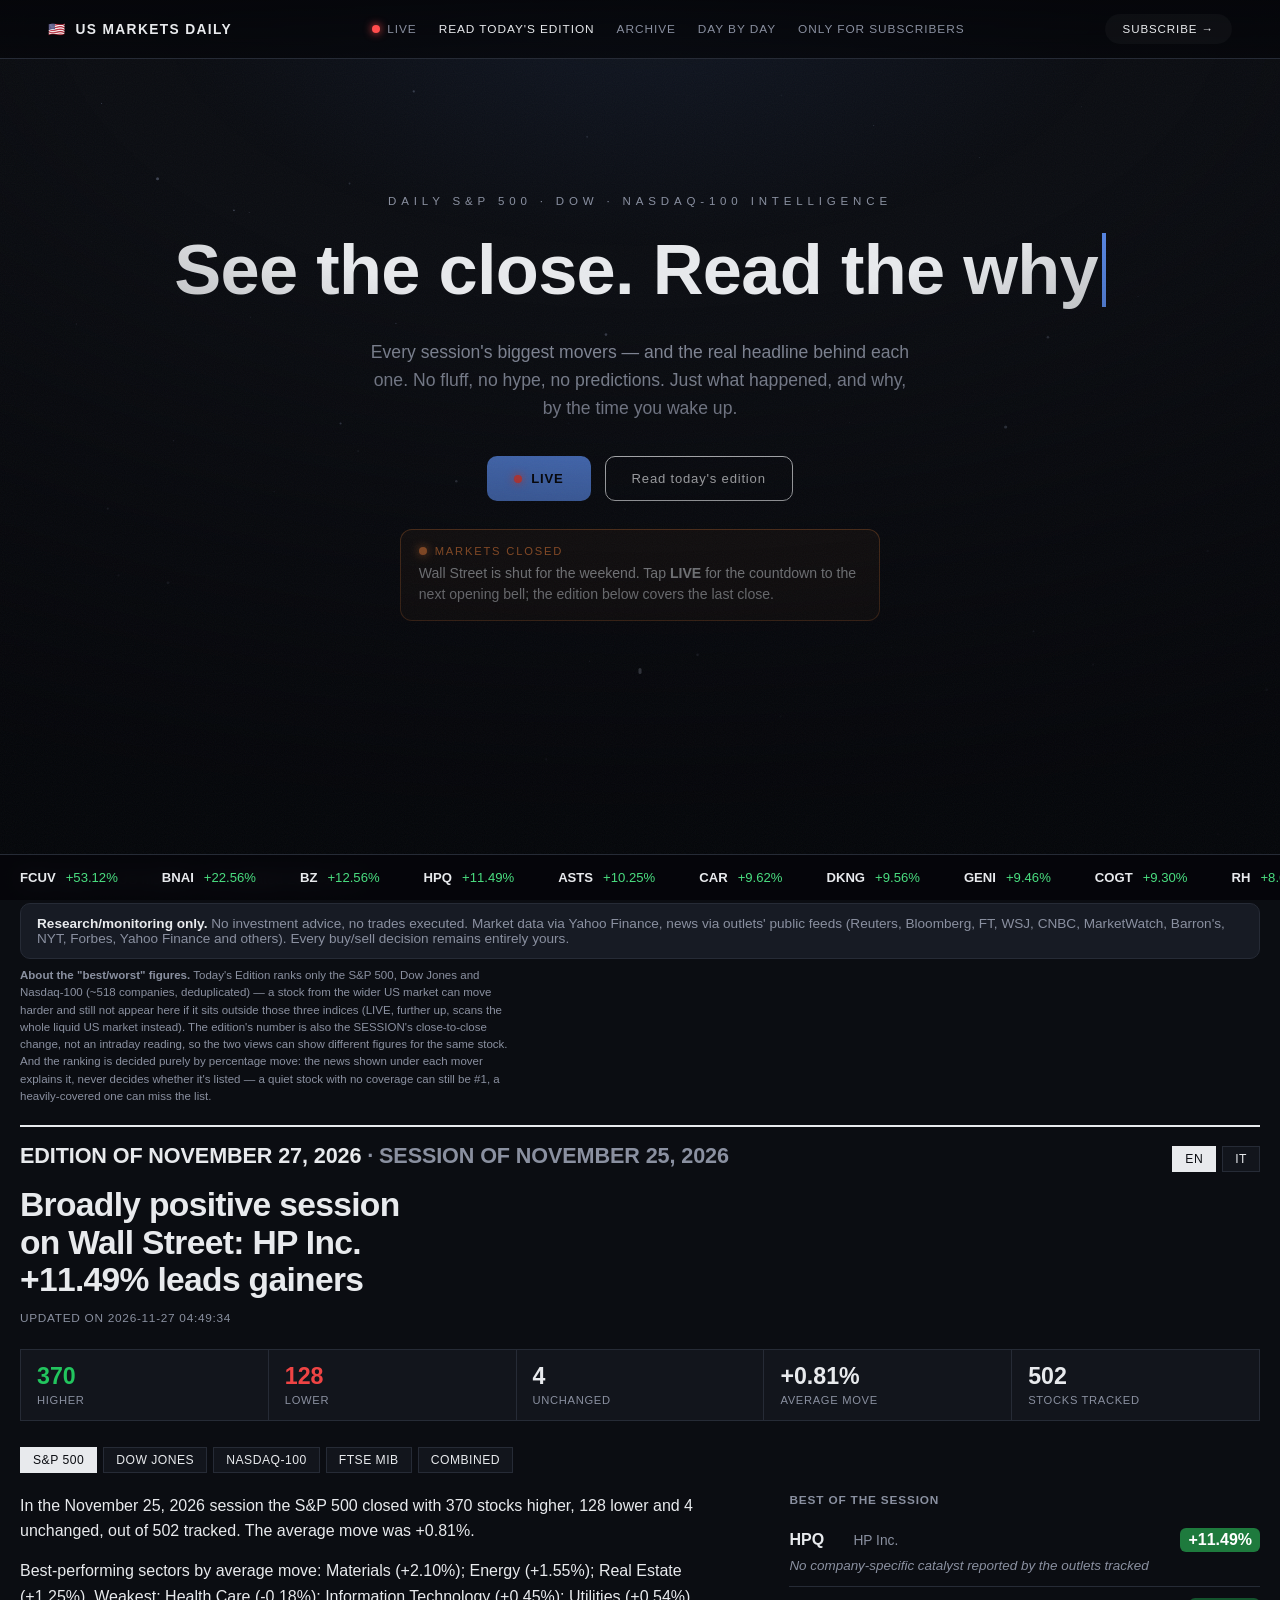
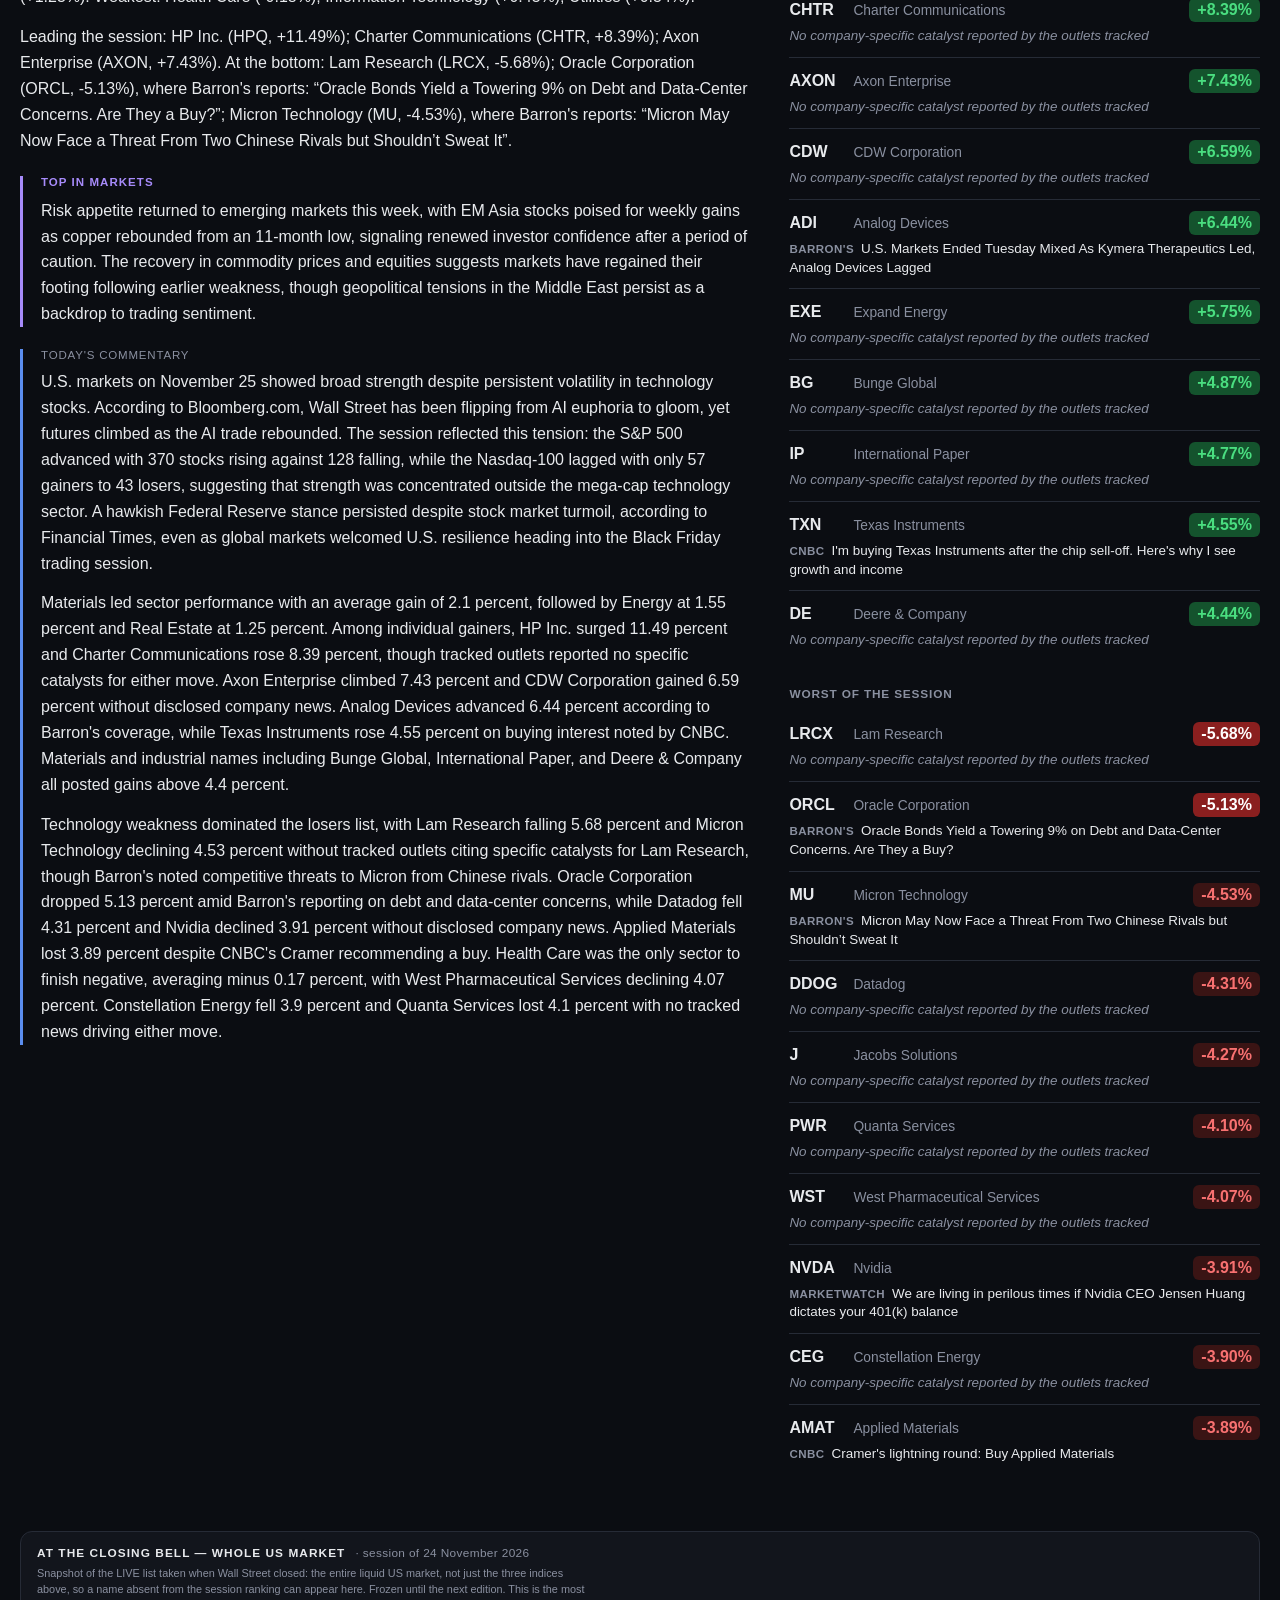
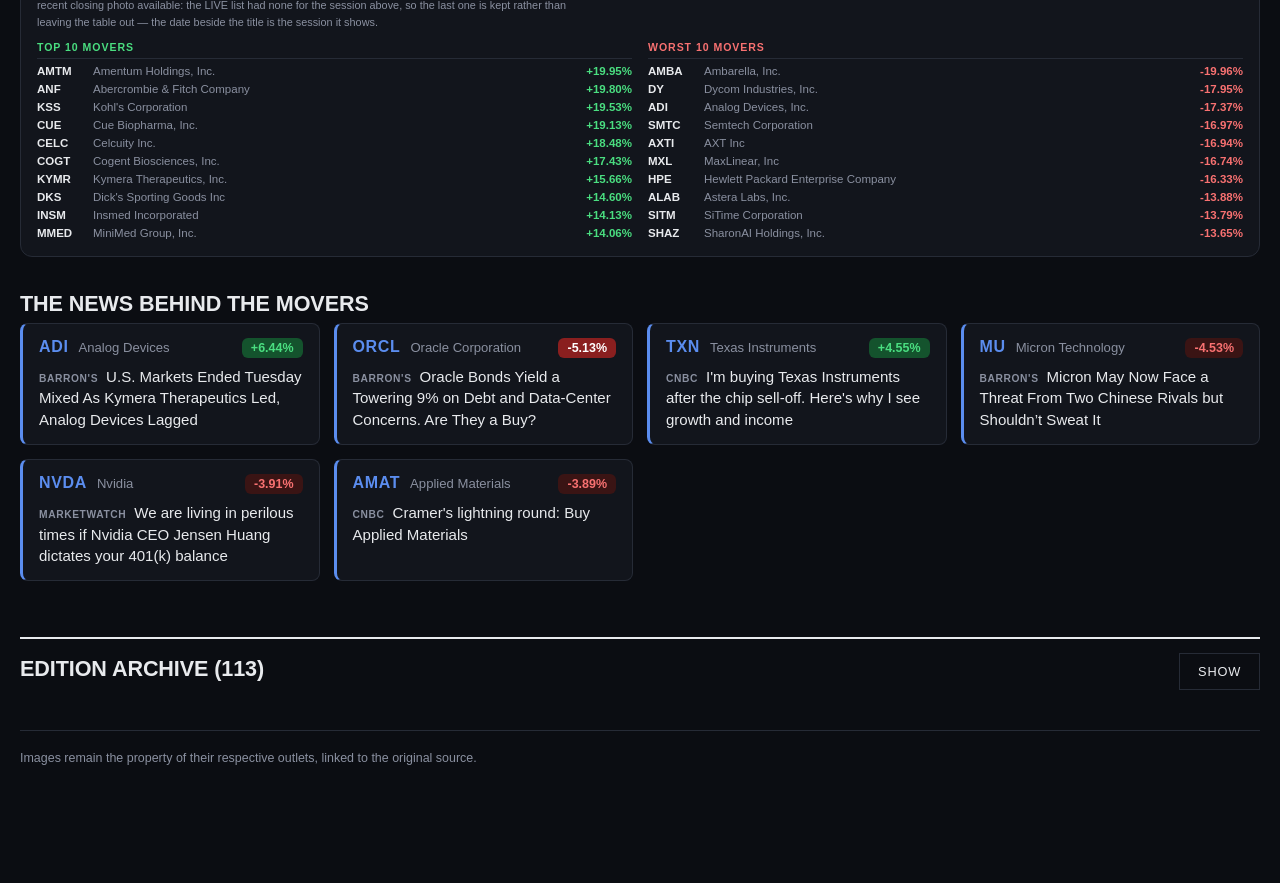
==== commit f7d640f3: "Scatto del 2026-11-27" ====
--- a/index.html
+++ b/index.html
@@ -883,7 +883,7 @@
 // cambiano una volta al giorno, quindi una richiesta in piu' non servirebbe a
 // niente e aggiungerebbe un modo di fallire.
 const STREAKS = {"updated": "2026-11-27T03:49:49Z", "session_date": "2026-11-25", "universe": 558, "up": {"count": 391, "by_length": {"1": 104, "2": 63, "3": 167, "4": 56, "5": 1}, "top": [{"symbol": "EG", "name": "Everest Group", "indices": ["sp500"], "days": 5, "cum_pct": 3.24}, {"symbol": "CSGP", "name": "CoStar Group", "indices": ["sp500"], "days": 4, "cum_pct": 18.54}, {"symbol": "CTSH", "name": "Cognizant", "indices": ["sp500"], "days": 4, "cum_pct": 12.45}, {"symbol": "PHM", "name": "PulteGroup", "indices": ["sp500"], "days": 4, "cum_pct": 10.06}, {"symbol": "ACN", "name": "Accenture", "indices": ["sp500"], "days": 4, "cum_pct": 10.02}, {"symbol": "DHI", "name": "D. R. Horton", "indices": ["sp500"], "days": 4, "cum_pct": 9.98}, {"symbol": "IFF", "name": "International Flavors & Fragrances", "indices": ["sp500"], "days": 4, "cum_pct": 9.54}, {"symbol": "MKC", "name": "McCormick & Company", "indices": ["sp500"], "days": 4, "cum_pct": 8.77}, {"symbol": "TRI", "name": "Thomson Reuters", "indices": ["nasdaq100"], "days": 4, "cum_pct": 8.76}, {"symbol": "IBM", "name": "IBM", "indices": ["sp500", "dow"], "days": 4, "cum_pct": 8.75}, {"symbol": "LEN", "name": "Lennar", "indices": ["sp500"], "days": 4, "cum_pct": 8.58}, {"symbol": "DOC", "name": "Healthpeak Properties", "indices": ["sp500"], "days": 4, "cum_pct": 7.92}, {"symbol": "LOW", "name": "Lowe's", "indices": ["sp500"], "days": 4, "cum_pct": 7.53}, {"symbol": "CPRT", "name": "Copart", "indices": ["sp500", "nasdaq100"], "days": 4, "cum_pct": 7.49}, {"symbol": "HD", "name": "Home Depot (The)", "indices": ["sp500", "dow"], "days": 4, "cum_pct": 7.3}]}, "down": {"count": 163, "by_length": {"1": 73, "2": 79, "3": 2, "4": 1, "6": 1, "7": 2, "8+": 5}, "top": [{"symbol": "MPC", "name": "Marathon Petroleum", "indices": ["sp500"], "days": -8, "cum_pct": -16.49}, {"symbol": "VLO", "name": "Valero Energy", "indices": ["sp500"], "days": -8, "cum_pct": -14.96}, {"symbol": "BPE.MI", "name": "BPER Banca", "indices": ["ftsemib"], "days": -8, "cum_pct": -13.15}, {"symbol": "PSX", "name": "Phillips 66", "indices": ["sp500"], "days": -8, "cum_pct": -10.88}, {"symbol": "ENI.MI", "name": "Eni", "indices": ["ftsemib"], "days": -8, "cum_pct": -8.6}, {"symbol": "ISP.MI", "name": "Intesa Sanpaolo", "indices": ["ftsemib"], "days": -7, "cum_pct": -12.46}, {"symbol": "BAMI.MI", "name": "Banco BPM", "indices": ["ftsemib"], "days": -7, "cum_pct": -11.72}, {"symbol": "SNDK", "name": "Sandisk", "indices": ["sp500", "nasdaq100"], "days": -6, "cum_pct": -22.76}, {"symbol": "UCG.MI", "name": "UniCredit", "indices": ["ftsemib"], "days": -4, "cum_pct": -8.85}, {"symbol": "SJM", "name": "J.M. Smucker Company (The)", "indices": ["sp500"], "days": -3, "cum_pct": -2.71}, {"symbol": "COST", "name": "Costco", "indices": ["sp500", "nasdaq100"], "days": -3, "cum_pct": -1.39}, {"symbol": "MU", "name": "Micron Technology", "indices": ["sp500", "nasdaq100"], "days": -2, "cum_pct": -15.04}, {"symbol": "STMMI.MI", "name": "STMicroelectronics", "indices": ["ftsemib"], "days": -2, "cum_pct": -14.53}, {"symbol": "ALAB", "name": "Astera Labs", "indices": ["nasdaq100"], "days": -2, "cum_pct": -14.31}, {"symbol": "TPRO.MI", "name": "Technoprobe", "indices": ["ftsemib"], "days": -2, "cum_pct": -14.29}]}, "flat": {"count": 4}};
-const SHOTS = ["2026-09-04", "2026-09-05", "2026-09-06", "2026-09-07", "2026-09-08", "2026-09-09", "2026-09-10", "2026-09-11", "2026-09-12", "2026-09-13", "2026-09-14", "2026-09-15", "2026-09-16", "2026-09-17", "2026-09-18", "2026-09-19", "2026-09-20", "2026-09-21", "2026-09-22", "2026-09-23", "2026-09-24", "2026-09-25", "2026-09-26", "2026-09-27", "2026-09-28", "2026-09-29", "2026-09-30", "2026-10-01", "2026-10-02", "2026-10-03", "2026-10-04", "2026-10-05", "2026-10-06", "2026-10-07", "2026-10-08", "2026-10-09", "2026-10-10", "2026-10-11", "2026-10-12", "2026-10-13", "2026-10-14", "2026-10-15", "2026-10-16", "2026-10-17", "2026-10-18", "2026-10-19", "2026-10-20", "2026-10-21", "2026-10-22", "2026-10-23", "2026-10-24", "2026-10-25", "2026-10-26", "2026-10-27", "2026-10-28", "2026-10-29", "2026-10-30", "2026-10-31", "2026-11-01", "2026-11-02", "2026-11-03", "2026-11-04", "2026-11-05", "2026-11-06", "2026-11-07", "2026-11-08", "2026-11-09", "2026-11-10", "2026-11-11", "2026-11-12", "2026-11-13", "2026-11-14", "2026-11-15", "2026-11-16", "2026-11-17", "2026-11-18", "2026-11-19", "2026-11-20", "2026-11-21", "2026-11-22", "2026-11-23", "2026-11-24", "2026-11-25", "2026-11-26"];
+const SHOTS = ["2026-09-04", "2026-09-05", "2026-09-06", "2026-09-07", "2026-09-08", "2026-09-09", "2026-09-10", "2026-09-11", "2026-09-12", "2026-09-13", "2026-09-14", "2026-09-15", "2026-09-16", "2026-09-17", "2026-09-18", "2026-09-19", "2026-09-20", "2026-09-21", "2026-09-22", "2026-09-23", "2026-09-24", "2026-09-25", "2026-09-26", "2026-09-27", "2026-09-28", "2026-09-29", "2026-09-30", "2026-10-01", "2026-10-02", "2026-10-03", "2026-10-04", "2026-10-05", "2026-10-06", "2026-10-07", "2026-10-08", "2026-10-09", "2026-10-10", "2026-10-11", "2026-10-12", "2026-10-13", "2026-10-14", "2026-10-15", "2026-10-16", "2026-10-17", "2026-10-18", "2026-10-19", "2026-10-20", "2026-10-21", "2026-10-22", "2026-10-23", "2026-10-24", "2026-10-25", "2026-10-26", "2026-10-27", "2026-10-28", "2026-10-29", "2026-10-30", "2026-10-31", "2026-11-01", "2026-11-02", "2026-11-03", "2026-11-04", "2026-11-05", "2026-11-06", "2026-11-07", "2026-11-08", "2026-11-09", "2026-11-10", "2026-11-11", "2026-11-12", "2026-11-13", "2026-11-14", "2026-11-15", "2026-11-16", "2026-11-17", "2026-11-18", "2026-11-19", "2026-11-20", "2026-11-21", "2026-11-22", "2026-11-23", "2026-11-24", "2026-11-25", "2026-11-26", "2026-11-27"];
 // I giorni per cui esiste anche la versione GRANDE (shots/full/<data>.jpg), che
 // il visore carica al clic. Elenco separato perche' le due immagini le produce
 // lo stesso step ma in due passi: se il ridimensionamento salta, la miniatura
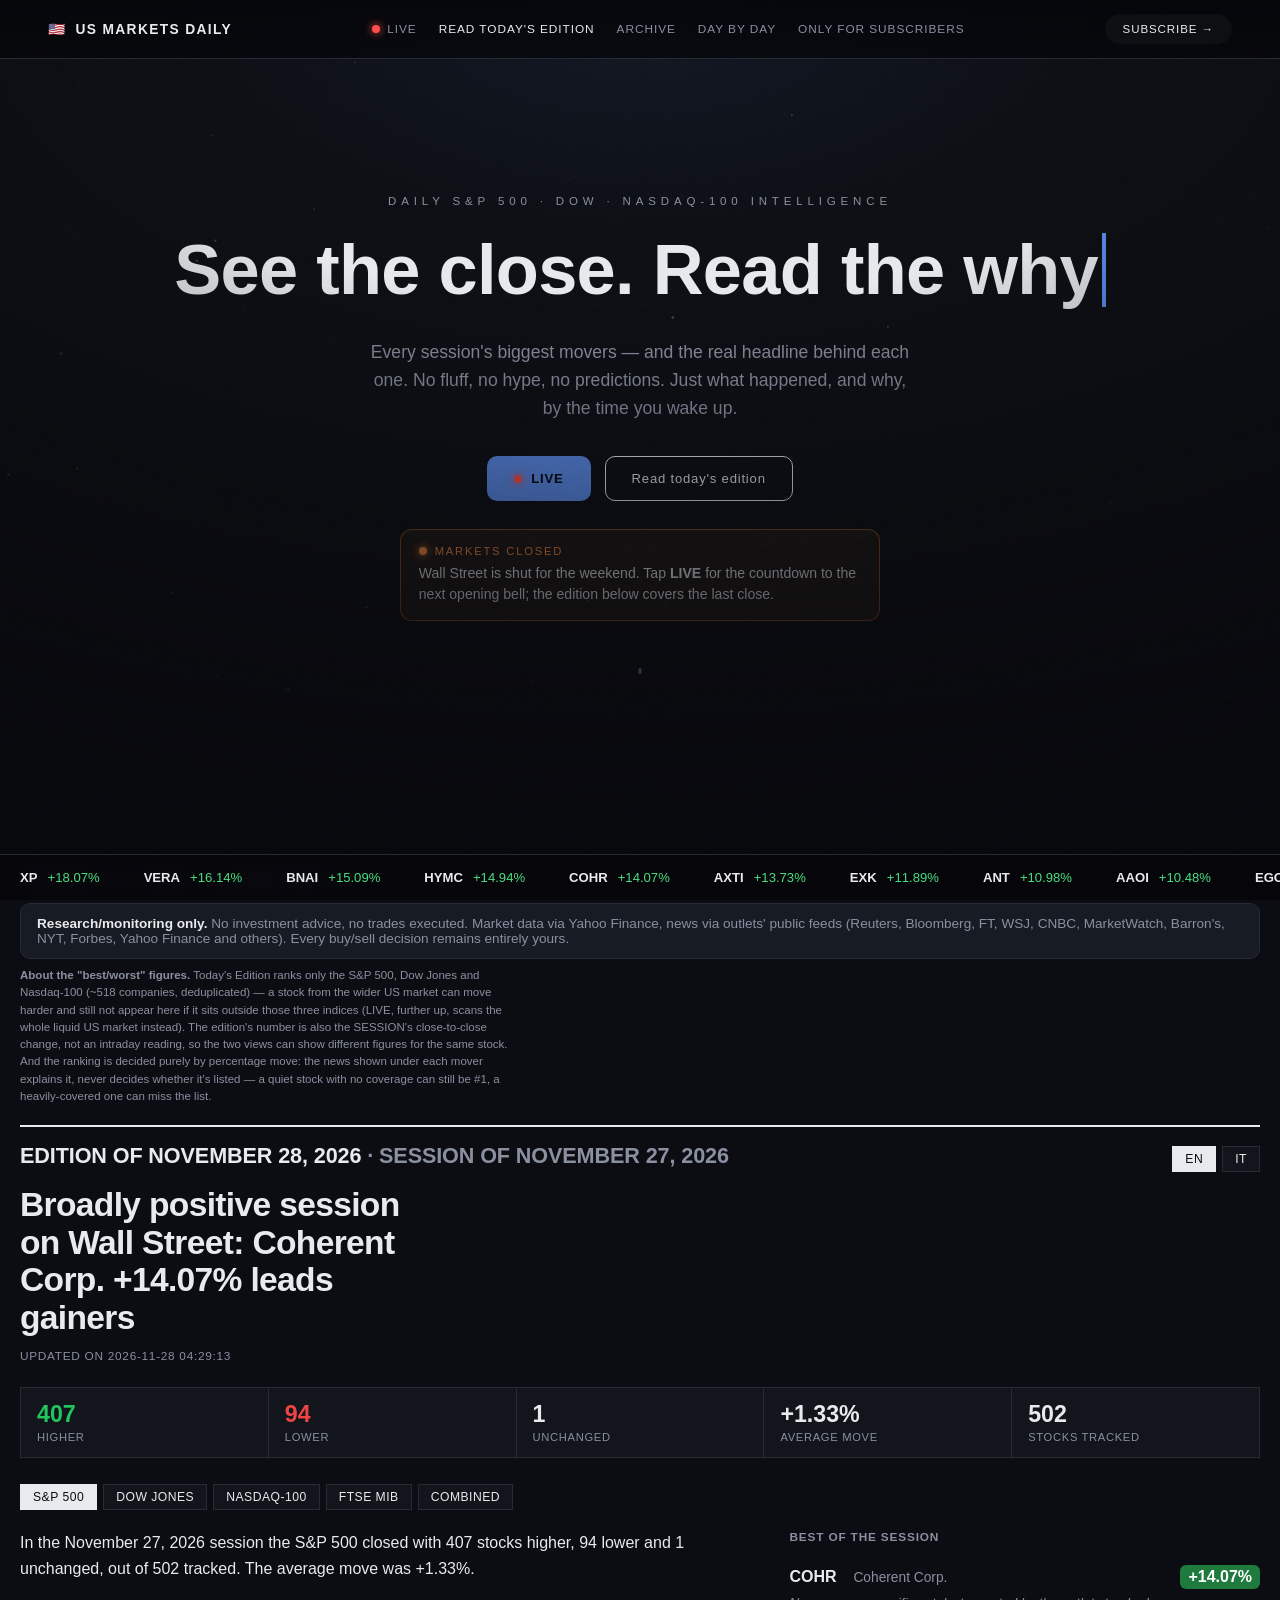
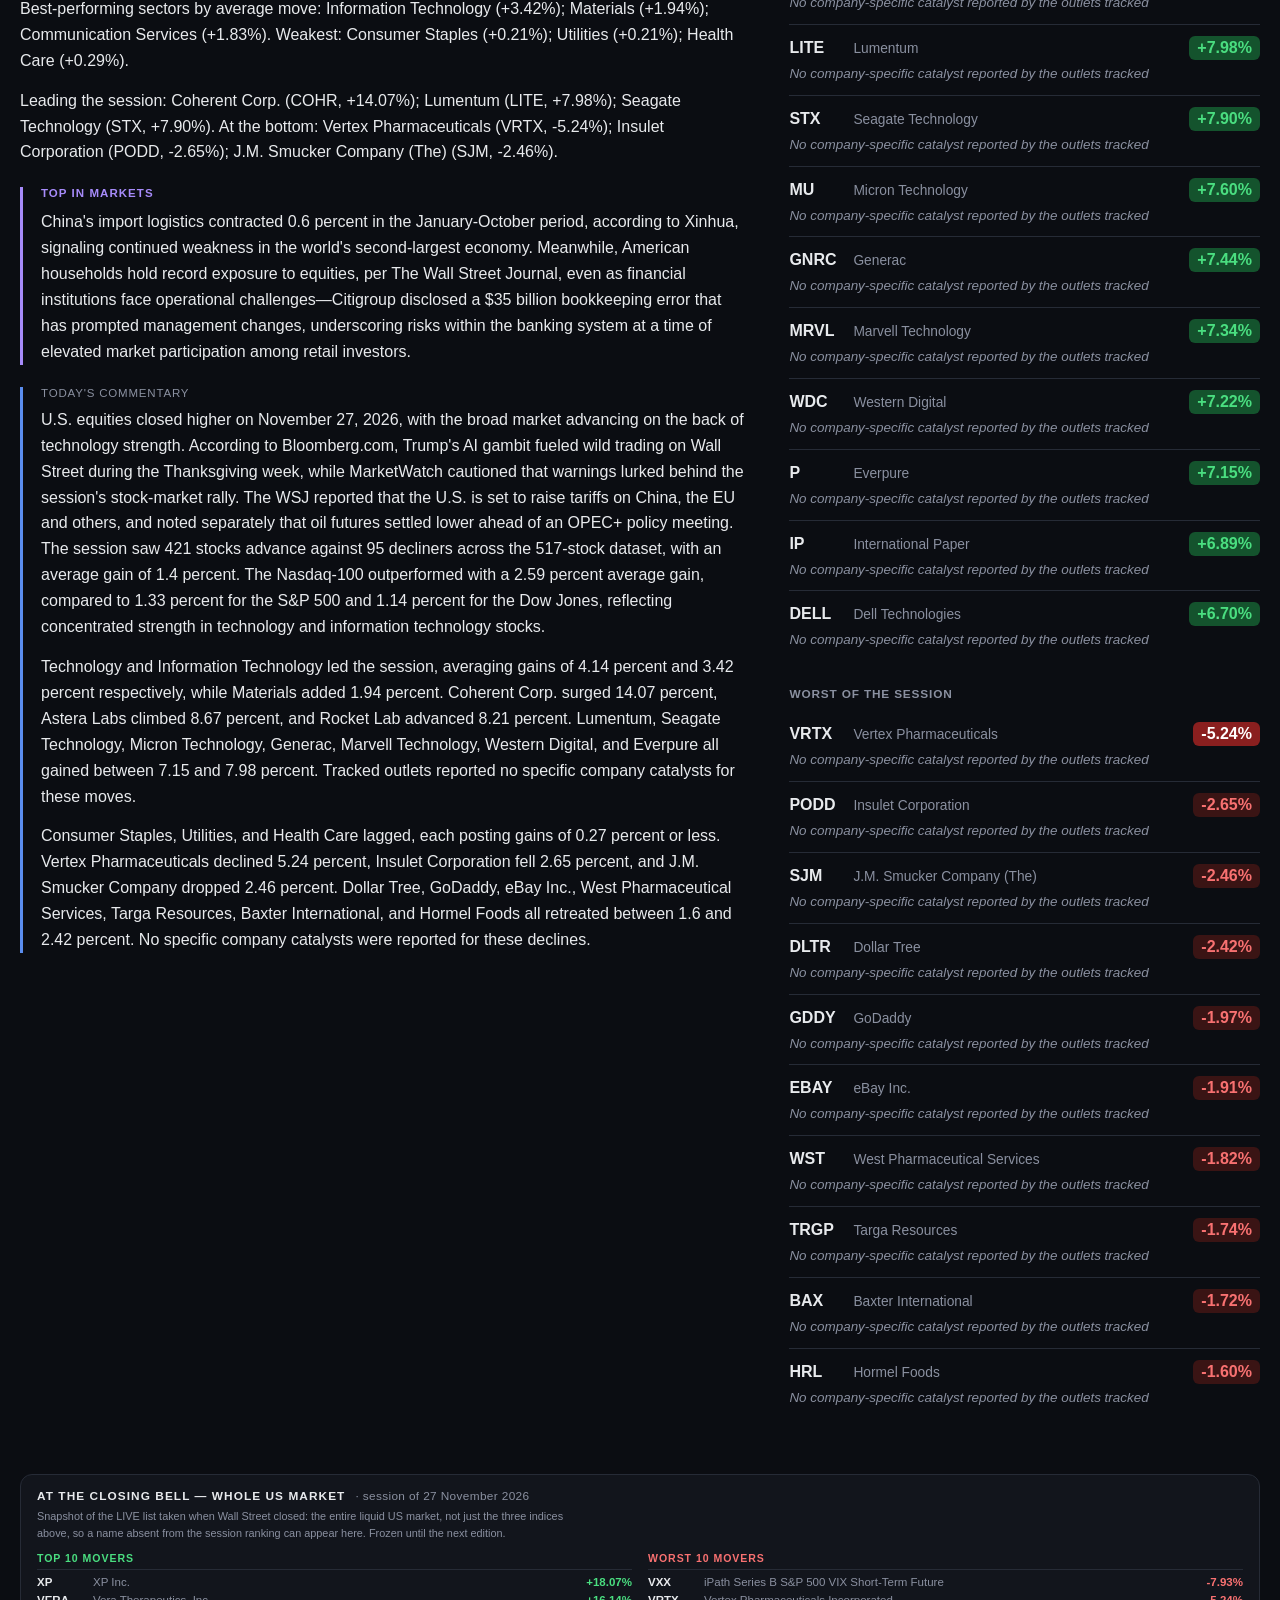
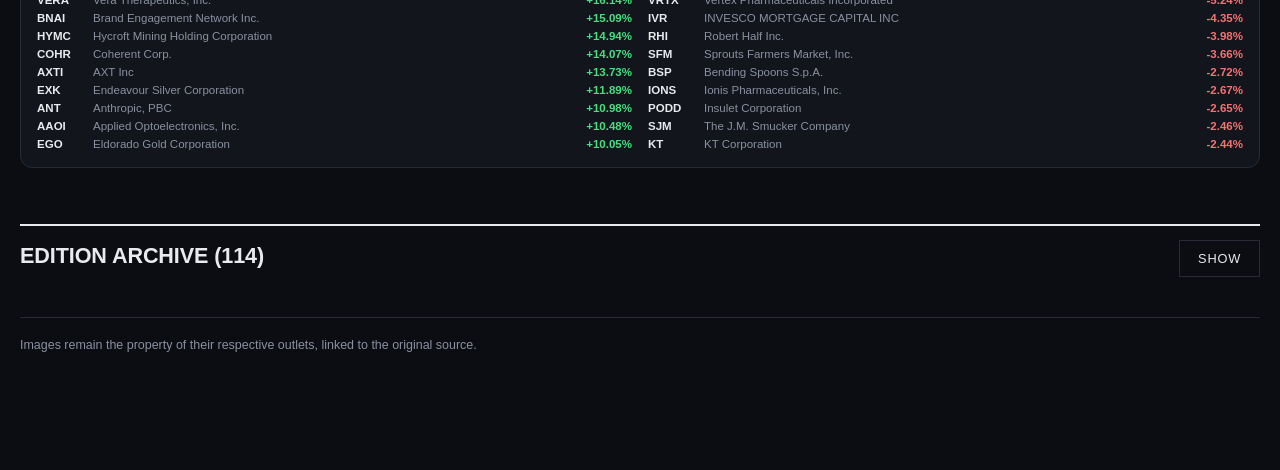
==== commit c54df471: "Edizione del 2026-11-28 04:29 CET" ====
--- a/index.html
+++ b/index.html
@@ -763,9 +763,9 @@
        comunque di che giornata si tratta invece di una pagina bianca, e Google e la
        card di LinkedIn trovano un testo anche senza eseguire il JS. -->
   <div id="liveStrip" class="live-strip only-live" hidden></div>
-  <div id="editionsContent"><div class="eyebrow">Edition of November 27, 2026 <span class="dim">&middot; session of November 25, 2026</span></div>
-    <h2 class="edition-headline">Broadly positive session on Wall Street: HP Inc. +11.49% leads gainers</h2>
-    <div class="edition-text"><p>In the November 25, 2026 session the S&amp;P 500 closed with 370 stocks higher, 128 lower and 4 unchanged, out of 502 tracked. The average move was +0.81%.</p></div></div>
+  <div id="editionsContent"><div class="eyebrow">Edition of November 28, 2026 <span class="dim">&middot; session of November 27, 2026</span></div>
+    <h2 class="edition-headline">Broadly positive session on Wall Street: Coherent Corp. +14.07% leads gainers</h2>
+    <div class="edition-text"><p>In the November 27, 2026 session the S&amp;P 500 closed with 407 stocks higher, 94 lower and 1 unchanged, out of 502 tracked. The average move was +1.33%.</p></div></div>
 
   <!-- TERZA VISTA: "Day by day". Due cose in una pagina, per scelta dell'autore:
        il diario visivo delle giornate (una scheda per seduta, con lo screenshot
@@ -877,12 +877,12 @@
 });
 </script>
 <script>
-const EDITIONS = [{"edition_date": "2026-11-27", "edition_date_it": "27 novembre 2026", "session_date_it": "25 novembre 2026", "session_date": "2026-11-25", "edition_kind": "session", "live_close_movers": {"captured_at": "2026-11-24T21:11:33Z", "session_date": "2026-11-24", "universe": 1318, "gainers": [{"symbol": "AMTM", "name": "Amentum Holdings, Inc.", "pct": 19.95}, {"symbol": "ANF", "name": "Abercrombie & Fitch Company", "pct": 19.8}, {"symbol": "KSS", "name": "Kohl's Corporation", "pct": 19.53}, {"symbol": "CUE", "name": "Cue Biopharma, Inc.", "pct": 19.13}, {"symbol": "CELC", "name": "Celcuity Inc.", "pct": 18.48}, {"symbol": "COGT", "name": "Cogent Biosciences, Inc.", "pct": 17.43}, {"symbol": "KYMR", "name": "Kymera Therapeutics, Inc.", "pct": 15.66}, {"symbol": "DKS", "name": "Dick's Sporting Goods Inc", "pct": 14.6}, {"symbol": "INSM", "name": "Insmed Incorporated", "pct": 14.13}, {"symbol": "MMED", "name": "MiniMed Group, Inc.", "pct": 14.06}], "losers": [{"symbol": "AMBA", "name": "Ambarella, Inc.", "pct": -19.96}, {"symbol": "DY", "name": "Dycom Industries, Inc.", "pct": -17.95}, {"symbol": "ADI", "name": "Analog Devices, Inc.", "pct": -17.37}, {"symbol": "SMTC", "name": "Semtech Corporation", "pct": -16.97}, {"symbol": "AXTI", "name": "AXT Inc", "pct": -16.94}, {"symbol": "MXL", "name": "MaxLinear, Inc", "pct": -16.74}, {"symbol": "HPE", "name": "Hewlett Packard Enterprise Company", "pct": -16.33}, {"symbol": "ALAB", "name": "Astera Labs, Inc.", "pct": -13.88}, {"symbol": "SITM", "name": "SiTime Corporation", "pct": -13.79}, {"symbol": "SHAZ", "name": "SharonAI Holdings, Inc.", "pct": -13.65}]}, "headline": "Seduta ampiamente positiva a Wall Street: HP Inc. +11,49% guida i rialzi", "generated_at": "2026-11-27 04:49:34", "manual_commentary_html": "\u003cp>I mercati statunitensi del 25 novembre hanno mostrato una forza diffusa nonostante la volatilità persistente nei titoli tecnologici. Secondo Bloomberg.com, Wall Street ha oscillato dall&#x27;euforia sull&#x27;IA al pessimismo, ma i futures sono saliti mentre il commercio dell&#x27;IA si è ripreso. La seduta ha riflesso questa tensione: l&#x27;S&amp;P 500 ha avanzato con 370 titoli in rialzo contro 128 in calo, mentre il Nasdaq-100 ha sottoperformato con solo 57 rialzisti contro 43 ribassisti, suggerendo che la forza era concentrata al di fuori del settore tecnologico dei mega-cap. Una posizione hawkish della Federal Reserve è persistita nonostante la turbolenza del mercato azionario, secondo il Financial Times, mentre i mercati globali accoglievano la resilienza statunitense in vista della sessione di trading del Black Friday.\u003c/p>\u003cp>I Materials hanno guidato la performance settoriale con un guadagno medio del 2,1 percento, seguiti dall&#x27;Energy all&#x27;1,55 percento e dal Real Estate all&#x27;1,25 percento. Tra i singoli rialzisti, HP Inc. è salita del 11,49 percento e Charter Communications è aumentata dell&#x27;8,39 percento, anche se i media tracciati non hanno riportato catalizzatori specifici per nessuno dei due movimenti. Axon Enterprise è salita del 7,43 percento e CDW Corporation ha guadagnato il 6,59 percento senza notizie aziendali divulgate. Analog Devices è avanzata del 6,44 percento secondo la copertura di Barron&#x27;s, mentre Texas Instruments è salita del 4,55 percento su interesse di acquisto notato da CNBC. I nomi dei Materials e industriali, inclusi Bunge Global, International Paper e Deere &amp; Company, hanno tutti registrato guadagni superiori al 4,4 percento.\u003c/p>\u003cp>La debolezza tecnologica ha dominato l&#x27;elenco dei perdenti, con Lam Research in calo del 5,68 percento e Micron Technology in declino del 4,53 percento senza che i media tracciati citassero catalizzatori specifici per Lam Research, anche se Barron&#x27;s ha notato minacce competitive a Micron da rivali cinesi. Oracle Corporation è scesa del 5,13 percento in mezzo al rapporto di Barron&#x27;s su preoccupazioni relative al debito e ai data center, mentre Datadog è scesa del 4,31 percento e Nvidia è scesa del 3,91 percento senza notizie aziendali divulgate. Applied Materials ha perso il 3,89 percento nonostante la raccomandazione di acquisto di Cramer su CNBC. Health Care è stato l&#x27;unico settore a chiudere in negativo, con una media del meno 0,17 percento, con West Pharmaceutical Services in calo del 4,07 percento. Constellation Energy è scesa del 3,9 percento e Quanta Services ha perso il 4,1 percento senza notizie tracciati che guidassero nessuno dei due movimenti.\u003c/p>", "auto_report": {"stats": {"n_up": 370, "n_down": 128, "n_flat": 4, "n_total": 502, "avg_pct": 0.81, "best_sectors": [{"sector": "Materials", "avg_pct": 2.1}, {"sector": "Energy", "avg_pct": 1.55}, {"sector": "Real Estate", "avg_pct": 1.25}], "worst_sectors": [{"sector": "Health Care", "avg_pct": -0.18}, {"sector": "Information Technology", "avg_pct": 0.45}, {"sector": "Utilities", "avg_pct": 0.54}]}, "paragraphs": ["Nella seduta del 25 novembre 2026 l'S&P 500 ha chiuso con 370 societa' in rialzo, 128 in ribasso e 4 invariate, su 502 titoli monitorati. La variazione media dell'indice e' stata di +0,81%.", "Settori con la variazione media migliore: Materials (+2,10%); Energy (+1,55%); Real Estate (+1,25%). Settori piu' debolli: Health Care (-0,18%); Information Technology (+0,45%); Utilities (+0,54%).", "In cima alla seduta: HP Inc. (HPQ, +11,49%); Charter Communications (CHTR, +8,39%); Axon Enterprise (AXON, +7,43%). In fondo: Lam Research (LRCX, -5,68%); Oracle Corporation (ORCL, -5,13%), dove Barron's riporta: «Oracle Bonds Yield a Towering 9% on Debt and Data-Center Concerns. Are They a Buy?»; Micron Technology (MU, -4,53%), dove Barron's riporta: «Micron May Now Face a Threat From Two Chinese Rivals but Shouldn’t Sweat It»."], "gainers": [{"symbol": "HPQ", "name": "HP Inc.", "sector": "Information Technology", "pct_change": 11.49, "last_close": 31.15, "reason": null, "indices": ["sp500"]}, {"symbol": "CHTR", "name": "Charter Communications", "sector": "Communication Services", "pct_change": 8.39, "last_close": 147.27, "reason": null, "indices": ["sp500"]}, {"symbol": "AXON", "name": "Axon Enterprise", "sector": "Industrials", "pct_change": 7.43, "last_close": 343.05, "reason": null, "indices": ["sp500", "nasdaq100"]}, {"symbol": "CDW", "name": "CDW Corporation", "sector": "Information Technology", "pct_change": 6.59, "last_close": 174.97, "reason": null, "indices": ["sp500"]}, {"symbol": "ADI", "name": "Analog Devices", "sector": "Information Technology", "pct_change": 6.44, "last_close": 333.11, "reason": {"title": "U.S. Markets Ended Tuesday Mixed As Kymera Therapeutics Led, Analog Devices Lagged", "source": "Barron's", "link": "https://news.google.com/rss/articles/[base64]?oc=5"}, "indices": ["sp500", "nasdaq100"]}, {"symbol": "EXE", "name": "Expand Energy", "sector": "Energy", "pct_change": 5.75, "last_close": 86.77, "reason": null, "indices": ["sp500"]}, {"symbol": "BG", "name": "Bunge Global", "sector": "Consumer Staples", "pct_change": 4.87, "last_close": 88.15, "reason": null, "indices": ["sp500"]}, {"symbol": "IP", "name": "International Paper", "sector": "Materials", "pct_change": 4.77, "last_close": 32.08, "reason": null, "indices": ["sp500"]}, {"symbol": "TXN", "name": "Texas Instruments", "sector": "Information Technology", "pct_change": 4.55, "last_close": 270.19, "reason": {"title": "I'm buying Texas Instruments after the chip sell-off. Here's why I see growth and income", "source": "CNBC", "link": "https://news.google.com/rss/articles/[base64]?oc=5"}, "indices": ["sp500", "nasdaq100"]}, {"symbol": "DE", "name": "Deere & Company", "sector": "Industrials", "pct_change": 4.44, "last_close": 641.02, "reason": null, "indices": ["sp500"]}], "losers": [{"symbol": "LRCX", "name": "Lam Research", "sector": "Information Technology", "pct_change": -5.68, "last_close": 185.01, "reason": null, "indices": ["sp500", "nasdaq100"]}, {"symbol": "ORCL", "name": "Oracle Corporation", "sector": "Information Technology", "pct_change": -5.13, "last_close": 103.88, "reason": {"title": "Oracle Bonds Yield a Towering 9% on Debt and Data-Center Concerns. Are They a Buy?", "source": "Barron's", "link": "https://news.google.com/rss/articles/CBMiiAFBVV95cUxONzk4T3NyQWdORGpJSmNzbkwzZlVCTTEzb2V5VEM1T0VvN0FaaXFxalE5UkdGcFVzTUMzR21kbW1nQTM5SjhzYkNCWEE4UFU3YURTODY2X05fUXpVRzc0NjAta2NZVjZuLWh5aEZBMDdpcEFKdElTQ1hZUFZseTRrTklSRGNTc2Ix?oc=5"}, "indices": ["sp500"]}, {"symbol": "MU", "name": "Micron Technology", "sector": "Information Technology", "pct_change": -4.53, "last_close": 601.25, "reason": {"title": "Micron May Now Face a Threat From Two Chinese Rivals but Shouldn’t Sweat It", "source": "Barron's", "link": "https://news.google.com/rss/articles/CBMif0FVX3lxTE9RUHp3cllYMzVhMFpCNmc2X3dYamxOendnZzdubUw5VjRHOThFaHF3VWk4bnNtQmR6dG9Qa3U0OFZnRGhyWXZibjNkRGtpQUY4OGxrSlNpcFRBOFhzYnhOU1pvbWVMeGtvMktzY0hRcU9ZcXc2OWtSSDNCWDhnRWc?oc=5"}, "indices": ["sp500", "nasdaq100"]}, {"symbol": "DDOG", "name": "Datadog", "sector": "Information Technology", "pct_change": -4.31, "last_close": 158.25, "reason": null, "indices": ["sp500", "nasdaq100"]}, {"symbol": "J", "name": "Jacobs Solutions", "sector": "Industrials", "pct_change": -4.27, "last_close": 145.49, "reason": null, "indices": ["sp500"]}, {"symbol": "PWR", "name": "Quanta Services", "sector": "Industrials", "pct_change": -4.1, "last_close": 565.47, "reason": null, "indices": ["sp500"]}, {"symbol": "WST", "name": "West Pharmaceutical Services", "sector": "Health Care", "pct_change": -4.07, "last_close": 372.94, "reason": null, "indices": ["sp500"]}, {"symbol": "NVDA", "name": "Nvidia", "sector": "Information Technology", "pct_change": -3.91, "last_close": 149.3, "reason": {"title": "We are living in perilous times if Nvidia CEO Jensen Huang dictates your 401(k) balance", "source": "MarketWatch", "link": "https://news.google.com/rss/articles/[base64]?oc=5"}, "indices": ["sp500", "dow", "nasdaq100"]}, {"symbol": "CEG", "name": "Constellation Energy", "sector": "Utilities", "pct_change": -3.9, "last_close": 235.28, "reason": null, "indices": ["sp500", "nasdaq100"]}, {"symbol": "AMAT", "name": "Applied Materials", "sector": "Information Technology", "pct_change": -3.89, "last_close": 311.18, "reason": {"title": "Cramer's lightning round: Buy Applied Materials", "source": "CNBC", "link": "https://news.google.com/rss/articles/[base64]?oc=5"}, "indices": ["sp500", "nasdaq100"]}]}, "markets_brief": {"items": [{"title": "What’s Driving Hong Kong Home Rents to New Highs", "source": "Bloomberg", "link": "https://www.bloomberg.com/news/videos/2026-11-27/what-s-driving-hong-kong-home-rents-to-new-highs-video"}, {"title": "Photos: Macy’s Thanksgiving Day Parade History and Wacky Moments", "source": "The New York Times", "link": "https://www.nytimes.com/2026/11/26/nyregion/macys-thanksgiving-parade-history-timeline.html"}, {"title": "EM Asia Stocks Set for Weekly Gain as Markets Regain Footing", "source": "Bloomberg", "link": "https://www.bloomberg.com/news/articles/2026-11-27/em-asia-stocks-set-for-weekly-gain-as-markets-regain-footing"}, {"title": "Copper Rebounds From 11-Month Low on Return of Risk Appetite", "source": "Bloomberg", "link": "https://www.bloomberg.com/news/articles/2026-11-27/copper-rebounds-from-11-month-low-on-return-of-risk-appetite"}, {"title": "Two Italians killed in Kuwait drone attack; Trump says Iran war ends ‘whenever I want it’", "source": "CNBC", "link": "https://www.cnbc.com/2026/11/27/us-iran-war-trump-hormuz-italian-killed-trump.html"}], "prose_html": "\u003cp>L&#x27;appetito per il rischio è tornato nei mercati emergenti questa settimana, con i titoli dell&#x27;EM Asia in rialzo settimanale mentre il rame si è ripreso da un minimo di 11 mesi, segnalando una rinnovata fiducia degli investitori dopo un periodo di cautela. La ripresa dei prezzi delle materie prime e dei titoli azionari suggerisce che i mercati hanno recuperato terreno dopo la debolezza precedente, sebbene le tensioni geopolitiche in Medio Oriente rimangono sullo sfondo del sentimento di trading.\u003c/p>", "prose_html_en": "\u003cp>Risk appetite returned to emerging markets this week, with EM Asia stocks poised for weekly gains as copper rebounded from an 11-month low, signaling renewed investor confidence after a period of caution. The recovery in commodity prices and equities suggests markets have regained their footing following earlier weakness, though geopolitical tensions in the Middle East persist as a backdrop to trading sentiment.\u003c/p>"}, "feed": [{"category": "mercati", "image": null, "link": "https://www.bloomberg.com/news/videos/2026-11-27/what-s-driving-hong-kong-home-rents-to-new-highs-video", "published": "Fri, 27 Nov 2026 03:41:24 GMT", "source": "Bloomberg", "summary": "Habitat Property Founder and CEO Victoria Allan tells Bloomberg TV that competing offers are pushing Hong Kong rents higher as returning expatriates, increased bank hiring and more arrivals from mainland China tighten housing supply. (Source: Bloomberg)", "title": "What’s Driving Hong Kong Home Rents to New Highs"}, {"category": "mercati", "image": "https://static01.nyt.com/images/2026/11/25/multimedia/xp-parade-moments-photos-01-zqpc/xp-parade-moments-photos-01-zqpc-mediumSquareAt3X.jpg", "link": "https://www.nytimes.com/2026/11/26/nyregion/macys-thanksgiving-parade-history-timeline.html", "published": "Fri, 27 Nov 2026 03:39:46 +0000", "source": "The New York Times", "summary": "It isn’t always easy to keep New York City’s Thanksgiving parade on track. Here’s a look back at notable moments and mishaps.", "title": "Photos: Macy’s Thanksgiving Day Parade History and Wacky Moments"}, {"category": "mercati", "image": null, "link": "https://www.bloomberg.com/news/articles/2026-11-27/em-asia-stocks-set-for-weekly-gain-as-markets-regain-footing", "published": "Fri, 27 Nov 2026 03:33:48 GMT", "source": "Bloomberg", "summary": "Emerging-market equities in Asia were set for a weekly gain, clawing back some of a recent selloff as investors returned to technology shares and sentiment toward the artificial intelligence trade improved.", "title": "EM Asia Stocks Set for Weekly Gain as Markets Regain Footing"}, {"category": "mercati", "image": "https://image.cnbcfm.com/api/v1/image/108275157-1773000296367-gettyimages-2264890542-AFP_A2EL432.jpeg?v=1773000423&amp;w=1920&amp;h=1080", "link": "https://www.cnbc.com/2026/11/27/us-iran-war-trump-hormuz-italian-killed-trump.html", "published": "Fri, 27 Nov 2026 03:30:23 GMT", "source": "CNBC", "summary": "Iran's foreign minister Abbas Araghchi said \"The incident is suspicious and looks like a precooked recipe for war.\"", "title": "Two Italians killed in Kuwait drone attack; Trump says Iran war ends ‘whenever I want it’"}, {"category": "mercati", "image": "https://imageio.forbes.com/specials-images/imageserve/654ac7d9543b3152d167c85e/0x0.jpg?width=960", "link": "https://www.forbes.com/sites/erikkain/2026/11/26/todays-wordle-1987-hints-clues-and-answer-for-friday-november-27/", "published": "Thu, 26 Nov 2026 21:57:51 -0500", "source": "Forbes", "summary": "Looking for help with today's New York Times Wordle? Here are some expert hints, clues and commentary to help you solve today's Wordle and sharpen your guessing game.", "title": "Today’s Wordle #1987 Hints, Clues And Answer For Friday, November 27"}, {"category": "mercati", "image": "https://imageio.forbes.com/specials-images/imageserve/6b08eb3102870e99d11abe07/0x0.jpg?width=960", "link": "https://www.forbes.com/sites/trevorwoods/2026/11/26/qb-joe-miltons-cannon-arm-powers-eagles-to-thanksgiving-win-vs-cowboys/", "published": "Thu, 26 Nov 2026 21:53:48 -0500", "source": "Forbes", "summary": "Joe Milton delivered a spectacular performance in the Eagles' Thanksgiving win over the Cowboys, showcasing his cannon arm and playmaking ability.", "title": "QB Joe Milton’s Cannon Arm Powers Eagles To Thanksgiving Win Vs. Cowboys"}, {"category": "mercati", "image": "https://static01.nyt.com/images/2026/11/26/multimedia/26nvidia-SEAsia-wvmq/26nvidia-SEAsia-wvmq-mediumSquareAt3X.jpg", "link": "https://www.nytimes.com/2026/11/26/business/nvidia-southeast-asia-sales.html", "published": "Fri, 27 Nov 2026 02:45:41 +0000", "source": "The New York Times", "summary": "The shipping halt, which hit four countries, follows a new U.S. rule that would require licenses for companies in the countries to buy advanced A.I. chips.", "title": "Nvidia Halts Sales to Southeast Asia as U.S. Tightens China Restrictions"}, {"category": "crypto", "image": "https://www.tbstat.com/cdn-cgi/image/width=1600,height=900,fit=cover,format=jpeg,quality=80/wp/uploads/2026/11/GettyImages-914886116.jpg", "link": "https://www.theblock.co/newsletters/the-daily/2026-11-26-jpmorgan-bitcoin-capitulation-democrats-sec-crypto-plans-more-news-447025", "published": "Fri, 27 Nov 2026 02:20:00 +0000", "source": "The Block", "summary": "In today's newsletter, JPMorgan flags bitcoin 'capitulation' as Strategy's NAV multiple sinks; Democrats step up opposition to SEC's crypto plans; and more.", "title": "JPMorgan flags bitcoin ‘capitulation,’ Democrats push back on SEC’s crypto plans, and more"}, {"category": "mercati", "image": "https://images.wsj.net/im-39619442", "link": "https://www.wsj.com/finance/asian-markets-mostly-higher-as-sentiment-stabilizes-8f998c4d?mod=rss_markets_main", "published": "Fri, 27 Nov 2026 02:13:00 GMT", "source": "The Wall Street Journal", "summary": "Asian markets tracked gains in U.S. stock futures as sentiment around artificial intelligence stabilized.", "title": "Asian Markets Mostly Higher as Sentiment Stabilizes"}, {"category": "mercati", "image": "https://image.cnbcfm.com/api/v1/image/108363244-1789497965297-gettyimages-2293419464-vcg111663866789.jpeg?v=1789497999&amp;w=1920&amp;h=1080", "link": "https://www.cnbc.com/2026/11/27/china-industrial-profits-october.html", "published": "Fri, 27 Nov 2026 02:04:09 GMT", "source": "CNBC", "summary": "China's economy has been running at two speeds, with AI-related manufacturing and exports powering growth while household consumption has been lagging.", "title": "China industrial profits growth surges to a 5-month high of 20.1% in October"}, {"category": "crypto", "image": "https://s3-images.ctmedia.io/media/article-covers/2026/11/01M8DAK96980JS6A0KGTGC3X0A/hi-can-chatgpt-really-predict-the-next-crypto-market-crash.jpg", "link": "https://cointelegraph.com/news/ai-driving-flood-of-crypto-bug-reports-now-helping-sort-them?utm_source=rss_feed&utm_medium=rss&utm_campaign=rss_partner_inbound", "published": "Fri, 27 Nov 2026 01:47:38 +0000", "source": "Cointelegraph", "summary": "Bug bounty platform HackerOne said it’s increasing its triage throughput with AI agents after a record quarter of reports in the third quarter.", "title": "AI is driving a flood of crypto bug reports. Now it’s helping sort them"}, {"category": "mercati", "image": "https://images.mktw.net/im-78896707", "link": "https://www.marketwatch.com/story/i-hate-that-jensen-huang-is-back-at-nvidia-but-i-love-what-its-done-for-my-401-k-am-i-a-hypocrite-f63c0303?mod=mw_rss_topstories", "published": "Fri, 27 Nov 2026 01:15:00 GMT", "source": "MarketWatch", "summary": "Doing nothing and maintaining an even temperament is often the work of gods.", "title": "I hate that Jensen Huang is back at Nvidia, but I love what it’s done for my 401(k). Am I a hypocrite?"}, {"category": "mercati", "image": "https://images.mktw.net/im-86538053", "link": "https://www.marketwatch.com/story/ive-been-married-for-58-years-its-our-money-not-his-and-hers-why-dont-others-feel-the-same-c5745889?mod=mw_rss_topstories", "published": "Fri, 27 Nov 2026 01:00:00 GMT", "source": "MarketWatch", "summary": "“My wife stopped working outside the home in 1970.”", "title": "I’ve been married for 58 years. It’s ‘our’ money, not ‘his’ and ‘hers.’ Why do so many couples keep their finances separate?"}, {"category": "mercati", "image": "https://images.ft.com/v3/image/raw/https%3A%2F%2Fd1e00ek4ebabms.cloudfront.net%2Fproduction%2F32548483-9983-4c90-8c29-69eb971b529c.jpg?source=next-home-page&dpr=2&width=580&fit=scale-down", "link": "https://www.ft.com/content/94f93408-476b-479c-be0e-d7f7942f9491?syn-25a6b1a6=1", "published": "Fri, 27 Nov 2026 00:59:07 GMT", "source": "Financial Times", "summary": "Luiz Carlos Trabuco’s appointment follows a sell-off in the country’s assets", "title": "Lula names banker as Brazil finance minister in attempt to calm markets"}, {"category": "tech", "image": "https://media.wired.com/photos/6b089bf933af9bd86d9db0c5/master/pass/Black-Friday-Deals.jpg", "link": "https://www.wired.com/story/best-black-friday-deals-11-26-2026/", "published": "Fri, 27 Nov 2026 00:56:52 +0000", "source": "Wired", "summary": "The early bird gets the worm. Here are the best Black Friday deals for 2026 you can get right now.", "title": "The Best Black Friday Deals Are Now Live: Our Expert Picks for 2026"}, {"category": "crypto", "image": "https://s3-images.ctmedia.io/media/article-covers/2026/11/01M8CWT0VSVGTZXTJSC0TTYCYY/red-graphs-removed.png", "link": "https://cointelegraph.com/news/privacy-coins-kucoin-drop-monero-grayscale-zcash?utm_source=rss_feed&utm_medium=rss&utm_campaign=rss_partner_inbound", "published": "Fri, 27 Nov 2026 00:35:39 +0000", "source": "Cointelegraph", "summary": "As KuCoin joins exchanges dropping Monero ahead of new EU restrictions, Grayscale argues that Zcash’s privacy design sets it apart.", "title": "Privacy coins face diverging fortunes as KuCoin moves to drop Monero"}, {"category": "italia", "image": "https://www.ansa.it/webimages/img_1280x720/2026/11/24/511ff0a6c5c3d0aa86cb33a61a0f4499.jpg", "link": "https://www.ansa.it/sito/notizie/economia/2026/11/27/borsa-tokyo-apertura-in-aumento-039_3695bcbd-aa6a-4e1e-a07c-320e3ff6c559.html", "published": "Fri, 27 Nov 2026 01:10:12 +0100", "source": "ANSA Economia", "summary": "Tecnologia in accelerazione, yen stabile su dollaro ed euro", "title": "Borsa: Tokyo, apertura in aumento (+0,39%)"}, {"category": "mercati", "image": null, "link": "https://news.google.com/rss/articles/[base64]?oc=5", "published": "Fri, 27 Nov 2026 00:03:00 GMT", "source": "Reuters", "summary": "Cautious consumers gear up for Black Friday as inflation woes bite &nbsp;&nbsp; Reuters", "title": "Cautious consumers gear up for Black Friday as inflation woes bite"}, {"category": "italia", "image": "https://www.ansa.it/webimages/img_1280x720/2023/10/11/b3ccb675785f4dae6298561b240fd770.jpg", "link": "https://www.ansa.it/sito/notizie/economia/2026/11/26/accordo-per-de-cos-alla-bce-ma-e-muro-contro-muro-sul-bilancio_b89e1430-4300-482f-9508-c475065af9d8.html", "published": "Fri, 27 Nov 2026 00:19:39 +0100", "source": "ANSA Economia", "summary": "Via libera dei 27 allo spagnolo. Resta lo scontro tra modernizzatori e coesionisti", "title": "Accordo per De Cos alla Bce, ma è muro contro muro sul bilancio Ue"}, {"category": "mercati", "image": null, "link": "https://news.google.com/rss/articles/[base64]?oc=5", "published": "Thu, 26 Nov 2026 23:04:00 GMT", "source": "Reuters", "summary": "Australia clears law requiring LNG exporters to keep 20% for domestic use &nbsp;&nbsp; Reuters", "title": "Australia clears law requiring LNG exporters to keep 20% for domestic use"}, {"category": "crypto", "image": "https://cdn.decrypt.co/wp-content/uploads/2026/11/grand-theft-auto-6-gta-vi-decrypt-style-gID_7.jpg", "link": "https://decrypt.co/384061/vibecoded-gta-6-pc-ports-are-now-rendering-in-game-graphics-despite-take-two-crackdown", "published": "Thu, 26 Nov 2026 22:01:02 +0000", "source": "Decrypt", "summary": "Some unofficial ports now hit around 20 frames per second, as developers move their work into private communities to dodge takedowns.", "title": "Vibecoded GTA 6 PC Ports Are Now Rendering In-Game Graphics Despite Take-Two Crackdown"}, {"category": "crypto", "image": "https://cdn.decrypt.co/wp-content/uploads/2022/11/custodial-vs-non-custodial-2-gID_5-pID_5.png", "link": "https://decrypt.co/resources/what-is-self-custody-how-to-hold-your-own-crypto-keys", "published": "Thu, 26 Nov 2026 21:01:03 +0000", "source": "Decrypt", "summary": "Self-custody means holding your own crypto instead of trusting an exchange. Here's how it works, the wallets involved and the risks.", "title": "What Is Self-Custody? How to Hold Your Own Crypto Keys"}, {"category": "tech", "image": "https://techcrunch.com/wp-content/uploads/2026/11/Taiwan-Nvidia.jpg?w=1024", "link": "https://techcrunch.com/2026/11/26/nvidia-hits-pause-on-chip-shipments-to-southeast-asia/", "published": "Thu, 26 Nov 2026 20:03:54 +0000", "source": "TechCrunch", "summary": "Nvidia has told manufacturing partners to pause server shipments to Malaysia, Singapore, Thailand and Indonesia as the U.S. tightens its push to keep AI chips out of China.", "title": "Nvidia hits pause on chip shipments to Southeast Asia"}, {"category": "tech", "image": "https://techcrunch.com/wp-content/uploads/2026/11/GettyImages-2297774940.jpg?resize=1200,832", "link": "https://techcrunch.com/2026/11/26/is-alice-huang-a-spy-or-not/", "published": "Thu, 26 Nov 2026 20:00:00 +0000", "source": "TechCrunch", "summary": "The central, still-unproven claim in the Nvidia scandal is that Alice Huang, the former Megaspeed exec with whom Nvidia CEO Jensen Huang had an extramarital affair, is a Chinese spy.", "title": "Is Alice Huang a spy or not?"}, {"category": "mercati", "image": "https://images.wsj.net/im-01239317", "link": "https://www.wsj.com/finance/investing/pensions-trusted-by-millions-of-industrial-workers-make-a-surprising-comeback-9937ea46?mod=rss_markets_main", "published": "Thu, 26 Nov 2026 19:55:00 GMT", "source": "The Wall Street Journal", "summary": "An ironworkers’ retirement plan is now fully funded, thanks largely to the U.S. stock market’s yearslong rally.", "title": "Pensions Trusted by Millions of Industrial Workers Make a Surprising Comeback"}, {"category": "mercati", "image": "https://images.ft.com/v3/image/raw/https%3A%2F%2Fd1e00ek4ebabms.cloudfront.net%2Fproduction%2F5fec55c9-4851-4224-bbf1-27947be2df98.jpg?source=next-home-page&dpr=2&width=580&fit=scale-down", "link": "https://www.ft.com/content/ef05b4ab-7944-44ae-ad00-15475f8c1ec9?syn-25a6b1a6=1", "published": "Thu, 26 Nov 2026 18:24:34 GMT", "source": "Financial Times", "summary": "European software group is latest to restructure as AI hits software sector", "title": "SAP explores at least 10,000 job cuts"}, {"category": "crypto", "image": "https://www.tbstat.com/cdn-cgi/image/width=1600,height=900,fit=cover,format=jpeg,quality=80/wp/uploads/2026/11/anthropic-listed-on-nasdaq-cover-1920x1080-1.jpg", "link": "https://www.theblock.co/newsletters/tokenization-briefing/2026-11-26-tokenized-anthropic-holders-doubled-in-3-days-446013", "published": "Thu, 26 Nov 2026 17:32:00 +0000", "source": "The Block", "summary": "The Cash Leg Moves Onchain An onchain trade requires both the tokenized asset itself and an onchain payment that clears it. Most of this year’s progress has been focused on the asset. Last week bank money started to move onchain too. Last Tuesday, Fed Governor Christopher Waller ", "title": "Tokenized Anthropic Holders Doubled in 3 Days"}, {"category": "mercati", "image": null, "link": "https://news.google.com/rss/articles/CBMid0FVX3lxTE03UmtKSWxxaXFlWk9sdlFzUTZCazZiUzZtNGd5U2lFVXF4T2FpdXdIVlBMVmZFTGNaM3B3OTVMOVhubF80a1Zfd1pzSl9Ic1djOG1PTzRrZEdOaGRJaFZzMUUzbnVmYkpvMTVmT2l0MjBpMGhVQ2Vn?oc=5", "published": "Thu, 26 Nov 2026 15:58:00 GMT", "source": "Barron's", "summary": "Stock Futures Rise as Dow’s Rebound Goes Global. It Bodes Well for Black Friday Trading. &nbsp;&nbsp; Barron's", "title": "Stock Futures Rise as Dow’s Rebound Goes Global. It Bodes Well for Black Friday Trading."}, {"category": "italia", "image": null, "link": "https://www.wallstreetitalia.com/investimenti-alternativi-cresce-linteresse-dei-ricchi-europei-private-equity-in-testa/", "published": "Thu, 26 Nov 2026 15:55:23 +0000", "source": "Wall Street Italia", "summary": "Secondo un'indagine di Goldman Sachs Alternatives su 1.000 investitori facoltosi, l'82% degli europei conosce gli investimenti alternativi e il 25% di chi non li ha vorrebbe iniziare entro 12 mesi.", "title": "Investimenti alternativi, cresce l’interesse dei ricchi europei: private equity in testa"}, {"category": "crypto", "image": "https://cryptonomist.ch/wp-content/uploads/2026/11/us-crypto-fraud-crackdown-1.webp", "link": "https://cryptonomist.ch/2026/11/26/repressione-frodi-crypto-negli-usa/", "published": "Thu, 26 Nov 2026 15:12:38 +0000", "source": "The Cryptonomist", "summary": "La repressione frodi crypto negli USA ha colpito più di 800 imputati, con casi aperti in 85 distretti federali e raid in quasi una dozzina di Paesi.", "title": "La repressione delle frodi crypto negli USA aiuta a congelare oltre $1 mld"}, {"category": "crypto", "image": "https://cryptonomist.ch/wp-content/uploads/2026/11/us-gdp-forecast-federal-1.webp", "link": "https://cryptonomist.ch/2026/11/26/previsioni-pil-usa-e-fed/", "published": "Thu, 26 Nov 2026 15:11:20 +0000", "source": "The Cryptonomist", "summary": "Le previsioni Pil USA e Fed indicano una crescita rivista al 4,3% nel terzo trimestre, con inflazione core oltre le attese. Mercati pronti per i tassi.", "title": "Le previsioni su Pil USA e Fed: crescita al 4,3%, inflazione core oltre le attese"}, {"category": "italia", "image": null, "link": "https://www.wallstreetitalia.com/euro-digitale-come-funziona-e-quando-arrivera-tutto-quello-che-ce-da-sapere-sulla-moneta-del-futuro/", "published": "Thu, 26 Nov 2026 14:00:30 +0000", "source": "Wall Street Italia", "summary": "L'euro digitale affiancherà il contante senza sostituirlo: la BCE prevede una sperimentazione di 12 mesi dalla seconda metà del 2027 e una possibile prima emissione nel 2029.", "title": "Euro digitale, come funziona e quando arriverà: tutto quello che c’è da sapere sulla moneta del futuro"}, {"category": "mercati", "image": null, "link": "https://news.google.com/rss/articles/CBMiiAFBVV95cUxQenZwTC1tbVoyVFBCQVY5MlpGa296SzNNUGpXT195Z19tamNhMGx5RFk0OHhKcEVpa0RGTnFWYjd2UWIwUFZOY295RUhaWkNrMUNET1I5cUUxLW4zejJRUjE2TkNma1ZjcnpucDJFeHNXNkp6S2E4VGFRNzl3WXBWZUVFNG1kcy1k?oc=5", "published": "Thu, 26 Nov 2026 13:59:00 GMT", "source": "Barron's", "summary": "Nvidia Halts Server Shipments to Southeast Asia, Says Report. The Stock Can’t Catch a Break. &nbsp;&nbsp; Barron's", "title": "Nvidia Halts Server Shipments to Southeast Asia, Says Report. The Stock Can’t Catch a Break."}, {"category": "scienza", "image": "https://wp.technologyreview.com/wp-content/uploads/2026/08/vincentkilbride-mit-technology-review-ai-puzzles.jpg?w=840", "link": "https://www.technologyreview.com/2026/11/26/1149934/the-download-better-bionic-hands-ai-natural-gas-boom/", "published": "Thu, 26 Nov 2026 13:10:00 +0000", "source": "MIT Technology Review", "summary": "This is today&#8217;s edition of The Download, our weekday newsletter that provides a daily dose of what&#8217;s going on in the world of technology. The next generation of bionic hands is here—and they can feel Avi Davidson lost his left hand as a teenager. Since then, he&#8217;", "title": "The Download: Better bionic hands and AI’s natural-gas boom"}, {"category": "tech", "image": "https://media.wired.com/photos/69b24dc4853ef33f258516c7/master/pass/The-Best-Meal-Delivery-Services-and-Meal-Kits-of-2026.jpg", "link": "https://www.wired.com/gallery/best-meal-kit-services-1/", "published": "Thu, 26 Nov 2026 13:00:00 +0000", "source": "Wired", "summary": "Here are the best delivery services and meal kits in 2026, including the Martha Stewart meal service, a GLP-1–supportive plan, and a budget-friendly option.", "title": "10 Best Meal Delivery Services, Tested by an Ex-Restaurant Critic"}, {"category": "italia", "image": null, "link": "https://www.finanzaonline.com/notizie/otala-markets-su-etfplus-un-etp-sullazionario-europeo-con-obiettivo-cedole-mensili", "published": "Thu, 26 Nov 2026 11:58:57 +0000", "source": "FinanzaOnline", "summary": "Otala.Markets, ha debuttato su ETFplus di Borsa Italiana con il suo primo ETP, Otala European Autocall Monthly Income Dist.", "title": "Otala.Markets su ETFplus: un ETP sull’azionario europeo con obiettivo cedole mensili"}, {"category": "mercati", "image": null, "link": "https://www.economist.com/finance-and-economics/2026/11/26/historys-warning-lesson-for-anthropic", "published": "Thu, 26 Nov 2026 09:49:07 +0000", "source": "The Economist", "summary": "As tech stocks plunge, recall the fate of the East India Company", "title": "History’s warning lesson for Anthropic"}, {"category": "tech", "image": "https://media-assets.wired.it/photos/6a194670a7792b1bc7faf331/master/pass/tende%20da%20campeggio%20giugno%202026.jpg", "link": "https://www.wired.it/gallery/migliori-tende-campeggio/", "published": "Wed, 01 Jul 2026 07:00:00 +0000", "source": "Wired Italia", "summary": "Dalle tende ultraleggere da trekking ai modelli familiari con vere e proprie stanze, passando per soluzioni gonfiabili e a montaggio rapido", "title": "Le migliori tende da campeggio tra modelli ultraleggeri, familiari e gonfiabili"}, {"category": "mercati", "image": "http://i2.cdn.turner.com/money/dam/assets/170203124414-apple-iphone-120x90.jpg", "link": "http://money.cnn.com/2017/02/13/technology/apple-wireless-charging/index.html?section=money_news_international", "published": "Mon, 13 Feb 2017 14:42:14 EST", "source": "CNN", "summary": "The days of plugging in an iPhone to charge won't last forever.", "title": "Will the next iPhone charge wirelessly?"}, {"category": "scienza", "image": null, "link": "https://www.nature.com/articles/s41586-026-11475-7", "published": "", "source": "Nature", "summary": "Nature, Published online: 26 November 2026; doi:10.1038/s41586-026-11475-7 Editorial Expression of Concern: Dual control of nuclear EIN3 by bifurcate MAPK cascades in C 2 H 4 signalling", "title": "Editorial Expression of Concern: Dual control of nuclear EIN3 by bifurcate MAPK cascades in C\u003csub>2\u003c/sub>H\u003csub>4\u003c/sub> signalling"}], "edition_date_en": "November 27, 2026", "session_date_en": "November 25, 2026", "headline_en": "Broadly positive session on Wall Street: HP Inc. +11.49% leads gainers", "manual_commentary_html_en": "\u003cp>U.S. markets on November 25 showed broad strength despite persistent volatility in technology stocks. According to Bloomberg.com, Wall Street has been flipping from AI euphoria to gloom, yet futures climbed as the AI trade rebounded. The session reflected this tension: the S&amp;P 500 advanced with 370 stocks rising against 128 falling, while the Nasdaq-100 lagged with only 57 gainers to 43 losers, suggesting that strength was concentrated outside the mega-cap technology sector. A hawkish Federal Reserve stance persisted despite stock market turmoil, according to Financial Times, even as global markets welcomed U.S. resilience heading into the Black Friday trading session.\u003c/p>\u003cp>Materials led sector performance with an average gain of 2.1 percent, followed by Energy at 1.55 percent and Real Estate at 1.25 percent. Among individual gainers, HP Inc. surged 11.49 percent and Charter Communications rose 8.39 percent, though tracked outlets reported no specific catalysts for either move. Axon Enterprise climbed 7.43 percent and CDW Corporation gained 6.59 percent without disclosed company news. Analog Devices advanced 6.44 percent according to Barron&#x27;s coverage, while Texas Instruments rose 4.55 percent on buying interest noted by CNBC. Materials and industrial names including Bunge Global, International Paper, and Deere &amp; Company all posted gains above 4.4 percent.\u003c/p>\u003cp>Technology weakness dominated the losers list, with Lam Research falling 5.68 percent and Micron Technology declining 4.53 percent without tracked outlets citing specific catalysts for Lam Research, though Barron&#x27;s noted competitive threats to Micron from Chinese rivals. Oracle Corporation dropped 5.13 percent amid Barron&#x27;s reporting on debt and data-center concerns, while Datadog fell 4.31 percent and Nvidia declined 3.91 percent without disclosed company news. Applied Materials lost 3.89 percent despite CNBC&#x27;s Cramer recommending a buy. Health Care was the only sector to finish negative, averaging minus 0.17 percent, with West Pharmaceutical Services declining 4.07 percent. Constellation Energy fell 3.9 percent and Quanta Services lost 4.1 percent with no tracked news driving either move.\u003c/p>", "auto_report_by_index": {"sp500": {"stats": {"n_up": 370, "n_down": 128, "n_flat": 4, "n_total": 502, "avg_pct": 0.81, "best_sectors": [{"sector": "Materials", "avg_pct": 2.1}, {"sector": "Energy", "avg_pct": 1.55}, {"sector": "Real Estate", "avg_pct": 1.25}], "worst_sectors": [{"sector": "Health Care", "avg_pct": -0.18}, {"sector": "Information Technology", "avg_pct": 0.45}, {"sector": "Utilities", "avg_pct": 0.54}]}, "paragraphs": {"en": ["In the November 25, 2026 session the S&P 500 closed with 370 stocks higher, 128 lower and 4 unchanged, out of 502 tracked. The average move was +0.81%.", "Best-performing sectors by average move: Materials (+2.10%); Energy (+1.55%); Real Estate (+1.25%). Weakest: Health Care (-0.18%); Information Technology (+0.45%); Utilities (+0.54%).", "Leading the session: HP Inc. (HPQ, +11.49%); Charter Communications (CHTR, +8.39%); Axon Enterprise (AXON, +7.43%). At the bottom: Lam Research (LRCX, -5.68%); Oracle Corporation (ORCL, -5.13%), where Barron's reports: “Oracle Bonds Yield a Towering 9% on Debt and Data-Center Concerns. Are They a Buy?”; Micron Technology (MU, -4.53%), where Barron's reports: “Micron May Now Face a Threat From Two Chinese Rivals but Shouldn’t Sweat It”."], "it": ["Nella seduta del 25 novembre 2026 l'S&P 500 ha chiuso con 370 societa' in rialzo, 128 in ribasso e 4 invariate, su 502 titoli monitorati. La variazione media dell'indice e' stata di +0,81%.", "Settori con la variazione media migliore: Materials (+2,10%); Energy (+1,55%); Real Estate (+1,25%). Settori piu' debolli: Health Care (-0,18%); Information Technology (+0,45%); Utilities (+0,54%).", "In cima alla seduta: HP Inc. (HPQ, +11,49%); Charter Communications (CHTR, +8,39%); Axon Enterprise (AXON, +7,43%). In fondo: Lam Research (LRCX, -5,68%); Oracle Corporation (ORCL, -5,13%), dove Barron's riporta: «Oracle Bonds Yield a Towering 9% on Debt and Data-Center Concerns. Are They a Buy?»; Micron Technology (MU, -4,53%), dove Barron's riporta: «Micron May Now Face a Threat From Two Chinese Rivals but Shouldn’t Sweat It»."]}, "gainers": [{"symbol": "HPQ", "name": "HP Inc.", "sector": "Information Technology", "pct_change": 11.49, "last_close": 31.15, "reason": null, "indices": ["sp500"]}, {"symbol": "CHTR", "name": "Charter Communications", "sector": "Communication Services", "pct_change": 8.39, "last_close": 147.27, "reason": null, "indices": ["sp500"]}, {"symbol": "AXON", "name": "Axon Enterprise", "sector": "Industrials", "pct_change": 7.43, "last_close": 343.05, "reason": null, "indices": ["sp500", "nasdaq100"]}, {"symbol": "CDW", "name": "CDW Corporation", "sector": "Information Technology", "pct_change": 6.59, "last_close": 174.97, "reason": null, "indices": ["sp500"]}, {"symbol": "ADI", "name": "Analog Devices", "sector": "Information Technology", "pct_change": 6.44, "last_close": 333.11, "reason": {"title": "U.S. Markets Ended Tuesday Mixed As Kymera Therapeutics Led, Analog Devices Lagged", "source": "Barron's", "link": "https://news.google.com/rss/articles/[base64]?oc=5"}, "indices": ["sp500", "nasdaq100"]}, {"symbol": "EXE", "name": "Expand Energy", "sector": "Energy", "pct_change": 5.75, "last_close": 86.77, "reason": null, "indices": ["sp500"]}, {"symbol": "BG", "name": "Bunge Global", "sector": "Consumer Staples", "pct_change": 4.87, "last_close": 88.15, "reason": null, "indices": ["sp500"]}, {"symbol": "IP", "name": "International Paper", "sector": "Materials", "pct_change": 4.77, "last_close": 32.08, "reason": null, "indices": ["sp500"]}, {"symbol": "TXN", "name": "Texas Instruments", "sector": "Information Technology", "pct_change": 4.55, "last_close": 270.19, "reason": {"title": "I'm buying Texas Instruments after the chip sell-off. Here's why I see growth and income", "source": "CNBC", "link": "https://news.google.com/rss/articles/[base64]?oc=5"}, "indices": ["sp500", "nasdaq100"]}, {"symbol": "DE", "name": "Deere & Company", "sector": "Industrials", "pct_change": 4.44, "last_close": 641.02, "reason": null, "indices": ["sp500"]}], "losers": [{"symbol": "LRCX", "name": "Lam Research", "sector": "Information Technology", "pct_change": -5.68, "last_close": 185.01, "reason": null, "indices": ["sp500", "nasdaq100"]}, {"symbol": "ORCL", "name": "Oracle Corporation", "sector": "Information Technology", "pct_change": -5.13, "last_close": 103.88, "reason": {"title": "Oracle Bonds Yield a Towering 9% on Debt and Data-Center Concerns. Are They a Buy?", "source": "Barron's", "link": "https://news.google.com/rss/articles/CBMiiAFBVV95cUxONzk4T3NyQWdORGpJSmNzbkwzZlVCTTEzb2V5VEM1T0VvN0FaaXFxalE5UkdGcFVzTUMzR21kbW1nQTM5SjhzYkNCWEE4UFU3YURTODY2X05fUXpVRzc0NjAta2NZVjZuLWh5aEZBMDdpcEFKdElTQ1hZUFZseTRrTklSRGNTc2Ix?oc=5"}, "indices": ["sp500"]}, {"symbol": "MU", "name": "Micron Technology", "sector": "Information Technology", "pct_change": -4.53, "last_close": 601.25, "reason": {"title": "Micron May Now Face a Threat From Two Chinese Rivals but Shouldn’t Sweat It", "source": "Barron's", "link": "https://news.google.com/rss/articles/CBMif0FVX3lxTE9RUHp3cllYMzVhMFpCNmc2X3dYamxOendnZzdubUw5VjRHOThFaHF3VWk4bnNtQmR6dG9Qa3U0OFZnRGhyWXZibjNkRGtpQUY4OGxrSlNpcFRBOFhzYnhOU1pvbWVMeGtvMktzY0hRcU9ZcXc2OWtSSDNCWDhnRWc?oc=5"}, "indices": ["sp500", "nasdaq100"]}, {"symbol": "DDOG", "name": "Datadog", "sector": "Information Technology", "pct_change": -4.31, "last_close": 158.25, "reason": null, "indices": ["sp500", "nasdaq100"]}, {"symbol": "J", "name": "Jacobs Solutions", "sector": "Industrials", "pct_change": -4.27, "last_close": 145.49, "reason": null, "indices": ["sp500"]}, {"symbol": "PWR", "name": "Quanta Services", "sector": "Industrials", "pct_change": -4.1, "last_close": 565.47, "reason": null, "indices": ["sp500"]}, {"symbol": "WST", "name": "West Pharmaceutical Services", "sector": "Health Care", "pct_change": -4.07, "last_close": 372.94, "reason": null, "indices": ["sp500"]}, {"symbol": "NVDA", "name": "Nvidia", "sector": "Information Technology", "pct_change": -3.91, "last_close": 149.3, "reason": {"title": "We are living in perilous times if Nvidia CEO Jensen Huang dictates your 401(k) balance", "source": "MarketWatch", "link": "https://news.google.com/rss/articles/[base64]?oc=5"}, "indices": ["sp500", "dow", "nasdaq100"]}, {"symbol": "CEG", "name": "Constellation Energy", "sector": "Utilities", "pct_change": -3.9, "last_close": 235.28, "reason": null, "indices": ["sp500", "nasdaq100"]}, {"symbol": "AMAT", "name": "Applied Materials", "sector": "Information Technology", "pct_change": -3.89, "last_close": 311.18, "reason": {"title": "Cramer's lightning round: Buy Applied Materials", "source": "CNBC", "link": "https://news.google.com/rss/articles/[base64]?oc=5"}, "indices": ["sp500", "nasdaq100"]}]}, "dow": {"stats": {"n_up": 19, "n_down": 11, "n_flat": 0, "n_total": 30, "avg_pct": 0.41, "best_sectors": [{"sector": "Financials", "avg_pct": 0.76}, {"sector": "Industrials", "avg_pct": 0.67}, {"sector": "Consumer Discretionary", "avg_pct": 0.64}], "worst_sectors": [{"sector": "Health Care", "avg_pct": -0.39}, {"sector": "Consumer Staples", "avg_pct": 0.04}, {"sector": "Information Technology", "avg_pct": 0.14}]}, "paragraphs": {"en": ["In the November 25, 2026 session the Dow Jones closed with 19 stocks higher, 11 lower, out of 30 tracked. The average move was +0.41%.", "Best-performing sectors by average move: Financials (+0.76%); Industrials (+0.67%); Consumer Discretionary (+0.64%). Weakest: Health Care (-0.39%); Consumer Staples (+0.04%); Information Technology (+0.14%).", "Leading the session: IBM (IBM, +3.33%), where MarketWatch reports: “IBM, Walt Disney share gains lead Dow's 169-point jump”; Nike, Inc. (NKE, +2.55%); Walt Disney Company (The) (DIS, +2.52%), where MarketWatch reports: “IBM, Walt Disney share gains lead Dow's 169-point jump”. At the bottom: Nvidia (NVDA, -3.91%), where MarketWatch reports: “We are living in perilous times if Nvidia CEO Jensen Huang dictates your 401(k) balance”; Amazon (AMZN, -3.12%); Alphabet Inc. (Class A) (GOOGL, -2.13%)."], "it": ["Nella seduta del 25 novembre 2026 il Dow Jones ha chiuso con 19 societa' in rialzo, 11 in ribasso, su 30 titoli monitorati. La variazione media dell'indice e' stata di +0,41%.", "Settori con la variazione media migliore: Financials (+0,76%); Industrials (+0,67%); Consumer Discretionary (+0,64%). Settori piu' debolli: Health Care (-0,39%); Consumer Staples (+0,04%); Information Technology (+0,14%).", "In cima alla seduta: IBM (IBM, +3,33%), dove MarketWatch riporta: «IBM, Walt Disney share gains lead Dow's 169-point jump»; Nike, Inc. (NKE, +2,55%); Walt Disney Company (The) (DIS, +2,52%), dove MarketWatch riporta: «IBM, Walt Disney share gains lead Dow's 169-point jump». In fondo: Nvidia (NVDA, -3,91%), dove MarketWatch riporta: «We are living in perilous times if Nvidia CEO Jensen Huang dictates your 401(k) balance»; Amazon (AMZN, -3,12%); Alphabet Inc. (Class A) (GOOGL, -2,13%)."]}, "gainers": [{"symbol": "IBM", "name": "IBM", "sector": "Information Technology", "pct_change": 3.33, "last_close": 243.47, "reason": {"title": "IBM, Walt Disney share gains lead Dow's 169-point jump", "source": "MarketWatch", "link": "https://news.google.com/rss/articles/[base64]?oc=5"}, "indices": ["sp500", "dow"]}, {"symbol": "NKE", "name": "Nike, Inc.", "sector": "Consumer Discretionary", "pct_change": 2.55, "last_close": 36.66, "reason": null, "indices": ["sp500", "dow"]}, {"symbol": "DIS", "name": "Walt Disney Company (The)", "sector": "Communication Services", "pct_change": 2.52, "last_close": 125.6, "reason": {"title": "IBM, Walt Disney share gains lead Dow's 169-point jump", "source": "MarketWatch", "link": "https://news.google.com/rss/articles/[base64]?oc=5"}, "indices": ["sp500", "dow"]}, {"symbol": "SHW", "name": "Sherwin-Williams", "sector": "Materials", "pct_change": 2.4, "last_close": 361.02, "reason": {"title": "Dow up nearly 150 points on gains for shares of IBM, Sherwin-Williams Co.", "source": "MarketWatch", "link": "https://news.google.com/rss/articles/[base64]?oc=5"}, "indices": ["sp500", "dow"]}, {"symbol": "HD", "name": "Home Depot (The)", "sector": "Consumer Discretionary", "pct_change": 2.14, "last_close": 361.26, "reason": null, "indices": ["sp500", "dow"]}, {"symbol": "CRM", "name": "Salesforce", "sector": "Information Technology", "pct_change": 2.04, "last_close": 197.21, "reason": null, "indices": ["sp500", "dow"]}, {"symbol": "V", "name": "Visa Inc.", "sector": "Financials", "pct_change": 1.83, "last_close": 424.39, "reason": null, "indices": ["sp500", "dow"]}, {"symbol": "TRV", "name": "Travelers Companies (The)", "sector": "Financials", "pct_change": 1.49, "last_close": 406.86, "reason": null, "indices": ["sp500", "dow"]}, {"symbol": "MMM", "name": "3M", "sector": "Industrials", "pct_change": 1.44, "last_close": 189.83, "reason": null, "indices": ["sp500", "dow"]}, {"symbol": "UNH", "name": "UnitedHealth Group", "sector": "Health Care", "pct_change": 1.26, "last_close": 346.19, "reason": null, "indices": ["sp500", "dow"]}], "losers": [{"symbol": "NVDA", "name": "Nvidia", "sector": "Information Technology", "pct_change": -3.91, "last_close": 149.3, "reason": {"title": "We are living in perilous times if Nvidia CEO Jensen Huang dictates your 401(k) balance", "source": "MarketWatch", "link": "https://news.google.com/rss/articles/[base64]?oc=5"}, "indices": ["sp500", "dow", "nasdaq100"]}, {"symbol": "AMZN", "name": "Amazon", "sector": "Consumer Discretionary", "pct_change": -3.12, "last_close": 244.43, "reason": null, "indices": ["sp500", "dow", "nasdaq100"]}, {"symbol": "GOOGL", "name": "Alphabet Inc. (Class A)", "sector": "Communication Services", "pct_change": -2.13, "last_close": 273.1, "reason": null, "indices": ["sp500", "dow", "nasdaq100"]}, {"symbol": "MSFT", "name": "Microsoft", "sector": "Information Technology", "pct_change": -1.25, "last_close": 489.93, "reason": null, "indices": ["sp500", "dow", "nasdaq100"]}, {"symbol": "AMGN", "name": "Amgen", "sector": "Health Care", "pct_change": -0.99, "last_close": 469.24, "reason": {"title": "Dow's 190-point rally highlighted by gains in shares of Nike, Amgen", "source": "MarketWatch", "link": "https://news.google.com/rss/articles/[base64]?oc=5"}, "indices": ["sp500", "dow", "nasdaq100"]}, {"symbol": "JNJ", "name": "Johnson & Johnson", "sector": "Health Care", "pct_change": -0.91, "last_close": 273.94, "reason": null, "indices": ["sp500", "dow"]}, {"symbol": "MRK", "name": "Merck & Co.", "sector": "Health Care", "pct_change": -0.9, "last_close": 140.29, "reason": null, "indices": ["sp500", "dow"]}, {"symbol": "GS", "name": "Goldman Sachs", "sector": "Financials", "pct_change": -0.62, "last_close": 801.03, "reason": null, "indices": ["sp500", "dow"]}, {"symbol": "WMT", "name": "Walmart", "sector": "Consumer Staples", "pct_change": -0.28, "last_close": 131.94, "reason": {"title": "Walmart-backed PhonePe restarts IPO process, eyes up to $15 billion valuation in market debut, source says", "source": "Reuters", "link": "https://news.google.com/rss/articles/[base64]?oc=5"}, "indices": ["sp500", "dow", "nasdaq100"]}, {"symbol": "JPM", "name": "JPMorgan Chase", "sector": "Financials", "pct_change": -0.11, "last_close": 316.74, "reason": {"title": "Jamie Dimon Loved Britain—Until It Raised Taxes on JPMorgan", "source": "WSJ", "link": "https://news.google.com/rss/articles/[base64]?oc=5"}, "indices": ["sp500", "dow"]}]}, "nasdaq100": {"stats": {"n_up": 57, "n_down": 43, "n_flat": 0, "n_total": 100, "avg_pct": 0.22, "best_sectors": [{"sector": "Industrials", "avg_pct": 2.23}, {"sector": "Communication Services", "avg_pct": 0.44}, {"sector": "Consumer Staples", "avg_pct": 0.35}], "worst_sectors": [{"sector": "Utilities", "avg_pct": -0.67}, {"sector": "Health Care", "avg_pct": -0.6}, {"sector": "Information Technology", "avg_pct": -0.49}]}, "paragraphs": {"en": ["In the November 25, 2026 session the Nasdaq-100 closed with 57 stocks higher, 43 lower, out of 100 tracked. The average move was +0.22%.", "Best-performing sectors by average move: Industrials (+2.23%); Communication Services (+0.44%); Consumer Staples (+0.35%). Weakest: Utilities (-0.67%); Health Care (-0.60%); Information Technology (-0.49%).", "Leading the session: Axon Enterprise (AXON, +7.43%); Analog Devices (ADI, +6.44%), where Barron's reports: “U.S. Markets Ended Tuesday Mixed As Kymera Therapeutics Led, Analog Devices Lagged”; Texas Instruments (TXN, +4.55%), where CNBC reports: “I'm buying Texas Instruments after the chip sell-off. Here's why I see growth and income”. At the bottom: Lam Research (LRCX, -5.68%); Micron Technology (MU, -4.53%), where Barron's reports: “Micron May Now Face a Threat From Two Chinese Rivals but Shouldn’t Sweat It”; Datadog (DDOG, -4.31%)."], "it": ["Nella seduta del 25 novembre 2026 il Nasdaq-100 ha chiuso con 57 societa' in rialzo, 43 in ribasso, su 100 titoli monitorati. La variazione media dell'indice e' stata di +0,22%.", "Settori con la variazione media migliore: Industrials (+2,23%); Communication Services (+0,44%); Consumer Staples (+0,35%). Settori piu' debolli: Utilities (-0,67%); Health Care (-0,60%); Information Technology (-0,49%).", "In cima alla seduta: Axon Enterprise (AXON, +7,43%); Analog Devices (ADI, +6,44%), dove Barron's riporta: «U.S. Markets Ended Tuesday Mixed As Kymera Therapeutics Led, Analog Devices Lagged»; Texas Instruments (TXN, +4,55%), dove CNBC riporta: «I'm buying Texas Instruments after the chip sell-off. Here's why I see growth and income». In fondo: Lam Research (LRCX, -5,68%); Micron Technology (MU, -4,53%), dove Barron's riporta: «Micron May Now Face a Threat From Two Chinese Rivals but Shouldn’t Sweat It»; Datadog (DDOG, -4,31%)."]}, "gainers": [{"symbol": "AXON", "name": "Axon Enterprise", "sector": "Industrials", "pct_change": 7.43, "last_close": 343.05, "reason": null, "indices": ["sp500", "nasdaq100"]}, {"symbol": "ADI", "name": "Analog Devices", "sector": "Information Technology", "pct_change": 6.44, "last_close": 333.11, "reason": {"title": "U.S. Markets Ended Tuesday Mixed As Kymera Therapeutics Led, Analog Devices Lagged", "source": "Barron's", "link": "https://news.google.com/rss/articles/[base64]?oc=5"}, "indices": ["sp500", "nasdaq100"]}, {"symbol": "TXN", "name": "Texas Instruments", "sector": "Information Technology", "pct_change": 4.55, "last_close": 270.19, "reason": {"title": "I'm buying Texas Instruments after the chip sell-off. Here's why I see growth and income", "source": "CNBC", "link": "https://news.google.com/rss/articles/[base64]?oc=5"}, "indices": ["sp500", "nasdaq100"]}, {"symbol": "DASH", "name": "DoorDash", "sector": "Consumer Discretionary", "pct_change": 3.92, "last_close": 166.4, "reason": null, "indices": ["sp500", "nasdaq100"]}, {"symbol": "META", "name": "Meta Platforms", "sector": "Communication Services", "pct_change": 3.4, "last_close": 609.89, "reason": null, "indices": ["sp500", "nasdaq100"]}, {"symbol": "TTWO", "name": "Take-Two Interactive", "sector": "Communication Services", "pct_change": 3.14, "last_close": 227.34, "reason": null, "indices": ["sp500", "nasdaq100"]}, {"symbol": "MSTR", "name": "MicroStrategy", "sector": "Technology", "pct_change": 3.11, "last_close": 79.96, "reason": null, "indices": ["nasdaq100"]}, {"symbol": "ODFL", "name": "Old Dominion", "sector": "Industrials", "pct_change": 3.0, "last_close": 174.66, "reason": null, "indices": ["sp500", "nasdaq100"]}, {"symbol": "PAYX", "name": "Paychex", "sector": "Industrials", "pct_change": 2.96, "last_close": 118.49, "reason": null, "indices": ["sp500", "nasdaq100"]}, {"symbol": "PYPL", "name": "PayPal", "sector": "Financials", "pct_change": 2.92, "last_close": 57.81, "reason": null, "indices": ["sp500", "nasdaq100"]}], "losers": [{"symbol": "LRCX", "name": "Lam Research", "sector": "Information Technology", "pct_change": -5.68, "last_close": 185.01, "reason": null, "indices": ["sp500", "nasdaq100"]}, {"symbol": "MU", "name": "Micron Technology", "sector": "Information Technology", "pct_change": -4.53, "last_close": 601.25, "reason": {"title": "Micron May Now Face a Threat From Two Chinese Rivals but Shouldn’t Sweat It", "source": "Barron's", "link": "https://news.google.com/rss/articles/CBMif0FVX3lxTE9RUHp3cllYMzVhMFpCNmc2X3dYamxOendnZzdubUw5VjRHOThFaHF3VWk4bnNtQmR6dG9Qa3U0OFZnRGhyWXZibjNkRGtpQUY4OGxrSlNpcFRBOFhzYnhOU1pvbWVMeGtvMktzY0hRcU9ZcXc2OWtSSDNCWDhnRWc?oc=5"}, "indices": ["sp500", "nasdaq100"]}, {"symbol": "DDOG", "name": "Datadog", "sector": "Information Technology", "pct_change": -4.31, "last_close": 158.25, "reason": null, "indices": ["sp500", "nasdaq100"]}, {"symbol": "NVDA", "name": "Nvidia", "sector": "Information Technology", "pct_change": -3.91, "last_close": 149.3, "reason": {"title": "We are living in perilous times if Nvidia CEO Jensen Huang dictates your 401(k) balance", "source": "MarketWatch", "link": "https://news.google.com/rss/articles/[base64]?oc=5"}, "indices": ["sp500", "dow", "nasdaq100"]}, {"symbol": "CEG", "name": "Constellation Energy", "sector": "Utilities", "pct_change": -3.9, "last_close": 235.28, "reason": null, "indices": ["sp500", "nasdaq100"]}, {"symbol": "AMAT", "name": "Applied Materials", "sector": "Information Technology", "pct_change": -3.89, "last_close": 311.18, "reason": {"title": "Cramer's lightning round: Buy Applied Materials", "source": "CNBC", "link": "https://news.google.com/rss/articles/[base64]?oc=5"}, "indices": ["sp500", "nasdaq100"]}, {"symbol": "ADSK", "name": "Autodesk", "sector": "Information Technology", "pct_change": -3.48, "last_close": 246.79, "reason": {"title": "Autodesk (ADSK) Stock Q3 Results Clash With Lingering Margin Doubts", "source": "Yahoo Finance", "link": "https://news.google.com/rss/articles/[base64]?oc=5"}, "indices": ["sp500", "nasdaq100"]}, {"symbol": "AMZN", "name": "Amazon", "sector": "Consumer Discretionary", "pct_change": -3.12, "last_close": 244.43, "reason": null, "indices": ["sp500", "dow", "nasdaq100"]}, {"symbol": "MRNA", "name": "Moderna", "sector": "Health Care", "pct_change": -2.88, "last_close": 220.84, "reason": {"title": "Moderna’s 650% Surge Gives Bespoke Vaccine Little Room for Error", "source": "Bloomberg.com", "link": "https://news.google.com/rss/articles/[base64]?oc=5"}, "indices": ["sp500", "nasdaq100"]}, {"symbol": "INTU", "name": "Intuit", "sector": "Information Technology", "pct_change": -2.76, "last_close": 271.72, "reason": null, "indices": ["sp500", "nasdaq100"]}]}, "ftsemib": {"stats": {"n_up": 10, "n_down": 29, "n_flat": 1, "n_total": 40, "avg_pct": -1.26, "best_sectors": [{"sector": "Automobiles and Parts", "avg_pct": 1.4}, {"sector": "Utilities", "avg_pct": 0.31}, {"sector": "Energy", "avg_pct": -0.08}], "worst_sectors": [{"sector": "Banks", "avg_pct": -3.27}, {"sector": "Industrial Goods and Services", "avg_pct": -1.74}, {"sector": "Financial Services", "avg_pct": -1.3}]}, "paragraphs": {"en": ["In the November 25, 2026 session the FTSE MIB closed with 10 stocks higher, 29 lower and 1 unchanged, out of 40 tracked. The average move was -1.26%.", "Best-performing sectors by average move: Automobiles and Parts (+1.40%); Utilities (+0.31%); Energy (-0.08%). Weakest: Banks (-3.27%); Industrial Goods and Services (-1.74%); Financial Services (-1.30%).", "Leading the session: Stellantis (STLAM.MI, +3.58%); Buzzi (BZU.MI, +1.46%); Ferrari (RACE.MI, +1.25%). At the bottom: Prysmian (PRY.MI, -5.40%); STMicroelectronics (STMMI.MI, -4.81%); Technoprobe (TPRO.MI, -4.67%)."], "it": ["Nella seduta del 25 novembre 2026 il FTSE MIB ha chiuso con 10 societa' in rialzo, 29 in ribasso e 1 invariate, su 40 titoli monitorati. La variazione media dell'indice e' stata di -1,26%.", "Settori con la variazione media migliore: Automobiles and Parts (+1,40%); Utilities (+0,31%); Energy (-0,08%). Settori piu' debolli: Banks (-3,27%); Industrial Goods and Services (-1,74%); Financial Services (-1,30%).", "In cima alla seduta: Stellantis (STLAM.MI, +3,58%); Buzzi (BZU.MI, +1,46%); Ferrari (RACE.MI, +1,25%). In fondo: Prysmian (PRY.MI, -5,40%); STMicroelectronics (STMMI.MI, -4,81%); Technoprobe (TPRO.MI, -4,67%)."]}, "gainers": [{"symbol": "STLAM.MI", "name": "Stellantis", "sector": "Automobiles and Parts", "pct_change": 3.58, "last_close": 3.24, "reason": null, "indices": ["ftsemib"]}, {"symbol": "BZU.MI", "name": "Buzzi", "sector": "Construction and Materials", "pct_change": 1.46, "last_close": 43.14, "reason": null, "indices": ["ftsemib"]}, {"symbol": "RACE.MI", "name": "Ferrari", "sector": "Automobiles and Parts", "pct_change": 1.25, "last_close": 365.7, "reason": null, "indices": ["ftsemib"]}, {"symbol": "CPR.MI", "name": "Campari", "sector": "Food, Beverage and Tobacco", "pct_change": 1.12, "last_close": 6.7, "reason": null, "indices": ["ftsemib"]}, {"symbol": "SRG.MI", "name": "Snam", "sector": "Energy", "pct_change": 1.04, "last_close": 6.05, "reason": null, "indices": ["ftsemib"]}, {"symbol": "NEXI.MI", "name": "Nexi", "sector": "Industrial Goods and Services", "pct_change": 0.68, "last_close": 4.31, "reason": null, "indices": ["ftsemib"]}, {"symbol": "TRN.MI", "name": "Terna", "sector": "Utilities", "pct_change": 0.64, "last_close": 9.42, "reason": null, "indices": ["ftsemib"]}, {"symbol": "HER.MI", "name": "Hera", "sector": "Utilities", "pct_change": 0.61, "last_close": 3.65, "reason": null, "indices": ["ftsemib"]}, {"symbol": "IG.MI", "name": "Italgas", "sector": "Utilities", "pct_change": 0.43, "last_close": 8.98, "reason": null, "indices": ["ftsemib"]}, {"symbol": "A2A.MI", "name": "A2A", "sector": "Utilities", "pct_change": 0.09, "last_close": 2.21, "reason": null, "indices": ["ftsemib"]}], "losers": [{"symbol": "PRY.MI", "name": "Prysmian", "sector": "Industrial Goods and Services", "pct_change": -5.4, "last_close": 93.12, "reason": null, "indices": ["ftsemib"]}, {"symbol": "STMMI.MI", "name": "STMicroelectronics", "sector": "Technology", "pct_change": -4.81, "last_close": 34.2, "reason": null, "indices": ["ftsemib"]}, {"symbol": "TPRO.MI", "name": "Technoprobe", "sector": "Technology", "pct_change": -4.67, "last_close": 17.16, "reason": null, "indices": ["ftsemib"]}, {"symbol": "BPE.MI", "name": "BPER Banca", "sector": "Banks", "pct_change": -3.99, "last_close": 11.66, "reason": null, "indices": ["ftsemib"]}, {"symbol": "BAMI.MI", "name": "Banco BPM", "sector": "Banks", "pct_change": -3.73, "last_close": 13.15, "reason": null, "indices": ["ftsemib"]}, {"symbol": "FBK.MI", "name": "FinecoBank", "sector": "Banks", "pct_change": -3.39, "last_close": 20.8, "reason": null, "indices": ["ftsemib"]}, {"symbol": "ISP.MI", "name": "Intesa Sanpaolo", "sector": "Banks", "pct_change": -3.34, "last_close": 5.5, "reason": null, "indices": ["ftsemib"]}, {"symbol": "UCG.MI", "name": "UniCredit", "sector": "Banks", "pct_change": -3.33, "last_close": 73.21, "reason": null, "indices": ["ftsemib"]}, {"symbol": "MB.MI", "name": "Mediobanca", "sector": "Banks", "pct_change": -3.33, "last_close": 24.95, "reason": null, "indices": ["ftsemib"]}, {"symbol": "BMPS.MI", "name": "Banca Monte dei Paschi di Siena", "sector": "Banks", "pct_change": -2.97, "last_close": 10.41, "reason": null, "indices": ["ftsemib"]}]}, "combined": {"stats": {"n_up": 380, "n_down": 133, "n_flat": 4, "n_total": 517, "avg_pct": 0.8, "best_sectors": [{"sector": "Materials", "avg_pct": 2.1}, {"sector": "Energy", "avg_pct": 1.55}, {"sector": "Real Estate", "avg_pct": 1.25}], "worst_sectors": [{"sector": "Health Care", "avg_pct": -0.17}, {"sector": "Technology", "avg_pct": 0.04}, {"sector": "Information Technology", "avg_pct": 0.45}]}, "paragraphs": {"en": ["In the November 25, 2026 session the combined three U.S. indices closed with 380 stocks higher, 133 lower and 4 unchanged, out of 517 tracked. The average move was +0.80%.", "Best-performing sectors by average move: Materials (+2.10%); Energy (+1.55%); Real Estate (+1.25%). Weakest: Health Care (-0.17%); Technology (+0.04%); Information Technology (+0.45%).", "Leading the session: HP Inc. (HPQ, +11.49%); Charter Communications (CHTR, +8.39%); Axon Enterprise (AXON, +7.43%). At the bottom: Lam Research (LRCX, -5.68%); Oracle Corporation (ORCL, -5.13%), where Barron's reports: “Oracle Bonds Yield a Towering 9% on Debt and Data-Center Concerns. Are They a Buy?”; Micron Technology (MU, -4.53%), where Barron's reports: “Micron May Now Face a Threat From Two Chinese Rivals but Shouldn’t Sweat It”."], "it": ["Nella seduta del 25 novembre 2026 l'insieme dei tre indici USA ha chiuso con 380 societa' in rialzo, 133 in ribasso e 4 invariate, su 517 titoli monitorati. La variazione media dell'indice e' stata di +0,80%.", "Settori con la variazione media migliore: Materials (+2,10%); Energy (+1,55%); Real Estate (+1,25%). Settori piu' debolli: Health Care (-0,17%); Technology (+0,04%); Information Technology (+0,45%).", "In cima alla seduta: HP Inc. (HPQ, +11,49%); Charter Communications (CHTR, +8,39%); Axon Enterprise (AXON, +7,43%). In fondo: Lam Research (LRCX, -5,68%); Oracle Corporation (ORCL, -5,13%), dove Barron's riporta: «Oracle Bonds Yield a Towering 9% on Debt and Data-Center Concerns. Are They a Buy?»; Micron Technology (MU, -4,53%), dove Barron's riporta: «Micron May Now Face a Threat From Two Chinese Rivals but Shouldn’t Sweat It»."]}, "gainers": [{"symbol": "HPQ", "name": "HP Inc.", "sector": "Information Technology", "pct_change": 11.49, "last_close": 31.15, "reason": null, "indices": ["sp500"]}, {"symbol": "CHTR", "name": "Charter Communications", "sector": "Communication Services", "pct_change": 8.39, "last_close": 147.27, "reason": null, "indices": ["sp500"]}, {"symbol": "AXON", "name": "Axon Enterprise", "sector": "Industrials", "pct_change": 7.43, "last_close": 343.05, "reason": null, "indices": ["sp500", "nasdaq100"]}, {"symbol": "CDW", "name": "CDW Corporation", "sector": "Information Technology", "pct_change": 6.59, "last_close": 174.97, "reason": null, "indices": ["sp500"]}, {"symbol": "ADI", "name": "Analog Devices", "sector": "Information Technology", "pct_change": 6.44, "last_close": 333.11, "reason": {"title": "U.S. Markets Ended Tuesday Mixed As Kymera Therapeutics Led, Analog Devices Lagged", "source": "Barron's", "link": "https://news.google.com/rss/articles/[base64]?oc=5"}, "indices": ["sp500", "nasdaq100"]}, {"symbol": "EXE", "name": "Expand Energy", "sector": "Energy", "pct_change": 5.75, "last_close": 86.77, "reason": null, "indices": ["sp500"]}, {"symbol": "BG", "name": "Bunge Global", "sector": "Consumer Staples", "pct_change": 4.87, "last_close": 88.15, "reason": null, "indices": ["sp500"]}, {"symbol": "IP", "name": "International Paper", "sector": "Materials", "pct_change": 4.77, "last_close": 32.08, "reason": null, "indices": ["sp500"]}, {"symbol": "TXN", "name": "Texas Instruments", "sector": "Information Technology", "pct_change": 4.55, "last_close": 270.19, "reason": {"title": "I'm buying Texas Instruments after the chip sell-off. Here's why I see growth and income", "source": "CNBC", "link": "https://news.google.com/rss/articles/[base64]?oc=5"}, "indices": ["sp500", "nasdaq100"]}, {"symbol": "DE", "name": "Deere & Company", "sector": "Industrials", "pct_change": 4.44, "last_close": 641.02, "reason": null, "indices": ["sp500"]}], "losers": [{"symbol": "LRCX", "name": "Lam Research", "sector": "Information Technology", "pct_change": -5.68, "last_close": 185.01, "reason": null, "indices": ["sp500", "nasdaq100"]}, {"symbol": "ORCL", "name": "Oracle Corporation", "sector": "Information Technology", "pct_change": -5.13, "last_close": 103.88, "reason": {"title": "Oracle Bonds Yield a Towering 9% on Debt and Data-Center Concerns. Are They a Buy?", "source": "Barron's", "link": "https://news.google.com/rss/articles/CBMiiAFBVV95cUxONzk4T3NyQWdORGpJSmNzbkwzZlVCTTEzb2V5VEM1T0VvN0FaaXFxalE5UkdGcFVzTUMzR21kbW1nQTM5SjhzYkNCWEE4UFU3YURTODY2X05fUXpVRzc0NjAta2NZVjZuLWh5aEZBMDdpcEFKdElTQ1hZUFZseTRrTklSRGNTc2Ix?oc=5"}, "indices": ["sp500"]}, {"symbol": "MU", "name": "Micron Technology", "sector": "Information Technology", "pct_change": -4.53, "last_close": 601.25, "reason": {"title": "Micron May Now Face a Threat From Two Chinese Rivals but Shouldn’t Sweat It", "source": "Barron's", "link": "https://news.google.com/rss/articles/CBMif0FVX3lxTE9RUHp3cllYMzVhMFpCNmc2X3dYamxOendnZzdubUw5VjRHOThFaHF3VWk4bnNtQmR6dG9Qa3U0OFZnRGhyWXZibjNkRGtpQUY4OGxrSlNpcFRBOFhzYnhOU1pvbWVMeGtvMktzY0hRcU9ZcXc2OWtSSDNCWDhnRWc?oc=5"}, "indices": ["sp500", "nasdaq100"]}, {"symbol": "DDOG", "name": "Datadog", "sector": "Information Technology", "pct_change": -4.31, "last_close": 158.25, "reason": null, "indices": ["sp500", "nasdaq100"]}, {"symbol": "J", "name": "Jacobs Solutions", "sector": "Industrials", "pct_change": -4.27, "last_close": 145.49, "reason": null, "indices": ["sp500"]}, {"symbol": "PWR", "name": "Quanta Services", "sector": "Industrials", "pct_change": -4.1, "last_close": 565.47, "reason": null, "indices": ["sp500"]}, {"symbol": "WST", "name": "West Pharmaceutical Services", "sector": "Health Care", "pct_change": -4.07, "last_close": 372.94, "reason": null, "indices": ["sp500"]}, {"symbol": "NVDA", "name": "Nvidia", "sector": "Information Technology", "pct_change": -3.91, "last_close": 149.3, "reason": {"title": "We are living in perilous times if Nvidia CEO Jensen Huang dictates your 401(k) balance", "source": "MarketWatch", "link": "https://news.google.com/rss/articles/[base64]?oc=5"}, "indices": ["sp500", "dow", "nasdaq100"]}, {"symbol": "CEG", "name": "Constellation Energy", "sector": "Utilities", "pct_change": -3.9, "last_close": 235.28, "reason": null, "indices": ["sp500", "nasdaq100"]}, {"symbol": "AMAT", "name": "Applied Materials", "sector": "Information Technology", "pct_change": -3.89, "last_close": 311.18, "reason": {"title": "Cramer's lightning round: Buy Applied Materials", "source": "CNBC", "link": "https://news.google.com/rss/articles/[base64]?oc=5"}, "indices": ["sp500", "nasdaq100"]}]}}}, {"edition_date": "2026-11-26", "edition_date_it": "26 novembre 2026", "edition_date_en": "November 26, 2026", "session_date_it": "25 novembre 2026", "session_date_en": "November 25, 2026", "headline": "Seduta ampiamente positiva a Wall Street: HP Inc. +11,49% guida i rialzi", "headline_en": "Broadly positive session on Wall Street: HP Inc. +11.49% leads gainers", "edition_kind": "session", "day_stats": {"n_up": 380, "n_down": 133, "avg_pct": 0.8}}, {"edition_date": "2026-11-25", "edition_date_it": "25 novembre 2026", "edition_date_en": "November 25, 2026", "session_date_it": "24 novembre 2026", "session_date_en": "November 24, 2026", "headline": "Seduta ampiamente positiva a Wall Street: Dollar Tree +11,18% guida i rialzi", "headline_en": "Broadly positive session on Wall Street: Dollar Tree +11.18% leads gainers", "edition_kind": "session", "day_stats": {"n_up": 351, "n_down": 166, "avg_pct": 0.19}}, {"edition_date": "2026-11-24", "edition_date_it": "24 novembre 2026", "edition_date_en": "November 24, 2026", "session_date_it": "23 novembre 2026", "session_date_en": "November 23, 2026", "headline": "Seduta ampiamente positiva a Wall Street: Nvidia +31,48% guida i rialzi", "headline_en": "Broadly positive session on Wall Street: Nvidia +31.48% leads gainers", "edition_kind": "session", "day_stats": {"n_up": 433, "n_down": 84, "avg_pct": 3.15}}, {"edition_date": "2026-11-23", "edition_date_it": "23 novembre 2026", "edition_date_en": "November 23, 2026", "session_date_it": "20 novembre 2026", "session_date_en": "November 20, 2026", "headline": "Seduta in prevalenza negativa a Wall Street: Global Payments +9,95% guida i rialzi", "headline_en": "Broadly negative session on Wall Street: Global Payments +9.95% leads gainers", "edition_kind": "session", "day_stats": {"n_up": 123, "n_down": 391, "avg_pct": -2.4}}, {"edition_date": "2026-11-22", "edition_date_it": "22 novembre 2026", "edition_date_en": "November 22, 2026", "session_date_it": "20 novembre 2026", "session_date_en": "November 20, 2026", "headline": "Mercati chiusi: le notizie di sabato in sintesi, con Ethereum +7,10% dalla chiusura di venerdi'", "headline_en": "Markets closed: Saturday's news in brief, with Ethereum +7.10% since Friday's close", "edition_kind": "weekend_recap", "covers_date_it": "21 novembre 2026", "covers_date_en": "November 21, 2026", "day_stats": {"n_up": 123, "n_down": 391, "avg_pct": -2.4}}, {"edition_date": "2026-11-21", "edition_date_it": "21 novembre 2026", "edition_date_en": "November 21, 2026", "session_date_it": "20 novembre 2026", "session_date_en": "November 20, 2026", "headline": "Seduta in prevalenza negativa a Wall Street: Global Payments +9,95% guida i rialzi", "headline_en": "Broadly negative session on Wall Street: Global Payments +9.95% leads gainers", "edition_kind": "session", "day_stats": {"n_up": 123, "n_down": 391, "avg_pct": -2.4}}, {"edition_date": "2026-11-20", "edition_date_it": "20 novembre 2026", "edition_date_en": "November 20, 2026", "session_date_it": "19 novembre 2026", "session_date_en": "November 19, 2026", "headline": "Seduta in prevalenza negativa a Wall Street: Okta, Inc. +12,07% guida i rialzi", "headline_en": "Broadly negative session on Wall Street: Okta, Inc. +12.07% leads gainers", "edition_kind": "session", "day_stats": {"n_up": 68, "n_down": 449, "avg_pct": -1.5}}, {"edition_date": "2026-11-19", "edition_date_it": "19 novembre 2026", "edition_date_en": "November 19, 2026", "session_date_it": "18 novembre 2026", "session_date_en": "November 18, 2026", "headline": "Seduta mista a Wall Street: Okta, Inc. +12,07% guida i rialzi", "headline_en": "Mixed session on Wall Street: Okta, Inc. +12.07% leads gainers", "edition_kind": "session", "day_stats": {"n_up": 244, "n_down": 272, "avg_pct": -0.15}}, {"edition_date": "2026-11-18", "edition_date_it": "18 novembre 2026", "edition_date_en": "November 18, 2026", "session_date_it": "17 novembre 2026", "session_date_en": "November 17, 2026", "headline": "Seduta in prevalenza negativa a Wall Street: Comfort Systems USA +3,91% guida i rialzi", "headline_en": "Broadly negative session on Wall Street: Comfort Systems USA +3.91% leads gainers", "edition_kind": "session", "day_stats": {"n_up": 79, "n_down": 438, "avg_pct": -1.39}}, {"edition_date": "2026-11-17", "edition_date_it": "17 novembre 2026", "edition_date_en": "November 17, 2026", "session_date_it": "16 novembre 2026", "session_date_en": "November 16, 2026", "headline": "Seduta in prevalenza negativa a Wall Street: Tyson Foods +8,72% guida i rialzi", "headline_en": "Broadly negative session on Wall Street: Tyson Foods +8.72% leads gainers", "edition_kind": "session", "day_stats": {"n_up": 148, "n_down": 368, "avg_pct": -1.27}}, {"edition_date": "2026-11-16", "edition_date_it": "16 novembre 2026", "edition_date_en": "November 16, 2026", "session_date_it": "13 novembre 2026", "session_date_en": "November 13, 2026", "headline": "Seduta ampiamente positiva a Wall Street: Charter Communications +4,32% guida i rialzi", "headline_en": "Broadly positive session on Wall Street: Charter Communications +4.32% leads gainers", "edition_kind": "session", "day_stats": {"n_up": 322, "n_down": 192, "avg_pct": 0.09}}, {"edition_date": "2026-11-15", "edition_date_it": "15 novembre 2026", "edition_date_en": "November 15, 2026", "session_date_it": "13 novembre 2026", "session_date_en": "November 13, 2026", "headline": "Mercati chiusi: le notizie di sabato in sintesi, con Solana -11,18% dalla chiusura di venerdi'", "headline_en": "Markets closed: Saturday's news in brief, with Solana -11.18% since Friday's close", "edition_kind": "weekend_recap", "covers_date_it": "14 novembre 2026", "covers_date_en": "November 14, 2026", "day_stats": {"n_up": 322, "n_down": 192, "avg_pct": 0.09}}, {"edition_date": "2026-11-14", "edition_date_it": "14 novembre 2026", "edition_date_en": "November 14, 2026", "session_date_it": "13 novembre 2026", "session_date_en": "November 13, 2026", "headline": "Seduta ampiamente positiva a Wall Street: Charter Communications +4,32% guida i rialzi", "headline_en": "Broadly positive session on Wall Street: Charter Communications +4.32% leads gainers", "edition_kind": "session", "day_stats": {"n_up": 322, "n_down": 192, "avg_pct": 0.09}}, {"edition_date": "2026-11-13", "edition_date_it": "13 novembre 2026", "edition_date_en": "November 13, 2026", "session_date_it": "12 novembre 2026", "session_date_en": "November 12, 2026", "headline": "Seduta in prevalenza negativa a Wall Street: Advanced Micro Devices +5,86% guida i rialzi", "headline_en": "Broadly negative session on Wall Street: Advanced Micro Devices +5.86% leads gainers", "edition_kind": "session", "day_stats": {"n_up": 126, "n_down": 390, "avg_pct": -0.95}}, {"edition_date": "2026-11-12", "edition_date_it": "12 novembre 2026", "edition_date_en": "November 12, 2026", "session_date_it": "11 novembre 2026", "session_date_en": "November 11, 2026", "headline": "Seduta ampiamente positiva a Wall Street: Sandisk +13,69% guida i rialzi", "headline_en": "Broadly positive session on Wall Street: Sandisk +13.69% leads gainers", "edition_kind": "session", "day_stats": {"n_up": 345, "n_down": 170, "avg_pct": 1.12}}, {"edition_date": "2026-11-11", "edition_date_it": "11 novembre 2026", "edition_date_en": "November 11, 2026", "session_date_it": "10 novembre 2026", "session_date_en": "November 10, 2026", "headline": "Seduta mista a Wall Street: Charter Communications +10,61% guida i rialzi", "headline_en": "Mixed session on Wall Street: Charter Communications +10.61% leads gainers", "edition_kind": "session", "day_stats": {"n_up": 250, "n_down": 259, "avg_pct": -0.07}}, {"edition_date": "2026-11-10", "edition_date_it": "10 novembre 2026", "edition_date_en": "November 10, 2026", "session_date_it": "9 novembre 2026", "session_date_en": "November 9, 2026", "headline": "Seduta ampiamente positiva a Wall Street: Coherent Corp. +16,79% guida i rialzi", "headline_en": "Broadly positive session on Wall Street: Coherent Corp. +16.79% leads gainers", "edition_kind": "session", "day_stats": {"n_up": 434, "n_down": 81, "avg_pct": 2.45}}, {"edition_date": "2026-11-09", "edition_date_it": "9 novembre 2026", "edition_date_en": "November 9, 2026", "session_date_it": "6 novembre 2026", "session_date_en": "November 6, 2026", "headline": "Seduta in prevalenza negativa a Wall Street: Coherent Corp. +13,58% guida i rialzi", "headline_en": "Broadly negative session on Wall Street: Coherent Corp. +13.58% leads gainers", "edition_kind": "session", "day_stats": {"n_up": 192, "n_down": 325, "avg_pct": -0.15}}, {"edition_date": "2026-11-08", "edition_date_it": "8 novembre 2026", "edition_date_en": "November 8, 2026", "session_date_it": "6 novembre 2026", "session_date_en": "November 6, 2026", "headline": "Mercati chiusi: le notizie di sabato in sintesi, con XRP -4,87% dalla chiusura di venerdi'", "headline_en": "Markets closed: Saturday's news in brief, with XRP -4.87% since Friday's close", "edition_kind": "weekend_recap", "covers_date_it": "7 novembre 2026", "covers_date_en": "November 7, 2026", "day_stats": {"n_up": 192, "n_down": 325, "avg_pct": -0.15}}, {"edition_date": "2026-11-07", "edition_date_it": "7 novembre 2026", "edition_date_en": "November 7, 2026", "session_date_it": "6 novembre 2026", "session_date_en": "November 6, 2026", "headline": "Seduta in prevalenza negativa a Wall Street: Coherent Corp. +13,58% guida i rialzi", "headline_en": "Broadly negative session on Wall Street: Coherent Corp. +13.58% leads gainers", "edition_kind": "session", "day_stats": {"n_up": 192, "n_down": 325, "avg_pct": -0.15}}, {"edition_date": "2026-11-06", "edition_date_it": "6 novembre 2026", "edition_date_en": "November 6, 2026", "session_date_it": "5 novembre 2026", "session_date_en": "November 5, 2026", "headline": "Seduta in prevalenza negativa a Wall Street: AppLovin +31,04% guida i rialzi", "headline_en": "Broadly negative session on Wall Street: AppLovin +31.04% leads gainers", "edition_kind": "session", "day_stats": {"n_up": 77, "n_down": 441, "avg_pct": -3.25}}, {"edition_date": "2026-11-05", "edition_date_it": "5 novembre 2026", "edition_date_en": "November 5, 2026", "session_date_it": "4 novembre 2026", "session_date_en": "November 4, 2026", "headline": "Seduta ampiamente positiva a Wall Street: Mosaic Company (The) +17,37% guida i rialzi", "headline_en": "Broadly positive session on Wall Street: Mosaic Company (The) +17.37% leads gainers", "edition_kind": "session", "day_stats": {"n_up": 384, "n_down": 134, "avg_pct": 1.7}}, {"edition_date": "2026-11-04", "edition_date_it": "4 novembre 2026", "edition_date_en": "November 4, 2026", "session_date_it": "3 novembre 2026", "session_date_en": "November 3, 2026", "headline": "Seduta in prevalenza negativa a Wall Street: Fiserv +12,46% guida i rialzi", "headline_en": "Broadly negative session on Wall Street: Fiserv +12.46% leads gainers", "edition_kind": "session", "day_stats": {"n_up": 199, "n_down": 319, "avg_pct": -0.16}}, {"edition_date": "2026-11-03", "edition_date_it": "3 novembre 2026", "edition_date_en": "November 3, 2026", "session_date_it": "2 novembre 2026", "session_date_en": "November 2, 2026", "headline": "Seduta ampiamente positiva a Wall Street: Idexx Laboratories +21,85% guida i rialzi", "headline_en": "Broadly positive session on Wall Street: Idexx Laboratories +21.85% leads gainers", "edition_kind": "session", "day_stats": {"n_up": 353, "n_down": 165, "avg_pct": 0.6}}, {"edition_date": "2026-11-02", "edition_date_it": "2 novembre 2026", "edition_date_en": "November 2, 2026", "session_date_it": "30 ottobre 2026", "session_date_en": "October 30, 2026", "headline": "Seduta mista a Wall Street: FedEx Freight +14,91% guida i rialzi", "headline_en": "Mixed session on Wall Street: FedEx Freight +14.91% leads gainers", "edition_kind": "session", "day_stats": {"n_up": 228, "n_down": 289, "avg_pct": -0.98}}, {"edition_date": "2026-11-01", "edition_date_it": "1 novembre 2026", "edition_date_en": "November 1, 2026", "session_date_it": "30 ottobre 2026", "session_date_en": "October 30, 2026", "headline": "Mercati chiusi: le notizie di sabato in sintesi, con Bitcoin +1,35% dalla chiusura di venerdi'", "headline_en": "Markets closed: Saturday's news in brief, with Bitcoin +1.35% since Friday's close", "edition_kind": "weekend_recap", "covers_date_it": "31 ottobre 2026", "covers_date_en": "October 31, 2026", "day_stats": {"n_up": 228, "n_down": 289, "avg_pct": -0.98}}, {"edition_date": "2026-10-31", "edition_date_it": "31 ottobre 2026", "edition_date_en": "October 31, 2026", "session_date_it": "30 ottobre 2026", "session_date_en": "October 30, 2026", "headline": "Seduta mista a Wall Street: FedEx Freight +14,91% guida i rialzi", "headline_en": "Mixed session on Wall Street: FedEx Freight +14.91% leads gainers", "edition_kind": "session", "day_stats": {"n_up": 228, "n_down": 289, "avg_pct": -0.98}}, {"edition_date": "2026-10-30", "edition_date_it": "30 ottobre 2026", "edition_date_en": "October 30, 2026", "session_date_it": "29 ottobre 2026", "session_date_en": "October 29, 2026", "headline": "Seduta ampiamente positiva a Wall Street: Gen Digital +15,81% guida i rialzi", "headline_en": "Broadly positive session on Wall Street: Gen Digital +15.81% leads gainers", "edition_kind": "session", "day_stats": {"n_up": 411, "n_down": 107, "avg_pct": 1.09}}, {"edition_date": "2026-10-29", "edition_date_it": "29 ottobre 2026", "edition_date_en": "October 29, 2026", "session_date_it": "28 ottobre 2026", "session_date_en": "October 28, 2026", "headline": "Seduta mista a Wall Street: Vertiv +16,48% guida i rialzi", "headline_en": "Mixed session on Wall Street: Vertiv +16.48% leads gainers", "edition_kind": "session", "day_stats": {"n_up": 258, "n_down": 260, "avg_pct": 0.04}}, {"edition_date": "2026-10-28", "edition_date_it": "28 ottobre 2026", "edition_date_en": "October 28, 2026", "session_date_it": "27 ottobre 2026", "session_date_en": "October 27, 2026", "headline": "Seduta mista a Wall Street: Pentair +12,80% guida i rialzi", "headline_en": "Mixed session on Wall Street: Pentair +12.80% leads gainers", "edition_kind": "session", "day_stats": {"n_up": 256, "n_down": 261, "avg_pct": 0.23}}, {"edition_date": "2026-10-27", "edition_date_it": "27 ottobre 2026", "edition_date_en": "October 27, 2026", "session_date_it": "26 ottobre 2026", "session_date_en": "October 26, 2026", "headline": "Seduta mista a Wall Street: Lumentum +8,19% guida i rialzi", "headline_en": "Mixed session on Wall Street: Lumentum +8.19% leads gainers", "edition_kind": "session", "day_stats": {"n_up": 297, "n_down": 218, "avg_pct": 0.35}}, {"edition_date": "2026-10-26", "edition_date_it": "26 ottobre 2026", "edition_date_en": "October 26, 2026", "session_date_it": "23 ottobre 2026", "session_date_en": "October 23, 2026", "headline": "Seduta in prevalenza negativa a Wall Street: Crown Castle +9,06% guida i rialzi", "headline_en": "Broadly negative session on Wall Street: Crown Castle +9.06% leads gainers", "edition_kind": "session", "day_stats": {"n_up": 140, "n_down": 376, "avg_pct": -0.77}}, {"edition_date": "2026-10-25", "edition_date_it": "25 ottobre 2026", "edition_date_en": "October 25, 2026", "session_date_it": "23 ottobre 2026", "session_date_en": "October 23, 2026", "headline": "Mercati chiusi: le notizie di sabato in sintesi, con Ethereum -2,22% dalla chiusura di venerdi'", "headline_en": "Markets closed: Saturday's news in brief, with Ethereum -2.22% since Friday's close", "edition_kind": "weekend_recap", "covers_date_it": "24 ottobre 2026", "covers_date_en": "October 24, 2026", "day_stats": {"n_up": 140, "n_down": 377, "avg_pct": -0.77}}, {"edition_date": "2026-10-24", "edition_date_it": "24 ottobre 2026", "edition_date_en": "October 24, 2026", "session_date_it": "23 ottobre 2026", "session_date_en": "October 23, 2026", "headline": "Seduta in prevalenza negativa a Wall Street: Crown Castle +9,06% guida i rialzi", "headline_en": "Broadly negative session on Wall Street: Crown Castle +9.06% leads gainers", "edition_kind": "session", "day_stats": {"n_up": 140, "n_down": 377, "avg_pct": -0.77}}, {"edition_date": "2026-10-23", "edition_date_it": "23 ottobre 2026", "edition_date_en": "October 23, 2026", "session_date_it": "22 ottobre 2026", "session_date_en": "October 22, 2026", "headline": "Seduta ampiamente positiva a Wall Street: Allegion +11,02% guida i rialzi", "headline_en": "Broadly positive session on Wall Street: Allegion +11.02% leads gainers", "edition_kind": "session", "day_stats": {"n_up": 340, "n_down": 177, "avg_pct": 0.61}}, {"edition_date": "2026-10-22", "edition_date_it": "22 ottobre 2026", "edition_date_en": "October 22, 2026", "session_date_it": "21 ottobre 2026", "session_date_en": "October 21, 2026", "headline": "Seduta mista a Wall Street: Skydance Corporation +10,85% guida i rialzi", "headline_en": "Mixed session on Wall Street: Skydance Corporation +10.85% leads gainers", "edition_kind": "session", "day_stats": {"n_up": 291, "n_down": 226, "avg_pct": 0.36}}, {"edition_date": "2026-10-21", "edition_date_it": "21 ottobre 2026", "edition_date_en": "October 21, 2026", "session_date_it": "20 ottobre 2026", "session_date_en": "October 20, 2026", "headline": "Seduta ampiamente positiva a Wall Street: Equifax +11,33% guida i rialzi", "headline_en": "Broadly positive session on Wall Street: Equifax +11.33% leads gainers", "edition_kind": "session", "day_stats": {"n_up": 412, "n_down": 106, "avg_pct": 1.13}}, {"edition_date": "2026-10-20", "edition_date_it": "20 ottobre 2026", "edition_date_en": "October 20, 2026", "session_date_it": "19 ottobre 2026", "session_date_en": "October 19, 2026", "headline": "Seduta in prevalenza negativa a Wall Street: Western Digital +6,09% guida i rialzi", "headline_en": "Broadly negative session on Wall Street: Western Digital +6.09% leads gainers", "edition_kind": "session", "day_stats": {"n_up": 186, "n_down": 329, "avg_pct": -0.32}}, {"edition_date": "2026-10-19", "edition_date_it": "19 ottobre 2026", "edition_date_en": "October 19, 2026", "session_date_it": "16 ottobre 2026", "session_date_en": "October 16, 2026", "headline": "Seduta mista a Wall Street: Targa Resources +4,37% guida i rialzi", "headline_en": "Mixed session on Wall Street: Targa Resources +4.37% leads gainers", "edition_kind": "session", "day_stats": {"n_up": 252, "n_down": 266, "avg_pct": -0.51}}, {"edition_date": "2026-10-18", "edition_date_it": "18 ottobre 2026", "edition_date_en": "October 18, 2026", "session_date_it": "16 ottobre 2026", "session_date_en": "October 16, 2026", "headline": "Mercati chiusi: le notizie di sabato in sintesi, con XRP -3,18% dalla chiusura di venerdi'", "headline_en": "Markets closed: Saturday's news in brief, with XRP -3.18% since Friday's close", "edition_kind": "weekend_recap", "covers_date_it": "17 ottobre 2026", "covers_date_en": "October 17, 2026", "day_stats": {"n_up": 252, "n_down": 266, "avg_pct": -0.51}}, {"edition_date": "2026-10-17", "edition_date_it": "17 ottobre 2026", "edition_date_en": "October 17, 2026", "session_date_it": "16 ottobre 2026", "session_date_en": "October 16, 2026", "headline": "Seduta mista a Wall Street: Targa Resources +4,37% guida i rialzi", "headline_en": "Mixed session on Wall Street: Targa Resources +4.37% leads gainers", "edition_kind": "session", "day_stats": {"n_up": 252, "n_down": 266, "avg_pct": -0.51}}, {"edition_date": "2026-10-16", "edition_date_it": "16 ottobre 2026", "edition_date_en": "October 16, 2026", "session_date_it": "15 ottobre 2026", "session_date_en": "October 15, 2026", "headline": "Seduta ampiamente positiva a Wall Street: Equifax +7,25% guida i rialzi", "headline_en": "Broadly positive session on Wall Street: Equifax +7.25% leads gainers", "edition_kind": "session", "day_stats": {"n_up": 392, "n_down": 126, "avg_pct": 1.38}}, {"edition_date": "2026-10-15", "edition_date_it": "15 ottobre 2026", "edition_date_en": "October 15, 2026", "session_date_it": "14 ottobre 2026", "session_date_en": "October 14, 2026", "headline": "Seduta mista a Wall Street: UnitedHealth Group +4,73% guida i rialzi", "headline_en": "Mixed session on Wall Street: UnitedHealth Group +4.73% leads gainers", "edition_kind": "session", "day_stats": {"n_up": 244, "n_down": 274, "avg_pct": -0.73}}, {"edition_date": "2026-10-14", "edition_date_it": "14 ottobre 2026", "edition_date_en": "October 14, 2026", "session_date_it": "13 ottobre 2026", "session_date_en": "October 13, 2026", "headline": "Seduta mista a Wall Street: CDW Corporation +5,71% guida i rialzi", "headline_en": "Mixed session on Wall Street: CDW Corporation +5.71% leads gainers", "edition_kind": "session", "day_stats": {"n_up": 271, "n_down": 246, "avg_pct": 0.03}}, {"edition_date": "2026-10-13", "edition_date_it": "13 ottobre 2026", "edition_date_en": "October 13, 2026", "session_date_it": "12 ottobre 2026", "session_date_en": "October 12, 2026", "headline": "Seduta ampiamente positiva a Wall Street: Fair Isaac +10,85% guida i rialzi", "headline_en": "Broadly positive session on Wall Street: Fair Isaac +10.85% leads gainers", "edition_kind": "session", "day_stats": {"n_up": 327, "n_down": 188, "avg_pct": 0.07}}, {"edition_date": "2026-10-12", "edition_date_it": "12 ottobre 2026", "edition_date_en": "October 12, 2026", "session_date_it": "9 ottobre 2026", "session_date_en": "October 9, 2026", "headline": "Seduta ampiamente positiva a Wall Street: Crown Castle +15,60% guida i rialzi", "headline_en": "Broadly positive session on Wall Street: Crown Castle +15.60% leads gainers", "edition_kind": "session", "day_stats": {"n_up": 330, "n_down": 188, "avg_pct": 0.49}}, {"edition_date": "2026-10-11", "edition_date_it": "11 ottobre 2026", "edition_date_en": "October 11, 2026", "session_date_it": "9 ottobre 2026", "session_date_en": "October 9, 2026", "headline": "Mercati chiusi: le notizie di sabato in sintesi, con Ethereum +1,71% dalla chiusura di venerdi'", "headline_en": "Markets closed: Saturday's news in brief, with Ethereum +1.71% since Friday's close", "edition_kind": "weekend_recap", "covers_date_it": "10 ottobre 2026", "covers_date_en": "October 10, 2026", "day_stats": {"n_up": 330, "n_down": 188, "avg_pct": 0.49}}, {"edition_date": "2026-10-10", "edition_date_it": "10 ottobre 2026", "edition_date_en": "October 10, 2026", "session_date_it": "9 ottobre 2026", "session_date_en": "October 9, 2026", "headline": "Seduta ampiamente positiva a Wall Street: Crown Castle +15,60% guida i rialzi", "headline_en": "Broadly positive session on Wall Street: Crown Castle +15.60% leads gainers", "edition_kind": "session", "day_stats": {"n_up": 330, "n_down": 188, "avg_pct": 0.49}}, {"edition_date": "2026-10-09", "edition_date_it": "9 ottobre 2026", "edition_date_en": "October 9, 2026", "session_date_it": "8 ottobre 2026", "session_date_en": "October 8, 2026", "headline": "Seduta ampiamente positiva a Wall Street: CoStar Group +8,01% guida i rialzi", "headline_en": "Broadly positive session on Wall Street: CoStar Group +8.01% leads gainers", "edition_kind": "session", "day_stats": {"n_up": 342, "n_down": 174, "avg_pct": 0.57}}, {"edition_date": "2026-10-08", "edition_date_it": "8 ottobre 2026", "edition_date_en": "October 8, 2026", "session_date_it": "7 ottobre 2026", "session_date_en": "October 7, 2026", "headline": "Seduta in prevalenza negativa a Wall Street: NRG Energy +4,84% guida i rialzi", "headline_en": "Broadly negative session on Wall Street: NRG Energy +4.84% leads gainers", "edition_kind": "session", "day_stats": {"n_up": 142, "n_down": 370, "avg_pct": -0.79}}, {"edition_date": "2026-10-07", "edition_date_it": "7 ottobre 2026", "edition_date_en": "October 7, 2026", "session_date_it": "6 ottobre 2026", "session_date_en": "October 6, 2026", "headline": "Seduta ampiamente positiva a Wall Street: Ciena +13,85% guida i rialzi", "headline_en": "Broadly positive session on Wall Street: Ciena +13.85% leads gainers", "edition_kind": "session", "day_stats": {"n_up": 352, "n_down": 163, "avg_pct": 0.65}}, {"edition_date": "2026-10-06", "edition_date_it": "6 ottobre 2026", "edition_date_en": "October 6, 2026", "session_date_it": "5 ottobre 2026", "session_date_en": "October 5, 2026", "headline": "Seduta ampiamente positiva a Wall Street: PTC Inc. +33,49% guida i rialzi", "headline_en": "Broadly positive session on Wall Street: PTC Inc. +33.49% leads gainers", "edition_kind": "session", "day_stats": {"n_up": 325, "n_down": 189, "avg_pct": 0.65}}, {"edition_date": "2026-10-05", "edition_date_it": "5 ottobre 2026", "edition_date_en": "October 5, 2026", "session_date_it": "2 ottobre 2026", "session_date_en": "October 2, 2026", "headline": "Seduta mista a Wall Street: Teradyne +8,00% guida i rialzi", "headline_en": "Mixed session on Wall Street: Teradyne +8.00% leads gainers", "edition_kind": "session", "day_stats": {"n_up": 303, "n_down": 212, "avg_pct": 0.34}}, {"edition_date": "2026-10-04", "edition_date_it": "4 ottobre 2026", "edition_date_en": "October 4, 2026", "session_date_it": "2 ottobre 2026", "session_date_en": "October 2, 2026", "headline": "Mercati chiusi: le notizie di sabato in sintesi, con Solana +3,13% dalla chiusura di venerdi'", "headline_en": "Markets closed: Saturday's news in brief, with Solana +3.13% since Friday's close", "edition_kind": "weekend_recap", "covers_date_it": "3 ottobre 2026", "covers_date_en": "October 3, 2026", "day_stats": {"n_up": 303, "n_down": 212, "avg_pct": 0.34}}, {"edition_date": "2026-10-03", "edition_date_it": "3 ottobre 2026", "edition_date_en": "October 3, 2026", "session_date_it": "2 ottobre 2026", "session_date_en": "October 2, 2026", "headline": "Seduta mista a Wall Street: Teradyne +8,00% guida i rialzi", "headline_en": "Mixed session on Wall Street: Teradyne +8.00% leads gainers", "edition_kind": "session", "day_stats": {"n_up": 303, "n_down": 212, "avg_pct": 0.34}}, {"edition_date": "2026-10-02", "edition_date_it": "2 ottobre 2026", "edition_date_en": "October 2, 2026", "session_date_it": "1 ottobre 2026", "session_date_en": "October 1, 2026", "headline": "Seduta mista a Wall Street: Accenture +15,78% guida i rialzi", "headline_en": "Mixed session on Wall Street: Accenture +15.78% leads gainers", "edition_kind": "session", "day_stats": {"n_up": 303, "n_down": 212, "avg_pct": 0.29}}, {"edition_date": "2026-10-01", "edition_date_it": "1 ottobre 2026", "edition_date_en": "October 1, 2026", "session_date_it": "30 settembre 2026", "session_date_en": "September 30, 2026", "headline": "Seduta in prevalenza negativa a Wall Street: Gen Digital +5,61% guida i rialzi", "headline_en": "Broadly negative session on Wall Street: Gen Digital +5.61% leads gainers", "edition_kind": "session", "day_stats": {"n_up": 119, "n_down": 398, "avg_pct": -0.73}}, {"edition_date": "2026-09-30", "edition_date_it": "30 settembre 2026", "edition_date_en": "September 30, 2026", "session_date_it": "28 settembre 2026", "session_date_en": "September 28, 2026", "headline": "Seduta in prevalenza negativa a Wall Street: Palo Alto Networks +4,63% guida i rialzi", "headline_en": "Broadly negative session on Wall Street: Palo Alto Networks +4.63% leads gainers", "edition_kind": "session", "day_stats": {"n_up": 166, "n_down": 346, "avg_pct": -0.69}}, {"edition_date": "2026-09-29", "edition_date_it": "29 settembre 2026", "edition_date_en": "September 29, 2026", "session_date_it": "25 settembre 2026", "session_date_en": "September 25, 2026", "headline": "Seduta ampiamente positiva a Wall Street: Bloom Energy +8,27% guida i rialzi", "headline_en": "Broadly positive session on Wall Street: Bloom Energy +8.27% leads gainers", "edition_kind": "session", "day_stats": {"n_up": 336, "n_down": 179, "avg_pct": 0.41}}, {"edition_date": "2026-09-28", "edition_date_it": "28 settembre 2026", "edition_date_en": "September 28, 2026", "session_date_it": "25 settembre 2026", "session_date_en": "September 25, 2026", "headline": "Seduta ampiamente positiva a Wall Street: Bloom Energy +8,27% guida i rialzi", "headline_en": "Broadly positive session on Wall Street: Bloom Energy +8.27% leads gainers", "edition_kind": "session", "day_stats": {"n_up": 337, "n_down": 178, "avg_pct": 0.41}}, {"edition_date": "2026-09-27", "edition_date_it": "27 settembre 2026", "edition_date_en": "September 27, 2026", "session_date_it": "25 settembre 2026", "session_date_en": "September 25, 2026", "headline": "Mercati chiusi: le notizie di sabato in sintesi, con XRP -2,14% dalla chiusura di venerdi'", "headline_en": "Markets closed: Saturday's news in brief, with XRP -2.14% since Friday's close", "edition_kind": "weekend_recap", "covers_date_it": "26 settembre 2026", "covers_date_en": "September 26, 2026", "day_stats": {"n_up": 337, "n_down": 178, "avg_pct": 0.41}}, {"edition_date": "2026-09-26", "edition_date_it": "26 settembre 2026", "edition_date_en": "September 26, 2026", "session_date_it": "25 settembre 2026", "session_date_en": "September 25, 2026", "headline": "Seduta ampiamente positiva a Wall Street: Bloom Energy +8,27% guida i rialzi", "headline_en": "Broadly positive session on Wall Street: Bloom Energy +8.27% leads gainers", "edition_kind": "session", "day_stats": {"n_up": 337, "n_down": 178, "avg_pct": 0.41}}, {"edition_date": "2026-09-25", "edition_date_it": "25 settembre 2026", "edition_date_en": "September 25, 2026", "session_date_it": "24 settembre 2026", "session_date_en": "September 24, 2026", "headline": "Seduta in prevalenza negativa a Wall Street: Everpure +11,15% guida i rialzi", "headline_en": "Broadly negative session on Wall Street: Everpure +11.15% leads gainers", "edition_kind": "session", "day_stats": {"n_up": 185, "n_down": 332, "avg_pct": -0.52}}, {"edition_date": "2026-09-24", "edition_date_it": "24 settembre 2026", "edition_date_en": "September 24, 2026", "session_date_it": "23 settembre 2026", "session_date_en": "September 23, 2026", "headline": "Seduta in prevalenza negativa a Wall Street: Illumina, Inc. +6,93% guida i rialzi", "headline_en": "Broadly negative session on Wall Street: Illumina, Inc. +6.93% leads gainers", "edition_kind": "session", "day_stats": {"n_up": 200, "n_down": 317, "avg_pct": -0.67}}, {"edition_date": "2026-09-23", "edition_date_it": "23 settembre 2026", "edition_date_en": "September 23, 2026", "session_date_it": "22 settembre 2026", "session_date_en": "September 22, 2026", "headline": "Seduta mista a Wall Street: Monolithic Power Systems +8,06% guida i rialzi", "headline_en": "Mixed session on Wall Street: Monolithic Power Systems +8.06% leads gainers", "edition_kind": "session", "day_stats": {"n_up": 262, "n_down": 254, "avg_pct": 0.07}}, {"edition_date": "2026-09-22", "edition_date_it": "22 settembre 2026", "edition_date_en": "September 22, 2026", "session_date_it": "18 settembre 2026", "session_date_en": "September 18, 2026", "headline": "Seduta in prevalenza negativa a Wall Street: Coinbase +11,66% guida i rialzi", "headline_en": "Broadly negative session on Wall Street: Coinbase +11.66% leads gainers", "edition_kind": "session", "day_stats": {"n_up": 164, "n_down": 353, "avg_pct": -0.4}}, {"edition_date": "2026-09-21", "edition_date_it": "21 settembre 2026", "edition_date_en": "September 21, 2026", "session_date_it": "18 settembre 2026", "session_date_en": "September 18, 2026", "headline": "Seduta in prevalenza negativa a Wall Street: Coinbase +11,66% guida i rialzi", "headline_en": "Broadly negative session on Wall Street: Coinbase +11.66% leads gainers", "edition_kind": "session", "day_stats": {"n_up": 164, "n_down": 353, "avg_pct": -0.4}}, {"edition_date": "2026-09-20", "edition_date_it": "20 settembre 2026", "edition_date_en": "September 20, 2026", "session_date_it": "18 settembre 2026", "session_date_en": "September 18, 2026", "headline": "Mercati chiusi: le notizie di sabato in sintesi, con Solana -2,82% dalla chiusura di venerdi'", "headline_en": "Markets closed: Saturday's news in brief, with Solana -2.82% since Friday's close", "edition_kind": "weekend_recap", "covers_date_it": "19 settembre 2026", "covers_date_en": "September 19, 2026", "day_stats": {"n_up": 164, "n_down": 353, "avg_pct": -0.4}}, {"edition_date": "2026-09-19", "edition_date_it": "19 settembre 2026", "edition_date_en": "September 19, 2026", "session_date_it": "18 settembre 2026", "session_date_en": "September 18, 2026", "headline": "Seduta in prevalenza negativa a Wall Street: Coinbase +11,66% guida i rialzi", "headline_en": "Broadly negative session on Wall Street: Coinbase +11.66% leads gainers", "edition_kind": "session", "day_stats": {"n_up": 164, "n_down": 353, "avg_pct": -0.4}}, {"edition_date": "2026-09-18", "edition_date_it": "18 settembre 2026", "edition_date_en": "September 18, 2026", "session_date_it": "17 settembre 2026", "session_date_en": "September 17, 2026", "headline": "Seduta mista a Wall Street: Generac +18,34% guida i rialzi", "headline_en": "Mixed session on Wall Street: Generac +18.34% leads gainers", "edition_kind": "session", "day_stats": {"n_up": 300, "n_down": 215, "avg_pct": 0.51}}, {"edition_date": "2026-09-17", "edition_date_it": "17 settembre 2026", "edition_date_en": "September 17, 2026", "session_date_it": "16 settembre 2026", "session_date_en": "September 16, 2026", "headline": "Seduta in prevalenza negativa a Wall Street: Lumentum +9,59% guida i rialzi", "headline_en": "Broadly negative session on Wall Street: Lumentum +9.59% leads gainers", "edition_kind": "session", "day_stats": {"n_up": 171, "n_down": 344, "avg_pct": -0.74}}, {"edition_date": "2026-09-16", "edition_date_it": "16 settembre 2026", "edition_date_en": "September 16, 2026", "session_date_it": "15 settembre 2026", "session_date_en": "September 15, 2026", "headline": "Seduta in prevalenza negativa a Wall Street: Skyworks Solutions +13,55% guida i rialzi", "headline_en": "Broadly negative session on Wall Street: Skyworks Solutions +13.55% leads gainers", "edition_kind": "session", "day_stats": {"n_up": 157, "n_down": 357, "avg_pct": -0.61}}, {"edition_date": "2026-09-15", "edition_date_it": "15 settembre 2026", "edition_date_en": "September 15, 2026", "session_date_it": "14 settembre 2026", "session_date_en": "September 14, 2026", "headline": "Seduta mista a Wall Street: CrowdStrike +13,85% guida i rialzi", "headline_en": "Mixed session on Wall Street: CrowdStrike +13.85% leads gainers", "edition_kind": "session", "day_stats": {"n_up": 291, "n_down": 226, "avg_pct": -0.02}}, {"edition_date": "2026-09-14", "edition_date_it": "14 settembre 2026", "edition_date_en": "September 14, 2026", "session_date_it": "11 settembre 2026", "session_date_en": "September 11, 2026", "headline": "Seduta ampiamente positiva a Wall Street: Hewlett Packard Enterprise +12,44% guida i rialzi", "headline_en": "Broadly positive session on Wall Street: Hewlett Packard Enterprise +12.44% leads gainers", "edition_kind": "session", "day_stats": {"n_up": 345, "n_down": 171, "avg_pct": 0.8}}, {"edition_date": "2026-09-13", "edition_date_it": "13 settembre 2026", "edition_date_en": "September 13, 2026", "session_date_it": "11 settembre 2026", "session_date_en": "September 11, 2026", "headline": "Mercati chiusi: le notizie di sabato in sintesi, con Solana -1,14% dalla chiusura di venerdi'", "headline_en": "Markets closed: Saturday's news in brief, with Solana -1.14% since Friday's close", "edition_kind": "weekend_recap", "covers_date_it": "12 settembre 2026", "covers_date_en": "September 12, 2026", "day_stats": {"n_up": 345, "n_down": 171, "avg_pct": 0.8}}, {"edition_date": "2026-09-12", "edition_date_it": "12 settembre 2026", "edition_date_en": "September 12, 2026", "session_date_it": "11 settembre 2026", "session_date_en": "September 11, 2026", "headline": "Seduta ampiamente positiva a Wall Street: Hewlett Packard Enterprise +12,44% guida i rialzi", "headline_en": "Broadly positive session on Wall Street: Hewlett Packard Enterprise +12.44% leads gainers", "edition_kind": "session", "day_stats": {"n_up": 345, "n_down": 171, "avg_pct": 0.8}}, {"edition_date": "2026-09-11", "edition_date_it": "11 settembre 2026", "edition_date_en": "September 11, 2026", "session_date_it": "10 settembre 2026", "session_date_en": "September 10, 2026", "headline": "Seduta in prevalenza negativa a Wall Street: Skyworks Solutions +9,79% guida i rialzi", "headline_en": "Broadly negative session on Wall Street: Skyworks Solutions +9.79% leads gainers", "edition_kind": "session", "day_stats": {"n_up": 169, "n_down": 345, "avg_pct": -0.73}}, {"edition_date": "2026-09-10", "edition_date_it": "10 settembre 2026", "edition_date_en": "September 10, 2026", "session_date_it": "9 settembre 2026", "session_date_en": "September 9, 2026", "headline": "Seduta in prevalenza negativa a Wall Street: Datadog +7,15% guida i rialzi", "headline_en": "Broadly negative session on Wall Street: Datadog +7.15% leads gainers", "edition_kind": "session", "day_stats": {"n_up": 100, "n_down": 418, "avg_pct": -1.0}}, {"edition_date": "2026-09-09", "edition_date_it": "9 settembre 2026", "edition_date_en": "September 9, 2026", "session_date_it": "8 settembre 2026", "session_date_en": "September 8, 2026", "headline": "Seduta in prevalenza negativa a Wall Street: Lumentum +11,04% guida i rialzi", "headline_en": "Broadly negative session on Wall Street: Lumentum +11.04% leads gainers", "edition_kind": "session", "day_stats": {"n_up": 153, "n_down": 364, "avg_pct": -0.94}}, {"edition_date": "2026-09-08", "edition_date_it": "8 settembre 2026", "edition_date_en": "September 8, 2026", "session_date_it": "4 settembre 2026", "session_date_en": "September 4, 2026", "headline": "Seduta in prevalenza negativa a Wall Street: Sandisk +11,90% guida i rialzi", "headline_en": "Broadly negative session on Wall Street: Sandisk +11.90% leads gainers", "edition_kind": "session", "day_stats": {"n_up": 183, "n_down": 334, "avg_pct": -0.38}}, {"edition_date": "2026-09-07", "edition_date_it": "7 settembre 2026", "edition_date_en": "September 7, 2026", "session_date_it": "4 settembre 2026", "session_date_en": "September 4, 2026", "headline": "Seduta in prevalenza negativa a Wall Street: Sandisk +11,90% guida i rialzi", "headline_en": "Broadly negative session on Wall Street: Sandisk +11.90% leads gainers", "edition_kind": "session", "day_stats": {"n_up": 183, "n_down": 334, "avg_pct": -0.38}}, {"edition_date": "2026-09-06", "edition_date_it": "6 settembre 2026", "edition_date_en": "September 6, 2026", "session_date_it": "4 settembre 2026", "session_date_en": "September 4, 2026", "headline": "Mercati chiusi: le notizie di sabato in sintesi, con Solana +3,57% dalla chiusura di venerdi'", "headline_en": "Markets closed: Saturday's news in brief, with Solana +3.57% since Friday's close", "edition_kind": "weekend_recap", "covers_date_it": "5 settembre 2026", "covers_date_en": "September 5, 2026", "day_stats": {"n_up": 182, "n_down": 334, "avg_pct": -0.38}}, {"edition_date": "2026-09-05", "edition_date_it": "5 settembre 2026", "edition_date_en": "September 5, 2026", "session_date_it": "4 settembre 2026", "session_date_en": "September 4, 2026", "headline": "Seduta in prevalenza negativa a Wall Street: Sandisk +11,90% guida i rialzi", "headline_en": "Broadly negative session on Wall Street: Sandisk +11.90% leads gainers", "edition_kind": "session", "day_stats": {"n_up": 183, "n_down": 334, "avg_pct": -0.38}}, {"edition_date": "2026-09-04", "edition_date_it": "4 settembre 2026", "edition_date_en": "September 4, 2026", "session_date_it": "3 settembre 2026", "session_date_en": "September 3, 2026", "headline": "Seduta ampiamente positiva a Wall Street: Robinhood Markets +16,57% guida i rialzi", "headline_en": "Broadly positive session on Wall Street: Robinhood Markets +16.57% leads gainers", "edition_kind": "session", "day_stats": {"n_up": 351, "n_down": 165, "avg_pct": 0.77}}, {"edition_date": "2026-09-03", "edition_date_it": "3 settembre 2026", "edition_date_en": "September 3, 2026", "session_date_it": "2 settembre 2026", "session_date_en": "September 2, 2026", "headline": "Seduta ampiamente positiva a Wall Street: Amphenol +101,93% guida i rialzi", "headline_en": "Broadly positive session on Wall Street: Amphenol +101.93% leads gainers", "edition_kind": "session", "day_stats": {"n_up": 310, "n_down": 206, "avg_pct": 0.66}}, {"edition_date": "2026-09-02", "edition_date_it": "2 settembre 2026", "edition_date_en": "September 2, 2026", "session_date_it": "1 settembre 2026", "session_date_en": "September 1, 2026", "headline": "Seduta in prevalenza negativa a Wall Street: Moderna +9,93% guida i rialzi", "headline_en": "Broadly negative session on Wall Street: Moderna +9.93% leads gainers", "edition_kind": "session", "day_stats": {"n_up": 160, "n_down": 355, "avg_pct": -0.86}}, {"edition_date": "2026-09-01", "edition_date_it": "1 settembre 2026", "edition_date_en": "September 1, 2026", "session_date_it": "31 agosto 2026", "session_date_en": "August 31, 2026", "headline": "Seduta in prevalenza negativa a Wall Street: CrowdStrike +5,77% guida i rialzi", "headline_en": "Broadly negative session on Wall Street: CrowdStrike +5.77% leads gainers", "edition_kind": "session", "day_stats": {"n_up": 143, "n_down": 369, "avg_pct": -0.62}}, {"edition_date": "2026-08-31", "edition_date_it": "31 agosto 2026", "edition_date_en": "August 31, 2026", "session_date_it": "28 agosto 2026", "session_date_en": "August 28, 2026", "headline": "Seduta mista a Wall Street: Workday, Inc. +5,76% guida i rialzi", "headline_en": "Mixed session on Wall Street: Workday, Inc. +5.76% leads gainers", "edition_kind": "session", "day_stats": {"n_up": 234, "n_down": 282, "avg_pct": -0.38}}, {"edition_date": "2026-08-30", "edition_date_it": "30 agosto 2026", "edition_date_en": "August 30, 2026", "session_date_it": "28 agosto 2026", "session_date_en": "August 28, 2026", "headline": "Mercati chiusi: le notizie di sabato in sintesi, con Ethereum +2,81% dalla chiusura di venerdi'", "headline_en": "Markets closed: Saturday's news in brief, with Ethereum +2.81% since Friday's close", "edition_kind": "weekend_recap", "covers_date_it": "29 agosto 2026", "covers_date_en": "August 29, 2026", "day_stats": {"n_up": 234, "n_down": 282, "avg_pct": -0.38}}, {"edition_date": "2026-08-29", "edition_date_it": "29 agosto 2026", "edition_date_en": "August 29, 2026", "session_date_it": "28 agosto 2026", "session_date_en": "August 28, 2026", "headline": "Seduta mista a Wall Street: Workday, Inc. +5,76% guida i rialzi", "headline_en": "Mixed session on Wall Street: Workday, Inc. +5.76% leads gainers", "edition_kind": "session", "day_stats": {"n_up": 234, "n_down": 282, "avg_pct": -0.38}}, {"edition_date": "2026-08-28", "edition_date_it": "28 agosto 2026", "edition_date_en": "August 28, 2026", "session_date_it": "27 agosto 2026", "session_date_en": "August 27, 2026", "headline": "Seduta in prevalenza negativa a Wall Street: Salesforce +22,58% guida i rialzi", "headline_en": "Broadly negative session on Wall Street: Salesforce +22.58% leads gainers", "edition_kind": "session", "day_stats": {"n_up": 160, "n_down": 356, "avg_pct": -0.26}}, {"edition_date": "2026-08-27", "edition_date_it": "27 agosto 2026", "edition_date_en": "August 27, 2026", "session_date_it": "26 agosto 2026", "session_date_en": "August 26, 2026", "headline": "Seduta mista a Wall Street: Lumentum +6,04% guida i rialzi", "headline_en": "Mixed session on Wall Street: Lumentum +6.04% leads gainers", "edition_kind": "session", "day_stats": {"n_up": 286, "n_down": 229, "avg_pct": 0.18}}, {"edition_date": "2026-08-26", "edition_date_it": "26 agosto 2026", "edition_date_en": "August 26, 2026", "session_date_it": "25 agosto 2026", "session_date_en": "August 25, 2026", "headline": "Seduta mista a Wall Street: Moderna +14,36% guida i rialzi", "headline_en": "Mixed session on Wall Street: Moderna +14.36% leads gainers", "edition_kind": "session", "day_stats": {"n_up": 219, "n_down": 297, "avg_pct": -0.05}}, {"edition_date": "2026-08-25", "edition_date_it": "25 agosto 2026", "edition_date_en": "August 25, 2026", "session_date_it": "24 agosto 2026", "session_date_en": "August 24, 2026", "headline": "Seduta ampiamente positiva a Wall Street: Expedia Group +5,44% guida i rialzi", "headline_en": "Broadly positive session on Wall Street: Expedia Group +5.44% leads gainers", "edition_kind": "session", "day_stats": {"n_up": 309, "n_down": 206, "avg_pct": 0.06}}, {"edition_date": "2026-08-23", "edition_date_it": "23 agosto 2026", "edition_date_en": "August 23, 2026", "session_date_it": "21 agosto 2026", "session_date_en": "August 21, 2026", "headline": "Mercati chiusi: le notizie di sabato in sintesi, con XRP +11,22% dalla chiusura di venerdi'", "headline_en": "Markets closed: Saturday's news in brief, with XRP +11.22% since Friday's close", "edition_kind": "weekend_recap", "covers_date_it": "22 agosto 2026", "covers_date_en": "August 22, 2026", "day_stats": {"n_up": 338, "n_down": 177, "avg_pct": 0.58}}, {"edition_date": "2026-08-22", "edition_date_it": "22 agosto 2026", "edition_date_en": "August 22, 2026", "session_date_it": "21 agosto 2026", "session_date_en": "August 21, 2026", "headline": "Seduta ampiamente positiva a Wall Street: Robinhood Markets +13,70% guida i rialzi", "headline_en": "Broadly positive session on Wall Street: Robinhood Markets +13.70% leads gainers", "edition_kind": "session", "day_stats": {"n_up": 339, "n_down": 177, "avg_pct": 0.58}}, {"edition_date": "2026-08-21", "edition_date_it": "21 agosto 2026", "edition_date_en": "August 21, 2026", "session_date_it": "20 agosto 2026", "session_date_en": "August 20, 2026", "headline": "Seduta in prevalenza negativa a Wall Street: Nordson Corporation +8,00% guida i rialzi", "headline_en": "Broadly negative session on Wall Street: Nordson Corporation +8.00% leads gainers", "edition_kind": "session", "day_stats": {"n_up": 163, "n_down": 350, "avg_pct": -0.69}}, {"edition_date": "2026-08-20", "edition_date_it": "20 agosto 2026", "edition_date_en": "August 20, 2026", "session_date_it": "20 agosto 2026", "session_date_en": "August 20, 2026", "headline": "Seduta in prevalenza negativa a Wall Street: Nordson Corporation +8,00% guida i rialzi", "headline_en": "Broadly negative session on Wall Street: Nordson Corporation +8.00% leads gainers", "edition_kind": "session", "day_stats": {"n_up": 163, "n_down": 350, "avg_pct": -0.69}}, {"edition_date": "2026-08-19", "edition_date_it": "19 agosto 2026", "edition_date_en": "August 19, 2026", "session_date_it": "19 agosto 2026", "session_date_en": "August 19, 2026", "headline": "Seduta mista a Wall Street: Moderna +176,97% guida i rialzi", "headline_en": "Mixed session on Wall Street: Moderna +176.97% leads gainers", "edition_kind": "session", "day_stats": {"n_up": 291, "n_down": 224, "avg_pct": 0.88}}, {"edition_date": "2026-08-18", "edition_date_it": "18 agosto 2026", "edition_date_en": "August 18, 2026", "session_date_it": "18 agosto 2026", "session_date_en": "August 18, 2026", "headline": "Seduta mista a Wall Street: Targa Resources +7,13% guida i rialzi", "headline_en": "Mixed session on Wall Street: Targa Resources +7.13% leads gainers", "edition_kind": "session", "day_stats": {"n_up": 229, "n_down": 286, "avg_pct": -0.52}}, {"edition_date": "2026-08-17", "edition_date_it": "17 agosto 2026", "edition_date_en": "August 17, 2026", "session_date_it": "17 agosto 2026", "session_date_en": "August 17, 2026", "headline": "Seduta in prevalenza negativa a Wall Street: Sandisk +8,88% guida i rialzi", "headline_en": "Broadly negative session on Wall Street: Sandisk +8.88% leads gainers", "edition_kind": "session", "day_stats": {"n_up": 139, "n_down": 377, "avg_pct": -0.88}}, {"edition_date": "2026-08-16", "edition_date_it": "16 agosto 2026", "edition_date_en": "August 16, 2026", "session_date_it": "14 agosto 2026", "session_date_en": "August 14, 2026", "headline": "Seduta mista a Wall Street: Copart +7,55% guida i rialzi", "headline_en": "Mixed session on Wall Street: Copart +7.55% leads gainers", "day_stats": {"n_up": 257, "n_down": 253, "avg_pct": 0.06}}, {"edition_date": "2026-08-15", "edition_date_it": "15 agosto 2026", "edition_date_en": "August 15, 2026", "session_date_it": "14 agosto 2026", "session_date_en": "August 14, 2026", "headline": "Seduta mista a Wall Street: Copart +7,55% guida i rialzi", "headline_en": "Mixed session on Wall Street: Copart +7.55% leads gainers", "day_stats": {"n_up": 257, "n_down": 253, "avg_pct": 0.06}}, {"edition_date": "2026-08-14", "edition_date_it": "14 agosto 2026", "edition_date_en": "August 14, 2026", "session_date_it": "13 agosto 2026", "session_date_en": "August 13, 2026", "headline": "Seduta ampiamente positiva a Wall Street: Workday, Inc. +17,78% guida i rialzi", "headline_en": "Broadly positive session on Wall Street: Workday, Inc. +17.78% leads gainers", "day_stats": {"n_up": 327, "n_down": 189, "avg_pct": 0.74}}, {"edition_date": "2026-08-13", "edition_date_it": "13 agosto 2026", "edition_date_en": "August 13, 2026", "session_date_it": "12 agosto 2026", "session_date_en": "August 12, 2026", "headline": "Seduta mista a Wall Street: Supermicro +19,02% guida i rialzi", "headline_en": "Mixed session on Wall Street: Supermicro +19.02% leads gainers", "day_stats": {"n_up": 271, "n_down": 246, "avg_pct": 0.31}}, {"edition_date": "2026-08-12", "edition_date_it": "12 agosto 2026", "edition_date_en": "August 12, 2026", "session_date_it": "11 agosto 2026", "session_date_en": "August 11, 2026", "headline": "Seduta mista a Wall Street: KKR & Co. +6,88% guida i rialzi", "headline_en": "Mixed session on Wall Street: KKR & Co. +6.88% leads gainers", "day_stats": {"n_up": 283, "n_down": 230, "avg_pct": 0.21}}, {"edition_date": "2026-08-11", "edition_date_it": "11 agosto 2026", "edition_date_en": "August 11, 2026", "session_date_it": "10 agosto 2026", "session_date_en": "August 10, 2026", "headline": "Seduta mista a Wall Street: Datadog +11,48% guida i rialzi", "headline_en": "Mixed session on Wall Street: Datadog +11.48% leads gainers", "day_stats": {"n_up": 234, "n_down": 279, "avg_pct": -0.03}}, {"edition_date": "2026-08-10", "edition_date_it": "10 agosto 2026", "edition_date_en": "August 10, 2026", "session_date_it": "7 agosto 2026", "session_date_en": "August 7, 2026", "headline": "Seduta ampiamente positiva a Wall Street: Airbnb +17,43% guida i rialzi", "headline_en": "Broadly positive session on Wall Street: Airbnb +17.43% leads gainers", "day_stats": {"n_up": 333, "n_down": 182, "avg_pct": 0.76}}, {"edition_date": "2026-08-09", "edition_date_it": "9 agosto 2026", "edition_date_en": "August 9, 2026", "session_date_it": "7 agosto 2026", "session_date_en": "August 7, 2026", "headline": "Seduta ampiamente positiva a Wall Street: Airbnb +17,43% guida i rialzi", "headline_en": "Broadly positive session on Wall Street: Airbnb +17.43% leads gainers", "day_stats": {"n_up": 333, "n_down": 182, "avg_pct": 0.76}}, {"edition_date": "2026-08-08", "edition_date_it": "8 agosto 2026", "edition_date_en": "August 8, 2026", "session_date_it": "7 agosto 2026", "session_date_en": "August 7, 2026", "headline": "Seduta ampiamente positiva a Wall Street: Airbnb +17,43% guida i rialzi", "headline_en": "Broadly positive session on Wall Street: Airbnb +17.43% leads gainers", "day_stats": {"n_up": 333, "n_down": 182, "avg_pct": 0.76}}, {"edition_date": "2026-08-07", "edition_date_it": "7 agosto 2026", "edition_date_en": "August 7, 2026", "session_date_it": "6 agosto 2026", "session_date_en": "August 6, 2026", "headline": "Seduta mista a Wall Street: Motorola Solutions +8,20% guida i rialzi", "headline_en": "Mixed session on Wall Street: Motorola Solutions +8.20% leads gainers", "day_stats": {"n_up": 209, "n_down": 307, "avg_pct": -0.51}}, {"edition_date": "2026-08-06", "edition_date_it": "6 agosto 2026", "session_date_it": "5 agosto 2026", "headline": "Seduta mista a Wall Street: Charles River Laboratories +11,36% guida i rialzi", "day_stats": {"n_up": 245, "n_down": 258, "avg_pct": -0.22}}, {"edition_date": "2026-08-05", "edition_date_it": "5 agosto 2026", "session_date_it": "4 agosto 2026", "headline": "Seduta ampiamente positiva a Wall Street: Palantir Technologies +29,45% guida i rialzi", "day_stats": {"n_up": 359, "n_down": 141, "avg_pct": 1.46}}];
+const EDITIONS = [{"edition_date": "2026-11-28", "edition_date_it": "28 novembre 2026", "session_date_it": "27 novembre 2026", "session_date": "2026-11-27", "edition_kind": "session", "live_close_movers": {"captured_at": "2026-11-27T21:07:03Z", "session_date": "2026-11-27", "universe": 1294, "gainers": [{"symbol": "XP", "name": "XP Inc.", "pct": 18.07}, {"symbol": "VERA", "name": "Vera Therapeutics, Inc.", "pct": 16.14}, {"symbol": "BNAI", "name": "Brand Engagement Network Inc.", "pct": 15.09}, {"symbol": "HYMC", "name": "Hycroft Mining Holding Corporation", "pct": 14.94}, {"symbol": "COHR", "name": "Coherent Corp.", "pct": 14.07}, {"symbol": "AXTI", "name": "AXT Inc", "pct": 13.73}, {"symbol": "EXK", "name": "Endeavour Silver Corporation", "pct": 11.89}, {"symbol": "ANT", "name": "Anthropic, PBC", "pct": 10.98}, {"symbol": "AAOI", "name": "Applied Optoelectronics, Inc.", "pct": 10.48}, {"symbol": "EGO", "name": "Eldorado Gold Corporation", "pct": 10.05}], "losers": [{"symbol": "VXX", "name": "iPath Series B S&P 500 VIX Short-Term Future", "pct": -7.93}, {"symbol": "VRTX", "name": "Vertex Pharmaceuticals Incorporated", "pct": -5.24}, {"symbol": "IVR", "name": "INVESCO MORTGAGE CAPITAL INC", "pct": -4.35}, {"symbol": "RHI", "name": "Robert Half Inc.", "pct": -3.98}, {"symbol": "SFM", "name": "Sprouts Farmers Market, Inc.", "pct": -3.66}, {"symbol": "BSP", "name": "Bending Spoons S.p.A.", "pct": -2.72}, {"symbol": "IONS", "name": "Ionis Pharmaceuticals, Inc.", "pct": -2.67}, {"symbol": "PODD", "name": "Insulet Corporation", "pct": -2.65}, {"symbol": "SJM", "name": "The J.M. Smucker Company", "pct": -2.46}, {"symbol": "KT", "name": "KT Corporation", "pct": -2.44}]}, "headline": "Seduta ampiamente positiva a Wall Street: Coherent Corp. +14,07% guida i rialzi", "generated_at": "2026-11-28 04:29:13", "manual_commentary_html": "\u003cp>I mercati azionari statunitensi hanno chiuso in rialzo il 27 novembre 2026, con il mercato ampio in avanzamento sulla scia della forza tecnologica. Secondo Bloomberg.com, la mossa di Trump sull&#x27;intelligenza artificiale ha alimentato scambi selvaggi a Wall Street durante la settimana del Ringraziamento, mentre MarketWatch ha avvertito che pericoli si celano dietro il rally del mercato azionario della seduta. Il WSJ ha riferito che gli Stati Uniti sono pronti ad aumentare i dazi su Cina, UE e altri, e ha notato separatamente che i futures sul petrolio hanno chiuso in ribasso in vista di una riunione sulla politica dell&#x27;OPEC+. La seduta ha visto 421 titoli in rialzo contro 95 in ribasso su un dataset di 517 titoli, con un guadagno medio dell&#x27;1,4 percento. Il Nasdaq-100 ha sovraperformato con un guadagno medio del 2,59 percento, rispetto all&#x27;1,33 percento per l&#x27;S&amp;P 500 e all&#x27;1,14 percento per il Dow Jones, riflettendo una forza concentrata nei titoli tecnologici e di tecnologia dell&#x27;informazione.\u003c/p>\u003cp>Technology e Information Technology hanno guidato la seduta, con guadagni medi del 4,14 percento e del 3,42 percento rispettivamente, mentre Materials ha aggiunto l&#x27;1,94 percento. Coherent Corp. è salito del 14,07 percento, Astera Labs ha guadagnato l&#x27;8,67 percento e Rocket Lab è avanzato dell&#x27;8,21 percento. Lumentum, Seagate Technology, Micron Technology, Generac, Marvell Technology, Western Digital ed Everpure hanno tutti guadagnato tra il 7,15 e il 7,98 percento. I media tracciati non hanno riferito catalizzatori aziendali specifici per questi movimenti.\u003c/p>\u003cp>Consumer Staples, Utilities e Health Care hanno registrato performance inferiori, ciascuno con guadagni dello 0,27 percento o inferiori. Vertex Pharmaceuticals è sceso del 5,24 percento, Insulet Corporation è calato del 2,65 percento e J.M. Smucker Company è sceso del 2,46 percento. Dollar Tree, GoDaddy, eBay Inc., West Pharmaceutical Services, Targa Resources, Baxter International e Hormel Foods si sono tutti ritirati tra l&#x27;1,6 e il 2,42 percento. Non sono stati riferiti catalizzatori aziendali specifici per questi ribassi.\u003c/p>", "auto_report": {"stats": {"n_up": 407, "n_down": 94, "n_flat": 1, "n_total": 502, "avg_pct": 1.33, "best_sectors": [{"sector": "Information Technology", "avg_pct": 3.42}, {"sector": "Materials", "avg_pct": 1.94}, {"sector": "Communication Services", "avg_pct": 1.83}], "worst_sectors": [{"sector": "Consumer Staples", "avg_pct": 0.21}, {"sector": "Utilities", "avg_pct": 0.21}, {"sector": "Health Care", "avg_pct": 0.29}]}, "paragraphs": ["Nella seduta del 27 novembre 2026 l'S&P 500 ha chiuso con 407 societa' in rialzo, 94 in ribasso e 1 invariate, su 502 titoli monitorati. La variazione media dell'indice e' stata di +1,33%.", "Settori con la variazione media migliore: Information Technology (+3,42%); Materials (+1,94%); Communication Services (+1,83%). Settori piu' debolli: Consumer Staples (+0,21%); Utilities (+0,21%); Health Care (+0,29%).", "In cima alla seduta: Coherent Corp. (COHR, +14,07%); Lumentum (LITE, +7,98%); Seagate Technology (STX, +7,90%). In fondo: Vertex Pharmaceuticals (VRTX, -5,24%); Insulet Corporation (PODD, -2,65%); J.M. Smucker Company (The) (SJM, -2,46%)."], "gainers": [{"symbol": "COHR", "name": "Coherent Corp.", "sector": "Information Technology", "pct_change": 14.07, "last_close": 223.79, "reason": null, "indices": ["sp500"]}, {"symbol": "LITE", "name": "Lumentum", "sector": "Information Technology", "pct_change": 7.98, "last_close": 514.63, "reason": null, "indices": ["sp500", "nasdaq100"]}, {"symbol": "STX", "name": "Seagate Technology", "sector": "Information Technology", "pct_change": 7.9, "last_close": 509.66, "reason": null, "indices": ["sp500", "nasdaq100"]}, {"symbol": "MU", "name": "Micron Technology", "sector": "Information Technology", "pct_change": 7.6, "last_close": 646.95, "reason": null, "indices": ["sp500", "nasdaq100"]}, {"symbol": "GNRC", "name": "Generac", "sector": "Industrials", "pct_change": 7.44, "last_close": 219.17, "reason": null, "indices": ["sp500"]}, {"symbol": "MRVL", "name": "Marvell Technology", "sector": "Information Technology", "pct_change": 7.34, "last_close": 140.54, "reason": null, "indices": ["sp500", "nasdaq100"]}, {"symbol": "WDC", "name": "Western Digital", "sector": "Information Technology", "pct_change": 7.22, "last_close": 292.11, "reason": null, "indices": ["sp500", "nasdaq100"]}, {"symbol": "P", "name": "Everpure", "sector": "Information Technology", "pct_change": 7.15, "last_close": 101.46, "reason": null, "indices": ["sp500"]}, {"symbol": "IP", "name": "International Paper", "sector": "Materials", "pct_change": 6.89, "last_close": 34.29, "reason": null, "indices": ["sp500"]}, {"symbol": "DELL", "name": "Dell Technologies", "sector": "Information Technology", "pct_change": 6.7, "last_close": 316.96, "reason": null, "indices": ["sp500"]}], "losers": [{"symbol": "VRTX", "name": "Vertex Pharmaceuticals", "sector": "Health Care", "pct_change": -5.24, "last_close": 534.57, "reason": null, "indices": ["sp500", "nasdaq100"]}, {"symbol": "PODD", "name": "Insulet Corporation", "sector": "Health Care", "pct_change": -2.65, "last_close": 138.9, "reason": null, "indices": ["sp500"]}, {"symbol": "SJM", "name": "J.M. Smucker Company (The)", "sector": "Consumer Staples", "pct_change": -2.46, "last_close": 126.86, "reason": null, "indices": ["sp500"]}, {"symbol": "DLTR", "name": "Dollar Tree", "sector": "Consumer Staples", "pct_change": -2.42, "last_close": 148.53, "reason": null, "indices": ["sp500"]}, {"symbol": "GDDY", "name": "GoDaddy", "sector": "Information Technology", "pct_change": -1.97, "last_close": 103.07, "reason": null, "indices": ["sp500"]}, {"symbol": "EBAY", "name": "eBay Inc.", "sector": "Consumer Discretionary", "pct_change": -1.91, "last_close": 113.33, "reason": null, "indices": ["sp500"]}, {"symbol": "WST", "name": "West Pharmaceutical Services", "sector": "Health Care", "pct_change": -1.82, "last_close": 366.17, "reason": null, "indices": ["sp500"]}, {"symbol": "TRGP", "name": "Targa Resources", "sector": "Energy", "pct_change": -1.74, "last_close": 280.55, "reason": null, "indices": ["sp500"]}, {"symbol": "BAX", "name": "Baxter International", "sector": "Health Care", "pct_change": -1.72, "last_close": 26.79, "reason": null, "indices": ["sp500"]}, {"symbol": "HRL", "name": "Hormel Foods", "sector": "Consumer Staples", "pct_change": -1.6, "last_close": 22.72, "reason": null, "indices": ["sp500"]}]}, "markets_brief": {"items": [{"title": "China Import Logistics Fell 0.6% in January-October, Xinhua Says", "source": "Bloomberg", "link": "https://www.bloomberg.com/news/articles/2026-11-28/china-import-logistics-fell-0-6-in-january-october-xinhua-says"}, {"title": "AI-Made Microdrama ‘La Dama De Las Camelias’ Premieres On ViX", "source": "Forbes", "link": "https://www.forbes.com/sites/veronicavillafane/2026/11/27/ai-made-microdrama-la-dama-de-las-camelias-premieres-on-vix/"}, {"title": "U.S. Marine Troop Carrier Prepares To Defend Against Drone Attacks", "source": "Forbes", "link": "https://www.forbes.com/sites/zitaballingerfletcher/2026/11/27/us-marine-troop-carrier-prepares-to-defend-against-drone-attacks/"}, {"title": "Americans Are More Exposed to the Stock Market Than Ever Before", "source": "The Wall Street Journal", "link": "https://www.wsj.com/finance/stocks/us-stock-market-wealth-0caf5bac?mod=rss_markets_main"}, {"title": "Citigroup’s $35 Billion Bookkeeping Snafu Sparks Shake-Up in Upper Ranks", "source": "The Wall Street Journal", "link": "https://www.wsj.com/finance/banking/citigroups-35-billion-bookkeeping-snafu-sparks-shake-up-in-upper-ranks-71d8afe9?mod=rss_markets_main"}], "prose_html": "\u003cp>La logistica delle importazioni cinesi ha registrato una contrazione dello 0,6 per cento nel periodo gennaio-ottobre, secondo Xinhua, segnalando una persistente debolezza della seconda economia mondiale. Nel frattempo, le famiglie americane detengono un&#x27;esposizione record ai mercati azionari, secondo The Wall Street Journal, mentre le istituzioni finanziarie affrontano sfide operative: Citigroup ha rivelato un errore contabile di 35 miliardi di dollari che ha provocato cambiamenti nella gestione, evidenziando i rischi all&#x27;interno del sistema bancario in un momento di partecipazione elevata degli investitori retail.\u003c/p>", "prose_html_en": "\u003cp>China&#x27;s import logistics contracted 0.6 percent in the January-October period, according to Xinhua, signaling continued weakness in the world&#x27;s second-largest economy. Meanwhile, American households hold record exposure to equities, per The Wall Street Journal, even as financial institutions face operational challenges—Citigroup disclosed a $35 billion bookkeeping error that has prompted management changes, underscoring risks within the banking system at a time of elevated market participation among retail investors.\u003c/p>"}, "feed": [{"category": "mercati", "image": null, "link": "https://www.bloomberg.com/news/articles/2026-11-28/china-import-logistics-fell-0-6-in-january-october-xinhua-says", "published": "Sat, 28 Nov 2026 03:01:44 GMT", "source": "Bloomberg", "summary": "China’s import logistics demand contracted further in the first 10 months of the year, extending a slowdown from 9.6% growth in January-February, Xinhua News Agency reported, citing figures from the China Federation of Logistics and Purchasing.", "title": "China Import Logistics Fell 0.6% in January-October, Xinhua Says"}, {"category": "mercati", "image": "https://imageio.forbes.com/specials-images/imageserve/6b0a361a64b59db5dbdc388c/0x0.jpg", "link": "https://www.forbes.com/sites/veronicavillafane/2026/11/27/ai-made-microdrama-la-dama-de-las-camelias-premieres-on-vix/", "published": "Fri, 27 Nov 2026 21:28:15 -0500", "source": "Forbes", "summary": "TelevisaUnivision's ViX MicrO adapts a French classic for turn-of-the-century Mexico, using generative AI.", "title": "AI-Made Microdrama ‘La Dama De Las Camelias’ Premieres On ViX"}, {"category": "mercati", "image": "https://imageio.forbes.com/specials-images/imageserve/6b0a243ca089c30be36ba0be/0x0.jpg", "link": "https://www.forbes.com/sites/zitaballingerfletcher/2026/11/27/us-marine-troop-carrier-prepares-to-defend-against-drone-attacks/", "published": "Fri, 27 Nov 2026 21:02:48 -0500", "source": "Forbes", "summary": "The USS Kearsarge performed intensive warfare drills, including live-fire exercises and scenarios the U.S. Navy says will make the ship ready to deploy in a combat surge.", "title": "U.S. Marine Troop Carrier Prepares To Defend Against Drone Attacks"}, {"category": "mercati", "image": "https://images.wsj.net/im-11530422", "link": "https://www.wsj.com/finance/stocks/us-stock-market-wealth-0caf5bac?mod=rss_markets_main", "published": "Sat, 28 Nov 2026 02:00:00 GMT", "source": "The Wall Street Journal", "summary": "A wave of investment in U.S. stock funds has continued even during a dizzying market downturn.", "title": "Americans Are More Exposed to the Stock Market Than Ever Before"}, {"category": "mercati", "image": "https://images.wsj.net/im-34902810", "link": "https://www.wsj.com/finance/banking/citigroups-35-billion-bookkeeping-snafu-sparks-shake-up-in-upper-ranks-71d8afe9?mod=rss_markets_main", "published": "Sat, 28 Nov 2026 01:44:00 GMT", "source": "The Wall Street Journal", "summary": "Several London-based executives are leaving as a top risk official oversees the cleanup from the bank’s trading hub.", "title": "Citigroup’s $35 Billion Bookkeeping Snafu Sparks Shake-Up in Upper Ranks"}, {"category": "mercati", "image": null, "link": "https://news.google.com/rss/articles/[base64]?oc=5", "published": "Sat, 28 Nov 2026 01:05:00 GMT", "source": "Reuters", "summary": "China's premium puffer jacket push meets consumer resistance &nbsp;&nbsp; Reuters", "title": "China's premium puffer jacket push meets consumer resistance"}, {"category": "mercati", "image": "https://static01.nyt.com/images/2026/11/27/multimedia/27biz-nbc-ad-hwfc/27biz-nbc-ad-hwfc-mediumSquareAt3X.jpg", "link": "https://www.nytimes.com/2026/11/27/business/media/nbc-ad-snl.html", "published": "Sat, 28 Nov 2026 00:46:42 +0000", "source": "The New York Times", "summary": "The commercial appeared during a “Saturday Night Live” holiday special on Wednesday.", "title": "NBC Pulls an Ad That Some Described as Antisemitic"}, {"category": "tech", "image": "https://media.wired.com/photos/6b089bf933af9bd86d9db0c5/master/pass/Black-Friday-Deals.jpg", "link": "https://www.wired.com/story/best-black-friday-deals-11-27-2026/", "published": "Sat, 28 Nov 2026 00:14:33 +0000", "source": "Wired", "summary": "It's time to shop the very best Black Friday deals on the very best tech gadgets we recommend.", "title": "2026’s Best Black Friday Deals: We’ve Been Tracking Since 4 AM"}, {"category": "mercati", "image": "https://images.mktw.net/im-34995811", "link": "https://www.marketwatch.com/story/im-in-my-70s-and-buying-a-new-bmw-x1-should-i-put-my-only-son-on-the-title-25731040?mod=mw_rss_topstories", "published": "Sat, 28 Nov 2026 00:00:00 GMT", "source": "MarketWatch", "summary": "“Given my age, I never make a major new purchase without thinking about the future.”", "title": "I’m in my 70s and buying a new BMW X1. Should I put my only son on the title?"}, {"category": "tech", "image": "https://media.wired.com/photos/6ac50d7fb19b1ceefddd39c0/master/pass/Amazon%20Prime%20Day%20Top%20Art%20102026%20Standalone%20Yeti%20ILLUSTRATION%20Isadora-Ayesa%20Lima%20SOURCE%20Amazon.jpg", "link": "https://www.wired.com/story/yeti-black-friday-sale-11-2026/", "published": "Fri, 27 Nov 2026 23:54:42 +0000", "source": "Wired", "summary": "Yeti’s Black Friday deals cover everything from a cooler for the tailgate to a Rambler for your desk.", "title": "Yeti Coolers Are up to 30% Off for Black Friday (2026)"}, {"category": "mercati", "image": "https://images.mktw.net/im-78896707", "link": "https://www.marketwatch.com/story/i-hate-that-jensen-huang-is-back-at-nvidia-but-i-love-what-its-done-for-my-401-k-am-i-a-hypocrite-f63c0303?mod=mw_rss_topstories", "published": "Fri, 27 Nov 2026 23:30:00 GMT", "source": "MarketWatch", "summary": "Doing nothing and maintaining an even temperament is often the work of gods.", "title": "I hate that Jensen Huang is back at Nvidia, but I love what it’s done for my 401(k). Am I a hypocrite?"}, {"category": "mercati", "image": null, "link": "https://news.google.com/rss/articles/[base64]?oc=5", "published": "Fri, 27 Nov 2026 23:11:16 GMT", "source": "Reuters", "summary": "US government bars bandwidth provider RETN from American networks &nbsp;&nbsp; Reuters", "title": "US government bars bandwidth provider RETN from American networks"}, {"category": "mercati", "image": "https://images.ft.com/v3/image/raw/https%3A%2F%2Fd1e00ek4ebabms.cloudfront.net%2Fproduction%2Fa77e2679-ed48-4f70-82d2-09284c8429bf.jpg?source=next-home-page&dpr=2&width=580&fit=scale-down", "link": "https://www.ft.com/content/af599e07-d44c-4068-ab84-6ee3c85551d4?syn-25a6b1a6=1", "published": "Fri, 27 Nov 2026 23:00:08 GMT", "source": "Financial Times", "summary": "The ChatGPT maker also accuses the tech giant of ‘coercing and threatening’ suppliers who work with both companies, as legal battle escalates", "title": "OpenAI countersues Apple for stealing trade secrets"}, {"category": "mercati", "image": "https://images.ft.com/v3/image/raw/https%3A%2F%2Fd1e00ek4ebabms.cloudfront.net%2Fproduction%2Ff5905f2d-cd2a-4342-a226-f22fe4445592.jpg?source=next-home-page&dpr=2&width=580&fit=scale-down", "link": "https://www.ft.com/content/4e16110a-9604-4455-8557-4edece5df01a?syn-25a6b1a6=1", "published": "Fri, 27 Nov 2026 22:45:36 GMT", "source": "Financial Times", "summary": "Rating agency says political instability will make it harder for the country to tackle its public deficit", "title": "S&P cuts France outlook to negative"}, {"category": "mercati", "image": null, "link": "https://www.bloomberg.com/news/articles/2026-11-27/jailed-brazil-beach-soccer-star-drawn-into-russia-us-spy-dispute", "published": "Fri, 27 Nov 2026 22:29:56 GMT", "source": "Bloomberg", "summary": "A Brazilian beach soccer star has become an unlikely bargaining chip in a dispute over an alleged Russian spy who has been sought by both Moscow and Washington.", "title": "Jailed Brazil Beach Soccer Star Drawn Into Russia-US Spy Dispute"}, {"category": "mercati", "image": "https://static01.nyt.com/images/2026/11/29/business/27bizsun-strategies/27bizsun-strategies-mediumSquareAt3X.jpg", "link": "https://www.nytimes.com/2026/11/27/business/nvidia-jensen-huang-trump-markets.html", "published": "Fri, 27 Nov 2026 22:16:28 +0000", "source": "The New York Times", "summary": "Nvidia has been down, up, and down again, and the market has followed. But there’s no need for long-term, diversified investors to alter their course, our columnist says.", "title": "How to Live Calmly, Despite Stock Market Whiplash"}, {"category": "crypto", "image": "https://s3-images.ctmedia.io/media/article-covers/article-covers-110589-what-happened-in-crypto-today.jpg", "link": "https://cointelegraph.com/news/what-happened-in-crypto-today?utm_source=rss_feed&utm_medium=rss&utm_campaign=rss_partner_inbound", "published": "Fri, 27 Nov 2026 22:12:51 +0000", "source": "Cointelegraph", "summary": "Need to know what happened in crypto today? Here is the latest news on daily trends and events impacting Bitcoin price, blockchain, DeFi, Web3 and crypto regulation.", "title": "Here’s what happened in crypto today"}, {"category": "mercati", "image": "https://image.cnbcfm.com/api/v1/image/108560334-1795816810559-gettyimages-2248285067-emaz-1_em27443.jpeg?v=1795816828&amp;w=1920&amp;h=1080", "link": "https://www.cnbc.com/2026/11/27/black-friday-2026-inflation-value-deals.html", "published": "Fri, 27 Nov 2026 22:00:57 GMT", "source": "CNBC", "summary": "Even as consumers face macroeconomic headwinds, retailers are expecting robust holiday spending through Black Friday and beyond.", "title": "Inflation has shoppers hunting for value. That bodes well for Black Friday"}, {"category": "crypto", "image": "https://cdn.decrypt.co/wp-content/uploads/2025/08/Open-AI-decrypt-style-01-gID_7.png", "link": "https://decrypt.co/384222/openai-countersuit-apple-trade-secret-theft-claims", "published": "Fri, 27 Nov 2026 21:46:03 +0000", "source": "Decrypt", "summary": "The ChatGPT maker’s counterclaims flip the script on a dispute Apple started in July, alleging the iPhone maker took its trade secrets and pressured shared hardware suppliers to freeze it out of the AI-device race.", "title": "OpenAI Turns the Tables on Apple With Its Own Trade-Secret Theft Claims"}, {"category": "mercati", "image": "https://image.cnbcfm.com/api/v1/image/108560331-1795815908700-gettyimages-2306543995-BLACK_FRIDAY_SHOPPING.jpeg?v=1795815925&amp;w=1920&amp;h=1080", "link": "https://www.cnbc.com/2026/11/25/holiday-inflation-thanksgiving-travel-food-gifts.html", "published": "Fri, 27 Nov 2026 21:45:41 GMT", "source": "CNBC", "summary": "U.S. consumers face higher food, travel and gift costs in 2026 as inflation and Iran-war energy shocks pressure holiday budgets.", "title": "Even the price of toys is on the rise. How Americans are scaling back holiday plans"}, {"category": "crypto", "image": "https://s3-images.ctmedia.io/media/article-covers/2026/09/01M3AEQ9Y8JV78QH3H8M1G3403/analitycs2021-hype-1.jpg", "link": "https://cointelegraph.com/news/franklin-templeton-hype-crypto-index-etf?utm_source=rss_feed&utm_medium=rss&utm_campaign=rss_partner_inbound", "published": "Fri, 27 Nov 2026 21:15:29 +0000", "source": "Cointelegraph", "summary": "The addition comes as US spot investment products tracking Hyperliquid’s native token reach $266.5 million in assets under management.", "title": "Franklin Templeton makes room for HYPE in crypto index ETF"}, {"category": "crypto", "image": "https://cdn.decrypt.co/wp-content/uploads/2025/05/Bitcoin-decrypt-style-04-gID_7.png", "link": "https://decrypt.co/384218/could-ai-break-bitcoin-not-yet-research-firm-k33-says", "published": "Fri, 27 Nov 2026 20:46:02 +0000", "source": "Decrypt", "summary": "A draft AI-assisted proof of the Riemann Hypothesis renewed worries about the math securing Bitcoin, but K33 says no cryptographic compromise has been demonstrated.", "title": "Could AI Break Bitcoin? Not Yet, Research Firm K33 Says"}, {"category": "crypto", "image": "https://www.tbstat.com/cdn-cgi/image/width=1600,height=900,fit=cover,format=jpeg,quality=80/wp/uploads/2026/11/GettyImages-2090417937.jpg", "link": "https://www.theblock.co/news/markets/2026-11-27-cryptoquant-bitcoin-price-recovery-usdt-supply-growth-447560", "published": "Fri, 27 Nov 2026 18:13:45 +0000", "source": "The Block", "summary": "Bitcoin needs USDT supply to start growing again for a sustained price recovery, according to CryptoQuant.", "title": "CryptoQuant says bitcoin price recovery needs USDT supply growth"}, {"category": "crypto", "image": "https://cryptonomist.ch/wp-content/uploads/2026/11/china-blockchain-identity-regulations-1.webp", "link": "https://cryptonomist.ch/2026/11/27/regolamentazione-identita-digitale-blockchain-in-cina/", "published": "Fri, 27 Nov 2026 18:12:29 +0000", "source": "The Cryptonomist", "summary": "Undici dipartimenti cinesi hanno emanato la regolamentazione identità digitale blockchain in Cina, in vigore dal 1° marzo 2027.", "title": "La regolamentazione in Cina vieta spot mirati basati sull’identità digitale su blockchain"}, {"category": "mercati", "image": null, "link": "https://news.google.com/rss/articles/CBMidEFVX3lxTE9mbEc0WGNCdmFyMHpucHVpbS05ZjVTNWxaRHdvM1BrMXNFaWJJYUlpYTR5VkhQLXloS1kxWmZ2TTVfQnpUbWYweVhjN2dXS20zVHVmS016WWtBZERIU2hnVUthUmxmOXJfTWFWOXM5Q1V2b044?oc=5", "published": "Fri, 27 Nov 2026 15:32:00 GMT", "source": "Barron's", "summary": "Anthropic Stock Jumps to Reveal Its True Place in the AI Trade &nbsp;&nbsp; Barron's", "title": "Anthropic Stock Jumps to Reveal Its True Place in the AI Trade"}, {"category": "mercati", "image": null, "link": "https://news.google.com/rss/articles/CBMidEFVX3lxTE1qVUI0cGtEYUtyUERNQk1nMElsa0dsZzBGOUJoM0Z3SGFpZE1saHJ3QTVBM0N5M29ISzJhc3RhaUw4cmkwa2Q4UHBoV3V1TzA3LTlHU3dpMEF3d0dJd0YxVDIzWXM5eWhUY24xSVkxeEFkR25R?oc=5", "published": "Fri, 27 Nov 2026 15:26:00 GMT", "source": "Barron's", "summary": "Nvidia Stock Gains. It’s Still Finding Its Floor With Huang 2.0. &nbsp;&nbsp; Barron's", "title": "Nvidia Stock Gains. It’s Still Finding Its Floor With Huang 2.0."}, {"category": "italia", "image": null, "link": "https://www.wallstreetitalia.com/news/wall-street-apre-in-rialzo-nasdaq-guadagna-l150-3/", "published": "Fri, 27 Nov 2026 15:12:29 +0000", "source": "Wall Street Italia", "summary": "Wall Street avvia la seduta post-Thanksgiving con forti guadagni per i principali indici, al termine di una settimana e di un mese caratterizzati da volatilità. In rialzo anche il petrolio Wti; la Borsa Usa accorcia la sessione e chiuderà alle 19 ora italiana.", "title": "Wall Street apre in rialzo: Nasdaq guadagna l’1,50%"}, {"category": "italia", "image": null, "link": "https://www.wallstreetitalia.com/gestori-patrimoniali-jefferies-vede-opportunita-nel-2027-promosse-fineco-e-banca-generali/", "published": "Fri, 27 Nov 2026 15:00:28 +0000", "source": "Wall Street Italia", "summary": "Jefferies conferma il giudizio buy su Fineco e Banca Generali, preferite a Banca Mediolanum, e prevede un 2027 favorevole al risparmio gestito con la minore concorrenza dei BTP retail.", "title": "Gestori patrimoniali, Jefferies vede opportunità nel 2027: promosse Fineco e Banca Generali"}, {"category": "crypto", "image": "https://www.tbstat.com/cdn-cgi/image/width=1600,height=900,fit=cover,format=jpeg,quality=80/wp/uploads/2025/10/tether.jpg", "link": "https://www.theblock.co/news/business/2026-11-27-tether-buys-10-million-of-bitdeer-shares-as-stock-hovers-near-all-time-low-447554", "published": "Fri, 27 Nov 2026 15:00:21 +0000", "source": "The Block", "summary": "USDT issuer Tether spent about $10 million earlier this week to acquire 3.72 million Bitdeer Class A ordinary shares.", "title": "Tether buys $10 million of Bitdeer shares as stock hovers near all-time low"}, {"category": "crypto", "image": "https://cryptonomist.ch/wp-content/uploads/2026/11/prezzo-bitcoin-paura-estrema-lunedi.webp", "link": "https://cryptonomist.ch/2026/11/27/prezzo-bitcoin-paura-estrema-lunedi/", "published": "Fri, 27 Nov 2026 14:52:06 +0000", "source": "The Cryptonomist", "summary": "Il Prezzo Bitcoin ferma il panico estremo, ma il mercato resta laterale: solo lunedì, con la piena riapertura delle borse USA, si capirà la direzione.", "title": "Prezzo Bitcoin: si ferma l’ondata di paura estrema, ma le risposte arriveranno lunedì"}, {"category": "italia", "image": null, "link": "https://www.finanzaonline.com/notizie/blockchain-dalle-sperimentazioni-alloperativita-raddoppia-luso-delle-stablecoin-nelle-imprese", "published": "Fri, 27 Nov 2026 14:00:54 +0000", "source": "FinanzaOnline", "summary": "I pagamenti basati su blockchain compiono un salto decisivo verso l’adozione quotidiana nei processi aziendali e di tesoreria. È quanto emerge dalla EY Blockchain Payments Survey 2026, l’indagine condotta tra luglio e agosto 2026 su un campione globale di 521 top manager", "title": "Blockchain, dalle sperimentazioni all’operatività. Raddoppia l’uso delle stablecoin nelle imprese"}, {"category": "scienza", "image": "https://wp.technologyreview.com/wp-content/uploads/2026/02/MITcarscams.jpg?w=840", "link": "https://www.technologyreview.com/2026/11/27/1149960/the-download-the-download-innovators-under-35-nominations-bionic-hand/", "published": "Fri, 27 Nov 2026 13:00:00 +0000", "source": "MIT Technology Review", "summary": "This is today&#8217;s edition of The Download, our weekday newsletter that provides a daily dose of what&#8217;s going on in the world of technology. Our 2027 Innovators Under 35 competition is now open Every year, MIT Technology Review honors 35 of the world&#8217;s brightest yo", "title": "The Download: Innovators Under 35 nominations are open, and a bionic window into the mind"}, {"category": "italia", "image": null, "link": "https://www.finanzaonline.com/notizie/anthropic-sotto-il-prezzo-dellipo-i-dubbi-del-mercato-sullai", "published": "Fri, 27 Nov 2026 10:58:44 +0000", "source": "FinanzaOnline", "summary": "Dopo il debutto da record al Nasdaq, il titolo perde terreno. Per Brett Winton di ARK Invest, gli investitori sottovalutano la crescita della domanda di servizi AI e le potenzialità di ricavi delle infrastrutture di calcolo.", "title": "Anthropic sotto il prezzo dell’Ipo, i dubbi del mercato sull’AI"}, {"category": "italia", "image": null, "link": "https://www.ansa.it/sito/notizie/economia/2026/11/27/borsa-tokyo-apertura-in-aumento-039_3695bcbd-aa6a-4e1e-a07c-320e3ff6c559.html", "published": "Fri, 27 Nov 2026 01:10:12 +0100", "source": "ANSA Economia", "summary": "Tecnologia in accelerazione, yen stabile su dollaro ed euro", "title": "Borsa: Tokyo, apertura in aumento (+0,39%)"}, {"category": "tech", "image": null, "link": "https://techcrunch.com/2026/11/26/nvidia-hits-pause-on-chip-shipments-to-southeast-asia/", "published": "Thu, 26 Nov 2026 20:03:54 +0000", "source": "TechCrunch", "summary": "Nvidia has told manufacturing partners to pause server shipments to Malaysia, Singapore, Thailand and Indonesia as the U.S. tightens its push to keep AI chips out of China.", "title": "Nvidia hits pause on chip shipments to Southeast Asia"}, {"category": "scienza", "image": "https://wp.technologyreview.com/wp-content/uploads/2026/08/vincentkilbride-mit-technology-review-ai-puzzles.jpg?w=840", "link": "https://www.technologyreview.com/2026/11/26/1149934/the-download-better-bionic-hands-ai-natural-gas-boom/", "published": "Thu, 26 Nov 2026 13:10:00 +0000", "source": "MIT Technology Review", "summary": "This is today&#8217;s edition of The Download, our weekday newsletter that provides a daily dose of what&#8217;s going on in the world of technology. The next generation of bionic hands is here—and they can feel Avi Davidson lost his left hand as a teenager. Since then, he&#8217;", "title": "The Download: Better bionic hands and AI’s natural-gas boom"}, {"category": "mercati", "image": null, "link": "https://www.economist.com/finance-and-economics/2026/11/26/historys-warning-lesson-for-anthropic", "published": "Thu, 26 Nov 2026 09:49:07 +0000", "source": "The Economist", "summary": "As tech stocks plunge, recall the fate of the East India Company", "title": "History’s warning lesson for Anthropic"}, {"category": "tech", "image": "https://media-assets.wired.it/photos/6a194670a7792b1bc7faf331/master/pass/tende%20da%20campeggio%20giugno%202026.jpg", "link": "https://www.wired.it/gallery/migliori-tende-campeggio/", "published": "Wed, 01 Jul 2026 07:00:00 +0000", "source": "Wired Italia", "summary": "Dalle tende ultraleggere da trekking ai modelli familiari con vere e proprie stanze, passando per soluzioni gonfiabili e a montaggio rapido", "title": "Le migliori tende da campeggio tra modelli ultraleggeri, familiari e gonfiabili"}, {"category": "mercati", "image": "http://i2.cdn.turner.com/money/dam/assets/170203124414-apple-iphone-120x90.jpg", "link": "http://money.cnn.com/2017/02/13/technology/apple-wireless-charging/index.html?section=money_news_international", "published": "Mon, 13 Feb 2017 14:42:14 EST", "source": "CNN", "summary": "The days of plugging in an iPhone to charge won't last forever.", "title": "Will the next iPhone charge wirelessly?"}, {"category": "scienza", "image": null, "link": "https://www.nature.com/articles/d41586-026-03885-4", "published": "", "source": "Nature", "summary": "Nature, Published online: 27 November 2026; doi:10.1038/d41586-026-03885-4 Andrew Robinson reviews five of the best science picks.", "title": "The haunting loveliness of boglands: Books in brief"}], "edition_date_en": "November 28, 2026", "session_date_en": "November 27, 2026", "headline_en": "Broadly positive session on Wall Street: Coherent Corp. +14.07% leads gainers", "manual_commentary_html_en": "\u003cp>U.S. equities closed higher on November 27, 2026, with the broad market advancing on the back of technology strength. According to Bloomberg.com, Trump&#x27;s AI gambit fueled wild trading on Wall Street during the Thanksgiving week, while MarketWatch cautioned that warnings lurked behind the session&#x27;s stock-market rally. The WSJ reported that the U.S. is set to raise tariffs on China, the EU and others, and noted separately that oil futures settled lower ahead of an OPEC+ policy meeting. The session saw 421 stocks advance against 95 decliners across the 517-stock dataset, with an average gain of 1.4 percent. The Nasdaq-100 outperformed with a 2.59 percent average gain, compared to 1.33 percent for the S&amp;P 500 and 1.14 percent for the Dow Jones, reflecting concentrated strength in technology and information technology stocks.\u003c/p>\u003cp>Technology and Information Technology led the session, averaging gains of 4.14 percent and 3.42 percent respectively, while Materials added 1.94 percent. Coherent Corp. surged 14.07 percent, Astera Labs climbed 8.67 percent, and Rocket Lab advanced 8.21 percent. Lumentum, Seagate Technology, Micron Technology, Generac, Marvell Technology, Western Digital, and Everpure all gained between 7.15 and 7.98 percent. Tracked outlets reported no specific company catalysts for these moves.\u003c/p>\u003cp>Consumer Staples, Utilities, and Health Care lagged, each posting gains of 0.27 percent or less. Vertex Pharmaceuticals declined 5.24 percent, Insulet Corporation fell 2.65 percent, and J.M. Smucker Company dropped 2.46 percent. Dollar Tree, GoDaddy, eBay Inc., West Pharmaceutical Services, Targa Resources, Baxter International, and Hormel Foods all retreated between 1.6 and 2.42 percent. No specific company catalysts were reported for these declines.\u003c/p>", "auto_report_by_index": {"sp500": {"stats": {"n_up": 407, "n_down": 94, "n_flat": 1, "n_total": 502, "avg_pct": 1.33, "best_sectors": [{"sector": "Information Technology", "avg_pct": 3.42}, {"sector": "Materials", "avg_pct": 1.94}, {"sector": "Communication Services", "avg_pct": 1.83}], "worst_sectors": [{"sector": "Consumer Staples", "avg_pct": 0.21}, {"sector": "Utilities", "avg_pct": 0.21}, {"sector": "Health Care", "avg_pct": 0.29}]}, "paragraphs": {"en": ["In the November 27, 2026 session the S&P 500 closed with 407 stocks higher, 94 lower and 1 unchanged, out of 502 tracked. The average move was +1.33%.", "Best-performing sectors by average move: Information Technology (+3.42%); Materials (+1.94%); Communication Services (+1.83%). Weakest: Consumer Staples (+0.21%); Utilities (+0.21%); Health Care (+0.29%).", "Leading the session: Coherent Corp. (COHR, +14.07%); Lumentum (LITE, +7.98%); Seagate Technology (STX, +7.90%). At the bottom: Vertex Pharmaceuticals (VRTX, -5.24%); Insulet Corporation (PODD, -2.65%); J.M. Smucker Company (The) (SJM, -2.46%)."], "it": ["Nella seduta del 27 novembre 2026 l'S&P 500 ha chiuso con 407 societa' in rialzo, 94 in ribasso e 1 invariate, su 502 titoli monitorati. La variazione media dell'indice e' stata di +1,33%.", "Settori con la variazione media migliore: Information Technology (+3,42%); Materials (+1,94%); Communication Services (+1,83%). Settori piu' debolli: Consumer Staples (+0,21%); Utilities (+0,21%); Health Care (+0,29%).", "In cima alla seduta: Coherent Corp. (COHR, +14,07%); Lumentum (LITE, +7,98%); Seagate Technology (STX, +7,90%). In fondo: Vertex Pharmaceuticals (VRTX, -5,24%); Insulet Corporation (PODD, -2,65%); J.M. Smucker Company (The) (SJM, -2,46%)."]}, "gainers": [{"symbol": "COHR", "name": "Coherent Corp.", "sector": "Information Technology", "pct_change": 14.07, "last_close": 223.79, "reason": null, "indices": ["sp500"]}, {"symbol": "LITE", "name": "Lumentum", "sector": "Information Technology", "pct_change": 7.98, "last_close": 514.63, "reason": null, "indices": ["sp500", "nasdaq100"]}, {"symbol": "STX", "name": "Seagate Technology", "sector": "Information Technology", "pct_change": 7.9, "last_close": 509.66, "reason": null, "indices": ["sp500", "nasdaq100"]}, {"symbol": "MU", "name": "Micron Technology", "sector": "Information Technology", "pct_change": 7.6, "last_close": 646.95, "reason": null, "indices": ["sp500", "nasdaq100"]}, {"symbol": "GNRC", "name": "Generac", "sector": "Industrials", "pct_change": 7.44, "last_close": 219.17, "reason": null, "indices": ["sp500"]}, {"symbol": "MRVL", "name": "Marvell Technology", "sector": "Information Technology", "pct_change": 7.34, "last_close": 140.54, "reason": null, "indices": ["sp500", "nasdaq100"]}, {"symbol": "WDC", "name": "Western Digital", "sector": "Information Technology", "pct_change": 7.22, "last_close": 292.11, "reason": null, "indices": ["sp500", "nasdaq100"]}, {"symbol": "P", "name": "Everpure", "sector": "Information Technology", "pct_change": 7.15, "last_close": 101.46, "reason": null, "indices": ["sp500"]}, {"symbol": "IP", "name": "International Paper", "sector": "Materials", "pct_change": 6.89, "last_close": 34.29, "reason": null, "indices": ["sp500"]}, {"symbol": "DELL", "name": "Dell Technologies", "sector": "Information Technology", "pct_change": 6.7, "last_close": 316.96, "reason": null, "indices": ["sp500"]}], "losers": [{"symbol": "VRTX", "name": "Vertex Pharmaceuticals", "sector": "Health Care", "pct_change": -5.24, "last_close": 534.57, "reason": null, "indices": ["sp500", "nasdaq100"]}, {"symbol": "PODD", "name": "Insulet Corporation", "sector": "Health Care", "pct_change": -2.65, "last_close": 138.9, "reason": null, "indices": ["sp500"]}, {"symbol": "SJM", "name": "J.M. Smucker Company (The)", "sector": "Consumer Staples", "pct_change": -2.46, "last_close": 126.86, "reason": null, "indices": ["sp500"]}, {"symbol": "DLTR", "name": "Dollar Tree", "sector": "Consumer Staples", "pct_change": -2.42, "last_close": 148.53, "reason": null, "indices": ["sp500"]}, {"symbol": "GDDY", "name": "GoDaddy", "sector": "Information Technology", "pct_change": -1.97, "last_close": 103.07, "reason": null, "indices": ["sp500"]}, {"symbol": "EBAY", "name": "eBay Inc.", "sector": "Consumer Discretionary", "pct_change": -1.91, "last_close": 113.33, "reason": null, "indices": ["sp500"]}, {"symbol": "WST", "name": "West Pharmaceutical Services", "sector": "Health Care", "pct_change": -1.82, "last_close": 366.17, "reason": null, "indices": ["sp500"]}, {"symbol": "TRGP", "name": "Targa Resources", "sector": "Energy", "pct_change": -1.74, "last_close": 280.55, "reason": null, "indices": ["sp500"]}, {"symbol": "BAX", "name": "Baxter International", "sector": "Health Care", "pct_change": -1.72, "last_close": 26.79, "reason": null, "indices": ["sp500"]}, {"symbol": "HRL", "name": "Hormel Foods", "sector": "Consumer Staples", "pct_change": -1.6, "last_close": 22.72, "reason": null, "indices": ["sp500"]}]}, "dow": {"stats": {"n_up": 27, "n_down": 3, "n_flat": 0, "n_total": 30, "avg_pct": 1.14, "best_sectors": [{"sector": "Industrials", "avg_pct": 1.8}, {"sector": "Consumer Discretionary", "avg_pct": 1.43}, {"sector": "Information Technology", "avg_pct": 1.27}], "worst_sectors": [{"sector": "Consumer Staples", "avg_pct": 0.17}, {"sector": "Health Care", "avg_pct": 0.96}, {"sector": "Financials", "avg_pct": 1.21}]}, "paragraphs": {"en": ["In the November 27, 2026 session the Dow Jones closed with 27 stocks higher, 3 lower, out of 30 tracked. The average move was +1.14%.", "Best-performing sectors by average move: Industrials (+1.80%); Consumer Discretionary (+1.43%); Information Technology (+1.27%). Weakest: Consumer Staples (+0.17%); Health Care (+0.96%); Financials (+1.21%).", "Leading the session: Amazon (AMZN, +3.96%); Caterpillar Inc. (CAT, +3.32%); Cisco (CSCO, +3.01%). At the bottom: McDonald's (MCD, -0.31%); Procter & Gamble (PG, -0.21%); Coca-Cola Company (The) (KO, -0.19%)."], "it": ["Nella seduta del 27 novembre 2026 il Dow Jones ha chiuso con 27 societa' in rialzo, 3 in ribasso, su 30 titoli monitorati. La variazione media dell'indice e' stata di +1,14%.", "Settori con la variazione media migliore: Industrials (+1,80%); Consumer Discretionary (+1,43%); Information Technology (+1,27%). Settori piu' debolli: Consumer Staples (+0,17%); Health Care (+0,96%); Financials (+1,21%).", "In cima alla seduta: Amazon (AMZN, +3,96%); Caterpillar Inc. (CAT, +3,32%); Cisco (CSCO, +3,01%). In fondo: McDonald's (MCD, -0,31%); Procter & Gamble (PG, -0,21%); Coca-Cola Company (The) (KO, -0,19%)."]}, "gainers": [{"symbol": "AMZN", "name": "Amazon", "sector": "Consumer Discretionary", "pct_change": 3.96, "last_close": 254.12, "reason": null, "indices": ["sp500", "dow", "nasdaq100"]}, {"symbol": "CAT", "name": "Caterpillar Inc.", "sector": "Industrials", "pct_change": 3.32, "last_close": 561.74, "reason": null, "indices": ["sp500", "dow"]}, {"symbol": "CSCO", "name": "Cisco", "sector": "Information Technology", "pct_change": 3.01, "last_close": 97.04, "reason": null, "indices": ["sp500", "dow", "nasdaq100"]}, {"symbol": "JPM", "name": "JPMorgan Chase", "sector": "Financials", "pct_change": 1.96, "last_close": 322.96, "reason": null, "indices": ["sp500", "dow"]}, {"symbol": "IBM", "name": "IBM", "sector": "Information Technology", "pct_change": 1.89, "last_close": 248.08, "reason": null, "indices": ["sp500", "dow"]}, {"symbol": "NKE", "name": "Nike, Inc.", "sector": "Consumer Discretionary", "pct_change": 1.8, "last_close": 37.32, "reason": null, "indices": ["sp500", "dow"]}, {"symbol": "BA", "name": "Boeing", "sector": "Industrials", "pct_change": 1.65, "last_close": 167.24, "reason": null, "indices": ["sp500", "dow"]}, {"symbol": "UNH", "name": "UnitedHealth Group", "sector": "Health Care", "pct_change": 1.51, "last_close": 351.41, "reason": null, "indices": ["sp500", "dow"]}, {"symbol": "HON", "name": "Honeywell Technologies", "sector": "Industrials", "pct_change": 1.5, "last_close": 228.48, "reason": null, "indices": ["sp500", "dow", "nasdaq100"]}, {"symbol": "GS", "name": "Goldman Sachs", "sector": "Financials", "pct_change": 1.48, "last_close": 812.87, "reason": null, "indices": ["sp500", "dow"]}], "losers": [{"symbol": "MCD", "name": "McDonald's", "sector": "Consumer Discretionary", "pct_change": -0.31, "last_close": 282.62, "reason": null, "indices": ["sp500", "dow"]}, {"symbol": "PG", "name": "Procter & Gamble", "sector": "Consumer Staples", "pct_change": -0.21, "last_close": 172.86, "reason": null, "indices": ["sp500", "dow"]}, {"symbol": "KO", "name": "Coca-Cola Company (The)", "sector": "Consumer Staples", "pct_change": -0.19, "last_close": 97.4, "reason": null, "indices": ["sp500", "dow"]}, {"symbol": "TRV", "name": "Travelers Companies (The)", "sector": "Financials", "pct_change": 0.11, "last_close": 407.29, "reason": null, "indices": ["sp500", "dow"]}, {"symbol": "HD", "name": "Home Depot (The)", "sector": "Consumer Discretionary", "pct_change": 0.25, "last_close": 362.15, "reason": null, "indices": ["sp500", "dow"]}, {"symbol": "CRM", "name": "Salesforce", "sector": "Information Technology", "pct_change": 0.51, "last_close": 198.21, "reason": null, "indices": ["sp500", "dow"]}, {"symbol": "JNJ", "name": "Johnson & Johnson", "sector": "Health Care", "pct_change": 0.57, "last_close": 275.51, "reason": null, "indices": ["sp500", "dow"]}, {"symbol": "MSFT", "name": "Microsoft", "sector": "Information Technology", "pct_change": 0.6, "last_close": 492.85, "reason": null, "indices": ["sp500", "dow", "nasdaq100"]}, {"symbol": "SHW", "name": "Sherwin-Williams", "sector": "Materials", "pct_change": 0.61, "last_close": 363.24, "reason": null, "indices": ["sp500", "dow"]}, {"symbol": "GOOGL", "name": "Alphabet Inc. (Class A)", "sector": "Communication Services", "pct_change": 0.68, "last_close": 274.96, "reason": null, "indices": ["sp500", "dow", "nasdaq100"]}]}, "nasdaq100": {"stats": {"n_up": 93, "n_down": 7, "n_flat": 0, "n_total": 100, "avg_pct": 2.59, "best_sectors": [{"sector": "Technology", "avg_pct": 4.14}, {"sector": "Information Technology", "avg_pct": 3.97}, {"sector": "Industrials", "avg_pct": 2.22}], "worst_sectors": [{"sector": "Consumer Staples", "avg_pct": 0.26}, {"sector": "Health Care", "avg_pct": 0.33}, {"sector": "Utilities", "avg_pct": 0.51}]}, "paragraphs": {"en": ["In the November 27, 2026 session the Nasdaq-100 closed with 93 stocks higher, 7 lower, out of 100 tracked. The average move was +2.59%.", "Best-performing sectors by average move: Technology (+4.14%); Information Technology (+3.97%); Industrials (+2.22%). Weakest: Consumer Staples (+0.26%); Health Care (+0.33%); Utilities (+0.51%).", "Leading the session: Astera Labs (ALAB, +8.67%); Rocket Lab (RKLB, +8.21%); Lumentum (LITE, +7.98%). At the bottom: Vertex Pharmaceuticals (VRTX, -5.24%); Alnylam Pharmaceuticals (ALNY, -1.23%); Keurig Dr Pepper (KDP, -0.51%)."], "it": ["Nella seduta del 27 novembre 2026 il Nasdaq-100 ha chiuso con 93 societa' in rialzo, 7 in ribasso, su 100 titoli monitorati. La variazione media dell'indice e' stata di +2,59%.", "Settori con la variazione media migliore: Technology (+4,14%); Information Technology (+3,97%); Industrials (+2,22%). Settori piu' debolli: Consumer Staples (+0,26%); Health Care (+0,33%); Utilities (+0,51%).", "In cima alla seduta: Astera Labs (ALAB, +8,67%); Rocket Lab (RKLB, +8,21%); Lumentum (LITE, +7,98%). In fondo: Vertex Pharmaceuticals (VRTX, -5,24%); Alnylam Pharmaceuticals (ALNY, -1,23%); Keurig Dr Pepper (KDP, -0,51%)."]}, "gainers": [{"symbol": "ALAB", "name": "Astera Labs", "sector": "Technology", "pct_change": 8.67, "last_close": 206.84, "reason": null, "indices": ["nasdaq100"]}, {"symbol": "RKLB", "name": "Rocket Lab", "sector": "Industrials", "pct_change": 8.21, "last_close": 50.88, "reason": null, "indices": ["nasdaq100"]}, {"symbol": "LITE", "name": "Lumentum", "sector": "Information Technology", "pct_change": 7.98, "last_close": 514.63, "reason": null, "indices": ["sp500", "nasdaq100"]}, {"symbol": "STX", "name": "Seagate Technology", "sector": "Information Technology", "pct_change": 7.9, "last_close": 509.66, "reason": null, "indices": ["sp500", "nasdaq100"]}, {"symbol": "MU", "name": "Micron Technology", "sector": "Information Technology", "pct_change": 7.6, "last_close": 646.95, "reason": null, "indices": ["sp500", "nasdaq100"]}, {"symbol": "MRVL", "name": "Marvell Technology", "sector": "Information Technology", "pct_change": 7.34, "last_close": 140.54, "reason": null, "indices": ["sp500", "nasdaq100"]}, {"symbol": "WDC", "name": "Western Digital", "sector": "Information Technology", "pct_change": 7.22, "last_close": 292.11, "reason": null, "indices": ["sp500", "nasdaq100"]}, {"symbol": "QCOM", "name": "Qualcomm", "sector": "Information Technology", "pct_change": 6.29, "last_close": 179.27, "reason": null, "indices": ["sp500", "nasdaq100"]}, {"symbol": "SHOP", "name": "Shopify", "sector": "Technology", "pct_change": 6.28, "last_close": 141.78, "reason": null, "indices": ["nasdaq100"]}, {"symbol": "ARM", "name": "Arm Holdings", "sector": "Technology", "pct_change": 6.22, "last_close": 171.55, "reason": null, "indices": ["nasdaq100"]}], "losers": [{"symbol": "VRTX", "name": "Vertex Pharmaceuticals", "sector": "Health Care", "pct_change": -5.24, "last_close": 534.57, "reason": null, "indices": ["sp500", "nasdaq100"]}, {"symbol": "ALNY", "name": "Alnylam Pharmaceuticals", "sector": "Health Care", "pct_change": -1.23, "last_close": 162.7, "reason": null, "indices": ["nasdaq100"]}, {"symbol": "KDP", "name": "Keurig Dr Pepper", "sector": "Consumer Staples", "pct_change": -0.51, "last_close": 35.45, "reason": null, "indices": ["sp500", "nasdaq100"]}, {"symbol": "ORLY", "name": "O'Reilly Automotive", "sector": "Consumer Discretionary", "pct_change": -0.42, "last_close": 96.28, "reason": null, "indices": ["sp500", "nasdaq100"]}, {"symbol": "PAYX", "name": "Paychex", "sector": "Industrials", "pct_change": -0.3, "last_close": 118.13, "reason": null, "indices": ["sp500", "nasdaq100"]}, {"symbol": "MDLZ", "name": "Mondelez International", "sector": "Consumer Staples", "pct_change": -0.06, "last_close": 67.77, "reason": null, "indices": ["sp500", "nasdaq100"]}, {"symbol": "MNST", "name": "Monster Beverage", "sector": "Consumer Staples", "pct_change": -0.02, "last_close": 42.59, "reason": null, "indices": ["sp500", "nasdaq100"]}, {"symbol": "CCEP", "name": "Coca-Cola Europacific Partners", "sector": "Consumer Staples", "pct_change": 0.06, "last_close": 118.06, "reason": null, "indices": ["nasdaq100"]}, {"symbol": "AEP", "name": "American Electric Power", "sector": "Utilities", "pct_change": 0.06, "last_close": 127.67, "reason": null, "indices": ["sp500", "nasdaq100"]}, {"symbol": "INTU", "name": "Intuit", "sector": "Information Technology", "pct_change": 0.08, "last_close": 271.94, "reason": null, "indices": ["sp500", "nasdaq100"]}]}, "ftsemib": {"stats": {"n_up": 40, "n_down": 0, "n_flat": 0, "n_total": 40, "avg_pct": 2.59, "best_sectors": [{"sector": "Industrial Goods and Services", "avg_pct": 4.76}, {"sector": "Automobiles and Parts", "avg_pct": 3.9}, {"sector": "Energy", "avg_pct": 2.76}], "worst_sectors": [{"sector": "Utilities", "avg_pct": 1.2}, {"sector": "Banks", "avg_pct": 2.28}, {"sector": "Financial Services", "avg_pct": 2.47}]}, "paragraphs": {"en": ["In the November 27, 2026 session the FTSE MIB closed with 40 stocks higher, 0 lower, out of 40 tracked. The average move was +2.59%.", "Best-performing sectors by average move: Industrial Goods and Services (+4.76%); Automobiles and Parts (+3.90%); Energy (+2.76%). Weakest: Utilities (+1.20%); Banks (+2.28%); Financial Services (+2.47%).", "Leading the session: Stellantis (STLAM.MI, +8.82%); Prysmian (PRY.MI, +6.57%); Saipem (SPM.MI, +4.64%). At the bottom: Moncler (MONC.MI, +0.07%); A2A (A2A.MI, +0.59%); Avio (AVIO.MI, +0.62%)."], "it": ["Nella seduta del 27 novembre 2026 il FTSE MIB ha chiuso con 40 societa' in rialzo, 0 in ribasso, su 40 titoli monitorati. La variazione media dell'indice e' stata di +2,59%.", "Settori con la variazione media migliore: Industrial Goods and Services (+4,76%); Automobiles and Parts (+3,90%); Energy (+2,76%). Settori piu' debolli: Utilities (+1,20%); Banks (+2,28%); Financial Services (+2,47%).", "In cima alla seduta: Stellantis (STLAM.MI, +8,82%); Prysmian (PRY.MI, +6,57%); Saipem (SPM.MI, +4,64%). In fondo: Moncler (MONC.MI, +0,07%); A2A (A2A.MI, +0,59%); Avio (AVIO.MI, +0,62%)."]}, "gainers": [{"symbol": "STLAM.MI", "name": "Stellantis", "sector": "Automobiles and Parts", "pct_change": 8.82, "last_close": 3.52, "reason": null, "indices": ["ftsemib"]}, {"symbol": "PRY.MI", "name": "Prysmian", "sector": "Industrial Goods and Services", "pct_change": 6.57, "last_close": 99.24, "reason": null, "indices": ["ftsemib"]}, {"symbol": "SPM.MI", "name": "Saipem", "sector": "Energy", "pct_change": 4.64, "last_close": 4.47, "reason": null, "indices": ["ftsemib"]}, {"symbol": "STMMI.MI", "name": "STMicroelectronics", "sector": "Technology", "pct_change": 4.58, "last_close": 35.76, "reason": null, "indices": ["ftsemib"]}, {"symbol": "TPRO.MI", "name": "Technoprobe", "sector": "Technology", "pct_change": 4.31, "last_close": 17.9, "reason": null, "indices": ["ftsemib"]}, {"symbol": "NEXI.MI", "name": "Nexi", "sector": "Industrial Goods and Services", "pct_change": 4.23, "last_close": 4.49, "reason": null, "indices": ["ftsemib"]}, {"symbol": "FCT.MI", "name": "Fincantieri", "sector": "Shipbuilding", "pct_change": 4.09, "last_close": 11.45, "reason": null, "indices": ["ftsemib"]}, {"symbol": "AMP.MI", "name": "Amplifon", "sector": "Health Care", "pct_change": 3.53, "last_close": 11.59, "reason": null, "indices": ["ftsemib"]}, {"symbol": "LDO.MI", "name": "Leonardo", "sector": "Industrial Goods and Services", "pct_change": 3.49, "last_close": 50.67, "reason": null, "indices": ["ftsemib"]}, {"symbol": "UNI.MI", "name": "Unipol", "sector": "Insurance", "pct_change": 3.49, "last_close": 24.89, "reason": null, "indices": ["ftsemib"]}], "losers": [{"symbol": "MONC.MI", "name": "Moncler", "sector": "Consumer Products and Services", "pct_change": 0.07, "last_close": 40.31, "reason": null, "indices": ["ftsemib"]}, {"symbol": "A2A.MI", "name": "A2A", "sector": "Utilities", "pct_change": 0.59, "last_close": 2.22, "reason": null, "indices": ["ftsemib"]}, {"symbol": "AVIO.MI", "name": "Avio", "sector": "Aerospace", "pct_change": 0.62, "last_close": 38.89, "reason": null, "indices": ["ftsemib"]}, {"symbol": "IG.MI", "name": "Italgas", "sector": "Utilities", "pct_change": 0.71, "last_close": 9.04, "reason": null, "indices": ["ftsemib"]}, {"symbol": "UCG.MI", "name": "UniCredit", "sector": "Banks", "pct_change": 0.87, "last_close": 73.85, "reason": null, "indices": ["ftsemib"]}, {"symbol": "PIRC.MI", "name": "Pirelli & C.", "sector": "Automobiles and Parts", "pct_change": 0.88, "last_close": 6.32, "reason": null, "indices": ["ftsemib"]}, {"symbol": "BC.MI", "name": "Brunello Cucinelli", "sector": "Consumer Products and Services", "pct_change": 1.07, "last_close": 88.88, "reason": null, "indices": ["ftsemib"]}, {"symbol": "TRN.MI", "name": "Terna", "sector": "Utilities", "pct_change": 1.13, "last_close": 9.53, "reason": null, "indices": ["ftsemib"]}, {"symbol": "INW.MI", "name": "INWIT", "sector": "Telecommunications", "pct_change": 1.38, "last_close": 7.36, "reason": null, "indices": ["ftsemib"]}, {"symbol": "SRG.MI", "name": "Snam", "sector": "Energy", "pct_change": 1.39, "last_close": 6.13, "reason": null, "indices": ["ftsemib"]}]}, "combined": {"stats": {"n_up": 421, "n_down": 95, "n_flat": 1, "n_total": 517, "avg_pct": 1.4, "best_sectors": [{"sector": "Technology", "avg_pct": 4.14}, {"sector": "Information Technology", "avg_pct": 3.42}, {"sector": "Materials", "avg_pct": 1.94}], "worst_sectors": [{"sector": "Consumer Staples", "avg_pct": 0.21}, {"sector": "Utilities", "avg_pct": 0.21}, {"sector": "Health Care", "avg_pct": 0.27}]}, "paragraphs": {"en": ["In the November 27, 2026 session the combined three U.S. indices closed with 421 stocks higher, 95 lower and 1 unchanged, out of 517 tracked. The average move was +1.40%.", "Best-performing sectors by average move: Technology (+4.14%); Information Technology (+3.42%); Materials (+1.94%). Weakest: Consumer Staples (+0.21%); Utilities (+0.21%); Health Care (+0.27%).", "Leading the session: Coherent Corp. (COHR, +14.07%); Astera Labs (ALAB, +8.67%); Rocket Lab (RKLB, +8.21%). At the bottom: Vertex Pharmaceuticals (VRTX, -5.24%); Insulet Corporation (PODD, -2.65%); J.M. Smucker Company (The) (SJM, -2.46%)."], "it": ["Nella seduta del 27 novembre 2026 l'insieme dei tre indici USA ha chiuso con 421 societa' in rialzo, 95 in ribasso e 1 invariate, su 517 titoli monitorati. La variazione media dell'indice e' stata di +1,40%.", "Settori con la variazione media migliore: Technology (+4,14%); Information Technology (+3,42%); Materials (+1,94%). Settori piu' debolli: Consumer Staples (+0,21%); Utilities (+0,21%); Health Care (+0,27%).", "In cima alla seduta: Coherent Corp. (COHR, +14,07%); Astera Labs (ALAB, +8,67%); Rocket Lab (RKLB, +8,21%). In fondo: Vertex Pharmaceuticals (VRTX, -5,24%); Insulet Corporation (PODD, -2,65%); J.M. Smucker Company (The) (SJM, -2,46%)."]}, "gainers": [{"symbol": "COHR", "name": "Coherent Corp.", "sector": "Information Technology", "pct_change": 14.07, "last_close": 223.79, "reason": null, "indices": ["sp500"]}, {"symbol": "ALAB", "name": "Astera Labs", "sector": "Technology", "pct_change": 8.67, "last_close": 206.84, "reason": null, "indices": ["nasdaq100"]}, {"symbol": "RKLB", "name": "Rocket Lab", "sector": "Industrials", "pct_change": 8.21, "last_close": 50.88, "reason": null, "indices": ["nasdaq100"]}, {"symbol": "LITE", "name": "Lumentum", "sector": "Information Technology", "pct_change": 7.98, "last_close": 514.63, "reason": null, "indices": ["sp500", "nasdaq100"]}, {"symbol": "STX", "name": "Seagate Technology", "sector": "Information Technology", "pct_change": 7.9, "last_close": 509.66, "reason": null, "indices": ["sp500", "nasdaq100"]}, {"symbol": "MU", "name": "Micron Technology", "sector": "Information Technology", "pct_change": 7.6, "last_close": 646.95, "reason": null, "indices": ["sp500", "nasdaq100"]}, {"symbol": "GNRC", "name": "Generac", "sector": "Industrials", "pct_change": 7.44, "last_close": 219.17, "reason": null, "indices": ["sp500"]}, {"symbol": "MRVL", "name": "Marvell Technology", "sector": "Information Technology", "pct_change": 7.34, "last_close": 140.54, "reason": null, "indices": ["sp500", "nasdaq100"]}, {"symbol": "WDC", "name": "Western Digital", "sector": "Information Technology", "pct_change": 7.22, "last_close": 292.11, "reason": null, "indices": ["sp500", "nasdaq100"]}, {"symbol": "P", "name": "Everpure", "sector": "Information Technology", "pct_change": 7.15, "last_close": 101.46, "reason": null, "indices": ["sp500"]}], "losers": [{"symbol": "VRTX", "name": "Vertex Pharmaceuticals", "sector": "Health Care", "pct_change": -5.24, "last_close": 534.57, "reason": null, "indices": ["sp500", "nasdaq100"]}, {"symbol": "PODD", "name": "Insulet Corporation", "sector": "Health Care", "pct_change": -2.65, "last_close": 138.9, "reason": null, "indices": ["sp500"]}, {"symbol": "SJM", "name": "J.M. Smucker Company (The)", "sector": "Consumer Staples", "pct_change": -2.46, "last_close": 126.86, "reason": null, "indices": ["sp500"]}, {"symbol": "DLTR", "name": "Dollar Tree", "sector": "Consumer Staples", "pct_change": -2.42, "last_close": 148.53, "reason": null, "indices": ["sp500"]}, {"symbol": "GDDY", "name": "GoDaddy", "sector": "Information Technology", "pct_change": -1.97, "last_close": 103.07, "reason": null, "indices": ["sp500"]}, {"symbol": "EBAY", "name": "eBay Inc.", "sector": "Consumer Discretionary", "pct_change": -1.91, "last_close": 113.33, "reason": null, "indices": ["sp500"]}, {"symbol": "WST", "name": "West Pharmaceutical Services", "sector": "Health Care", "pct_change": -1.82, "last_close": 366.17, "reason": null, "indices": ["sp500"]}, {"symbol": "TRGP", "name": "Targa Resources", "sector": "Energy", "pct_change": -1.74, "last_close": 280.55, "reason": null, "indices": ["sp500"]}, {"symbol": "BAX", "name": "Baxter International", "sector": "Health Care", "pct_change": -1.72, "last_close": 26.79, "reason": null, "indices": ["sp500"]}, {"symbol": "HRL", "name": "Hormel Foods", "sector": "Consumer Staples", "pct_change": -1.6, "last_close": 22.72, "reason": null, "indices": ["sp500"]}]}}}, {"edition_date": "2026-11-27", "edition_date_it": "27 novembre 2026", "edition_date_en": "November 27, 2026", "session_date_it": "25 novembre 2026", "session_date_en": "November 25, 2026", "headline": "Seduta ampiamente positiva a Wall Street: HP Inc. +11,49% guida i rialzi", "headline_en": "Broadly positive session on Wall Street: HP Inc. +11.49% leads gainers", "edition_kind": "session", "day_stats": {"n_up": 380, "n_down": 133, "avg_pct": 0.8}}, {"edition_date": "2026-11-26", "edition_date_it": "26 novembre 2026", "edition_date_en": "November 26, 2026", "session_date_it": "25 novembre 2026", "session_date_en": "November 25, 2026", "headline": "Seduta ampiamente positiva a Wall Street: HP Inc. +11,49% guida i rialzi", "headline_en": "Broadly positive session on Wall Street: HP Inc. +11.49% leads gainers", "edition_kind": "session", "day_stats": {"n_up": 380, "n_down": 133, "avg_pct": 0.8}}, {"edition_date": "2026-11-25", "edition_date_it": "25 novembre 2026", "edition_date_en": "November 25, 2026", "session_date_it": "24 novembre 2026", "session_date_en": "November 24, 2026", "headline": "Seduta ampiamente positiva a Wall Street: Dollar Tree +11,18% guida i rialzi", "headline_en": "Broadly positive session on Wall Street: Dollar Tree +11.18% leads gainers", "edition_kind": "session", "day_stats": {"n_up": 351, "n_down": 166, "avg_pct": 0.19}}, {"edition_date": "2026-11-24", "edition_date_it": "24 novembre 2026", "edition_date_en": "November 24, 2026", "session_date_it": "23 novembre 2026", "session_date_en": "November 23, 2026", "headline": "Seduta ampiamente positiva a Wall Street: Nvidia +31,48% guida i rialzi", "headline_en": "Broadly positive session on Wall Street: Nvidia +31.48% leads gainers", "edition_kind": "session", "day_stats": {"n_up": 433, "n_down": 84, "avg_pct": 3.15}}, {"edition_date": "2026-11-23", "edition_date_it": "23 novembre 2026", "edition_date_en": "November 23, 2026", "session_date_it": "20 novembre 2026", "session_date_en": "November 20, 2026", "headline": "Seduta in prevalenza negativa a Wall Street: Global Payments +9,95% guida i rialzi", "headline_en": "Broadly negative session on Wall Street: Global Payments +9.95% leads gainers", "edition_kind": "session", "day_stats": {"n_up": 123, "n_down": 391, "avg_pct": -2.4}}, {"edition_date": "2026-11-22", "edition_date_it": "22 novembre 2026", "edition_date_en": "November 22, 2026", "session_date_it": "20 novembre 2026", "session_date_en": "November 20, 2026", "headline": "Mercati chiusi: le notizie di sabato in sintesi, con Ethereum +7,10% dalla chiusura di venerdi'", "headline_en": "Markets closed: Saturday's news in brief, with Ethereum +7.10% since Friday's close", "edition_kind": "weekend_recap", "covers_date_it": "21 novembre 2026", "covers_date_en": "November 21, 2026", "day_stats": {"n_up": 123, "n_down": 391, "avg_pct": -2.4}}, {"edition_date": "2026-11-21", "edition_date_it": "21 novembre 2026", "edition_date_en": "November 21, 2026", "session_date_it": "20 novembre 2026", "session_date_en": "November 20, 2026", "headline": "Seduta in prevalenza negativa a Wall Street: Global Payments +9,95% guida i rialzi", "headline_en": "Broadly negative session on Wall Street: Global Payments +9.95% leads gainers", "edition_kind": "session", "day_stats": {"n_up": 123, "n_down": 391, "avg_pct": -2.4}}, {"edition_date": "2026-11-20", "edition_date_it": "20 novembre 2026", "edition_date_en": "November 20, 2026", "session_date_it": "19 novembre 2026", "session_date_en": "November 19, 2026", "headline": "Seduta in prevalenza negativa a Wall Street: Okta, Inc. +12,07% guida i rialzi", "headline_en": "Broadly negative session on Wall Street: Okta, Inc. +12.07% leads gainers", "edition_kind": "session", "day_stats": {"n_up": 68, "n_down": 449, "avg_pct": -1.5}}, {"edition_date": "2026-11-19", "edition_date_it": "19 novembre 2026", "edition_date_en": "November 19, 2026", "session_date_it": "18 novembre 2026", "session_date_en": "November 18, 2026", "headline": "Seduta mista a Wall Street: Okta, Inc. +12,07% guida i rialzi", "headline_en": "Mixed session on Wall Street: Okta, Inc. +12.07% leads gainers", "edition_kind": "session", "day_stats": {"n_up": 244, "n_down": 272, "avg_pct": -0.15}}, {"edition_date": "2026-11-18", "edition_date_it": "18 novembre 2026", "edition_date_en": "November 18, 2026", "session_date_it": "17 novembre 2026", "session_date_en": "November 17, 2026", "headline": "Seduta in prevalenza negativa a Wall Street: Comfort Systems USA +3,91% guida i rialzi", "headline_en": "Broadly negative session on Wall Street: Comfort Systems USA +3.91% leads gainers", "edition_kind": "session", "day_stats": {"n_up": 79, "n_down": 438, "avg_pct": -1.39}}, {"edition_date": "2026-11-17", "edition_date_it": "17 novembre 2026", "edition_date_en": "November 17, 2026", "session_date_it": "16 novembre 2026", "session_date_en": "November 16, 2026", "headline": "Seduta in prevalenza negativa a Wall Street: Tyson Foods +8,72% guida i rialzi", "headline_en": "Broadly negative session on Wall Street: Tyson Foods +8.72% leads gainers", "edition_kind": "session", "day_stats": {"n_up": 148, "n_down": 368, "avg_pct": -1.27}}, {"edition_date": "2026-11-16", "edition_date_it": "16 novembre 2026", "edition_date_en": "November 16, 2026", "session_date_it": "13 novembre 2026", "session_date_en": "November 13, 2026", "headline": "Seduta ampiamente positiva a Wall Street: Charter Communications +4,32% guida i rialzi", "headline_en": "Broadly positive session on Wall Street: Charter Communications +4.32% leads gainers", "edition_kind": "session", "day_stats": {"n_up": 322, "n_down": 192, "avg_pct": 0.09}}, {"edition_date": "2026-11-15", "edition_date_it": "15 novembre 2026", "edition_date_en": "November 15, 2026", "session_date_it": "13 novembre 2026", "session_date_en": "November 13, 2026", "headline": "Mercati chiusi: le notizie di sabato in sintesi, con Solana -11,18% dalla chiusura di venerdi'", "headline_en": "Markets closed: Saturday's news in brief, with Solana -11.18% since Friday's close", "edition_kind": "weekend_recap", "covers_date_it": "14 novembre 2026", "covers_date_en": "November 14, 2026", "day_stats": {"n_up": 322, "n_down": 192, "avg_pct": 0.09}}, {"edition_date": "2026-11-14", "edition_date_it": "14 novembre 2026", "edition_date_en": "November 14, 2026", "session_date_it": "13 novembre 2026", "session_date_en": "November 13, 2026", "headline": "Seduta ampiamente positiva a Wall Street: Charter Communications +4,32% guida i rialzi", "headline_en": "Broadly positive session on Wall Street: Charter Communications +4.32% leads gainers", "edition_kind": "session", "day_stats": {"n_up": 322, "n_down": 192, "avg_pct": 0.09}}, {"edition_date": "2026-11-13", "edition_date_it": "13 novembre 2026", "edition_date_en": "November 13, 2026", "session_date_it": "12 novembre 2026", "session_date_en": "November 12, 2026", "headline": "Seduta in prevalenza negativa a Wall Street: Advanced Micro Devices +5,86% guida i rialzi", "headline_en": "Broadly negative session on Wall Street: Advanced Micro Devices +5.86% leads gainers", "edition_kind": "session", "day_stats": {"n_up": 126, "n_down": 390, "avg_pct": -0.95}}, {"edition_date": "2026-11-12", "edition_date_it": "12 novembre 2026", "edition_date_en": "November 12, 2026", "session_date_it": "11 novembre 2026", "session_date_en": "November 11, 2026", "headline": "Seduta ampiamente positiva a Wall Street: Sandisk +13,69% guida i rialzi", "headline_en": "Broadly positive session on Wall Street: Sandisk +13.69% leads gainers", "edition_kind": "session", "day_stats": {"n_up": 345, "n_down": 170, "avg_pct": 1.12}}, {"edition_date": "2026-11-11", "edition_date_it": "11 novembre 2026", "edition_date_en": "November 11, 2026", "session_date_it": "10 novembre 2026", "session_date_en": "November 10, 2026", "headline": "Seduta mista a Wall Street: Charter Communications +10,61% guida i rialzi", "headline_en": "Mixed session on Wall Street: Charter Communications +10.61% leads gainers", "edition_kind": "session", "day_stats": {"n_up": 250, "n_down": 259, "avg_pct": -0.07}}, {"edition_date": "2026-11-10", "edition_date_it": "10 novembre 2026", "edition_date_en": "November 10, 2026", "session_date_it": "9 novembre 2026", "session_date_en": "November 9, 2026", "headline": "Seduta ampiamente positiva a Wall Street: Coherent Corp. +16,79% guida i rialzi", "headline_en": "Broadly positive session on Wall Street: Coherent Corp. +16.79% leads gainers", "edition_kind": "session", "day_stats": {"n_up": 434, "n_down": 81, "avg_pct": 2.45}}, {"edition_date": "2026-11-09", "edition_date_it": "9 novembre 2026", "edition_date_en": "November 9, 2026", "session_date_it": "6 novembre 2026", "session_date_en": "November 6, 2026", "headline": "Seduta in prevalenza negativa a Wall Street: Coherent Corp. +13,58% guida i rialzi", "headline_en": "Broadly negative session on Wall Street: Coherent Corp. +13.58% leads gainers", "edition_kind": "session", "day_stats": {"n_up": 192, "n_down": 325, "avg_pct": -0.15}}, {"edition_date": "2026-11-08", "edition_date_it": "8 novembre 2026", "edition_date_en": "November 8, 2026", "session_date_it": "6 novembre 2026", "session_date_en": "November 6, 2026", "headline": "Mercati chiusi: le notizie di sabato in sintesi, con XRP -4,87% dalla chiusura di venerdi'", "headline_en": "Markets closed: Saturday's news in brief, with XRP -4.87% since Friday's close", "edition_kind": "weekend_recap", "covers_date_it": "7 novembre 2026", "covers_date_en": "November 7, 2026", "day_stats": {"n_up": 192, "n_down": 325, "avg_pct": -0.15}}, {"edition_date": "2026-11-07", "edition_date_it": "7 novembre 2026", "edition_date_en": "November 7, 2026", "session_date_it": "6 novembre 2026", "session_date_en": "November 6, 2026", "headline": "Seduta in prevalenza negativa a Wall Street: Coherent Corp. +13,58% guida i rialzi", "headline_en": "Broadly negative session on Wall Street: Coherent Corp. +13.58% leads gainers", "edition_kind": "session", "day_stats": {"n_up": 192, "n_down": 325, "avg_pct": -0.15}}, {"edition_date": "2026-11-06", "edition_date_it": "6 novembre 2026", "edition_date_en": "November 6, 2026", "session_date_it": "5 novembre 2026", "session_date_en": "November 5, 2026", "headline": "Seduta in prevalenza negativa a Wall Street: AppLovin +31,04% guida i rialzi", "headline_en": "Broadly negative session on Wall Street: AppLovin +31.04% leads gainers", "edition_kind": "session", "day_stats": {"n_up": 77, "n_down": 441, "avg_pct": -3.25}}, {"edition_date": "2026-11-05", "edition_date_it": "5 novembre 2026", "edition_date_en": "November 5, 2026", "session_date_it": "4 novembre 2026", "session_date_en": "November 4, 2026", "headline": "Seduta ampiamente positiva a Wall Street: Mosaic Company (The) +17,37% guida i rialzi", "headline_en": "Broadly positive session on Wall Street: Mosaic Company (The) +17.37% leads gainers", "edition_kind": "session", "day_stats": {"n_up": 384, "n_down": 134, "avg_pct": 1.7}}, {"edition_date": "2026-11-04", "edition_date_it": "4 novembre 2026", "edition_date_en": "November 4, 2026", "session_date_it": "3 novembre 2026", "session_date_en": "November 3, 2026", "headline": "Seduta in prevalenza negativa a Wall Street: Fiserv +12,46% guida i rialzi", "headline_en": "Broadly negative session on Wall Street: Fiserv +12.46% leads gainers", "edition_kind": "session", "day_stats": {"n_up": 199, "n_down": 319, "avg_pct": -0.16}}, {"edition_date": "2026-11-03", "edition_date_it": "3 novembre 2026", "edition_date_en": "November 3, 2026", "session_date_it": "2 novembre 2026", "session_date_en": "November 2, 2026", "headline": "Seduta ampiamente positiva a Wall Street: Idexx Laboratories +21,85% guida i rialzi", "headline_en": "Broadly positive session on Wall Street: Idexx Laboratories +21.85% leads gainers", "edition_kind": "session", "day_stats": {"n_up": 353, "n_down": 165, "avg_pct": 0.6}}, {"edition_date": "2026-11-02", "edition_date_it": "2 novembre 2026", "edition_date_en": "November 2, 2026", "session_date_it": "30 ottobre 2026", "session_date_en": "October 30, 2026", "headline": "Seduta mista a Wall Street: FedEx Freight +14,91% guida i rialzi", "headline_en": "Mixed session on Wall Street: FedEx Freight +14.91% leads gainers", "edition_kind": "session", "day_stats": {"n_up": 228, "n_down": 289, "avg_pct": -0.98}}, {"edition_date": "2026-11-01", "edition_date_it": "1 novembre 2026", "edition_date_en": "November 1, 2026", "session_date_it": "30 ottobre 2026", "session_date_en": "October 30, 2026", "headline": "Mercati chiusi: le notizie di sabato in sintesi, con Bitcoin +1,35% dalla chiusura di venerdi'", "headline_en": "Markets closed: Saturday's news in brief, with Bitcoin +1.35% since Friday's close", "edition_kind": "weekend_recap", "covers_date_it": "31 ottobre 2026", "covers_date_en": "October 31, 2026", "day_stats": {"n_up": 228, "n_down": 289, "avg_pct": -0.98}}, {"edition_date": "2026-10-31", "edition_date_it": "31 ottobre 2026", "edition_date_en": "October 31, 2026", "session_date_it": "30 ottobre 2026", "session_date_en": "October 30, 2026", "headline": "Seduta mista a Wall Street: FedEx Freight +14,91% guida i rialzi", "headline_en": "Mixed session on Wall Street: FedEx Freight +14.91% leads gainers", "edition_kind": "session", "day_stats": {"n_up": 228, "n_down": 289, "avg_pct": -0.98}}, {"edition_date": "2026-10-30", "edition_date_it": "30 ottobre 2026", "edition_date_en": "October 30, 2026", "session_date_it": "29 ottobre 2026", "session_date_en": "October 29, 2026", "headline": "Seduta ampiamente positiva a Wall Street: Gen Digital +15,81% guida i rialzi", "headline_en": "Broadly positive session on Wall Street: Gen Digital +15.81% leads gainers", "edition_kind": "session", "day_stats": {"n_up": 411, "n_down": 107, "avg_pct": 1.09}}, {"edition_date": "2026-10-29", "edition_date_it": "29 ottobre 2026", "edition_date_en": "October 29, 2026", "session_date_it": "28 ottobre 2026", "session_date_en": "October 28, 2026", "headline": "Seduta mista a Wall Street: Vertiv +16,48% guida i rialzi", "headline_en": "Mixed session on Wall Street: Vertiv +16.48% leads gainers", "edition_kind": "session", "day_stats": {"n_up": 258, "n_down": 260, "avg_pct": 0.04}}, {"edition_date": "2026-10-28", "edition_date_it": "28 ottobre 2026", "edition_date_en": "October 28, 2026", "session_date_it": "27 ottobre 2026", "session_date_en": "October 27, 2026", "headline": "Seduta mista a Wall Street: Pentair +12,80% guida i rialzi", "headline_en": "Mixed session on Wall Street: Pentair +12.80% leads gainers", "edition_kind": "session", "day_stats": {"n_up": 256, "n_down": 261, "avg_pct": 0.23}}, {"edition_date": "2026-10-27", "edition_date_it": "27 ottobre 2026", "edition_date_en": "October 27, 2026", "session_date_it": "26 ottobre 2026", "session_date_en": "October 26, 2026", "headline": "Seduta mista a Wall Street: Lumentum +8,19% guida i rialzi", "headline_en": "Mixed session on Wall Street: Lumentum +8.19% leads gainers", "edition_kind": "session", "day_stats": {"n_up": 297, "n_down": 218, "avg_pct": 0.35}}, {"edition_date": "2026-10-26", "edition_date_it": "26 ottobre 2026", "edition_date_en": "October 26, 2026", "session_date_it": "23 ottobre 2026", "session_date_en": "October 23, 2026", "headline": "Seduta in prevalenza negativa a Wall Street: Crown Castle +9,06% guida i rialzi", "headline_en": "Broadly negative session on Wall Street: Crown Castle +9.06% leads gainers", "edition_kind": "session", "day_stats": {"n_up": 140, "n_down": 376, "avg_pct": -0.77}}, {"edition_date": "2026-10-25", "edition_date_it": "25 ottobre 2026", "edition_date_en": "October 25, 2026", "session_date_it": "23 ottobre 2026", "session_date_en": "October 23, 2026", "headline": "Mercati chiusi: le notizie di sabato in sintesi, con Ethereum -2,22% dalla chiusura di venerdi'", "headline_en": "Markets closed: Saturday's news in brief, with Ethereum -2.22% since Friday's close", "edition_kind": "weekend_recap", "covers_date_it": "24 ottobre 2026", "covers_date_en": "October 24, 2026", "day_stats": {"n_up": 140, "n_down": 377, "avg_pct": -0.77}}, {"edition_date": "2026-10-24", "edition_date_it": "24 ottobre 2026", "edition_date_en": "October 24, 2026", "session_date_it": "23 ottobre 2026", "session_date_en": "October 23, 2026", "headline": "Seduta in prevalenza negativa a Wall Street: Crown Castle +9,06% guida i rialzi", "headline_en": "Broadly negative session on Wall Street: Crown Castle +9.06% leads gainers", "edition_kind": "session", "day_stats": {"n_up": 140, "n_down": 377, "avg_pct": -0.77}}, {"edition_date": "2026-10-23", "edition_date_it": "23 ottobre 2026", "edition_date_en": "October 23, 2026", "session_date_it": "22 ottobre 2026", "session_date_en": "October 22, 2026", "headline": "Seduta ampiamente positiva a Wall Street: Allegion +11,02% guida i rialzi", "headline_en": "Broadly positive session on Wall Street: Allegion +11.02% leads gainers", "edition_kind": "session", "day_stats": {"n_up": 340, "n_down": 177, "avg_pct": 0.61}}, {"edition_date": "2026-10-22", "edition_date_it": "22 ottobre 2026", "edition_date_en": "October 22, 2026", "session_date_it": "21 ottobre 2026", "session_date_en": "October 21, 2026", "headline": "Seduta mista a Wall Street: Skydance Corporation +10,85% guida i rialzi", "headline_en": "Mixed session on Wall Street: Skydance Corporation +10.85% leads gainers", "edition_kind": "session", "day_stats": {"n_up": 291, "n_down": 226, "avg_pct": 0.36}}, {"edition_date": "2026-10-21", "edition_date_it": "21 ottobre 2026", "edition_date_en": "October 21, 2026", "session_date_it": "20 ottobre 2026", "session_date_en": "October 20, 2026", "headline": "Seduta ampiamente positiva a Wall Street: Equifax +11,33% guida i rialzi", "headline_en": "Broadly positive session on Wall Street: Equifax +11.33% leads gainers", "edition_kind": "session", "day_stats": {"n_up": 412, "n_down": 106, "avg_pct": 1.13}}, {"edition_date": "2026-10-20", "edition_date_it": "20 ottobre 2026", "edition_date_en": "October 20, 2026", "session_date_it": "19 ottobre 2026", "session_date_en": "October 19, 2026", "headline": "Seduta in prevalenza negativa a Wall Street: Western Digital +6,09% guida i rialzi", "headline_en": "Broadly negative session on Wall Street: Western Digital +6.09% leads gainers", "edition_kind": "session", "day_stats": {"n_up": 186, "n_down": 329, "avg_pct": -0.32}}, {"edition_date": "2026-10-19", "edition_date_it": "19 ottobre 2026", "edition_date_en": "October 19, 2026", "session_date_it": "16 ottobre 2026", "session_date_en": "October 16, 2026", "headline": "Seduta mista a Wall Street: Targa Resources +4,37% guida i rialzi", "headline_en": "Mixed session on Wall Street: Targa Resources +4.37% leads gainers", "edition_kind": "session", "day_stats": {"n_up": 252, "n_down": 266, "avg_pct": -0.51}}, {"edition_date": "2026-10-18", "edition_date_it": "18 ottobre 2026", "edition_date_en": "October 18, 2026", "session_date_it": "16 ottobre 2026", "session_date_en": "October 16, 2026", "headline": "Mercati chiusi: le notizie di sabato in sintesi, con XRP -3,18% dalla chiusura di venerdi'", "headline_en": "Markets closed: Saturday's news in brief, with XRP -3.18% since Friday's close", "edition_kind": "weekend_recap", "covers_date_it": "17 ottobre 2026", "covers_date_en": "October 17, 2026", "day_stats": {"n_up": 252, "n_down": 266, "avg_pct": -0.51}}, {"edition_date": "2026-10-17", "edition_date_it": "17 ottobre 2026", "edition_date_en": "October 17, 2026", "session_date_it": "16 ottobre 2026", "session_date_en": "October 16, 2026", "headline": "Seduta mista a Wall Street: Targa Resources +4,37% guida i rialzi", "headline_en": "Mixed session on Wall Street: Targa Resources +4.37% leads gainers", "edition_kind": "session", "day_stats": {"n_up": 252, "n_down": 266, "avg_pct": -0.51}}, {"edition_date": "2026-10-16", "edition_date_it": "16 ottobre 2026", "edition_date_en": "October 16, 2026", "session_date_it": "15 ottobre 2026", "session_date_en": "October 15, 2026", "headline": "Seduta ampiamente positiva a Wall Street: Equifax +7,25% guida i rialzi", "headline_en": "Broadly positive session on Wall Street: Equifax +7.25% leads gainers", "edition_kind": "session", "day_stats": {"n_up": 392, "n_down": 126, "avg_pct": 1.38}}, {"edition_date": "2026-10-15", "edition_date_it": "15 ottobre 2026", "edition_date_en": "October 15, 2026", "session_date_it": "14 ottobre 2026", "session_date_en": "October 14, 2026", "headline": "Seduta mista a Wall Street: UnitedHealth Group +4,73% guida i rialzi", "headline_en": "Mixed session on Wall Street: UnitedHealth Group +4.73% leads gainers", "edition_kind": "session", "day_stats": {"n_up": 244, "n_down": 274, "avg_pct": -0.73}}, {"edition_date": "2026-10-14", "edition_date_it": "14 ottobre 2026", "edition_date_en": "October 14, 2026", "session_date_it": "13 ottobre 2026", "session_date_en": "October 13, 2026", "headline": "Seduta mista a Wall Street: CDW Corporation +5,71% guida i rialzi", "headline_en": "Mixed session on Wall Street: CDW Corporation +5.71% leads gainers", "edition_kind": "session", "day_stats": {"n_up": 271, "n_down": 246, "avg_pct": 0.03}}, {"edition_date": "2026-10-13", "edition_date_it": "13 ottobre 2026", "edition_date_en": "October 13, 2026", "session_date_it": "12 ottobre 2026", "session_date_en": "October 12, 2026", "headline": "Seduta ampiamente positiva a Wall Street: Fair Isaac +10,85% guida i rialzi", "headline_en": "Broadly positive session on Wall Street: Fair Isaac +10.85% leads gainers", "edition_kind": "session", "day_stats": {"n_up": 327, "n_down": 188, "avg_pct": 0.07}}, {"edition_date": "2026-10-12", "edition_date_it": "12 ottobre 2026", "edition_date_en": "October 12, 2026", "session_date_it": "9 ottobre 2026", "session_date_en": "October 9, 2026", "headline": "Seduta ampiamente positiva a Wall Street: Crown Castle +15,60% guida i rialzi", "headline_en": "Broadly positive session on Wall Street: Crown Castle +15.60% leads gainers", "edition_kind": "session", "day_stats": {"n_up": 330, "n_down": 188, "avg_pct": 0.49}}, {"edition_date": "2026-10-11", "edition_date_it": "11 ottobre 2026", "edition_date_en": "October 11, 2026", "session_date_it": "9 ottobre 2026", "session_date_en": "October 9, 2026", "headline": "Mercati chiusi: le notizie di sabato in sintesi, con Ethereum +1,71% dalla chiusura di venerdi'", "headline_en": "Markets closed: Saturday's news in brief, with Ethereum +1.71% since Friday's close", "edition_kind": "weekend_recap", "covers_date_it": "10 ottobre 2026", "covers_date_en": "October 10, 2026", "day_stats": {"n_up": 330, "n_down": 188, "avg_pct": 0.49}}, {"edition_date": "2026-10-10", "edition_date_it": "10 ottobre 2026", "edition_date_en": "October 10, 2026", "session_date_it": "9 ottobre 2026", "session_date_en": "October 9, 2026", "headline": "Seduta ampiamente positiva a Wall Street: Crown Castle +15,60% guida i rialzi", "headline_en": "Broadly positive session on Wall Street: Crown Castle +15.60% leads gainers", "edition_kind": "session", "day_stats": {"n_up": 330, "n_down": 188, "avg_pct": 0.49}}, {"edition_date": "2026-10-09", "edition_date_it": "9 ottobre 2026", "edition_date_en": "October 9, 2026", "session_date_it": "8 ottobre 2026", "session_date_en": "October 8, 2026", "headline": "Seduta ampiamente positiva a Wall Street: CoStar Group +8,01% guida i rialzi", "headline_en": "Broadly positive session on Wall Street: CoStar Group +8.01% leads gainers", "edition_kind": "session", "day_stats": {"n_up": 342, "n_down": 174, "avg_pct": 0.57}}, {"edition_date": "2026-10-08", "edition_date_it": "8 ottobre 2026", "edition_date_en": "October 8, 2026", "session_date_it": "7 ottobre 2026", "session_date_en": "October 7, 2026", "headline": "Seduta in prevalenza negativa a Wall Street: NRG Energy +4,84% guida i rialzi", "headline_en": "Broadly negative session on Wall Street: NRG Energy +4.84% leads gainers", "edition_kind": "session", "day_stats": {"n_up": 142, "n_down": 370, "avg_pct": -0.79}}, {"edition_date": "2026-10-07", "edition_date_it": "7 ottobre 2026", "edition_date_en": "October 7, 2026", "session_date_it": "6 ottobre 2026", "session_date_en": "October 6, 2026", "headline": "Seduta ampiamente positiva a Wall Street: Ciena +13,85% guida i rialzi", "headline_en": "Broadly positive session on Wall Street: Ciena +13.85% leads gainers", "edition_kind": "session", "day_stats": {"n_up": 352, "n_down": 163, "avg_pct": 0.65}}, {"edition_date": "2026-10-06", "edition_date_it": "6 ottobre 2026", "edition_date_en": "October 6, 2026", "session_date_it": "5 ottobre 2026", "session_date_en": "October 5, 2026", "headline": "Seduta ampiamente positiva a Wall Street: PTC Inc. +33,49% guida i rialzi", "headline_en": "Broadly positive session on Wall Street: PTC Inc. +33.49% leads gainers", "edition_kind": "session", "day_stats": {"n_up": 325, "n_down": 189, "avg_pct": 0.65}}, {"edition_date": "2026-10-05", "edition_date_it": "5 ottobre 2026", "edition_date_en": "October 5, 2026", "session_date_it": "2 ottobre 2026", "session_date_en": "October 2, 2026", "headline": "Seduta mista a Wall Street: Teradyne +8,00% guida i rialzi", "headline_en": "Mixed session on Wall Street: Teradyne +8.00% leads gainers", "edition_kind": "session", "day_stats": {"n_up": 303, "n_down": 212, "avg_pct": 0.34}}, {"edition_date": "2026-10-04", "edition_date_it": "4 ottobre 2026", "edition_date_en": "October 4, 2026", "session_date_it": "2 ottobre 2026", "session_date_en": "October 2, 2026", "headline": "Mercati chiusi: le notizie di sabato in sintesi, con Solana +3,13% dalla chiusura di venerdi'", "headline_en": "Markets closed: Saturday's news in brief, with Solana +3.13% since Friday's close", "edition_kind": "weekend_recap", "covers_date_it": "3 ottobre 2026", "covers_date_en": "October 3, 2026", "day_stats": {"n_up": 303, "n_down": 212, "avg_pct": 0.34}}, {"edition_date": "2026-10-03", "edition_date_it": "3 ottobre 2026", "edition_date_en": "October 3, 2026", "session_date_it": "2 ottobre 2026", "session_date_en": "October 2, 2026", "headline": "Seduta mista a Wall Street: Teradyne +8,00% guida i rialzi", "headline_en": "Mixed session on Wall Street: Teradyne +8.00% leads gainers", "edition_kind": "session", "day_stats": {"n_up": 303, "n_down": 212, "avg_pct": 0.34}}, {"edition_date": "2026-10-02", "edition_date_it": "2 ottobre 2026", "edition_date_en": "October 2, 2026", "session_date_it": "1 ottobre 2026", "session_date_en": "October 1, 2026", "headline": "Seduta mista a Wall Street: Accenture +15,78% guida i rialzi", "headline_en": "Mixed session on Wall Street: Accenture +15.78% leads gainers", "edition_kind": "session", "day_stats": {"n_up": 303, "n_down": 212, "avg_pct": 0.29}}, {"edition_date": "2026-10-01", "edition_date_it": "1 ottobre 2026", "edition_date_en": "October 1, 2026", "session_date_it": "30 settembre 2026", "session_date_en": "September 30, 2026", "headline": "Seduta in prevalenza negativa a Wall Street: Gen Digital +5,61% guida i rialzi", "headline_en": "Broadly negative session on Wall Street: Gen Digital +5.61% leads gainers", "edition_kind": "session", "day_stats": {"n_up": 119, "n_down": 398, "avg_pct": -0.73}}, {"edition_date": "2026-09-30", "edition_date_it": "30 settembre 2026", "edition_date_en": "September 30, 2026", "session_date_it": "28 settembre 2026", "session_date_en": "September 28, 2026", "headline": "Seduta in prevalenza negativa a Wall Street: Palo Alto Networks +4,63% guida i rialzi", "headline_en": "Broadly negative session on Wall Street: Palo Alto Networks +4.63% leads gainers", "edition_kind": "session", "day_stats": {"n_up": 166, "n_down": 346, "avg_pct": -0.69}}, {"edition_date": "2026-09-29", "edition_date_it": "29 settembre 2026", "edition_date_en": "September 29, 2026", "session_date_it": "25 settembre 2026", "session_date_en": "September 25, 2026", "headline": "Seduta ampiamente positiva a Wall Street: Bloom Energy +8,27% guida i rialzi", "headline_en": "Broadly positive session on Wall Street: Bloom Energy +8.27% leads gainers", "edition_kind": "session", "day_stats": {"n_up": 336, "n_down": 179, "avg_pct": 0.41}}, {"edition_date": "2026-09-28", "edition_date_it": "28 settembre 2026", "edition_date_en": "September 28, 2026", "session_date_it": "25 settembre 2026", "session_date_en": "September 25, 2026", "headline": "Seduta ampiamente positiva a Wall Street: Bloom Energy +8,27% guida i rialzi", "headline_en": "Broadly positive session on Wall Street: Bloom Energy +8.27% leads gainers", "edition_kind": "session", "day_stats": {"n_up": 337, "n_down": 178, "avg_pct": 0.41}}, {"edition_date": "2026-09-27", "edition_date_it": "27 settembre 2026", "edition_date_en": "September 27, 2026", "session_date_it": "25 settembre 2026", "session_date_en": "September 25, 2026", "headline": "Mercati chiusi: le notizie di sabato in sintesi, con XRP -2,14% dalla chiusura di venerdi'", "headline_en": "Markets closed: Saturday's news in brief, with XRP -2.14% since Friday's close", "edition_kind": "weekend_recap", "covers_date_it": "26 settembre 2026", "covers_date_en": "September 26, 2026", "day_stats": {"n_up": 337, "n_down": 178, "avg_pct": 0.41}}, {"edition_date": "2026-09-26", "edition_date_it": "26 settembre 2026", "edition_date_en": "September 26, 2026", "session_date_it": "25 settembre 2026", "session_date_en": "September 25, 2026", "headline": "Seduta ampiamente positiva a Wall Street: Bloom Energy +8,27% guida i rialzi", "headline_en": "Broadly positive session on Wall Street: Bloom Energy +8.27% leads gainers", "edition_kind": "session", "day_stats": {"n_up": 337, "n_down": 178, "avg_pct": 0.41}}, {"edition_date": "2026-09-25", "edition_date_it": "25 settembre 2026", "edition_date_en": "September 25, 2026", "session_date_it": "24 settembre 2026", "session_date_en": "September 24, 2026", "headline": "Seduta in prevalenza negativa a Wall Street: Everpure +11,15% guida i rialzi", "headline_en": "Broadly negative session on Wall Street: Everpure +11.15% leads gainers", "edition_kind": "session", "day_stats": {"n_up": 185, "n_down": 332, "avg_pct": -0.52}}, {"edition_date": "2026-09-24", "edition_date_it": "24 settembre 2026", "edition_date_en": "September 24, 2026", "session_date_it": "23 settembre 2026", "session_date_en": "September 23, 2026", "headline": "Seduta in prevalenza negativa a Wall Street: Illumina, Inc. +6,93% guida i rialzi", "headline_en": "Broadly negative session on Wall Street: Illumina, Inc. +6.93% leads gainers", "edition_kind": "session", "day_stats": {"n_up": 200, "n_down": 317, "avg_pct": -0.67}}, {"edition_date": "2026-09-23", "edition_date_it": "23 settembre 2026", "edition_date_en": "September 23, 2026", "session_date_it": "22 settembre 2026", "session_date_en": "September 22, 2026", "headline": "Seduta mista a Wall Street: Monolithic Power Systems +8,06% guida i rialzi", "headline_en": "Mixed session on Wall Street: Monolithic Power Systems +8.06% leads gainers", "edition_kind": "session", "day_stats": {"n_up": 262, "n_down": 254, "avg_pct": 0.07}}, {"edition_date": "2026-09-22", "edition_date_it": "22 settembre 2026", "edition_date_en": "September 22, 2026", "session_date_it": "18 settembre 2026", "session_date_en": "September 18, 2026", "headline": "Seduta in prevalenza negativa a Wall Street: Coinbase +11,66% guida i rialzi", "headline_en": "Broadly negative session on Wall Street: Coinbase +11.66% leads gainers", "edition_kind": "session", "day_stats": {"n_up": 164, "n_down": 353, "avg_pct": -0.4}}, {"edition_date": "2026-09-21", "edition_date_it": "21 settembre 2026", "edition_date_en": "September 21, 2026", "session_date_it": "18 settembre 2026", "session_date_en": "September 18, 2026", "headline": "Seduta in prevalenza negativa a Wall Street: Coinbase +11,66% guida i rialzi", "headline_en": "Broadly negative session on Wall Street: Coinbase +11.66% leads gainers", "edition_kind": "session", "day_stats": {"n_up": 164, "n_down": 353, "avg_pct": -0.4}}, {"edition_date": "2026-09-20", "edition_date_it": "20 settembre 2026", "edition_date_en": "September 20, 2026", "session_date_it": "18 settembre 2026", "session_date_en": "September 18, 2026", "headline": "Mercati chiusi: le notizie di sabato in sintesi, con Solana -2,82% dalla chiusura di venerdi'", "headline_en": "Markets closed: Saturday's news in brief, with Solana -2.82% since Friday's close", "edition_kind": "weekend_recap", "covers_date_it": "19 settembre 2026", "covers_date_en": "September 19, 2026", "day_stats": {"n_up": 164, "n_down": 353, "avg_pct": -0.4}}, {"edition_date": "2026-09-19", "edition_date_it": "19 settembre 2026", "edition_date_en": "September 19, 2026", "session_date_it": "18 settembre 2026", "session_date_en": "September 18, 2026", "headline": "Seduta in prevalenza negativa a Wall Street: Coinbase +11,66% guida i rialzi", "headline_en": "Broadly negative session on Wall Street: Coinbase +11.66% leads gainers", "edition_kind": "session", "day_stats": {"n_up": 164, "n_down": 353, "avg_pct": -0.4}}, {"edition_date": "2026-09-18", "edition_date_it": "18 settembre 2026", "edition_date_en": "September 18, 2026", "session_date_it": "17 settembre 2026", "session_date_en": "September 17, 2026", "headline": "Seduta mista a Wall Street: Generac +18,34% guida i rialzi", "headline_en": "Mixed session on Wall Street: Generac +18.34% leads gainers", "edition_kind": "session", "day_stats": {"n_up": 300, "n_down": 215, "avg_pct": 0.51}}, {"edition_date": "2026-09-17", "edition_date_it": "17 settembre 2026", "edition_date_en": "September 17, 2026", "session_date_it": "16 settembre 2026", "session_date_en": "September 16, 2026", "headline": "Seduta in prevalenza negativa a Wall Street: Lumentum +9,59% guida i rialzi", "headline_en": "Broadly negative session on Wall Street: Lumentum +9.59% leads gainers", "edition_kind": "session", "day_stats": {"n_up": 171, "n_down": 344, "avg_pct": -0.74}}, {"edition_date": "2026-09-16", "edition_date_it": "16 settembre 2026", "edition_date_en": "September 16, 2026", "session_date_it": "15 settembre 2026", "session_date_en": "September 15, 2026", "headline": "Seduta in prevalenza negativa a Wall Street: Skyworks Solutions +13,55% guida i rialzi", "headline_en": "Broadly negative session on Wall Street: Skyworks Solutions +13.55% leads gainers", "edition_kind": "session", "day_stats": {"n_up": 157, "n_down": 357, "avg_pct": -0.61}}, {"edition_date": "2026-09-15", "edition_date_it": "15 settembre 2026", "edition_date_en": "September 15, 2026", "session_date_it": "14 settembre 2026", "session_date_en": "September 14, 2026", "headline": "Seduta mista a Wall Street: CrowdStrike +13,85% guida i rialzi", "headline_en": "Mixed session on Wall Street: CrowdStrike +13.85% leads gainers", "edition_kind": "session", "day_stats": {"n_up": 291, "n_down": 226, "avg_pct": -0.02}}, {"edition_date": "2026-09-14", "edition_date_it": "14 settembre 2026", "edition_date_en": "September 14, 2026", "session_date_it": "11 settembre 2026", "session_date_en": "September 11, 2026", "headline": "Seduta ampiamente positiva a Wall Street: Hewlett Packard Enterprise +12,44% guida i rialzi", "headline_en": "Broadly positive session on Wall Street: Hewlett Packard Enterprise +12.44% leads gainers", "edition_kind": "session", "day_stats": {"n_up": 345, "n_down": 171, "avg_pct": 0.8}}, {"edition_date": "2026-09-13", "edition_date_it": "13 settembre 2026", "edition_date_en": "September 13, 2026", "session_date_it": "11 settembre 2026", "session_date_en": "September 11, 2026", "headline": "Mercati chiusi: le notizie di sabato in sintesi, con Solana -1,14% dalla chiusura di venerdi'", "headline_en": "Markets closed: Saturday's news in brief, with Solana -1.14% since Friday's close", "edition_kind": "weekend_recap", "covers_date_it": "12 settembre 2026", "covers_date_en": "September 12, 2026", "day_stats": {"n_up": 345, "n_down": 171, "avg_pct": 0.8}}, {"edition_date": "2026-09-12", "edition_date_it": "12 settembre 2026", "edition_date_en": "September 12, 2026", "session_date_it": "11 settembre 2026", "session_date_en": "September 11, 2026", "headline": "Seduta ampiamente positiva a Wall Street: Hewlett Packard Enterprise +12,44% guida i rialzi", "headline_en": "Broadly positive session on Wall Street: Hewlett Packard Enterprise +12.44% leads gainers", "edition_kind": "session", "day_stats": {"n_up": 345, "n_down": 171, "avg_pct": 0.8}}, {"edition_date": "2026-09-11", "edition_date_it": "11 settembre 2026", "edition_date_en": "September 11, 2026", "session_date_it": "10 settembre 2026", "session_date_en": "September 10, 2026", "headline": "Seduta in prevalenza negativa a Wall Street: Skyworks Solutions +9,79% guida i rialzi", "headline_en": "Broadly negative session on Wall Street: Skyworks Solutions +9.79% leads gainers", "edition_kind": "session", "day_stats": {"n_up": 169, "n_down": 345, "avg_pct": -0.73}}, {"edition_date": "2026-09-10", "edition_date_it": "10 settembre 2026", "edition_date_en": "September 10, 2026", "session_date_it": "9 settembre 2026", "session_date_en": "September 9, 2026", "headline": "Seduta in prevalenza negativa a Wall Street: Datadog +7,15% guida i rialzi", "headline_en": "Broadly negative session on Wall Street: Datadog +7.15% leads gainers", "edition_kind": "session", "day_stats": {"n_up": 100, "n_down": 418, "avg_pct": -1.0}}, {"edition_date": "2026-09-09", "edition_date_it": "9 settembre 2026", "edition_date_en": "September 9, 2026", "session_date_it": "8 settembre 2026", "session_date_en": "September 8, 2026", "headline": "Seduta in prevalenza negativa a Wall Street: Lumentum +11,04% guida i rialzi", "headline_en": "Broadly negative session on Wall Street: Lumentum +11.04% leads gainers", "edition_kind": "session", "day_stats": {"n_up": 153, "n_down": 364, "avg_pct": -0.94}}, {"edition_date": "2026-09-08", "edition_date_it": "8 settembre 2026", "edition_date_en": "September 8, 2026", "session_date_it": "4 settembre 2026", "session_date_en": "September 4, 2026", "headline": "Seduta in prevalenza negativa a Wall Street: Sandisk +11,90% guida i rialzi", "headline_en": "Broadly negative session on Wall Street: Sandisk +11.90% leads gainers", "edition_kind": "session", "day_stats": {"n_up": 183, "n_down": 334, "avg_pct": -0.38}}, {"edition_date": "2026-09-07", "edition_date_it": "7 settembre 2026", "edition_date_en": "September 7, 2026", "session_date_it": "4 settembre 2026", "session_date_en": "September 4, 2026", "headline": "Seduta in prevalenza negativa a Wall Street: Sandisk +11,90% guida i rialzi", "headline_en": "Broadly negative session on Wall Street: Sandisk +11.90% leads gainers", "edition_kind": "session", "day_stats": {"n_up": 183, "n_down": 334, "avg_pct": -0.38}}, {"edition_date": "2026-09-06", "edition_date_it": "6 settembre 2026", "edition_date_en": "September 6, 2026", "session_date_it": "4 settembre 2026", "session_date_en": "September 4, 2026", "headline": "Mercati chiusi: le notizie di sabato in sintesi, con Solana +3,57% dalla chiusura di venerdi'", "headline_en": "Markets closed: Saturday's news in brief, with Solana +3.57% since Friday's close", "edition_kind": "weekend_recap", "covers_date_it": "5 settembre 2026", "covers_date_en": "September 5, 2026", "day_stats": {"n_up": 182, "n_down": 334, "avg_pct": -0.38}}, {"edition_date": "2026-09-05", "edition_date_it": "5 settembre 2026", "edition_date_en": "September 5, 2026", "session_date_it": "4 settembre 2026", "session_date_en": "September 4, 2026", "headline": "Seduta in prevalenza negativa a Wall Street: Sandisk +11,90% guida i rialzi", "headline_en": "Broadly negative session on Wall Street: Sandisk +11.90% leads gainers", "edition_kind": "session", "day_stats": {"n_up": 183, "n_down": 334, "avg_pct": -0.38}}, {"edition_date": "2026-09-04", "edition_date_it": "4 settembre 2026", "edition_date_en": "September 4, 2026", "session_date_it": "3 settembre 2026", "session_date_en": "September 3, 2026", "headline": "Seduta ampiamente positiva a Wall Street: Robinhood Markets +16,57% guida i rialzi", "headline_en": "Broadly positive session on Wall Street: Robinhood Markets +16.57% leads gainers", "edition_kind": "session", "day_stats": {"n_up": 351, "n_down": 165, "avg_pct": 0.77}}, {"edition_date": "2026-09-03", "edition_date_it": "3 settembre 2026", "edition_date_en": "September 3, 2026", "session_date_it": "2 settembre 2026", "session_date_en": "September 2, 2026", "headline": "Seduta ampiamente positiva a Wall Street: Amphenol +101,93% guida i rialzi", "headline_en": "Broadly positive session on Wall Street: Amphenol +101.93% leads gainers", "edition_kind": "session", "day_stats": {"n_up": 310, "n_down": 206, "avg_pct": 0.66}}, {"edition_date": "2026-09-02", "edition_date_it": "2 settembre 2026", "edition_date_en": "September 2, 2026", "session_date_it": "1 settembre 2026", "session_date_en": "September 1, 2026", "headline": "Seduta in prevalenza negativa a Wall Street: Moderna +9,93% guida i rialzi", "headline_en": "Broadly negative session on Wall Street: Moderna +9.93% leads gainers", "edition_kind": "session", "day_stats": {"n_up": 160, "n_down": 355, "avg_pct": -0.86}}, {"edition_date": "2026-09-01", "edition_date_it": "1 settembre 2026", "edition_date_en": "September 1, 2026", "session_date_it": "31 agosto 2026", "session_date_en": "August 31, 2026", "headline": "Seduta in prevalenza negativa a Wall Street: CrowdStrike +5,77% guida i rialzi", "headline_en": "Broadly negative session on Wall Street: CrowdStrike +5.77% leads gainers", "edition_kind": "session", "day_stats": {"n_up": 143, "n_down": 369, "avg_pct": -0.62}}, {"edition_date": "2026-08-31", "edition_date_it": "31 agosto 2026", "edition_date_en": "August 31, 2026", "session_date_it": "28 agosto 2026", "session_date_en": "August 28, 2026", "headline": "Seduta mista a Wall Street: Workday, Inc. +5,76% guida i rialzi", "headline_en": "Mixed session on Wall Street: Workday, Inc. +5.76% leads gainers", "edition_kind": "session", "day_stats": {"n_up": 234, "n_down": 282, "avg_pct": -0.38}}, {"edition_date": "2026-08-30", "edition_date_it": "30 agosto 2026", "edition_date_en": "August 30, 2026", "session_date_it": "28 agosto 2026", "session_date_en": "August 28, 2026", "headline": "Mercati chiusi: le notizie di sabato in sintesi, con Ethereum +2,81% dalla chiusura di venerdi'", "headline_en": "Markets closed: Saturday's news in brief, with Ethereum +2.81% since Friday's close", "edition_kind": "weekend_recap", "covers_date_it": "29 agosto 2026", "covers_date_en": "August 29, 2026", "day_stats": {"n_up": 234, "n_down": 282, "avg_pct": -0.38}}, {"edition_date": "2026-08-29", "edition_date_it": "29 agosto 2026", "edition_date_en": "August 29, 2026", "session_date_it": "28 agosto 2026", "session_date_en": "August 28, 2026", "headline": "Seduta mista a Wall Street: Workday, Inc. +5,76% guida i rialzi", "headline_en": "Mixed session on Wall Street: Workday, Inc. +5.76% leads gainers", "edition_kind": "session", "day_stats": {"n_up": 234, "n_down": 282, "avg_pct": -0.38}}, {"edition_date": "2026-08-28", "edition_date_it": "28 agosto 2026", "edition_date_en": "August 28, 2026", "session_date_it": "27 agosto 2026", "session_date_en": "August 27, 2026", "headline": "Seduta in prevalenza negativa a Wall Street: Salesforce +22,58% guida i rialzi", "headline_en": "Broadly negative session on Wall Street: Salesforce +22.58% leads gainers", "edition_kind": "session", "day_stats": {"n_up": 160, "n_down": 356, "avg_pct": -0.26}}, {"edition_date": "2026-08-27", "edition_date_it": "27 agosto 2026", "edition_date_en": "August 27, 2026", "session_date_it": "26 agosto 2026", "session_date_en": "August 26, 2026", "headline": "Seduta mista a Wall Street: Lumentum +6,04% guida i rialzi", "headline_en": "Mixed session on Wall Street: Lumentum +6.04% leads gainers", "edition_kind": "session", "day_stats": {"n_up": 286, "n_down": 229, "avg_pct": 0.18}}, {"edition_date": "2026-08-26", "edition_date_it": "26 agosto 2026", "edition_date_en": "August 26, 2026", "session_date_it": "25 agosto 2026", "session_date_en": "August 25, 2026", "headline": "Seduta mista a Wall Street: Moderna +14,36% guida i rialzi", "headline_en": "Mixed session on Wall Street: Moderna +14.36% leads gainers", "edition_kind": "session", "day_stats": {"n_up": 219, "n_down": 297, "avg_pct": -0.05}}, {"edition_date": "2026-08-25", "edition_date_it": "25 agosto 2026", "edition_date_en": "August 25, 2026", "session_date_it": "24 agosto 2026", "session_date_en": "August 24, 2026", "headline": "Seduta ampiamente positiva a Wall Street: Expedia Group +5,44% guida i rialzi", "headline_en": "Broadly positive session on Wall Street: Expedia Group +5.44% leads gainers", "edition_kind": "session", "day_stats": {"n_up": 309, "n_down": 206, "avg_pct": 0.06}}, {"edition_date": "2026-08-23", "edition_date_it": "23 agosto 2026", "edition_date_en": "August 23, 2026", "session_date_it": "21 agosto 2026", "session_date_en": "August 21, 2026", "headline": "Mercati chiusi: le notizie di sabato in sintesi, con XRP +11,22% dalla chiusura di venerdi'", "headline_en": "Markets closed: Saturday's news in brief, with XRP +11.22% since Friday's close", "edition_kind": "weekend_recap", "covers_date_it": "22 agosto 2026", "covers_date_en": "August 22, 2026", "day_stats": {"n_up": 338, "n_down": 177, "avg_pct": 0.58}}, {"edition_date": "2026-08-22", "edition_date_it": "22 agosto 2026", "edition_date_en": "August 22, 2026", "session_date_it": "21 agosto 2026", "session_date_en": "August 21, 2026", "headline": "Seduta ampiamente positiva a Wall Street: Robinhood Markets +13,70% guida i rialzi", "headline_en": "Broadly positive session on Wall Street: Robinhood Markets +13.70% leads gainers", "edition_kind": "session", "day_stats": {"n_up": 339, "n_down": 177, "avg_pct": 0.58}}, {"edition_date": "2026-08-21", "edition_date_it": "21 agosto 2026", "edition_date_en": "August 21, 2026", "session_date_it": "20 agosto 2026", "session_date_en": "August 20, 2026", "headline": "Seduta in prevalenza negativa a Wall Street: Nordson Corporation +8,00% guida i rialzi", "headline_en": "Broadly negative session on Wall Street: Nordson Corporation +8.00% leads gainers", "edition_kind": "session", "day_stats": {"n_up": 163, "n_down": 350, "avg_pct": -0.69}}, {"edition_date": "2026-08-20", "edition_date_it": "20 agosto 2026", "edition_date_en": "August 20, 2026", "session_date_it": "20 agosto 2026", "session_date_en": "August 20, 2026", "headline": "Seduta in prevalenza negativa a Wall Street: Nordson Corporation +8,00% guida i rialzi", "headline_en": "Broadly negative session on Wall Street: Nordson Corporation +8.00% leads gainers", "edition_kind": "session", "day_stats": {"n_up": 163, "n_down": 350, "avg_pct": -0.69}}, {"edition_date": "2026-08-19", "edition_date_it": "19 agosto 2026", "edition_date_en": "August 19, 2026", "session_date_it": "19 agosto 2026", "session_date_en": "August 19, 2026", "headline": "Seduta mista a Wall Street: Moderna +176,97% guida i rialzi", "headline_en": "Mixed session on Wall Street: Moderna +176.97% leads gainers", "edition_kind": "session", "day_stats": {"n_up": 291, "n_down": 224, "avg_pct": 0.88}}, {"edition_date": "2026-08-18", "edition_date_it": "18 agosto 2026", "edition_date_en": "August 18, 2026", "session_date_it": "18 agosto 2026", "session_date_en": "August 18, 2026", "headline": "Seduta mista a Wall Street: Targa Resources +7,13% guida i rialzi", "headline_en": "Mixed session on Wall Street: Targa Resources +7.13% leads gainers", "edition_kind": "session", "day_stats": {"n_up": 229, "n_down": 286, "avg_pct": -0.52}}, {"edition_date": "2026-08-17", "edition_date_it": "17 agosto 2026", "edition_date_en": "August 17, 2026", "session_date_it": "17 agosto 2026", "session_date_en": "August 17, 2026", "headline": "Seduta in prevalenza negativa a Wall Street: Sandisk +8,88% guida i rialzi", "headline_en": "Broadly negative session on Wall Street: Sandisk +8.88% leads gainers", "edition_kind": "session", "day_stats": {"n_up": 139, "n_down": 377, "avg_pct": -0.88}}, {"edition_date": "2026-08-16", "edition_date_it": "16 agosto 2026", "edition_date_en": "August 16, 2026", "session_date_it": "14 agosto 2026", "session_date_en": "August 14, 2026", "headline": "Seduta mista a Wall Street: Copart +7,55% guida i rialzi", "headline_en": "Mixed session on Wall Street: Copart +7.55% leads gainers", "day_stats": {"n_up": 257, "n_down": 253, "avg_pct": 0.06}}, {"edition_date": "2026-08-15", "edition_date_it": "15 agosto 2026", "edition_date_en": "August 15, 2026", "session_date_it": "14 agosto 2026", "session_date_en": "August 14, 2026", "headline": "Seduta mista a Wall Street: Copart +7,55% guida i rialzi", "headline_en": "Mixed session on Wall Street: Copart +7.55% leads gainers", "day_stats": {"n_up": 257, "n_down": 253, "avg_pct": 0.06}}, {"edition_date": "2026-08-14", "edition_date_it": "14 agosto 2026", "edition_date_en": "August 14, 2026", "session_date_it": "13 agosto 2026", "session_date_en": "August 13, 2026", "headline": "Seduta ampiamente positiva a Wall Street: Workday, Inc. +17,78% guida i rialzi", "headline_en": "Broadly positive session on Wall Street: Workday, Inc. +17.78% leads gainers", "day_stats": {"n_up": 327, "n_down": 189, "avg_pct": 0.74}}, {"edition_date": "2026-08-13", "edition_date_it": "13 agosto 2026", "edition_date_en": "August 13, 2026", "session_date_it": "12 agosto 2026", "session_date_en": "August 12, 2026", "headline": "Seduta mista a Wall Street: Supermicro +19,02% guida i rialzi", "headline_en": "Mixed session on Wall Street: Supermicro +19.02% leads gainers", "day_stats": {"n_up": 271, "n_down": 246, "avg_pct": 0.31}}, {"edition_date": "2026-08-12", "edition_date_it": "12 agosto 2026", "edition_date_en": "August 12, 2026", "session_date_it": "11 agosto 2026", "session_date_en": "August 11, 2026", "headline": "Seduta mista a Wall Street: KKR & Co. +6,88% guida i rialzi", "headline_en": "Mixed session on Wall Street: KKR & Co. +6.88% leads gainers", "day_stats": {"n_up": 283, "n_down": 230, "avg_pct": 0.21}}, {"edition_date": "2026-08-11", "edition_date_it": "11 agosto 2026", "edition_date_en": "August 11, 2026", "session_date_it": "10 agosto 2026", "session_date_en": "August 10, 2026", "headline": "Seduta mista a Wall Street: Datadog +11,48% guida i rialzi", "headline_en": "Mixed session on Wall Street: Datadog +11.48% leads gainers", "day_stats": {"n_up": 234, "n_down": 279, "avg_pct": -0.03}}, {"edition_date": "2026-08-10", "edition_date_it": "10 agosto 2026", "edition_date_en": "August 10, 2026", "session_date_it": "7 agosto 2026", "session_date_en": "August 7, 2026", "headline": "Seduta ampiamente positiva a Wall Street: Airbnb +17,43% guida i rialzi", "headline_en": "Broadly positive session on Wall Street: Airbnb +17.43% leads gainers", "day_stats": {"n_up": 333, "n_down": 182, "avg_pct": 0.76}}, {"edition_date": "2026-08-09", "edition_date_it": "9 agosto 2026", "edition_date_en": "August 9, 2026", "session_date_it": "7 agosto 2026", "session_date_en": "August 7, 2026", "headline": "Seduta ampiamente positiva a Wall Street: Airbnb +17,43% guida i rialzi", "headline_en": "Broadly positive session on Wall Street: Airbnb +17.43% leads gainers", "day_stats": {"n_up": 333, "n_down": 182, "avg_pct": 0.76}}, {"edition_date": "2026-08-08", "edition_date_it": "8 agosto 2026", "edition_date_en": "August 8, 2026", "session_date_it": "7 agosto 2026", "session_date_en": "August 7, 2026", "headline": "Seduta ampiamente positiva a Wall Street: Airbnb +17,43% guida i rialzi", "headline_en": "Broadly positive session on Wall Street: Airbnb +17.43% leads gainers", "day_stats": {"n_up": 333, "n_down": 182, "avg_pct": 0.76}}, {"edition_date": "2026-08-07", "edition_date_it": "7 agosto 2026", "edition_date_en": "August 7, 2026", "session_date_it": "6 agosto 2026", "session_date_en": "August 6, 2026", "headline": "Seduta mista a Wall Street: Motorola Solutions +8,20% guida i rialzi", "headline_en": "Mixed session on Wall Street: Motorola Solutions +8.20% leads gainers", "day_stats": {"n_up": 209, "n_down": 307, "avg_pct": -0.51}}, {"edition_date": "2026-08-06", "edition_date_it": "6 agosto 2026", "session_date_it": "5 agosto 2026", "headline": "Seduta mista a Wall Street: Charles River Laboratories +11,36% guida i rialzi", "day_stats": {"n_up": 245, "n_down": 258, "avg_pct": -0.22}}, {"edition_date": "2026-08-05", "edition_date_it": "5 agosto 2026", "session_date_it": "4 agosto 2026", "headline": "Seduta ampiamente positiva a Wall Street: Palantir Technologies +29,45% guida i rialzi", "day_stats": {"n_up": 359, "n_down": 141, "avg_pct": 1.46}}];
 // Serie in corso per societa' (fetch_streaks.py) e elenco degli screenshot
 // disponibili in shots/. Sono INSERITI dalla build, non chiesti a runtime:
 // cambiano una volta al giorno, quindi una richiesta in piu' non servirebbe a
 // niente e aggiungerebbe un modo di fallire.
-const STREAKS = {"updated": "2026-11-27T03:49:49Z", "session_date": "2026-11-25", "universe": 558, "up": {"count": 391, "by_length": {"1": 104, "2": 63, "3": 167, "4": 56, "5": 1}, "top": [{"symbol": "EG", "name": "Everest Group", "indices": ["sp500"], "days": 5, "cum_pct": 3.24}, {"symbol": "CSGP", "name": "CoStar Group", "indices": ["sp500"], "days": 4, "cum_pct": 18.54}, {"symbol": "CTSH", "name": "Cognizant", "indices": ["sp500"], "days": 4, "cum_pct": 12.45}, {"symbol": "PHM", "name": "PulteGroup", "indices": ["sp500"], "days": 4, "cum_pct": 10.06}, {"symbol": "ACN", "name": "Accenture", "indices": ["sp500"], "days": 4, "cum_pct": 10.02}, {"symbol": "DHI", "name": "D. R. Horton", "indices": ["sp500"], "days": 4, "cum_pct": 9.98}, {"symbol": "IFF", "name": "International Flavors & Fragrances", "indices": ["sp500"], "days": 4, "cum_pct": 9.54}, {"symbol": "MKC", "name": "McCormick & Company", "indices": ["sp500"], "days": 4, "cum_pct": 8.77}, {"symbol": "TRI", "name": "Thomson Reuters", "indices": ["nasdaq100"], "days": 4, "cum_pct": 8.76}, {"symbol": "IBM", "name": "IBM", "indices": ["sp500", "dow"], "days": 4, "cum_pct": 8.75}, {"symbol": "LEN", "name": "Lennar", "indices": ["sp500"], "days": 4, "cum_pct": 8.58}, {"symbol": "DOC", "name": "Healthpeak Properties", "indices": ["sp500"], "days": 4, "cum_pct": 7.92}, {"symbol": "LOW", "name": "Lowe's", "indices": ["sp500"], "days": 4, "cum_pct": 7.53}, {"symbol": "CPRT", "name": "Copart", "indices": ["sp500", "nasdaq100"], "days": 4, "cum_pct": 7.49}, {"symbol": "HD", "name": "Home Depot (The)", "indices": ["sp500", "dow"], "days": 4, "cum_pct": 7.3}]}, "down": {"count": 163, "by_length": {"1": 73, "2": 79, "3": 2, "4": 1, "6": 1, "7": 2, "8+": 5}, "top": [{"symbol": "MPC", "name": "Marathon Petroleum", "indices": ["sp500"], "days": -8, "cum_pct": -16.49}, {"symbol": "VLO", "name": "Valero Energy", "indices": ["sp500"], "days": -8, "cum_pct": -14.96}, {"symbol": "BPE.MI", "name": "BPER Banca", "indices": ["ftsemib"], "days": -8, "cum_pct": -13.15}, {"symbol": "PSX", "name": "Phillips 66", "indices": ["sp500"], "days": -8, "cum_pct": -10.88}, {"symbol": "ENI.MI", "name": "Eni", "indices": ["ftsemib"], "days": -8, "cum_pct": -8.6}, {"symbol": "ISP.MI", "name": "Intesa Sanpaolo", "indices": ["ftsemib"], "days": -7, "cum_pct": -12.46}, {"symbol": "BAMI.MI", "name": "Banco BPM", "indices": ["ftsemib"], "days": -7, "cum_pct": -11.72}, {"symbol": "SNDK", "name": "Sandisk", "indices": ["sp500", "nasdaq100"], "days": -6, "cum_pct": -22.76}, {"symbol": "UCG.MI", "name": "UniCredit", "indices": ["ftsemib"], "days": -4, "cum_pct": -8.85}, {"symbol": "SJM", "name": "J.M. Smucker Company (The)", "indices": ["sp500"], "days": -3, "cum_pct": -2.71}, {"symbol": "COST", "name": "Costco", "indices": ["sp500", "nasdaq100"], "days": -3, "cum_pct": -1.39}, {"symbol": "MU", "name": "Micron Technology", "indices": ["sp500", "nasdaq100"], "days": -2, "cum_pct": -15.04}, {"symbol": "STMMI.MI", "name": "STMicroelectronics", "indices": ["ftsemib"], "days": -2, "cum_pct": -14.53}, {"symbol": "ALAB", "name": "Astera Labs", "indices": ["nasdaq100"], "days": -2, "cum_pct": -14.31}, {"symbol": "TPRO.MI", "name": "Technoprobe", "indices": ["ftsemib"], "days": -2, "cum_pct": -14.29}]}, "flat": {"count": 4}};
+const STREAKS = {"updated": "2026-11-28T03:29:44Z", "session_date": "2026-11-27", "universe": 558, "up": {"count": 461, "by_length": {"1": 146, "2": 98, "3": 48, "4": 134, "5": 34, "6": 1}, "top": [{"symbol": "EG", "name": "Everest Group", "indices": ["sp500"], "days": 6, "cum_pct": 3.8}, {"symbol": "CSGP", "name": "CoStar Group", "indices": ["sp500"], "days": 5, "cum_pct": 21.67}, {"symbol": "CTSH", "name": "Cognizant", "indices": ["sp500"], "days": 5, "cum_pct": 12.63}, {"symbol": "TRI", "name": "Thomson Reuters", "indices": ["nasdaq100"], "days": 5, "cum_pct": 11.12}, {"symbol": "IBM", "name": "IBM", "indices": ["sp500", "dow"], "days": 5, "cum_pct": 10.81}, {"symbol": "ACN", "name": "Accenture", "indices": ["sp500"], "days": 5, "cum_pct": 10.64}, {"symbol": "DOC", "name": "Healthpeak Properties", "indices": ["sp500"], "days": 5, "cum_pct": 9.22}, {"symbol": "HCA", "name": "HCA Healthcare", "indices": ["sp500"], "days": 5, "cum_pct": 8.83}, {"symbol": "IT", "name": "Gartner", "indices": ["sp500"], "days": 5, "cum_pct": 8.28}, {"symbol": "LOW", "name": "Lowe's", "indices": ["sp500"], "days": 5, "cum_pct": 7.9}, {"symbol": "CPRT", "name": "Copart", "indices": ["sp500", "nasdaq100"], "days": 5, "cum_pct": 7.58}, {"symbol": "HD", "name": "Home Depot (The)", "indices": ["sp500", "dow"], "days": 5, "cum_pct": 7.57}, {"symbol": "INVH", "name": "Invitation Homes", "indices": ["sp500"], "days": 5, "cum_pct": 6.75}, {"symbol": "WY", "name": "Weyerhaeuser", "indices": ["sp500"], "days": 5, "cum_pct": 6.6}, {"symbol": "MRSH", "name": "Marsh McLennan", "indices": ["sp500"], "days": 5, "cum_pct": 6.54}]}, "down": {"count": 96, "by_length": {"1": 75, "2": 16, "3": 3, "4": 1, "6": 1}, "top": [{"symbol": "SNDK", "name": "Sandisk", "indices": ["sp500", "nasdaq100"], "days": -6, "cum_pct": -22.76}, {"symbol": "SJM", "name": "J.M. Smucker Company (The)", "indices": ["sp500"], "days": -4, "cum_pct": -5.1}, {"symbol": "WST", "name": "West Pharmaceutical Services", "indices": ["sp500"], "days": -3, "cum_pct": -8.3}, {"symbol": "MDT", "name": "Medtronic", "indices": ["sp500"], "days": -3, "cum_pct": -5.27}, {"symbol": "HAS", "name": "Hasbro", "indices": ["sp500"], "days": -3, "cum_pct": -3.91}, {"symbol": "DLTR", "name": "Dollar Tree", "indices": ["sp500"], "days": -2, "cum_pct": -3.96}, {"symbol": "CBOE", "name": "Cboe Global Markets", "indices": ["sp500"], "days": -2, "cum_pct": -3.14}, {"symbol": "ABBV", "name": "AbbVie", "indices": ["sp500"], "days": -2, "cum_pct": -2.8}, {"symbol": "HRL", "name": "Hormel Foods", "indices": ["sp500"], "days": -2, "cum_pct": -2.36}, {"symbol": "TGT", "name": "Target Corporation", "indices": ["sp500"], "days": -2, "cum_pct": -2.32}, {"symbol": "BF.B", "name": "Brown–Forman", "indices": ["sp500"], "days": -2, "cum_pct": -2.04}, {"symbol": "TMO", "name": "Thermo Fisher Scientific", "indices": ["sp500"], "days": -2, "cum_pct": -1.81}, {"symbol": "BMY", "name": "Bristol Myers Squibb", "indices": ["sp500"], "days": -2, "cum_pct": -1.45}, {"symbol": "KR", "name": "Kroger", "indices": ["sp500"], "days": -2, "cum_pct": -1.08}, {"symbol": "IQV", "name": "IQVIA", "indices": ["sp500"], "days": -2, "cum_pct": -1.04}]}, "flat": {"count": 1}};
 const SHOTS = ["2026-09-04", "2026-09-05", "2026-09-06", "2026-09-07", "2026-09-08", "2026-09-09", "2026-09-10", "2026-09-11", "2026-09-12", "2026-09-13", "2026-09-14", "2026-09-15", "2026-09-16", "2026-09-17", "2026-09-18", "2026-09-19", "2026-09-20", "2026-09-21", "2026-09-22", "2026-09-23", "2026-09-24", "2026-09-25", "2026-09-26", "2026-09-27", "2026-09-28", "2026-09-29", "2026-09-30", "2026-10-01", "2026-10-02", "2026-10-03", "2026-10-04", "2026-10-05", "2026-10-06", "2026-10-07", "2026-10-08", "2026-10-09", "2026-10-10", "2026-10-11", "2026-10-12", "2026-10-13", "2026-10-14", "2026-10-15", "2026-10-16", "2026-10-17", "2026-10-18", "2026-10-19", "2026-10-20", "2026-10-21", "2026-10-22", "2026-10-23", "2026-10-24", "2026-10-25", "2026-10-26", "2026-10-27", "2026-10-28", "2026-10-29", "2026-10-30", "2026-10-31", "2026-11-01", "2026-11-02", "2026-11-03", "2026-11-04", "2026-11-05", "2026-11-06", "2026-11-07", "2026-11-08", "2026-11-09", "2026-11-10", "2026-11-11", "2026-11-12", "2026-11-13", "2026-11-14", "2026-11-15", "2026-11-16", "2026-11-17", "2026-11-18", "2026-11-19", "2026-11-20", "2026-11-21", "2026-11-22", "2026-11-23", "2026-11-24", "2026-11-25", "2026-11-26", "2026-11-27"];
 // I giorni per cui esiste anche la versione GRANDE (shots/full/<data>.jpg), che
 // il visore carica al clic. Elenco separato perche' le due immagini le produce
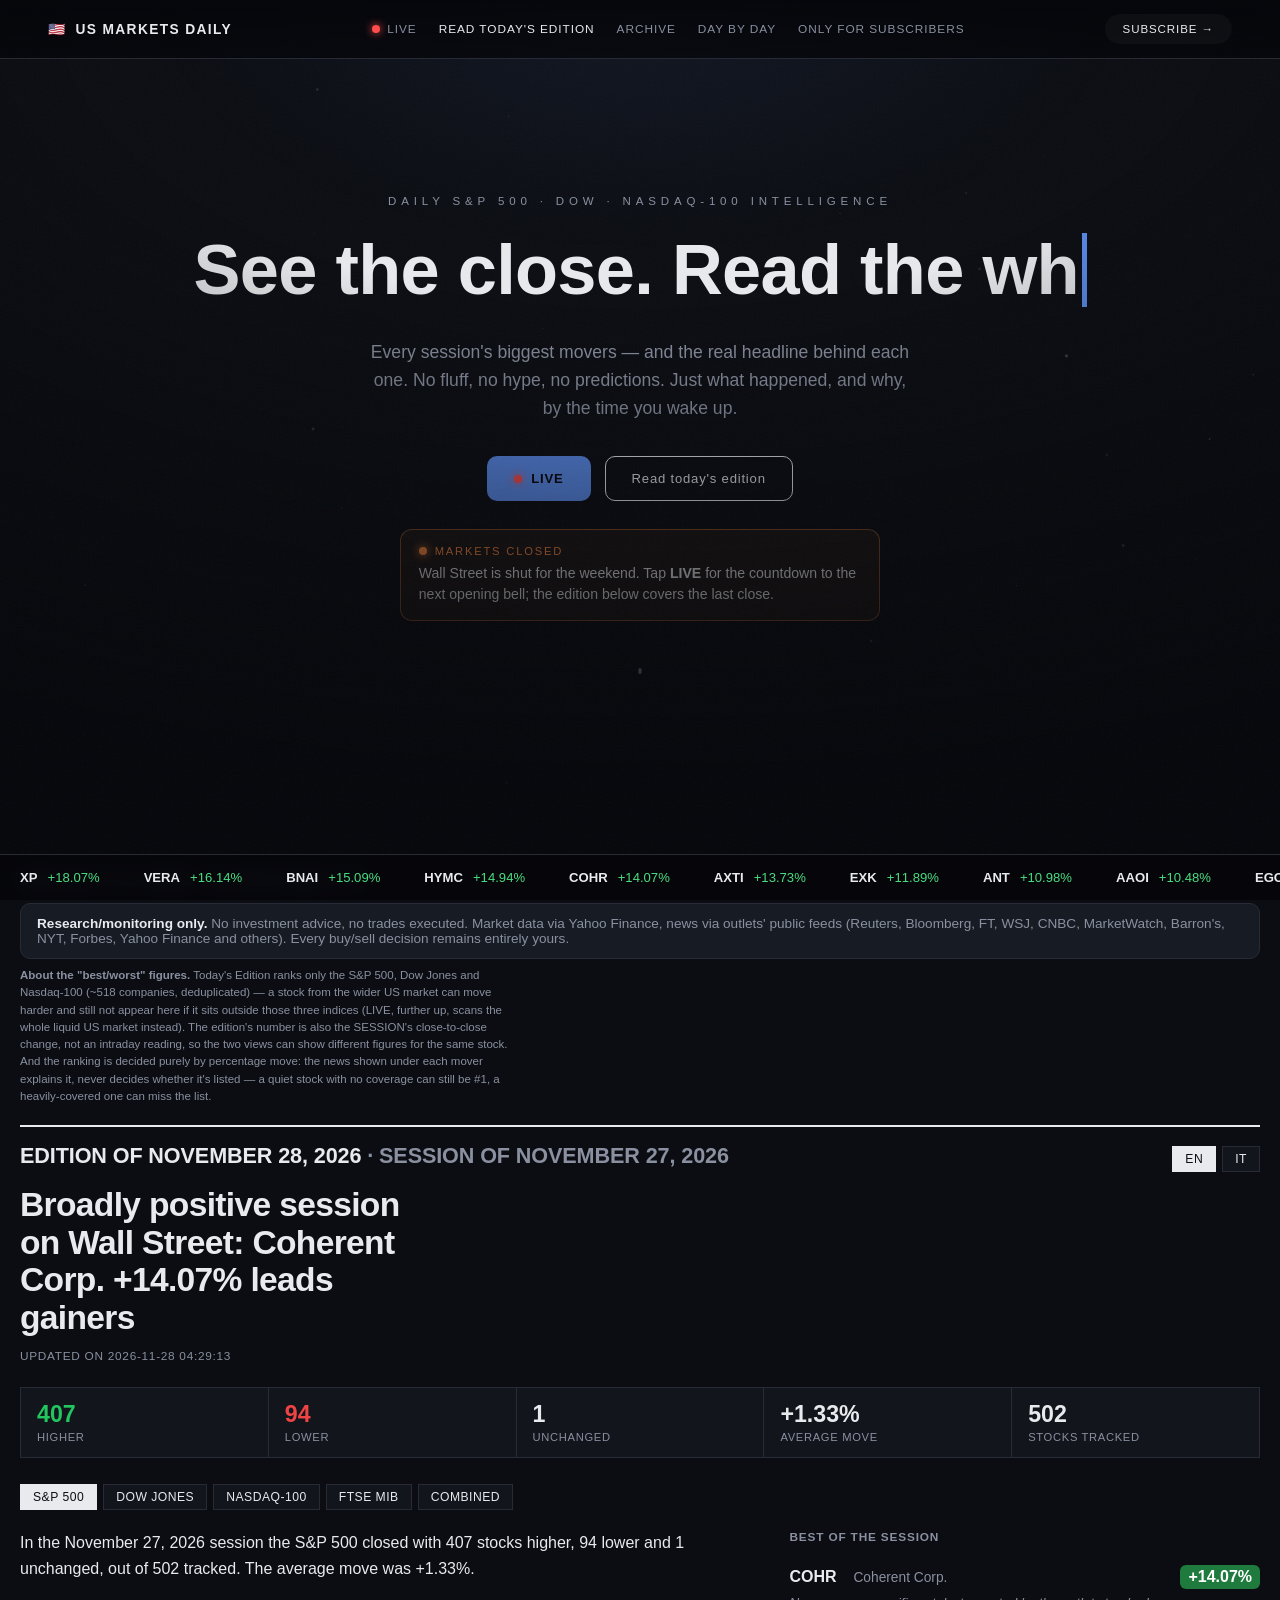
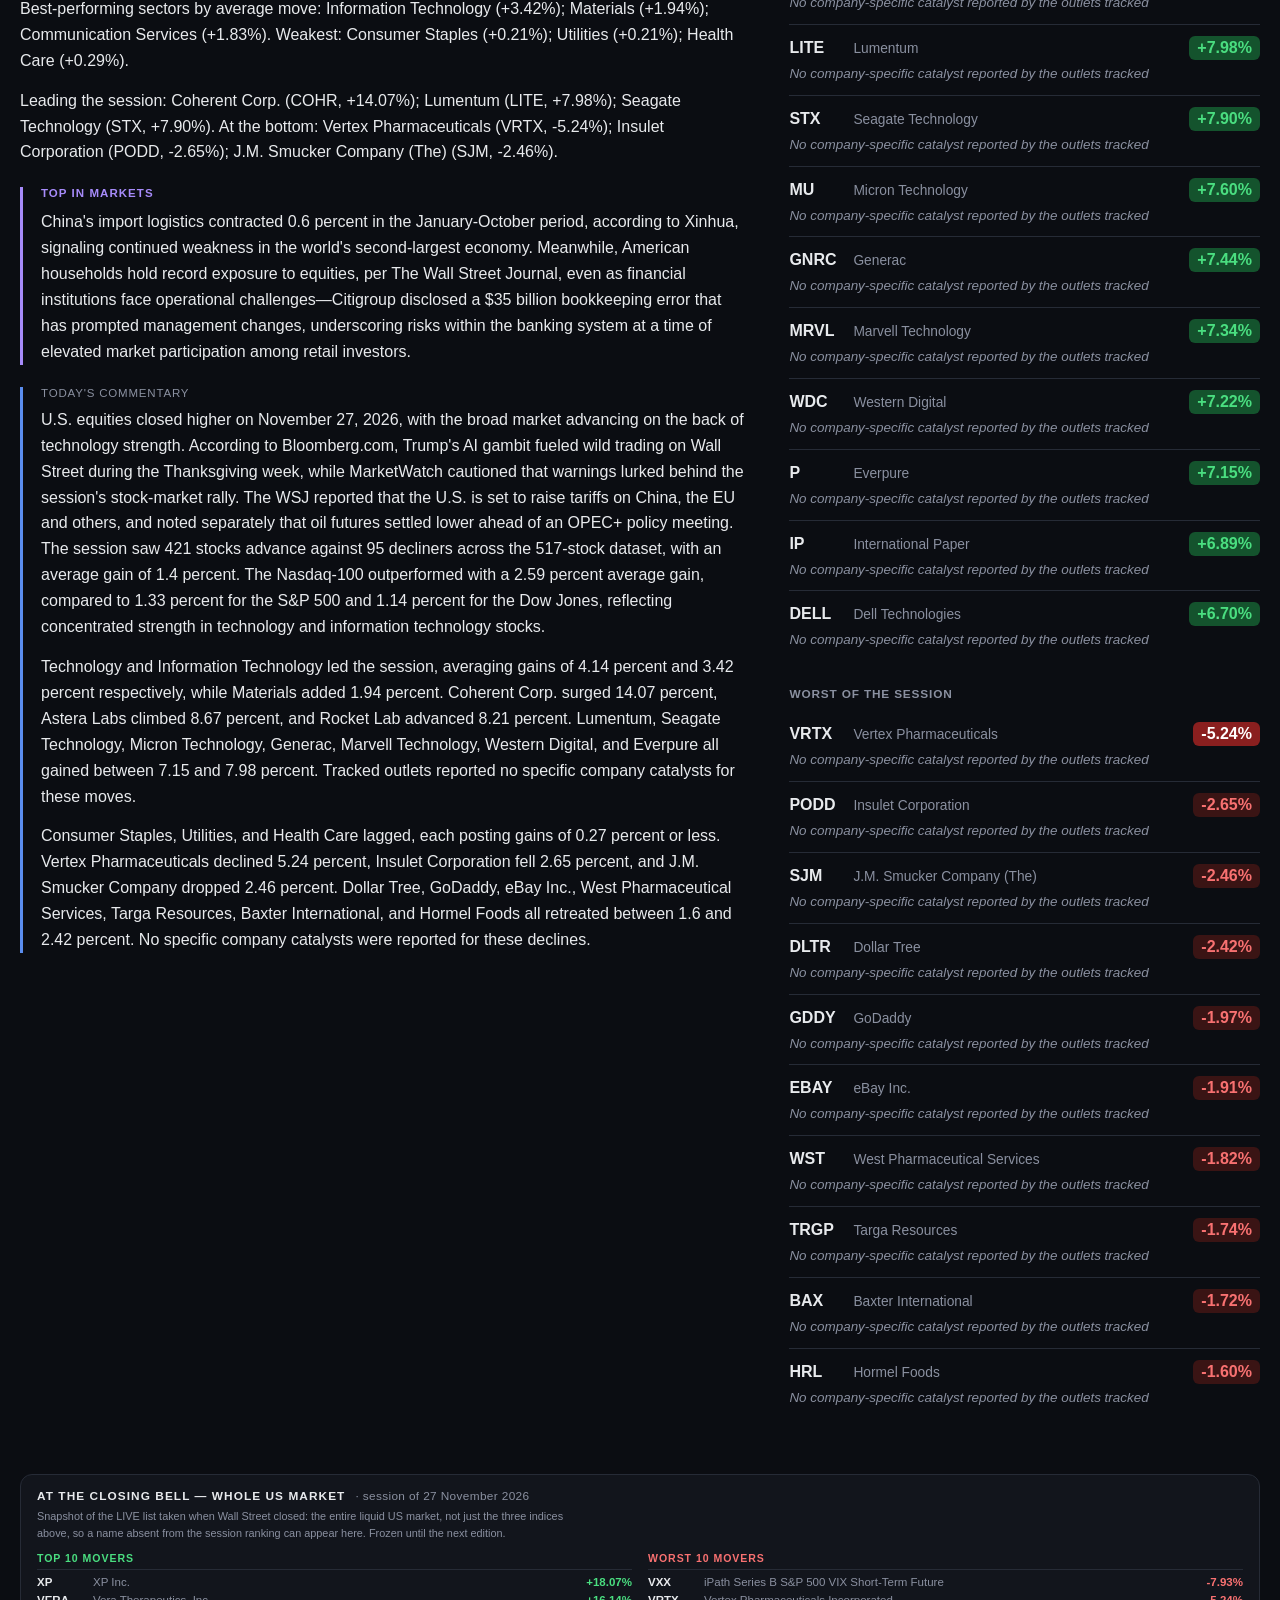
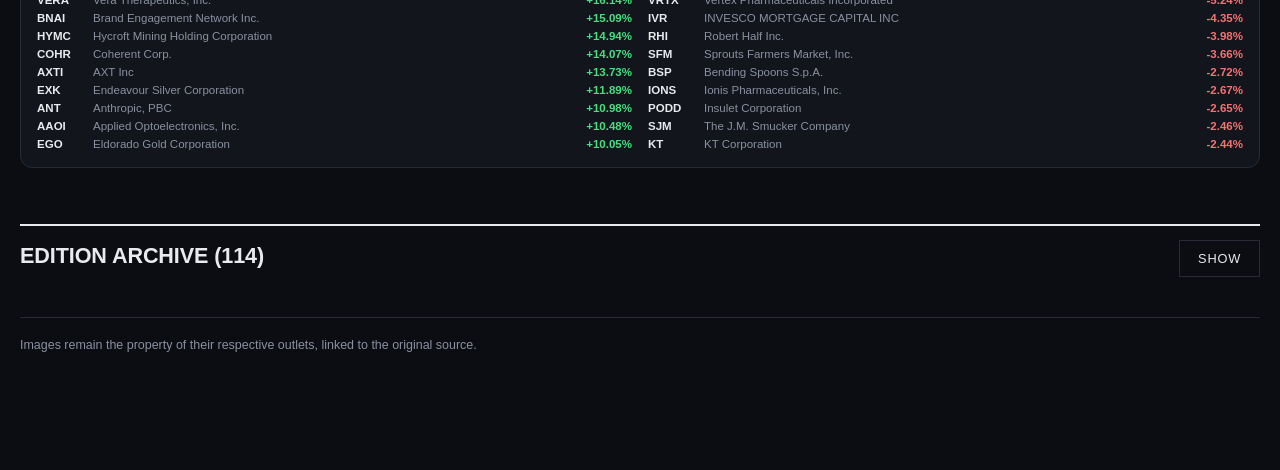
==== commit 712b42a3: "Scatto del 2026-11-28" ====
--- a/index.html
+++ b/index.html
@@ -883,7 +883,7 @@
 // cambiano una volta al giorno, quindi una richiesta in piu' non servirebbe a
 // niente e aggiungerebbe un modo di fallire.
 const STREAKS = {"updated": "2026-11-28T03:29:44Z", "session_date": "2026-11-27", "universe": 558, "up": {"count": 461, "by_length": {"1": 146, "2": 98, "3": 48, "4": 134, "5": 34, "6": 1}, "top": [{"symbol": "EG", "name": "Everest Group", "indices": ["sp500"], "days": 6, "cum_pct": 3.8}, {"symbol": "CSGP", "name": "CoStar Group", "indices": ["sp500"], "days": 5, "cum_pct": 21.67}, {"symbol": "CTSH", "name": "Cognizant", "indices": ["sp500"], "days": 5, "cum_pct": 12.63}, {"symbol": "TRI", "name": "Thomson Reuters", "indices": ["nasdaq100"], "days": 5, "cum_pct": 11.12}, {"symbol": "IBM", "name": "IBM", "indices": ["sp500", "dow"], "days": 5, "cum_pct": 10.81}, {"symbol": "ACN", "name": "Accenture", "indices": ["sp500"], "days": 5, "cum_pct": 10.64}, {"symbol": "DOC", "name": "Healthpeak Properties", "indices": ["sp500"], "days": 5, "cum_pct": 9.22}, {"symbol": "HCA", "name": "HCA Healthcare", "indices": ["sp500"], "days": 5, "cum_pct": 8.83}, {"symbol": "IT", "name": "Gartner", "indices": ["sp500"], "days": 5, "cum_pct": 8.28}, {"symbol": "LOW", "name": "Lowe's", "indices": ["sp500"], "days": 5, "cum_pct": 7.9}, {"symbol": "CPRT", "name": "Copart", "indices": ["sp500", "nasdaq100"], "days": 5, "cum_pct": 7.58}, {"symbol": "HD", "name": "Home Depot (The)", "indices": ["sp500", "dow"], "days": 5, "cum_pct": 7.57}, {"symbol": "INVH", "name": "Invitation Homes", "indices": ["sp500"], "days": 5, "cum_pct": 6.75}, {"symbol": "WY", "name": "Weyerhaeuser", "indices": ["sp500"], "days": 5, "cum_pct": 6.6}, {"symbol": "MRSH", "name": "Marsh McLennan", "indices": ["sp500"], "days": 5, "cum_pct": 6.54}]}, "down": {"count": 96, "by_length": {"1": 75, "2": 16, "3": 3, "4": 1, "6": 1}, "top": [{"symbol": "SNDK", "name": "Sandisk", "indices": ["sp500", "nasdaq100"], "days": -6, "cum_pct": -22.76}, {"symbol": "SJM", "name": "J.M. Smucker Company (The)", "indices": ["sp500"], "days": -4, "cum_pct": -5.1}, {"symbol": "WST", "name": "West Pharmaceutical Services", "indices": ["sp500"], "days": -3, "cum_pct": -8.3}, {"symbol": "MDT", "name": "Medtronic", "indices": ["sp500"], "days": -3, "cum_pct": -5.27}, {"symbol": "HAS", "name": "Hasbro", "indices": ["sp500"], "days": -3, "cum_pct": -3.91}, {"symbol": "DLTR", "name": "Dollar Tree", "indices": ["sp500"], "days": -2, "cum_pct": -3.96}, {"symbol": "CBOE", "name": "Cboe Global Markets", "indices": ["sp500"], "days": -2, "cum_pct": -3.14}, {"symbol": "ABBV", "name": "AbbVie", "indices": ["sp500"], "days": -2, "cum_pct": -2.8}, {"symbol": "HRL", "name": "Hormel Foods", "indices": ["sp500"], "days": -2, "cum_pct": -2.36}, {"symbol": "TGT", "name": "Target Corporation", "indices": ["sp500"], "days": -2, "cum_pct": -2.32}, {"symbol": "BF.B", "name": "Brown–Forman", "indices": ["sp500"], "days": -2, "cum_pct": -2.04}, {"symbol": "TMO", "name": "Thermo Fisher Scientific", "indices": ["sp500"], "days": -2, "cum_pct": -1.81}, {"symbol": "BMY", "name": "Bristol Myers Squibb", "indices": ["sp500"], "days": -2, "cum_pct": -1.45}, {"symbol": "KR", "name": "Kroger", "indices": ["sp500"], "days": -2, "cum_pct": -1.08}, {"symbol": "IQV", "name": "IQVIA", "indices": ["sp500"], "days": -2, "cum_pct": -1.04}]}, "flat": {"count": 1}};
-const SHOTS = ["2026-09-04", "2026-09-05", "2026-09-06", "2026-09-07", "2026-09-08", "2026-09-09", "2026-09-10", "2026-09-11", "2026-09-12", "2026-09-13", "2026-09-14", "2026-09-15", "2026-09-16", "2026-09-17", "2026-09-18", "2026-09-19", "2026-09-20", "2026-09-21", "2026-09-22", "2026-09-23", "2026-09-24", "2026-09-25", "2026-09-26", "2026-09-27", "2026-09-28", "2026-09-29", "2026-09-30", "2026-10-01", "2026-10-02", "2026-10-03", "2026-10-04", "2026-10-05", "2026-10-06", "2026-10-07", "2026-10-08", "2026-10-09", "2026-10-10", "2026-10-11", "2026-10-12", "2026-10-13", "2026-10-14", "2026-10-15", "2026-10-16", "2026-10-17", "2026-10-18", "2026-10-19", "2026-10-20", "2026-10-21", "2026-10-22", "2026-10-23", "2026-10-24", "2026-10-25", "2026-10-26", "2026-10-27", "2026-10-28", "2026-10-29", "2026-10-30", "2026-10-31", "2026-11-01", "2026-11-02", "2026-11-03", "2026-11-04", "2026-11-05", "2026-11-06", "2026-11-07", "2026-11-08", "2026-11-09", "2026-11-10", "2026-11-11", "2026-11-12", "2026-11-13", "2026-11-14", "2026-11-15", "2026-11-16", "2026-11-17", "2026-11-18", "2026-11-19", "2026-11-20", "2026-11-21", "2026-11-22", "2026-11-23", "2026-11-24", "2026-11-25", "2026-11-26", "2026-11-27"];
+const SHOTS = ["2026-09-04", "2026-09-05", "2026-09-06", "2026-09-07", "2026-09-08", "2026-09-09", "2026-09-10", "2026-09-11", "2026-09-12", "2026-09-13", "2026-09-14", "2026-09-15", "2026-09-16", "2026-09-17", "2026-09-18", "2026-09-19", "2026-09-20", "2026-09-21", "2026-09-22", "2026-09-23", "2026-09-24", "2026-09-25", "2026-09-26", "2026-09-27", "2026-09-28", "2026-09-29", "2026-09-30", "2026-10-01", "2026-10-02", "2026-10-03", "2026-10-04", "2026-10-05", "2026-10-06", "2026-10-07", "2026-10-08", "2026-10-09", "2026-10-10", "2026-10-11", "2026-10-12", "2026-10-13", "2026-10-14", "2026-10-15", "2026-10-16", "2026-10-17", "2026-10-18", "2026-10-19", "2026-10-20", "2026-10-21", "2026-10-22", "2026-10-23", "2026-10-24", "2026-10-25", "2026-10-26", "2026-10-27", "2026-10-28", "2026-10-29", "2026-10-30", "2026-10-31", "2026-11-01", "2026-11-02", "2026-11-03", "2026-11-04", "2026-11-05", "2026-11-06", "2026-11-07", "2026-11-08", "2026-11-09", "2026-11-10", "2026-11-11", "2026-11-12", "2026-11-13", "2026-11-14", "2026-11-15", "2026-11-16", "2026-11-17", "2026-11-18", "2026-11-19", "2026-11-20", "2026-11-21", "2026-11-22", "2026-11-23", "2026-11-24", "2026-11-25", "2026-11-26", "2026-11-27", "2026-11-28"];
 // I giorni per cui esiste anche la versione GRANDE (shots/full/<data>.jpg), che
 // il visore carica al clic. Elenco separato perche' le due immagini le produce
 // lo stesso step ma in due passi: se il ridimensionamento salta, la miniatura
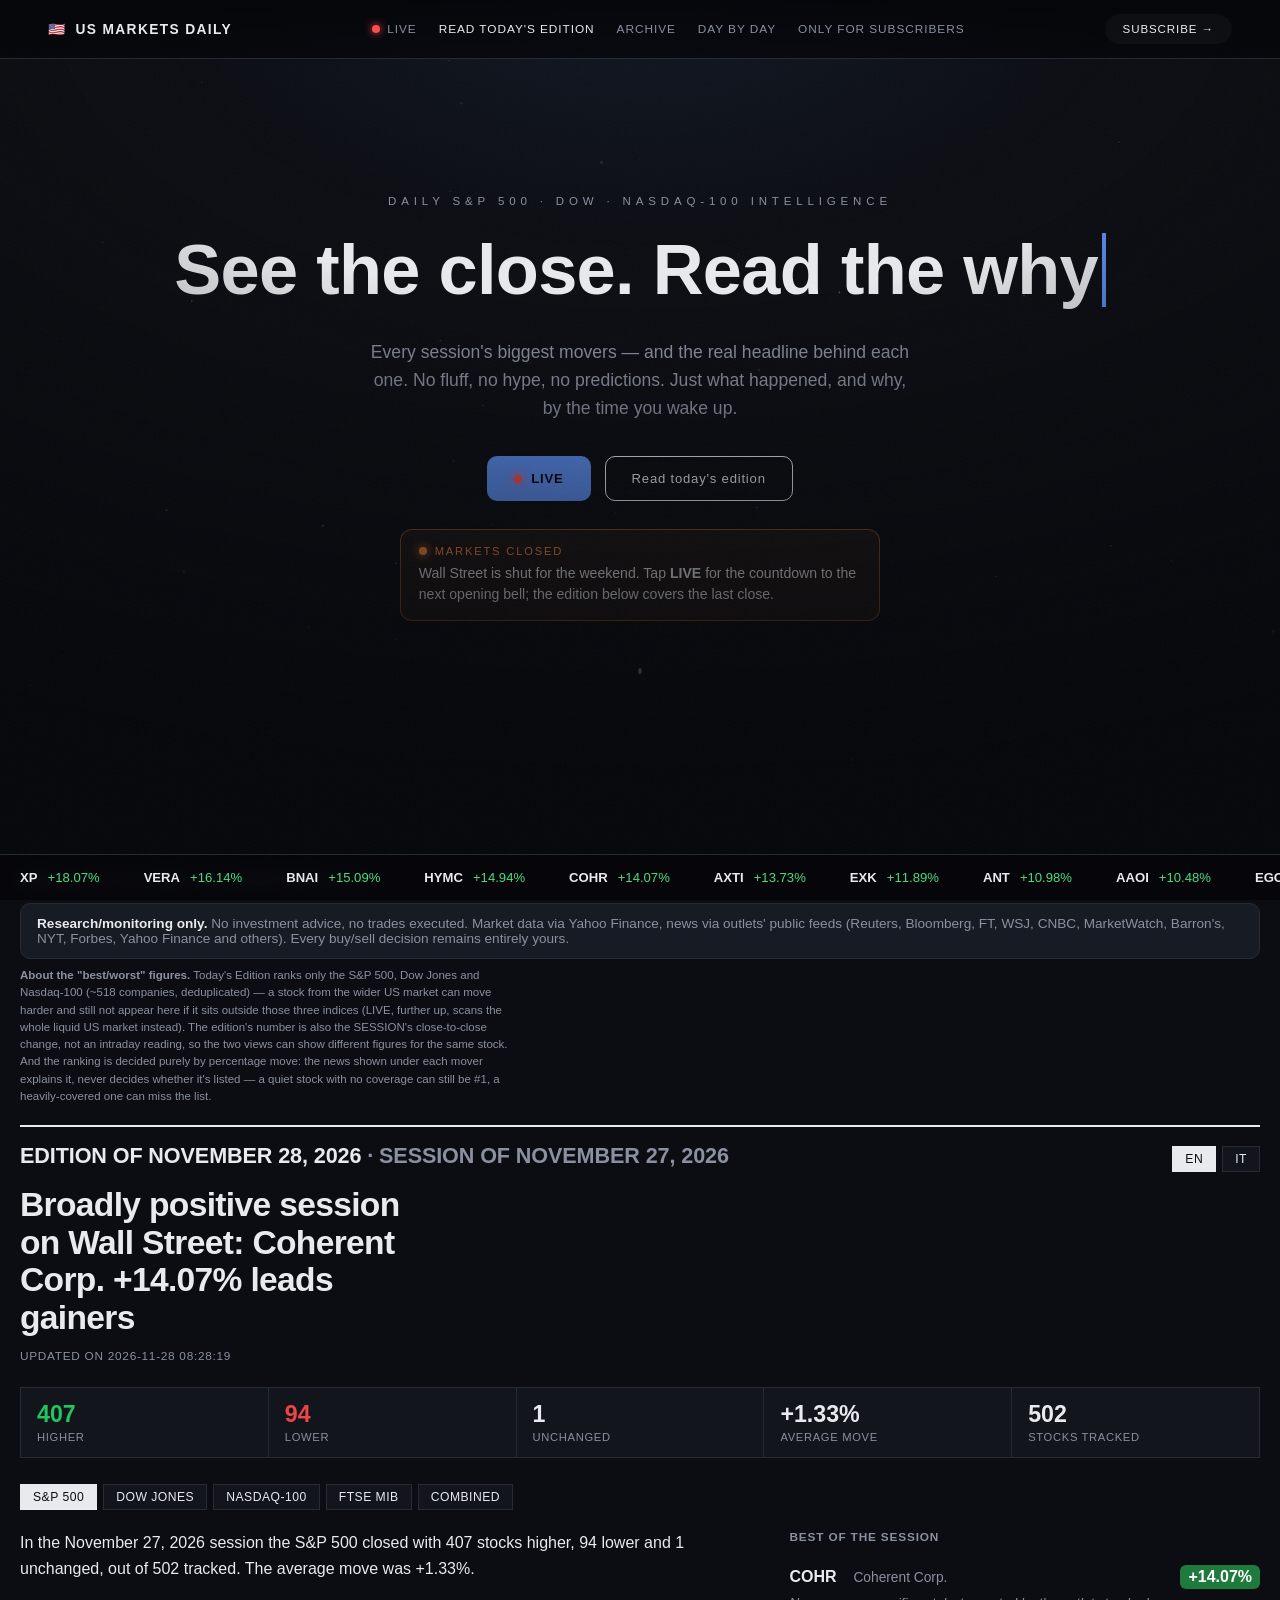
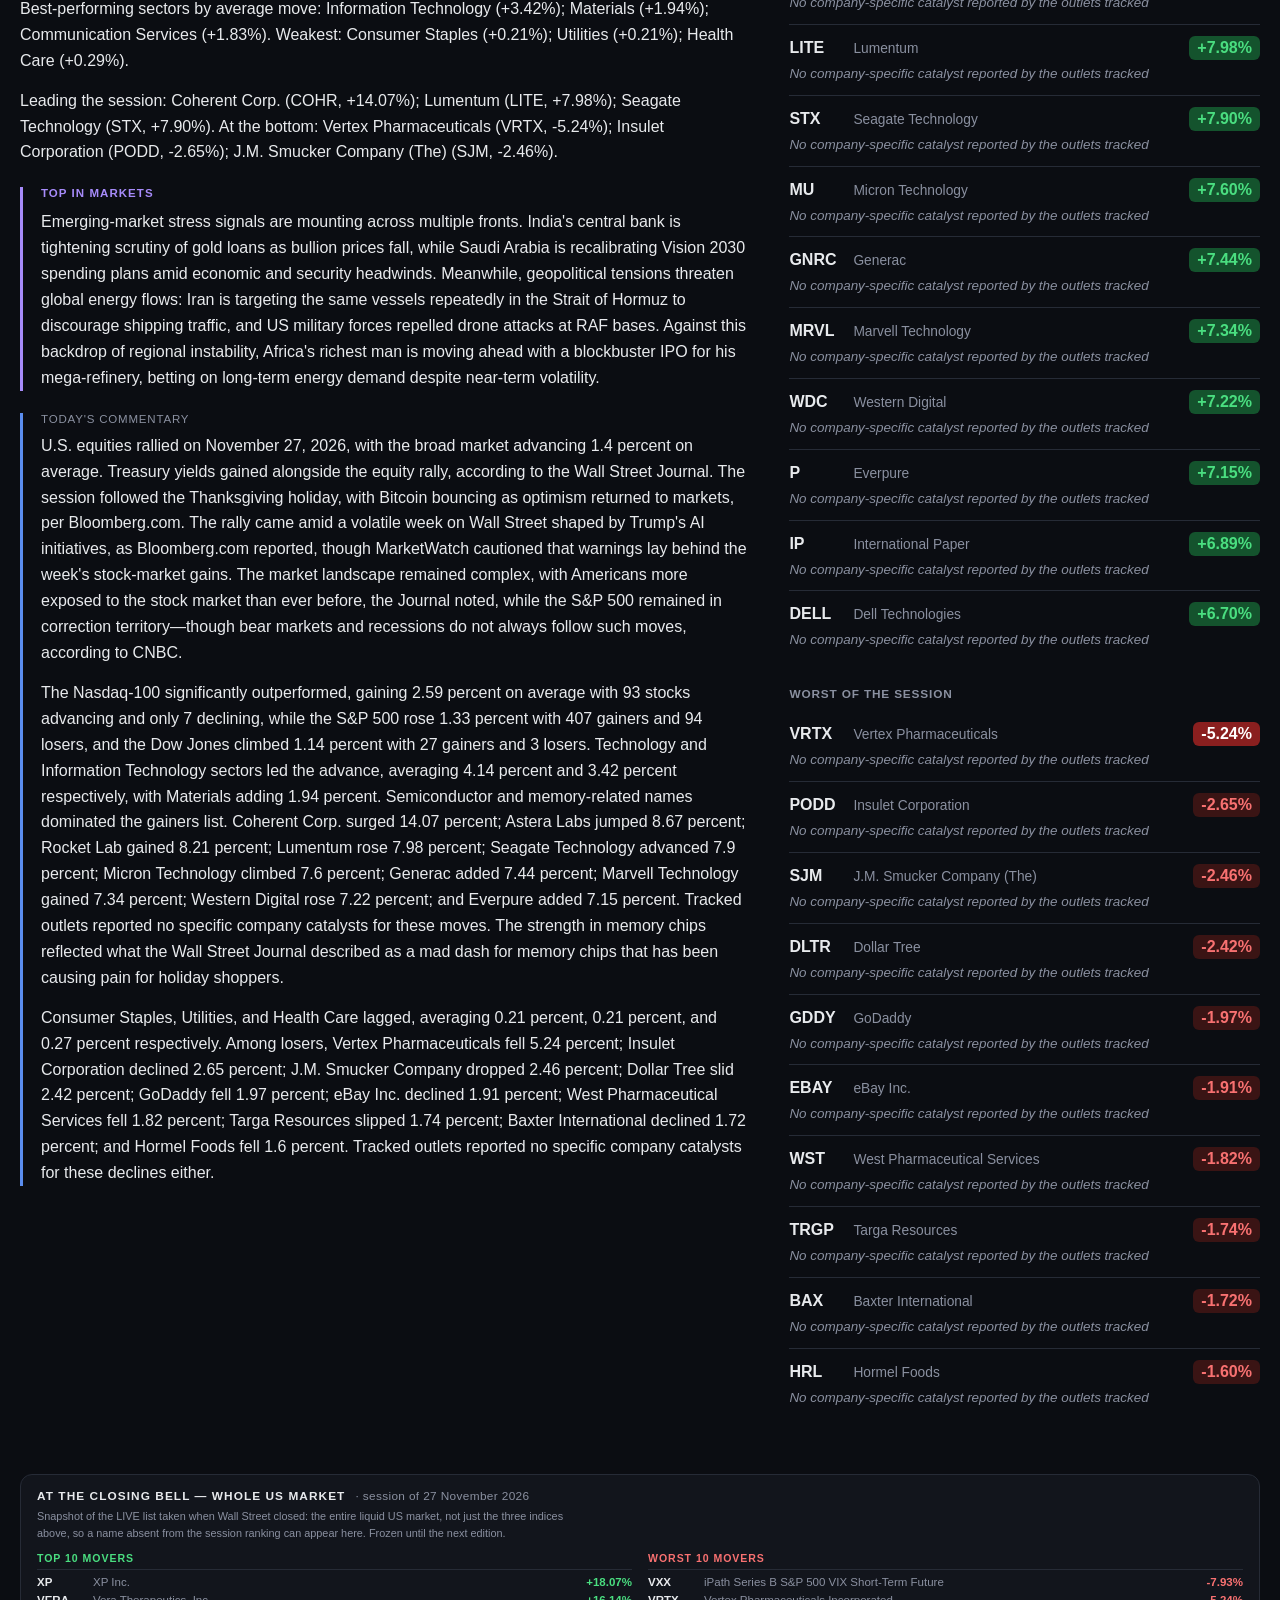
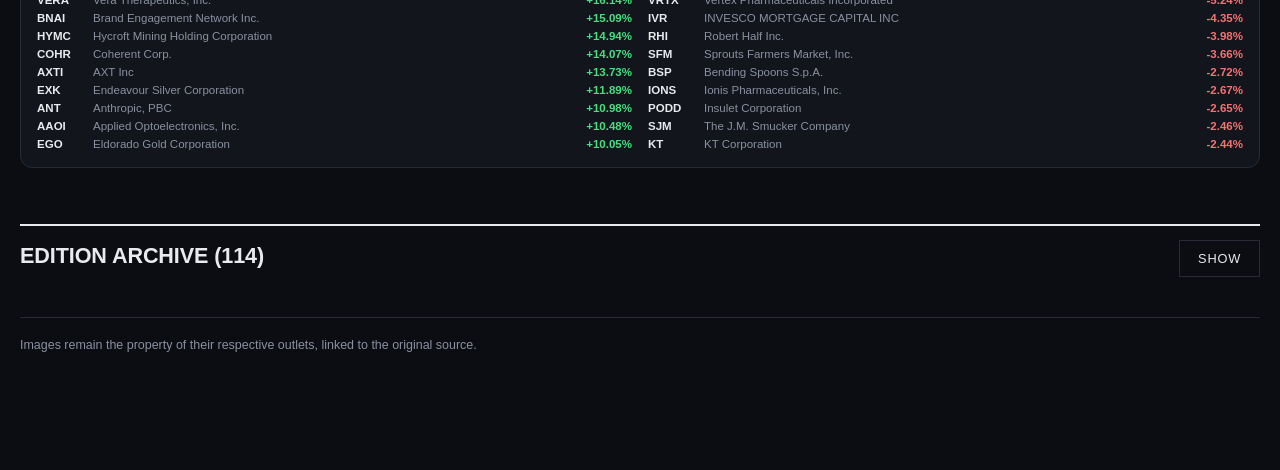
==== commit 66254973: "Edizione del 2026-11-28 08:28 CET" ====
--- a/index.html
+++ b/index.html
@@ -877,12 +877,12 @@
 });
 </script>
 <script>
-const EDITIONS = [{"edition_date": "2026-11-28", "edition_date_it": "28 novembre 2026", "session_date_it": "27 novembre 2026", "session_date": "2026-11-27", "edition_kind": "session", "live_close_movers": {"captured_at": "2026-11-27T21:07:03Z", "session_date": "2026-11-27", "universe": 1294, "gainers": [{"symbol": "XP", "name": "XP Inc.", "pct": 18.07}, {"symbol": "VERA", "name": "Vera Therapeutics, Inc.", "pct": 16.14}, {"symbol": "BNAI", "name": "Brand Engagement Network Inc.", "pct": 15.09}, {"symbol": "HYMC", "name": "Hycroft Mining Holding Corporation", "pct": 14.94}, {"symbol": "COHR", "name": "Coherent Corp.", "pct": 14.07}, {"symbol": "AXTI", "name": "AXT Inc", "pct": 13.73}, {"symbol": "EXK", "name": "Endeavour Silver Corporation", "pct": 11.89}, {"symbol": "ANT", "name": "Anthropic, PBC", "pct": 10.98}, {"symbol": "AAOI", "name": "Applied Optoelectronics, Inc.", "pct": 10.48}, {"symbol": "EGO", "name": "Eldorado Gold Corporation", "pct": 10.05}], "losers": [{"symbol": "VXX", "name": "iPath Series B S&P 500 VIX Short-Term Future", "pct": -7.93}, {"symbol": "VRTX", "name": "Vertex Pharmaceuticals Incorporated", "pct": -5.24}, {"symbol": "IVR", "name": "INVESCO MORTGAGE CAPITAL INC", "pct": -4.35}, {"symbol": "RHI", "name": "Robert Half Inc.", "pct": -3.98}, {"symbol": "SFM", "name": "Sprouts Farmers Market, Inc.", "pct": -3.66}, {"symbol": "BSP", "name": "Bending Spoons S.p.A.", "pct": -2.72}, {"symbol": "IONS", "name": "Ionis Pharmaceuticals, Inc.", "pct": -2.67}, {"symbol": "PODD", "name": "Insulet Corporation", "pct": -2.65}, {"symbol": "SJM", "name": "The J.M. Smucker Company", "pct": -2.46}, {"symbol": "KT", "name": "KT Corporation", "pct": -2.44}]}, "headline": "Seduta ampiamente positiva a Wall Street: Coherent Corp. +14,07% guida i rialzi", "generated_at": "2026-11-28 04:29:13", "manual_commentary_html": "\u003cp>I mercati azionari statunitensi hanno chiuso in rialzo il 27 novembre 2026, con il mercato ampio in avanzamento sulla scia della forza tecnologica. Secondo Bloomberg.com, la mossa di Trump sull&#x27;intelligenza artificiale ha alimentato scambi selvaggi a Wall Street durante la settimana del Ringraziamento, mentre MarketWatch ha avvertito che pericoli si celano dietro il rally del mercato azionario della seduta. Il WSJ ha riferito che gli Stati Uniti sono pronti ad aumentare i dazi su Cina, UE e altri, e ha notato separatamente che i futures sul petrolio hanno chiuso in ribasso in vista di una riunione sulla politica dell&#x27;OPEC+. La seduta ha visto 421 titoli in rialzo contro 95 in ribasso su un dataset di 517 titoli, con un guadagno medio dell&#x27;1,4 percento. Il Nasdaq-100 ha sovraperformato con un guadagno medio del 2,59 percento, rispetto all&#x27;1,33 percento per l&#x27;S&amp;P 500 e all&#x27;1,14 percento per il Dow Jones, riflettendo una forza concentrata nei titoli tecnologici e di tecnologia dell&#x27;informazione.\u003c/p>\u003cp>Technology e Information Technology hanno guidato la seduta, con guadagni medi del 4,14 percento e del 3,42 percento rispettivamente, mentre Materials ha aggiunto l&#x27;1,94 percento. Coherent Corp. è salito del 14,07 percento, Astera Labs ha guadagnato l&#x27;8,67 percento e Rocket Lab è avanzato dell&#x27;8,21 percento. Lumentum, Seagate Technology, Micron Technology, Generac, Marvell Technology, Western Digital ed Everpure hanno tutti guadagnato tra il 7,15 e il 7,98 percento. I media tracciati non hanno riferito catalizzatori aziendali specifici per questi movimenti.\u003c/p>\u003cp>Consumer Staples, Utilities e Health Care hanno registrato performance inferiori, ciascuno con guadagni dello 0,27 percento o inferiori. Vertex Pharmaceuticals è sceso del 5,24 percento, Insulet Corporation è calato del 2,65 percento e J.M. Smucker Company è sceso del 2,46 percento. Dollar Tree, GoDaddy, eBay Inc., West Pharmaceutical Services, Targa Resources, Baxter International e Hormel Foods si sono tutti ritirati tra l&#x27;1,6 e il 2,42 percento. Non sono stati riferiti catalizzatori aziendali specifici per questi ribassi.\u003c/p>", "auto_report": {"stats": {"n_up": 407, "n_down": 94, "n_flat": 1, "n_total": 502, "avg_pct": 1.33, "best_sectors": [{"sector": "Information Technology", "avg_pct": 3.42}, {"sector": "Materials", "avg_pct": 1.94}, {"sector": "Communication Services", "avg_pct": 1.83}], "worst_sectors": [{"sector": "Consumer Staples", "avg_pct": 0.21}, {"sector": "Utilities", "avg_pct": 0.21}, {"sector": "Health Care", "avg_pct": 0.29}]}, "paragraphs": ["Nella seduta del 27 novembre 2026 l'S&P 500 ha chiuso con 407 societa' in rialzo, 94 in ribasso e 1 invariate, su 502 titoli monitorati. La variazione media dell'indice e' stata di +1,33%.", "Settori con la variazione media migliore: Information Technology (+3,42%); Materials (+1,94%); Communication Services (+1,83%). Settori piu' debolli: Consumer Staples (+0,21%); Utilities (+0,21%); Health Care (+0,29%).", "In cima alla seduta: Coherent Corp. (COHR, +14,07%); Lumentum (LITE, +7,98%); Seagate Technology (STX, +7,90%). In fondo: Vertex Pharmaceuticals (VRTX, -5,24%); Insulet Corporation (PODD, -2,65%); J.M. Smucker Company (The) (SJM, -2,46%)."], "gainers": [{"symbol": "COHR", "name": "Coherent Corp.", "sector": "Information Technology", "pct_change": 14.07, "last_close": 223.79, "reason": null, "indices": ["sp500"]}, {"symbol": "LITE", "name": "Lumentum", "sector": "Information Technology", "pct_change": 7.98, "last_close": 514.63, "reason": null, "indices": ["sp500", "nasdaq100"]}, {"symbol": "STX", "name": "Seagate Technology", "sector": "Information Technology", "pct_change": 7.9, "last_close": 509.66, "reason": null, "indices": ["sp500", "nasdaq100"]}, {"symbol": "MU", "name": "Micron Technology", "sector": "Information Technology", "pct_change": 7.6, "last_close": 646.95, "reason": null, "indices": ["sp500", "nasdaq100"]}, {"symbol": "GNRC", "name": "Generac", "sector": "Industrials", "pct_change": 7.44, "last_close": 219.17, "reason": null, "indices": ["sp500"]}, {"symbol": "MRVL", "name": "Marvell Technology", "sector": "Information Technology", "pct_change": 7.34, "last_close": 140.54, "reason": null, "indices": ["sp500", "nasdaq100"]}, {"symbol": "WDC", "name": "Western Digital", "sector": "Information Technology", "pct_change": 7.22, "last_close": 292.11, "reason": null, "indices": ["sp500", "nasdaq100"]}, {"symbol": "P", "name": "Everpure", "sector": "Information Technology", "pct_change": 7.15, "last_close": 101.46, "reason": null, "indices": ["sp500"]}, {"symbol": "IP", "name": "International Paper", "sector": "Materials", "pct_change": 6.89, "last_close": 34.29, "reason": null, "indices": ["sp500"]}, {"symbol": "DELL", "name": "Dell Technologies", "sector": "Information Technology", "pct_change": 6.7, "last_close": 316.96, "reason": null, "indices": ["sp500"]}], "losers": [{"symbol": "VRTX", "name": "Vertex Pharmaceuticals", "sector": "Health Care", "pct_change": -5.24, "last_close": 534.57, "reason": null, "indices": ["sp500", "nasdaq100"]}, {"symbol": "PODD", "name": "Insulet Corporation", "sector": "Health Care", "pct_change": -2.65, "last_close": 138.9, "reason": null, "indices": ["sp500"]}, {"symbol": "SJM", "name": "J.M. Smucker Company (The)", "sector": "Consumer Staples", "pct_change": -2.46, "last_close": 126.86, "reason": null, "indices": ["sp500"]}, {"symbol": "DLTR", "name": "Dollar Tree", "sector": "Consumer Staples", "pct_change": -2.42, "last_close": 148.53, "reason": null, "indices": ["sp500"]}, {"symbol": "GDDY", "name": "GoDaddy", "sector": "Information Technology", "pct_change": -1.97, "last_close": 103.07, "reason": null, "indices": ["sp500"]}, {"symbol": "EBAY", "name": "eBay Inc.", "sector": "Consumer Discretionary", "pct_change": -1.91, "last_close": 113.33, "reason": null, "indices": ["sp500"]}, {"symbol": "WST", "name": "West Pharmaceutical Services", "sector": "Health Care", "pct_change": -1.82, "last_close": 366.17, "reason": null, "indices": ["sp500"]}, {"symbol": "TRGP", "name": "Targa Resources", "sector": "Energy", "pct_change": -1.74, "last_close": 280.55, "reason": null, "indices": ["sp500"]}, {"symbol": "BAX", "name": "Baxter International", "sector": "Health Care", "pct_change": -1.72, "last_close": 26.79, "reason": null, "indices": ["sp500"]}, {"symbol": "HRL", "name": "Hormel Foods", "sector": "Consumer Staples", "pct_change": -1.6, "last_close": 22.72, "reason": null, "indices": ["sp500"]}]}, "markets_brief": {"items": [{"title": "China Import Logistics Fell 0.6% in January-October, Xinhua Says", "source": "Bloomberg", "link": "https://www.bloomberg.com/news/articles/2026-11-28/china-import-logistics-fell-0-6-in-january-october-xinhua-says"}, {"title": "AI-Made Microdrama ‘La Dama De Las Camelias’ Premieres On ViX", "source": "Forbes", "link": "https://www.forbes.com/sites/veronicavillafane/2026/11/27/ai-made-microdrama-la-dama-de-las-camelias-premieres-on-vix/"}, {"title": "U.S. Marine Troop Carrier Prepares To Defend Against Drone Attacks", "source": "Forbes", "link": "https://www.forbes.com/sites/zitaballingerfletcher/2026/11/27/us-marine-troop-carrier-prepares-to-defend-against-drone-attacks/"}, {"title": "Americans Are More Exposed to the Stock Market Than Ever Before", "source": "The Wall Street Journal", "link": "https://www.wsj.com/finance/stocks/us-stock-market-wealth-0caf5bac?mod=rss_markets_main"}, {"title": "Citigroup’s $35 Billion Bookkeeping Snafu Sparks Shake-Up in Upper Ranks", "source": "The Wall Street Journal", "link": "https://www.wsj.com/finance/banking/citigroups-35-billion-bookkeeping-snafu-sparks-shake-up-in-upper-ranks-71d8afe9?mod=rss_markets_main"}], "prose_html": "\u003cp>La logistica delle importazioni cinesi ha registrato una contrazione dello 0,6 per cento nel periodo gennaio-ottobre, secondo Xinhua, segnalando una persistente debolezza della seconda economia mondiale. Nel frattempo, le famiglie americane detengono un&#x27;esposizione record ai mercati azionari, secondo The Wall Street Journal, mentre le istituzioni finanziarie affrontano sfide operative: Citigroup ha rivelato un errore contabile di 35 miliardi di dollari che ha provocato cambiamenti nella gestione, evidenziando i rischi all&#x27;interno del sistema bancario in un momento di partecipazione elevata degli investitori retail.\u003c/p>", "prose_html_en": "\u003cp>China&#x27;s import logistics contracted 0.6 percent in the January-October period, according to Xinhua, signaling continued weakness in the world&#x27;s second-largest economy. Meanwhile, American households hold record exposure to equities, per The Wall Street Journal, even as financial institutions face operational challenges—Citigroup disclosed a $35 billion bookkeeping error that has prompted management changes, underscoring risks within the banking system at a time of elevated market participation among retail investors.\u003c/p>"}, "feed": [{"category": "mercati", "image": null, "link": "https://www.bloomberg.com/news/articles/2026-11-28/china-import-logistics-fell-0-6-in-january-october-xinhua-says", "published": "Sat, 28 Nov 2026 03:01:44 GMT", "source": "Bloomberg", "summary": "China’s import logistics demand contracted further in the first 10 months of the year, extending a slowdown from 9.6% growth in January-February, Xinhua News Agency reported, citing figures from the China Federation of Logistics and Purchasing.", "title": "China Import Logistics Fell 0.6% in January-October, Xinhua Says"}, {"category": "mercati", "image": "https://imageio.forbes.com/specials-images/imageserve/6b0a361a64b59db5dbdc388c/0x0.jpg", "link": "https://www.forbes.com/sites/veronicavillafane/2026/11/27/ai-made-microdrama-la-dama-de-las-camelias-premieres-on-vix/", "published": "Fri, 27 Nov 2026 21:28:15 -0500", "source": "Forbes", "summary": "TelevisaUnivision's ViX MicrO adapts a French classic for turn-of-the-century Mexico, using generative AI.", "title": "AI-Made Microdrama ‘La Dama De Las Camelias’ Premieres On ViX"}, {"category": "mercati", "image": "https://imageio.forbes.com/specials-images/imageserve/6b0a243ca089c30be36ba0be/0x0.jpg", "link": "https://www.forbes.com/sites/zitaballingerfletcher/2026/11/27/us-marine-troop-carrier-prepares-to-defend-against-drone-attacks/", "published": "Fri, 27 Nov 2026 21:02:48 -0500", "source": "Forbes", "summary": "The USS Kearsarge performed intensive warfare drills, including live-fire exercises and scenarios the U.S. Navy says will make the ship ready to deploy in a combat surge.", "title": "U.S. Marine Troop Carrier Prepares To Defend Against Drone Attacks"}, {"category": "mercati", "image": "https://images.wsj.net/im-11530422", "link": "https://www.wsj.com/finance/stocks/us-stock-market-wealth-0caf5bac?mod=rss_markets_main", "published": "Sat, 28 Nov 2026 02:00:00 GMT", "source": "The Wall Street Journal", "summary": "A wave of investment in U.S. stock funds has continued even during a dizzying market downturn.", "title": "Americans Are More Exposed to the Stock Market Than Ever Before"}, {"category": "mercati", "image": "https://images.wsj.net/im-34902810", "link": "https://www.wsj.com/finance/banking/citigroups-35-billion-bookkeeping-snafu-sparks-shake-up-in-upper-ranks-71d8afe9?mod=rss_markets_main", "published": "Sat, 28 Nov 2026 01:44:00 GMT", "source": "The Wall Street Journal", "summary": "Several London-based executives are leaving as a top risk official oversees the cleanup from the bank’s trading hub.", "title": "Citigroup’s $35 Billion Bookkeeping Snafu Sparks Shake-Up in Upper Ranks"}, {"category": "mercati", "image": null, "link": "https://news.google.com/rss/articles/[base64]?oc=5", "published": "Sat, 28 Nov 2026 01:05:00 GMT", "source": "Reuters", "summary": "China's premium puffer jacket push meets consumer resistance &nbsp;&nbsp; Reuters", "title": "China's premium puffer jacket push meets consumer resistance"}, {"category": "mercati", "image": "https://static01.nyt.com/images/2026/11/27/multimedia/27biz-nbc-ad-hwfc/27biz-nbc-ad-hwfc-mediumSquareAt3X.jpg", "link": "https://www.nytimes.com/2026/11/27/business/media/nbc-ad-snl.html", "published": "Sat, 28 Nov 2026 00:46:42 +0000", "source": "The New York Times", "summary": "The commercial appeared during a “Saturday Night Live” holiday special on Wednesday.", "title": "NBC Pulls an Ad That Some Described as Antisemitic"}, {"category": "tech", "image": "https://media.wired.com/photos/6b089bf933af9bd86d9db0c5/master/pass/Black-Friday-Deals.jpg", "link": "https://www.wired.com/story/best-black-friday-deals-11-27-2026/", "published": "Sat, 28 Nov 2026 00:14:33 +0000", "source": "Wired", "summary": "It's time to shop the very best Black Friday deals on the very best tech gadgets we recommend.", "title": "2026’s Best Black Friday Deals: We’ve Been Tracking Since 4 AM"}, {"category": "mercati", "image": "https://images.mktw.net/im-34995811", "link": "https://www.marketwatch.com/story/im-in-my-70s-and-buying-a-new-bmw-x1-should-i-put-my-only-son-on-the-title-25731040?mod=mw_rss_topstories", "published": "Sat, 28 Nov 2026 00:00:00 GMT", "source": "MarketWatch", "summary": "“Given my age, I never make a major new purchase without thinking about the future.”", "title": "I’m in my 70s and buying a new BMW X1. Should I put my only son on the title?"}, {"category": "tech", "image": "https://media.wired.com/photos/6ac50d7fb19b1ceefddd39c0/master/pass/Amazon%20Prime%20Day%20Top%20Art%20102026%20Standalone%20Yeti%20ILLUSTRATION%20Isadora-Ayesa%20Lima%20SOURCE%20Amazon.jpg", "link": "https://www.wired.com/story/yeti-black-friday-sale-11-2026/", "published": "Fri, 27 Nov 2026 23:54:42 +0000", "source": "Wired", "summary": "Yeti’s Black Friday deals cover everything from a cooler for the tailgate to a Rambler for your desk.", "title": "Yeti Coolers Are up to 30% Off for Black Friday (2026)"}, {"category": "mercati", "image": "https://images.mktw.net/im-78896707", "link": "https://www.marketwatch.com/story/i-hate-that-jensen-huang-is-back-at-nvidia-but-i-love-what-its-done-for-my-401-k-am-i-a-hypocrite-f63c0303?mod=mw_rss_topstories", "published": "Fri, 27 Nov 2026 23:30:00 GMT", "source": "MarketWatch", "summary": "Doing nothing and maintaining an even temperament is often the work of gods.", "title": "I hate that Jensen Huang is back at Nvidia, but I love what it’s done for my 401(k). Am I a hypocrite?"}, {"category": "mercati", "image": null, "link": "https://news.google.com/rss/articles/[base64]?oc=5", "published": "Fri, 27 Nov 2026 23:11:16 GMT", "source": "Reuters", "summary": "US government bars bandwidth provider RETN from American networks &nbsp;&nbsp; Reuters", "title": "US government bars bandwidth provider RETN from American networks"}, {"category": "mercati", "image": "https://images.ft.com/v3/image/raw/https%3A%2F%2Fd1e00ek4ebabms.cloudfront.net%2Fproduction%2Fa77e2679-ed48-4f70-82d2-09284c8429bf.jpg?source=next-home-page&dpr=2&width=580&fit=scale-down", "link": "https://www.ft.com/content/af599e07-d44c-4068-ab84-6ee3c85551d4?syn-25a6b1a6=1", "published": "Fri, 27 Nov 2026 23:00:08 GMT", "source": "Financial Times", "summary": "The ChatGPT maker also accuses the tech giant of ‘coercing and threatening’ suppliers who work with both companies, as legal battle escalates", "title": "OpenAI countersues Apple for stealing trade secrets"}, {"category": "mercati", "image": "https://images.ft.com/v3/image/raw/https%3A%2F%2Fd1e00ek4ebabms.cloudfront.net%2Fproduction%2Ff5905f2d-cd2a-4342-a226-f22fe4445592.jpg?source=next-home-page&dpr=2&width=580&fit=scale-down", "link": "https://www.ft.com/content/4e16110a-9604-4455-8557-4edece5df01a?syn-25a6b1a6=1", "published": "Fri, 27 Nov 2026 22:45:36 GMT", "source": "Financial Times", "summary": "Rating agency says political instability will make it harder for the country to tackle its public deficit", "title": "S&P cuts France outlook to negative"}, {"category": "mercati", "image": null, "link": "https://www.bloomberg.com/news/articles/2026-11-27/jailed-brazil-beach-soccer-star-drawn-into-russia-us-spy-dispute", "published": "Fri, 27 Nov 2026 22:29:56 GMT", "source": "Bloomberg", "summary": "A Brazilian beach soccer star has become an unlikely bargaining chip in a dispute over an alleged Russian spy who has been sought by both Moscow and Washington.", "title": "Jailed Brazil Beach Soccer Star Drawn Into Russia-US Spy Dispute"}, {"category": "mercati", "image": "https://static01.nyt.com/images/2026/11/29/business/27bizsun-strategies/27bizsun-strategies-mediumSquareAt3X.jpg", "link": "https://www.nytimes.com/2026/11/27/business/nvidia-jensen-huang-trump-markets.html", "published": "Fri, 27 Nov 2026 22:16:28 +0000", "source": "The New York Times", "summary": "Nvidia has been down, up, and down again, and the market has followed. But there’s no need for long-term, diversified investors to alter their course, our columnist says.", "title": "How to Live Calmly, Despite Stock Market Whiplash"}, {"category": "crypto", "image": "https://s3-images.ctmedia.io/media/article-covers/article-covers-110589-what-happened-in-crypto-today.jpg", "link": "https://cointelegraph.com/news/what-happened-in-crypto-today?utm_source=rss_feed&utm_medium=rss&utm_campaign=rss_partner_inbound", "published": "Fri, 27 Nov 2026 22:12:51 +0000", "source": "Cointelegraph", "summary": "Need to know what happened in crypto today? Here is the latest news on daily trends and events impacting Bitcoin price, blockchain, DeFi, Web3 and crypto regulation.", "title": "Here’s what happened in crypto today"}, {"category": "mercati", "image": "https://image.cnbcfm.com/api/v1/image/108560334-1795816810559-gettyimages-2248285067-emaz-1_em27443.jpeg?v=1795816828&amp;w=1920&amp;h=1080", "link": "https://www.cnbc.com/2026/11/27/black-friday-2026-inflation-value-deals.html", "published": "Fri, 27 Nov 2026 22:00:57 GMT", "source": "CNBC", "summary": "Even as consumers face macroeconomic headwinds, retailers are expecting robust holiday spending through Black Friday and beyond.", "title": "Inflation has shoppers hunting for value. That bodes well for Black Friday"}, {"category": "crypto", "image": "https://cdn.decrypt.co/wp-content/uploads/2025/08/Open-AI-decrypt-style-01-gID_7.png", "link": "https://decrypt.co/384222/openai-countersuit-apple-trade-secret-theft-claims", "published": "Fri, 27 Nov 2026 21:46:03 +0000", "source": "Decrypt", "summary": "The ChatGPT maker’s counterclaims flip the script on a dispute Apple started in July, alleging the iPhone maker took its trade secrets and pressured shared hardware suppliers to freeze it out of the AI-device race.", "title": "OpenAI Turns the Tables on Apple With Its Own Trade-Secret Theft Claims"}, {"category": "mercati", "image": "https://image.cnbcfm.com/api/v1/image/108560331-1795815908700-gettyimages-2306543995-BLACK_FRIDAY_SHOPPING.jpeg?v=1795815925&amp;w=1920&amp;h=1080", "link": "https://www.cnbc.com/2026/11/25/holiday-inflation-thanksgiving-travel-food-gifts.html", "published": "Fri, 27 Nov 2026 21:45:41 GMT", "source": "CNBC", "summary": "U.S. consumers face higher food, travel and gift costs in 2026 as inflation and Iran-war energy shocks pressure holiday budgets.", "title": "Even the price of toys is on the rise. How Americans are scaling back holiday plans"}, {"category": "crypto", "image": "https://s3-images.ctmedia.io/media/article-covers/2026/09/01M3AEQ9Y8JV78QH3H8M1G3403/analitycs2021-hype-1.jpg", "link": "https://cointelegraph.com/news/franklin-templeton-hype-crypto-index-etf?utm_source=rss_feed&utm_medium=rss&utm_campaign=rss_partner_inbound", "published": "Fri, 27 Nov 2026 21:15:29 +0000", "source": "Cointelegraph", "summary": "The addition comes as US spot investment products tracking Hyperliquid’s native token reach $266.5 million in assets under management.", "title": "Franklin Templeton makes room for HYPE in crypto index ETF"}, {"category": "crypto", "image": "https://cdn.decrypt.co/wp-content/uploads/2025/05/Bitcoin-decrypt-style-04-gID_7.png", "link": "https://decrypt.co/384218/could-ai-break-bitcoin-not-yet-research-firm-k33-says", "published": "Fri, 27 Nov 2026 20:46:02 +0000", "source": "Decrypt", "summary": "A draft AI-assisted proof of the Riemann Hypothesis renewed worries about the math securing Bitcoin, but K33 says no cryptographic compromise has been demonstrated.", "title": "Could AI Break Bitcoin? Not Yet, Research Firm K33 Says"}, {"category": "crypto", "image": "https://www.tbstat.com/cdn-cgi/image/width=1600,height=900,fit=cover,format=jpeg,quality=80/wp/uploads/2026/11/GettyImages-2090417937.jpg", "link": "https://www.theblock.co/news/markets/2026-11-27-cryptoquant-bitcoin-price-recovery-usdt-supply-growth-447560", "published": "Fri, 27 Nov 2026 18:13:45 +0000", "source": "The Block", "summary": "Bitcoin needs USDT supply to start growing again for a sustained price recovery, according to CryptoQuant.", "title": "CryptoQuant says bitcoin price recovery needs USDT supply growth"}, {"category": "crypto", "image": "https://cryptonomist.ch/wp-content/uploads/2026/11/china-blockchain-identity-regulations-1.webp", "link": "https://cryptonomist.ch/2026/11/27/regolamentazione-identita-digitale-blockchain-in-cina/", "published": "Fri, 27 Nov 2026 18:12:29 +0000", "source": "The Cryptonomist", "summary": "Undici dipartimenti cinesi hanno emanato la regolamentazione identità digitale blockchain in Cina, in vigore dal 1° marzo 2027.", "title": "La regolamentazione in Cina vieta spot mirati basati sull’identità digitale su blockchain"}, {"category": "mercati", "image": null, "link": "https://news.google.com/rss/articles/CBMidEFVX3lxTE9mbEc0WGNCdmFyMHpucHVpbS05ZjVTNWxaRHdvM1BrMXNFaWJJYUlpYTR5VkhQLXloS1kxWmZ2TTVfQnpUbWYweVhjN2dXS20zVHVmS016WWtBZERIU2hnVUthUmxmOXJfTWFWOXM5Q1V2b044?oc=5", "published": "Fri, 27 Nov 2026 15:32:00 GMT", "source": "Barron's", "summary": "Anthropic Stock Jumps to Reveal Its True Place in the AI Trade &nbsp;&nbsp; Barron's", "title": "Anthropic Stock Jumps to Reveal Its True Place in the AI Trade"}, {"category": "mercati", "image": null, "link": "https://news.google.com/rss/articles/CBMidEFVX3lxTE1qVUI0cGtEYUtyUERNQk1nMElsa0dsZzBGOUJoM0Z3SGFpZE1saHJ3QTVBM0N5M29ISzJhc3RhaUw4cmkwa2Q4UHBoV3V1TzA3LTlHU3dpMEF3d0dJd0YxVDIzWXM5eWhUY24xSVkxeEFkR25R?oc=5", "published": "Fri, 27 Nov 2026 15:26:00 GMT", "source": "Barron's", "summary": "Nvidia Stock Gains. It’s Still Finding Its Floor With Huang 2.0. &nbsp;&nbsp; Barron's", "title": "Nvidia Stock Gains. It’s Still Finding Its Floor With Huang 2.0."}, {"category": "italia", "image": null, "link": "https://www.wallstreetitalia.com/news/wall-street-apre-in-rialzo-nasdaq-guadagna-l150-3/", "published": "Fri, 27 Nov 2026 15:12:29 +0000", "source": "Wall Street Italia", "summary": "Wall Street avvia la seduta post-Thanksgiving con forti guadagni per i principali indici, al termine di una settimana e di un mese caratterizzati da volatilità. In rialzo anche il petrolio Wti; la Borsa Usa accorcia la sessione e chiuderà alle 19 ora italiana.", "title": "Wall Street apre in rialzo: Nasdaq guadagna l’1,50%"}, {"category": "italia", "image": null, "link": "https://www.wallstreetitalia.com/gestori-patrimoniali-jefferies-vede-opportunita-nel-2027-promosse-fineco-e-banca-generali/", "published": "Fri, 27 Nov 2026 15:00:28 +0000", "source": "Wall Street Italia", "summary": "Jefferies conferma il giudizio buy su Fineco e Banca Generali, preferite a Banca Mediolanum, e prevede un 2027 favorevole al risparmio gestito con la minore concorrenza dei BTP retail.", "title": "Gestori patrimoniali, Jefferies vede opportunità nel 2027: promosse Fineco e Banca Generali"}, {"category": "crypto", "image": "https://www.tbstat.com/cdn-cgi/image/width=1600,height=900,fit=cover,format=jpeg,quality=80/wp/uploads/2025/10/tether.jpg", "link": "https://www.theblock.co/news/business/2026-11-27-tether-buys-10-million-of-bitdeer-shares-as-stock-hovers-near-all-time-low-447554", "published": "Fri, 27 Nov 2026 15:00:21 +0000", "source": "The Block", "summary": "USDT issuer Tether spent about $10 million earlier this week to acquire 3.72 million Bitdeer Class A ordinary shares.", "title": "Tether buys $10 million of Bitdeer shares as stock hovers near all-time low"}, {"category": "crypto", "image": "https://cryptonomist.ch/wp-content/uploads/2026/11/prezzo-bitcoin-paura-estrema-lunedi.webp", "link": "https://cryptonomist.ch/2026/11/27/prezzo-bitcoin-paura-estrema-lunedi/", "published": "Fri, 27 Nov 2026 14:52:06 +0000", "source": "The Cryptonomist", "summary": "Il Prezzo Bitcoin ferma il panico estremo, ma il mercato resta laterale: solo lunedì, con la piena riapertura delle borse USA, si capirà la direzione.", "title": "Prezzo Bitcoin: si ferma l’ondata di paura estrema, ma le risposte arriveranno lunedì"}, {"category": "italia", "image": null, "link": "https://www.finanzaonline.com/notizie/blockchain-dalle-sperimentazioni-alloperativita-raddoppia-luso-delle-stablecoin-nelle-imprese", "published": "Fri, 27 Nov 2026 14:00:54 +0000", "source": "FinanzaOnline", "summary": "I pagamenti basati su blockchain compiono un salto decisivo verso l’adozione quotidiana nei processi aziendali e di tesoreria. È quanto emerge dalla EY Blockchain Payments Survey 2026, l’indagine condotta tra luglio e agosto 2026 su un campione globale di 521 top manager", "title": "Blockchain, dalle sperimentazioni all’operatività. Raddoppia l’uso delle stablecoin nelle imprese"}, {"category": "scienza", "image": "https://wp.technologyreview.com/wp-content/uploads/2026/02/MITcarscams.jpg?w=840", "link": "https://www.technologyreview.com/2026/11/27/1149960/the-download-the-download-innovators-under-35-nominations-bionic-hand/", "published": "Fri, 27 Nov 2026 13:00:00 +0000", "source": "MIT Technology Review", "summary": "This is today&#8217;s edition of The Download, our weekday newsletter that provides a daily dose of what&#8217;s going on in the world of technology. Our 2027 Innovators Under 35 competition is now open Every year, MIT Technology Review honors 35 of the world&#8217;s brightest yo", "title": "The Download: Innovators Under 35 nominations are open, and a bionic window into the mind"}, {"category": "italia", "image": null, "link": "https://www.finanzaonline.com/notizie/anthropic-sotto-il-prezzo-dellipo-i-dubbi-del-mercato-sullai", "published": "Fri, 27 Nov 2026 10:58:44 +0000", "source": "FinanzaOnline", "summary": "Dopo il debutto da record al Nasdaq, il titolo perde terreno. Per Brett Winton di ARK Invest, gli investitori sottovalutano la crescita della domanda di servizi AI e le potenzialità di ricavi delle infrastrutture di calcolo.", "title": "Anthropic sotto il prezzo dell’Ipo, i dubbi del mercato sull’AI"}, {"category": "italia", "image": null, "link": "https://www.ansa.it/sito/notizie/economia/2026/11/27/borsa-tokyo-apertura-in-aumento-039_3695bcbd-aa6a-4e1e-a07c-320e3ff6c559.html", "published": "Fri, 27 Nov 2026 01:10:12 +0100", "source": "ANSA Economia", "summary": "Tecnologia in accelerazione, yen stabile su dollaro ed euro", "title": "Borsa: Tokyo, apertura in aumento (+0,39%)"}, {"category": "tech", "image": null, "link": "https://techcrunch.com/2026/11/26/nvidia-hits-pause-on-chip-shipments-to-southeast-asia/", "published": "Thu, 26 Nov 2026 20:03:54 +0000", "source": "TechCrunch", "summary": "Nvidia has told manufacturing partners to pause server shipments to Malaysia, Singapore, Thailand and Indonesia as the U.S. tightens its push to keep AI chips out of China.", "title": "Nvidia hits pause on chip shipments to Southeast Asia"}, {"category": "scienza", "image": "https://wp.technologyreview.com/wp-content/uploads/2026/08/vincentkilbride-mit-technology-review-ai-puzzles.jpg?w=840", "link": "https://www.technologyreview.com/2026/11/26/1149934/the-download-better-bionic-hands-ai-natural-gas-boom/", "published": "Thu, 26 Nov 2026 13:10:00 +0000", "source": "MIT Technology Review", "summary": "This is today&#8217;s edition of The Download, our weekday newsletter that provides a daily dose of what&#8217;s going on in the world of technology. The next generation of bionic hands is here—and they can feel Avi Davidson lost his left hand as a teenager. Since then, he&#8217;", "title": "The Download: Better bionic hands and AI’s natural-gas boom"}, {"category": "mercati", "image": null, "link": "https://www.economist.com/finance-and-economics/2026/11/26/historys-warning-lesson-for-anthropic", "published": "Thu, 26 Nov 2026 09:49:07 +0000", "source": "The Economist", "summary": "As tech stocks plunge, recall the fate of the East India Company", "title": "History’s warning lesson for Anthropic"}, {"category": "tech", "image": "https://media-assets.wired.it/photos/6a194670a7792b1bc7faf331/master/pass/tende%20da%20campeggio%20giugno%202026.jpg", "link": "https://www.wired.it/gallery/migliori-tende-campeggio/", "published": "Wed, 01 Jul 2026 07:00:00 +0000", "source": "Wired Italia", "summary": "Dalle tende ultraleggere da trekking ai modelli familiari con vere e proprie stanze, passando per soluzioni gonfiabili e a montaggio rapido", "title": "Le migliori tende da campeggio tra modelli ultraleggeri, familiari e gonfiabili"}, {"category": "mercati", "image": "http://i2.cdn.turner.com/money/dam/assets/170203124414-apple-iphone-120x90.jpg", "link": "http://money.cnn.com/2017/02/13/technology/apple-wireless-charging/index.html?section=money_news_international", "published": "Mon, 13 Feb 2017 14:42:14 EST", "source": "CNN", "summary": "The days of plugging in an iPhone to charge won't last forever.", "title": "Will the next iPhone charge wirelessly?"}, {"category": "scienza", "image": null, "link": "https://www.nature.com/articles/d41586-026-03885-4", "published": "", "source": "Nature", "summary": "Nature, Published online: 27 November 2026; doi:10.1038/d41586-026-03885-4 Andrew Robinson reviews five of the best science picks.", "title": "The haunting loveliness of boglands: Books in brief"}], "edition_date_en": "November 28, 2026", "session_date_en": "November 27, 2026", "headline_en": "Broadly positive session on Wall Street: Coherent Corp. +14.07% leads gainers", "manual_commentary_html_en": "\u003cp>U.S. equities closed higher on November 27, 2026, with the broad market advancing on the back of technology strength. According to Bloomberg.com, Trump&#x27;s AI gambit fueled wild trading on Wall Street during the Thanksgiving week, while MarketWatch cautioned that warnings lurked behind the session&#x27;s stock-market rally. The WSJ reported that the U.S. is set to raise tariffs on China, the EU and others, and noted separately that oil futures settled lower ahead of an OPEC+ policy meeting. The session saw 421 stocks advance against 95 decliners across the 517-stock dataset, with an average gain of 1.4 percent. The Nasdaq-100 outperformed with a 2.59 percent average gain, compared to 1.33 percent for the S&amp;P 500 and 1.14 percent for the Dow Jones, reflecting concentrated strength in technology and information technology stocks.\u003c/p>\u003cp>Technology and Information Technology led the session, averaging gains of 4.14 percent and 3.42 percent respectively, while Materials added 1.94 percent. Coherent Corp. surged 14.07 percent, Astera Labs climbed 8.67 percent, and Rocket Lab advanced 8.21 percent. Lumentum, Seagate Technology, Micron Technology, Generac, Marvell Technology, Western Digital, and Everpure all gained between 7.15 and 7.98 percent. Tracked outlets reported no specific company catalysts for these moves.\u003c/p>\u003cp>Consumer Staples, Utilities, and Health Care lagged, each posting gains of 0.27 percent or less. Vertex Pharmaceuticals declined 5.24 percent, Insulet Corporation fell 2.65 percent, and J.M. Smucker Company dropped 2.46 percent. Dollar Tree, GoDaddy, eBay Inc., West Pharmaceutical Services, Targa Resources, Baxter International, and Hormel Foods all retreated between 1.6 and 2.42 percent. No specific company catalysts were reported for these declines.\u003c/p>", "auto_report_by_index": {"sp500": {"stats": {"n_up": 407, "n_down": 94, "n_flat": 1, "n_total": 502, "avg_pct": 1.33, "best_sectors": [{"sector": "Information Technology", "avg_pct": 3.42}, {"sector": "Materials", "avg_pct": 1.94}, {"sector": "Communication Services", "avg_pct": 1.83}], "worst_sectors": [{"sector": "Consumer Staples", "avg_pct": 0.21}, {"sector": "Utilities", "avg_pct": 0.21}, {"sector": "Health Care", "avg_pct": 0.29}]}, "paragraphs": {"en": ["In the November 27, 2026 session the S&P 500 closed with 407 stocks higher, 94 lower and 1 unchanged, out of 502 tracked. The average move was +1.33%.", "Best-performing sectors by average move: Information Technology (+3.42%); Materials (+1.94%); Communication Services (+1.83%). Weakest: Consumer Staples (+0.21%); Utilities (+0.21%); Health Care (+0.29%).", "Leading the session: Coherent Corp. (COHR, +14.07%); Lumentum (LITE, +7.98%); Seagate Technology (STX, +7.90%). At the bottom: Vertex Pharmaceuticals (VRTX, -5.24%); Insulet Corporation (PODD, -2.65%); J.M. Smucker Company (The) (SJM, -2.46%)."], "it": ["Nella seduta del 27 novembre 2026 l'S&P 500 ha chiuso con 407 societa' in rialzo, 94 in ribasso e 1 invariate, su 502 titoli monitorati. La variazione media dell'indice e' stata di +1,33%.", "Settori con la variazione media migliore: Information Technology (+3,42%); Materials (+1,94%); Communication Services (+1,83%). Settori piu' debolli: Consumer Staples (+0,21%); Utilities (+0,21%); Health Care (+0,29%).", "In cima alla seduta: Coherent Corp. (COHR, +14,07%); Lumentum (LITE, +7,98%); Seagate Technology (STX, +7,90%). In fondo: Vertex Pharmaceuticals (VRTX, -5,24%); Insulet Corporation (PODD, -2,65%); J.M. Smucker Company (The) (SJM, -2,46%)."]}, "gainers": [{"symbol": "COHR", "name": "Coherent Corp.", "sector": "Information Technology", "pct_change": 14.07, "last_close": 223.79, "reason": null, "indices": ["sp500"]}, {"symbol": "LITE", "name": "Lumentum", "sector": "Information Technology", "pct_change": 7.98, "last_close": 514.63, "reason": null, "indices": ["sp500", "nasdaq100"]}, {"symbol": "STX", "name": "Seagate Technology", "sector": "Information Technology", "pct_change": 7.9, "last_close": 509.66, "reason": null, "indices": ["sp500", "nasdaq100"]}, {"symbol": "MU", "name": "Micron Technology", "sector": "Information Technology", "pct_change": 7.6, "last_close": 646.95, "reason": null, "indices": ["sp500", "nasdaq100"]}, {"symbol": "GNRC", "name": "Generac", "sector": "Industrials", "pct_change": 7.44, "last_close": 219.17, "reason": null, "indices": ["sp500"]}, {"symbol": "MRVL", "name": "Marvell Technology", "sector": "Information Technology", "pct_change": 7.34, "last_close": 140.54, "reason": null, "indices": ["sp500", "nasdaq100"]}, {"symbol": "WDC", "name": "Western Digital", "sector": "Information Technology", "pct_change": 7.22, "last_close": 292.11, "reason": null, "indices": ["sp500", "nasdaq100"]}, {"symbol": "P", "name": "Everpure", "sector": "Information Technology", "pct_change": 7.15, "last_close": 101.46, "reason": null, "indices": ["sp500"]}, {"symbol": "IP", "name": "International Paper", "sector": "Materials", "pct_change": 6.89, "last_close": 34.29, "reason": null, "indices": ["sp500"]}, {"symbol": "DELL", "name": "Dell Technologies", "sector": "Information Technology", "pct_change": 6.7, "last_close": 316.96, "reason": null, "indices": ["sp500"]}], "losers": [{"symbol": "VRTX", "name": "Vertex Pharmaceuticals", "sector": "Health Care", "pct_change": -5.24, "last_close": 534.57, "reason": null, "indices": ["sp500", "nasdaq100"]}, {"symbol": "PODD", "name": "Insulet Corporation", "sector": "Health Care", "pct_change": -2.65, "last_close": 138.9, "reason": null, "indices": ["sp500"]}, {"symbol": "SJM", "name": "J.M. Smucker Company (The)", "sector": "Consumer Staples", "pct_change": -2.46, "last_close": 126.86, "reason": null, "indices": ["sp500"]}, {"symbol": "DLTR", "name": "Dollar Tree", "sector": "Consumer Staples", "pct_change": -2.42, "last_close": 148.53, "reason": null, "indices": ["sp500"]}, {"symbol": "GDDY", "name": "GoDaddy", "sector": "Information Technology", "pct_change": -1.97, "last_close": 103.07, "reason": null, "indices": ["sp500"]}, {"symbol": "EBAY", "name": "eBay Inc.", "sector": "Consumer Discretionary", "pct_change": -1.91, "last_close": 113.33, "reason": null, "indices": ["sp500"]}, {"symbol": "WST", "name": "West Pharmaceutical Services", "sector": "Health Care", "pct_change": -1.82, "last_close": 366.17, "reason": null, "indices": ["sp500"]}, {"symbol": "TRGP", "name": "Targa Resources", "sector": "Energy", "pct_change": -1.74, "last_close": 280.55, "reason": null, "indices": ["sp500"]}, {"symbol": "BAX", "name": "Baxter International", "sector": "Health Care", "pct_change": -1.72, "last_close": 26.79, "reason": null, "indices": ["sp500"]}, {"symbol": "HRL", "name": "Hormel Foods", "sector": "Consumer Staples", "pct_change": -1.6, "last_close": 22.72, "reason": null, "indices": ["sp500"]}]}, "dow": {"stats": {"n_up": 27, "n_down": 3, "n_flat": 0, "n_total": 30, "avg_pct": 1.14, "best_sectors": [{"sector": "Industrials", "avg_pct": 1.8}, {"sector": "Consumer Discretionary", "avg_pct": 1.43}, {"sector": "Information Technology", "avg_pct": 1.27}], "worst_sectors": [{"sector": "Consumer Staples", "avg_pct": 0.17}, {"sector": "Health Care", "avg_pct": 0.96}, {"sector": "Financials", "avg_pct": 1.21}]}, "paragraphs": {"en": ["In the November 27, 2026 session the Dow Jones closed with 27 stocks higher, 3 lower, out of 30 tracked. The average move was +1.14%.", "Best-performing sectors by average move: Industrials (+1.80%); Consumer Discretionary (+1.43%); Information Technology (+1.27%). Weakest: Consumer Staples (+0.17%); Health Care (+0.96%); Financials (+1.21%).", "Leading the session: Amazon (AMZN, +3.96%); Caterpillar Inc. (CAT, +3.32%); Cisco (CSCO, +3.01%). At the bottom: McDonald's (MCD, -0.31%); Procter & Gamble (PG, -0.21%); Coca-Cola Company (The) (KO, -0.19%)."], "it": ["Nella seduta del 27 novembre 2026 il Dow Jones ha chiuso con 27 societa' in rialzo, 3 in ribasso, su 30 titoli monitorati. La variazione media dell'indice e' stata di +1,14%.", "Settori con la variazione media migliore: Industrials (+1,80%); Consumer Discretionary (+1,43%); Information Technology (+1,27%). Settori piu' debolli: Consumer Staples (+0,17%); Health Care (+0,96%); Financials (+1,21%).", "In cima alla seduta: Amazon (AMZN, +3,96%); Caterpillar Inc. (CAT, +3,32%); Cisco (CSCO, +3,01%). In fondo: McDonald's (MCD, -0,31%); Procter & Gamble (PG, -0,21%); Coca-Cola Company (The) (KO, -0,19%)."]}, "gainers": [{"symbol": "AMZN", "name": "Amazon", "sector": "Consumer Discretionary", "pct_change": 3.96, "last_close": 254.12, "reason": null, "indices": ["sp500", "dow", "nasdaq100"]}, {"symbol": "CAT", "name": "Caterpillar Inc.", "sector": "Industrials", "pct_change": 3.32, "last_close": 561.74, "reason": null, "indices": ["sp500", "dow"]}, {"symbol": "CSCO", "name": "Cisco", "sector": "Information Technology", "pct_change": 3.01, "last_close": 97.04, "reason": null, "indices": ["sp500", "dow", "nasdaq100"]}, {"symbol": "JPM", "name": "JPMorgan Chase", "sector": "Financials", "pct_change": 1.96, "last_close": 322.96, "reason": null, "indices": ["sp500", "dow"]}, {"symbol": "IBM", "name": "IBM", "sector": "Information Technology", "pct_change": 1.89, "last_close": 248.08, "reason": null, "indices": ["sp500", "dow"]}, {"symbol": "NKE", "name": "Nike, Inc.", "sector": "Consumer Discretionary", "pct_change": 1.8, "last_close": 37.32, "reason": null, "indices": ["sp500", "dow"]}, {"symbol": "BA", "name": "Boeing", "sector": "Industrials", "pct_change": 1.65, "last_close": 167.24, "reason": null, "indices": ["sp500", "dow"]}, {"symbol": "UNH", "name": "UnitedHealth Group", "sector": "Health Care", "pct_change": 1.51, "last_close": 351.41, "reason": null, "indices": ["sp500", "dow"]}, {"symbol": "HON", "name": "Honeywell Technologies", "sector": "Industrials", "pct_change": 1.5, "last_close": 228.48, "reason": null, "indices": ["sp500", "dow", "nasdaq100"]}, {"symbol": "GS", "name": "Goldman Sachs", "sector": "Financials", "pct_change": 1.48, "last_close": 812.87, "reason": null, "indices": ["sp500", "dow"]}], "losers": [{"symbol": "MCD", "name": "McDonald's", "sector": "Consumer Discretionary", "pct_change": -0.31, "last_close": 282.62, "reason": null, "indices": ["sp500", "dow"]}, {"symbol": "PG", "name": "Procter & Gamble", "sector": "Consumer Staples", "pct_change": -0.21, "last_close": 172.86, "reason": null, "indices": ["sp500", "dow"]}, {"symbol": "KO", "name": "Coca-Cola Company (The)", "sector": "Consumer Staples", "pct_change": -0.19, "last_close": 97.4, "reason": null, "indices": ["sp500", "dow"]}, {"symbol": "TRV", "name": "Travelers Companies (The)", "sector": "Financials", "pct_change": 0.11, "last_close": 407.29, "reason": null, "indices": ["sp500", "dow"]}, {"symbol": "HD", "name": "Home Depot (The)", "sector": "Consumer Discretionary", "pct_change": 0.25, "last_close": 362.15, "reason": null, "indices": ["sp500", "dow"]}, {"symbol": "CRM", "name": "Salesforce", "sector": "Information Technology", "pct_change": 0.51, "last_close": 198.21, "reason": null, "indices": ["sp500", "dow"]}, {"symbol": "JNJ", "name": "Johnson & Johnson", "sector": "Health Care", "pct_change": 0.57, "last_close": 275.51, "reason": null, "indices": ["sp500", "dow"]}, {"symbol": "MSFT", "name": "Microsoft", "sector": "Information Technology", "pct_change": 0.6, "last_close": 492.85, "reason": null, "indices": ["sp500", "dow", "nasdaq100"]}, {"symbol": "SHW", "name": "Sherwin-Williams", "sector": "Materials", "pct_change": 0.61, "last_close": 363.24, "reason": null, "indices": ["sp500", "dow"]}, {"symbol": "GOOGL", "name": "Alphabet Inc. (Class A)", "sector": "Communication Services", "pct_change": 0.68, "last_close": 274.96, "reason": null, "indices": ["sp500", "dow", "nasdaq100"]}]}, "nasdaq100": {"stats": {"n_up": 93, "n_down": 7, "n_flat": 0, "n_total": 100, "avg_pct": 2.59, "best_sectors": [{"sector": "Technology", "avg_pct": 4.14}, {"sector": "Information Technology", "avg_pct": 3.97}, {"sector": "Industrials", "avg_pct": 2.22}], "worst_sectors": [{"sector": "Consumer Staples", "avg_pct": 0.26}, {"sector": "Health Care", "avg_pct": 0.33}, {"sector": "Utilities", "avg_pct": 0.51}]}, "paragraphs": {"en": ["In the November 27, 2026 session the Nasdaq-100 closed with 93 stocks higher, 7 lower, out of 100 tracked. The average move was +2.59%.", "Best-performing sectors by average move: Technology (+4.14%); Information Technology (+3.97%); Industrials (+2.22%). Weakest: Consumer Staples (+0.26%); Health Care (+0.33%); Utilities (+0.51%).", "Leading the session: Astera Labs (ALAB, +8.67%); Rocket Lab (RKLB, +8.21%); Lumentum (LITE, +7.98%). At the bottom: Vertex Pharmaceuticals (VRTX, -5.24%); Alnylam Pharmaceuticals (ALNY, -1.23%); Keurig Dr Pepper (KDP, -0.51%)."], "it": ["Nella seduta del 27 novembre 2026 il Nasdaq-100 ha chiuso con 93 societa' in rialzo, 7 in ribasso, su 100 titoli monitorati. La variazione media dell'indice e' stata di +2,59%.", "Settori con la variazione media migliore: Technology (+4,14%); Information Technology (+3,97%); Industrials (+2,22%). Settori piu' debolli: Consumer Staples (+0,26%); Health Care (+0,33%); Utilities (+0,51%).", "In cima alla seduta: Astera Labs (ALAB, +8,67%); Rocket Lab (RKLB, +8,21%); Lumentum (LITE, +7,98%). In fondo: Vertex Pharmaceuticals (VRTX, -5,24%); Alnylam Pharmaceuticals (ALNY, -1,23%); Keurig Dr Pepper (KDP, -0,51%)."]}, "gainers": [{"symbol": "ALAB", "name": "Astera Labs", "sector": "Technology", "pct_change": 8.67, "last_close": 206.84, "reason": null, "indices": ["nasdaq100"]}, {"symbol": "RKLB", "name": "Rocket Lab", "sector": "Industrials", "pct_change": 8.21, "last_close": 50.88, "reason": null, "indices": ["nasdaq100"]}, {"symbol": "LITE", "name": "Lumentum", "sector": "Information Technology", "pct_change": 7.98, "last_close": 514.63, "reason": null, "indices": ["sp500", "nasdaq100"]}, {"symbol": "STX", "name": "Seagate Technology", "sector": "Information Technology", "pct_change": 7.9, "last_close": 509.66, "reason": null, "indices": ["sp500", "nasdaq100"]}, {"symbol": "MU", "name": "Micron Technology", "sector": "Information Technology", "pct_change": 7.6, "last_close": 646.95, "reason": null, "indices": ["sp500", "nasdaq100"]}, {"symbol": "MRVL", "name": "Marvell Technology", "sector": "Information Technology", "pct_change": 7.34, "last_close": 140.54, "reason": null, "indices": ["sp500", "nasdaq100"]}, {"symbol": "WDC", "name": "Western Digital", "sector": "Information Technology", "pct_change": 7.22, "last_close": 292.11, "reason": null, "indices": ["sp500", "nasdaq100"]}, {"symbol": "QCOM", "name": "Qualcomm", "sector": "Information Technology", "pct_change": 6.29, "last_close": 179.27, "reason": null, "indices": ["sp500", "nasdaq100"]}, {"symbol": "SHOP", "name": "Shopify", "sector": "Technology", "pct_change": 6.28, "last_close": 141.78, "reason": null, "indices": ["nasdaq100"]}, {"symbol": "ARM", "name": "Arm Holdings", "sector": "Technology", "pct_change": 6.22, "last_close": 171.55, "reason": null, "indices": ["nasdaq100"]}], "losers": [{"symbol": "VRTX", "name": "Vertex Pharmaceuticals", "sector": "Health Care", "pct_change": -5.24, "last_close": 534.57, "reason": null, "indices": ["sp500", "nasdaq100"]}, {"symbol": "ALNY", "name": "Alnylam Pharmaceuticals", "sector": "Health Care", "pct_change": -1.23, "last_close": 162.7, "reason": null, "indices": ["nasdaq100"]}, {"symbol": "KDP", "name": "Keurig Dr Pepper", "sector": "Consumer Staples", "pct_change": -0.51, "last_close": 35.45, "reason": null, "indices": ["sp500", "nasdaq100"]}, {"symbol": "ORLY", "name": "O'Reilly Automotive", "sector": "Consumer Discretionary", "pct_change": -0.42, "last_close": 96.28, "reason": null, "indices": ["sp500", "nasdaq100"]}, {"symbol": "PAYX", "name": "Paychex", "sector": "Industrials", "pct_change": -0.3, "last_close": 118.13, "reason": null, "indices": ["sp500", "nasdaq100"]}, {"symbol": "MDLZ", "name": "Mondelez International", "sector": "Consumer Staples", "pct_change": -0.06, "last_close": 67.77, "reason": null, "indices": ["sp500", "nasdaq100"]}, {"symbol": "MNST", "name": "Monster Beverage", "sector": "Consumer Staples", "pct_change": -0.02, "last_close": 42.59, "reason": null, "indices": ["sp500", "nasdaq100"]}, {"symbol": "CCEP", "name": "Coca-Cola Europacific Partners", "sector": "Consumer Staples", "pct_change": 0.06, "last_close": 118.06, "reason": null, "indices": ["nasdaq100"]}, {"symbol": "AEP", "name": "American Electric Power", "sector": "Utilities", "pct_change": 0.06, "last_close": 127.67, "reason": null, "indices": ["sp500", "nasdaq100"]}, {"symbol": "INTU", "name": "Intuit", "sector": "Information Technology", "pct_change": 0.08, "last_close": 271.94, "reason": null, "indices": ["sp500", "nasdaq100"]}]}, "ftsemib": {"stats": {"n_up": 40, "n_down": 0, "n_flat": 0, "n_total": 40, "avg_pct": 2.59, "best_sectors": [{"sector": "Industrial Goods and Services", "avg_pct": 4.76}, {"sector": "Automobiles and Parts", "avg_pct": 3.9}, {"sector": "Energy", "avg_pct": 2.76}], "worst_sectors": [{"sector": "Utilities", "avg_pct": 1.2}, {"sector": "Banks", "avg_pct": 2.28}, {"sector": "Financial Services", "avg_pct": 2.47}]}, "paragraphs": {"en": ["In the November 27, 2026 session the FTSE MIB closed with 40 stocks higher, 0 lower, out of 40 tracked. The average move was +2.59%.", "Best-performing sectors by average move: Industrial Goods and Services (+4.76%); Automobiles and Parts (+3.90%); Energy (+2.76%). Weakest: Utilities (+1.20%); Banks (+2.28%); Financial Services (+2.47%).", "Leading the session: Stellantis (STLAM.MI, +8.82%); Prysmian (PRY.MI, +6.57%); Saipem (SPM.MI, +4.64%). At the bottom: Moncler (MONC.MI, +0.07%); A2A (A2A.MI, +0.59%); Avio (AVIO.MI, +0.62%)."], "it": ["Nella seduta del 27 novembre 2026 il FTSE MIB ha chiuso con 40 societa' in rialzo, 0 in ribasso, su 40 titoli monitorati. La variazione media dell'indice e' stata di +2,59%.", "Settori con la variazione media migliore: Industrial Goods and Services (+4,76%); Automobiles and Parts (+3,90%); Energy (+2,76%). Settori piu' debolli: Utilities (+1,20%); Banks (+2,28%); Financial Services (+2,47%).", "In cima alla seduta: Stellantis (STLAM.MI, +8,82%); Prysmian (PRY.MI, +6,57%); Saipem (SPM.MI, +4,64%). In fondo: Moncler (MONC.MI, +0,07%); A2A (A2A.MI, +0,59%); Avio (AVIO.MI, +0,62%)."]}, "gainers": [{"symbol": "STLAM.MI", "name": "Stellantis", "sector": "Automobiles and Parts", "pct_change": 8.82, "last_close": 3.52, "reason": null, "indices": ["ftsemib"]}, {"symbol": "PRY.MI", "name": "Prysmian", "sector": "Industrial Goods and Services", "pct_change": 6.57, "last_close": 99.24, "reason": null, "indices": ["ftsemib"]}, {"symbol": "SPM.MI", "name": "Saipem", "sector": "Energy", "pct_change": 4.64, "last_close": 4.47, "reason": null, "indices": ["ftsemib"]}, {"symbol": "STMMI.MI", "name": "STMicroelectronics", "sector": "Technology", "pct_change": 4.58, "last_close": 35.76, "reason": null, "indices": ["ftsemib"]}, {"symbol": "TPRO.MI", "name": "Technoprobe", "sector": "Technology", "pct_change": 4.31, "last_close": 17.9, "reason": null, "indices": ["ftsemib"]}, {"symbol": "NEXI.MI", "name": "Nexi", "sector": "Industrial Goods and Services", "pct_change": 4.23, "last_close": 4.49, "reason": null, "indices": ["ftsemib"]}, {"symbol": "FCT.MI", "name": "Fincantieri", "sector": "Shipbuilding", "pct_change": 4.09, "last_close": 11.45, "reason": null, "indices": ["ftsemib"]}, {"symbol": "AMP.MI", "name": "Amplifon", "sector": "Health Care", "pct_change": 3.53, "last_close": 11.59, "reason": null, "indices": ["ftsemib"]}, {"symbol": "LDO.MI", "name": "Leonardo", "sector": "Industrial Goods and Services", "pct_change": 3.49, "last_close": 50.67, "reason": null, "indices": ["ftsemib"]}, {"symbol": "UNI.MI", "name": "Unipol", "sector": "Insurance", "pct_change": 3.49, "last_close": 24.89, "reason": null, "indices": ["ftsemib"]}], "losers": [{"symbol": "MONC.MI", "name": "Moncler", "sector": "Consumer Products and Services", "pct_change": 0.07, "last_close": 40.31, "reason": null, "indices": ["ftsemib"]}, {"symbol": "A2A.MI", "name": "A2A", "sector": "Utilities", "pct_change": 0.59, "last_close": 2.22, "reason": null, "indices": ["ftsemib"]}, {"symbol": "AVIO.MI", "name": "Avio", "sector": "Aerospace", "pct_change": 0.62, "last_close": 38.89, "reason": null, "indices": ["ftsemib"]}, {"symbol": "IG.MI", "name": "Italgas", "sector": "Utilities", "pct_change": 0.71, "last_close": 9.04, "reason": null, "indices": ["ftsemib"]}, {"symbol": "UCG.MI", "name": "UniCredit", "sector": "Banks", "pct_change": 0.87, "last_close": 73.85, "reason": null, "indices": ["ftsemib"]}, {"symbol": "PIRC.MI", "name": "Pirelli & C.", "sector": "Automobiles and Parts", "pct_change": 0.88, "last_close": 6.32, "reason": null, "indices": ["ftsemib"]}, {"symbol": "BC.MI", "name": "Brunello Cucinelli", "sector": "Consumer Products and Services", "pct_change": 1.07, "last_close": 88.88, "reason": null, "indices": ["ftsemib"]}, {"symbol": "TRN.MI", "name": "Terna", "sector": "Utilities", "pct_change": 1.13, "last_close": 9.53, "reason": null, "indices": ["ftsemib"]}, {"symbol": "INW.MI", "name": "INWIT", "sector": "Telecommunications", "pct_change": 1.38, "last_close": 7.36, "reason": null, "indices": ["ftsemib"]}, {"symbol": "SRG.MI", "name": "Snam", "sector": "Energy", "pct_change": 1.39, "last_close": 6.13, "reason": null, "indices": ["ftsemib"]}]}, "combined": {"stats": {"n_up": 421, "n_down": 95, "n_flat": 1, "n_total": 517, "avg_pct": 1.4, "best_sectors": [{"sector": "Technology", "avg_pct": 4.14}, {"sector": "Information Technology", "avg_pct": 3.42}, {"sector": "Materials", "avg_pct": 1.94}], "worst_sectors": [{"sector": "Consumer Staples", "avg_pct": 0.21}, {"sector": "Utilities", "avg_pct": 0.21}, {"sector": "Health Care", "avg_pct": 0.27}]}, "paragraphs": {"en": ["In the November 27, 2026 session the combined three U.S. indices closed with 421 stocks higher, 95 lower and 1 unchanged, out of 517 tracked. The average move was +1.40%.", "Best-performing sectors by average move: Technology (+4.14%); Information Technology (+3.42%); Materials (+1.94%). Weakest: Consumer Staples (+0.21%); Utilities (+0.21%); Health Care (+0.27%).", "Leading the session: Coherent Corp. (COHR, +14.07%); Astera Labs (ALAB, +8.67%); Rocket Lab (RKLB, +8.21%). At the bottom: Vertex Pharmaceuticals (VRTX, -5.24%); Insulet Corporation (PODD, -2.65%); J.M. Smucker Company (The) (SJM, -2.46%)."], "it": ["Nella seduta del 27 novembre 2026 l'insieme dei tre indici USA ha chiuso con 421 societa' in rialzo, 95 in ribasso e 1 invariate, su 517 titoli monitorati. La variazione media dell'indice e' stata di +1,40%.", "Settori con la variazione media migliore: Technology (+4,14%); Information Technology (+3,42%); Materials (+1,94%). Settori piu' debolli: Consumer Staples (+0,21%); Utilities (+0,21%); Health Care (+0,27%).", "In cima alla seduta: Coherent Corp. (COHR, +14,07%); Astera Labs (ALAB, +8,67%); Rocket Lab (RKLB, +8,21%). In fondo: Vertex Pharmaceuticals (VRTX, -5,24%); Insulet Corporation (PODD, -2,65%); J.M. Smucker Company (The) (SJM, -2,46%)."]}, "gainers": [{"symbol": "COHR", "name": "Coherent Corp.", "sector": "Information Technology", "pct_change": 14.07, "last_close": 223.79, "reason": null, "indices": ["sp500"]}, {"symbol": "ALAB", "name": "Astera Labs", "sector": "Technology", "pct_change": 8.67, "last_close": 206.84, "reason": null, "indices": ["nasdaq100"]}, {"symbol": "RKLB", "name": "Rocket Lab", "sector": "Industrials", "pct_change": 8.21, "last_close": 50.88, "reason": null, "indices": ["nasdaq100"]}, {"symbol": "LITE", "name": "Lumentum", "sector": "Information Technology", "pct_change": 7.98, "last_close": 514.63, "reason": null, "indices": ["sp500", "nasdaq100"]}, {"symbol": "STX", "name": "Seagate Technology", "sector": "Information Technology", "pct_change": 7.9, "last_close": 509.66, "reason": null, "indices": ["sp500", "nasdaq100"]}, {"symbol": "MU", "name": "Micron Technology", "sector": "Information Technology", "pct_change": 7.6, "last_close": 646.95, "reason": null, "indices": ["sp500", "nasdaq100"]}, {"symbol": "GNRC", "name": "Generac", "sector": "Industrials", "pct_change": 7.44, "last_close": 219.17, "reason": null, "indices": ["sp500"]}, {"symbol": "MRVL", "name": "Marvell Technology", "sector": "Information Technology", "pct_change": 7.34, "last_close": 140.54, "reason": null, "indices": ["sp500", "nasdaq100"]}, {"symbol": "WDC", "name": "Western Digital", "sector": "Information Technology", "pct_change": 7.22, "last_close": 292.11, "reason": null, "indices": ["sp500", "nasdaq100"]}, {"symbol": "P", "name": "Everpure", "sector": "Information Technology", "pct_change": 7.15, "last_close": 101.46, "reason": null, "indices": ["sp500"]}], "losers": [{"symbol": "VRTX", "name": "Vertex Pharmaceuticals", "sector": "Health Care", "pct_change": -5.24, "last_close": 534.57, "reason": null, "indices": ["sp500", "nasdaq100"]}, {"symbol": "PODD", "name": "Insulet Corporation", "sector": "Health Care", "pct_change": -2.65, "last_close": 138.9, "reason": null, "indices": ["sp500"]}, {"symbol": "SJM", "name": "J.M. Smucker Company (The)", "sector": "Consumer Staples", "pct_change": -2.46, "last_close": 126.86, "reason": null, "indices": ["sp500"]}, {"symbol": "DLTR", "name": "Dollar Tree", "sector": "Consumer Staples", "pct_change": -2.42, "last_close": 148.53, "reason": null, "indices": ["sp500"]}, {"symbol": "GDDY", "name": "GoDaddy", "sector": "Information Technology", "pct_change": -1.97, "last_close": 103.07, "reason": null, "indices": ["sp500"]}, {"symbol": "EBAY", "name": "eBay Inc.", "sector": "Consumer Discretionary", "pct_change": -1.91, "last_close": 113.33, "reason": null, "indices": ["sp500"]}, {"symbol": "WST", "name": "West Pharmaceutical Services", "sector": "Health Care", "pct_change": -1.82, "last_close": 366.17, "reason": null, "indices": ["sp500"]}, {"symbol": "TRGP", "name": "Targa Resources", "sector": "Energy", "pct_change": -1.74, "last_close": 280.55, "reason": null, "indices": ["sp500"]}, {"symbol": "BAX", "name": "Baxter International", "sector": "Health Care", "pct_change": -1.72, "last_close": 26.79, "reason": null, "indices": ["sp500"]}, {"symbol": "HRL", "name": "Hormel Foods", "sector": "Consumer Staples", "pct_change": -1.6, "last_close": 22.72, "reason": null, "indices": ["sp500"]}]}}}, {"edition_date": "2026-11-27", "edition_date_it": "27 novembre 2026", "edition_date_en": "November 27, 2026", "session_date_it": "25 novembre 2026", "session_date_en": "November 25, 2026", "headline": "Seduta ampiamente positiva a Wall Street: HP Inc. +11,49% guida i rialzi", "headline_en": "Broadly positive session on Wall Street: HP Inc. +11.49% leads gainers", "edition_kind": "session", "day_stats": {"n_up": 380, "n_down": 133, "avg_pct": 0.8}}, {"edition_date": "2026-11-26", "edition_date_it": "26 novembre 2026", "edition_date_en": "November 26, 2026", "session_date_it": "25 novembre 2026", "session_date_en": "November 25, 2026", "headline": "Seduta ampiamente positiva a Wall Street: HP Inc. +11,49% guida i rialzi", "headline_en": "Broadly positive session on Wall Street: HP Inc. +11.49% leads gainers", "edition_kind": "session", "day_stats": {"n_up": 380, "n_down": 133, "avg_pct": 0.8}}, {"edition_date": "2026-11-25", "edition_date_it": "25 novembre 2026", "edition_date_en": "November 25, 2026", "session_date_it": "24 novembre 2026", "session_date_en": "November 24, 2026", "headline": "Seduta ampiamente positiva a Wall Street: Dollar Tree +11,18% guida i rialzi", "headline_en": "Broadly positive session on Wall Street: Dollar Tree +11.18% leads gainers", "edition_kind": "session", "day_stats": {"n_up": 351, "n_down": 166, "avg_pct": 0.19}}, {"edition_date": "2026-11-24", "edition_date_it": "24 novembre 2026", "edition_date_en": "November 24, 2026", "session_date_it": "23 novembre 2026", "session_date_en": "November 23, 2026", "headline": "Seduta ampiamente positiva a Wall Street: Nvidia +31,48% guida i rialzi", "headline_en": "Broadly positive session on Wall Street: Nvidia +31.48% leads gainers", "edition_kind": "session", "day_stats": {"n_up": 433, "n_down": 84, "avg_pct": 3.15}}, {"edition_date": "2026-11-23", "edition_date_it": "23 novembre 2026", "edition_date_en": "November 23, 2026", "session_date_it": "20 novembre 2026", "session_date_en": "November 20, 2026", "headline": "Seduta in prevalenza negativa a Wall Street: Global Payments +9,95% guida i rialzi", "headline_en": "Broadly negative session on Wall Street: Global Payments +9.95% leads gainers", "edition_kind": "session", "day_stats": {"n_up": 123, "n_down": 391, "avg_pct": -2.4}}, {"edition_date": "2026-11-22", "edition_date_it": "22 novembre 2026", "edition_date_en": "November 22, 2026", "session_date_it": "20 novembre 2026", "session_date_en": "November 20, 2026", "headline": "Mercati chiusi: le notizie di sabato in sintesi, con Ethereum +7,10% dalla chiusura di venerdi'", "headline_en": "Markets closed: Saturday's news in brief, with Ethereum +7.10% since Friday's close", "edition_kind": "weekend_recap", "covers_date_it": "21 novembre 2026", "covers_date_en": "November 21, 2026", "day_stats": {"n_up": 123, "n_down": 391, "avg_pct": -2.4}}, {"edition_date": "2026-11-21", "edition_date_it": "21 novembre 2026", "edition_date_en": "November 21, 2026", "session_date_it": "20 novembre 2026", "session_date_en": "November 20, 2026", "headline": "Seduta in prevalenza negativa a Wall Street: Global Payments +9,95% guida i rialzi", "headline_en": "Broadly negative session on Wall Street: Global Payments +9.95% leads gainers", "edition_kind": "session", "day_stats": {"n_up": 123, "n_down": 391, "avg_pct": -2.4}}, {"edition_date": "2026-11-20", "edition_date_it": "20 novembre 2026", "edition_date_en": "November 20, 2026", "session_date_it": "19 novembre 2026", "session_date_en": "November 19, 2026", "headline": "Seduta in prevalenza negativa a Wall Street: Okta, Inc. +12,07% guida i rialzi", "headline_en": "Broadly negative session on Wall Street: Okta, Inc. +12.07% leads gainers", "edition_kind": "session", "day_stats": {"n_up": 68, "n_down": 449, "avg_pct": -1.5}}, {"edition_date": "2026-11-19", "edition_date_it": "19 novembre 2026", "edition_date_en": "November 19, 2026", "session_date_it": "18 novembre 2026", "session_date_en": "November 18, 2026", "headline": "Seduta mista a Wall Street: Okta, Inc. +12,07% guida i rialzi", "headline_en": "Mixed session on Wall Street: Okta, Inc. +12.07% leads gainers", "edition_kind": "session", "day_stats": {"n_up": 244, "n_down": 272, "avg_pct": -0.15}}, {"edition_date": "2026-11-18", "edition_date_it": "18 novembre 2026", "edition_date_en": "November 18, 2026", "session_date_it": "17 novembre 2026", "session_date_en": "November 17, 2026", "headline": "Seduta in prevalenza negativa a Wall Street: Comfort Systems USA +3,91% guida i rialzi", "headline_en": "Broadly negative session on Wall Street: Comfort Systems USA +3.91% leads gainers", "edition_kind": "session", "day_stats": {"n_up": 79, "n_down": 438, "avg_pct": -1.39}}, {"edition_date": "2026-11-17", "edition_date_it": "17 novembre 2026", "edition_date_en": "November 17, 2026", "session_date_it": "16 novembre 2026", "session_date_en": "November 16, 2026", "headline": "Seduta in prevalenza negativa a Wall Street: Tyson Foods +8,72% guida i rialzi", "headline_en": "Broadly negative session on Wall Street: Tyson Foods +8.72% leads gainers", "edition_kind": "session", "day_stats": {"n_up": 148, "n_down": 368, "avg_pct": -1.27}}, {"edition_date": "2026-11-16", "edition_date_it": "16 novembre 2026", "edition_date_en": "November 16, 2026", "session_date_it": "13 novembre 2026", "session_date_en": "November 13, 2026", "headline": "Seduta ampiamente positiva a Wall Street: Charter Communications +4,32% guida i rialzi", "headline_en": "Broadly positive session on Wall Street: Charter Communications +4.32% leads gainers", "edition_kind": "session", "day_stats": {"n_up": 322, "n_down": 192, "avg_pct": 0.09}}, {"edition_date": "2026-11-15", "edition_date_it": "15 novembre 2026", "edition_date_en": "November 15, 2026", "session_date_it": "13 novembre 2026", "session_date_en": "November 13, 2026", "headline": "Mercati chiusi: le notizie di sabato in sintesi, con Solana -11,18% dalla chiusura di venerdi'", "headline_en": "Markets closed: Saturday's news in brief, with Solana -11.18% since Friday's close", "edition_kind": "weekend_recap", "covers_date_it": "14 novembre 2026", "covers_date_en": "November 14, 2026", "day_stats": {"n_up": 322, "n_down": 192, "avg_pct": 0.09}}, {"edition_date": "2026-11-14", "edition_date_it": "14 novembre 2026", "edition_date_en": "November 14, 2026", "session_date_it": "13 novembre 2026", "session_date_en": "November 13, 2026", "headline": "Seduta ampiamente positiva a Wall Street: Charter Communications +4,32% guida i rialzi", "headline_en": "Broadly positive session on Wall Street: Charter Communications +4.32% leads gainers", "edition_kind": "session", "day_stats": {"n_up": 322, "n_down": 192, "avg_pct": 0.09}}, {"edition_date": "2026-11-13", "edition_date_it": "13 novembre 2026", "edition_date_en": "November 13, 2026", "session_date_it": "12 novembre 2026", "session_date_en": "November 12, 2026", "headline": "Seduta in prevalenza negativa a Wall Street: Advanced Micro Devices +5,86% guida i rialzi", "headline_en": "Broadly negative session on Wall Street: Advanced Micro Devices +5.86% leads gainers", "edition_kind": "session", "day_stats": {"n_up": 126, "n_down": 390, "avg_pct": -0.95}}, {"edition_date": "2026-11-12", "edition_date_it": "12 novembre 2026", "edition_date_en": "November 12, 2026", "session_date_it": "11 novembre 2026", "session_date_en": "November 11, 2026", "headline": "Seduta ampiamente positiva a Wall Street: Sandisk +13,69% guida i rialzi", "headline_en": "Broadly positive session on Wall Street: Sandisk +13.69% leads gainers", "edition_kind": "session", "day_stats": {"n_up": 345, "n_down": 170, "avg_pct": 1.12}}, {"edition_date": "2026-11-11", "edition_date_it": "11 novembre 2026", "edition_date_en": "November 11, 2026", "session_date_it": "10 novembre 2026", "session_date_en": "November 10, 2026", "headline": "Seduta mista a Wall Street: Charter Communications +10,61% guida i rialzi", "headline_en": "Mixed session on Wall Street: Charter Communications +10.61% leads gainers", "edition_kind": "session", "day_stats": {"n_up": 250, "n_down": 259, "avg_pct": -0.07}}, {"edition_date": "2026-11-10", "edition_date_it": "10 novembre 2026", "edition_date_en": "November 10, 2026", "session_date_it": "9 novembre 2026", "session_date_en": "November 9, 2026", "headline": "Seduta ampiamente positiva a Wall Street: Coherent Corp. +16,79% guida i rialzi", "headline_en": "Broadly positive session on Wall Street: Coherent Corp. +16.79% leads gainers", "edition_kind": "session", "day_stats": {"n_up": 434, "n_down": 81, "avg_pct": 2.45}}, {"edition_date": "2026-11-09", "edition_date_it": "9 novembre 2026", "edition_date_en": "November 9, 2026", "session_date_it": "6 novembre 2026", "session_date_en": "November 6, 2026", "headline": "Seduta in prevalenza negativa a Wall Street: Coherent Corp. +13,58% guida i rialzi", "headline_en": "Broadly negative session on Wall Street: Coherent Corp. +13.58% leads gainers", "edition_kind": "session", "day_stats": {"n_up": 192, "n_down": 325, "avg_pct": -0.15}}, {"edition_date": "2026-11-08", "edition_date_it": "8 novembre 2026", "edition_date_en": "November 8, 2026", "session_date_it": "6 novembre 2026", "session_date_en": "November 6, 2026", "headline": "Mercati chiusi: le notizie di sabato in sintesi, con XRP -4,87% dalla chiusura di venerdi'", "headline_en": "Markets closed: Saturday's news in brief, with XRP -4.87% since Friday's close", "edition_kind": "weekend_recap", "covers_date_it": "7 novembre 2026", "covers_date_en": "November 7, 2026", "day_stats": {"n_up": 192, "n_down": 325, "avg_pct": -0.15}}, {"edition_date": "2026-11-07", "edition_date_it": "7 novembre 2026", "edition_date_en": "November 7, 2026", "session_date_it": "6 novembre 2026", "session_date_en": "November 6, 2026", "headline": "Seduta in prevalenza negativa a Wall Street: Coherent Corp. +13,58% guida i rialzi", "headline_en": "Broadly negative session on Wall Street: Coherent Corp. +13.58% leads gainers", "edition_kind": "session", "day_stats": {"n_up": 192, "n_down": 325, "avg_pct": -0.15}}, {"edition_date": "2026-11-06", "edition_date_it": "6 novembre 2026", "edition_date_en": "November 6, 2026", "session_date_it": "5 novembre 2026", "session_date_en": "November 5, 2026", "headline": "Seduta in prevalenza negativa a Wall Street: AppLovin +31,04% guida i rialzi", "headline_en": "Broadly negative session on Wall Street: AppLovin +31.04% leads gainers", "edition_kind": "session", "day_stats": {"n_up": 77, "n_down": 441, "avg_pct": -3.25}}, {"edition_date": "2026-11-05", "edition_date_it": "5 novembre 2026", "edition_date_en": "November 5, 2026", "session_date_it": "4 novembre 2026", "session_date_en": "November 4, 2026", "headline": "Seduta ampiamente positiva a Wall Street: Mosaic Company (The) +17,37% guida i rialzi", "headline_en": "Broadly positive session on Wall Street: Mosaic Company (The) +17.37% leads gainers", "edition_kind": "session", "day_stats": {"n_up": 384, "n_down": 134, "avg_pct": 1.7}}, {"edition_date": "2026-11-04", "edition_date_it": "4 novembre 2026", "edition_date_en": "November 4, 2026", "session_date_it": "3 novembre 2026", "session_date_en": "November 3, 2026", "headline": "Seduta in prevalenza negativa a Wall Street: Fiserv +12,46% guida i rialzi", "headline_en": "Broadly negative session on Wall Street: Fiserv +12.46% leads gainers", "edition_kind": "session", "day_stats": {"n_up": 199, "n_down": 319, "avg_pct": -0.16}}, {"edition_date": "2026-11-03", "edition_date_it": "3 novembre 2026", "edition_date_en": "November 3, 2026", "session_date_it": "2 novembre 2026", "session_date_en": "November 2, 2026", "headline": "Seduta ampiamente positiva a Wall Street: Idexx Laboratories +21,85% guida i rialzi", "headline_en": "Broadly positive session on Wall Street: Idexx Laboratories +21.85% leads gainers", "edition_kind": "session", "day_stats": {"n_up": 353, "n_down": 165, "avg_pct": 0.6}}, {"edition_date": "2026-11-02", "edition_date_it": "2 novembre 2026", "edition_date_en": "November 2, 2026", "session_date_it": "30 ottobre 2026", "session_date_en": "October 30, 2026", "headline": "Seduta mista a Wall Street: FedEx Freight +14,91% guida i rialzi", "headline_en": "Mixed session on Wall Street: FedEx Freight +14.91% leads gainers", "edition_kind": "session", "day_stats": {"n_up": 228, "n_down": 289, "avg_pct": -0.98}}, {"edition_date": "2026-11-01", "edition_date_it": "1 novembre 2026", "edition_date_en": "November 1, 2026", "session_date_it": "30 ottobre 2026", "session_date_en": "October 30, 2026", "headline": "Mercati chiusi: le notizie di sabato in sintesi, con Bitcoin +1,35% dalla chiusura di venerdi'", "headline_en": "Markets closed: Saturday's news in brief, with Bitcoin +1.35% since Friday's close", "edition_kind": "weekend_recap", "covers_date_it": "31 ottobre 2026", "covers_date_en": "October 31, 2026", "day_stats": {"n_up": 228, "n_down": 289, "avg_pct": -0.98}}, {"edition_date": "2026-10-31", "edition_date_it": "31 ottobre 2026", "edition_date_en": "October 31, 2026", "session_date_it": "30 ottobre 2026", "session_date_en": "October 30, 2026", "headline": "Seduta mista a Wall Street: FedEx Freight +14,91% guida i rialzi", "headline_en": "Mixed session on Wall Street: FedEx Freight +14.91% leads gainers", "edition_kind": "session", "day_stats": {"n_up": 228, "n_down": 289, "avg_pct": -0.98}}, {"edition_date": "2026-10-30", "edition_date_it": "30 ottobre 2026", "edition_date_en": "October 30, 2026", "session_date_it": "29 ottobre 2026", "session_date_en": "October 29, 2026", "headline": "Seduta ampiamente positiva a Wall Street: Gen Digital +15,81% guida i rialzi", "headline_en": "Broadly positive session on Wall Street: Gen Digital +15.81% leads gainers", "edition_kind": "session", "day_stats": {"n_up": 411, "n_down": 107, "avg_pct": 1.09}}, {"edition_date": "2026-10-29", "edition_date_it": "29 ottobre 2026", "edition_date_en": "October 29, 2026", "session_date_it": "28 ottobre 2026", "session_date_en": "October 28, 2026", "headline": "Seduta mista a Wall Street: Vertiv +16,48% guida i rialzi", "headline_en": "Mixed session on Wall Street: Vertiv +16.48% leads gainers", "edition_kind": "session", "day_stats": {"n_up": 258, "n_down": 260, "avg_pct": 0.04}}, {"edition_date": "2026-10-28", "edition_date_it": "28 ottobre 2026", "edition_date_en": "October 28, 2026", "session_date_it": "27 ottobre 2026", "session_date_en": "October 27, 2026", "headline": "Seduta mista a Wall Street: Pentair +12,80% guida i rialzi", "headline_en": "Mixed session on Wall Street: Pentair +12.80% leads gainers", "edition_kind": "session", "day_stats": {"n_up": 256, "n_down": 261, "avg_pct": 0.23}}, {"edition_date": "2026-10-27", "edition_date_it": "27 ottobre 2026", "edition_date_en": "October 27, 2026", "session_date_it": "26 ottobre 2026", "session_date_en": "October 26, 2026", "headline": "Seduta mista a Wall Street: Lumentum +8,19% guida i rialzi", "headline_en": "Mixed session on Wall Street: Lumentum +8.19% leads gainers", "edition_kind": "session", "day_stats": {"n_up": 297, "n_down": 218, "avg_pct": 0.35}}, {"edition_date": "2026-10-26", "edition_date_it": "26 ottobre 2026", "edition_date_en": "October 26, 2026", "session_date_it": "23 ottobre 2026", "session_date_en": "October 23, 2026", "headline": "Seduta in prevalenza negativa a Wall Street: Crown Castle +9,06% guida i rialzi", "headline_en": "Broadly negative session on Wall Street: Crown Castle +9.06% leads gainers", "edition_kind": "session", "day_stats": {"n_up": 140, "n_down": 376, "avg_pct": -0.77}}, {"edition_date": "2026-10-25", "edition_date_it": "25 ottobre 2026", "edition_date_en": "October 25, 2026", "session_date_it": "23 ottobre 2026", "session_date_en": "October 23, 2026", "headline": "Mercati chiusi: le notizie di sabato in sintesi, con Ethereum -2,22% dalla chiusura di venerdi'", "headline_en": "Markets closed: Saturday's news in brief, with Ethereum -2.22% since Friday's close", "edition_kind": "weekend_recap", "covers_date_it": "24 ottobre 2026", "covers_date_en": "October 24, 2026", "day_stats": {"n_up": 140, "n_down": 377, "avg_pct": -0.77}}, {"edition_date": "2026-10-24", "edition_date_it": "24 ottobre 2026", "edition_date_en": "October 24, 2026", "session_date_it": "23 ottobre 2026", "session_date_en": "October 23, 2026", "headline": "Seduta in prevalenza negativa a Wall Street: Crown Castle +9,06% guida i rialzi", "headline_en": "Broadly negative session on Wall Street: Crown Castle +9.06% leads gainers", "edition_kind": "session", "day_stats": {"n_up": 140, "n_down": 377, "avg_pct": -0.77}}, {"edition_date": "2026-10-23", "edition_date_it": "23 ottobre 2026", "edition_date_en": "October 23, 2026", "session_date_it": "22 ottobre 2026", "session_date_en": "October 22, 2026", "headline": "Seduta ampiamente positiva a Wall Street: Allegion +11,02% guida i rialzi", "headline_en": "Broadly positive session on Wall Street: Allegion +11.02% leads gainers", "edition_kind": "session", "day_stats": {"n_up": 340, "n_down": 177, "avg_pct": 0.61}}, {"edition_date": "2026-10-22", "edition_date_it": "22 ottobre 2026", "edition_date_en": "October 22, 2026", "session_date_it": "21 ottobre 2026", "session_date_en": "October 21, 2026", "headline": "Seduta mista a Wall Street: Skydance Corporation +10,85% guida i rialzi", "headline_en": "Mixed session on Wall Street: Skydance Corporation +10.85% leads gainers", "edition_kind": "session", "day_stats": {"n_up": 291, "n_down": 226, "avg_pct": 0.36}}, {"edition_date": "2026-10-21", "edition_date_it": "21 ottobre 2026", "edition_date_en": "October 21, 2026", "session_date_it": "20 ottobre 2026", "session_date_en": "October 20, 2026", "headline": "Seduta ampiamente positiva a Wall Street: Equifax +11,33% guida i rialzi", "headline_en": "Broadly positive session on Wall Street: Equifax +11.33% leads gainers", "edition_kind": "session", "day_stats": {"n_up": 412, "n_down": 106, "avg_pct": 1.13}}, {"edition_date": "2026-10-20", "edition_date_it": "20 ottobre 2026", "edition_date_en": "October 20, 2026", "session_date_it": "19 ottobre 2026", "session_date_en": "October 19, 2026", "headline": "Seduta in prevalenza negativa a Wall Street: Western Digital +6,09% guida i rialzi", "headline_en": "Broadly negative session on Wall Street: Western Digital +6.09% leads gainers", "edition_kind": "session", "day_stats": {"n_up": 186, "n_down": 329, "avg_pct": -0.32}}, {"edition_date": "2026-10-19", "edition_date_it": "19 ottobre 2026", "edition_date_en": "October 19, 2026", "session_date_it": "16 ottobre 2026", "session_date_en": "October 16, 2026", "headline": "Seduta mista a Wall Street: Targa Resources +4,37% guida i rialzi", "headline_en": "Mixed session on Wall Street: Targa Resources +4.37% leads gainers", "edition_kind": "session", "day_stats": {"n_up": 252, "n_down": 266, "avg_pct": -0.51}}, {"edition_date": "2026-10-18", "edition_date_it": "18 ottobre 2026", "edition_date_en": "October 18, 2026", "session_date_it": "16 ottobre 2026", "session_date_en": "October 16, 2026", "headline": "Mercati chiusi: le notizie di sabato in sintesi, con XRP -3,18% dalla chiusura di venerdi'", "headline_en": "Markets closed: Saturday's news in brief, with XRP -3.18% since Friday's close", "edition_kind": "weekend_recap", "covers_date_it": "17 ottobre 2026", "covers_date_en": "October 17, 2026", "day_stats": {"n_up": 252, "n_down": 266, "avg_pct": -0.51}}, {"edition_date": "2026-10-17", "edition_date_it": "17 ottobre 2026", "edition_date_en": "October 17, 2026", "session_date_it": "16 ottobre 2026", "session_date_en": "October 16, 2026", "headline": "Seduta mista a Wall Street: Targa Resources +4,37% guida i rialzi", "headline_en": "Mixed session on Wall Street: Targa Resources +4.37% leads gainers", "edition_kind": "session", "day_stats": {"n_up": 252, "n_down": 266, "avg_pct": -0.51}}, {"edition_date": "2026-10-16", "edition_date_it": "16 ottobre 2026", "edition_date_en": "October 16, 2026", "session_date_it": "15 ottobre 2026", "session_date_en": "October 15, 2026", "headline": "Seduta ampiamente positiva a Wall Street: Equifax +7,25% guida i rialzi", "headline_en": "Broadly positive session on Wall Street: Equifax +7.25% leads gainers", "edition_kind": "session", "day_stats": {"n_up": 392, "n_down": 126, "avg_pct": 1.38}}, {"edition_date": "2026-10-15", "edition_date_it": "15 ottobre 2026", "edition_date_en": "October 15, 2026", "session_date_it": "14 ottobre 2026", "session_date_en": "October 14, 2026", "headline": "Seduta mista a Wall Street: UnitedHealth Group +4,73% guida i rialzi", "headline_en": "Mixed session on Wall Street: UnitedHealth Group +4.73% leads gainers", "edition_kind": "session", "day_stats": {"n_up": 244, "n_down": 274, "avg_pct": -0.73}}, {"edition_date": "2026-10-14", "edition_date_it": "14 ottobre 2026", "edition_date_en": "October 14, 2026", "session_date_it": "13 ottobre 2026", "session_date_en": "October 13, 2026", "headline": "Seduta mista a Wall Street: CDW Corporation +5,71% guida i rialzi", "headline_en": "Mixed session on Wall Street: CDW Corporation +5.71% leads gainers", "edition_kind": "session", "day_stats": {"n_up": 271, "n_down": 246, "avg_pct": 0.03}}, {"edition_date": "2026-10-13", "edition_date_it": "13 ottobre 2026", "edition_date_en": "October 13, 2026", "session_date_it": "12 ottobre 2026", "session_date_en": "October 12, 2026", "headline": "Seduta ampiamente positiva a Wall Street: Fair Isaac +10,85% guida i rialzi", "headline_en": "Broadly positive session on Wall Street: Fair Isaac +10.85% leads gainers", "edition_kind": "session", "day_stats": {"n_up": 327, "n_down": 188, "avg_pct": 0.07}}, {"edition_date": "2026-10-12", "edition_date_it": "12 ottobre 2026", "edition_date_en": "October 12, 2026", "session_date_it": "9 ottobre 2026", "session_date_en": "October 9, 2026", "headline": "Seduta ampiamente positiva a Wall Street: Crown Castle +15,60% guida i rialzi", "headline_en": "Broadly positive session on Wall Street: Crown Castle +15.60% leads gainers", "edition_kind": "session", "day_stats": {"n_up": 330, "n_down": 188, "avg_pct": 0.49}}, {"edition_date": "2026-10-11", "edition_date_it": "11 ottobre 2026", "edition_date_en": "October 11, 2026", "session_date_it": "9 ottobre 2026", "session_date_en": "October 9, 2026", "headline": "Mercati chiusi: le notizie di sabato in sintesi, con Ethereum +1,71% dalla chiusura di venerdi'", "headline_en": "Markets closed: Saturday's news in brief, with Ethereum +1.71% since Friday's close", "edition_kind": "weekend_recap", "covers_date_it": "10 ottobre 2026", "covers_date_en": "October 10, 2026", "day_stats": {"n_up": 330, "n_down": 188, "avg_pct": 0.49}}, {"edition_date": "2026-10-10", "edition_date_it": "10 ottobre 2026", "edition_date_en": "October 10, 2026", "session_date_it": "9 ottobre 2026", "session_date_en": "October 9, 2026", "headline": "Seduta ampiamente positiva a Wall Street: Crown Castle +15,60% guida i rialzi", "headline_en": "Broadly positive session on Wall Street: Crown Castle +15.60% leads gainers", "edition_kind": "session", "day_stats": {"n_up": 330, "n_down": 188, "avg_pct": 0.49}}, {"edition_date": "2026-10-09", "edition_date_it": "9 ottobre 2026", "edition_date_en": "October 9, 2026", "session_date_it": "8 ottobre 2026", "session_date_en": "October 8, 2026", "headline": "Seduta ampiamente positiva a Wall Street: CoStar Group +8,01% guida i rialzi", "headline_en": "Broadly positive session on Wall Street: CoStar Group +8.01% leads gainers", "edition_kind": "session", "day_stats": {"n_up": 342, "n_down": 174, "avg_pct": 0.57}}, {"edition_date": "2026-10-08", "edition_date_it": "8 ottobre 2026", "edition_date_en": "October 8, 2026", "session_date_it": "7 ottobre 2026", "session_date_en": "October 7, 2026", "headline": "Seduta in prevalenza negativa a Wall Street: NRG Energy +4,84% guida i rialzi", "headline_en": "Broadly negative session on Wall Street: NRG Energy +4.84% leads gainers", "edition_kind": "session", "day_stats": {"n_up": 142, "n_down": 370, "avg_pct": -0.79}}, {"edition_date": "2026-10-07", "edition_date_it": "7 ottobre 2026", "edition_date_en": "October 7, 2026", "session_date_it": "6 ottobre 2026", "session_date_en": "October 6, 2026", "headline": "Seduta ampiamente positiva a Wall Street: Ciena +13,85% guida i rialzi", "headline_en": "Broadly positive session on Wall Street: Ciena +13.85% leads gainers", "edition_kind": "session", "day_stats": {"n_up": 352, "n_down": 163, "avg_pct": 0.65}}, {"edition_date": "2026-10-06", "edition_date_it": "6 ottobre 2026", "edition_date_en": "October 6, 2026", "session_date_it": "5 ottobre 2026", "session_date_en": "October 5, 2026", "headline": "Seduta ampiamente positiva a Wall Street: PTC Inc. +33,49% guida i rialzi", "headline_en": "Broadly positive session on Wall Street: PTC Inc. +33.49% leads gainers", "edition_kind": "session", "day_stats": {"n_up": 325, "n_down": 189, "avg_pct": 0.65}}, {"edition_date": "2026-10-05", "edition_date_it": "5 ottobre 2026", "edition_date_en": "October 5, 2026", "session_date_it": "2 ottobre 2026", "session_date_en": "October 2, 2026", "headline": "Seduta mista a Wall Street: Teradyne +8,00% guida i rialzi", "headline_en": "Mixed session on Wall Street: Teradyne +8.00% leads gainers", "edition_kind": "session", "day_stats": {"n_up": 303, "n_down": 212, "avg_pct": 0.34}}, {"edition_date": "2026-10-04", "edition_date_it": "4 ottobre 2026", "edition_date_en": "October 4, 2026", "session_date_it": "2 ottobre 2026", "session_date_en": "October 2, 2026", "headline": "Mercati chiusi: le notizie di sabato in sintesi, con Solana +3,13% dalla chiusura di venerdi'", "headline_en": "Markets closed: Saturday's news in brief, with Solana +3.13% since Friday's close", "edition_kind": "weekend_recap", "covers_date_it": "3 ottobre 2026", "covers_date_en": "October 3, 2026", "day_stats": {"n_up": 303, "n_down": 212, "avg_pct": 0.34}}, {"edition_date": "2026-10-03", "edition_date_it": "3 ottobre 2026", "edition_date_en": "October 3, 2026", "session_date_it": "2 ottobre 2026", "session_date_en": "October 2, 2026", "headline": "Seduta mista a Wall Street: Teradyne +8,00% guida i rialzi", "headline_en": "Mixed session on Wall Street: Teradyne +8.00% leads gainers", "edition_kind": "session", "day_stats": {"n_up": 303, "n_down": 212, "avg_pct": 0.34}}, {"edition_date": "2026-10-02", "edition_date_it": "2 ottobre 2026", "edition_date_en": "October 2, 2026", "session_date_it": "1 ottobre 2026", "session_date_en": "October 1, 2026", "headline": "Seduta mista a Wall Street: Accenture +15,78% guida i rialzi", "headline_en": "Mixed session on Wall Street: Accenture +15.78% leads gainers", "edition_kind": "session", "day_stats": {"n_up": 303, "n_down": 212, "avg_pct": 0.29}}, {"edition_date": "2026-10-01", "edition_date_it": "1 ottobre 2026", "edition_date_en": "October 1, 2026", "session_date_it": "30 settembre 2026", "session_date_en": "September 30, 2026", "headline": "Seduta in prevalenza negativa a Wall Street: Gen Digital +5,61% guida i rialzi", "headline_en": "Broadly negative session on Wall Street: Gen Digital +5.61% leads gainers", "edition_kind": "session", "day_stats": {"n_up": 119, "n_down": 398, "avg_pct": -0.73}}, {"edition_date": "2026-09-30", "edition_date_it": "30 settembre 2026", "edition_date_en": "September 30, 2026", "session_date_it": "28 settembre 2026", "session_date_en": "September 28, 2026", "headline": "Seduta in prevalenza negativa a Wall Street: Palo Alto Networks +4,63% guida i rialzi", "headline_en": "Broadly negative session on Wall Street: Palo Alto Networks +4.63% leads gainers", "edition_kind": "session", "day_stats": {"n_up": 166, "n_down": 346, "avg_pct": -0.69}}, {"edition_date": "2026-09-29", "edition_date_it": "29 settembre 2026", "edition_date_en": "September 29, 2026", "session_date_it": "25 settembre 2026", "session_date_en": "September 25, 2026", "headline": "Seduta ampiamente positiva a Wall Street: Bloom Energy +8,27% guida i rialzi", "headline_en": "Broadly positive session on Wall Street: Bloom Energy +8.27% leads gainers", "edition_kind": "session", "day_stats": {"n_up": 336, "n_down": 179, "avg_pct": 0.41}}, {"edition_date": "2026-09-28", "edition_date_it": "28 settembre 2026", "edition_date_en": "September 28, 2026", "session_date_it": "25 settembre 2026", "session_date_en": "September 25, 2026", "headline": "Seduta ampiamente positiva a Wall Street: Bloom Energy +8,27% guida i rialzi", "headline_en": "Broadly positive session on Wall Street: Bloom Energy +8.27% leads gainers", "edition_kind": "session", "day_stats": {"n_up": 337, "n_down": 178, "avg_pct": 0.41}}, {"edition_date": "2026-09-27", "edition_date_it": "27 settembre 2026", "edition_date_en": "September 27, 2026", "session_date_it": "25 settembre 2026", "session_date_en": "September 25, 2026", "headline": "Mercati chiusi: le notizie di sabato in sintesi, con XRP -2,14% dalla chiusura di venerdi'", "headline_en": "Markets closed: Saturday's news in brief, with XRP -2.14% since Friday's close", "edition_kind": "weekend_recap", "covers_date_it": "26 settembre 2026", "covers_date_en": "September 26, 2026", "day_stats": {"n_up": 337, "n_down": 178, "avg_pct": 0.41}}, {"edition_date": "2026-09-26", "edition_date_it": "26 settembre 2026", "edition_date_en": "September 26, 2026", "session_date_it": "25 settembre 2026", "session_date_en": "September 25, 2026", "headline": "Seduta ampiamente positiva a Wall Street: Bloom Energy +8,27% guida i rialzi", "headline_en": "Broadly positive session on Wall Street: Bloom Energy +8.27% leads gainers", "edition_kind": "session", "day_stats": {"n_up": 337, "n_down": 178, "avg_pct": 0.41}}, {"edition_date": "2026-09-25", "edition_date_it": "25 settembre 2026", "edition_date_en": "September 25, 2026", "session_date_it": "24 settembre 2026", "session_date_en": "September 24, 2026", "headline": "Seduta in prevalenza negativa a Wall Street: Everpure +11,15% guida i rialzi", "headline_en": "Broadly negative session on Wall Street: Everpure +11.15% leads gainers", "edition_kind": "session", "day_stats": {"n_up": 185, "n_down": 332, "avg_pct": -0.52}}, {"edition_date": "2026-09-24", "edition_date_it": "24 settembre 2026", "edition_date_en": "September 24, 2026", "session_date_it": "23 settembre 2026", "session_date_en": "September 23, 2026", "headline": "Seduta in prevalenza negativa a Wall Street: Illumina, Inc. +6,93% guida i rialzi", "headline_en": "Broadly negative session on Wall Street: Illumina, Inc. +6.93% leads gainers", "edition_kind": "session", "day_stats": {"n_up": 200, "n_down": 317, "avg_pct": -0.67}}, {"edition_date": "2026-09-23", "edition_date_it": "23 settembre 2026", "edition_date_en": "September 23, 2026", "session_date_it": "22 settembre 2026", "session_date_en": "September 22, 2026", "headline": "Seduta mista a Wall Street: Monolithic Power Systems +8,06% guida i rialzi", "headline_en": "Mixed session on Wall Street: Monolithic Power Systems +8.06% leads gainers", "edition_kind": "session", "day_stats": {"n_up": 262, "n_down": 254, "avg_pct": 0.07}}, {"edition_date": "2026-09-22", "edition_date_it": "22 settembre 2026", "edition_date_en": "September 22, 2026", "session_date_it": "18 settembre 2026", "session_date_en": "September 18, 2026", "headline": "Seduta in prevalenza negativa a Wall Street: Coinbase +11,66% guida i rialzi", "headline_en": "Broadly negative session on Wall Street: Coinbase +11.66% leads gainers", "edition_kind": "session", "day_stats": {"n_up": 164, "n_down": 353, "avg_pct": -0.4}}, {"edition_date": "2026-09-21", "edition_date_it": "21 settembre 2026", "edition_date_en": "September 21, 2026", "session_date_it": "18 settembre 2026", "session_date_en": "September 18, 2026", "headline": "Seduta in prevalenza negativa a Wall Street: Coinbase +11,66% guida i rialzi", "headline_en": "Broadly negative session on Wall Street: Coinbase +11.66% leads gainers", "edition_kind": "session", "day_stats": {"n_up": 164, "n_down": 353, "avg_pct": -0.4}}, {"edition_date": "2026-09-20", "edition_date_it": "20 settembre 2026", "edition_date_en": "September 20, 2026", "session_date_it": "18 settembre 2026", "session_date_en": "September 18, 2026", "headline": "Mercati chiusi: le notizie di sabato in sintesi, con Solana -2,82% dalla chiusura di venerdi'", "headline_en": "Markets closed: Saturday's news in brief, with Solana -2.82% since Friday's close", "edition_kind": "weekend_recap", "covers_date_it": "19 settembre 2026", "covers_date_en": "September 19, 2026", "day_stats": {"n_up": 164, "n_down": 353, "avg_pct": -0.4}}, {"edition_date": "2026-09-19", "edition_date_it": "19 settembre 2026", "edition_date_en": "September 19, 2026", "session_date_it": "18 settembre 2026", "session_date_en": "September 18, 2026", "headline": "Seduta in prevalenza negativa a Wall Street: Coinbase +11,66% guida i rialzi", "headline_en": "Broadly negative session on Wall Street: Coinbase +11.66% leads gainers", "edition_kind": "session", "day_stats": {"n_up": 164, "n_down": 353, "avg_pct": -0.4}}, {"edition_date": "2026-09-18", "edition_date_it": "18 settembre 2026", "edition_date_en": "September 18, 2026", "session_date_it": "17 settembre 2026", "session_date_en": "September 17, 2026", "headline": "Seduta mista a Wall Street: Generac +18,34% guida i rialzi", "headline_en": "Mixed session on Wall Street: Generac +18.34% leads gainers", "edition_kind": "session", "day_stats": {"n_up": 300, "n_down": 215, "avg_pct": 0.51}}, {"edition_date": "2026-09-17", "edition_date_it": "17 settembre 2026", "edition_date_en": "September 17, 2026", "session_date_it": "16 settembre 2026", "session_date_en": "September 16, 2026", "headline": "Seduta in prevalenza negativa a Wall Street: Lumentum +9,59% guida i rialzi", "headline_en": "Broadly negative session on Wall Street: Lumentum +9.59% leads gainers", "edition_kind": "session", "day_stats": {"n_up": 171, "n_down": 344, "avg_pct": -0.74}}, {"edition_date": "2026-09-16", "edition_date_it": "16 settembre 2026", "edition_date_en": "September 16, 2026", "session_date_it": "15 settembre 2026", "session_date_en": "September 15, 2026", "headline": "Seduta in prevalenza negativa a Wall Street: Skyworks Solutions +13,55% guida i rialzi", "headline_en": "Broadly negative session on Wall Street: Skyworks Solutions +13.55% leads gainers", "edition_kind": "session", "day_stats": {"n_up": 157, "n_down": 357, "avg_pct": -0.61}}, {"edition_date": "2026-09-15", "edition_date_it": "15 settembre 2026", "edition_date_en": "September 15, 2026", "session_date_it": "14 settembre 2026", "session_date_en": "September 14, 2026", "headline": "Seduta mista a Wall Street: CrowdStrike +13,85% guida i rialzi", "headline_en": "Mixed session on Wall Street: CrowdStrike +13.85% leads gainers", "edition_kind": "session", "day_stats": {"n_up": 291, "n_down": 226, "avg_pct": -0.02}}, {"edition_date": "2026-09-14", "edition_date_it": "14 settembre 2026", "edition_date_en": "September 14, 2026", "session_date_it": "11 settembre 2026", "session_date_en": "September 11, 2026", "headline": "Seduta ampiamente positiva a Wall Street: Hewlett Packard Enterprise +12,44% guida i rialzi", "headline_en": "Broadly positive session on Wall Street: Hewlett Packard Enterprise +12.44% leads gainers", "edition_kind": "session", "day_stats": {"n_up": 345, "n_down": 171, "avg_pct": 0.8}}, {"edition_date": "2026-09-13", "edition_date_it": "13 settembre 2026", "edition_date_en": "September 13, 2026", "session_date_it": "11 settembre 2026", "session_date_en": "September 11, 2026", "headline": "Mercati chiusi: le notizie di sabato in sintesi, con Solana -1,14% dalla chiusura di venerdi'", "headline_en": "Markets closed: Saturday's news in brief, with Solana -1.14% since Friday's close", "edition_kind": "weekend_recap", "covers_date_it": "12 settembre 2026", "covers_date_en": "September 12, 2026", "day_stats": {"n_up": 345, "n_down": 171, "avg_pct": 0.8}}, {"edition_date": "2026-09-12", "edition_date_it": "12 settembre 2026", "edition_date_en": "September 12, 2026", "session_date_it": "11 settembre 2026", "session_date_en": "September 11, 2026", "headline": "Seduta ampiamente positiva a Wall Street: Hewlett Packard Enterprise +12,44% guida i rialzi", "headline_en": "Broadly positive session on Wall Street: Hewlett Packard Enterprise +12.44% leads gainers", "edition_kind": "session", "day_stats": {"n_up": 345, "n_down": 171, "avg_pct": 0.8}}, {"edition_date": "2026-09-11", "edition_date_it": "11 settembre 2026", "edition_date_en": "September 11, 2026", "session_date_it": "10 settembre 2026", "session_date_en": "September 10, 2026", "headline": "Seduta in prevalenza negativa a Wall Street: Skyworks Solutions +9,79% guida i rialzi", "headline_en": "Broadly negative session on Wall Street: Skyworks Solutions +9.79% leads gainers", "edition_kind": "session", "day_stats": {"n_up": 169, "n_down": 345, "avg_pct": -0.73}}, {"edition_date": "2026-09-10", "edition_date_it": "10 settembre 2026", "edition_date_en": "September 10, 2026", "session_date_it": "9 settembre 2026", "session_date_en": "September 9, 2026", "headline": "Seduta in prevalenza negativa a Wall Street: Datadog +7,15% guida i rialzi", "headline_en": "Broadly negative session on Wall Street: Datadog +7.15% leads gainers", "edition_kind": "session", "day_stats": {"n_up": 100, "n_down": 418, "avg_pct": -1.0}}, {"edition_date": "2026-09-09", "edition_date_it": "9 settembre 2026", "edition_date_en": "September 9, 2026", "session_date_it": "8 settembre 2026", "session_date_en": "September 8, 2026", "headline": "Seduta in prevalenza negativa a Wall Street: Lumentum +11,04% guida i rialzi", "headline_en": "Broadly negative session on Wall Street: Lumentum +11.04% leads gainers", "edition_kind": "session", "day_stats": {"n_up": 153, "n_down": 364, "avg_pct": -0.94}}, {"edition_date": "2026-09-08", "edition_date_it": "8 settembre 2026", "edition_date_en": "September 8, 2026", "session_date_it": "4 settembre 2026", "session_date_en": "September 4, 2026", "headline": "Seduta in prevalenza negativa a Wall Street: Sandisk +11,90% guida i rialzi", "headline_en": "Broadly negative session on Wall Street: Sandisk +11.90% leads gainers", "edition_kind": "session", "day_stats": {"n_up": 183, "n_down": 334, "avg_pct": -0.38}}, {"edition_date": "2026-09-07", "edition_date_it": "7 settembre 2026", "edition_date_en": "September 7, 2026", "session_date_it": "4 settembre 2026", "session_date_en": "September 4, 2026", "headline": "Seduta in prevalenza negativa a Wall Street: Sandisk +11,90% guida i rialzi", "headline_en": "Broadly negative session on Wall Street: Sandisk +11.90% leads gainers", "edition_kind": "session", "day_stats": {"n_up": 183, "n_down": 334, "avg_pct": -0.38}}, {"edition_date": "2026-09-06", "edition_date_it": "6 settembre 2026", "edition_date_en": "September 6, 2026", "session_date_it": "4 settembre 2026", "session_date_en": "September 4, 2026", "headline": "Mercati chiusi: le notizie di sabato in sintesi, con Solana +3,57% dalla chiusura di venerdi'", "headline_en": "Markets closed: Saturday's news in brief, with Solana +3.57% since Friday's close", "edition_kind": "weekend_recap", "covers_date_it": "5 settembre 2026", "covers_date_en": "September 5, 2026", "day_stats": {"n_up": 182, "n_down": 334, "avg_pct": -0.38}}, {"edition_date": "2026-09-05", "edition_date_it": "5 settembre 2026", "edition_date_en": "September 5, 2026", "session_date_it": "4 settembre 2026", "session_date_en": "September 4, 2026", "headline": "Seduta in prevalenza negativa a Wall Street: Sandisk +11,90% guida i rialzi", "headline_en": "Broadly negative session on Wall Street: Sandisk +11.90% leads gainers", "edition_kind": "session", "day_stats": {"n_up": 183, "n_down": 334, "avg_pct": -0.38}}, {"edition_date": "2026-09-04", "edition_date_it": "4 settembre 2026", "edition_date_en": "September 4, 2026", "session_date_it": "3 settembre 2026", "session_date_en": "September 3, 2026", "headline": "Seduta ampiamente positiva a Wall Street: Robinhood Markets +16,57% guida i rialzi", "headline_en": "Broadly positive session on Wall Street: Robinhood Markets +16.57% leads gainers", "edition_kind": "session", "day_stats": {"n_up": 351, "n_down": 165, "avg_pct": 0.77}}, {"edition_date": "2026-09-03", "edition_date_it": "3 settembre 2026", "edition_date_en": "September 3, 2026", "session_date_it": "2 settembre 2026", "session_date_en": "September 2, 2026", "headline": "Seduta ampiamente positiva a Wall Street: Amphenol +101,93% guida i rialzi", "headline_en": "Broadly positive session on Wall Street: Amphenol +101.93% leads gainers", "edition_kind": "session", "day_stats": {"n_up": 310, "n_down": 206, "avg_pct": 0.66}}, {"edition_date": "2026-09-02", "edition_date_it": "2 settembre 2026", "edition_date_en": "September 2, 2026", "session_date_it": "1 settembre 2026", "session_date_en": "September 1, 2026", "headline": "Seduta in prevalenza negativa a Wall Street: Moderna +9,93% guida i rialzi", "headline_en": "Broadly negative session on Wall Street: Moderna +9.93% leads gainers", "edition_kind": "session", "day_stats": {"n_up": 160, "n_down": 355, "avg_pct": -0.86}}, {"edition_date": "2026-09-01", "edition_date_it": "1 settembre 2026", "edition_date_en": "September 1, 2026", "session_date_it": "31 agosto 2026", "session_date_en": "August 31, 2026", "headline": "Seduta in prevalenza negativa a Wall Street: CrowdStrike +5,77% guida i rialzi", "headline_en": "Broadly negative session on Wall Street: CrowdStrike +5.77% leads gainers", "edition_kind": "session", "day_stats": {"n_up": 143, "n_down": 369, "avg_pct": -0.62}}, {"edition_date": "2026-08-31", "edition_date_it": "31 agosto 2026", "edition_date_en": "August 31, 2026", "session_date_it": "28 agosto 2026", "session_date_en": "August 28, 2026", "headline": "Seduta mista a Wall Street: Workday, Inc. +5,76% guida i rialzi", "headline_en": "Mixed session on Wall Street: Workday, Inc. +5.76% leads gainers", "edition_kind": "session", "day_stats": {"n_up": 234, "n_down": 282, "avg_pct": -0.38}}, {"edition_date": "2026-08-30", "edition_date_it": "30 agosto 2026", "edition_date_en": "August 30, 2026", "session_date_it": "28 agosto 2026", "session_date_en": "August 28, 2026", "headline": "Mercati chiusi: le notizie di sabato in sintesi, con Ethereum +2,81% dalla chiusura di venerdi'", "headline_en": "Markets closed: Saturday's news in brief, with Ethereum +2.81% since Friday's close", "edition_kind": "weekend_recap", "covers_date_it": "29 agosto 2026", "covers_date_en": "August 29, 2026", "day_stats": {"n_up": 234, "n_down": 282, "avg_pct": -0.38}}, {"edition_date": "2026-08-29", "edition_date_it": "29 agosto 2026", "edition_date_en": "August 29, 2026", "session_date_it": "28 agosto 2026", "session_date_en": "August 28, 2026", "headline": "Seduta mista a Wall Street: Workday, Inc. +5,76% guida i rialzi", "headline_en": "Mixed session on Wall Street: Workday, Inc. +5.76% leads gainers", "edition_kind": "session", "day_stats": {"n_up": 234, "n_down": 282, "avg_pct": -0.38}}, {"edition_date": "2026-08-28", "edition_date_it": "28 agosto 2026", "edition_date_en": "August 28, 2026", "session_date_it": "27 agosto 2026", "session_date_en": "August 27, 2026", "headline": "Seduta in prevalenza negativa a Wall Street: Salesforce +22,58% guida i rialzi", "headline_en": "Broadly negative session on Wall Street: Salesforce +22.58% leads gainers", "edition_kind": "session", "day_stats": {"n_up": 160, "n_down": 356, "avg_pct": -0.26}}, {"edition_date": "2026-08-27", "edition_date_it": "27 agosto 2026", "edition_date_en": "August 27, 2026", "session_date_it": "26 agosto 2026", "session_date_en": "August 26, 2026", "headline": "Seduta mista a Wall Street: Lumentum +6,04% guida i rialzi", "headline_en": "Mixed session on Wall Street: Lumentum +6.04% leads gainers", "edition_kind": "session", "day_stats": {"n_up": 286, "n_down": 229, "avg_pct": 0.18}}, {"edition_date": "2026-08-26", "edition_date_it": "26 agosto 2026", "edition_date_en": "August 26, 2026", "session_date_it": "25 agosto 2026", "session_date_en": "August 25, 2026", "headline": "Seduta mista a Wall Street: Moderna +14,36% guida i rialzi", "headline_en": "Mixed session on Wall Street: Moderna +14.36% leads gainers", "edition_kind": "session", "day_stats": {"n_up": 219, "n_down": 297, "avg_pct": -0.05}}, {"edition_date": "2026-08-25", "edition_date_it": "25 agosto 2026", "edition_date_en": "August 25, 2026", "session_date_it": "24 agosto 2026", "session_date_en": "August 24, 2026", "headline": "Seduta ampiamente positiva a Wall Street: Expedia Group +5,44% guida i rialzi", "headline_en": "Broadly positive session on Wall Street: Expedia Group +5.44% leads gainers", "edition_kind": "session", "day_stats": {"n_up": 309, "n_down": 206, "avg_pct": 0.06}}, {"edition_date": "2026-08-23", "edition_date_it": "23 agosto 2026", "edition_date_en": "August 23, 2026", "session_date_it": "21 agosto 2026", "session_date_en": "August 21, 2026", "headline": "Mercati chiusi: le notizie di sabato in sintesi, con XRP +11,22% dalla chiusura di venerdi'", "headline_en": "Markets closed: Saturday's news in brief, with XRP +11.22% since Friday's close", "edition_kind": "weekend_recap", "covers_date_it": "22 agosto 2026", "covers_date_en": "August 22, 2026", "day_stats": {"n_up": 338, "n_down": 177, "avg_pct": 0.58}}, {"edition_date": "2026-08-22", "edition_date_it": "22 agosto 2026", "edition_date_en": "August 22, 2026", "session_date_it": "21 agosto 2026", "session_date_en": "August 21, 2026", "headline": "Seduta ampiamente positiva a Wall Street: Robinhood Markets +13,70% guida i rialzi", "headline_en": "Broadly positive session on Wall Street: Robinhood Markets +13.70% leads gainers", "edition_kind": "session", "day_stats": {"n_up": 339, "n_down": 177, "avg_pct": 0.58}}, {"edition_date": "2026-08-21", "edition_date_it": "21 agosto 2026", "edition_date_en": "August 21, 2026", "session_date_it": "20 agosto 2026", "session_date_en": "August 20, 2026", "headline": "Seduta in prevalenza negativa a Wall Street: Nordson Corporation +8,00% guida i rialzi", "headline_en": "Broadly negative session on Wall Street: Nordson Corporation +8.00% leads gainers", "edition_kind": "session", "day_stats": {"n_up": 163, "n_down": 350, "avg_pct": -0.69}}, {"edition_date": "2026-08-20", "edition_date_it": "20 agosto 2026", "edition_date_en": "August 20, 2026", "session_date_it": "20 agosto 2026", "session_date_en": "August 20, 2026", "headline": "Seduta in prevalenza negativa a Wall Street: Nordson Corporation +8,00% guida i rialzi", "headline_en": "Broadly negative session on Wall Street: Nordson Corporation +8.00% leads gainers", "edition_kind": "session", "day_stats": {"n_up": 163, "n_down": 350, "avg_pct": -0.69}}, {"edition_date": "2026-08-19", "edition_date_it": "19 agosto 2026", "edition_date_en": "August 19, 2026", "session_date_it": "19 agosto 2026", "session_date_en": "August 19, 2026", "headline": "Seduta mista a Wall Street: Moderna +176,97% guida i rialzi", "headline_en": "Mixed session on Wall Street: Moderna +176.97% leads gainers", "edition_kind": "session", "day_stats": {"n_up": 291, "n_down": 224, "avg_pct": 0.88}}, {"edition_date": "2026-08-18", "edition_date_it": "18 agosto 2026", "edition_date_en": "August 18, 2026", "session_date_it": "18 agosto 2026", "session_date_en": "August 18, 2026", "headline": "Seduta mista a Wall Street: Targa Resources +7,13% guida i rialzi", "headline_en": "Mixed session on Wall Street: Targa Resources +7.13% leads gainers", "edition_kind": "session", "day_stats": {"n_up": 229, "n_down": 286, "avg_pct": -0.52}}, {"edition_date": "2026-08-17", "edition_date_it": "17 agosto 2026", "edition_date_en": "August 17, 2026", "session_date_it": "17 agosto 2026", "session_date_en": "August 17, 2026", "headline": "Seduta in prevalenza negativa a Wall Street: Sandisk +8,88% guida i rialzi", "headline_en": "Broadly negative session on Wall Street: Sandisk +8.88% leads gainers", "edition_kind": "session", "day_stats": {"n_up": 139, "n_down": 377, "avg_pct": -0.88}}, {"edition_date": "2026-08-16", "edition_date_it": "16 agosto 2026", "edition_date_en": "August 16, 2026", "session_date_it": "14 agosto 2026", "session_date_en": "August 14, 2026", "headline": "Seduta mista a Wall Street: Copart +7,55% guida i rialzi", "headline_en": "Mixed session on Wall Street: Copart +7.55% leads gainers", "day_stats": {"n_up": 257, "n_down": 253, "avg_pct": 0.06}}, {"edition_date": "2026-08-15", "edition_date_it": "15 agosto 2026", "edition_date_en": "August 15, 2026", "session_date_it": "14 agosto 2026", "session_date_en": "August 14, 2026", "headline": "Seduta mista a Wall Street: Copart +7,55% guida i rialzi", "headline_en": "Mixed session on Wall Street: Copart +7.55% leads gainers", "day_stats": {"n_up": 257, "n_down": 253, "avg_pct": 0.06}}, {"edition_date": "2026-08-14", "edition_date_it": "14 agosto 2026", "edition_date_en": "August 14, 2026", "session_date_it": "13 agosto 2026", "session_date_en": "August 13, 2026", "headline": "Seduta ampiamente positiva a Wall Street: Workday, Inc. +17,78% guida i rialzi", "headline_en": "Broadly positive session on Wall Street: Workday, Inc. +17.78% leads gainers", "day_stats": {"n_up": 327, "n_down": 189, "avg_pct": 0.74}}, {"edition_date": "2026-08-13", "edition_date_it": "13 agosto 2026", "edition_date_en": "August 13, 2026", "session_date_it": "12 agosto 2026", "session_date_en": "August 12, 2026", "headline": "Seduta mista a Wall Street: Supermicro +19,02% guida i rialzi", "headline_en": "Mixed session on Wall Street: Supermicro +19.02% leads gainers", "day_stats": {"n_up": 271, "n_down": 246, "avg_pct": 0.31}}, {"edition_date": "2026-08-12", "edition_date_it": "12 agosto 2026", "edition_date_en": "August 12, 2026", "session_date_it": "11 agosto 2026", "session_date_en": "August 11, 2026", "headline": "Seduta mista a Wall Street: KKR & Co. +6,88% guida i rialzi", "headline_en": "Mixed session on Wall Street: KKR & Co. +6.88% leads gainers", "day_stats": {"n_up": 283, "n_down": 230, "avg_pct": 0.21}}, {"edition_date": "2026-08-11", "edition_date_it": "11 agosto 2026", "edition_date_en": "August 11, 2026", "session_date_it": "10 agosto 2026", "session_date_en": "August 10, 2026", "headline": "Seduta mista a Wall Street: Datadog +11,48% guida i rialzi", "headline_en": "Mixed session on Wall Street: Datadog +11.48% leads gainers", "day_stats": {"n_up": 234, "n_down": 279, "avg_pct": -0.03}}, {"edition_date": "2026-08-10", "edition_date_it": "10 agosto 2026", "edition_date_en": "August 10, 2026", "session_date_it": "7 agosto 2026", "session_date_en": "August 7, 2026", "headline": "Seduta ampiamente positiva a Wall Street: Airbnb +17,43% guida i rialzi", "headline_en": "Broadly positive session on Wall Street: Airbnb +17.43% leads gainers", "day_stats": {"n_up": 333, "n_down": 182, "avg_pct": 0.76}}, {"edition_date": "2026-08-09", "edition_date_it": "9 agosto 2026", "edition_date_en": "August 9, 2026", "session_date_it": "7 agosto 2026", "session_date_en": "August 7, 2026", "headline": "Seduta ampiamente positiva a Wall Street: Airbnb +17,43% guida i rialzi", "headline_en": "Broadly positive session on Wall Street: Airbnb +17.43% leads gainers", "day_stats": {"n_up": 333, "n_down": 182, "avg_pct": 0.76}}, {"edition_date": "2026-08-08", "edition_date_it": "8 agosto 2026", "edition_date_en": "August 8, 2026", "session_date_it": "7 agosto 2026", "session_date_en": "August 7, 2026", "headline": "Seduta ampiamente positiva a Wall Street: Airbnb +17,43% guida i rialzi", "headline_en": "Broadly positive session on Wall Street: Airbnb +17.43% leads gainers", "day_stats": {"n_up": 333, "n_down": 182, "avg_pct": 0.76}}, {"edition_date": "2026-08-07", "edition_date_it": "7 agosto 2026", "edition_date_en": "August 7, 2026", "session_date_it": "6 agosto 2026", "session_date_en": "August 6, 2026", "headline": "Seduta mista a Wall Street: Motorola Solutions +8,20% guida i rialzi", "headline_en": "Mixed session on Wall Street: Motorola Solutions +8.20% leads gainers", "day_stats": {"n_up": 209, "n_down": 307, "avg_pct": -0.51}}, {"edition_date": "2026-08-06", "edition_date_it": "6 agosto 2026", "session_date_it": "5 agosto 2026", "headline": "Seduta mista a Wall Street: Charles River Laboratories +11,36% guida i rialzi", "day_stats": {"n_up": 245, "n_down": 258, "avg_pct": -0.22}}, {"edition_date": "2026-08-05", "edition_date_it": "5 agosto 2026", "session_date_it": "4 agosto 2026", "headline": "Seduta ampiamente positiva a Wall Street: Palantir Technologies +29,45% guida i rialzi", "day_stats": {"n_up": 359, "n_down": 141, "avg_pct": 1.46}}];
+const EDITIONS = [{"edition_date": "2026-11-28", "edition_date_it": "28 novembre 2026", "session_date_it": "27 novembre 2026", "session_date": "2026-11-27", "edition_kind": "session", "live_close_movers": {"captured_at": "2026-11-27T21:07:03Z", "session_date": "2026-11-27", "universe": 1294, "gainers": [{"symbol": "XP", "name": "XP Inc.", "pct": 18.07}, {"symbol": "VERA", "name": "Vera Therapeutics, Inc.", "pct": 16.14}, {"symbol": "BNAI", "name": "Brand Engagement Network Inc.", "pct": 15.09}, {"symbol": "HYMC", "name": "Hycroft Mining Holding Corporation", "pct": 14.94}, {"symbol": "COHR", "name": "Coherent Corp.", "pct": 14.07}, {"symbol": "AXTI", "name": "AXT Inc", "pct": 13.73}, {"symbol": "EXK", "name": "Endeavour Silver Corporation", "pct": 11.89}, {"symbol": "ANT", "name": "Anthropic, PBC", "pct": 10.98}, {"symbol": "AAOI", "name": "Applied Optoelectronics, Inc.", "pct": 10.48}, {"symbol": "EGO", "name": "Eldorado Gold Corporation", "pct": 10.05}], "losers": [{"symbol": "VXX", "name": "iPath Series B S&P 500 VIX Short-Term Future", "pct": -7.93}, {"symbol": "VRTX", "name": "Vertex Pharmaceuticals Incorporated", "pct": -5.24}, {"symbol": "IVR", "name": "INVESCO MORTGAGE CAPITAL INC", "pct": -4.35}, {"symbol": "RHI", "name": "Robert Half Inc.", "pct": -3.98}, {"symbol": "SFM", "name": "Sprouts Farmers Market, Inc.", "pct": -3.66}, {"symbol": "BSP", "name": "Bending Spoons S.p.A.", "pct": -2.72}, {"symbol": "IONS", "name": "Ionis Pharmaceuticals, Inc.", "pct": -2.67}, {"symbol": "PODD", "name": "Insulet Corporation", "pct": -2.65}, {"symbol": "SJM", "name": "The J.M. Smucker Company", "pct": -2.46}, {"symbol": "KT", "name": "KT Corporation", "pct": -2.44}]}, "headline": "Seduta ampiamente positiva a Wall Street: Coherent Corp. +14,07% guida i rialzi", "generated_at": "2026-11-28 08:28:19", "manual_commentary_html": "\u003cp>I mercati azionari statunitensi hanno registrato un rialzo il 27 novembre 2026, con il mercato ampio in avanzamento dell&#x27;1,4 percento in media. I rendimenti dei Treasury sono aumentati insieme al rally azionario, secondo il Wall Street Journal. La seduta ha seguito la festività del Ringraziamento, con Bitcoin che ha rimbalzato mentre l&#x27;ottimismo è tornato nei mercati, secondo Bloomberg.com. Il rally è avvenuto nel contesto di una settimana volatile a Wall Street plasmata dalle iniziative di Trump sull&#x27;intelligenza artificiale, come riportato da Bloomberg.com, anche se MarketWatch ha avvertito che avvertimenti si nascondevano dietro i guadagni della settimana nei mercati azionari. Il panorama dei mercati rimane complesso, con gli americani più esposti che mai al mercato azionario, ha notato il Journal, mentre l&#x27;S&amp;P 500 rimane in territorio di correzione—sebbene i mercati ribassisti e le recessioni non seguano sempre tali movimenti, secondo CNBC.\u003c/p>\u003cp>Il Nasdaq-100 ha significativamente sovraperformato, guadagnando il 2,59 percento in media con 93 titoli in avanzamento e solo 7 in calo, mentre l&#x27;S&amp;P 500 è salito dell&#x27;1,33 percento con 407 guadagnatori e 94 perdenti, e il Dow Jones ha guadagnato l&#x27;1,14 percento con 27 guadagnatori e 3 perdenti. I settori Technology e Information Technology hanno guidato l&#x27;avanzata, con medie rispettivamente del 4,14 percento e del 3,42 percento, mentre Materials ha aggiunto l&#x27;1,94 percento. I nomi legati ai semiconduttori e alla memoria hanno dominato l&#x27;elenco dei guadagnatori. Coherent Corp. è balzata del 14,07 percento; Astera Labs ha guadagnato l&#x27;8,67 percento; Rocket Lab ha avanzato dell&#x27;8,21 percento; Lumentum è salito del 7,98 percento; Seagate Technology ha avanzato del 7,9 percento; Micron Technology ha guadagnato il 7,6 percento; Generac ha aggiunto il 7,44 percento; Marvell Technology ha guadagnato il 7,34 percento; Western Digital è salito del 7,22 percento; ed Everpure ha aggiunto il 7,15 percento. Le fonti monitorate non hanno riportato catalizzatori aziendali specifici per questi movimenti. La forza nei chip di memoria ha riflesso quella che il Wall Street Journal ha descritto come una corsa sfrenata ai chip di memoria che sta causando dolore agli acquirenti durante le festività natalizie.\u003c/p>\u003cp>Consumer Staples, Utilities e Health Care hanno registrato performance inferiori, con medie rispettivamente dello 0,21 percento, dello 0,21 percento e dello 0,27 percento. Tra i perdenti, Vertex Pharmaceuticals è scesa del 5,24 percento; Insulet Corporation ha registrato un calo del 2,65 percento; J.M. Smucker Company è scesa del 2,46 percento; Dollar Tree è calata del 2,42 percento; GoDaddy è scesa dell&#x27;1,97 percento; eBay Inc. ha registrato un calo dell&#x27;1,91 percento; West Pharmaceutical Services è scesa dell&#x27;1,82 percento; Targa Resources è calata dell&#x27;1,74 percento; Baxter International ha registrato un calo dell&#x27;1,72 percento; e Hormel Foods è scesa dell&#x27;1,6 percento. Le fonti monitorate non hanno riportato catalizzatori aziendali specifici nemmeno per questi cali.\u003c/p>", "auto_report": {"stats": {"n_up": 407, "n_down": 94, "n_flat": 1, "n_total": 502, "avg_pct": 1.33, "best_sectors": [{"sector": "Information Technology", "avg_pct": 3.42}, {"sector": "Materials", "avg_pct": 1.94}, {"sector": "Communication Services", "avg_pct": 1.83}], "worst_sectors": [{"sector": "Consumer Staples", "avg_pct": 0.21}, {"sector": "Utilities", "avg_pct": 0.21}, {"sector": "Health Care", "avg_pct": 0.29}]}, "paragraphs": ["Nella seduta del 27 novembre 2026 l'S&P 500 ha chiuso con 407 societa' in rialzo, 94 in ribasso e 1 invariate, su 502 titoli monitorati. La variazione media dell'indice e' stata di +1,33%.", "Settori con la variazione media migliore: Information Technology (+3,42%); Materials (+1,94%); Communication Services (+1,83%). Settori piu' debolli: Consumer Staples (+0,21%); Utilities (+0,21%); Health Care (+0,29%).", "In cima alla seduta: Coherent Corp. (COHR, +14,07%); Lumentum (LITE, +7,98%); Seagate Technology (STX, +7,90%). In fondo: Vertex Pharmaceuticals (VRTX, -5,24%); Insulet Corporation (PODD, -2,65%); J.M. Smucker Company (The) (SJM, -2,46%)."], "gainers": [{"symbol": "COHR", "name": "Coherent Corp.", "sector": "Information Technology", "pct_change": 14.07, "last_close": 223.79, "reason": null, "indices": ["sp500"]}, {"symbol": "LITE", "name": "Lumentum", "sector": "Information Technology", "pct_change": 7.98, "last_close": 514.63, "reason": null, "indices": ["sp500", "nasdaq100"]}, {"symbol": "STX", "name": "Seagate Technology", "sector": "Information Technology", "pct_change": 7.9, "last_close": 509.66, "reason": null, "indices": ["sp500", "nasdaq100"]}, {"symbol": "MU", "name": "Micron Technology", "sector": "Information Technology", "pct_change": 7.6, "last_close": 646.95, "reason": null, "indices": ["sp500", "nasdaq100"]}, {"symbol": "GNRC", "name": "Generac", "sector": "Industrials", "pct_change": 7.44, "last_close": 219.17, "reason": null, "indices": ["sp500"]}, {"symbol": "MRVL", "name": "Marvell Technology", "sector": "Information Technology", "pct_change": 7.34, "last_close": 140.54, "reason": null, "indices": ["sp500", "nasdaq100"]}, {"symbol": "WDC", "name": "Western Digital", "sector": "Information Technology", "pct_change": 7.22, "last_close": 292.11, "reason": null, "indices": ["sp500", "nasdaq100"]}, {"symbol": "P", "name": "Everpure", "sector": "Information Technology", "pct_change": 7.15, "last_close": 101.46, "reason": null, "indices": ["sp500"]}, {"symbol": "IP", "name": "International Paper", "sector": "Materials", "pct_change": 6.89, "last_close": 34.29, "reason": null, "indices": ["sp500"]}, {"symbol": "DELL", "name": "Dell Technologies", "sector": "Information Technology", "pct_change": 6.7, "last_close": 316.96, "reason": null, "indices": ["sp500"]}], "losers": [{"symbol": "VRTX", "name": "Vertex Pharmaceuticals", "sector": "Health Care", "pct_change": -5.24, "last_close": 534.57, "reason": null, "indices": ["sp500", "nasdaq100"]}, {"symbol": "PODD", "name": "Insulet Corporation", "sector": "Health Care", "pct_change": -2.65, "last_close": 138.9, "reason": null, "indices": ["sp500"]}, {"symbol": "SJM", "name": "J.M. Smucker Company (The)", "sector": "Consumer Staples", "pct_change": -2.46, "last_close": 126.86, "reason": null, "indices": ["sp500"]}, {"symbol": "DLTR", "name": "Dollar Tree", "sector": "Consumer Staples", "pct_change": -2.42, "last_close": 148.53, "reason": null, "indices": ["sp500"]}, {"symbol": "GDDY", "name": "GoDaddy", "sector": "Information Technology", "pct_change": -1.97, "last_close": 103.07, "reason": null, "indices": ["sp500"]}, {"symbol": "EBAY", "name": "eBay Inc.", "sector": "Consumer Discretionary", "pct_change": -1.91, "last_close": 113.33, "reason": null, "indices": ["sp500"]}, {"symbol": "WST", "name": "West Pharmaceutical Services", "sector": "Health Care", "pct_change": -1.82, "last_close": 366.17, "reason": null, "indices": ["sp500"]}, {"symbol": "TRGP", "name": "Targa Resources", "sector": "Energy", "pct_change": -1.74, "last_close": 280.55, "reason": null, "indices": ["sp500"]}, {"symbol": "BAX", "name": "Baxter International", "sector": "Health Care", "pct_change": -1.72, "last_close": 26.79, "reason": null, "indices": ["sp500"]}, {"symbol": "HRL", "name": "Hormel Foods", "sector": "Consumer Staples", "pct_change": -1.6, "last_close": 22.72, "reason": null, "indices": ["sp500"]}]}, "markets_brief": {"items": [{"title": "RBI Steps Up Gold Loan Scrutiny as Bullion Rout Signals Strain", "source": "Bloomberg", "link": "https://www.bloomberg.com/news/articles/2026-11-28/rbi-steps-up-gold-loan-scrutiny-as-bullion-rout-signals-strain"}, {"title": "Saudi Arabia shifts Vision 2030 spending amid economic and security pressure", "source": "CNBC", "link": "https://www.cnbc.com/2026/11/28/saudi-arabia-vision-2030-spending.html"}, {"title": "Africa’s richest man is taking his mega-refinery public in a blockbuster IPO", "source": "CNBC", "link": "https://www.cnbc.com/2026/11/28/dangote-refinery-oil-ipo-nigeria-africa-energy.html"}, {"title": "Iran hitting same ships twice to deter traffic from Strait of Hormuz", "source": "Financial Times", "link": "https://www.ft.com/content/f9c4da80-cc2c-4b0b-b083-b7acd0337790?syn-25a6b1a6=1"}, {"title": "US military repelled drones at RAF base", "source": "Financial Times", "link": "https://www.ft.com/content/57795d58-2b9e-45cb-81e3-6c63aee434a4?syn-25a6b1a6=1"}], "prose_html": "\u003cp>I segnali di stress nei mercati emergenti si moltiplicano su più fronti. La banca centrale indiana sta intensificando il controllo sui prestiti garantiti da oro mentre i prezzi del bullion scendono, mentre l&#x27;Arabia Saudita sta ricalibrando i piani di spesa di Vision 2030 di fronte a pressioni economiche e di sicurezza. Nel frattempo, le tensioni geopolitiche minacciano i flussi energetici globali: l&#x27;Iran sta colpendo ripetutamente le stesse navi nello Stretto di Hormuz per scoraggiare il traffico marittimo, e le forze militari statunitensi hanno respinto attacchi di droni presso le basi RAF. In questo contesto di instabilità regionale, l&#x27;uomo più ricco dell&#x27;Africa sta procedendo con un&#x27;IPO da record per la sua mega-raffineria, scommettendo sulla domanda energetica di lungo termine nonostante la volatilità nel breve termine.\u003c/p>", "prose_html_en": "\u003cp>Emerging-market stress signals are mounting across multiple fronts. India&#x27;s central bank is tightening scrutiny of gold loans as bullion prices fall, while Saudi Arabia is recalibrating Vision 2030 spending plans amid economic and security headwinds. Meanwhile, geopolitical tensions threaten global energy flows: Iran is targeting the same vessels repeatedly in the Strait of Hormuz to discourage shipping traffic, and US military forces repelled drone attacks at RAF bases. Against this backdrop of regional instability, Africa&#x27;s richest man is moving ahead with a blockbuster IPO for his mega-refinery, betting on long-term energy demand despite near-term volatility.\u003c/p>"}, "feed": [{"category": "mercati", "image": null, "link": "https://www.bloomberg.com/news/articles/2026-11-28/rbi-steps-up-gold-loan-scrutiny-as-bullion-rout-signals-strain", "published": "Sat, 28 Nov 2026 06:39:08 GMT", "source": "Bloomberg", "summary": "India’s banking regulator is stepping up scrutiny of the nation’s $247 billion gold-loan sector as a sharp drop in bullion prices erodes the collateral that lenders demand from borrowers, according to people familiar with the matter.", "title": "RBI Steps Up Gold Loan Scrutiny as Bullion Rout Signals Strain"}, {"category": "mercati", "image": "https://image.cnbcfm.com/api/v1/image/108560129-1795788133101-gettyimages-2242624345-GERMANY_BGD2025.jpeg?v=1795788271&amp;w=1920&amp;h=1080", "link": "https://www.cnbc.com/2026/11/28/saudi-arabia-vision-2030-spending.html", "published": "Sat, 28 Nov 2026 06:00:01 GMT", "source": "CNBC", "summary": "The Kingdom is moving from \"spending and delivery at any cost\" to \"spending and delivery at the right cost,\" Economic Minister Faisal Alibrahim told CNBC.", "title": "Saudi Arabia shifts Vision 2030 spending amid economic and security pressure"}, {"category": "mercati", "image": "https://image.cnbcfm.com/api/v1/image/108559960-1795761342779-gettyimages-2299595583-NIGERIA_DANGOTE.jpeg?v=1795761503&amp;w=1920&amp;h=1080", "link": "https://www.cnbc.com/2026/11/28/dangote-refinery-oil-ipo-nigeria-africa-energy.html", "published": "Sat, 28 Nov 2026 06:00:01 GMT", "source": "CNBC", "summary": "Dangote Refinery’s IPO could value the company at about $47 billion, in what is expected to be Africa’s biggest stock market listing.", "title": "Africa’s richest man is taking his mega-refinery public in a blockbuster IPO"}, {"category": "tech", "image": "https://media.wired.com/photos/66ea077015aa1d8092e99428/master/pass/WIRED-Coupons-6.jpg", "link": "https://www.wired.com/story/top-walmart-promo-codes/", "published": "Sat, 28 Nov 2026 06:00:00 +0000", "source": "Wired", "summary": "Score $10 off with our Walmart promo codes and coupon, and shop flash deals up to 65% off today.", "title": "Walmart Promo Codes: 20% Off for November 2026"}, {"category": "tech", "image": "https://media.wired.com/photos/66ea076ee8502211cd1d9a42/master/pass/WIRED-Coupons-13.jpg", "link": "https://www.wired.com/story/govee-discount-code/", "published": "Sat, 28 Nov 2026 06:00:00 +0000", "source": "Wired", "summary": "New to Govee? Get a $5 coupon on your first purchase just for signing up.", "title": "Govee Discount Codes and Deals: 30% Off"}, {"category": "mercati", "image": "https://images.ft.com/v3/image/raw/https%3A%2F%2Fd1e00ek4ebabms.cloudfront.net%2Fproduction%2Fa881301a-884a-4c3e-a768-041d674213eb.jpg?source=next-home-page&dpr=2&width=580&fit=scale-down", "link": "https://www.ft.com/content/f9c4da80-cc2c-4b0b-b083-b7acd0337790?syn-25a6b1a6=1", "published": "Sat, 28 Nov 2026 05:00:41 GMT", "source": "Financial Times", "summary": "At least six vessels have been victims of ‘double tapping’ in the past two months", "title": "Iran hitting same ships twice to deter traffic from Strait of Hormuz"}, {"category": "mercati", "image": "https://images.ft.com/v3/image/raw/https%3A%2F%2Fd1e00ek4ebabms.cloudfront.net%2Fproduction%2F0b087609-aff1-4aa4-b054-92f58c806dd8.jpg?source=next-home-page&dpr=2&width=580&fit=scale-down", "link": "https://www.ft.com/content/57795d58-2b9e-45cb-81e3-6c63aee434a4?syn-25a6b1a6=1", "published": "Sat, 28 Nov 2026 05:00:41 GMT", "source": "Financial Times", "summary": "New details emerge about incident at RAF Lakenheath in Suffolk earlier this month", "title": "US military repelled drones at RAF base"}, {"category": "mercati", "image": "https://imageio.forbes.com/specials-images/imageserve/654ac7d9543b3152d167c85e/0x0.jpg?width=960", "link": "https://www.forbes.com/sites/erikkain/2026/11/27/wordle-hints-clues-answer-saturday-november-28/", "published": "Fri, 27 Nov 2026 23:52:14 -0500", "source": "Forbes", "summary": "Looking for help with today's New York Times Wordle? Here are some expert hints, clues and commentary to help you solve today's Wordle and sharpen your guessing game.", "title": "Today’s Wordle #1988 Hints, Clues And Answer For Saturday, November 28"}, {"category": "crypto", "image": "https://www.tbstat.com/cdn-cgi/image/width=1600,height=900,fit=cover,format=jpeg,quality=80/wp/uploads/2026/11/GettyImages-1258091878.jpg", "link": "https://www.theblock.co/newsletters/the-daily/2026-11-27-bitcoin-recovery-usdt-supply-ai-threat-bitcoin-more-crypto-news-447571", "published": "Sat, 28 Nov 2026 04:11:00 +0000", "source": "The Block", "summary": "In today's newsletter, CryptoQuant says bitcoin price recovery needs USDT supply growth; K33 assesses AI's growing threat to Bitcoin security; and more.", "title": "Bitcoin recovery needs USDT supply growth: CryptoQuant, K33 weighs AI threat to Bitcoin, and more"}, {"category": "mercati", "image": null, "link": "https://www.bloomberg.com/news/articles/2026-11-28/china-import-logistics-fell-0-6-in-january-october-xinhua-says", "published": "Sat, 28 Nov 2026 03:01:44 GMT", "source": "Bloomberg", "summary": "China’s import logistics demand contracted further in the first 10 months of the year, extending a slowdown from 9.6% growth in January-February, Xinhua News Agency reported, citing figures from the China Federation of Logistics and Purchasing.", "title": "China Import Logistics Fell 0.6% in January-October, Xinhua Says"}, {"category": "mercati", "image": "https://imageio.forbes.com/specials-images/imageserve/6b0a361a64b59db5dbdc388c/0x0.jpg", "link": "https://www.forbes.com/sites/veronicavillafane/2026/11/27/ai-made-microdrama-la-dama-de-las-camelias-premieres-on-vix/", "published": "Fri, 27 Nov 2026 21:28:15 -0500", "source": "Forbes", "summary": "TelevisaUnivision's ViX MicrO adapts a French classic for turn-of-the-century Mexico, using generative AI.", "title": "AI-Made Microdrama ‘La Dama De Las Camelias’ Premieres On ViX"}, {"category": "mercati", "image": "https://images.wsj.net/im-11530422", "link": "https://www.wsj.com/finance/stocks/us-stock-market-wealth-0caf5bac?mod=rss_markets_main", "published": "Sat, 28 Nov 2026 02:00:00 GMT", "source": "The Wall Street Journal", "summary": "A wave of investment in U.S. stock funds has continued even during a dizzying market downturn.", "title": "Americans Are More Exposed to the Stock Market Than Ever Before"}, {"category": "mercati", "image": "https://images.wsj.net/im-34902810", "link": "https://www.wsj.com/finance/banking/citigroups-35-billion-bookkeeping-snafu-sparks-shake-up-in-upper-ranks-71d8afe9?mod=rss_markets_main", "published": "Sat, 28 Nov 2026 01:44:00 GMT", "source": "The Wall Street Journal", "summary": "Several London-based executives are leaving as a top risk official oversees the cleanup from the bank’s trading hub.", "title": "Citigroup’s $35 Billion Bookkeeping Snafu Sparks Shake-Up in Upper Ranks"}, {"category": "mercati", "image": "https://static01.nyt.com/images/2026/11/27/multimedia/27biz-nbc-ad-hwfc/27biz-nbc-ad-hwfc-mediumSquareAt3X.jpg", "link": "https://www.nytimes.com/2026/11/27/business/media/nbc-ad-snl.html", "published": "Sat, 28 Nov 2026 00:46:42 +0000", "source": "The New York Times", "summary": "The commercial appeared during a “Saturday Night Live” holiday special on Wednesday.", "title": "NBC Pulls an Ad That Some Described as Antisemitic"}, {"category": "mercati", "image": "https://images.mktw.net/im-34995811", "link": "https://www.marketwatch.com/story/im-in-my-70s-and-buying-a-new-bmw-x1-should-i-put-my-only-son-on-the-title-25731040?mod=mw_rss_topstories", "published": "Sat, 28 Nov 2026 00:00:00 GMT", "source": "MarketWatch", "summary": "“Given my age, I never make a major new purchase without thinking about the future.”", "title": "I’m in my 70s and buying a new BMW X1. Should I put my only son on the title?"}, {"category": "mercati", "image": "https://images.mktw.net/im-78896707", "link": "https://www.marketwatch.com/story/i-hate-that-jensen-huang-is-back-at-nvidia-but-i-love-what-its-done-for-my-401-k-am-i-a-hypocrite-f63c0303?mod=mw_rss_topstories", "published": "Fri, 27 Nov 2026 23:30:00 GMT", "source": "MarketWatch", "summary": "Doing nothing and maintaining an even temperament is often the work of gods.", "title": "I hate that Jensen Huang is back at Nvidia, but I love what it’s done for my 401(k). Am I a hypocrite?"}, {"category": "mercati", "image": null, "link": "https://news.google.com/rss/articles/[base64]?oc=5", "published": "Fri, 27 Nov 2026 23:11:16 GMT", "source": "Reuters", "summary": "US government bars bandwidth provider RETN from American networks &nbsp;&nbsp; Reuters", "title": "US government bars bandwidth provider RETN from American networks"}, {"category": "mercati", "image": "https://static01.nyt.com/images/2026/11/29/business/27bizsun-strategies/27bizsun-strategies-mediumSquareAt3X.jpg", "link": "https://www.nytimes.com/2026/11/27/business/nvidia-jensen-huang-trump-markets.html", "published": "Fri, 27 Nov 2026 22:16:28 +0000", "source": "The New York Times", "summary": "Nvidia has been down, up, and down again, and the market has followed. But there’s no need for long-term, diversified investors to alter their course, our columnist says.", "title": "How to Live Calmly, Despite Stock Market Whiplash"}, {"category": "crypto", "image": "https://s3-images.ctmedia.io/media/article-covers/article-covers-110589-what-happened-in-crypto-today.jpg", "link": "https://cointelegraph.com/news/what-happened-in-crypto-today?utm_source=rss_feed&utm_medium=rss&utm_campaign=rss_partner_inbound", "published": "Fri, 27 Nov 2026 22:12:51 +0000", "source": "Cointelegraph", "summary": "Need to know what happened in crypto today? Here is the latest news on daily trends and events impacting Bitcoin price, blockchain, DeFi, Web3 and crypto regulation.", "title": "Here’s what happened in crypto today"}, {"category": "crypto", "image": "https://cdn.decrypt.co/wp-content/uploads/2025/08/Open-AI-decrypt-style-01-gID_7.png", "link": "https://decrypt.co/384222/openai-countersuit-apple-trade-secret-theft-claims", "published": "Fri, 27 Nov 2026 21:46:03 +0000", "source": "Decrypt", "summary": "The ChatGPT maker’s counterclaims flip the script on a dispute Apple started in July, alleging the iPhone maker took its trade secrets and pressured shared hardware suppliers to freeze it out of the AI-device race.", "title": "OpenAI Turns the Tables on Apple With Its Own Trade-Secret Theft Claims"}, {"category": "crypto", "image": "https://s3-images.ctmedia.io/media/article-covers/2026/09/01M3AEQ9Y8JV78QH3H8M1G3403/analitycs2021-hype-1.jpg", "link": "https://cointelegraph.com/news/franklin-templeton-hype-crypto-index-etf?utm_source=rss_feed&utm_medium=rss&utm_campaign=rss_partner_inbound", "published": "Fri, 27 Nov 2026 21:15:29 +0000", "source": "Cointelegraph", "summary": "The addition comes as US spot investment products tracking Hyperliquid’s native token reach $266.5 million in assets under management.", "title": "Franklin Templeton makes room for HYPE in crypto index ETF"}, {"category": "crypto", "image": "https://cdn.decrypt.co/wp-content/uploads/2025/05/Bitcoin-decrypt-style-04-gID_7.png", "link": "https://decrypt.co/384218/could-ai-break-bitcoin-not-yet-research-firm-k33-says", "published": "Fri, 27 Nov 2026 20:46:02 +0000", "source": "Decrypt", "summary": "A draft AI-assisted proof of the Riemann Hypothesis renewed worries about the math securing Bitcoin, but K33 says no cryptographic compromise has been demonstrated.", "title": "Could AI Break Bitcoin? Not Yet, Research Firm K33 Says"}, {"category": "crypto", "image": "https://www.tbstat.com/cdn-cgi/image/width=1600,height=900,fit=cover,format=jpeg,quality=80/wp/uploads/2026/11/GettyImages-2090417937.jpg", "link": "https://www.theblock.co/news/markets/2026-11-27-cryptoquant-bitcoin-price-recovery-usdt-supply-growth-447560", "published": "Fri, 27 Nov 2026 18:13:45 +0000", "source": "The Block", "summary": "Bitcoin needs USDT supply to start growing again for a sustained price recovery, according to CryptoQuant.", "title": "CryptoQuant says bitcoin price recovery needs USDT supply growth"}, {"category": "crypto", "image": "https://cryptonomist.ch/wp-content/uploads/2026/11/china-blockchain-identity-regulations-1.webp", "link": "https://cryptonomist.ch/2026/11/27/regolamentazione-identita-digitale-blockchain-in-cina/", "published": "Fri, 27 Nov 2026 18:12:29 +0000", "source": "The Cryptonomist", "summary": "Undici dipartimenti cinesi hanno emanato la regolamentazione identità digitale blockchain in Cina, in vigore dal 1° marzo 2027.", "title": "La regolamentazione in Cina vieta spot mirati basati sull’identità digitale su blockchain"}, {"category": "mercati", "image": null, "link": "https://news.google.com/rss/articles/[base64]?oc=5", "published": "Fri, 27 Nov 2026 16:52:21 GMT", "source": "Reuters", "summary": "US goods trade deficit deteriorates further as AI helps to lift imports to record high &nbsp;&nbsp; Reuters", "title": "US goods trade deficit deteriorates further as AI helps to lift imports to record high"}, {"category": "mercati", "image": null, "link": "https://news.google.com/rss/articles/CBMidEFVX3lxTE9mbEc0WGNCdmFyMHpucHVpbS05ZjVTNWxaRHdvM1BrMXNFaWJJYUlpYTR5VkhQLXloS1kxWmZ2TTVfQnpUbWYweVhjN2dXS20zVHVmS016WWtBZERIU2hnVUthUmxmOXJfTWFWOXM5Q1V2b044?oc=5", "published": "Fri, 27 Nov 2026 15:32:00 GMT", "source": "Barron's", "summary": "Anthropic Stock Jumps to Reveal Its True Place in the AI Trade &nbsp;&nbsp; Barron's", "title": "Anthropic Stock Jumps to Reveal Its True Place in the AI Trade"}, {"category": "mercati", "image": null, "link": "https://news.google.com/rss/articles/CBMidEFVX3lxTE1qVUI0cGtEYUtyUERNQk1nMElsa0dsZzBGOUJoM0Z3SGFpZE1saHJ3QTVBM0N5M29ISzJhc3RhaUw4cmkwa2Q4UHBoV3V1TzA3LTlHU3dpMEF3d0dJd0YxVDIzWXM5eWhUY24xSVkxeEFkR25R?oc=5", "published": "Fri, 27 Nov 2026 15:26:00 GMT", "source": "Barron's", "summary": "Nvidia Stock Gains. It’s Still Finding Its Floor With Huang 2.0. &nbsp;&nbsp; Barron's", "title": "Nvidia Stock Gains. It’s Still Finding Its Floor With Huang 2.0."}, {"category": "italia", "image": null, "link": "https://www.wallstreetitalia.com/news/wall-street-apre-in-rialzo-nasdaq-guadagna-l150-3/", "published": "Fri, 27 Nov 2026 15:12:29 +0000", "source": "Wall Street Italia", "summary": "Wall Street avvia la seduta post-Thanksgiving con forti guadagni per i principali indici, al termine di una settimana e di un mese caratterizzati da volatilità. In rialzo anche il petrolio Wti; la Borsa Usa accorcia la sessione e chiuderà alle 19 ora italiana.", "title": "Wall Street apre in rialzo: Nasdaq guadagna l’1,50%"}, {"category": "italia", "image": null, "link": "https://www.wallstreetitalia.com/gestori-patrimoniali-jefferies-vede-opportunita-nel-2027-promosse-fineco-e-banca-generali/", "published": "Fri, 27 Nov 2026 15:00:28 +0000", "source": "Wall Street Italia", "summary": "Jefferies conferma il giudizio buy su Fineco e Banca Generali, preferite a Banca Mediolanum, e prevede un 2027 favorevole al risparmio gestito con la minore concorrenza dei BTP retail.", "title": "Gestori patrimoniali, Jefferies vede opportunità nel 2027: promosse Fineco e Banca Generali"}, {"category": "crypto", "image": "https://cryptonomist.ch/wp-content/uploads/2026/11/prezzo-bitcoin-paura-estrema-lunedi.webp", "link": "https://cryptonomist.ch/2026/11/27/prezzo-bitcoin-paura-estrema-lunedi/", "published": "Fri, 27 Nov 2026 14:52:06 +0000", "source": "The Cryptonomist", "summary": "Il Prezzo Bitcoin ferma il panico estremo, ma il mercato resta laterale: solo lunedì, con la piena riapertura delle borse USA, si capirà la direzione.", "title": "Prezzo Bitcoin: si ferma l’ondata di paura estrema, ma le risposte arriveranno lunedì"}, {"category": "italia", "image": null, "link": "https://www.finanzaonline.com/notizie/blockchain-dalle-sperimentazioni-alloperativita-raddoppia-luso-delle-stablecoin-nelle-imprese", "published": "Fri, 27 Nov 2026 14:00:54 +0000", "source": "FinanzaOnline", "summary": "I pagamenti basati su blockchain compiono un salto decisivo verso l’adozione quotidiana nei processi aziendali e di tesoreria. È quanto emerge dalla EY Blockchain Payments Survey 2026, l’indagine condotta tra luglio e agosto 2026 su un campione globale di 521 top manager", "title": "Blockchain, dalle sperimentazioni all’operatività. Raddoppia l’uso delle stablecoin nelle imprese"}, {"category": "scienza", "image": "https://wp.technologyreview.com/wp-content/uploads/2026/02/MITcarscams.jpg?w=840", "link": "https://www.technologyreview.com/2026/11/27/1149960/the-download-the-download-innovators-under-35-nominations-bionic-hand/", "published": "Fri, 27 Nov 2026 13:00:00 +0000", "source": "MIT Technology Review", "summary": "This is today&#8217;s edition of The Download, our weekday newsletter that provides a daily dose of what&#8217;s going on in the world of technology. Our 2027 Innovators Under 35 competition is now open Every year, MIT Technology Review honors 35 of the world&#8217;s brightest yo", "title": "The Download: Innovators Under 35 nominations are open, and a bionic window into the mind"}, {"category": "italia", "image": null, "link": "https://www.finanzaonline.com/notizie/anthropic-sotto-il-prezzo-dellipo-i-dubbi-del-mercato-sullai", "published": "Fri, 27 Nov 2026 10:58:44 +0000", "source": "FinanzaOnline", "summary": "Dopo il debutto da record al Nasdaq, il titolo perde terreno. Per Brett Winton di ARK Invest, gli investitori sottovalutano la crescita della domanda di servizi AI e le potenzialità di ricavi delle infrastrutture di calcolo.", "title": "Anthropic sotto il prezzo dell’Ipo, i dubbi del mercato sull’AI"}, {"category": "italia", "image": null, "link": "https://www.ansa.it/sito/notizie/economia/2026/11/27/borsa-tokyo-apertura-in-aumento-039_3695bcbd-aa6a-4e1e-a07c-320e3ff6c559.html", "published": "Fri, 27 Nov 2026 01:10:12 +0100", "source": "ANSA Economia", "summary": "Tecnologia in accelerazione, yen stabile su dollaro ed euro", "title": "Borsa: Tokyo, apertura in aumento (+0,39%)"}, {"category": "tech", "image": null, "link": "https://techcrunch.com/2026/11/26/nvidia-hits-pause-on-chip-shipments-to-southeast-asia/", "published": "Thu, 26 Nov 2026 20:03:54 +0000", "source": "TechCrunch", "summary": "Nvidia has told manufacturing partners to pause server shipments to Malaysia, Singapore, Thailand and Indonesia as the U.S. tightens its push to keep AI chips out of China.", "title": "Nvidia hits pause on chip shipments to Southeast Asia"}, {"category": "scienza", "image": "https://wp.technologyreview.com/wp-content/uploads/2026/08/vincentkilbride-mit-technology-review-ai-puzzles.jpg?w=840", "link": "https://www.technologyreview.com/2026/11/26/1149934/the-download-better-bionic-hands-ai-natural-gas-boom/", "published": "Thu, 26 Nov 2026 13:10:00 +0000", "source": "MIT Technology Review", "summary": "This is today&#8217;s edition of The Download, our weekday newsletter that provides a daily dose of what&#8217;s going on in the world of technology. The next generation of bionic hands is here—and they can feel Avi Davidson lost his left hand as a teenager. Since then, he&#8217;", "title": "The Download: Better bionic hands and AI’s natural-gas boom"}, {"category": "mercati", "image": null, "link": "https://www.economist.com/finance-and-economics/2026/11/26/historys-warning-lesson-for-anthropic", "published": "Thu, 26 Nov 2026 09:49:07 +0000", "source": "The Economist", "summary": "As tech stocks plunge, recall the fate of the East India Company", "title": "History’s warning lesson for Anthropic"}, {"category": "tech", "image": "https://media-assets.wired.it/photos/6a194670a7792b1bc7faf331/master/pass/tende%20da%20campeggio%20giugno%202026.jpg", "link": "https://www.wired.it/gallery/migliori-tende-campeggio/", "published": "Wed, 01 Jul 2026 07:00:00 +0000", "source": "Wired Italia", "summary": "Dalle tende ultraleggere da trekking ai modelli familiari con vere e proprie stanze, passando per soluzioni gonfiabili e a montaggio rapido", "title": "Le migliori tende da campeggio tra modelli ultraleggeri, familiari e gonfiabili"}, {"category": "mercati", "image": "http://i2.cdn.turner.com/money/dam/assets/170203124414-apple-iphone-120x90.jpg", "link": "http://money.cnn.com/2017/02/13/technology/apple-wireless-charging/index.html?section=money_news_international", "published": "Mon, 13 Feb 2017 14:42:14 EST", "source": "CNN", "summary": "The days of plugging in an iPhone to charge won't last forever.", "title": "Will the next iPhone charge wirelessly?"}, {"category": "scienza", "image": null, "link": "https://www.nature.com/articles/d41586-026-03885-4", "published": "", "source": "Nature", "summary": "Nature, Published online: 27 November 2026; doi:10.1038/d41586-026-03885-4 Andrew Robinson reviews five of the best science picks.", "title": "The haunting loveliness of boglands: Books in brief"}], "edition_date_en": "November 28, 2026", "session_date_en": "November 27, 2026", "headline_en": "Broadly positive session on Wall Street: Coherent Corp. +14.07% leads gainers", "manual_commentary_html_en": "\u003cp>U.S. equities rallied on November 27, 2026, with the broad market advancing 1.4 percent on average. Treasury yields gained alongside the equity rally, according to the Wall Street Journal. The session followed the Thanksgiving holiday, with Bitcoin bouncing as optimism returned to markets, per Bloomberg.com. The rally came amid a volatile week on Wall Street shaped by Trump&#x27;s AI initiatives, as Bloomberg.com reported, though MarketWatch cautioned that warnings lay behind the week&#x27;s stock-market gains. The market landscape remained complex, with Americans more exposed to the stock market than ever before, the Journal noted, while the S&amp;P 500 remained in correction territory—though bear markets and recessions do not always follow such moves, according to CNBC.\u003c/p>\u003cp>The Nasdaq-100 significantly outperformed, gaining 2.59 percent on average with 93 stocks advancing and only 7 declining, while the S&amp;P 500 rose 1.33 percent with 407 gainers and 94 losers, and the Dow Jones climbed 1.14 percent with 27 gainers and 3 losers. Technology and Information Technology sectors led the advance, averaging 4.14 percent and 3.42 percent respectively, with Materials adding 1.94 percent. Semiconductor and memory-related names dominated the gainers list. Coherent Corp. surged 14.07 percent; Astera Labs jumped 8.67 percent; Rocket Lab gained 8.21 percent; Lumentum rose 7.98 percent; Seagate Technology advanced 7.9 percent; Micron Technology climbed 7.6 percent; Generac added 7.44 percent; Marvell Technology gained 7.34 percent; Western Digital rose 7.22 percent; and Everpure added 7.15 percent. Tracked outlets reported no specific company catalysts for these moves. The strength in memory chips reflected what the Wall Street Journal described as a mad dash for memory chips that has been causing pain for holiday shoppers.\u003c/p>\u003cp>Consumer Staples, Utilities, and Health Care lagged, averaging 0.21 percent, 0.21 percent, and 0.27 percent respectively. Among losers, Vertex Pharmaceuticals fell 5.24 percent; Insulet Corporation declined 2.65 percent; J.M. Smucker Company dropped 2.46 percent; Dollar Tree slid 2.42 percent; GoDaddy fell 1.97 percent; eBay Inc. declined 1.91 percent; West Pharmaceutical Services fell 1.82 percent; Targa Resources slipped 1.74 percent; Baxter International declined 1.72 percent; and Hormel Foods fell 1.6 percent. Tracked outlets reported no specific company catalysts for these declines either.\u003c/p>", "auto_report_by_index": {"sp500": {"stats": {"n_up": 407, "n_down": 94, "n_flat": 1, "n_total": 502, "avg_pct": 1.33, "best_sectors": [{"sector": "Information Technology", "avg_pct": 3.42}, {"sector": "Materials", "avg_pct": 1.94}, {"sector": "Communication Services", "avg_pct": 1.83}], "worst_sectors": [{"sector": "Consumer Staples", "avg_pct": 0.21}, {"sector": "Utilities", "avg_pct": 0.21}, {"sector": "Health Care", "avg_pct": 0.29}]}, "paragraphs": {"en": ["In the November 27, 2026 session the S&P 500 closed with 407 stocks higher, 94 lower and 1 unchanged, out of 502 tracked. The average move was +1.33%.", "Best-performing sectors by average move: Information Technology (+3.42%); Materials (+1.94%); Communication Services (+1.83%). Weakest: Consumer Staples (+0.21%); Utilities (+0.21%); Health Care (+0.29%).", "Leading the session: Coherent Corp. (COHR, +14.07%); Lumentum (LITE, +7.98%); Seagate Technology (STX, +7.90%). At the bottom: Vertex Pharmaceuticals (VRTX, -5.24%); Insulet Corporation (PODD, -2.65%); J.M. Smucker Company (The) (SJM, -2.46%)."], "it": ["Nella seduta del 27 novembre 2026 l'S&P 500 ha chiuso con 407 societa' in rialzo, 94 in ribasso e 1 invariate, su 502 titoli monitorati. La variazione media dell'indice e' stata di +1,33%.", "Settori con la variazione media migliore: Information Technology (+3,42%); Materials (+1,94%); Communication Services (+1,83%). Settori piu' debolli: Consumer Staples (+0,21%); Utilities (+0,21%); Health Care (+0,29%).", "In cima alla seduta: Coherent Corp. (COHR, +14,07%); Lumentum (LITE, +7,98%); Seagate Technology (STX, +7,90%). In fondo: Vertex Pharmaceuticals (VRTX, -5,24%); Insulet Corporation (PODD, -2,65%); J.M. Smucker Company (The) (SJM, -2,46%)."]}, "gainers": [{"symbol": "COHR", "name": "Coherent Corp.", "sector": "Information Technology", "pct_change": 14.07, "last_close": 223.79, "reason": null, "indices": ["sp500"]}, {"symbol": "LITE", "name": "Lumentum", "sector": "Information Technology", "pct_change": 7.98, "last_close": 514.63, "reason": null, "indices": ["sp500", "nasdaq100"]}, {"symbol": "STX", "name": "Seagate Technology", "sector": "Information Technology", "pct_change": 7.9, "last_close": 509.66, "reason": null, "indices": ["sp500", "nasdaq100"]}, {"symbol": "MU", "name": "Micron Technology", "sector": "Information Technology", "pct_change": 7.6, "last_close": 646.95, "reason": null, "indices": ["sp500", "nasdaq100"]}, {"symbol": "GNRC", "name": "Generac", "sector": "Industrials", "pct_change": 7.44, "last_close": 219.17, "reason": null, "indices": ["sp500"]}, {"symbol": "MRVL", "name": "Marvell Technology", "sector": "Information Technology", "pct_change": 7.34, "last_close": 140.54, "reason": null, "indices": ["sp500", "nasdaq100"]}, {"symbol": "WDC", "name": "Western Digital", "sector": "Information Technology", "pct_change": 7.22, "last_close": 292.11, "reason": null, "indices": ["sp500", "nasdaq100"]}, {"symbol": "P", "name": "Everpure", "sector": "Information Technology", "pct_change": 7.15, "last_close": 101.46, "reason": null, "indices": ["sp500"]}, {"symbol": "IP", "name": "International Paper", "sector": "Materials", "pct_change": 6.89, "last_close": 34.29, "reason": null, "indices": ["sp500"]}, {"symbol": "DELL", "name": "Dell Technologies", "sector": "Information Technology", "pct_change": 6.7, "last_close": 316.96, "reason": null, "indices": ["sp500"]}], "losers": [{"symbol": "VRTX", "name": "Vertex Pharmaceuticals", "sector": "Health Care", "pct_change": -5.24, "last_close": 534.57, "reason": null, "indices": ["sp500", "nasdaq100"]}, {"symbol": "PODD", "name": "Insulet Corporation", "sector": "Health Care", "pct_change": -2.65, "last_close": 138.9, "reason": null, "indices": ["sp500"]}, {"symbol": "SJM", "name": "J.M. Smucker Company (The)", "sector": "Consumer Staples", "pct_change": -2.46, "last_close": 126.86, "reason": null, "indices": ["sp500"]}, {"symbol": "DLTR", "name": "Dollar Tree", "sector": "Consumer Staples", "pct_change": -2.42, "last_close": 148.53, "reason": null, "indices": ["sp500"]}, {"symbol": "GDDY", "name": "GoDaddy", "sector": "Information Technology", "pct_change": -1.97, "last_close": 103.07, "reason": null, "indices": ["sp500"]}, {"symbol": "EBAY", "name": "eBay Inc.", "sector": "Consumer Discretionary", "pct_change": -1.91, "last_close": 113.33, "reason": null, "indices": ["sp500"]}, {"symbol": "WST", "name": "West Pharmaceutical Services", "sector": "Health Care", "pct_change": -1.82, "last_close": 366.17, "reason": null, "indices": ["sp500"]}, {"symbol": "TRGP", "name": "Targa Resources", "sector": "Energy", "pct_change": -1.74, "last_close": 280.55, "reason": null, "indices": ["sp500"]}, {"symbol": "BAX", "name": "Baxter International", "sector": "Health Care", "pct_change": -1.72, "last_close": 26.79, "reason": null, "indices": ["sp500"]}, {"symbol": "HRL", "name": "Hormel Foods", "sector": "Consumer Staples", "pct_change": -1.6, "last_close": 22.72, "reason": null, "indices": ["sp500"]}]}, "dow": {"stats": {"n_up": 27, "n_down": 3, "n_flat": 0, "n_total": 30, "avg_pct": 1.14, "best_sectors": [{"sector": "Industrials", "avg_pct": 1.8}, {"sector": "Consumer Discretionary", "avg_pct": 1.43}, {"sector": "Information Technology", "avg_pct": 1.27}], "worst_sectors": [{"sector": "Consumer Staples", "avg_pct": 0.17}, {"sector": "Health Care", "avg_pct": 0.96}, {"sector": "Financials", "avg_pct": 1.21}]}, "paragraphs": {"en": ["In the November 27, 2026 session the Dow Jones closed with 27 stocks higher, 3 lower, out of 30 tracked. The average move was +1.14%.", "Best-performing sectors by average move: Industrials (+1.80%); Consumer Discretionary (+1.43%); Information Technology (+1.27%). Weakest: Consumer Staples (+0.17%); Health Care (+0.96%); Financials (+1.21%).", "Leading the session: Amazon (AMZN, +3.96%); Caterpillar Inc. (CAT, +3.32%); Cisco (CSCO, +3.01%). At the bottom: McDonald's (MCD, -0.31%); Procter & Gamble (PG, -0.21%); Coca-Cola Company (The) (KO, -0.19%)."], "it": ["Nella seduta del 27 novembre 2026 il Dow Jones ha chiuso con 27 societa' in rialzo, 3 in ribasso, su 30 titoli monitorati. La variazione media dell'indice e' stata di +1,14%.", "Settori con la variazione media migliore: Industrials (+1,80%); Consumer Discretionary (+1,43%); Information Technology (+1,27%). Settori piu' debolli: Consumer Staples (+0,17%); Health Care (+0,96%); Financials (+1,21%).", "In cima alla seduta: Amazon (AMZN, +3,96%); Caterpillar Inc. (CAT, +3,32%); Cisco (CSCO, +3,01%). In fondo: McDonald's (MCD, -0,31%); Procter & Gamble (PG, -0,21%); Coca-Cola Company (The) (KO, -0,19%)."]}, "gainers": [{"symbol": "AMZN", "name": "Amazon", "sector": "Consumer Discretionary", "pct_change": 3.96, "last_close": 254.12, "reason": null, "indices": ["sp500", "dow", "nasdaq100"]}, {"symbol": "CAT", "name": "Caterpillar Inc.", "sector": "Industrials", "pct_change": 3.32, "last_close": 561.74, "reason": null, "indices": ["sp500", "dow"]}, {"symbol": "CSCO", "name": "Cisco", "sector": "Information Technology", "pct_change": 3.01, "last_close": 97.04, "reason": null, "indices": ["sp500", "dow", "nasdaq100"]}, {"symbol": "JPM", "name": "JPMorgan Chase", "sector": "Financials", "pct_change": 1.96, "last_close": 322.96, "reason": null, "indices": ["sp500", "dow"]}, {"symbol": "IBM", "name": "IBM", "sector": "Information Technology", "pct_change": 1.89, "last_close": 248.08, "reason": null, "indices": ["sp500", "dow"]}, {"symbol": "NKE", "name": "Nike, Inc.", "sector": "Consumer Discretionary", "pct_change": 1.8, "last_close": 37.32, "reason": null, "indices": ["sp500", "dow"]}, {"symbol": "BA", "name": "Boeing", "sector": "Industrials", "pct_change": 1.65, "last_close": 167.24, "reason": null, "indices": ["sp500", "dow"]}, {"symbol": "UNH", "name": "UnitedHealth Group", "sector": "Health Care", "pct_change": 1.51, "last_close": 351.41, "reason": null, "indices": ["sp500", "dow"]}, {"symbol": "HON", "name": "Honeywell Technologies", "sector": "Industrials", "pct_change": 1.5, "last_close": 228.48, "reason": null, "indices": ["sp500", "dow", "nasdaq100"]}, {"symbol": "GS", "name": "Goldman Sachs", "sector": "Financials", "pct_change": 1.48, "last_close": 812.87, "reason": null, "indices": ["sp500", "dow"]}], "losers": [{"symbol": "MCD", "name": "McDonald's", "sector": "Consumer Discretionary", "pct_change": -0.31, "last_close": 282.62, "reason": null, "indices": ["sp500", "dow"]}, {"symbol": "PG", "name": "Procter & Gamble", "sector": "Consumer Staples", "pct_change": -0.21, "last_close": 172.86, "reason": null, "indices": ["sp500", "dow"]}, {"symbol": "KO", "name": "Coca-Cola Company (The)", "sector": "Consumer Staples", "pct_change": -0.19, "last_close": 97.4, "reason": null, "indices": ["sp500", "dow"]}, {"symbol": "TRV", "name": "Travelers Companies (The)", "sector": "Financials", "pct_change": 0.11, "last_close": 407.29, "reason": null, "indices": ["sp500", "dow"]}, {"symbol": "HD", "name": "Home Depot (The)", "sector": "Consumer Discretionary", "pct_change": 0.25, "last_close": 362.15, "reason": null, "indices": ["sp500", "dow"]}, {"symbol": "CRM", "name": "Salesforce", "sector": "Information Technology", "pct_change": 0.51, "last_close": 198.21, "reason": null, "indices": ["sp500", "dow"]}, {"symbol": "JNJ", "name": "Johnson & Johnson", "sector": "Health Care", "pct_change": 0.57, "last_close": 275.51, "reason": null, "indices": ["sp500", "dow"]}, {"symbol": "MSFT", "name": "Microsoft", "sector": "Information Technology", "pct_change": 0.6, "last_close": 492.85, "reason": null, "indices": ["sp500", "dow", "nasdaq100"]}, {"symbol": "SHW", "name": "Sherwin-Williams", "sector": "Materials", "pct_change": 0.61, "last_close": 363.24, "reason": null, "indices": ["sp500", "dow"]}, {"symbol": "GOOGL", "name": "Alphabet Inc. (Class A)", "sector": "Communication Services", "pct_change": 0.68, "last_close": 274.96, "reason": null, "indices": ["sp500", "dow", "nasdaq100"]}]}, "nasdaq100": {"stats": {"n_up": 93, "n_down": 7, "n_flat": 0, "n_total": 100, "avg_pct": 2.59, "best_sectors": [{"sector": "Technology", "avg_pct": 4.14}, {"sector": "Information Technology", "avg_pct": 3.97}, {"sector": "Industrials", "avg_pct": 2.22}], "worst_sectors": [{"sector": "Consumer Staples", "avg_pct": 0.26}, {"sector": "Health Care", "avg_pct": 0.33}, {"sector": "Utilities", "avg_pct": 0.51}]}, "paragraphs": {"en": ["In the November 27, 2026 session the Nasdaq-100 closed with 93 stocks higher, 7 lower, out of 100 tracked. The average move was +2.59%.", "Best-performing sectors by average move: Technology (+4.14%); Information Technology (+3.97%); Industrials (+2.22%). Weakest: Consumer Staples (+0.26%); Health Care (+0.33%); Utilities (+0.51%).", "Leading the session: Astera Labs (ALAB, +8.67%); Rocket Lab (RKLB, +8.21%); Lumentum (LITE, +7.98%). At the bottom: Vertex Pharmaceuticals (VRTX, -5.24%); Alnylam Pharmaceuticals (ALNY, -1.23%); Keurig Dr Pepper (KDP, -0.51%)."], "it": ["Nella seduta del 27 novembre 2026 il Nasdaq-100 ha chiuso con 93 societa' in rialzo, 7 in ribasso, su 100 titoli monitorati. La variazione media dell'indice e' stata di +2,59%.", "Settori con la variazione media migliore: Technology (+4,14%); Information Technology (+3,97%); Industrials (+2,22%). Settori piu' debolli: Consumer Staples (+0,26%); Health Care (+0,33%); Utilities (+0,51%).", "In cima alla seduta: Astera Labs (ALAB, +8,67%); Rocket Lab (RKLB, +8,21%); Lumentum (LITE, +7,98%). In fondo: Vertex Pharmaceuticals (VRTX, -5,24%); Alnylam Pharmaceuticals (ALNY, -1,23%); Keurig Dr Pepper (KDP, -0,51%)."]}, "gainers": [{"symbol": "ALAB", "name": "Astera Labs", "sector": "Technology", "pct_change": 8.67, "last_close": 206.84, "reason": null, "indices": ["nasdaq100"]}, {"symbol": "RKLB", "name": "Rocket Lab", "sector": "Industrials", "pct_change": 8.21, "last_close": 50.88, "reason": null, "indices": ["nasdaq100"]}, {"symbol": "LITE", "name": "Lumentum", "sector": "Information Technology", "pct_change": 7.98, "last_close": 514.63, "reason": null, "indices": ["sp500", "nasdaq100"]}, {"symbol": "STX", "name": "Seagate Technology", "sector": "Information Technology", "pct_change": 7.9, "last_close": 509.66, "reason": null, "indices": ["sp500", "nasdaq100"]}, {"symbol": "MU", "name": "Micron Technology", "sector": "Information Technology", "pct_change": 7.6, "last_close": 646.95, "reason": null, "indices": ["sp500", "nasdaq100"]}, {"symbol": "MRVL", "name": "Marvell Technology", "sector": "Information Technology", "pct_change": 7.34, "last_close": 140.54, "reason": null, "indices": ["sp500", "nasdaq100"]}, {"symbol": "WDC", "name": "Western Digital", "sector": "Information Technology", "pct_change": 7.22, "last_close": 292.11, "reason": null, "indices": ["sp500", "nasdaq100"]}, {"symbol": "QCOM", "name": "Qualcomm", "sector": "Information Technology", "pct_change": 6.29, "last_close": 179.27, "reason": null, "indices": ["sp500", "nasdaq100"]}, {"symbol": "SHOP", "name": "Shopify", "sector": "Technology", "pct_change": 6.28, "last_close": 141.78, "reason": null, "indices": ["nasdaq100"]}, {"symbol": "ARM", "name": "Arm Holdings", "sector": "Technology", "pct_change": 6.22, "last_close": 171.55, "reason": null, "indices": ["nasdaq100"]}], "losers": [{"symbol": "VRTX", "name": "Vertex Pharmaceuticals", "sector": "Health Care", "pct_change": -5.24, "last_close": 534.57, "reason": null, "indices": ["sp500", "nasdaq100"]}, {"symbol": "ALNY", "name": "Alnylam Pharmaceuticals", "sector": "Health Care", "pct_change": -1.23, "last_close": 162.7, "reason": null, "indices": ["nasdaq100"]}, {"symbol": "KDP", "name": "Keurig Dr Pepper", "sector": "Consumer Staples", "pct_change": -0.51, "last_close": 35.45, "reason": null, "indices": ["sp500", "nasdaq100"]}, {"symbol": "ORLY", "name": "O'Reilly Automotive", "sector": "Consumer Discretionary", "pct_change": -0.42, "last_close": 96.28, "reason": null, "indices": ["sp500", "nasdaq100"]}, {"symbol": "PAYX", "name": "Paychex", "sector": "Industrials", "pct_change": -0.3, "last_close": 118.13, "reason": null, "indices": ["sp500", "nasdaq100"]}, {"symbol": "MDLZ", "name": "Mondelez International", "sector": "Consumer Staples", "pct_change": -0.06, "last_close": 67.77, "reason": null, "indices": ["sp500", "nasdaq100"]}, {"symbol": "MNST", "name": "Monster Beverage", "sector": "Consumer Staples", "pct_change": -0.02, "last_close": 42.59, "reason": null, "indices": ["sp500", "nasdaq100"]}, {"symbol": "CCEP", "name": "Coca-Cola Europacific Partners", "sector": "Consumer Staples", "pct_change": 0.06, "last_close": 118.06, "reason": null, "indices": ["nasdaq100"]}, {"symbol": "AEP", "name": "American Electric Power", "sector": "Utilities", "pct_change": 0.06, "last_close": 127.67, "reason": null, "indices": ["sp500", "nasdaq100"]}, {"symbol": "INTU", "name": "Intuit", "sector": "Information Technology", "pct_change": 0.08, "last_close": 271.94, "reason": null, "indices": ["sp500", "nasdaq100"]}]}, "ftsemib": {"stats": {"n_up": 40, "n_down": 0, "n_flat": 0, "n_total": 40, "avg_pct": 2.59, "best_sectors": [{"sector": "Industrial Goods and Services", "avg_pct": 4.76}, {"sector": "Automobiles and Parts", "avg_pct": 3.9}, {"sector": "Energy", "avg_pct": 2.76}], "worst_sectors": [{"sector": "Utilities", "avg_pct": 1.2}, {"sector": "Banks", "avg_pct": 2.28}, {"sector": "Financial Services", "avg_pct": 2.47}]}, "paragraphs": {"en": ["In the November 27, 2026 session the FTSE MIB closed with 40 stocks higher, 0 lower, out of 40 tracked. The average move was +2.59%.", "Best-performing sectors by average move: Industrial Goods and Services (+4.76%); Automobiles and Parts (+3.90%); Energy (+2.76%). Weakest: Utilities (+1.20%); Banks (+2.28%); Financial Services (+2.47%).", "Leading the session: Stellantis (STLAM.MI, +8.82%); Prysmian (PRY.MI, +6.57%); Saipem (SPM.MI, +4.64%). At the bottom: Moncler (MONC.MI, +0.07%); A2A (A2A.MI, +0.59%); Avio (AVIO.MI, +0.62%)."], "it": ["Nella seduta del 27 novembre 2026 il FTSE MIB ha chiuso con 40 societa' in rialzo, 0 in ribasso, su 40 titoli monitorati. La variazione media dell'indice e' stata di +2,59%.", "Settori con la variazione media migliore: Industrial Goods and Services (+4,76%); Automobiles and Parts (+3,90%); Energy (+2,76%). Settori piu' debolli: Utilities (+1,20%); Banks (+2,28%); Financial Services (+2,47%).", "In cima alla seduta: Stellantis (STLAM.MI, +8,82%); Prysmian (PRY.MI, +6,57%); Saipem (SPM.MI, +4,64%). In fondo: Moncler (MONC.MI, +0,07%); A2A (A2A.MI, +0,59%); Avio (AVIO.MI, +0,62%)."]}, "gainers": [{"symbol": "STLAM.MI", "name": "Stellantis", "sector": "Automobiles and Parts", "pct_change": 8.82, "last_close": 3.52, "reason": null, "indices": ["ftsemib"]}, {"symbol": "PRY.MI", "name": "Prysmian", "sector": "Industrial Goods and Services", "pct_change": 6.57, "last_close": 99.24, "reason": null, "indices": ["ftsemib"]}, {"symbol": "SPM.MI", "name": "Saipem", "sector": "Energy", "pct_change": 4.64, "last_close": 4.47, "reason": null, "indices": ["ftsemib"]}, {"symbol": "STMMI.MI", "name": "STMicroelectronics", "sector": "Technology", "pct_change": 4.58, "last_close": 35.76, "reason": null, "indices": ["ftsemib"]}, {"symbol": "TPRO.MI", "name": "Technoprobe", "sector": "Technology", "pct_change": 4.31, "last_close": 17.9, "reason": null, "indices": ["ftsemib"]}, {"symbol": "NEXI.MI", "name": "Nexi", "sector": "Industrial Goods and Services", "pct_change": 4.23, "last_close": 4.49, "reason": null, "indices": ["ftsemib"]}, {"symbol": "FCT.MI", "name": "Fincantieri", "sector": "Shipbuilding", "pct_change": 4.09, "last_close": 11.45, "reason": null, "indices": ["ftsemib"]}, {"symbol": "AMP.MI", "name": "Amplifon", "sector": "Health Care", "pct_change": 3.53, "last_close": 11.59, "reason": null, "indices": ["ftsemib"]}, {"symbol": "LDO.MI", "name": "Leonardo", "sector": "Industrial Goods and Services", "pct_change": 3.49, "last_close": 50.67, "reason": null, "indices": ["ftsemib"]}, {"symbol": "UNI.MI", "name": "Unipol", "sector": "Insurance", "pct_change": 3.49, "last_close": 24.89, "reason": null, "indices": ["ftsemib"]}], "losers": [{"symbol": "MONC.MI", "name": "Moncler", "sector": "Consumer Products and Services", "pct_change": 0.07, "last_close": 40.31, "reason": null, "indices": ["ftsemib"]}, {"symbol": "A2A.MI", "name": "A2A", "sector": "Utilities", "pct_change": 0.59, "last_close": 2.22, "reason": null, "indices": ["ftsemib"]}, {"symbol": "AVIO.MI", "name": "Avio", "sector": "Aerospace", "pct_change": 0.62, "last_close": 38.89, "reason": null, "indices": ["ftsemib"]}, {"symbol": "IG.MI", "name": "Italgas", "sector": "Utilities", "pct_change": 0.71, "last_close": 9.04, "reason": null, "indices": ["ftsemib"]}, {"symbol": "UCG.MI", "name": "UniCredit", "sector": "Banks", "pct_change": 0.87, "last_close": 73.85, "reason": null, "indices": ["ftsemib"]}, {"symbol": "PIRC.MI", "name": "Pirelli & C.", "sector": "Automobiles and Parts", "pct_change": 0.88, "last_close": 6.32, "reason": null, "indices": ["ftsemib"]}, {"symbol": "BC.MI", "name": "Brunello Cucinelli", "sector": "Consumer Products and Services", "pct_change": 1.07, "last_close": 88.88, "reason": null, "indices": ["ftsemib"]}, {"symbol": "TRN.MI", "name": "Terna", "sector": "Utilities", "pct_change": 1.13, "last_close": 9.53, "reason": null, "indices": ["ftsemib"]}, {"symbol": "INW.MI", "name": "INWIT", "sector": "Telecommunications", "pct_change": 1.38, "last_close": 7.36, "reason": null, "indices": ["ftsemib"]}, {"symbol": "SRG.MI", "name": "Snam", "sector": "Energy", "pct_change": 1.39, "last_close": 6.13, "reason": null, "indices": ["ftsemib"]}]}, "combined": {"stats": {"n_up": 421, "n_down": 95, "n_flat": 1, "n_total": 517, "avg_pct": 1.4, "best_sectors": [{"sector": "Technology", "avg_pct": 4.14}, {"sector": "Information Technology", "avg_pct": 3.42}, {"sector": "Materials", "avg_pct": 1.94}], "worst_sectors": [{"sector": "Consumer Staples", "avg_pct": 0.21}, {"sector": "Utilities", "avg_pct": 0.21}, {"sector": "Health Care", "avg_pct": 0.27}]}, "paragraphs": {"en": ["In the November 27, 2026 session the combined three U.S. indices closed with 421 stocks higher, 95 lower and 1 unchanged, out of 517 tracked. The average move was +1.40%.", "Best-performing sectors by average move: Technology (+4.14%); Information Technology (+3.42%); Materials (+1.94%). Weakest: Consumer Staples (+0.21%); Utilities (+0.21%); Health Care (+0.27%).", "Leading the session: Coherent Corp. (COHR, +14.07%); Astera Labs (ALAB, +8.67%); Rocket Lab (RKLB, +8.21%). At the bottom: Vertex Pharmaceuticals (VRTX, -5.24%); Insulet Corporation (PODD, -2.65%); J.M. Smucker Company (The) (SJM, -2.46%)."], "it": ["Nella seduta del 27 novembre 2026 l'insieme dei tre indici USA ha chiuso con 421 societa' in rialzo, 95 in ribasso e 1 invariate, su 517 titoli monitorati. La variazione media dell'indice e' stata di +1,40%.", "Settori con la variazione media migliore: Technology (+4,14%); Information Technology (+3,42%); Materials (+1,94%). Settori piu' debolli: Consumer Staples (+0,21%); Utilities (+0,21%); Health Care (+0,27%).", "In cima alla seduta: Coherent Corp. (COHR, +14,07%); Astera Labs (ALAB, +8,67%); Rocket Lab (RKLB, +8,21%). In fondo: Vertex Pharmaceuticals (VRTX, -5,24%); Insulet Corporation (PODD, -2,65%); J.M. Smucker Company (The) (SJM, -2,46%)."]}, "gainers": [{"symbol": "COHR", "name": "Coherent Corp.", "sector": "Information Technology", "pct_change": 14.07, "last_close": 223.79, "reason": null, "indices": ["sp500"]}, {"symbol": "ALAB", "name": "Astera Labs", "sector": "Technology", "pct_change": 8.67, "last_close": 206.84, "reason": null, "indices": ["nasdaq100"]}, {"symbol": "RKLB", "name": "Rocket Lab", "sector": "Industrials", "pct_change": 8.21, "last_close": 50.88, "reason": null, "indices": ["nasdaq100"]}, {"symbol": "LITE", "name": "Lumentum", "sector": "Information Technology", "pct_change": 7.98, "last_close": 514.63, "reason": null, "indices": ["sp500", "nasdaq100"]}, {"symbol": "STX", "name": "Seagate Technology", "sector": "Information Technology", "pct_change": 7.9, "last_close": 509.66, "reason": null, "indices": ["sp500", "nasdaq100"]}, {"symbol": "MU", "name": "Micron Technology", "sector": "Information Technology", "pct_change": 7.6, "last_close": 646.95, "reason": null, "indices": ["sp500", "nasdaq100"]}, {"symbol": "GNRC", "name": "Generac", "sector": "Industrials", "pct_change": 7.44, "last_close": 219.17, "reason": null, "indices": ["sp500"]}, {"symbol": "MRVL", "name": "Marvell Technology", "sector": "Information Technology", "pct_change": 7.34, "last_close": 140.54, "reason": null, "indices": ["sp500", "nasdaq100"]}, {"symbol": "WDC", "name": "Western Digital", "sector": "Information Technology", "pct_change": 7.22, "last_close": 292.11, "reason": null, "indices": ["sp500", "nasdaq100"]}, {"symbol": "P", "name": "Everpure", "sector": "Information Technology", "pct_change": 7.15, "last_close": 101.46, "reason": null, "indices": ["sp500"]}], "losers": [{"symbol": "VRTX", "name": "Vertex Pharmaceuticals", "sector": "Health Care", "pct_change": -5.24, "last_close": 534.57, "reason": null, "indices": ["sp500", "nasdaq100"]}, {"symbol": "PODD", "name": "Insulet Corporation", "sector": "Health Care", "pct_change": -2.65, "last_close": 138.9, "reason": null, "indices": ["sp500"]}, {"symbol": "SJM", "name": "J.M. Smucker Company (The)", "sector": "Consumer Staples", "pct_change": -2.46, "last_close": 126.86, "reason": null, "indices": ["sp500"]}, {"symbol": "DLTR", "name": "Dollar Tree", "sector": "Consumer Staples", "pct_change": -2.42, "last_close": 148.53, "reason": null, "indices": ["sp500"]}, {"symbol": "GDDY", "name": "GoDaddy", "sector": "Information Technology", "pct_change": -1.97, "last_close": 103.07, "reason": null, "indices": ["sp500"]}, {"symbol": "EBAY", "name": "eBay Inc.", "sector": "Consumer Discretionary", "pct_change": -1.91, "last_close": 113.33, "reason": null, "indices": ["sp500"]}, {"symbol": "WST", "name": "West Pharmaceutical Services", "sector": "Health Care", "pct_change": -1.82, "last_close": 366.17, "reason": null, "indices": ["sp500"]}, {"symbol": "TRGP", "name": "Targa Resources", "sector": "Energy", "pct_change": -1.74, "last_close": 280.55, "reason": null, "indices": ["sp500"]}, {"symbol": "BAX", "name": "Baxter International", "sector": "Health Care", "pct_change": -1.72, "last_close": 26.79, "reason": null, "indices": ["sp500"]}, {"symbol": "HRL", "name": "Hormel Foods", "sector": "Consumer Staples", "pct_change": -1.6, "last_close": 22.72, "reason": null, "indices": ["sp500"]}]}}}, {"edition_date": "2026-11-27", "edition_date_it": "27 novembre 2026", "edition_date_en": "November 27, 2026", "session_date_it": "25 novembre 2026", "session_date_en": "November 25, 2026", "headline": "Seduta ampiamente positiva a Wall Street: HP Inc. +11,49% guida i rialzi", "headline_en": "Broadly positive session on Wall Street: HP Inc. +11.49% leads gainers", "edition_kind": "session", "day_stats": {"n_up": 380, "n_down": 133, "avg_pct": 0.8}}, {"edition_date": "2026-11-26", "edition_date_it": "26 novembre 2026", "edition_date_en": "November 26, 2026", "session_date_it": "25 novembre 2026", "session_date_en": "November 25, 2026", "headline": "Seduta ampiamente positiva a Wall Street: HP Inc. +11,49% guida i rialzi", "headline_en": "Broadly positive session on Wall Street: HP Inc. +11.49% leads gainers", "edition_kind": "session", "day_stats": {"n_up": 380, "n_down": 133, "avg_pct": 0.8}}, {"edition_date": "2026-11-25", "edition_date_it": "25 novembre 2026", "edition_date_en": "November 25, 2026", "session_date_it": "24 novembre 2026", "session_date_en": "November 24, 2026", "headline": "Seduta ampiamente positiva a Wall Street: Dollar Tree +11,18% guida i rialzi", "headline_en": "Broadly positive session on Wall Street: Dollar Tree +11.18% leads gainers", "edition_kind": "session", "day_stats": {"n_up": 351, "n_down": 166, "avg_pct": 0.19}}, {"edition_date": "2026-11-24", "edition_date_it": "24 novembre 2026", "edition_date_en": "November 24, 2026", "session_date_it": "23 novembre 2026", "session_date_en": "November 23, 2026", "headline": "Seduta ampiamente positiva a Wall Street: Nvidia +31,48% guida i rialzi", "headline_en": "Broadly positive session on Wall Street: Nvidia +31.48% leads gainers", "edition_kind": "session", "day_stats": {"n_up": 433, "n_down": 84, "avg_pct": 3.15}}, {"edition_date": "2026-11-23", "edition_date_it": "23 novembre 2026", "edition_date_en": "November 23, 2026", "session_date_it": "20 novembre 2026", "session_date_en": "November 20, 2026", "headline": "Seduta in prevalenza negativa a Wall Street: Global Payments +9,95% guida i rialzi", "headline_en": "Broadly negative session on Wall Street: Global Payments +9.95% leads gainers", "edition_kind": "session", "day_stats": {"n_up": 123, "n_down": 391, "avg_pct": -2.4}}, {"edition_date": "2026-11-22", "edition_date_it": "22 novembre 2026", "edition_date_en": "November 22, 2026", "session_date_it": "20 novembre 2026", "session_date_en": "November 20, 2026", "headline": "Mercati chiusi: le notizie di sabato in sintesi, con Ethereum +7,10% dalla chiusura di venerdi'", "headline_en": "Markets closed: Saturday's news in brief, with Ethereum +7.10% since Friday's close", "edition_kind": "weekend_recap", "covers_date_it": "21 novembre 2026", "covers_date_en": "November 21, 2026", "day_stats": {"n_up": 123, "n_down": 391, "avg_pct": -2.4}}, {"edition_date": "2026-11-21", "edition_date_it": "21 novembre 2026", "edition_date_en": "November 21, 2026", "session_date_it": "20 novembre 2026", "session_date_en": "November 20, 2026", "headline": "Seduta in prevalenza negativa a Wall Street: Global Payments +9,95% guida i rialzi", "headline_en": "Broadly negative session on Wall Street: Global Payments +9.95% leads gainers", "edition_kind": "session", "day_stats": {"n_up": 123, "n_down": 391, "avg_pct": -2.4}}, {"edition_date": "2026-11-20", "edition_date_it": "20 novembre 2026", "edition_date_en": "November 20, 2026", "session_date_it": "19 novembre 2026", "session_date_en": "November 19, 2026", "headline": "Seduta in prevalenza negativa a Wall Street: Okta, Inc. +12,07% guida i rialzi", "headline_en": "Broadly negative session on Wall Street: Okta, Inc. +12.07% leads gainers", "edition_kind": "session", "day_stats": {"n_up": 68, "n_down": 449, "avg_pct": -1.5}}, {"edition_date": "2026-11-19", "edition_date_it": "19 novembre 2026", "edition_date_en": "November 19, 2026", "session_date_it": "18 novembre 2026", "session_date_en": "November 18, 2026", "headline": "Seduta mista a Wall Street: Okta, Inc. +12,07% guida i rialzi", "headline_en": "Mixed session on Wall Street: Okta, Inc. +12.07% leads gainers", "edition_kind": "session", "day_stats": {"n_up": 244, "n_down": 272, "avg_pct": -0.15}}, {"edition_date": "2026-11-18", "edition_date_it": "18 novembre 2026", "edition_date_en": "November 18, 2026", "session_date_it": "17 novembre 2026", "session_date_en": "November 17, 2026", "headline": "Seduta in prevalenza negativa a Wall Street: Comfort Systems USA +3,91% guida i rialzi", "headline_en": "Broadly negative session on Wall Street: Comfort Systems USA +3.91% leads gainers", "edition_kind": "session", "day_stats": {"n_up": 79, "n_down": 438, "avg_pct": -1.39}}, {"edition_date": "2026-11-17", "edition_date_it": "17 novembre 2026", "edition_date_en": "November 17, 2026", "session_date_it": "16 novembre 2026", "session_date_en": "November 16, 2026", "headline": "Seduta in prevalenza negativa a Wall Street: Tyson Foods +8,72% guida i rialzi", "headline_en": "Broadly negative session on Wall Street: Tyson Foods +8.72% leads gainers", "edition_kind": "session", "day_stats": {"n_up": 148, "n_down": 368, "avg_pct": -1.27}}, {"edition_date": "2026-11-16", "edition_date_it": "16 novembre 2026", "edition_date_en": "November 16, 2026", "session_date_it": "13 novembre 2026", "session_date_en": "November 13, 2026", "headline": "Seduta ampiamente positiva a Wall Street: Charter Communications +4,32% guida i rialzi", "headline_en": "Broadly positive session on Wall Street: Charter Communications +4.32% leads gainers", "edition_kind": "session", "day_stats": {"n_up": 322, "n_down": 192, "avg_pct": 0.09}}, {"edition_date": "2026-11-15", "edition_date_it": "15 novembre 2026", "edition_date_en": "November 15, 2026", "session_date_it": "13 novembre 2026", "session_date_en": "November 13, 2026", "headline": "Mercati chiusi: le notizie di sabato in sintesi, con Solana -11,18% dalla chiusura di venerdi'", "headline_en": "Markets closed: Saturday's news in brief, with Solana -11.18% since Friday's close", "edition_kind": "weekend_recap", "covers_date_it": "14 novembre 2026", "covers_date_en": "November 14, 2026", "day_stats": {"n_up": 322, "n_down": 192, "avg_pct": 0.09}}, {"edition_date": "2026-11-14", "edition_date_it": "14 novembre 2026", "edition_date_en": "November 14, 2026", "session_date_it": "13 novembre 2026", "session_date_en": "November 13, 2026", "headline": "Seduta ampiamente positiva a Wall Street: Charter Communications +4,32% guida i rialzi", "headline_en": "Broadly positive session on Wall Street: Charter Communications +4.32% leads gainers", "edition_kind": "session", "day_stats": {"n_up": 322, "n_down": 192, "avg_pct": 0.09}}, {"edition_date": "2026-11-13", "edition_date_it": "13 novembre 2026", "edition_date_en": "November 13, 2026", "session_date_it": "12 novembre 2026", "session_date_en": "November 12, 2026", "headline": "Seduta in prevalenza negativa a Wall Street: Advanced Micro Devices +5,86% guida i rialzi", "headline_en": "Broadly negative session on Wall Street: Advanced Micro Devices +5.86% leads gainers", "edition_kind": "session", "day_stats": {"n_up": 126, "n_down": 390, "avg_pct": -0.95}}, {"edition_date": "2026-11-12", "edition_date_it": "12 novembre 2026", "edition_date_en": "November 12, 2026", "session_date_it": "11 novembre 2026", "session_date_en": "November 11, 2026", "headline": "Seduta ampiamente positiva a Wall Street: Sandisk +13,69% guida i rialzi", "headline_en": "Broadly positive session on Wall Street: Sandisk +13.69% leads gainers", "edition_kind": "session", "day_stats": {"n_up": 345, "n_down": 170, "avg_pct": 1.12}}, {"edition_date": "2026-11-11", "edition_date_it": "11 novembre 2026", "edition_date_en": "November 11, 2026", "session_date_it": "10 novembre 2026", "session_date_en": "November 10, 2026", "headline": "Seduta mista a Wall Street: Charter Communications +10,61% guida i rialzi", "headline_en": "Mixed session on Wall Street: Charter Communications +10.61% leads gainers", "edition_kind": "session", "day_stats": {"n_up": 250, "n_down": 259, "avg_pct": -0.07}}, {"edition_date": "2026-11-10", "edition_date_it": "10 novembre 2026", "edition_date_en": "November 10, 2026", "session_date_it": "9 novembre 2026", "session_date_en": "November 9, 2026", "headline": "Seduta ampiamente positiva a Wall Street: Coherent Corp. +16,79% guida i rialzi", "headline_en": "Broadly positive session on Wall Street: Coherent Corp. +16.79% leads gainers", "edition_kind": "session", "day_stats": {"n_up": 434, "n_down": 81, "avg_pct": 2.45}}, {"edition_date": "2026-11-09", "edition_date_it": "9 novembre 2026", "edition_date_en": "November 9, 2026", "session_date_it": "6 novembre 2026", "session_date_en": "November 6, 2026", "headline": "Seduta in prevalenza negativa a Wall Street: Coherent Corp. +13,58% guida i rialzi", "headline_en": "Broadly negative session on Wall Street: Coherent Corp. +13.58% leads gainers", "edition_kind": "session", "day_stats": {"n_up": 192, "n_down": 325, "avg_pct": -0.15}}, {"edition_date": "2026-11-08", "edition_date_it": "8 novembre 2026", "edition_date_en": "November 8, 2026", "session_date_it": "6 novembre 2026", "session_date_en": "November 6, 2026", "headline": "Mercati chiusi: le notizie di sabato in sintesi, con XRP -4,87% dalla chiusura di venerdi'", "headline_en": "Markets closed: Saturday's news in brief, with XRP -4.87% since Friday's close", "edition_kind": "weekend_recap", "covers_date_it": "7 novembre 2026", "covers_date_en": "November 7, 2026", "day_stats": {"n_up": 192, "n_down": 325, "avg_pct": -0.15}}, {"edition_date": "2026-11-07", "edition_date_it": "7 novembre 2026", "edition_date_en": "November 7, 2026", "session_date_it": "6 novembre 2026", "session_date_en": "November 6, 2026", "headline": "Seduta in prevalenza negativa a Wall Street: Coherent Corp. +13,58% guida i rialzi", "headline_en": "Broadly negative session on Wall Street: Coherent Corp. +13.58% leads gainers", "edition_kind": "session", "day_stats": {"n_up": 192, "n_down": 325, "avg_pct": -0.15}}, {"edition_date": "2026-11-06", "edition_date_it": "6 novembre 2026", "edition_date_en": "November 6, 2026", "session_date_it": "5 novembre 2026", "session_date_en": "November 5, 2026", "headline": "Seduta in prevalenza negativa a Wall Street: AppLovin +31,04% guida i rialzi", "headline_en": "Broadly negative session on Wall Street: AppLovin +31.04% leads gainers", "edition_kind": "session", "day_stats": {"n_up": 77, "n_down": 441, "avg_pct": -3.25}}, {"edition_date": "2026-11-05", "edition_date_it": "5 novembre 2026", "edition_date_en": "November 5, 2026", "session_date_it": "4 novembre 2026", "session_date_en": "November 4, 2026", "headline": "Seduta ampiamente positiva a Wall Street: Mosaic Company (The) +17,37% guida i rialzi", "headline_en": "Broadly positive session on Wall Street: Mosaic Company (The) +17.37% leads gainers", "edition_kind": "session", "day_stats": {"n_up": 384, "n_down": 134, "avg_pct": 1.7}}, {"edition_date": "2026-11-04", "edition_date_it": "4 novembre 2026", "edition_date_en": "November 4, 2026", "session_date_it": "3 novembre 2026", "session_date_en": "November 3, 2026", "headline": "Seduta in prevalenza negativa a Wall Street: Fiserv +12,46% guida i rialzi", "headline_en": "Broadly negative session on Wall Street: Fiserv +12.46% leads gainers", "edition_kind": "session", "day_stats": {"n_up": 199, "n_down": 319, "avg_pct": -0.16}}, {"edition_date": "2026-11-03", "edition_date_it": "3 novembre 2026", "edition_date_en": "November 3, 2026", "session_date_it": "2 novembre 2026", "session_date_en": "November 2, 2026", "headline": "Seduta ampiamente positiva a Wall Street: Idexx Laboratories +21,85% guida i rialzi", "headline_en": "Broadly positive session on Wall Street: Idexx Laboratories +21.85% leads gainers", "edition_kind": "session", "day_stats": {"n_up": 353, "n_down": 165, "avg_pct": 0.6}}, {"edition_date": "2026-11-02", "edition_date_it": "2 novembre 2026", "edition_date_en": "November 2, 2026", "session_date_it": "30 ottobre 2026", "session_date_en": "October 30, 2026", "headline": "Seduta mista a Wall Street: FedEx Freight +14,91% guida i rialzi", "headline_en": "Mixed session on Wall Street: FedEx Freight +14.91% leads gainers", "edition_kind": "session", "day_stats": {"n_up": 228, "n_down": 289, "avg_pct": -0.98}}, {"edition_date": "2026-11-01", "edition_date_it": "1 novembre 2026", "edition_date_en": "November 1, 2026", "session_date_it": "30 ottobre 2026", "session_date_en": "October 30, 2026", "headline": "Mercati chiusi: le notizie di sabato in sintesi, con Bitcoin +1,35% dalla chiusura di venerdi'", "headline_en": "Markets closed: Saturday's news in brief, with Bitcoin +1.35% since Friday's close", "edition_kind": "weekend_recap", "covers_date_it": "31 ottobre 2026", "covers_date_en": "October 31, 2026", "day_stats": {"n_up": 228, "n_down": 289, "avg_pct": -0.98}}, {"edition_date": "2026-10-31", "edition_date_it": "31 ottobre 2026", "edition_date_en": "October 31, 2026", "session_date_it": "30 ottobre 2026", "session_date_en": "October 30, 2026", "headline": "Seduta mista a Wall Street: FedEx Freight +14,91% guida i rialzi", "headline_en": "Mixed session on Wall Street: FedEx Freight +14.91% leads gainers", "edition_kind": "session", "day_stats": {"n_up": 228, "n_down": 289, "avg_pct": -0.98}}, {"edition_date": "2026-10-30", "edition_date_it": "30 ottobre 2026", "edition_date_en": "October 30, 2026", "session_date_it": "29 ottobre 2026", "session_date_en": "October 29, 2026", "headline": "Seduta ampiamente positiva a Wall Street: Gen Digital +15,81% guida i rialzi", "headline_en": "Broadly positive session on Wall Street: Gen Digital +15.81% leads gainers", "edition_kind": "session", "day_stats": {"n_up": 411, "n_down": 107, "avg_pct": 1.09}}, {"edition_date": "2026-10-29", "edition_date_it": "29 ottobre 2026", "edition_date_en": "October 29, 2026", "session_date_it": "28 ottobre 2026", "session_date_en": "October 28, 2026", "headline": "Seduta mista a Wall Street: Vertiv +16,48% guida i rialzi", "headline_en": "Mixed session on Wall Street: Vertiv +16.48% leads gainers", "edition_kind": "session", "day_stats": {"n_up": 258, "n_down": 260, "avg_pct": 0.04}}, {"edition_date": "2026-10-28", "edition_date_it": "28 ottobre 2026", "edition_date_en": "October 28, 2026", "session_date_it": "27 ottobre 2026", "session_date_en": "October 27, 2026", "headline": "Seduta mista a Wall Street: Pentair +12,80% guida i rialzi", "headline_en": "Mixed session on Wall Street: Pentair +12.80% leads gainers", "edition_kind": "session", "day_stats": {"n_up": 256, "n_down": 261, "avg_pct": 0.23}}, {"edition_date": "2026-10-27", "edition_date_it": "27 ottobre 2026", "edition_date_en": "October 27, 2026", "session_date_it": "26 ottobre 2026", "session_date_en": "October 26, 2026", "headline": "Seduta mista a Wall Street: Lumentum +8,19% guida i rialzi", "headline_en": "Mixed session on Wall Street: Lumentum +8.19% leads gainers", "edition_kind": "session", "day_stats": {"n_up": 297, "n_down": 218, "avg_pct": 0.35}}, {"edition_date": "2026-10-26", "edition_date_it": "26 ottobre 2026", "edition_date_en": "October 26, 2026", "session_date_it": "23 ottobre 2026", "session_date_en": "October 23, 2026", "headline": "Seduta in prevalenza negativa a Wall Street: Crown Castle +9,06% guida i rialzi", "headline_en": "Broadly negative session on Wall Street: Crown Castle +9.06% leads gainers", "edition_kind": "session", "day_stats": {"n_up": 140, "n_down": 376, "avg_pct": -0.77}}, {"edition_date": "2026-10-25", "edition_date_it": "25 ottobre 2026", "edition_date_en": "October 25, 2026", "session_date_it": "23 ottobre 2026", "session_date_en": "October 23, 2026", "headline": "Mercati chiusi: le notizie di sabato in sintesi, con Ethereum -2,22% dalla chiusura di venerdi'", "headline_en": "Markets closed: Saturday's news in brief, with Ethereum -2.22% since Friday's close", "edition_kind": "weekend_recap", "covers_date_it": "24 ottobre 2026", "covers_date_en": "October 24, 2026", "day_stats": {"n_up": 140, "n_down": 377, "avg_pct": -0.77}}, {"edition_date": "2026-10-24", "edition_date_it": "24 ottobre 2026", "edition_date_en": "October 24, 2026", "session_date_it": "23 ottobre 2026", "session_date_en": "October 23, 2026", "headline": "Seduta in prevalenza negativa a Wall Street: Crown Castle +9,06% guida i rialzi", "headline_en": "Broadly negative session on Wall Street: Crown Castle +9.06% leads gainers", "edition_kind": "session", "day_stats": {"n_up": 140, "n_down": 377, "avg_pct": -0.77}}, {"edition_date": "2026-10-23", "edition_date_it": "23 ottobre 2026", "edition_date_en": "October 23, 2026", "session_date_it": "22 ottobre 2026", "session_date_en": "October 22, 2026", "headline": "Seduta ampiamente positiva a Wall Street: Allegion +11,02% guida i rialzi", "headline_en": "Broadly positive session on Wall Street: Allegion +11.02% leads gainers", "edition_kind": "session", "day_stats": {"n_up": 340, "n_down": 177, "avg_pct": 0.61}}, {"edition_date": "2026-10-22", "edition_date_it": "22 ottobre 2026", "edition_date_en": "October 22, 2026", "session_date_it": "21 ottobre 2026", "session_date_en": "October 21, 2026", "headline": "Seduta mista a Wall Street: Skydance Corporation +10,85% guida i rialzi", "headline_en": "Mixed session on Wall Street: Skydance Corporation +10.85% leads gainers", "edition_kind": "session", "day_stats": {"n_up": 291, "n_down": 226, "avg_pct": 0.36}}, {"edition_date": "2026-10-21", "edition_date_it": "21 ottobre 2026", "edition_date_en": "October 21, 2026", "session_date_it": "20 ottobre 2026", "session_date_en": "October 20, 2026", "headline": "Seduta ampiamente positiva a Wall Street: Equifax +11,33% guida i rialzi", "headline_en": "Broadly positive session on Wall Street: Equifax +11.33% leads gainers", "edition_kind": "session", "day_stats": {"n_up": 412, "n_down": 106, "avg_pct": 1.13}}, {"edition_date": "2026-10-20", "edition_date_it": "20 ottobre 2026", "edition_date_en": "October 20, 2026", "session_date_it": "19 ottobre 2026", "session_date_en": "October 19, 2026", "headline": "Seduta in prevalenza negativa a Wall Street: Western Digital +6,09% guida i rialzi", "headline_en": "Broadly negative session on Wall Street: Western Digital +6.09% leads gainers", "edition_kind": "session", "day_stats": {"n_up": 186, "n_down": 329, "avg_pct": -0.32}}, {"edition_date": "2026-10-19", "edition_date_it": "19 ottobre 2026", "edition_date_en": "October 19, 2026", "session_date_it": "16 ottobre 2026", "session_date_en": "October 16, 2026", "headline": "Seduta mista a Wall Street: Targa Resources +4,37% guida i rialzi", "headline_en": "Mixed session on Wall Street: Targa Resources +4.37% leads gainers", "edition_kind": "session", "day_stats": {"n_up": 252, "n_down": 266, "avg_pct": -0.51}}, {"edition_date": "2026-10-18", "edition_date_it": "18 ottobre 2026", "edition_date_en": "October 18, 2026", "session_date_it": "16 ottobre 2026", "session_date_en": "October 16, 2026", "headline": "Mercati chiusi: le notizie di sabato in sintesi, con XRP -3,18% dalla chiusura di venerdi'", "headline_en": "Markets closed: Saturday's news in brief, with XRP -3.18% since Friday's close", "edition_kind": "weekend_recap", "covers_date_it": "17 ottobre 2026", "covers_date_en": "October 17, 2026", "day_stats": {"n_up": 252, "n_down": 266, "avg_pct": -0.51}}, {"edition_date": "2026-10-17", "edition_date_it": "17 ottobre 2026", "edition_date_en": "October 17, 2026", "session_date_it": "16 ottobre 2026", "session_date_en": "October 16, 2026", "headline": "Seduta mista a Wall Street: Targa Resources +4,37% guida i rialzi", "headline_en": "Mixed session on Wall Street: Targa Resources +4.37% leads gainers", "edition_kind": "session", "day_stats": {"n_up": 252, "n_down": 266, "avg_pct": -0.51}}, {"edition_date": "2026-10-16", "edition_date_it": "16 ottobre 2026", "edition_date_en": "October 16, 2026", "session_date_it": "15 ottobre 2026", "session_date_en": "October 15, 2026", "headline": "Seduta ampiamente positiva a Wall Street: Equifax +7,25% guida i rialzi", "headline_en": "Broadly positive session on Wall Street: Equifax +7.25% leads gainers", "edition_kind": "session", "day_stats": {"n_up": 392, "n_down": 126, "avg_pct": 1.38}}, {"edition_date": "2026-10-15", "edition_date_it": "15 ottobre 2026", "edition_date_en": "October 15, 2026", "session_date_it": "14 ottobre 2026", "session_date_en": "October 14, 2026", "headline": "Seduta mista a Wall Street: UnitedHealth Group +4,73% guida i rialzi", "headline_en": "Mixed session on Wall Street: UnitedHealth Group +4.73% leads gainers", "edition_kind": "session", "day_stats": {"n_up": 244, "n_down": 274, "avg_pct": -0.73}}, {"edition_date": "2026-10-14", "edition_date_it": "14 ottobre 2026", "edition_date_en": "October 14, 2026", "session_date_it": "13 ottobre 2026", "session_date_en": "October 13, 2026", "headline": "Seduta mista a Wall Street: CDW Corporation +5,71% guida i rialzi", "headline_en": "Mixed session on Wall Street: CDW Corporation +5.71% leads gainers", "edition_kind": "session", "day_stats": {"n_up": 271, "n_down": 246, "avg_pct": 0.03}}, {"edition_date": "2026-10-13", "edition_date_it": "13 ottobre 2026", "edition_date_en": "October 13, 2026", "session_date_it": "12 ottobre 2026", "session_date_en": "October 12, 2026", "headline": "Seduta ampiamente positiva a Wall Street: Fair Isaac +10,85% guida i rialzi", "headline_en": "Broadly positive session on Wall Street: Fair Isaac +10.85% leads gainers", "edition_kind": "session", "day_stats": {"n_up": 327, "n_down": 188, "avg_pct": 0.07}}, {"edition_date": "2026-10-12", "edition_date_it": "12 ottobre 2026", "edition_date_en": "October 12, 2026", "session_date_it": "9 ottobre 2026", "session_date_en": "October 9, 2026", "headline": "Seduta ampiamente positiva a Wall Street: Crown Castle +15,60% guida i rialzi", "headline_en": "Broadly positive session on Wall Street: Crown Castle +15.60% leads gainers", "edition_kind": "session", "day_stats": {"n_up": 330, "n_down": 188, "avg_pct": 0.49}}, {"edition_date": "2026-10-11", "edition_date_it": "11 ottobre 2026", "edition_date_en": "October 11, 2026", "session_date_it": "9 ottobre 2026", "session_date_en": "October 9, 2026", "headline": "Mercati chiusi: le notizie di sabato in sintesi, con Ethereum +1,71% dalla chiusura di venerdi'", "headline_en": "Markets closed: Saturday's news in brief, with Ethereum +1.71% since Friday's close", "edition_kind": "weekend_recap", "covers_date_it": "10 ottobre 2026", "covers_date_en": "October 10, 2026", "day_stats": {"n_up": 330, "n_down": 188, "avg_pct": 0.49}}, {"edition_date": "2026-10-10", "edition_date_it": "10 ottobre 2026", "edition_date_en": "October 10, 2026", "session_date_it": "9 ottobre 2026", "session_date_en": "October 9, 2026", "headline": "Seduta ampiamente positiva a Wall Street: Crown Castle +15,60% guida i rialzi", "headline_en": "Broadly positive session on Wall Street: Crown Castle +15.60% leads gainers", "edition_kind": "session", "day_stats": {"n_up": 330, "n_down": 188, "avg_pct": 0.49}}, {"edition_date": "2026-10-09", "edition_date_it": "9 ottobre 2026", "edition_date_en": "October 9, 2026", "session_date_it": "8 ottobre 2026", "session_date_en": "October 8, 2026", "headline": "Seduta ampiamente positiva a Wall Street: CoStar Group +8,01% guida i rialzi", "headline_en": "Broadly positive session on Wall Street: CoStar Group +8.01% leads gainers", "edition_kind": "session", "day_stats": {"n_up": 342, "n_down": 174, "avg_pct": 0.57}}, {"edition_date": "2026-10-08", "edition_date_it": "8 ottobre 2026", "edition_date_en": "October 8, 2026", "session_date_it": "7 ottobre 2026", "session_date_en": "October 7, 2026", "headline": "Seduta in prevalenza negativa a Wall Street: NRG Energy +4,84% guida i rialzi", "headline_en": "Broadly negative session on Wall Street: NRG Energy +4.84% leads gainers", "edition_kind": "session", "day_stats": {"n_up": 142, "n_down": 370, "avg_pct": -0.79}}, {"edition_date": "2026-10-07", "edition_date_it": "7 ottobre 2026", "edition_date_en": "October 7, 2026", "session_date_it": "6 ottobre 2026", "session_date_en": "October 6, 2026", "headline": "Seduta ampiamente positiva a Wall Street: Ciena +13,85% guida i rialzi", "headline_en": "Broadly positive session on Wall Street: Ciena +13.85% leads gainers", "edition_kind": "session", "day_stats": {"n_up": 352, "n_down": 163, "avg_pct": 0.65}}, {"edition_date": "2026-10-06", "edition_date_it": "6 ottobre 2026", "edition_date_en": "October 6, 2026", "session_date_it": "5 ottobre 2026", "session_date_en": "October 5, 2026", "headline": "Seduta ampiamente positiva a Wall Street: PTC Inc. +33,49% guida i rialzi", "headline_en": "Broadly positive session on Wall Street: PTC Inc. +33.49% leads gainers", "edition_kind": "session", "day_stats": {"n_up": 325, "n_down": 189, "avg_pct": 0.65}}, {"edition_date": "2026-10-05", "edition_date_it": "5 ottobre 2026", "edition_date_en": "October 5, 2026", "session_date_it": "2 ottobre 2026", "session_date_en": "October 2, 2026", "headline": "Seduta mista a Wall Street: Teradyne +8,00% guida i rialzi", "headline_en": "Mixed session on Wall Street: Teradyne +8.00% leads gainers", "edition_kind": "session", "day_stats": {"n_up": 303, "n_down": 212, "avg_pct": 0.34}}, {"edition_date": "2026-10-04", "edition_date_it": "4 ottobre 2026", "edition_date_en": "October 4, 2026", "session_date_it": "2 ottobre 2026", "session_date_en": "October 2, 2026", "headline": "Mercati chiusi: le notizie di sabato in sintesi, con Solana +3,13% dalla chiusura di venerdi'", "headline_en": "Markets closed: Saturday's news in brief, with Solana +3.13% since Friday's close", "edition_kind": "weekend_recap", "covers_date_it": "3 ottobre 2026", "covers_date_en": "October 3, 2026", "day_stats": {"n_up": 303, "n_down": 212, "avg_pct": 0.34}}, {"edition_date": "2026-10-03", "edition_date_it": "3 ottobre 2026", "edition_date_en": "October 3, 2026", "session_date_it": "2 ottobre 2026", "session_date_en": "October 2, 2026", "headline": "Seduta mista a Wall Street: Teradyne +8,00% guida i rialzi", "headline_en": "Mixed session on Wall Street: Teradyne +8.00% leads gainers", "edition_kind": "session", "day_stats": {"n_up": 303, "n_down": 212, "avg_pct": 0.34}}, {"edition_date": "2026-10-02", "edition_date_it": "2 ottobre 2026", "edition_date_en": "October 2, 2026", "session_date_it": "1 ottobre 2026", "session_date_en": "October 1, 2026", "headline": "Seduta mista a Wall Street: Accenture +15,78% guida i rialzi", "headline_en": "Mixed session on Wall Street: Accenture +15.78% leads gainers", "edition_kind": "session", "day_stats": {"n_up": 303, "n_down": 212, "avg_pct": 0.29}}, {"edition_date": "2026-10-01", "edition_date_it": "1 ottobre 2026", "edition_date_en": "October 1, 2026", "session_date_it": "30 settembre 2026", "session_date_en": "September 30, 2026", "headline": "Seduta in prevalenza negativa a Wall Street: Gen Digital +5,61% guida i rialzi", "headline_en": "Broadly negative session on Wall Street: Gen Digital +5.61% leads gainers", "edition_kind": "session", "day_stats": {"n_up": 119, "n_down": 398, "avg_pct": -0.73}}, {"edition_date": "2026-09-30", "edition_date_it": "30 settembre 2026", "edition_date_en": "September 30, 2026", "session_date_it": "28 settembre 2026", "session_date_en": "September 28, 2026", "headline": "Seduta in prevalenza negativa a Wall Street: Palo Alto Networks +4,63% guida i rialzi", "headline_en": "Broadly negative session on Wall Street: Palo Alto Networks +4.63% leads gainers", "edition_kind": "session", "day_stats": {"n_up": 166, "n_down": 346, "avg_pct": -0.69}}, {"edition_date": "2026-09-29", "edition_date_it": "29 settembre 2026", "edition_date_en": "September 29, 2026", "session_date_it": "25 settembre 2026", "session_date_en": "September 25, 2026", "headline": "Seduta ampiamente positiva a Wall Street: Bloom Energy +8,27% guida i rialzi", "headline_en": "Broadly positive session on Wall Street: Bloom Energy +8.27% leads gainers", "edition_kind": "session", "day_stats": {"n_up": 336, "n_down": 179, "avg_pct": 0.41}}, {"edition_date": "2026-09-28", "edition_date_it": "28 settembre 2026", "edition_date_en": "September 28, 2026", "session_date_it": "25 settembre 2026", "session_date_en": "September 25, 2026", "headline": "Seduta ampiamente positiva a Wall Street: Bloom Energy +8,27% guida i rialzi", "headline_en": "Broadly positive session on Wall Street: Bloom Energy +8.27% leads gainers", "edition_kind": "session", "day_stats": {"n_up": 337, "n_down": 178, "avg_pct": 0.41}}, {"edition_date": "2026-09-27", "edition_date_it": "27 settembre 2026", "edition_date_en": "September 27, 2026", "session_date_it": "25 settembre 2026", "session_date_en": "September 25, 2026", "headline": "Mercati chiusi: le notizie di sabato in sintesi, con XRP -2,14% dalla chiusura di venerdi'", "headline_en": "Markets closed: Saturday's news in brief, with XRP -2.14% since Friday's close", "edition_kind": "weekend_recap", "covers_date_it": "26 settembre 2026", "covers_date_en": "September 26, 2026", "day_stats": {"n_up": 337, "n_down": 178, "avg_pct": 0.41}}, {"edition_date": "2026-09-26", "edition_date_it": "26 settembre 2026", "edition_date_en": "September 26, 2026", "session_date_it": "25 settembre 2026", "session_date_en": "September 25, 2026", "headline": "Seduta ampiamente positiva a Wall Street: Bloom Energy +8,27% guida i rialzi", "headline_en": "Broadly positive session on Wall Street: Bloom Energy +8.27% leads gainers", "edition_kind": "session", "day_stats": {"n_up": 337, "n_down": 178, "avg_pct": 0.41}}, {"edition_date": "2026-09-25", "edition_date_it": "25 settembre 2026", "edition_date_en": "September 25, 2026", "session_date_it": "24 settembre 2026", "session_date_en": "September 24, 2026", "headline": "Seduta in prevalenza negativa a Wall Street: Everpure +11,15% guida i rialzi", "headline_en": "Broadly negative session on Wall Street: Everpure +11.15% leads gainers", "edition_kind": "session", "day_stats": {"n_up": 185, "n_down": 332, "avg_pct": -0.52}}, {"edition_date": "2026-09-24", "edition_date_it": "24 settembre 2026", "edition_date_en": "September 24, 2026", "session_date_it": "23 settembre 2026", "session_date_en": "September 23, 2026", "headline": "Seduta in prevalenza negativa a Wall Street: Illumina, Inc. +6,93% guida i rialzi", "headline_en": "Broadly negative session on Wall Street: Illumina, Inc. +6.93% leads gainers", "edition_kind": "session", "day_stats": {"n_up": 200, "n_down": 317, "avg_pct": -0.67}}, {"edition_date": "2026-09-23", "edition_date_it": "23 settembre 2026", "edition_date_en": "September 23, 2026", "session_date_it": "22 settembre 2026", "session_date_en": "September 22, 2026", "headline": "Seduta mista a Wall Street: Monolithic Power Systems +8,06% guida i rialzi", "headline_en": "Mixed session on Wall Street: Monolithic Power Systems +8.06% leads gainers", "edition_kind": "session", "day_stats": {"n_up": 262, "n_down": 254, "avg_pct": 0.07}}, {"edition_date": "2026-09-22", "edition_date_it": "22 settembre 2026", "edition_date_en": "September 22, 2026", "session_date_it": "18 settembre 2026", "session_date_en": "September 18, 2026", "headline": "Seduta in prevalenza negativa a Wall Street: Coinbase +11,66% guida i rialzi", "headline_en": "Broadly negative session on Wall Street: Coinbase +11.66% leads gainers", "edition_kind": "session", "day_stats": {"n_up": 164, "n_down": 353, "avg_pct": -0.4}}, {"edition_date": "2026-09-21", "edition_date_it": "21 settembre 2026", "edition_date_en": "September 21, 2026", "session_date_it": "18 settembre 2026", "session_date_en": "September 18, 2026", "headline": "Seduta in prevalenza negativa a Wall Street: Coinbase +11,66% guida i rialzi", "headline_en": "Broadly negative session on Wall Street: Coinbase +11.66% leads gainers", "edition_kind": "session", "day_stats": {"n_up": 164, "n_down": 353, "avg_pct": -0.4}}, {"edition_date": "2026-09-20", "edition_date_it": "20 settembre 2026", "edition_date_en": "September 20, 2026", "session_date_it": "18 settembre 2026", "session_date_en": "September 18, 2026", "headline": "Mercati chiusi: le notizie di sabato in sintesi, con Solana -2,82% dalla chiusura di venerdi'", "headline_en": "Markets closed: Saturday's news in brief, with Solana -2.82% since Friday's close", "edition_kind": "weekend_recap", "covers_date_it": "19 settembre 2026", "covers_date_en": "September 19, 2026", "day_stats": {"n_up": 164, "n_down": 353, "avg_pct": -0.4}}, {"edition_date": "2026-09-19", "edition_date_it": "19 settembre 2026", "edition_date_en": "September 19, 2026", "session_date_it": "18 settembre 2026", "session_date_en": "September 18, 2026", "headline": "Seduta in prevalenza negativa a Wall Street: Coinbase +11,66% guida i rialzi", "headline_en": "Broadly negative session on Wall Street: Coinbase +11.66% leads gainers", "edition_kind": "session", "day_stats": {"n_up": 164, "n_down": 353, "avg_pct": -0.4}}, {"edition_date": "2026-09-18", "edition_date_it": "18 settembre 2026", "edition_date_en": "September 18, 2026", "session_date_it": "17 settembre 2026", "session_date_en": "September 17, 2026", "headline": "Seduta mista a Wall Street: Generac +18,34% guida i rialzi", "headline_en": "Mixed session on Wall Street: Generac +18.34% leads gainers", "edition_kind": "session", "day_stats": {"n_up": 300, "n_down": 215, "avg_pct": 0.51}}, {"edition_date": "2026-09-17", "edition_date_it": "17 settembre 2026", "edition_date_en": "September 17, 2026", "session_date_it": "16 settembre 2026", "session_date_en": "September 16, 2026", "headline": "Seduta in prevalenza negativa a Wall Street: Lumentum +9,59% guida i rialzi", "headline_en": "Broadly negative session on Wall Street: Lumentum +9.59% leads gainers", "edition_kind": "session", "day_stats": {"n_up": 171, "n_down": 344, "avg_pct": -0.74}}, {"edition_date": "2026-09-16", "edition_date_it": "16 settembre 2026", "edition_date_en": "September 16, 2026", "session_date_it": "15 settembre 2026", "session_date_en": "September 15, 2026", "headline": "Seduta in prevalenza negativa a Wall Street: Skyworks Solutions +13,55% guida i rialzi", "headline_en": "Broadly negative session on Wall Street: Skyworks Solutions +13.55% leads gainers", "edition_kind": "session", "day_stats": {"n_up": 157, "n_down": 357, "avg_pct": -0.61}}, {"edition_date": "2026-09-15", "edition_date_it": "15 settembre 2026", "edition_date_en": "September 15, 2026", "session_date_it": "14 settembre 2026", "session_date_en": "September 14, 2026", "headline": "Seduta mista a Wall Street: CrowdStrike +13,85% guida i rialzi", "headline_en": "Mixed session on Wall Street: CrowdStrike +13.85% leads gainers", "edition_kind": "session", "day_stats": {"n_up": 291, "n_down": 226, "avg_pct": -0.02}}, {"edition_date": "2026-09-14", "edition_date_it": "14 settembre 2026", "edition_date_en": "September 14, 2026", "session_date_it": "11 settembre 2026", "session_date_en": "September 11, 2026", "headline": "Seduta ampiamente positiva a Wall Street: Hewlett Packard Enterprise +12,44% guida i rialzi", "headline_en": "Broadly positive session on Wall Street: Hewlett Packard Enterprise +12.44% leads gainers", "edition_kind": "session", "day_stats": {"n_up": 345, "n_down": 171, "avg_pct": 0.8}}, {"edition_date": "2026-09-13", "edition_date_it": "13 settembre 2026", "edition_date_en": "September 13, 2026", "session_date_it": "11 settembre 2026", "session_date_en": "September 11, 2026", "headline": "Mercati chiusi: le notizie di sabato in sintesi, con Solana -1,14% dalla chiusura di venerdi'", "headline_en": "Markets closed: Saturday's news in brief, with Solana -1.14% since Friday's close", "edition_kind": "weekend_recap", "covers_date_it": "12 settembre 2026", "covers_date_en": "September 12, 2026", "day_stats": {"n_up": 345, "n_down": 171, "avg_pct": 0.8}}, {"edition_date": "2026-09-12", "edition_date_it": "12 settembre 2026", "edition_date_en": "September 12, 2026", "session_date_it": "11 settembre 2026", "session_date_en": "September 11, 2026", "headline": "Seduta ampiamente positiva a Wall Street: Hewlett Packard Enterprise +12,44% guida i rialzi", "headline_en": "Broadly positive session on Wall Street: Hewlett Packard Enterprise +12.44% leads gainers", "edition_kind": "session", "day_stats": {"n_up": 345, "n_down": 171, "avg_pct": 0.8}}, {"edition_date": "2026-09-11", "edition_date_it": "11 settembre 2026", "edition_date_en": "September 11, 2026", "session_date_it": "10 settembre 2026", "session_date_en": "September 10, 2026", "headline": "Seduta in prevalenza negativa a Wall Street: Skyworks Solutions +9,79% guida i rialzi", "headline_en": "Broadly negative session on Wall Street: Skyworks Solutions +9.79% leads gainers", "edition_kind": "session", "day_stats": {"n_up": 169, "n_down": 345, "avg_pct": -0.73}}, {"edition_date": "2026-09-10", "edition_date_it": "10 settembre 2026", "edition_date_en": "September 10, 2026", "session_date_it": "9 settembre 2026", "session_date_en": "September 9, 2026", "headline": "Seduta in prevalenza negativa a Wall Street: Datadog +7,15% guida i rialzi", "headline_en": "Broadly negative session on Wall Street: Datadog +7.15% leads gainers", "edition_kind": "session", "day_stats": {"n_up": 100, "n_down": 418, "avg_pct": -1.0}}, {"edition_date": "2026-09-09", "edition_date_it": "9 settembre 2026", "edition_date_en": "September 9, 2026", "session_date_it": "8 settembre 2026", "session_date_en": "September 8, 2026", "headline": "Seduta in prevalenza negativa a Wall Street: Lumentum +11,04% guida i rialzi", "headline_en": "Broadly negative session on Wall Street: Lumentum +11.04% leads gainers", "edition_kind": "session", "day_stats": {"n_up": 153, "n_down": 364, "avg_pct": -0.94}}, {"edition_date": "2026-09-08", "edition_date_it": "8 settembre 2026", "edition_date_en": "September 8, 2026", "session_date_it": "4 settembre 2026", "session_date_en": "September 4, 2026", "headline": "Seduta in prevalenza negativa a Wall Street: Sandisk +11,90% guida i rialzi", "headline_en": "Broadly negative session on Wall Street: Sandisk +11.90% leads gainers", "edition_kind": "session", "day_stats": {"n_up": 183, "n_down": 334, "avg_pct": -0.38}}, {"edition_date": "2026-09-07", "edition_date_it": "7 settembre 2026", "edition_date_en": "September 7, 2026", "session_date_it": "4 settembre 2026", "session_date_en": "September 4, 2026", "headline": "Seduta in prevalenza negativa a Wall Street: Sandisk +11,90% guida i rialzi", "headline_en": "Broadly negative session on Wall Street: Sandisk +11.90% leads gainers", "edition_kind": "session", "day_stats": {"n_up": 183, "n_down": 334, "avg_pct": -0.38}}, {"edition_date": "2026-09-06", "edition_date_it": "6 settembre 2026", "edition_date_en": "September 6, 2026", "session_date_it": "4 settembre 2026", "session_date_en": "September 4, 2026", "headline": "Mercati chiusi: le notizie di sabato in sintesi, con Solana +3,57% dalla chiusura di venerdi'", "headline_en": "Markets closed: Saturday's news in brief, with Solana +3.57% since Friday's close", "edition_kind": "weekend_recap", "covers_date_it": "5 settembre 2026", "covers_date_en": "September 5, 2026", "day_stats": {"n_up": 182, "n_down": 334, "avg_pct": -0.38}}, {"edition_date": "2026-09-05", "edition_date_it": "5 settembre 2026", "edition_date_en": "September 5, 2026", "session_date_it": "4 settembre 2026", "session_date_en": "September 4, 2026", "headline": "Seduta in prevalenza negativa a Wall Street: Sandisk +11,90% guida i rialzi", "headline_en": "Broadly negative session on Wall Street: Sandisk +11.90% leads gainers", "edition_kind": "session", "day_stats": {"n_up": 183, "n_down": 334, "avg_pct": -0.38}}, {"edition_date": "2026-09-04", "edition_date_it": "4 settembre 2026", "edition_date_en": "September 4, 2026", "session_date_it": "3 settembre 2026", "session_date_en": "September 3, 2026", "headline": "Seduta ampiamente positiva a Wall Street: Robinhood Markets +16,57% guida i rialzi", "headline_en": "Broadly positive session on Wall Street: Robinhood Markets +16.57% leads gainers", "edition_kind": "session", "day_stats": {"n_up": 351, "n_down": 165, "avg_pct": 0.77}}, {"edition_date": "2026-09-03", "edition_date_it": "3 settembre 2026", "edition_date_en": "September 3, 2026", "session_date_it": "2 settembre 2026", "session_date_en": "September 2, 2026", "headline": "Seduta ampiamente positiva a Wall Street: Amphenol +101,93% guida i rialzi", "headline_en": "Broadly positive session on Wall Street: Amphenol +101.93% leads gainers", "edition_kind": "session", "day_stats": {"n_up": 310, "n_down": 206, "avg_pct": 0.66}}, {"edition_date": "2026-09-02", "edition_date_it": "2 settembre 2026", "edition_date_en": "September 2, 2026", "session_date_it": "1 settembre 2026", "session_date_en": "September 1, 2026", "headline": "Seduta in prevalenza negativa a Wall Street: Moderna +9,93% guida i rialzi", "headline_en": "Broadly negative session on Wall Street: Moderna +9.93% leads gainers", "edition_kind": "session", "day_stats": {"n_up": 160, "n_down": 355, "avg_pct": -0.86}}, {"edition_date": "2026-09-01", "edition_date_it": "1 settembre 2026", "edition_date_en": "September 1, 2026", "session_date_it": "31 agosto 2026", "session_date_en": "August 31, 2026", "headline": "Seduta in prevalenza negativa a Wall Street: CrowdStrike +5,77% guida i rialzi", "headline_en": "Broadly negative session on Wall Street: CrowdStrike +5.77% leads gainers", "edition_kind": "session", "day_stats": {"n_up": 143, "n_down": 369, "avg_pct": -0.62}}, {"edition_date": "2026-08-31", "edition_date_it": "31 agosto 2026", "edition_date_en": "August 31, 2026", "session_date_it": "28 agosto 2026", "session_date_en": "August 28, 2026", "headline": "Seduta mista a Wall Street: Workday, Inc. +5,76% guida i rialzi", "headline_en": "Mixed session on Wall Street: Workday, Inc. +5.76% leads gainers", "edition_kind": "session", "day_stats": {"n_up": 234, "n_down": 282, "avg_pct": -0.38}}, {"edition_date": "2026-08-30", "edition_date_it": "30 agosto 2026", "edition_date_en": "August 30, 2026", "session_date_it": "28 agosto 2026", "session_date_en": "August 28, 2026", "headline": "Mercati chiusi: le notizie di sabato in sintesi, con Ethereum +2,81% dalla chiusura di venerdi'", "headline_en": "Markets closed: Saturday's news in brief, with Ethereum +2.81% since Friday's close", "edition_kind": "weekend_recap", "covers_date_it": "29 agosto 2026", "covers_date_en": "August 29, 2026", "day_stats": {"n_up": 234, "n_down": 282, "avg_pct": -0.38}}, {"edition_date": "2026-08-29", "edition_date_it": "29 agosto 2026", "edition_date_en": "August 29, 2026", "session_date_it": "28 agosto 2026", "session_date_en": "August 28, 2026", "headline": "Seduta mista a Wall Street: Workday, Inc. +5,76% guida i rialzi", "headline_en": "Mixed session on Wall Street: Workday, Inc. +5.76% leads gainers", "edition_kind": "session", "day_stats": {"n_up": 234, "n_down": 282, "avg_pct": -0.38}}, {"edition_date": "2026-08-28", "edition_date_it": "28 agosto 2026", "edition_date_en": "August 28, 2026", "session_date_it": "27 agosto 2026", "session_date_en": "August 27, 2026", "headline": "Seduta in prevalenza negativa a Wall Street: Salesforce +22,58% guida i rialzi", "headline_en": "Broadly negative session on Wall Street: Salesforce +22.58% leads gainers", "edition_kind": "session", "day_stats": {"n_up": 160, "n_down": 356, "avg_pct": -0.26}}, {"edition_date": "2026-08-27", "edition_date_it": "27 agosto 2026", "edition_date_en": "August 27, 2026", "session_date_it": "26 agosto 2026", "session_date_en": "August 26, 2026", "headline": "Seduta mista a Wall Street: Lumentum +6,04% guida i rialzi", "headline_en": "Mixed session on Wall Street: Lumentum +6.04% leads gainers", "edition_kind": "session", "day_stats": {"n_up": 286, "n_down": 229, "avg_pct": 0.18}}, {"edition_date": "2026-08-26", "edition_date_it": "26 agosto 2026", "edition_date_en": "August 26, 2026", "session_date_it": "25 agosto 2026", "session_date_en": "August 25, 2026", "headline": "Seduta mista a Wall Street: Moderna +14,36% guida i rialzi", "headline_en": "Mixed session on Wall Street: Moderna +14.36% leads gainers", "edition_kind": "session", "day_stats": {"n_up": 219, "n_down": 297, "avg_pct": -0.05}}, {"edition_date": "2026-08-25", "edition_date_it": "25 agosto 2026", "edition_date_en": "August 25, 2026", "session_date_it": "24 agosto 2026", "session_date_en": "August 24, 2026", "headline": "Seduta ampiamente positiva a Wall Street: Expedia Group +5,44% guida i rialzi", "headline_en": "Broadly positive session on Wall Street: Expedia Group +5.44% leads gainers", "edition_kind": "session", "day_stats": {"n_up": 309, "n_down": 206, "avg_pct": 0.06}}, {"edition_date": "2026-08-23", "edition_date_it": "23 agosto 2026", "edition_date_en": "August 23, 2026", "session_date_it": "21 agosto 2026", "session_date_en": "August 21, 2026", "headline": "Mercati chiusi: le notizie di sabato in sintesi, con XRP +11,22% dalla chiusura di venerdi'", "headline_en": "Markets closed: Saturday's news in brief, with XRP +11.22% since Friday's close", "edition_kind": "weekend_recap", "covers_date_it": "22 agosto 2026", "covers_date_en": "August 22, 2026", "day_stats": {"n_up": 338, "n_down": 177, "avg_pct": 0.58}}, {"edition_date": "2026-08-22", "edition_date_it": "22 agosto 2026", "edition_date_en": "August 22, 2026", "session_date_it": "21 agosto 2026", "session_date_en": "August 21, 2026", "headline": "Seduta ampiamente positiva a Wall Street: Robinhood Markets +13,70% guida i rialzi", "headline_en": "Broadly positive session on Wall Street: Robinhood Markets +13.70% leads gainers", "edition_kind": "session", "day_stats": {"n_up": 339, "n_down": 177, "avg_pct": 0.58}}, {"edition_date": "2026-08-21", "edition_date_it": "21 agosto 2026", "edition_date_en": "August 21, 2026", "session_date_it": "20 agosto 2026", "session_date_en": "August 20, 2026", "headline": "Seduta in prevalenza negativa a Wall Street: Nordson Corporation +8,00% guida i rialzi", "headline_en": "Broadly negative session on Wall Street: Nordson Corporation +8.00% leads gainers", "edition_kind": "session", "day_stats": {"n_up": 163, "n_down": 350, "avg_pct": -0.69}}, {"edition_date": "2026-08-20", "edition_date_it": "20 agosto 2026", "edition_date_en": "August 20, 2026", "session_date_it": "20 agosto 2026", "session_date_en": "August 20, 2026", "headline": "Seduta in prevalenza negativa a Wall Street: Nordson Corporation +8,00% guida i rialzi", "headline_en": "Broadly negative session on Wall Street: Nordson Corporation +8.00% leads gainers", "edition_kind": "session", "day_stats": {"n_up": 163, "n_down": 350, "avg_pct": -0.69}}, {"edition_date": "2026-08-19", "edition_date_it": "19 agosto 2026", "edition_date_en": "August 19, 2026", "session_date_it": "19 agosto 2026", "session_date_en": "August 19, 2026", "headline": "Seduta mista a Wall Street: Moderna +176,97% guida i rialzi", "headline_en": "Mixed session on Wall Street: Moderna +176.97% leads gainers", "edition_kind": "session", "day_stats": {"n_up": 291, "n_down": 224, "avg_pct": 0.88}}, {"edition_date": "2026-08-18", "edition_date_it": "18 agosto 2026", "edition_date_en": "August 18, 2026", "session_date_it": "18 agosto 2026", "session_date_en": "August 18, 2026", "headline": "Seduta mista a Wall Street: Targa Resources +7,13% guida i rialzi", "headline_en": "Mixed session on Wall Street: Targa Resources +7.13% leads gainers", "edition_kind": "session", "day_stats": {"n_up": 229, "n_down": 286, "avg_pct": -0.52}}, {"edition_date": "2026-08-17", "edition_date_it": "17 agosto 2026", "edition_date_en": "August 17, 2026", "session_date_it": "17 agosto 2026", "session_date_en": "August 17, 2026", "headline": "Seduta in prevalenza negativa a Wall Street: Sandisk +8,88% guida i rialzi", "headline_en": "Broadly negative session on Wall Street: Sandisk +8.88% leads gainers", "edition_kind": "session", "day_stats": {"n_up": 139, "n_down": 377, "avg_pct": -0.88}}, {"edition_date": "2026-08-16", "edition_date_it": "16 agosto 2026", "edition_date_en": "August 16, 2026", "session_date_it": "14 agosto 2026", "session_date_en": "August 14, 2026", "headline": "Seduta mista a Wall Street: Copart +7,55% guida i rialzi", "headline_en": "Mixed session on Wall Street: Copart +7.55% leads gainers", "day_stats": {"n_up": 257, "n_down": 253, "avg_pct": 0.06}}, {"edition_date": "2026-08-15", "edition_date_it": "15 agosto 2026", "edition_date_en": "August 15, 2026", "session_date_it": "14 agosto 2026", "session_date_en": "August 14, 2026", "headline": "Seduta mista a Wall Street: Copart +7,55% guida i rialzi", "headline_en": "Mixed session on Wall Street: Copart +7.55% leads gainers", "day_stats": {"n_up": 257, "n_down": 253, "avg_pct": 0.06}}, {"edition_date": "2026-08-14", "edition_date_it": "14 agosto 2026", "edition_date_en": "August 14, 2026", "session_date_it": "13 agosto 2026", "session_date_en": "August 13, 2026", "headline": "Seduta ampiamente positiva a Wall Street: Workday, Inc. +17,78% guida i rialzi", "headline_en": "Broadly positive session on Wall Street: Workday, Inc. +17.78% leads gainers", "day_stats": {"n_up": 327, "n_down": 189, "avg_pct": 0.74}}, {"edition_date": "2026-08-13", "edition_date_it": "13 agosto 2026", "edition_date_en": "August 13, 2026", "session_date_it": "12 agosto 2026", "session_date_en": "August 12, 2026", "headline": "Seduta mista a Wall Street: Supermicro +19,02% guida i rialzi", "headline_en": "Mixed session on Wall Street: Supermicro +19.02% leads gainers", "day_stats": {"n_up": 271, "n_down": 246, "avg_pct": 0.31}}, {"edition_date": "2026-08-12", "edition_date_it": "12 agosto 2026", "edition_date_en": "August 12, 2026", "session_date_it": "11 agosto 2026", "session_date_en": "August 11, 2026", "headline": "Seduta mista a Wall Street: KKR & Co. +6,88% guida i rialzi", "headline_en": "Mixed session on Wall Street: KKR & Co. +6.88% leads gainers", "day_stats": {"n_up": 283, "n_down": 230, "avg_pct": 0.21}}, {"edition_date": "2026-08-11", "edition_date_it": "11 agosto 2026", "edition_date_en": "August 11, 2026", "session_date_it": "10 agosto 2026", "session_date_en": "August 10, 2026", "headline": "Seduta mista a Wall Street: Datadog +11,48% guida i rialzi", "headline_en": "Mixed session on Wall Street: Datadog +11.48% leads gainers", "day_stats": {"n_up": 234, "n_down": 279, "avg_pct": -0.03}}, {"edition_date": "2026-08-10", "edition_date_it": "10 agosto 2026", "edition_date_en": "August 10, 2026", "session_date_it": "7 agosto 2026", "session_date_en": "August 7, 2026", "headline": "Seduta ampiamente positiva a Wall Street: Airbnb +17,43% guida i rialzi", "headline_en": "Broadly positive session on Wall Street: Airbnb +17.43% leads gainers", "day_stats": {"n_up": 333, "n_down": 182, "avg_pct": 0.76}}, {"edition_date": "2026-08-09", "edition_date_it": "9 agosto 2026", "edition_date_en": "August 9, 2026", "session_date_it": "7 agosto 2026", "session_date_en": "August 7, 2026", "headline": "Seduta ampiamente positiva a Wall Street: Airbnb +17,43% guida i rialzi", "headline_en": "Broadly positive session on Wall Street: Airbnb +17.43% leads gainers", "day_stats": {"n_up": 333, "n_down": 182, "avg_pct": 0.76}}, {"edition_date": "2026-08-08", "edition_date_it": "8 agosto 2026", "edition_date_en": "August 8, 2026", "session_date_it": "7 agosto 2026", "session_date_en": "August 7, 2026", "headline": "Seduta ampiamente positiva a Wall Street: Airbnb +17,43% guida i rialzi", "headline_en": "Broadly positive session on Wall Street: Airbnb +17.43% leads gainers", "day_stats": {"n_up": 333, "n_down": 182, "avg_pct": 0.76}}, {"edition_date": "2026-08-07", "edition_date_it": "7 agosto 2026", "edition_date_en": "August 7, 2026", "session_date_it": "6 agosto 2026", "session_date_en": "August 6, 2026", "headline": "Seduta mista a Wall Street: Motorola Solutions +8,20% guida i rialzi", "headline_en": "Mixed session on Wall Street: Motorola Solutions +8.20% leads gainers", "day_stats": {"n_up": 209, "n_down": 307, "avg_pct": -0.51}}, {"edition_date": "2026-08-06", "edition_date_it": "6 agosto 2026", "session_date_it": "5 agosto 2026", "headline": "Seduta mista a Wall Street: Charles River Laboratories +11,36% guida i rialzi", "day_stats": {"n_up": 245, "n_down": 258, "avg_pct": -0.22}}, {"edition_date": "2026-08-05", "edition_date_it": "5 agosto 2026", "session_date_it": "4 agosto 2026", "headline": "Seduta ampiamente positiva a Wall Street: Palantir Technologies +29,45% guida i rialzi", "day_stats": {"n_up": 359, "n_down": 141, "avg_pct": 1.46}}];
 // Serie in corso per societa' (fetch_streaks.py) e elenco degli screenshot
 // disponibili in shots/. Sono INSERITI dalla build, non chiesti a runtime:
 // cambiano una volta al giorno, quindi una richiesta in piu' non servirebbe a
 // niente e aggiungerebbe un modo di fallire.
-const STREAKS = {"updated": "2026-11-28T03:29:44Z", "session_date": "2026-11-27", "universe": 558, "up": {"count": 461, "by_length": {"1": 146, "2": 98, "3": 48, "4": 134, "5": 34, "6": 1}, "top": [{"symbol": "EG", "name": "Everest Group", "indices": ["sp500"], "days": 6, "cum_pct": 3.8}, {"symbol": "CSGP", "name": "CoStar Group", "indices": ["sp500"], "days": 5, "cum_pct": 21.67}, {"symbol": "CTSH", "name": "Cognizant", "indices": ["sp500"], "days": 5, "cum_pct": 12.63}, {"symbol": "TRI", "name": "Thomson Reuters", "indices": ["nasdaq100"], "days": 5, "cum_pct": 11.12}, {"symbol": "IBM", "name": "IBM", "indices": ["sp500", "dow"], "days": 5, "cum_pct": 10.81}, {"symbol": "ACN", "name": "Accenture", "indices": ["sp500"], "days": 5, "cum_pct": 10.64}, {"symbol": "DOC", "name": "Healthpeak Properties", "indices": ["sp500"], "days": 5, "cum_pct": 9.22}, {"symbol": "HCA", "name": "HCA Healthcare", "indices": ["sp500"], "days": 5, "cum_pct": 8.83}, {"symbol": "IT", "name": "Gartner", "indices": ["sp500"], "days": 5, "cum_pct": 8.28}, {"symbol": "LOW", "name": "Lowe's", "indices": ["sp500"], "days": 5, "cum_pct": 7.9}, {"symbol": "CPRT", "name": "Copart", "indices": ["sp500", "nasdaq100"], "days": 5, "cum_pct": 7.58}, {"symbol": "HD", "name": "Home Depot (The)", "indices": ["sp500", "dow"], "days": 5, "cum_pct": 7.57}, {"symbol": "INVH", "name": "Invitation Homes", "indices": ["sp500"], "days": 5, "cum_pct": 6.75}, {"symbol": "WY", "name": "Weyerhaeuser", "indices": ["sp500"], "days": 5, "cum_pct": 6.6}, {"symbol": "MRSH", "name": "Marsh McLennan", "indices": ["sp500"], "days": 5, "cum_pct": 6.54}]}, "down": {"count": 96, "by_length": {"1": 75, "2": 16, "3": 3, "4": 1, "6": 1}, "top": [{"symbol": "SNDK", "name": "Sandisk", "indices": ["sp500", "nasdaq100"], "days": -6, "cum_pct": -22.76}, {"symbol": "SJM", "name": "J.M. Smucker Company (The)", "indices": ["sp500"], "days": -4, "cum_pct": -5.1}, {"symbol": "WST", "name": "West Pharmaceutical Services", "indices": ["sp500"], "days": -3, "cum_pct": -8.3}, {"symbol": "MDT", "name": "Medtronic", "indices": ["sp500"], "days": -3, "cum_pct": -5.27}, {"symbol": "HAS", "name": "Hasbro", "indices": ["sp500"], "days": -3, "cum_pct": -3.91}, {"symbol": "DLTR", "name": "Dollar Tree", "indices": ["sp500"], "days": -2, "cum_pct": -3.96}, {"symbol": "CBOE", "name": "Cboe Global Markets", "indices": ["sp500"], "days": -2, "cum_pct": -3.14}, {"symbol": "ABBV", "name": "AbbVie", "indices": ["sp500"], "days": -2, "cum_pct": -2.8}, {"symbol": "HRL", "name": "Hormel Foods", "indices": ["sp500"], "days": -2, "cum_pct": -2.36}, {"symbol": "TGT", "name": "Target Corporation", "indices": ["sp500"], "days": -2, "cum_pct": -2.32}, {"symbol": "BF.B", "name": "Brown–Forman", "indices": ["sp500"], "days": -2, "cum_pct": -2.04}, {"symbol": "TMO", "name": "Thermo Fisher Scientific", "indices": ["sp500"], "days": -2, "cum_pct": -1.81}, {"symbol": "BMY", "name": "Bristol Myers Squibb", "indices": ["sp500"], "days": -2, "cum_pct": -1.45}, {"symbol": "KR", "name": "Kroger", "indices": ["sp500"], "days": -2, "cum_pct": -1.08}, {"symbol": "IQV", "name": "IQVIA", "indices": ["sp500"], "days": -2, "cum_pct": -1.04}]}, "flat": {"count": 1}};
+const STREAKS = {"updated": "2026-11-28T07:28:56Z", "session_date": "2026-11-27", "universe": 558, "up": {"count": 461, "by_length": {"1": 146, "2": 98, "3": 48, "4": 134, "5": 34, "6": 1}, "top": [{"symbol": "EG", "name": "Everest Group", "indices": ["sp500"], "days": 6, "cum_pct": 3.8}, {"symbol": "CSGP", "name": "CoStar Group", "indices": ["sp500"], "days": 5, "cum_pct": 21.67}, {"symbol": "CTSH", "name": "Cognizant", "indices": ["sp500"], "days": 5, "cum_pct": 12.63}, {"symbol": "TRI", "name": "Thomson Reuters", "indices": ["nasdaq100"], "days": 5, "cum_pct": 11.12}, {"symbol": "IBM", "name": "IBM", "indices": ["sp500", "dow"], "days": 5, "cum_pct": 10.81}, {"symbol": "ACN", "name": "Accenture", "indices": ["sp500"], "days": 5, "cum_pct": 10.64}, {"symbol": "DOC", "name": "Healthpeak Properties", "indices": ["sp500"], "days": 5, "cum_pct": 9.22}, {"symbol": "HCA", "name": "HCA Healthcare", "indices": ["sp500"], "days": 5, "cum_pct": 8.83}, {"symbol": "IT", "name": "Gartner", "indices": ["sp500"], "days": 5, "cum_pct": 8.28}, {"symbol": "LOW", "name": "Lowe's", "indices": ["sp500"], "days": 5, "cum_pct": 7.9}, {"symbol": "CPRT", "name": "Copart", "indices": ["sp500", "nasdaq100"], "days": 5, "cum_pct": 7.58}, {"symbol": "HD", "name": "Home Depot (The)", "indices": ["sp500", "dow"], "days": 5, "cum_pct": 7.57}, {"symbol": "INVH", "name": "Invitation Homes", "indices": ["sp500"], "days": 5, "cum_pct": 6.75}, {"symbol": "WY", "name": "Weyerhaeuser", "indices": ["sp500"], "days": 5, "cum_pct": 6.6}, {"symbol": "MRSH", "name": "Marsh McLennan", "indices": ["sp500"], "days": 5, "cum_pct": 6.54}]}, "down": {"count": 96, "by_length": {"1": 75, "2": 16, "3": 3, "4": 1, "6": 1}, "top": [{"symbol": "SNDK", "name": "Sandisk", "indices": ["sp500", "nasdaq100"], "days": -6, "cum_pct": -22.76}, {"symbol": "SJM", "name": "J.M. Smucker Company (The)", "indices": ["sp500"], "days": -4, "cum_pct": -5.1}, {"symbol": "WST", "name": "West Pharmaceutical Services", "indices": ["sp500"], "days": -3, "cum_pct": -8.3}, {"symbol": "MDT", "name": "Medtronic", "indices": ["sp500"], "days": -3, "cum_pct": -5.27}, {"symbol": "HAS", "name": "Hasbro", "indices": ["sp500"], "days": -3, "cum_pct": -3.91}, {"symbol": "DLTR", "name": "Dollar Tree", "indices": ["sp500"], "days": -2, "cum_pct": -3.96}, {"symbol": "CBOE", "name": "Cboe Global Markets", "indices": ["sp500"], "days": -2, "cum_pct": -3.14}, {"symbol": "ABBV", "name": "AbbVie", "indices": ["sp500"], "days": -2, "cum_pct": -2.8}, {"symbol": "HRL", "name": "Hormel Foods", "indices": ["sp500"], "days": -2, "cum_pct": -2.36}, {"symbol": "TGT", "name": "Target Corporation", "indices": ["sp500"], "days": -2, "cum_pct": -2.32}, {"symbol": "BF.B", "name": "Brown–Forman", "indices": ["sp500"], "days": -2, "cum_pct": -2.04}, {"symbol": "TMO", "name": "Thermo Fisher Scientific", "indices": ["sp500"], "days": -2, "cum_pct": -1.81}, {"symbol": "BMY", "name": "Bristol Myers Squibb", "indices": ["sp500"], "days": -2, "cum_pct": -1.45}, {"symbol": "KR", "name": "Kroger", "indices": ["sp500"], "days": -2, "cum_pct": -1.08}, {"symbol": "IQV", "name": "IQVIA", "indices": ["sp500"], "days": -2, "cum_pct": -1.04}]}, "flat": {"count": 1}};
 const SHOTS = ["2026-09-04", "2026-09-05", "2026-09-06", "2026-09-07", "2026-09-08", "2026-09-09", "2026-09-10", "2026-09-11", "2026-09-12", "2026-09-13", "2026-09-14", "2026-09-15", "2026-09-16", "2026-09-17", "2026-09-18", "2026-09-19", "2026-09-20", "2026-09-21", "2026-09-22", "2026-09-23", "2026-09-24", "2026-09-25", "2026-09-26", "2026-09-27", "2026-09-28", "2026-09-29", "2026-09-30", "2026-10-01", "2026-10-02", "2026-10-03", "2026-10-04", "2026-10-05", "2026-10-06", "2026-10-07", "2026-10-08", "2026-10-09", "2026-10-10", "2026-10-11", "2026-10-12", "2026-10-13", "2026-10-14", "2026-10-15", "2026-10-16", "2026-10-17", "2026-10-18", "2026-10-19", "2026-10-20", "2026-10-21", "2026-10-22", "2026-10-23", "2026-10-24", "2026-10-25", "2026-10-26", "2026-10-27", "2026-10-28", "2026-10-29", "2026-10-30", "2026-10-31", "2026-11-01", "2026-11-02", "2026-11-03", "2026-11-04", "2026-11-05", "2026-11-06", "2026-11-07", "2026-11-08", "2026-11-09", "2026-11-10", "2026-11-11", "2026-11-12", "2026-11-13", "2026-11-14", "2026-11-15", "2026-11-16", "2026-11-17", "2026-11-18", "2026-11-19", "2026-11-20", "2026-11-21", "2026-11-22", "2026-11-23", "2026-11-24", "2026-11-25", "2026-11-26", "2026-11-27", "2026-11-28"];
 // I giorni per cui esiste anche la versione GRANDE (shots/full/<data>.jpg), che
 // il visore carica al clic. Elenco separato perche' le due immagini le produce
